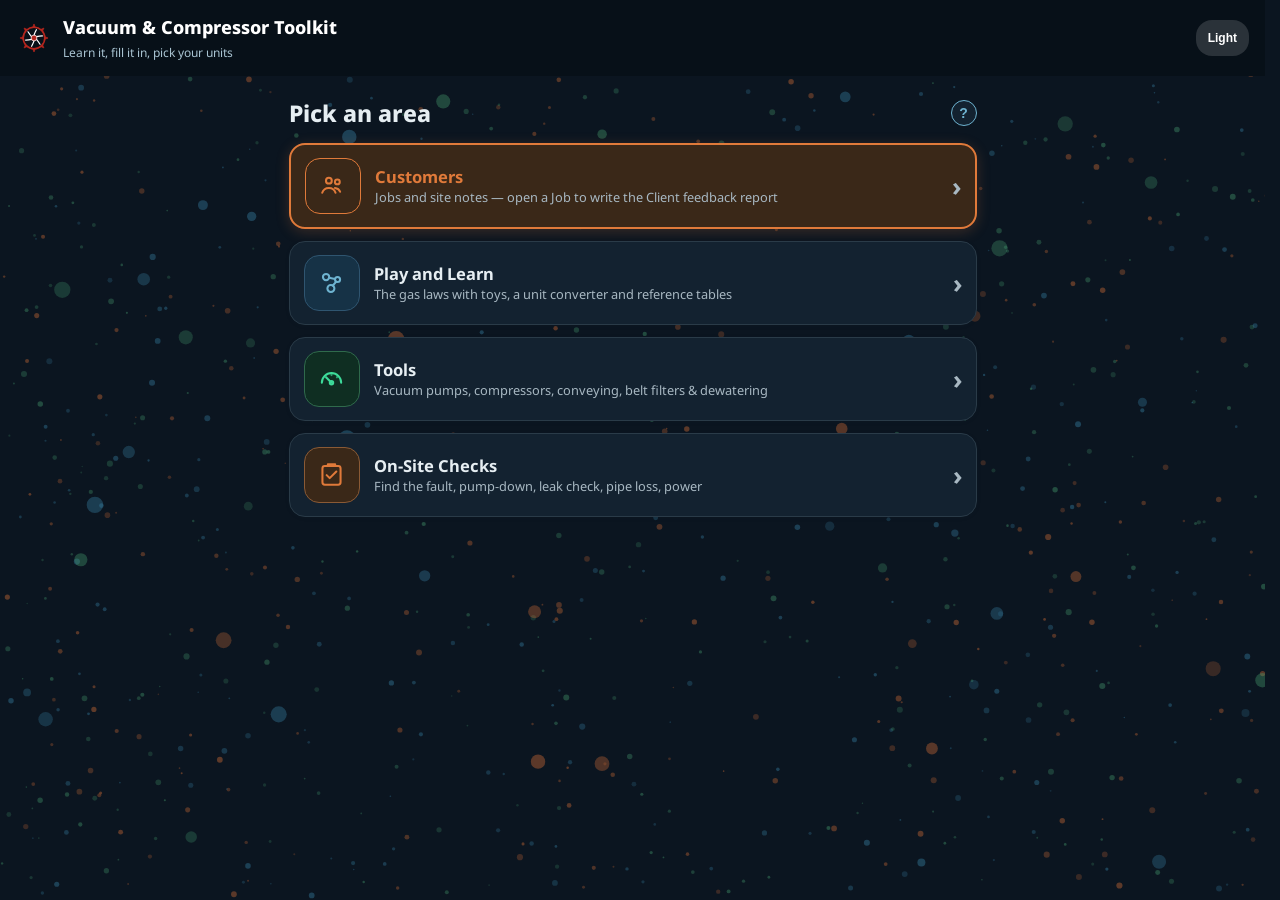
==== index.html @ 39c7e50c "Toolkit: customer/job collapse sections always start closed On every open of the customer and job sc" ====
<!DOCTYPE html><html lang="en"><head><meta charset="UTF-8">
<meta name="viewport" content="width=device-width, initial-scale=1.0, maximum-scale=5.0">
<meta name="apple-mobile-web-app-capable" content="yes"><meta name="theme-color" content="#0B1520">
<link rel="apple-touch-icon" href="[data-uri]">
<link rel="icon" href="favicon.ico" sizes="any"><link rel="icon" type="image/png" href="[data-uri]">
<title>Vacuum & Compressor Toolkit</title><link rel="preconnect" href="https://fonts.googleapis.com"><link rel="preconnect" href="https://fonts.gstatic.com" crossorigin><link href="https://fonts.googleapis.com/css2?family=Noto+Sans:wght@400..800&display=swap" rel="stylesheet"><link rel="manifest" href="manifest.json"><style>
:root{--paper:#0B1520;--ink:#E6EEF2;--soft:#A8B8C2;--line:#2A3B48;--teal:#6EB3D0;--teal-bg:#163246;--green:#3DDB9A;--green-bg:#0F2E22;--warn:#E8A070;--warn-bg:#3A2418;--hdr:#071018;--accent:#E07A3A;--accent-bg:#3A2818;--elev:#132230;--elev2:#182A3A;--sans:'Noto Sans', Arial, sans-serif;--mono:'Noto Sans', Arial, sans-serif;color-scheme:dark;}
*{box-sizing:border-box;-webkit-tap-highlight-color:transparent;}
html{overflow-x:hidden;overflow-x:clip;overflow-y:scroll;width:100%;overscroll-behavior-x:none;scrollbar-gutter:stable;}
body{margin:0;overflow-x:hidden;overflow-x:clip;width:100%;overscroll-behavior-x:none;background:var(--paper);color:var(--ink);font-family:var(--sans);line-height:1.5;font-size:16px;-webkit-font-smoothing:antialiased;}
main{overflow-x:clip;}
header{background:var(--hdr);color:#fff;padding:14px 16px;position:sticky;top:0;z-index:30;}
header h1{margin:0;font-size:18px;font-weight:800;}
header p{margin:3px 0 0;font-size:12px;color:#A9C4D2;}
.hrow{display:flex;align-items:center;}
#backbtn{display:none;flex:0 0 auto;background:rgba(255,255,255,.16);border:0;color:#fff;font-size:15px;font-weight:700;border-radius:20px;padding:8px 14px 8px 11px;cursor:pointer;margin-right:12px;}
body.inpage #backbtn{display:block;}
.sec-lab{font-size:12px;font-weight:800;letter-spacing:.07em;text-transform:uppercase;color:var(--soft);margin:20px 2px 4px;}
.bubs{display:grid;grid-template-columns:repeat(3,1fr);gap:16px 6px;margin:10px 0 4px;}
.bub{display:flex;flex-direction:column;align-items:center;gap:7px;background:none;border:0;cursor:pointer;padding:2px;font-family:var(--sans);}
.bub .ic{width:66px;height:66px;border-radius:18px;display:flex;align-items:center;justify-content:center;background:var(--elev);border:1px solid var(--line);box-shadow:0 2px 10px rgba(0,0,0,.35);transition:transform .1s;}
.bub .ic svg{width:32px;height:32px;}
.bub:active .ic{transform:scale(.9);}
.bub>span:last-child{font-size:12.5px;font-weight:600;color:var(--ink);text-align:center;line-height:1.25;}
.bub.c1 .ic{background:var(--teal-bg);border-color:#2F5570;color:var(--teal);}
.bub.c2 .ic{background:var(--green-bg);border-color:#2F6A4C;color:var(--green);}
.bub.c3 .ic{background:var(--accent-bg);border-color:#8A5A35;color:var(--accent);}
.custlist{display:flex;flex-direction:column;gap:10px;margin:10px 0 4px;}
.custrow{display:flex;align-items:center;gap:10px;background:var(--elev);border:1px solid var(--line);border-radius:16px;padding:8px 8px 8px 8px;box-shadow:0 2px 10px rgba(0,0,0,.32);}
.custrow .body{display:flex;align-items:center;gap:12px;flex:1;min-width:0;background:none;border:0;cursor:pointer;padding:5px 6px;font-family:var(--sans);text-align:left;}
.custrow .body .ic{width:48px;height:48px;border-radius:13px;flex:0 0 auto;display:flex;align-items:center;justify-content:center;background:#143832;border:1px solid #2F6B5E;color:#6EC4B4;overflow:hidden;}
.custrow .body .ic svg{width:24px;height:24px;}
.custrow .body .ic img{width:100%;height:100%;object-fit:contain;background:#fff;border-radius:12px;}
.custrow .body .tx{flex:1;min-width:0;}
.custrow .body b{font-size:15px;color:var(--ink);display:block;font-weight:700;}
.custrow .body small{color:var(--soft);font-size:12.5px;line-height:1.3;display:block;margin-top:1px;font-weight:400;}
.custrow .del{flex:0 0 auto;background:none;border:1px solid var(--line);color:var(--soft);border-radius:11px;width:38px;height:38px;cursor:pointer;display:flex;align-items:center;justify-content:center;}
.custrow .del svg{width:18px;height:18px;}
.custrow .del:active{opacity:.8;background:var(--warn-bg);color:var(--warn);border-color:var(--warn);}
.cv-head-logo{margin:2px 0 10px;}
.cv-head-logo img{max-height:52px;max-width:200px;object-fit:contain;background:#fff;border-radius:8px;padding:5px;display:block;}
.catrow{display:flex;align-items:center;gap:14px;width:100%;background:var(--elev);border:1px solid var(--line);border-radius:16px;padding:13px 14px;margin:12px 0;cursor:pointer;font-family:var(--sans);text-align:left;box-shadow:0 2px 10px rgba(0,0,0,.32);transition:transform .1s;}
.catrow:active{transform:scale(.98);}
.catrow .ic{width:56px;height:56px;border-radius:15px;flex:0 0 auto;display:flex;align-items:center;justify-content:center;border:1px solid var(--line);}
.catrow .ic svg{width:29px;height:29px;}
.catrow>div{flex:1;}
.catrow b{font-size:16.5px;color:var(--ink);display:block;}
.catrow small{color:var(--soft);font-size:12.8px;line-height:1.35;display:block;margin-top:1px;}
.catrow .chev{font-size:26px;color:var(--soft);flex:0 0 auto;font-weight:700;}
.catrow.c1 .ic{background:var(--teal-bg);border-color:#2F5570;color:var(--teal);}
.catrow.c2 .ic{background:var(--green-bg);border-color:#2F6A4C;color:var(--green);}
.catrow.c3 .ic{background:var(--accent-bg);border-color:#8A5A35;color:var(--accent);}
.catrow.c4 .ic,.bub.c4 .ic{background:#143832;border-color:#2F6B5E;color:#6EC4B4;}
#logo{flex:0 0 auto;margin-right:11px;display:block;}
body.inpage #logo{display:none;}
main{max-width:720px;margin:0 auto;padding:18px 16px 100px;}
.page{display:none;}.page.active{display:block;}
h2{font-size:23px;margin:2px 0 10px;font-weight:800;}
.sub{color:var(--soft);font-size:15px;margin:0 0 14px;}
.card{background:transparent;border:0;border-radius:0;padding:6px 2px;margin:18px 0;}
.card h3{margin:0 0 8px;font-size:17px;font-weight:800;color:var(--teal);text-transform:uppercase;letter-spacing:.04em;}
.about{background:var(--teal-bg);border:1px solid var(--line);border-radius:14px;padding:15px;margin:0 0 14px;}
.about .ar{margin:9px 0;font-size:14.5px;}
.about .ar>b:first-child{color:var(--teal);display:block;font-size:13px;text-transform:uppercase;letter-spacing:.03em;margin-bottom:1px;}
.tool-split{grid-column:1/-1;display:flex;align-items:center;gap:10px;margin:10px 0 2px;color:var(--soft);font-size:12px;font-weight:700;text-transform:uppercase;letter-spacing:.05em;}
.tool-split::before,.tool-split::after{content:"";flex:1;border-top:3px double var(--line);}
.about .law{display:inline-block;margin-top:6px;background:var(--elev);border:1px solid var(--teal);color:var(--teal);border-radius:20px;padding:3px 11px;font-size:12.5px;font-weight:700;}
.about{display:none;}
.about.open{display:block;}
.pgh{display:flex;align-items:center;justify-content:space-between;gap:8px;margin:2px 0 10px;}
.pgh h2{margin:0;}
.exbtn{background:var(--accent-bg);color:var(--accent);border:1px solid var(--accent);border-radius:10px;padding:9px 14px;font-size:14px;font-weight:700;cursor:pointer;margin-bottom:4px;}
.clrbtn{background:none;color:var(--soft);border:1px solid var(--line);border-radius:10px;padding:9px 12px;font-size:13px;cursor:pointer;margin-left:8px;}
.exbtn,.clrbtn,.exbtn2,.lri-sameprev,.lri-samelast,.vt-next-btn,.q{-webkit-tap-highlight-color:transparent;touch-action:manipulation;transition:transform .08s ease,opacity .08s ease,filter .08s ease;}
.exbtn:active,.clrbtn:active,.exbtn2:active,.lri-sameprev:active,.lri-samelast:active,.vt-next-btn:active:not(:disabled),.q:active{transform:scale(.97);opacity:.88;filter:brightness(1.1);}
.bub:active{opacity:.88;}
@media (hover:hover) and (pointer:fine){
.exbtn:hover{filter:brightness(1.06);}
.clrbtn:hover,.exbtn2:hover,.q:hover{filter:brightness(1.08);}
}
.cj-calc-row{display:flex;align-items:center;gap:8px;flex-wrap:wrap;padding:10px 0;border-bottom:1px solid var(--line);}
.cj-calc-row:last-child{border-bottom:0;}
.cj-calc-name{flex:1 1 140px;font-weight:700;font-size:14.5px;}
.cj-calc-row .exbtn,.cj-calc-row .clrbtn{margin:0;}
.cj-picker{position:fixed;inset:0;z-index:80;background:rgba(19,42,56,.45);display:flex;align-items:flex-end;justify-content:center;padding:12px;}
.cj-picker-panel{background:var(--paper);width:min(520px,100%);max-height:85vh;overflow:auto;border-radius:16px 16px 12px 12px;padding:14px 14px 18px;box-shadow:0 -8px 28px rgba(23,30,35,.25);}
.cj-picker-head{display:flex;align-items:center;justify-content:space-between;gap:10px;margin-bottom:6px;}
.cj-picker-head b{font-size:16px;}
.cj-picker-group{font-size:12px;font-weight:800;letter-spacing:.06em;text-transform:uppercase;color:var(--soft);margin:14px 2px 6px;}
.cj-picker-item{display:block;width:100%;text-align:left;background:var(--elev2);border:1px solid var(--line);border-radius:12px;padding:11px 12px;margin:6px 0;font-family:var(--sans);font-size:14.5px;font-weight:650;cursor:pointer;color:var(--ink);}
.cj-picker-item:active{transform:scale(.99);}
.cj-picker-item small{display:block;font-weight:500;color:var(--soft);font-size:12px;margin-top:2px;}

.fld{padding:12px 0;border-bottom:1px solid var(--line);}.fld:last-child{border-bottom:0;}
.fh{display:flex;align-items:center;justify-content:space-between;gap:8px;}
.fld label{font-weight:600;font-size:15px;}
.q{flex:0 0 auto;width:26px;height:26px;border-radius:50%;border:1px solid var(--teal);background:var(--elev);color:var(--teal);font-weight:700;font-size:14px;cursor:pointer;line-height:1;padding:0;}
.help{display:none;font-size:13.5px;color:var(--ink);background:var(--teal-bg);border-radius:8px;padding:9px 11px;margin:8px 0 2px;}
.help.open{display:block;}
.ctrl{display:flex;flex-wrap:wrap;gap:7px;margin-top:8px;align-items:center;}
.ctrl input[type=number]{flex:1 1 120px;min-width:90px;font-family:var(--mono);font-size:17px;padding:10px;border:1px solid var(--line);border-radius:10px;background:var(--elev);color:var(--ink);}
.ctrl input[type=number]:focus{outline:2px solid var(--teal);border-color:var(--teal);}
.ctrl select{flex:1 1 120px;min-width:0;font-size:16px;padding:9px;border:1px solid var(--line);border-radius:10px;background:var(--elev);color:var(--ink);}
.fu{font-size:12.5px;color:var(--soft);}
.res{padding:12px 0;border-bottom:1px dashed var(--line);}.res:last-child{border-bottom:0;}
.res-lab{font-size:14px;display:block;margin-bottom:6px;}
.res-v{font-family:var(--mono);font-size:20px;font-weight:700;}
.res.big{background:rgba(46,125,82,.10);border:1.5px solid var(--green);border-radius:12px;padding:13px;margin:8px 0;border-bottom:1.5px solid var(--green);}
.res.big .res-lab{color:var(--green);font-weight:700;font-size:15px;}
.res.big .res-v{font-size:25px;color:var(--green);}
.means{background:var(--elev);border:1px solid var(--line);border-left:4px solid var(--accent);border-radius:10px;padding:13px;margin:12px 0;font-size:14.5px;}
.means b{color:var(--accent);}
details{margin:12px 0;border:1px solid var(--line);border-radius:10px;background:var(--elev);}
summary{cursor:pointer;padding:12px 14px;font-weight:700;font-size:14px;color:var(--teal);list-style:none;}
summary::-webkit-details-marker{display:none;}
summary:before{content:"+ ";font-family:var(--mono);}
details[open]>summary:before{content:"\2013 ";}
.math{padding:0 14px 14px;font-size:13.5px;color:var(--soft);}
.math code{font-family:var(--mono);background:var(--paper);padding:1px 5px;border-radius:4px;}
table{width:100%;border-collapse:collapse;font-size:13px;margin:6px 0;}
th{background:var(--hdr);color:#fff;font-size:12px;padding:7px;}
td{border:1px solid var(--line);padding:6px;text-align:center;font-family:var(--mono);}
td:first-child{text-align:left;font-family:var(--sans);}
.note{font-size:13.5px;border-radius:10px;padding:13px;margin:12px 0;}
.note.warn{background:var(--warn-bg);color:var(--warn);border:1px solid var(--warn);}
.demo{background:var(--elev);border:1px solid var(--line);border-radius:12px;padding:14px;margin:12px 0;}
.demo-row{display:flex;align-items:center;gap:6px;font-size:14px;margin-bottom:14px;}
.demo-row input[type=range]{flex:1;accent-color:var(--accent);height:34px;-webkit-appearance:none;appearance:none;background:transparent;margin:0;min-width:50px;}
.demo-row input[type=range]::-webkit-slider-runnable-track{height:10px;border-radius:6px;background:var(--line);}
.demo-row input[type=range]::-webkit-slider-thumb{-webkit-appearance:none;appearance:none;width:32px;height:32px;border-radius:50%;background:var(--accent);border:3px solid var(--paper);box-shadow:0 1px 5px rgba(0,0,0,.45);margin-top:-11px;}
.demo-row input[type=range]::-moz-range-track{height:10px;border-radius:6px;background:var(--line);}
.demo-row input[type=range]::-moz-range-thumb{width:32px;height:32px;border-radius:50%;background:var(--accent);border:3px solid var(--paper);box-shadow:0 1px 5px rgba(0,0,0,.45);}
.lawcv{width:100%;height:170px;display:block;background:var(--paper);border-radius:8px;border:1px solid var(--line);}
.ex-card{background:var(--teal-bg);border:1px solid var(--line);border-radius:10px;padding:13px;margin-top:12px;}
.ex-card b{color:var(--teal);}
.ex-card .exmath{font-family:var(--mono);font-size:13.5px;background:var(--elev2);border-radius:8px;padding:9px 10px;margin:8px 0;white-space:pre-wrap;color:var(--ink);}
.ex-card .exsrc{font-size:11.5px;color:var(--soft);margin-top:8px;}
.exbtn2{background:none;border:1px solid var(--teal);color:var(--teal);border-radius:20px;padding:5px 12px;font-size:12.5px;font-weight:700;cursor:pointer;margin-top:8px;}
.exbtn2.lri-sec-saved{border-color:var(--green);color:var(--green);background:var(--green-bg);}
.animtog{display:block;margin:8px auto 0;}
.demo-out{font-size:14px;margin-top:10px;}.demo-out b{font-family:var(--mono);color:var(--accent);}
.glos{font-size:14.5px;margin:10px 0;}.glos b{color:var(--teal);}
.formula{background:var(--elev);border:1px solid var(--line);border-radius:10px;padding:12px 10px;text-align:center;font-family:var(--mono);font-size:19px;font-weight:700;color:var(--ink);margin:10px 0 8px;}
.formula sub{font-size:12px;}
.formula small{display:block;font-family:var(--sans);font-weight:400;font-size:12.5px;color:var(--soft);margin-top:6px;line-height:1.4;}
.plug{font-family:var(--mono);font-size:13.5px;text-align:center;color:var(--accent);font-weight:700;margin-top:10px;background:var(--accent-bg);border-radius:8px;padding:8px;}
.try{background:var(--green-bg);border:1px solid var(--green);border-radius:8px;padding:9px 11px;font-size:13.5px;color:var(--green);margin-top:10px;}
.kelv{background:var(--teal-bg);border-radius:8px;padding:9px 11px;font-size:13.5px;color:var(--ink);margin:8px 0;}

.tsopt{display:block;width:100%;text-align:left;background:var(--elev);border:1px solid var(--line);border-radius:10px;padding:11px 13px;margin:7px 0;font-size:14.5px;font-family:var(--sans);cursor:pointer;color:var(--ink);font-weight:600;}
.tsopt:active{background:var(--teal-bg);}
.ckbar{height:10px;border-radius:6px;background:rgba(110,179,208,.18);overflow:hidden;margin:2px 0 0;}
.ckbar div{height:100%;width:0%;background:linear-gradient(90deg,var(--teal),var(--green));border-radius:6px;transition:width .25s;}
.ckpct{font-size:12.5px;color:var(--soft);margin:5px 0 8px;font-weight:600;}
.ckh{font-size:14px;color:var(--teal);text-transform:uppercase;letter-spacing:.06em;font-weight:700;margin:16px 2px 6px;display:flex;justify-content:space-between;align-items:baseline;}
.ckh span:last-child{color:var(--soft);text-transform:none;letter-spacing:0;font-weight:600;font-size:12.5px;}
.ckitem{display:flex;align-items:flex-start;gap:11px;width:100%;text-align:left;background:var(--elev);border:1px solid var(--line);border-radius:10px;padding:11px 12px;margin:7px 0;font-size:14.5px;font-family:var(--sans);cursor:pointer;color:var(--ink);line-height:1.4;}
.ckitem .box{flex:0 0 auto;width:24px;height:24px;border-radius:50%;border:2px solid var(--teal);margin-top:1px;display:flex;align-items:center;justify-content:center;color:#fff;font-size:14px;font-weight:800;background:var(--elev2);transition:background .15s,border-color .15s;}
.ckitem.done{opacity:.6;}
.ckitem.done .box{background:var(--green);border-color:var(--green);}
.ckitem.done .txt{text-decoration:line-through;text-decoration-color:rgba(230,238,242,.35);}
.math .formula{font-size:16px;}.formula,.plug{overflow-x:auto;}
#bgbub{position:fixed;inset:0;width:100%;height:100%;z-index:-1;pointer-events:none;}
.ctrl input[type=text],.ctrl input[type=date],.ctrl input[type=search],.ctrl input[type=email]{flex:1 1 160px;min-width:120px;font-family:var(--sans);font-size:16px;padding:10px;border:1px solid var(--line);border-radius:10px;background:var(--elev);color:var(--ink);}
.ctrl input[type=text]:focus,.ctrl input[type=date]:focus,.ctrl input[type=search]:focus,.ctrl input[type=email]:focus{outline:2px solid var(--teal);border-color:var(--teal);}
.ctrl textarea{flex:1 1 100%;font-family:var(--sans);font-size:16px;padding:10px;border:1px solid var(--line);border-radius:10px;background:var(--elev);color:var(--ink);resize:vertical;min-height:70px;}
.ctrl textarea:focus{outline:2px solid var(--teal);border-color:var(--teal);}
.ctrl input.vt-filled,.ctrl select.vt-filled,.ctrl textarea.vt-filled{border-color:#3f7a5c;background:rgba(92,191,138,.08);}
.ctrl input.vt-empty,.ctrl select.vt-empty,.ctrl textarea.vt-empty{border-color:#6b5a3a;background:rgba(216,178,107,.05);}
.ctrl input.vt-filled:focus,.ctrl select.vt-filled:focus,.ctrl textarea.vt-filled:focus,.ctrl input.vt-empty:focus,.ctrl select.vt-empty:focus,.ctrl textarea.vt-empty:focus{outline:2px solid var(--teal);border-color:var(--teal);}
.tp-num{font-size:13px;font-weight:800;color:var(--teal);text-transform:uppercase;letter-spacing:.05em;margin:16px 0 4px;}
.tp-num.tp-link{cursor:pointer;text-decoration:underline;text-decoration-style:dotted;text-underline-offset:3px;}
.tp-num.tp-link .tp-go{float:right;font-weight:600;text-transform:none;letter-spacing:normal;font-size:12px;color:var(--accent);}
.tp-num:first-child{margin-top:0;}
.mgrid{display:grid;grid-template-columns:minmax(0,1fr) minmax(0,1fr);gap:2px 12px;margin-top:6px;}
.mgf{display:flex;flex-direction:column;min-width:0;}
.mgf .mlab{font-size:11.5px;font-weight:700;color:var(--soft);text-transform:uppercase;letter-spacing:.02em;margin-bottom:3px;}
.mgf .ctrl{margin-top:0;flex-wrap:nowrap;}
.mlab-select{font-size:11.5px;font-weight:700;color:var(--teal);text-transform:uppercase;letter-spacing:.02em;margin-bottom:3px;background:none;border:0;border-bottom:1px dotted var(--teal);padding:0 14px 2px 0;cursor:pointer;-webkit-appearance:none;appearance:none;background-image:url("data:image/svg+xml,%3Csvg xmlns='http://www.w3.org/2000/svg' viewBox='0 0 24 24' fill='none' stroke='%236EB3D0' stroke-width='2' stroke-linecap='round' stroke-linejoin='round'%3E%3Cpolyline points='6 9 12 15 18 9'%3E%3C/polyline%3E%3C/svg%3E");background-repeat:no-repeat;background-position:right center;background-size:12px;}
.mlab-select:focus{outline:none;border-bottom-color:var(--teal);}
.mgf .ctrl input[type=number]{flex:1 1 auto;min-width:0;}
.mgf .ctrl select{flex:1 1 auto;min-width:0;}
.mgf .ctrl .fu{flex:0 0 auto;}
.catrow.hero{border:2px solid var(--accent);background:var(--accent-bg);box-shadow:0 3px 14px rgba(224,122,58,.22);}
.catrow.hero .ic{border-color:var(--accent);color:var(--accent);}
.catrow.hero b{color:var(--accent);}
.print-sheet{display:none;}
.print-sheet h1{font-size:15px;text-align:center;margin:0 0 8px;}
.print-sheet table{width:100%;border-collapse:collapse;margin:0 0 8px;font-size:10px;}
.print-sheet th,.print-sheet td{border:1px solid #000;padding:2.5px 5px;text-align:left;vertical-align:top;font-family:'Noto Sans', Arial, sans-serif;font-weight:400;color:#000;line-height:1.3;}
.print-sheet th{background:#e8e8e8;font-size:9.5px;text-transform:uppercase;letter-spacing:.02em;}
.print-sheet td.lab{font-weight:700;background:#f4f4f4;width:26%;}
.print-sheet .psec{font-size:10.5px;font-weight:800;margin:9px 0 3px;text-transform:uppercase;letter-spacing:.03em;}
.print-sheet .pgen{border:1px solid #000;padding:6px;min-height:34px;white-space:pre-wrap;font-size:10px;margin-bottom:8px;}
.print-sheet .pOK{color:#166534;font-weight:700;}
.print-sheet .pMid{color:#b45309;font-weight:700;}
.print-sheet .pBad{color:#B3261E;font-weight:700;}
.print-sheet .rpt-pphoto{page-break-inside:avoid;margin:0 0 10px;}
.print-sheet .rpt-pphoto img{width:100%;max-width:420px;max-height:175mm;object-fit:contain;display:block;margin:0 auto 4px;border:1px solid #000;}
.print-sheet table,.print-sheet tr{page-break-inside:avoid;}
.print-sheet .psec{page-break-after:avoid;}
.print-sheet .pgen{page-break-inside:avoid;}
.rpt-ph{border:1px solid var(--line);border-radius:10px;padding:9px;margin:10px 0;background:var(--elev);}
.exitem{border:1px solid var(--line);border-radius:10px;padding:9px 12px;margin:8px 0;background:var(--elev);}
.exitem input.secname{width:100%;border:none;border-bottom:1px dashed var(--line);background:transparent;font-size:13px;font-weight:800;color:var(--teal);text-transform:uppercase;letter-spacing:.05em;padding:2px 0 6px;font-family:var(--sans);}
.exitem input.secname:focus{outline:none;border-bottom-color:var(--teal);}
.exitem input.secname::placeholder{color:var(--soft);text-transform:none;font-weight:600;letter-spacing:normal;}
.rpt-ph img{width:100%;max-height:220px;object-fit:contain;background:#0c121a;border-radius:8px;display:block;margin-bottom:8px;}
.ctrl label.chk{display:flex;align-items:center;gap:9px;font-size:14.5px;color:var(--ink);width:100%;}
.ctrl label.chk input{width:19px;height:19px;flex:0 0 auto;}
.ocin{width:100%;box-sizing:border-box;margin-top:6px;font-family:var(--sans);font-size:14px;padding:9px;border:1px dashed var(--accent);border-radius:9px;background:var(--elev);color:var(--ink);}
.ocin:focus{outline:2px solid var(--teal);border-style:solid;border-color:var(--teal);}
/* Inspection report: give each sub-section a clear divider and breathing room so the long pump block reads as separate cards, not one crowded list. */
#lri_rows .tp-num{margin-top:26px;padding-top:16px;border-top:2px solid var(--line);}
#lri_rows .card>.tp-num:first-of-type{margin-top:20px;}
.tqitem{border:1px solid var(--line);border-radius:10px;padding:9px 12px;margin:8px 0;background:var(--elev);}
#lri_rows .tqitem .tp-num,#lri_rows .exitem .tp-num{margin-top:0;padding-top:0;border-top:0;}
#lri_rows details.lrisec>summary.tp-num{margin-top:0;border-top:0;}
#lri_rows details.lrisec{margin:10px 0;}
#lri_rows details.lrisec.lri-sec-off{display:none;}
.lri-setup .lri-setup-grid{display:grid;grid-template-columns:1fr 1fr;gap:6px 12px;margin:8px 0 4px;}
@media(max-width:520px){.lri-setup .lri-setup-grid{grid-template-columns:1fr;}}
.lri-setup .lri-setup-grid label.chk{font-size:13.5px;display:flex;align-items:flex-start;gap:8px;margin:0;padding:6px 4px;border-radius:8px;}
.lri-setup .lri-setup-hint{font-size:13px;color:var(--soft);margin:0 0 8px;line-height:1.4;}
.lri-copyprev{margin:0 0 10px;}
.cj-lri-row{display:flex;flex-wrap:wrap;gap:8px;align-items:center;margin:0 0 12px;}
.cj-lri-row .cj-lri-note{font-size:13px;color:var(--soft);flex:1 1 180px;margin:0;line-height:1.35;}
.lri-job-card>summary.lri-job-sum{list-style:none;cursor:pointer;display:flex;flex-wrap:wrap;align-items:baseline;gap:6px 10px;min-height:44px;padding:4px 0;font-weight:800;color:var(--teal);}
.lri-job-card>summary.lri-job-sum::-webkit-details-marker{display:none;}
.lri-job-card>summary.lri-job-sum .lri-job-sum-title{font-size:15px;}
.lri-job-card>summary.lri-job-sum .lri-job-sum-bits{font-size:12.5px;font-weight:600;color:var(--soft);flex:1 1 160px;line-height:1.35;}
.lri-job-card.lri-from-job>summary.lri-job-sum .lri-job-sum-bits::before{content:"From this job — ";color:var(--teal);font-weight:700;}
.lri-from-job-hint{font-size:13px;color:var(--soft);margin:0 0 10px;line-height:1.4;}
#lri.lri-linked-from-job .lri-standalone-only{display:none!important;}
#lri.lri-linked-from-job .lri-from-job-only{display:block!important;}

.lri-job-card.lri-from-job .lri-job-fields input[readonly]{pointer-events:none;opacity:.72;background:var(--elev2);}
.lri-job-actions{display:flex;flex-wrap:wrap;gap:8px;margin:8px 0 0;}
#lri_edit_on_job{margin:0 0 10px;}

#lri_rows .tp-vaclink{cursor:pointer;text-decoration:underline;text-decoration-style:dotted;text-underline-offset:3px;font-size:13px;color:var(--teal);font-weight:700;margin:0 0 8px;}
#lri_rows .tp-vaclink .tp-go{float:right;font-weight:600;font-size:12px;color:var(--accent);text-decoration:none;}
@media print{
 @page{margin:0;}
 body>canvas,body>header,body>main{display:none !important;}
 .print-sheet{display:block !important;font-family:'Noto Sans', Arial, sans-serif;color:#000;padding:10mm 9mm;print-color-adjust:exact;-webkit-print-color-adjust:exact;}
 body{background:#fff;}
}
.dtbl-wrap{overflow-x:auto;margin:8px 0;-webkit-overflow-scrolling:touch;}
.dtbl{border-collapse:collapse;width:100%;min-width:660px;}
.dtbl th,.dtbl td{border:1px solid var(--line);padding:5px 4px;text-align:center;font-size:12.5px;}
.dtbl th{background:var(--hdr);color:#fff;font-size:11px;font-weight:600;white-space:nowrap;padding:7px 4px;}
.dtbl td:first-child{font-weight:700;color:var(--soft);width:28px;}
.dtbl input[type=number]{width:80px;font-family:var(--mono);font-size:16px;padding:6px 3px;border:1px solid var(--line);border-radius:6px;background:var(--elev);color:var(--ink);text-align:center;}
.dtbl input[type=number]:focus{outline:2px solid var(--teal);border-color:var(--teal);}
.dtbl .pct{font-family:var(--mono);font-weight:700;color:var(--teal);}
.barrow{display:flex;align-items:center;gap:9px;margin:9px 0;font-size:13px;}
.barlab{flex:0 0 100px;color:var(--ink);line-height:1.25;}
.barwrap{flex:1;background:var(--paper);border-radius:7px;height:22px;overflow:hidden;border:1px solid var(--line);}
.barfill{height:100%;width:0%;background:linear-gradient(90deg,var(--teal),var(--green));border-radius:7px;transition:width 1s cubic-bezier(.22,1,.36,1);}
.barval{flex:0 0 62px;text-align:right;font-family:var(--mono);font-weight:700;color:var(--ink);font-size:13px;}
.tline{display:flex;align-items:flex-start;gap:0;margin:14px 0 4px;overflow-x:auto;}
.tline .tstop{flex:1 1 0;min-width:74px;text-align:center;position:relative;padding-top:16px;}
.tline .tstop:before{content:"";position:absolute;top:5px;left:0;right:0;height:2px;background:var(--line);}
.tline .tstop:first-child:before{left:50%;}
.tline .tstop:last-child:before{right:50%;}
.tline .tdot{position:absolute;top:0;left:50%;transform:translateX(-50%) scale(0);width:12px;height:12px;border-radius:50%;background:var(--accent);border:2px solid var(--paper);box-shadow:0 0 0 2px var(--accent);transition:transform .4s cubic-bezier(.34,1.56,.64,1);}
.tline .tstop.on .tdot{transform:translateX(-50%) scale(1);}
.tline .twhen{font-size:11px;font-weight:700;color:var(--accent);margin-top:6px;}
.tline .twhat{font-size:11px;color:var(--soft);margin-top:2px;line-height:1.3;}

/* Full dark UI: form controls, options, elevated cards, compact visit strip */
html,body{color-scheme:dark;}
input,select,textarea,button{color-scheme:dark;}
.ctrl select option,.ctrl select optgroup{background:var(--elev2);color:var(--ink);}
input[type=file]{color:var(--soft);}
.card{background:var(--elev);border:1px solid var(--line);border-radius:14px;padding:12px 14px;margin:14px 0;box-shadow:0 2px 12px rgba(0,0,0,.28);}
.card h3{color:var(--teal);}
.cj-visit{padding:10px 12px;margin:10px 0 14px;}
.cj-visit h3{margin:0 0 4px;font-size:14px;}
.cj-visit .fld{padding:8px 0;}
.cj-visit .exbtn{margin-top:6px;margin-bottom:0;}
.note{background:var(--elev2);border:1px solid var(--line);color:var(--ink);}
.note.warn{background:var(--warn-bg);color:var(--warn);border:1px solid var(--warn);}
.clrbtn{background:var(--elev2);color:var(--soft);border:1px solid var(--line);}
.exbtn2{background:var(--elev);border:1px solid var(--teal);color:var(--teal);}
td{background:transparent;color:var(--ink);}
.res.big{background:rgba(92,191,138,.12);}
.barwrap{background:var(--elev2);}
.lawcv{background:var(--elev2);}
.math code{background:var(--elev2);color:var(--ink);}
.cj-picker{background:rgba(7,16,24,.72);}
.cj-picker-panel{background:var(--elev);border:1px solid var(--line);box-shadow:0 -8px 28px rgba(0,0,0,.5);}
#cj_fb_preview.cj-fb-preview-overlay{position:fixed;inset:0;z-index:9000;display:none;align-items:center;justify-content:center;padding:10px;background:rgba(4,10,16,.92);box-sizing:border-box;}
#cj_fb_preview.cj-fb-preview-overlay.open{display:flex !important;}
body.cj-fb-preview-open{overflow:hidden !important;}
.cj-fb-preview-panel{width:min(760px,100%);max-width:800px;min-height:90vh;max-height:96vh;height:96vh;display:flex;flex-direction:column;padding:0;overflow:hidden;border-radius:14px;background:var(--elev);border:1px solid var(--line);box-shadow:0 12px 40px rgba(0,0,0,.55);}
.cj-fb-preview-head{display:flex;align-items:flex-start;justify-content:space-between;gap:10px;padding:14px 16px 10px;border-bottom:1px solid var(--line);flex:0 0 auto;}
.cj-fb-preview-head b{font-size:17px;font-weight:800;color:#F2F6F9;letter-spacing:.01em;line-height:1.25;}
.cj-fb-preview-banner{margin:0 14px 0;padding:10px 12px;border-radius:10px;background:#1A3A2A;border:1px solid #2F6A4C;color:#A8E0C0;font-size:13.5px;font-weight:700;flex:0 0 auto;}
.cj-fb-preview-scroll{overflow:auto;padding:12px 14px 16px;flex:1;-webkit-overflow-scrolling:touch;background:#E8EEF2;}
.cj-fb-preview-actions{display:flex;flex-direction:column;gap:10px;padding:12px 14px 18px;border-top:1px solid var(--line);background:var(--elev);flex:0 0 auto;position:sticky;bottom:0;}
.cj-fb-preview-actions .exbtn,.cj-fb-preview-actions .clrbtn{min-height:52px;font-size:16.5px;font-weight:800;width:100%;margin:0;display:block;}
.cj-live-preview-panel{display:none;}
.cj-live-preview-head{display:flex;align-items:center;justify-content:space-between;margin-bottom:8px;gap:8px;}
.cj-live-preview-head b{font-size:12.5px;color:var(--teal);text-transform:uppercase;letter-spacing:.04em;}
.cj-live-preview-hint{font-size:11px;color:var(--soft);white-space:nowrap;}
.cj-live-preview-body{background:#fff;border-radius:8px;padding:8px;}
.cj-live-preview-body .cj-fb-letter{max-width:760px;margin:0 auto;}
.cj-live-scale-wrap{position:relative;overflow:hidden;}
.cj-live-scale-inner{width:760px;transform-origin:top left;}
.cj-live-preview-frame{flex:1 1 auto;width:100%;border:0;border-radius:8px;background:#fff;min-height:280px;}
.cj-live-make-pdf{margin:0 6px 0 auto;min-height:36px;padding:6px 12px;font-size:13px;white-space:nowrap;}.cj-live-preview-close{display:none;}
.cj-mobile-preview-backdrop{display:none;}
.cj-mobile-preview-fab{display:none;}
/* Job live preview layout — DESI_STICKY_PREVIEW_LOCK (2026-09-23):
   Wide (≥1000px): true 50/50 grid; TWO independent scroll tracks.
   Job shell height-capped to viewport; left form scrolls alone; right
   preview stays in pane (fixed-in-pane height) and scrolls inside.
   Never page-sticky (main/body overflow-x:clip breaks sticky → empty navy).
   Never fixed/absolute overlay over the form (old D1 fail).
   Phone: Preview FAB + peek drawer unchanged (max-width:999px).
   FAB/backdrop live OUTSIDE .cj-job-flex so they never steal grid cells. */
.cj-job-flex,.lri-live-flex{display:block;}
.cj-job-formcol,.lri-live-formcol{min-width:0;position:relative;z-index:1;}
.cj-live-preview-panel{display:none;position:relative;left:auto;right:auto;top:auto;bottom:auto;inset:auto;}
@media (min-width:1000px){
 /* Lock page scroll so only the two columns scroll */
 html:has(body.cj-live-open),body.cj-live-open{overflow:hidden;height:100%;height:100dvh;}
 body.cj-live-open main{
  max-width:none;width:100%;margin:0;
  padding:12px 16px;
  height:calc(100vh - 64px);height:calc(100dvh - 64px);
  max-height:calc(100vh - 64px);max-height:calc(100dvh - 64px);
  overflow:hidden;box-sizing:border-box;
 }
 body.cj-live-open main > .page.active{
  display:flex;flex-direction:column;
  height:100%;max-height:100%;min-height:0;overflow:hidden;
 }
 body.cj-live-open .cj-job-flex,
 body.cj-live-open .lri-live-flex{
  display:grid !important;
  grid-template-columns:minmax(0,1fr) minmax(0,1fr);
  gap:16px;
  align-items:stretch;
  flex:1 1 auto;
  min-height:0;height:100%;max-height:100%;
  overflow:hidden;
 }
 body.cj-live-open .cj-job-formcol,
 body.cj-live-open .lri-live-formcol{
  grid-column:1;min-width:0;max-width:none;
  align-self:stretch;min-height:0;height:100%;max-height:100%;
  overflow-x:hidden;overflow-y:auto;-webkit-overflow-scrolling:touch;
 }
 body.cj-live-open .cj-live-preview-panel.on{
  grid-column:2;
  display:flex !important;
  flex-direction:column;
  position:relative !important; /* fixed-in-pane via height fill — not sticky/fixed overlay */
  top:auto !important;left:auto !important;right:auto !important;bottom:auto !important;inset:auto !important;
  width:auto !important;max-width:none;
  align-self:stretch;min-height:0;height:100%;max-height:100%;
  overflow-x:hidden;overflow-y:auto;-webkit-overflow-scrolling:touch;
  background:var(--elev);border:1px solid var(--line);border-radius:14px;padding:16px;
  box-shadow:4px 4px 16px rgba(0,0,0,.28); /* shadow only to the right — no bleed over Visit */
  z-index:1; /* below form stacking; cannot cover Visit fields */
 }
 body.cj-live-open .cj-live-preview-panel.on .cj-live-preview-head{flex:0 0 auto;}
 /* The letter's white paper grows to the letter's full length (the panel
    scrolls); only the PDF viewer iframe fills the panel height. Letting the
    paper shrink to the panel made a long letter run off its white edge. */
 body.cj-live-open .cj-live-preview-panel.on .cj-live-preview-body{
  flex:0 0 auto;width:100%;
 }
 body.cj-live-open .cj-live-preview-panel.on .cj-live-preview-frame{
  flex:1 1 auto;min-height:0;width:100%;
 }
 body.cj-live-open .cj-live-preview-panel.on .cj-live-preview-frame{height:100%;}
 .cj-live-preview-phone-hint{display:none;}
 .cj-mobile-preview-fab,.cj-mobile-preview-backdrop{display:none !important;} /* never on wide */
}
@media (max-width:999px){
 .cj-mobile-preview-fab.on{display:block;position:fixed;bottom:calc(18px + env(safe-area-inset-bottom,0px));right:18px;z-index:41;background:var(--accent);color:#241505;border:0;border-radius:24px;padding:12px 20px;font-size:14px;font-weight:800;min-height:44px;min-width:44px;box-shadow:0 4px 16px rgba(0,0,0,.5);cursor:pointer;}
 /* Reserve space so Save + bar green lights never sit under the Preview FAB */
 body.cj-live-open .cj-job-formcol,
 body.cj-live-open .lri-live-formcol{
  padding-bottom:calc(108px + env(safe-area-inset-bottom,0px));
  padding-right:120px;
  box-sizing:border-box;
 }
 .cj-mobile-preview-backdrop.show{display:block;position:fixed;inset:0;background:rgba(0,0,0,.55);z-index:38;}
 .cj-live-preview-panel.peek{display:flex;flex-direction:column;position:fixed;top:0;right:0;bottom:0;left:0;width:100%;height:100vh;max-height:100vh;border-radius:0;overflow-y:auto;background:var(--elev);z-index:39;padding:14px;}
 .cj-live-preview-panel.peek .cj-live-preview-close{display:block;background:none;border:1px solid var(--line);color:var(--soft);border-radius:8px;padding:6px 12px;font-size:12.5px;}
 .cj-live-preview-phone-hint{display:block;}
}
/* Phone: keep Job/LRI first headings & "Checks for this visit" clear of sticky header */
@media (max-width:999px){
 header{position:sticky;top:0;z-index:30;}
 body.inpage #lri .pgh,body.inpage #cust_job .pgh{padding-top:6px;}
 body.inpage #lri_setup_card,body.inpage #lri .lri-setup,body.inpage #lri .card.lri-setup{padding-top:4px;scroll-margin-top:78px;}
 body.inpage #lri h3,body.inpage #cust_job h3{scroll-margin-top:78px;}
}

/* Phone: keep first checklist / job fields clear of sticky header */
@media (max-width:999px){
 body.inpage main{padding-top:12px;}
 #lri .pgh,#cust_job .pgh{padding-top:4px;}
 #lri_setup_card,#lri .lri-setup{scroll-margin-top:72px;}
 #cust_job .cj-visit,#cust_job .card:first-of-type{scroll-margin-top:72px;}
 .vt-sticky-pump{top:72px;}
}
.cj-fb-letter{font-size:9.5px;color:#333;line-height:1.35;background:#fff;border-radius:8px;padding:16px 16px 10px;border:1px solid #D0D5D8;font-family:'Noto Sans', Arial, sans-serif;container-type:inline-size;}
/* Letter text sizes come from --fb-pt-* (PDF points, set by custFbApplySizeVars).
   The letter's content width stands for the PDF's 180 mm text width, so
   1 pt = 0.35278 mm = 0.196% of it (0.196cqw) — the preview then wraps lines
   where the PDF does, whatever width the preview panel happens to be. */
/* Bold is 700, not 800: at 800 the browser draws a heavier face ~13% wider
   than the PDF's Helvetica-Bold, so headings wrapped on screen but not in print. */
.cj-fb-letter .fb-letter-title{font-size:calc(var(--fb-pt-title,15) * 0.196cqw) !important;letter-spacing:0 !important;font-weight:700 !important;}
.cj-fb-letter .fb-meta,.cj-fb-letter .fb-refs,.cj-fb-letter .fb-val{font-size:calc(var(--fb-pt-meta,10.5) * 0.196cqw) !important;}
.cj-fb-letter .fb-lab{font-size:calc((var(--fb-pt-meta,10.5) - 0.5) * 0.196cqw) !important;letter-spacing:0 !important;font-weight:700 !important;}
.cj-fb-letter .fb-body,.cj-fb-letter .fb-ol,.cj-fb-letter .fb-ul{font-size:calc(var(--fb-pt-body,8.5) * 0.196cqw) !important;line-height:1.27 !important;}
.cj-fb-letter .fb-sec-letter{font-size:calc(var(--fb-pt-head,13.5) * 0.196cqw) !important;letter-spacing:0 !important;line-height:1.18 !important;font-weight:700 !important;}
.cj-fb-sizes-box{border-top:1px solid var(--line);margin-top:12px;}
.cj-size-row{display:flex;align-items:center;justify-content:space-between;gap:10px;padding:5px 0;border-bottom:1px solid var(--line);font-size:13.5px;}
.cj-size-ctl{display:flex;align-items:center;gap:8px;flex:0 0 auto;}
.cj-size-ctl button{min-width:40px;min-height:36px;font-size:18px;font-weight:800;border-radius:8px;border:1px solid var(--line);background:var(--elev);color:var(--ink);cursor:pointer;}
.cj-size-ctl button:disabled{opacity:.35;cursor:default;}
.cj-size-val{min-width:74px;text-align:center;font-weight:800;}
.cj-size-val small{display:block;font-weight:500;font-size:10.5px;color:var(--soft);}
.cj-fb-letter.cj-fb-letter-word{background:#fff;}
.cj-fb-letter .fb-logos{display:flex;align-items:center;justify-content:space-between;gap:12px;margin:0 0 14px;}
.cj-fb-letter .fb-logo-cust{width:auto;height:auto;max-width:190px;max-height:76px;object-fit:contain;background:transparent;padding:0;border-radius:0;}
.cj-fb-letter .fb-logo-cust.fb-logo-on-plate{background:#0C121A;padding:4px;border-radius:5px;}
.cj-fb-letter .fb-logo-busch{width:220px;height:auto;max-width:220px;max-height:68px;object-fit:contain;}
.cj-fb-letter .fb-letter-title{margin:0 0 12px;font-size:16px;font-weight:800;color:#222;text-align:center;letter-spacing:.01em;}
.cj-fb-letter .fb-meta{display:grid;grid-template-columns:1.2fr 1fr;gap:4px 30px;margin:0 0 8px;font-size:13px;}
.cj-fb-letter .fb-meta-col{min-width:0;}
.cj-fb-letter .fb-meta-row{margin:0 0 3px;}
.cj-fb-letter .fb-lab{font-weight:800;text-transform:uppercase;letter-spacing:.03em;color:#333;font-size:12px;}
.cj-fb-letter .fb-val{color:#333;word-break:break-word;font-size:13px;font-weight:400;}
.cj-fb-letter .fb-meta-rule{border:none;border-top:1px solid #B8C0C6;margin:8px 0 10px;height:0;}
.cj-fb-letter .fb-refs{margin:0 0 14px;font-size:13px;}
.cj-fb-letter .fb-body{white-space:pre-wrap;color:#333;margin:0 0 10px;font-size:9.5px;line-height:1.35;}
.cj-fb-letter .fb-sec-letter{font-size:17px;font-weight:800;letter-spacing:.04em;text-transform:uppercase;color:#E85D04;margin:16px 0 6px;padding-bottom:3px;border-bottom:2px solid #E85D04;}
.cj-fb-letter .fb-pump-tag{font-size:12px;font-weight:800;color:#333;margin:14px 0 4px;}
.cj-fb-letter .fb-pump-sub{font-size:10.5px;font-weight:800;color:#E85D04;text-transform:uppercase;letter-spacing:.02em;margin:8px 0 2px;}
.cj-fb-letter .fb-pump-table{width:100%;border-collapse:separate;border-spacing:0;margin:3px 0 10px;border:1px solid #F0C29B;border-radius:9px;overflow:hidden;font-size:12px;box-shadow:0 1px 3px rgba(232,93,4,.08);}
.cj-fb-letter .fb-pump-table tr:nth-child(odd) td{background:#FFF7F0;}
.cj-fb-letter .fb-pump-table tr:nth-child(even) td{background:#fff;}
.cj-fb-letter .fb-pump-table td{padding:6px 11px;border-bottom:1px solid #F6DEC7;vertical-align:top;line-height:1.4;}
.cj-fb-letter .fb-pump-table tr:last-child td{border-bottom:none;}
.cj-fb-letter .fb-pt-lab{font-weight:700;color:#B5480A;width:38%;white-space:nowrap;}
.cj-fb-letter .fb-pt-val{color:#333;}
.cj-fb-letter .fb-photos-letter{display:grid;grid-template-columns:1fr 1fr;gap:10px;margin:0 0 12px;align-items:start;}
.cj-fb-letter .fb-ph-letter{border:none;border-radius:0;overflow:visible;background:transparent;display:flex;flex-direction:column;gap:6px;}
.cj-fb-letter .fb-ph-frame{border:1.5px solid #E85D04;border-radius:2px;background:#f4f4f4;overflow:hidden;line-height:0;display:inline-flex;align-self:center;max-width:100%;}
.cj-fb-letter .fb-ph-frame img{display:block;width:auto;height:auto;max-width:100%;max-height:180px;object-fit:contain;object-position:center;border:none;background:transparent;}
.cj-fb-letter .fb-ph-letter.full{grid-column:1 / -1;}
.cj-fb-letter .fb-ph-letter.full .fb-ph-frame{align-self:flex-start;}
.cj-fb-letter .fb-ph-letter.full .fb-ph-frame img{max-height:280px;}
.cj-fb-letter .fb-ph-letter .cap{padding:0 2px;font-size:10.5px;color:#333;border:none;background:transparent;margin:0;line-height:1.3;}
.cj-fb-letter .fb-note{font-size:10px;color:#667788;margin:0 0 10px;}
.cj-fb-letter .fb-ol,.cj-fb-letter .fb-ul{margin:0 0 10px;padding:0 0 0 1.25em;color:#333;font-size:9.5px;line-height:1.35;}
.cj-fb-letter .fb-ol li,.cj-fb-letter .fb-ul li{margin:0 0 4px;}
.cj-fb-letter .fb-signoff{display:grid;grid-template-columns:1fr 1fr;gap:16px;margin:18px 0 12px;font-size:9.5px;color:#333;}
.cj-fb-letter .fb-sign b{font-size:11px;}
.cj-fb-letter .fb-em{color:#0066AA;text-decoration:underline;}
.cj-fb-letter .fb-letter-footer{margin-top:18px;padding-top:10px;border-top:1px solid #D0D5D8;text-align:center;}
.cj-fb-letter .fb-letter-footer img{display:block;width:100%;height:auto;margin:0 0 8px;}
.cj-fb-letter .fb-foot-tag{font-size:10px;font-weight:800;color:#E85D04;margin:0 0 4px;}
.cj-fb-letter .fb-foot-web{font-size:10px;color:#0066AA;text-decoration:underline;}
.cj-fb-sec{border:1px solid var(--line);border-radius:12px;padding:10px 12px;margin:8px 0;background:var(--elev2);}
.cj-fb-sec > label.chk{display:flex;align-items:flex-start;gap:10px;font-weight:750;font-size:14.5px;margin:0;cursor:pointer;}
.cj-fb-sec > label.chk input{margin-top:3px;flex:0 0 auto;width:18px;height:18px;}
.cj-fb-sec .cj-fb-sec-body{margin-top:10px;}
.cj-fb-sec .cj-fb-sec-body[hidden]{display:none !important;}
.cj-fb-secs-hint{font-size:12.5px;color:var(--soft);margin:4px 0 10px;}
.cj-relwrap{margin-top:10px;}
.cj-ba-row{display:flex;align-items:center;gap:10px;margin:8px 0 6px;flex-wrap:wrap;}
.cj-photo-row{display:flex;align-items:center;gap:16px;margin:8px 0 6px;flex-wrap:wrap;}
.cj-header-order-list{display:flex;flex-direction:column;gap:4px;margin-top:4px;}
.cj-header-order-row{display:flex;align-items:center;justify-content:space-between;background:var(--elev2);border:1px solid var(--line);border-radius:8px;padding:5px 8px;font-size:13px;color:var(--ink);}
.cj-header-order-btns{display:flex;gap:4px;}
.cj-header-order-btns button{min-width:26px;padding:2px 6px;font-size:13px;border-radius:6px;border:1px solid var(--line);background:var(--elev);color:var(--ink);cursor:pointer;}
.cj-header-order-btns button:disabled{opacity:.35;cursor:default;}
.cj-ba-row label.chk{font-weight:650;font-size:13.5px;margin:0;display:flex;align-items:center;gap:8px;cursor:pointer;}
.cj-ba-row label.chk input{width:18px;height:18px;flex:0 0 auto;}
.cj-relblock{border:1px solid var(--line);border-radius:10px;padding:10px;margin:8px 0;background:var(--elev);}
.cj-relblock .cj-rel-head{display:flex;align-items:flex-start;gap:8px;margin:0 0 6px;}
.cj-relblock .cj-rel-head .ctrl{flex:1;min-width:0;}
.cj-relblock .cj-ba-sides{display:grid;grid-template-columns:1fr;gap:8px;margin-top:6px;}
@media(min-width:560px){.cj-relblock .cj-ba-sides{grid-template-columns:1fr 1fr;}}
.cj-ba-side{border:1px dashed var(--line);border-radius:8px;padding:8px;}
.cj-ba-side h5{margin:0 0 6px;font-size:12px;font-weight:800;letter-spacing:.04em;text-transform:uppercase;color:var(--soft);}
.cj-phblock-title{font-size:12.5px;font-weight:750;margin:0 0 4px;color:var(--ink);}
.cj-fb-letter .fb-aspect{font-size:11.5px;font-weight:800;color:#333;margin:10px 0 4px;}
.cj-fb-letter .fb-ba-side{font-size:10.5px;font-weight:800;color:#E85D04;text-transform:uppercase;letter-spacing:.03em;margin:8px 0 4px;}
.lri-relwrap{margin-top:8px;}

.cj-fb-letter-hdr{margin-top:14px;padding-top:12px;border-top:1px solid var(--line);}
.cj-fb-letter-hdr h4{margin:0 0 8px;font-size:13px;font-weight:800;letter-spacing:.04em;text-transform:uppercase;color:var(--soft);}


/* LRI polish — locked brief: Open/Mid/Done strip, next incomplete, sticky pump, saved chip */
.vt-status-strip{display:flex;flex-wrap:wrap;gap:8px;align-items:center;padding:8px 2px 10px;margin:4px 0 8px;position:sticky;top:58px;z-index:18;background:linear-gradient(180deg,var(--paper) 70%,rgba(11,21,32,0));}
.vt-chip{display:inline-flex;align-items:center;gap:6px;border-radius:999px;padding:7px 11px;font-size:12.5px;font-weight:700;border:1px solid var(--line);background:var(--elev2);color:var(--ink);cursor:pointer;font-family:var(--sans);line-height:1.2;min-height:34px;}
.vt-chip:active{transform:scale(.98);}
.vt-chip-open{border-color:#4A5A68;color:#C5D3DC;background:#152230;}
.vt-chip-mid{border-color:#8A6A35;color:#F0C988;background:#2A2214;}
.vt-chip-done{border-color:#2F6A4C;color:#8FDFB0;background:#16352A;}
.vt-chip.flash{outline:2px solid var(--teal);outline-offset:2px;}
.vt-next-btn{display:block;width:100%;min-height:52px;margin:0 0 14px;padding:14px 16px;border-radius:14px;border:1px solid var(--accent);background:var(--accent-bg);color:var(--accent);font-family:var(--sans);font-size:16.5px;font-weight:800;cursor:pointer;letter-spacing:.01em;}
.vt-next-btn:disabled,.vt-next-btn.is-done{opacity:.55;cursor:default;border-color:var(--line);background:var(--elev2);color:var(--soft);}
.vt-sticky-pump{position:sticky;top:72px;z-index:17;margin:0 0 10px;padding:8px 12px;border-radius:10px;border:1px solid var(--line);background:var(--elev);color:var(--ink);font-size:13px;font-weight:700;box-shadow:0 4px 14px rgba(0,0,0,.35);}
.vt-sticky-pump[hidden]{display:none !important;}
.vt-sticky-pump .st{font-weight:650;margin-left:4px;}
.vt-saved-chip{display:inline-flex;align-items:center;border-radius:999px;padding:4px 10px;font-size:11.5px;font-weight:650;color:var(--soft);background:var(--elev2);border:1px solid var(--line);white-space:nowrap;margin-left:auto;}
.vt-saved-chip.just{color:var(--green);border-color:var(--vt-live-on,#3DDB9A);}
.lri-sameprev{display:block;width:100%;margin:0 0 12px;min-height:44px;padding:11px 14px;border-radius:12px;border:1px solid var(--teal);background:var(--elev);color:var(--teal);font-family:var(--sans);font-size:14.5px;font-weight:750;cursor:pointer;text-align:left;}
.lri-sameprev small{display:block;font-weight:500;color:var(--soft);font-size:12px;margin-top:3px;line-height:1.3;}
.lri-samelast{flex:0 0 auto;margin:0;padding:6px 9px;min-height:32px;border-radius:8px;border:1px solid var(--line);background:var(--elev2);color:var(--soft);font-size:11.5px;font-weight:700;cursor:pointer;font-family:var(--sans);white-space:nowrap;}
.lri-samelast:active{color:var(--teal);border-color:var(--teal);}
.lri-checkrow{display:flex;align-items:flex-start;gap:8px;width:100%;}
.lri-checkrow>.ctrl{flex:1 1 auto;margin-top:0;}
#lri .pgh,#cust_job .pgh{flex-wrap:wrap;gap:8px 10px;}
#lri .exbtn,#lri .clrbtn,#cust .exbtn,#cust .clrbtn,#cust_view .exbtn,#cust_view .clrbtn,#cust_job .exbtn,#cust_job .clrbtn{min-height:44px;padding:11px 14px;}
#cust_view .cv-wall-hint{margin:0 0 10px;font-size:12.5px;line-height:1.35}
#cust_view .cv-help{margin:4px 0 0;font-size:12.5px;line-height:1.35;color:var(--soft)}
#cust_view .cv-logo-previews{display:flex;flex-wrap:wrap;gap:10px;margin:8px 0 4px;align-items:stretch}
#cust_view .cv-logo-mock{flex:1 1 140px;max-width:200px;border-radius:10px;border:1px solid var(--line);padding:10px;min-height:72px;display:flex;flex-direction:column;align-items:center;justify-content:center;gap:6px}
#cust_view .cv-logo-mock .lab{font-size:11px;font-weight:700;letter-spacing:.03em;text-transform:uppercase;color:var(--soft)}
#cust_view .cv-logo-mock img{max-width:150px;max-height:56px;object-fit:contain;display:block}
#cust_view .cv-logo-mock.paper{background:#fff;border-color:#D0D5D8}
#cust_view .cv-logo-mock.paper .lab{color:#667788}
#cust_view .cv-logo-mock.paper .ph{color:#8899AA;font-size:12px;text-align:center;line-height:1.3}

#lri_rows details.card>summary{min-height:44px;display:flex;align-items:center;gap:8px;padding:10px 4px;font-weight:800;}
#lri_rows details.card>summary .lri-sum-st{font-size:12px;font-weight:700;margin-left:auto;padding:3px 8px;border-radius:999px;border:1px solid var(--line);}
#lri_rows details.card>summary .lri-sum-st.open{color:#C5D3DC;border-color:#4A5A68;}
#lri_rows details.card>summary .lri-sum-st.mid{color:#F0C988;border-color:#8A6A35;}
#lri_rows details.card>summary .lri-sum-st.done{color:#8FDFB0;border-color:#2F6A4C;}
.cj-visit{padding:12px 12px;margin:10px 0 14px;}
.cj-visit .fld{padding:10px 0;}
#lri .sub,#cust_job .sub,#lri .lri-setup-hint,#cust_job .cj-lri-note{color:#B7C6CF;}
@media print{
 .vt-status-strip,.vt-next-btn,.vt-sticky-pump,.vt-saved-chip,.lri-sameprev,.lri-samelast{display:none !important;}
}

/* --- Collapse bars + live Preview light (Christoff 2026-09-26; bar layout fix) --- */
.vt-collapse-bar{display:flex;align-items:center;gap:4px;min-height:44px;padding:2px 4px 2px 0;margin:0 0 6px;border-radius:10px;user-select:none;cursor:pointer;}
.vt-collapsible.is-collapsed .vt-collapse-bar{display:grid;grid-template-columns:44px minmax(0,1fr) auto;grid-template-rows:auto auto;column-gap:4px;row-gap:2px;align-items:center;margin-bottom:0;padding:6px 8px;background:rgba(22,40,55,.55);}
html[data-theme="light"] .vt-collapsible.is-collapsed .vt-collapse-bar{background:var(--vt-bar-bg,#E8EEF2);}
.vt-collapse-arrow{flex:0 0 auto;width:44px;height:44px;min-width:44px;min-height:44px;margin:0;padding:0;border:0;border-radius:10px;background:transparent;color:var(--vt-arrow,#8BBFD4);font-size:18px;line-height:1;cursor:pointer;display:inline-flex;align-items:center;justify-content:center;-webkit-tap-highlight-color:transparent;}
.vt-collapse-arrow:active{opacity:.75;}
.vt-collapsible.is-collapsed .vt-collapse-arrow{grid-column:1;grid-row:1 / span 2;align-self:center;transform:rotate(-90deg);}
.vt-collapse-title{flex:1 1 auto;min-width:0;font-size:15px;font-weight:800;letter-spacing:.04em;text-transform:uppercase;color:var(--vt-title,#6EB3D0);line-height:1.25;padding:0 4px;}
/* Full words only — wrap at spaces/slash; NO ellipsis, NO letter-break, NO mid-glyph clip */
.vt-collapsible.is-collapsed .vt-collapse-title{grid-column:2;grid-row:1;flex:1 1 auto;max-width:none;min-width:0;overflow:visible;white-space:normal;overflow-wrap:normal;word-wrap:normal;word-break:normal;hyphens:none;-webkit-hyphens:none;-ms-hyphens:none;padding:0 2px;line-height:1.25;max-height:none;}
@media (max-width:999px){
 .vt-collapsible.is-collapsed .vt-collapse-title{font-size:13px;letter-spacing:.015em;}
}
.vt-live-btn{flex:0 0 auto;display:inline-flex;align-items:center;justify-content:flex-end;gap:6px;min-width:44px;min-height:44px;margin:0 0 0 8px;padding:6px 4px;border:0;border-radius:10px;background:transparent;cursor:pointer;color:var(--soft);-webkit-tap-highlight-color:transparent;}
.vt-collapsible.is-collapsed .vt-live-btn{grid-column:3;grid-row:1 / span 2;align-self:center;margin:0;justify-self:end;min-width:44px;width:44px;padding:0;justify-content:center;}
.vt-live-btn:active{opacity:.8;}
.vt-live-lab{font-size:11px;font-weight:600;letter-spacing:.01em;white-space:nowrap;color:var(--soft);text-align:right;line-height:1.15;}
.vt-live-lab:empty{display:none;}
.vt-live-dot{flex:0 0 auto;width:18px;height:18px;min-width:18px;border-radius:50%;box-sizing:border-box;border:2.5px solid var(--vt-live-off,#E85A6B);background:transparent;box-shadow:0 0 0 3px var(--vt-live-off-bg,#4A2028);}
.vt-live-btn.is-on .vt-live-dot{background:var(--vt-live-on,#3DDB9A);border-color:var(--vt-live-on,#3DDB9A);box-shadow:0 0 0 3px var(--vt-live-on-bg,#0F2E22);}
.vt-live-btn.is-on .vt-live-lab{color:var(--vt-live-on,#3DDB9A);}
.vt-live-btn:not(.is-on) .vt-live-lab{color:var(--vt-live-off,#E85A6B);opacity:.95;}
.vt-live-btn.vt-live-flash .vt-live-dot{animation:vtLiveFlash .55s ease;}
@keyframes vtLiveFlash{0%{transform:scale(1)}35%{transform:scale(1.28)}100%{transform:scale(1)}}
.vt-collapse-hint{display:none;flex:1 1 auto;min-width:0;font-size:12.5px;font-weight:600;letter-spacing:0;text-transform:none;color:var(--soft);line-height:1.25;padding:0 6px 0 2px;white-space:nowrap;overflow:hidden;}
.vt-collapsible.is-collapsed .vt-collapse-hint:not(:empty){display:block;grid-column:2;grid-row:2;flex:unset;max-width:100%;padding:0 2px 2px;min-width:0;}
/* Phone: fixed light column; hide hints so titles get the width; keep FAB float padding */
@media (max-width:999px){
 .vt-collapsible.is-collapsed .vt-collapse-bar{grid-template-columns:44px minmax(0,1fr) 44px;}
 .vt-collapsible.is-collapsed .vt-collapse-hint{display:none !important;}
 .vt-collapsible.is-collapsed .vt-live-lab{display:none !important;} /* icon-only on phone — never steals title space */
}
.vt-collapse-toolbar{display:flex;gap:8px;flex-wrap:wrap;margin:0 0 10px;}
.vt-collapse-toolbar button{flex:1 1 auto;min-height:40px;padding:8px 12px;border-radius:10px;border:1px solid var(--line);background:var(--elev2);color:var(--ink);font-size:13px;font-weight:700;cursor:pointer;}
.vt-collapse-toolbar button:active{opacity:.8;}
html[data-theme="light"] .vt-collapse-toolbar button{background:var(--elev);}
.note.vt-danger{background:var(--vt-danger-bg,#4A2028);color:var(--vt-danger,#E85A6B);border:1px solid var(--vt-danger,#E85A6B);}
.vt-collapsible.is-collapsed > .vt-collapse-body,
.vt-collapsible.is-collapsed > .cj-fb-sec-body,
.vt-collapsible.is-collapsed > .cj-fb-letter-hdr-fields,
.vt-collapsible.is-collapsed > .sub.cv-wall-hint,
.vt-collapsible.is-collapsed > p.sub,
.vt-collapsible.is-collapsed > .cj-fb-secs-hint{display:none !important;}
.vt-tick-hidden{position:absolute !important;width:1px !important;height:1px !important;opacity:0 !important;pointer-events:none !important;clip:rect(0,0,0,0) !important;}
.cj-fb-sec{position:relative;padding-top:2px;margin:10px 0 6px;border-top:1px solid var(--line);}
.cj-fb-sec .vt-collapse-bar{margin-top:4px;}
.cj-fb-sec-signoff .vt-collapse-title{text-transform:none;letter-spacing:0;}
.card.vt-collapsible{padding-top:2px;}
.card.vt-collapsible > h3.vt-legacy-h3{display:none;}
.vt-theme-btn{flex:0 0 auto;margin-left:auto;background:rgba(255,255,255,.14);border:0;color:#fff;font-size:12px;font-weight:700;border-radius:16px;padding:8px 12px;cursor:pointer;min-height:36px;}
body.inpage .vt-theme-btn{background:rgba(255,255,255,.16);}
html[data-theme="light"]{
  --paper:#F4F7F9;--ink:#1A2A33;--soft:#5A6B75;--line:#C5D0D8;--teal:#2A5F75;--teal-bg:#E0EAF0;--green:#1A9F68;--green-bg:#D5EBE1;--warn:#C46A2E;--warn-bg:#F3E4D6;--hdr:#1A3340;--accent:#D4652A;--accent-bg:#F5E6DC;--elev:#FFFFFF;--elev2:#EEF2F5;--vt-arrow:#5A6B75;--vt-title:#2A5F75;--vt-bar-bg:#E8EEF2;--vt-live-on:#1A9F68;--vt-live-on-bg:#D5EBE1;--vt-live-off:#C43B4E;--vt-live-off-bg:#E8C8CD;--vt-danger:#C43B4E;--vt-danger-bg:#E8C8CD;color-scheme:light;
}
html[data-theme="light"] body{background:var(--paper);color:var(--ink);}
html[data-theme="light"],html[data-theme="light"] body{color-scheme:light;}
html[data-theme="light"] input,html[data-theme="light"] select,html[data-theme="light"] textarea,html[data-theme="light"] button{color-scheme:light;}
html[data-theme="light"] header p{color:#B8CDD8;}
html[data-theme="light"] .custrow,.catrow{box-shadow:0 1px 4px rgba(20,40,55,.08);}
html[data-theme="light"] .ctrl input,html[data-theme="light"] .ctrl select,html[data-theme="light"] .ctrl textarea{background:var(--elev);border-color:var(--line);color:var(--ink);}
:root{--vt-arrow:#8BBFD4;--vt-title:#6EB3D0;--vt-bar-bg:transparent;--vt-live-on:#3DDB9A;--vt-live-on-bg:#0F2E22;--vt-live-off:#E85A6B;--vt-live-off-bg:#4A2028;--vt-danger:#E85A6B;--vt-danger-bg:#4A2028;}

</style></head>
<body><canvas id="bgbub" aria-hidden="true"></canvas><header><div class="hrow"><button id="backbtn" onclick="goBack()">&#8249; Back</button><svg id="logo" width="36" height="36" viewBox="0 0 100 100"><g fill="#B3261E" stroke="#B3261E" stroke-width="2"><path d="M46.34 20.22 L50.00 11.00 L53.66 20.22 Z"/><path d="M68.47 26.36 L77.58 22.42 L73.64 31.53 Z"/><path d="M79.78 46.34 L89.00 50.00 L79.78 53.66 Z"/><path d="M73.64 68.47 L77.58 77.58 L68.47 73.64 Z"/><path d="M53.66 79.78 L50.00 89.00 L46.34 79.78 Z"/><path d="M31.53 73.64 L22.42 77.58 L26.36 68.47 Z"/><path d="M20.22 53.66 L11.00 50.00 L20.22 46.34 Z"/><path d="M26.36 31.53 L22.42 22.42 L31.53 26.36 Z"/></g><circle cx="50" cy="50" r="30" fill="none" stroke="#B3261E" stroke-width="4.5"/><g fill="none" stroke="#fff" stroke-width="3.4" stroke-linecap="round"><path d="M50.00 42.00 Q52.67 34.22 56.62 26.93"/><path d="M56.93 46.00 Q65.00 44.42 73.29 44.19"/><path d="M56.93 54.00 Q62.33 60.20 66.67 67.26"/><path d="M50.00 58.00 Q47.33 65.78 43.38 73.07"/><path d="M43.07 54.00 Q35.00 55.58 26.71 55.81"/><path d="M43.07 46.00 Q37.67 39.80 33.33 32.74"/></g><circle cx="50" cy="50" r="8" fill="#B3261E" stroke="#fff" stroke-width="2"/></svg><div><h1 id="hdr_t">Vacuum &amp; Compressor Toolkit</h1><p id="hdr_s">Learn it, fill it in, pick your units</p></div><button type="button" class="vt-theme-btn" id="vt_theme_btn" onclick="vtToggleTheme()" title="Switch dark / light">Light</button></div></header>
<main><section class="page active" id="home">
<div class="pgh"><h2>Pick an area</h2><button class="q" onclick="hp('h_home')">?</button></div><div class="help" id="h_home">Pick an area below &mdash; each has its own tools inside. Every calculator starts empty: tap <b>Insert example</b> to watch one work, and the small <b>?</b> by any box if you are unsure. Tip: save this page to your phone's home screen and it works offline.<br><br>Good working estimates for checks and quoting &mdash; always confirm the final machine and motor size with the maker's selection software.</div>
<button class="catrow hero" onclick="show('cust')"><span class="ic"><svg viewBox="0 0 24 24" fill="none" stroke="currentColor" stroke-width="1.7" stroke-linecap="round" stroke-linejoin="round"><circle cx="9" cy="8" r="2.4"/><circle cx="16" cy="9" r="2"/><path d="M3.5 18c.8-2.6 2.8-4 5.5-4s4.7 1.4 5.5 4"/><path d="M14 14c2 .2 3.6 1.2 4.3 3.2"/></svg></span><div><b>Customers</b><small>Jobs and site notes — open a Job to write the Client feedback report</small></div><span class="chev">&#8250;</span></button>
<button class="catrow c1" onclick="show('cat_learn')"><span class="ic"><svg viewBox="0 0 24 24" fill="none" stroke="currentColor" stroke-width="1.7" stroke-linecap="round" stroke-linejoin="round"><circle cx="7.5" cy="7.5" r="2.6"/><circle cx="17" cy="9.5" r="2.1"/><circle cx="11.5" cy="17" r="2.9"/><path d="M10 8.1l4.9 1M15.9 11.3l-2.9 3.4"/></svg></span><div><b>Play and Learn</b><small>The gas laws with toys, a unit converter and reference tables</small></div><span class="chev">&#8250;</span></button>
<button class="catrow c2" onclick="show('cat_size')"><span class="ic"><svg viewBox="0 0 24 24" fill="none" stroke="currentColor" stroke-width="1.7" stroke-linecap="round" stroke-linejoin="round"><path d="M4 15.5a8 8 0 0 1 16 0"/><path d="M12 15.5 7.7 11.2"/><circle cx="12" cy="15.5" r="1.4"/><path d="M12 7.7v1.5M17.5 10l-1 1M6.5 10l1 1" opacity=".65"/></svg></span><div><b>Tools</b><small>Vacuum pumps, compressors, conveying, belt filters &amp; dewatering</small></div><span class="chev">&#8250;</span></button>
<button class="catrow c3" onclick="show('cat_site')"><span class="ic"><svg viewBox="0 0 24 24" fill="none" stroke="currentColor" stroke-width="1.7" stroke-linecap="round" stroke-linejoin="round"><rect x="4.5" y="5" width="15" height="15.5" rx="2"/><path d="M9 5V3.5h6V5"/><path d="M8 12.5l2.5 2.5L16 9.5"/></svg></span><div><b>On-Site Checks</b><small>Find the fault, pump-down, leak check, pipe loss, power</small></div><span class="chev">&#8250;</span></button>

</section><section class="page" id="cat_learn">
<h2>Play and Learn</h2>
<p class="sub">Tap a tool to open it.</p>
<div class="bubs">
<button class="bub c1" onclick="show('learn')"><span class="ic"><svg viewBox="0 0 24 24" fill="none" stroke="currentColor" stroke-width="1.7" stroke-linecap="round" stroke-linejoin="round"><circle cx="7.5" cy="7.5" r="2.6"/><circle cx="17" cy="9.5" r="2.1"/><circle cx="11.5" cy="17" r="2.9"/><path d="M10 8.1l4.9 1M15.9 11.3l-2.9 3.4"/></svg></span><span>Learn the Gas Laws</span></button>
<button class="bub c1" onclick="show('lr')"><span class="ic"><svg viewBox="0 0 24 24" fill="none" stroke="currentColor" stroke-width="1.7" stroke-linecap="round" stroke-linejoin="round"><circle cx="12" cy="12" r="8.5"/><circle cx="12" cy="10.2" r="2.1"/><path d="M12 10.2V4.6M12 10.2l-5 3.4M12 10.2l5 3.4"/><path d="M5.3 16.2c2.1 1.6 4.3 2.4 6.7 2.4s4.6-.8 6.7-2.4" opacity=".65"/></svg></span><span>Inside a Liquid Ring Pump</span></button>
<button class="bub c1" onclick="show('learn_fan')"><span class="ic"><svg viewBox="0 0 24 24" fill="none" stroke="currentColor" stroke-width="1.7" stroke-linecap="round" stroke-linejoin="round"><circle cx="12" cy="12" r="2"/><path d="M12 10c.5-3 1.6-5 3.5-6.2C14.6 6 14 7.8 13.4 10.6M14 12c2.8 1 4.6 2.4 5.2 4.5C16.8 15.4 15 14.6 13.4 13.4M10 13c-2.3 1.9-4.4 2.7-6.6 2.2C5.7 13.5 7.5 12.6 10.3 12.4"/></svg></span><span>Speed and the Fan Laws</span></button>
<button class="bub c1" onclick="show('learn_heat')"><span class="ic"><svg viewBox="0 0 24 24" fill="none" stroke="currentColor" stroke-width="1.7" stroke-linecap="round" stroke-linejoin="round"><path d="M10.2 4.2a1.8 1.8 0 0 1 3.6 0v8.4a4.2 4.2 0 1 1-3.6 0Z"/><circle cx="12" cy="16.4" r="1.7" fill="currentColor" stroke="none"/><path d="M12 14.2V9.5"/></svg></span><span>How Heat Load Works</span></button>
<button class="bub c1" onclick="show('learn_cav')"><span class="ic"><svg viewBox="0 0 24 24" fill="none" stroke="currentColor" stroke-width="1.7" stroke-linecap="round" stroke-linejoin="round"><circle cx="9" cy="13" r="3.2"/><circle cx="16" cy="9" r="2.2"/><circle cx="16.5" cy="15.5" r="1.6"/></svg></span><span>Why Seal Water Stays Cool</span></button>
<button class="bub c1" onclick="show('cv')"><span class="ic"><svg viewBox="0 0 24 24" fill="none" stroke="currentColor" stroke-width="1.7" stroke-linecap="round" stroke-linejoin="round"><path d="M4 8h13M14 4.5 17.5 8 14 11.5M20 16H7M10 12.5 6.5 16l3.5 3.5"/></svg></span><span>Unit Converter</span></button>
<button class="bub c1" onclick="show('ref')"><span class="ic"><svg viewBox="0 0 24 24" fill="none" stroke="currentColor" stroke-width="1.7" stroke-linecap="round" stroke-linejoin="round"><rect x="4" y="5" width="16" height="14" rx="2"/><path d="M4 10h16M10.5 10v9"/></svg></span><span>Reference Tables</span></button>
</div>
</section><section class="page" id="cat_size">
<h2>Tools</h2>
<p class="sub">Tap a tool to open it. Most used tools are at the top.</p>
<div class="bubs">
<button class="bub c2" onclick="show('vac')"><span class="ic"><svg viewBox="0 0 24 24" fill="none" stroke="currentColor" stroke-width="1.7" stroke-linecap="round" stroke-linejoin="round"><path d="M4 15.5a8 8 0 0 1 16 0"/><path d="M12 15.5 7.7 11.2"/><circle cx="12" cy="15.5" r="1.4"/><path d="M12 7.7v1.5M17.5 10l-1 1M6.5 10l1 1" opacity=".65"/></svg></span><span>Vacuum Pump Sizing</span></button>
<button class="bub c2" onclick="show('cmp')"><span class="ic"><svg viewBox="0 0 24 24" fill="none" stroke="currentColor" stroke-width="1.7" stroke-linecap="round" stroke-linejoin="round"><circle cx="12" cy="12" r="8.2"/><circle cx="12" cy="12" r="1.4"/><path d="M12.6 10.6c.3-2.6 1.5-4.3 3.4-5.5M13.2 12.9c2.4 1.1 3.7 2.7 4.2 5M10.3 12.4c-2.3 1.2-4.4 1.3-6.6.4"/></svg></span><span>Compressor Sizing</span></button>
<button class="bub c2" onclick="show('fc')"><span class="ic"><svg viewBox="0 0 24 24" fill="none" stroke="currentColor" stroke-width="1.7" stroke-linecap="round" stroke-linejoin="round"><path d="M3.5 9.5 13.5 6M3.5 14.5 13.5 18M3.5 9.5v5M13.5 6v12"/><path d="M16.5 12h4.5M18.8 9.8 21 12l-2.2 2.2"/></svg></span><span>Normal / Actual Flow</span></button>
<button class="bub c2" onclick="show('mp')"><span class="ic"><svg viewBox="0 0 24 24" fill="none" stroke="currentColor" stroke-width="1.7" stroke-linecap="round" stroke-linejoin="round"><rect x="9" y="3.5" width="6" height="5" rx="1.2"/><rect x="3.5" y="15.5" width="6" height="5" rx="1.2"/><rect x="14.5" y="15.5" width="6" height="5" rx="1.2"/><path d="M12 8.5v3M12 11.5H6.5v4M12 11.5h5.5v4"/></svg></span><span>Which Machine</span></button>
<button class="bub c2" onclick="show('bf')"><span class="ic"><svg viewBox="0 0 24 24" fill="none" stroke="currentColor" stroke-width="1.7" stroke-linecap="round" stroke-linejoin="round"><path d="M2.5 9.5h19M2.5 14.5h19"/><circle cx="4.5" cy="12" r="1.6"/><circle cx="19.5" cy="12" r="1.6"/><path d="M8 12h7" stroke-dasharray="2 2"/><path d="M11 20l-1.5-3.5M13 20l1.5-3.5"/></svg></span><span>Belt Filter Pump Sizing</span></button>
<button class="bub c2" onclick="show('pc')"><span class="ic"><svg viewBox="0 0 24 24" fill="none" stroke="currentColor" stroke-width="1.7" stroke-linecap="round" stroke-linejoin="round"><path d="M3 9h18M3 15h18"/><circle cx="7.5" cy="12.2" r="1" fill="currentColor" stroke="none"/><circle cx="12" cy="11.2" r="1" fill="currentColor" stroke="none"/><circle cx="16" cy="12.8" r="1" fill="currentColor" stroke="none"/></svg></span><span>Conveying Sizing</span></button>
<div class="tool-split">Extra Tools</div>
<button class="bub c2" onclick="show('cw')"><span class="ic"><svg viewBox="0 0 24 24" fill="none" stroke="currentColor" stroke-width="1.7" stroke-linecap="round" stroke-linejoin="round"><path d="M3.5 19.5H8v-4.5h4.5v-4.5H17V6h3.5"/><circle cx="5.5" cy="16.5" r=".9" fill="currentColor" stroke="none"/><circle cx="10" cy="12" r=".9" fill="currentColor" stroke="none"/><circle cx="14.5" cy="7.8" r=".9" fill="currentColor" stroke="none"/></svg></span><span>Conveying Step-by-Step</span></button>
<button class="bub c2" onclick="show('vap')"><span class="ic"><svg viewBox="0 0 24 24" fill="none" stroke="currentColor" stroke-width="1.7" stroke-linecap="round" stroke-linejoin="round"><path d="M12 4.3c3.1 3.9 5.1 6.8 5.1 9.2a5.1 5.1 0 0 1-10.2 0c0-2.4 2-5.3 5.1-9.2Z"/><path d="M9.6 14a2.6 2.6 0 0 0 2.6 2.6"/></svg></span><span>Vapour &amp; Wet Gas</span></button>
<button class="bub c2" onclick="show('mav')"><span class="ic"><svg viewBox="0 0 24 24" fill="none" stroke="currentColor" stroke-width="1.7" stroke-linecap="round" stroke-linejoin="round"><path d="M4 15.5a8 8 0 0 1 16 0"/><path d="M12 15.5 15.5 10"/><circle cx="12" cy="15.5" r="1.4"/><path d="M19.5 19.5 21 21M18 18l1 1" opacity=".6"/></svg></span><span>Deepest Vacuum You Can Pull</span></button>
<button class="bub c2" onclick="show('dl')"><span class="ic"><svg viewBox="0 0 24 24" fill="none" stroke="currentColor" stroke-width="1.7" stroke-linecap="round" stroke-linejoin="round"><rect x="6" y="3.5" width="12" height="5" rx="1.5"/><path d="M10 8.5v10.5M14 8.5v10.5"/><path d="M10 19h4M8 21h8" opacity=".6"/><path d="M12 11v5" stroke-dasharray="2 2"/></svg></span><span>Drop-Leg Height Check</span></button>
<button class="bub c2" onclick="tsJump('cy0')"><span class="ic"><svg viewBox="0 0 24 24" fill="none" stroke="currentColor" stroke-width="1.7" stroke-linecap="round" stroke-linejoin="round"><path d="M12 4.2 21 19.5H3Z"/><circle cx="8.5" cy="16" r="1.1" fill="currentColor" stroke="none"/><circle cx="12" cy="13.5" r="1.1" fill="currentColor" stroke="none"/><circle cx="15.5" cy="16.5" r="1.1" fill="currentColor" stroke="none"/></svg></span><span>Carryover Fault-Finder</span></button>
<button class="bub c2" onclick="show('vl')"><span class="ic"><svg viewBox="0 0 24 24" fill="none" stroke="currentColor" stroke-width="1.7" stroke-linecap="round" stroke-linejoin="round"><path d="M3 8.5h18M3 15.5h18"/><path d="M6 12h1M10 11.5h1M14 12.5h1M18 12h.5" opacity=".7"/><path d="M4.5 8.5 3 6M19.5 15.5 21 18" opacity=".5"/></svg></span><span>Vacuum Line Loss</span></button>
<button class="bub c2" onclick="show('dt')"><span class="ic"><svg viewBox="0 0 24 24" fill="none" stroke="currentColor" stroke-width="1.7" stroke-linecap="round" stroke-linejoin="round"><path d="M7.2 4.2a1.8 1.8 0 0 1 3.6 0v8.4a4.2 4.2 0 1 1-3.6 0Z"/><circle cx="9" cy="16.4" r="1.7" fill="currentColor" stroke="none"/><path d="M9 14.2V8.5"/><path d="M17 11.5v-6M14.8 7.7 17 5.5l2.2 2.2"/></svg></span><span>Discharge Temperature</span></button>
<button class="bub c2" onclick="show('af')"><span class="ic"><svg viewBox="0 0 24 24" fill="none" stroke="currentColor" stroke-width="1.7" stroke-linecap="round" stroke-linejoin="round"><circle cx="12" cy="12" r="2"/><path d="M12 10c.5-3 1.6-5 3.5-6.2C14.6 6 14 7.8 13.4 10.6M14 12c2.8 1 4.6 2.4 5.2 4.5C16.8 15.4 15 14.6 13.4 13.4M10 13c-2.3 1.9-4.4 2.7-6.6 2.2C5.7 13.5 7.5 12.6 10.3 12.4"/></svg></span><span>Speed Change Effect</span></button>
<button class="bub c2" onclick="show('orf')"><span class="ic"><svg viewBox="0 0 24 24" fill="none" stroke="currentColor" stroke-width="1.7" stroke-linecap="round" stroke-linejoin="round"><path d="M12 3.5V9M12 15v5.5"/><path d="M3.5 12h9M10.3 9.8 12.5 12l-2.2 2.2"/><path d="M15.5 12H21" stroke-dasharray="2 2.2"/></svg></span><span>Orifice Sizing</span></button>
<button class="bub c2" onclick="show('hl')"><span class="ic"><svg viewBox="0 0 24 24" fill="none" stroke="currentColor" stroke-width="1.7" stroke-linecap="round" stroke-linejoin="round"><path d="M10.2 4.2a1.8 1.8 0 0 1 3.6 0v8.4a4.2 4.2 0 1 1-3.6 0Z"/><circle cx="12" cy="16.4" r="1.7" fill="currentColor" stroke="none"/><path d="M12 14.2V9.5"/></svg></span><span>Heat Load, Water</span></button>
<button class="bub c2" onclick="show('mw')"><span class="ic"><svg viewBox="0 0 24 24" fill="none" stroke="currentColor" stroke-width="1.7" stroke-linecap="round" stroke-linejoin="round"><path d="M9 5h6c-1.2 2.6-1.2 4.8.2 7 1.5 2.3 1.6 5-.3 9H9.1c-1.9-4-1.8-6.7-.3-9C10.2 9.8 10.2 7.6 9 5Z"/><path d="M9 2.6c1 .7 2 .7 3 0s2-.7 3 0" opacity=".6"/></svg></span><span>Cooling Tower Make-up</span></button>
<button class="bub c2" onclick="show('ps')"><span class="ic"><svg viewBox="0 0 24 24" fill="none" stroke="currentColor" stroke-width="1.7" stroke-linecap="round" stroke-linejoin="round"><rect x="6.5" y="4" width="11" height="13" rx="2"/><path d="M12 7.6c1.3 1.6 2 2.7 2 3.6a2 2 0 1 1-4 0c0-.9.7-2 2-3.6Z"/><path d="M12 17v3.5M8.5 20.5h7"/></svg></span><span>Pre-separator Sizing</span></button>
</div>
</section><section class="page" id="cat_site">
<h2>On-Site Checks</h2>
<p class="sub">Tap a tool to open it.</p>
<div class="bubs">
<button class="bub c3" onclick="show('pd')"><span class="ic"><svg viewBox="0 0 24 24" fill="none" stroke="currentColor" stroke-width="1.7" stroke-linecap="round" stroke-linejoin="round"><circle cx="12" cy="13.5" r="7"/><path d="M12 9.7v3.8l2.9 1.7M9.8 3.5h4.4M12 3.5v3"/></svg></span><span>Pump-down Time</span></button>
<button class="bub c3" onclick="show('lk')"><span class="ic"><svg viewBox="0 0 24 24" fill="none" stroke="currentColor" stroke-width="1.7" stroke-linecap="round" stroke-linejoin="round"><circle cx="10.5" cy="10.5" r="5.8"/><path d="M14.7 14.7 20 20"/><path d="M10.5 7.9c1.2 1.5 1.9 2.6 1.9 3.5a1.9 1.9 0 1 1-3.8 0c0-.9.7-2 1.9-3.5Z"/></svg></span><span>Leak Check</span></button>
<button class="bub c3" onclick="show('pl')"><span class="ic"><svg viewBox="0 0 24 24" fill="none" stroke="currentColor" stroke-width="1.7" stroke-linecap="round" stroke-linejoin="round"><path d="M3 8.5h18M3 15.5h18"/><path d="M5.5 10.4 18.5 13.6" stroke-dasharray="2.6 2.4"/></svg></span><span>Pipe Loss</span></button>
<button class="bub c3" onclick="show('pw')"><span class="ic"><svg viewBox="0 0 24 24" fill="none" stroke="currentColor" stroke-width="1.7" stroke-linecap="round" stroke-linejoin="round"><rect x="3.5" y="7.5" width="13" height="10" rx="2"/><path d="M16.5 10h2.2l1.8 1.8v3.7h-4"/><path d="M10.8 9.3 8.6 12.7h2.8l-2.2 3.4"/></svg></span><span>Power &amp; Motor Current</span></button>
<button class="bub c3" onclick="show('ts')"><span class="ic"><svg viewBox="0 0 24 24" fill="none" stroke="currentColor" stroke-width="1.7" stroke-linecap="round" stroke-linejoin="round"><path d="M12 4.2 21 19.5H3Z"/><path d="M12 10.2v4M12 16.8v.4"/></svg></span><span>Find the Fault</span></button>
<button class="bub c3" onclick="show('bp')"><span class="ic"><svg viewBox="0 0 24 24" fill="none" stroke="currentColor" stroke-width="1.7" stroke-linecap="round" stroke-linejoin="round"><circle cx="6.5" cy="16.5" r="3.3"/><circle cx="17.5" cy="7.5" r="2.4"/><path d="M9.2 15 15.3 9.3" stroke-dasharray="2.4 2.2"/></svg></span><span>Belt &amp; Pulley Speed</span></button>
<button class="bub c3" onclick="show('ck')"><span class="ic"><svg viewBox="0 0 24 24" fill="none" stroke="currentColor" stroke-width="1.7" stroke-linecap="round" stroke-linejoin="round"><rect x="4.5" y="5" width="15" height="15.5" rx="2"/><path d="M9 5V3.5h6V5"/><path d="M8 10.5h.5M11 10.5h5M8 14h.5M11 14h5M8 17.5h.5M11 17.5h5"/></svg></span><span>Commissioning Checklist</span></button>
<button class="bub c3" onclick="show('pt')"><span class="ic"><svg viewBox="0 0 24 24" fill="none" stroke="currentColor" stroke-width="1.7" stroke-linecap="round" stroke-linejoin="round"><path d="M4 20V5.5M4 20h16"/><path d="M4 16.5 9 11l3.5 3 6-7"/></svg></span><span>Production Test vs Factory Curve</span></button>
<button class="bub c3" onclick="show('lft')"><span class="ic"><svg viewBox="0 0 24 24" fill="none" stroke="currentColor" stroke-width="1.7" stroke-linecap="round" stroke-linejoin="round"><rect x="3.5" y="4.5" width="17" height="15" rx="2"/><path d="M3.5 9.5h17M8.5 9.5v10M14 9.5v10"/></svg></span><span>Liquid Ring Pump Field Test Sheet</span></button>
<button class="bub c3" onclick="show('rpt')"><span class="ic"><svg viewBox="0 0 24 24" fill="none" stroke="currentColor" stroke-width="1.7" stroke-linecap="round" stroke-linejoin="round"><rect x="4.5" y="3.5" width="15" height="17" rx="2"/><circle cx="9.5" cy="8.5" r="1.6"/><path d="M6 15.5l3.5-3.5 2 2 3-3.5 3.5 4" stroke-linejoin="round"/></svg></span><span>Site Investigation Report</span></button>
</div>
</section><section class="page" id="learn">
<h2>Learn the Gas Laws</h2>
<p class="sub">Six simple rules sit under everything in this tool. Tap one to open its toy: drag the sliders and watch a box of gas particles obey the rule.</p>
<div class="bubs">
<button class="bub c1" onclick="show('learn_intro')"><span class="ic"><svg viewBox="0 0 24 24" fill="none" stroke="currentColor" stroke-width="1.7" stroke-linecap="round" stroke-linejoin="round"><circle cx="7.5" cy="7.5" r="2.6"/><circle cx="17" cy="9.5" r="2.1"/><circle cx="11.5" cy="17" r="2.9"/><path d="M10 8.1l4.9 1M15.9 11.3l-2.9 3.4"/></svg></span><span>Start Here: What a Gas Is</span></button>
<button class="bub c1" onclick="show('learn_boyle')"><span class="ic"><svg viewBox="0 0 24 24" fill="none" stroke="currentColor" stroke-width="1.7" stroke-linecap="round" stroke-linejoin="round"><path d="M3.5 12h5.5M20.5 12h-5.5"/><path d="M11.7 8.3 9 12l2.7 3.7M12.3 8.3 15 12l-2.7 3.7"/></svg></span><span>Boyle's Law</span></button>
<button class="bub c1" onclick="show('learn_charles')"><span class="ic"><svg viewBox="0 0 24 24" fill="none" stroke="currentColor" stroke-width="1.7" stroke-linecap="round" stroke-linejoin="round"><path d="M12 3.5c4 0 6.6 3.5 6.6 7.1a6.6 6.6 0 0 1-13.2 0c0-3.6 2.6-7.1 6.6-7.1Z"/><path d="M12 16.9v1.8M10.6 20.7h2.8l-1.4-2z"/></svg></span><span>Charles's Law</span></button>
<button class="bub c1" onclick="show('learn_gl')"><span class="ic"><svg viewBox="0 0 24 24" fill="none" stroke="currentColor" stroke-width="1.7" stroke-linecap="round" stroke-linejoin="round"><rect x="6" y="9.2" width="12" height="10.8" rx="1.5"/><circle cx="12" cy="8.3" r="3.1"/><path d="M12 8.3 14 6.6"/></svg></span><span>Gay-Lussac's Law</span></button>
<button class="bub c1" onclick="show('learn_combined')"><span class="ic"><svg viewBox="0 0 24 24" fill="none" stroke="currentColor" stroke-width="1.7" stroke-linecap="round" stroke-linejoin="round"><path d="M12 4.6a7.5 7.5 0 1 1-6.9 4.6"/><path d="M4.5 5.4 5.3 8.5 8.4 7.7"/><circle cx="12" cy="4.6" r="1.1" fill="currentColor" stroke="none"/><circle cx="18" cy="10.3" r="1.1" fill="currentColor" stroke="none"/><circle cx="12" cy="16" r="1.1" fill="currentColor" stroke="none"/></svg></span><span>The Combined Gas Law</span></button>
<button class="bub c1" onclick="show('learn_ideal')"><span class="ic"><svg viewBox="0 0 24 24" fill="none" stroke="currentColor" stroke-width="1.7" stroke-linecap="round" stroke-linejoin="round"><circle cx="12" cy="12" r="1.7" fill="currentColor" stroke="none"/><ellipse cx="12" cy="12" rx="8.2" ry="3.3"/><ellipse cx="12" cy="12" rx="8.2" ry="3.3" transform="rotate(60 12 12)"/><ellipse cx="12" cy="12" rx="8.2" ry="3.3" transform="rotate(120 12 12)"/></svg></span><span>The Ideal Gas Law</span></button>
<button class="bub c1" onclick="show('learn_dalton')"><span class="ic"><svg viewBox="0 0 24 24" fill="none" stroke="currentColor" stroke-width="1.7" stroke-linecap="round" stroke-linejoin="round"><circle cx="9.3" cy="12" r="6"/><circle cx="14.7" cy="12" r="6"/></svg></span><span>Dalton's Law</span></button>
</div>
</section>
<section class="page" id="learn_intro">
<h2>What a Gas Really Is</h2>
<div class="card">
<div class="kelv"><b>The true definition:</b> The kinetic theory of gases states that a gas is a huge number of tiny particles in constant, random motion, colliding with each other and with the walls of their container. Pressure, temperature and volume are simply the measurable, large-scale result of all those countless tiny collisions.</div>
<p style="font-size:14.5px"><b>In plain English:</b> A gas is a huge crowd of tiny balls, far too small to see, flying around and bouncing off the walls. Three words to learn:</p>
<p class="glos"><b>Pressure</b> is the drumming of the balls on the walls. More hits, or harder hits, means more push.</p>
<p class="glos"><b>Temperature</b> is how fast the balls fly. Hot means fast, cold means slow.</p>
<p class="glos"><b>Volume</b> is the size of the room they bounce in.</p>
<div class="demo">
<div class="demo-row"><span style="flex:0 0 130px">How hot (ball speed)</span><input type="range" id="in_t" min="1" max="10" value="4" step="0.1"></div>
<div class="demo-row"><span style="flex:0 0 130px">Size of the room</span><input type="range" id="in_v" min="3" max="10" value="10" step="0.1"></div>
<canvas id="in_cv" class="lawcv"></canvas><button class="exbtn2 animtog" id="in_cv_tog" onclick="toggleAnim('intro')">&#9208; Pause</button>
<div class="demo-out">Push on the walls: <b id="in_p">40</b> (a score, not a unit)</div>
</div>
<div class="try">Try this: speed the balls up, or squeeze the room smaller. Either way they hammer the walls more, and the push score climbs. Every law below is just this toy with one thing pinned still.</div></div>
</section>
<section class="page" id="learn_boyle">
<h2>Boyle's Law</h2>
<p class="sub">Squeeze it, the push rises.</p>
<div class="card">
<div class="kelv"><b>The true definition:</b> Boyle's Law states that, for a fixed amount of gas held at a constant temperature, pressure and volume are inversely proportional: as volume decreases, pressure increases by the same factor, so P&#8321;V&#8321; = P&#8322;V&#8322;. First described by Robert Boyle in 1662.</div>
<p style="font-size:14.5px"><b>In plain English:</b> Keep the balls at the same speed but shrink their room. They cross it quicker, so they hit the walls more often. Half the room, double the push. A bike pump with your thumb over the end is exactly this. The rule:</p>
<div class="formula">P<sub>1</sub> &times; V<sub>1</sub> = P<sub>2</sub> &times; V<sub>2</sub><small>push before &times; room before = push after &times; room after. The answer never changes.</small></div>
<div class="demo">
<div class="demo-row"><span style="flex:0 0 130px">Room for the gas</span><input type="range" id="by_v" min="1" max="10" value="7" step="0.1"></div>
<canvas id="by_cv" class="lawcv"></canvas><button class="exbtn2 animtog" id="by_cv_tog" onclick="toggleAnim('boyle')">&#9208; Pause</button>
<div class="demo-out">Started: <b>100</b> kPa of push in <b>10</b> litres of room. Now: <b id="by_vv">7.0</b> litres, <b id="by_pp">143</b> kPa</div>
<div class="plug" id="by_plug">100 &times; 10 = 143 &times; 7.0 = 1,000 always</div>
</div>
<div class="try">Try this: drag the room down to 5.0 litres, exactly half of where it started. Watch the piston wall glow warmer as the room shrinks, and the push lands on exactly 200 kPa, exactly double. That is the law working.</div>
<p style="font-size:13.5px;color:var(--soft)">At work: a vacuum pump does the opposite, it gives the gas a bigger room so the push falls. The vacuum, compressor and pump-down tabs all lean on this.</p>
<div class="ex-card" id="ex_boyle"></div></div>
</section>
<section class="page" id="learn_charles">
<h2>Charles's Law</h2>
<p class="sub">Heat it, it grows.</p>
<div class="card">
<div class="kelv"><b>The true definition:</b> Charles's Law states that, for a fixed amount of gas held at constant pressure, volume is directly proportional to absolute (Kelvin) temperature: as temperature rises, volume rises by the same factor, so V&#8321;/T&#8321; = V&#8322;/T&#8322;. First described by Jacques Charles around 1787.</div>
<p style="font-size:14.5px"><b>In plain English:</b> Speed the balls up but let the room stretch, like a balloon. Faster balls need more space to keep the same push, so the gas grows. A balloon left in a hot car puffs up. The rule:</p>
<div class="formula">V<sub>1</sub> / T<sub>1</sub> = V<sub>2</sub> / T<sub>2</sub><small>room divided by temperature stays the same. Temperature must be in Kelvin.</small></div>
<div class="kelv"><b>Why Kelvin?</b> Zero degrees Celsius is not zero heat, the balls are still flying. Kelvin counts from truly stone cold, minus 273 degrees Celsius, where the balls stop. Just add 273 to Celsius. Only in Kelvin does doubling the number mean truly doubling the heat, which is why the formula insists on it.</div>
<div class="demo">
<div class="demo-row"><span style="flex:0 0 130px">Temperature</span><input type="range" id="ch_t" min="0" max="273" value="100" step="1"></div>
<canvas id="ch_cv" class="lawcv"></canvas><button class="exbtn2 animtog" id="ch_cv_tog" onclick="toggleAnim('charles')">&#9208; Pause</button>
<div class="demo-out">Started: <b>5.0</b> litres at <b>0</b> &deg;C (273 K). Now: <b id="ch_tt">100</b> &deg;C (<b id="ch_tk">373</b> K), room <b id="ch_vv">6.8</b> litres</div>
<div class="plug" id="ch_plug">5.0 / 273 = 6.8 / 373 = 0.018 always</div>
</div>
<div class="try">Try this: drag all the way to 273 &deg;C. That is 546 K, double the Kelvin it started at, and the room lands on 10.0 litres, exactly double, while the balls visibly speed up too. Notice it does not double at 273 &deg;C on the Celsius side alone, only the Kelvin doubling counts.</div>
<p style="font-size:13.5px;color:var(--soft)">At work: warm gas at a pump inlet takes up more room than the cool reference on a datasheet. The flow converter corrects for exactly this.</p>
<div class="ex-card" id="ex_charles"></div></div>
</section>
<section class="page" id="learn_gl">
<h2>Gay-Lussac's Law</h2>
<p class="sub">Heat a sealed gas, the push rises.</p>
<div class="card">
<div class="kelv"><b>The true definition:</b> Gay-Lussac's Law states that, for a fixed amount of gas held at constant volume, pressure is directly proportional to absolute temperature: as temperature rises, pressure rises by the same factor, so P&#8321;/T&#8321; = P&#8322;/T&#8322;. Published by Joseph Louis Gay-Lussac in 1802.</div>
<p style="font-size:14.5px"><b>In plain English:</b> Now weld the room shut so it cannot grow, and speed the balls up. They hit the walls faster and harder, so the push climbs instead. This is why an aerosol can warns you not to heat it. The rule:</p>
<div class="formula">P<sub>1</sub> / T<sub>1</sub> = P<sub>2</sub> / T<sub>2</sub><small>push divided by temperature stays the same. Temperature in Kelvin again.</small></div>
<div class="demo">
<div class="demo-row"><span style="flex:0 0 130px">Temperature</span><input type="range" id="gl_t" min="0" max="273" value="100" step="1"></div>
<canvas id="gl_cv" class="lawcv"></canvas><button class="exbtn2 animtog" id="gl_cv_tog" onclick="toggleAnim('gl')">&#9208; Pause</button>
<div class="demo-out">Started: <b>100</b> kPa at <b>0</b> &deg;C (273 K). Now: <b id="gl_tt">100</b> &deg;C (<b id="gl_tk">373</b> K), push <b id="gl_pp">137</b> kPa</div>
<div class="plug" id="gl_plug">100 / 273 = 137 / 373 = 0.37 always</div>
</div>
<div class="try">Try this: drag to 273 &deg;C, double the Kelvin. The sealed canister cannot grow, so watch the gauge needle swing round and the walls glow warmer instead, and the push lands on exactly 200 kPa, double. Same shape of rule as Charles, just with push growing instead of room.</div>
<p style="font-size:13.5px;color:var(--soft)">At work: it is why discharge gas comes out warmer than it went in, and why sealed-up gas and heat together are a safety matter.</p>
<div class="ex-card" id="ex_gl"></div></div>
</section>
<section class="page" id="learn_combined">
<h2>The Combined Gas Law</h2>
<p class="sub">All three at once.</p>
<div class="card">
<div class="kelv"><b>The true definition:</b> The Combined Gas Law merges Boyle's, Charles's and Gay-Lussac's laws into one relationship: for a fixed amount of gas, pressure times volume divided by absolute temperature stays constant, P&#8321;V&#8321;/T&#8321; = P&#8322;V&#8322;/T&#8322;, whichever of the three properties changes.</div>
<p style="font-size:14.5px"><b>In plain English:</b> Real jobs change room and temperature at the same time, so Boyle, Charles and Gay-Lussac get rolled into one rule. This is the exact rule the flow converter, vacuum and compressor tabs use to turn a datasheet's reference flow into the real flow at the inlet. The rule:</p>
<div class="formula">P<sub>1</sub> V<sub>1</sub> / T<sub>1</sub> = P<sub>2</sub> V<sub>2</sub> / T<sub>2</sub><small>push &times; room, divided by temperature, stays the same. Kelvin as always.</small></div>
<div class="demo">
<div class="demo-row"><span style="flex:0 0 130px">Room for the gas</span><input type="range" id="cb_v" min="1" max="10" value="10" step="0.1"></div>
<div class="demo-row"><span style="flex:0 0 130px">Temperature</span><input type="range" id="cb_t" min="0" max="200" value="0" step="1"></div>
<canvas id="cb_cv" class="lawcv"></canvas><button class="exbtn2 animtog" id="cb_cv_tog" onclick="toggleAnim('combined')">&#9208; Pause</button>
<div class="demo-out">Started: <b>100</b> kPa, <b>10</b> litres, <b>0</b> &deg;C. Now: room <b id="cb_vv">10.0</b> L, temperature <b id="cb_tt">0</b> &deg;C, push <b id="cb_pp">100</b> kPa</div>
<div class="plug" id="cb_plug">100 &times; 10 / 273 = 100 &times; 10.0 / 273 = 3.66 always</div>
</div>
<div class="try">Try this: shrink the room to 5.0 litres and heat to 100 &deg;C at the same time. Squeezing doubles the push, heating adds more again, and it lands on about 273 kPa. One rule handled both changes at once.</div>
<div class="ex-card" id="ex_combined"></div></div>
</section>
<section class="page" id="learn_ideal">
<h2>The Ideal Gas Law</h2>
<p class="sub">The full picture.</p>
<div class="card">
<div class="kelv"><b>The true definition:</b> The Ideal Gas Law is the equation of state for a hypothetical "ideal" gas, relating pressure, volume, the amount of gas and temperature in one equation: PV = nRT. It is the parent law that Boyle's, Charles's and Gay-Lussac's laws all fall out of once the amount of gas is held fixed.</div>
<p style="font-size:14.5px"><b>In plain English:</b> The parent of everything above. It adds the one thing the others left out: how much gas is actually in the room, the size of the crowd. The rule:</p>
<div class="formula">P V = n R T<small>push &times; room = amount of gas &times; a fixed number &times; temperature</small></div>
<p class="glos"><b>P</b> the push (pressure)</p>
<p class="glos"><b>V</b> the room (volume)</p>
<p class="glos"><b>n</b> how many balls are in the crowd (the amount of gas, counted in moles)</p>
<p class="glos"><b>R</b> a fixed number, 8.314, that just makes the units agree. Never changes.</p>
<p class="glos"><b>T</b> the temperature, in Kelvin</p>
<div class="demo">
<div class="demo-row"><span style="flex:0 0 130px">Size of the crowd (n)</span><input type="range" id="ig_n" min="4" max="40" value="16" step="1"></div>
<canvas id="ig_cv" class="lawcv"></canvas><button class="exbtn2 animtog" id="ig_cv_tog" onclick="toggleAnim('ideal')">&#9208; Pause</button>
<div class="demo-out">Balls in the room: <b id="ig_nn">16</b>. Push on the walls: <b id="ig_p">100</b> (a score, not a unit)</div>
</div>
<div class="try">Try this: drag the crowd up to 40 balls, room and speed both left alone. More balls means more hits on the walls every second, so the push score climbs on its own, no squeezing or heating needed. Pin the amount of gas still and this collapses into the combined law above, which is why you rarely calculate with it directly here.</div>
<div class="ex-card" id="ex_ideal"></div></div>
</section>
<section class="page" id="learn_dalton">
<h2>Dalton's Law</h2>
<p class="sub">Shares of a damp gas.</p>
<div class="card">
<div class="kelv"><b>The true definition:</b> Dalton's Law of Partial Pressures states that the total pressure of a mixture of gases that do not react with each other equals the sum of the pressures each gas would exert on its own, in the same space, at the same temperature: P<sub>total</sub> = P&#8321; + P&#8322; + &hellip;. Described by John Dalton in 1801.</div>
<p style="font-size:14.5px"><b>In plain English:</b> Mix two gases in one room, say air balls and water balls, and each crowd does its own drumming on the walls as if the other were not there. The total push is simply the two pushes added up. And here is the useful bit: warmer water pushes harder, so hot damp gas carries a bigger share of water. The rule:</p>
<div class="formula">P<sub>total</sub> = P<sub>dry</sub> + P<sub>water</sub><small>each gas pushes its own share, and the shares add up to the total</small></div>
<div class="demo">
<div class="demo-row"><span style="flex:0 0 130px">Temperature</span><input type="range" id="da_t" min="5" max="60" value="40" step="1"></div>
<canvas id="da_cv" class="lawcv"></canvas><button class="exbtn2 animtog" id="da_cv_tog" onclick="toggleAnim('dalton')">&#9208; Pause</button>
<div style="display:flex;height:34px;border-radius:8px;overflow:hidden;border:1px solid var(--line);margin-top:10px"><div id="da_dbar" style="background:#1D5A78;width:92.7%"></div><div id="da_wbar" style="background:#BF4E10;width:7.3%"></div></div>
<div class="demo-out">At <b id="da_tt">40</b> &deg;C: dry gas pushes <b id="da_d">93.9</b> kPa (teal balls), water pushes <b id="da_w">7.4</b> kPa (orange balls), together 101.3. Water's share: <b id="da_sh">7.3</b> percent</div>
</div>
<div class="try">Try this: slide up to 60 &deg;C and watch orange water balls join the crowd as their share climbs to nearly a fifth of the whole gas. That is why hot saturated gas needs a noticeably bigger pump than the dry figure suggests.</div>
<p style="font-size:13.5px;color:var(--soft)">At work: this is exactly how the vapour and wet gas tab splits a saturated flow into dry gas and water.</p>
<div class="ex-card" id="ex_dalton"></div></div>
</section><section class="page" id="fc"><div class="pgh"><h2>Normal / Actual Flow</h2><button class="q" onclick="hp('ab_fc')">?</button></div><div class="about" id="ab_fc"><div class="ar">Also called Standard to actual, or Nm3/h to m3/h. This is the calculator that turns the Normal cubes on a datasheet into real cubes.</div><div class="ar"><b>What it is</b>Gas is squishy. The same amount of it takes up more or less room depending on how warm it is and how much pressure it is under.</div><div class="ar"><b>Why it matters</b>A datasheet describes a gas flow at one agreed set of conditions, called Normal or Standard. A pump deals with the gas as it really is at the inlet, where it may be warmer or under vacuum and take up a different amount of room. A pump curve is drawn in the real amount of room, so you convert first or you size the wrong pump.</div><div class="ar"><b>Where you would use it</b>A customer asks for 1000 cubic metres an hour at the Normal reference, but the gas is at 40 degrees and under a little vacuum. Before you pick a pump you turn that into the real room it takes up, which might be 1300. You size on the 1300.</div><span class="law">Uses: Combined gas law</span></div><div class="card"><h3>Fill these in</h3><button class="exbtn" onclick="ex('fc')">Insert example</button><button class="clrbtn" onclick="clr('fc')">Clear</button><div class="fld"><div class="fh"><label>Reference temperature</label><button class="q" onclick="hp('h_fc_ref')">?</button></div><div class="help" id="h_fc_ref">The agreed conditions the datasheet figure is quoted at. Normal is 0 degrees, Standard is 15 degrees.</div><div class="ctrl"><select id="fc_ref" style="flex:1 1 100%"><option value="0">Normal = 0 &deg;C</option><option value="15">Standard = 15 &deg;C</option></select></div></div><div class="fld"><div class="fh"><label>Flow value</label><button class="q" onclick="hp('h_fc_flow')">?</button></div><div class="help" id="h_fc_flow">The Normal flow figure from the datasheet, usually Nm3/h.</div><div class="ctrl"><input type="number" id="fc_flow_n" placeholder="number"><select id="fc_flow_u" data-g="flowIn" data-du="0"></select></div></div><div class="fld"><div class="fh"><label>Gas pressure at the inlet</label><button class="q" onclick="hp('h_fc_p')">?</button></div><div class="help" id="h_fc_p">The pressure where the gas enters the pump. Pick what your reading is: Gauge (above air), Absolute (from full vacuum), or Vacuum (below air). Always type a plain positive number, the menu tells the tool which way it counts. The tool sorts out the rest using the air pressure you set.</div><div class="ctrl"><input type="number" id="fc_p_n" placeholder="number"><select id="fc_p_u" data-g="pressure" data-du="0"></select><select id="fc_p_r" data-ref="g"></select></div></div><div class="fld"><div class="fh"><label>Gas temperature at the inlet</label><button class="q" onclick="hp('h_fc_t')">?</button></div><div class="help" id="h_fc_t">How hot the gas is as it enters. Warmer gas takes more room.</div><div class="ctrl"><input type="number" id="fc_t_n" placeholder="number"><select id="fc_t_u" data-g="temp" data-du="0"></select></div></div><div class="fld"><div class="fh"><label>Air pressure where you are</label><button class="q" onclick="hp('h_fc_air')">?</button></div><div class="help" id="h_fc_air">The air pressure where you are. About 101 kilopascals at sea level, near 95 at 500 metres up, near 90 at 1000 metres. The tool uses it to switch between gauge and absolute.</div><div class="ctrl"><input type="number" id="fc_air_n" placeholder="number"><select id="fc_air_u" data-g="pressure" data-du="0"></select></div></div><div class="fld"><div class="fh"><label>Pressure lost in the inlet pipe</label><button class="q" onclick="hp('h_fc_loss')">?</button></div><div class="help" id="h_fc_loss">An allowance for pressure dropped before the pump. Leave blank for none.</div><div class="ctrl"><input type="number" id="fc_loss_n" placeholder="number"><select id="fc_loss_u" data-g="pressure" data-du="0"></select></div></div></div><div class="card"><h3>Answer</h3><div class="res"><div class="fh"><span class="res-lab" style="margin:0">Absolute inlet pressure (from full vacuum)</span></div><div class="ctrl"><span class="res-v" id="fc_pabs_v">&mdash;</span><select id="fc_pabs_u2" data-g="pressure" data-du="0"></select><select id="fc_pabs_r2" data-ref="a"></select></div></div><div class="res big"><div class="fh"><span class="res-lab" style="margin:0" id="fc_out_lab">Actual flow at the inlet (m3/h)</span><button class="q" onclick="hp('hy_fc_out')">?</button></div><div class="help" id="hy_fc_out">Actual flow (m3/h) is what a pump curve is drawn in, so it is the number you size on, not the datasheet's Normal figure. Switch the unit menu to Normal cubic metres per hour to see it back as the datasheet figure.</div><div class="ctrl"><span class="res-v" id="fc_out_v" data-g="flowN">&mdash;</span><select id="fc_out_u2" data-g="flowN" data-du="0"></select></div></div></div><div class="means" id="fc_m">Fill in the boxes and this explains your answer.</div><details><summary>Show the math</summary><div class="math"><div class="formula">Actual = Normal &times; (101.325 / P<sub>in</sub>) &times; (T<sub>in</sub> / T<sub>ref</sub>)<small>P<sub>in</sub> in kPa absolute, after pipe loss &middot; temperatures in Kelvin</small></div><div class="plug" id="mx_fc">Your numbers appear here when the boxes are filled in.</div><p style="font-size:12.5px;color:var(--soft)">Source: combined gas law, DIN 1343 reference conditions, Busch technical manual.</p></div></details></section><section class="page" id="vac"><div class="pgh"><h2>Vacuum Pump Sizing</h2><button class="q" onclick="hp('ab_vac')">?</button></div><div class="about" id="ab_vac"><div class="ar"><b>What it is</b>Works out the real amount of gas a vacuum pump must move, from a flow figure on a datasheet.</div><div class="ar"><b>Why it matters</b>The deeper the vacuum, the more the gas swells, so the bigger the real flow the pump has to shift. Same idea as the flow converter, set up for a vacuum job, with room to allow for pressure lost in the inlet pipe.</div><div class="ar"><b>Where you would use it</b>A datasheet says move 1000 reference units at a 40 kilopascal vacuum. The real flow the pump sees is larger, and that larger number is what you size the pump on.</div><span class="law">Uses: Boyle's law and the combined gas law</span></div><div class="card"><h3>Fill these in</h3><button class="exbtn" onclick="ex('vac')">Insert example</button><button class="clrbtn" onclick="clr('vac')">Clear</button><div class="fld"><div class="fh"><label>Flow needed</label><button class="q" onclick="hp('h_vac_flow')">?</button></div><div class="help" id="h_vac_flow">The Normal flow (the datasheet's reference figure), usually Nm3/h.</div><div class="ctrl"><input type="number" id="vac_flow_n" placeholder="number"><select id="vac_flow_u" data-g="flowIn" data-du="0"></select></div></div><div class="fld"><div class="fh"><label>Vacuum level</label><button class="q" onclick="hp('h_vac_vac')">?</button></div><div class="help" id="h_vac_vac">How far below the surrounding air you are pulling, typed as a plain positive number. Switch the menu if your reading is gauge or absolute instead.</div><div class="ctrl"><input type="number" id="vac_vac_n" placeholder="number"><select id="vac_vac_u" data-g="pressure" data-du="0"></select><select id="vac_vac_r" data-ref="v"></select></div></div><div class="fld"><div class="fh"><label>Pressure lost in the inlet pipe</label><button class="q" onclick="hp('h_vac_loss')">?</button></div><div class="help" id="h_vac_loss">An allowance for inlet pipe loss. Leave blank for none.</div><div class="ctrl"><input type="number" id="vac_loss_n" placeholder="number"><select id="vac_loss_u" data-g="pressure" data-du="0"></select></div></div><div class="fld"><div class="fh"><label>Gas temperature</label><button class="q" onclick="hp('h_vac_t')">?</button></div><div class="help" id="h_vac_t">How hot the gas is as it enters.</div><div class="ctrl"><input type="number" id="vac_t_n" placeholder="number"><select id="vac_t_u" data-g="temp" data-du="0"></select></div></div><div class="fld"><div class="fh"><label>Air pressure where you are</label><button class="q" onclick="hp('h_vac_air')">?</button></div><div class="help" id="h_vac_air">The air pressure where you are. About 101 kilopascals at sea level, near 95 at 500 metres up, near 90 at 1000 metres. The tool uses it to switch between gauge and absolute.</div><div class="ctrl"><input type="number" id="vac_air_n" placeholder="number"><select id="vac_air_u" data-g="pressure" data-du="0"></select></div></div><div class="fld"><div class="fh"><label>Reference temperature</label></div><div class="ctrl"><select id="vac_ref" style="flex:1 1 100%"><option value="0">Normal = 0 &deg;C</option><option value="15">Standard = 15 &deg;C</option></select></div></div></div><div class="card"><h3>Answer</h3><div class="res"><div class="fh"><span class="res-lab" style="margin:0">Absolute inlet pressure (from full vacuum)</span></div><div class="ctrl"><span class="res-v" id="vac_pabs_v">&mdash;</span><select id="vac_pabs_u2" data-g="pressure" data-du="0"></select><select id="vac_pabs_r2" data-ref="a"></select></div></div><div class="res big"><div class="fh"><span class="res-lab" style="margin:0">Actual flow the pump must move (m3/h)</span><button class="q" onclick="hp('hy_vac_out')">?</button></div><div class="help" id="hy_vac_out">The Actual flow (m3/h) the pump must move &mdash; under vacuum the gas swells, so this is usually bigger than the datasheet's Normal figure. Size the pump on this. Switch the unit menu to Normal cubic metres per hour to see it back as the datasheet figure.</div><div class="ctrl"><span class="res-v" id="vac_out_v" data-g="flowN">&mdash;</span><select id="vac_out_u2" data-g="flowN" data-du="0"></select></div></div><div class="fh" style="margin-top:14px"><span class="res-lab" style="margin:0">Your duty point, find it on the maker's curve</span><button class="q" onclick="hp('hy_vac_duty')">?</button></div><div class="help" id="hy_vac_duty">A vacuum pump curve plots flow up the side against absolute inlet pressure along the bottom. This is your point on those axes: pick a model whose curve passes above it.</div><svg id="vac_duty" viewBox="0 0 360 225" style="width:100%;height:auto;display:block;margin-top:4px"></svg></div><div class="means" id="vac_m">Fill in the boxes and this explains your answer.</div><details><summary>Show the math</summary><div class="math"><div class="formula">Actual = Normal &times; (101.325 / P<sub>in</sub>) &times; (T<sub>in</sub> / T<sub>ref</sub>)<small>P<sub>in</sub> = air &minus; vacuum &minus; pipe loss, kPa absolute &middot; temperatures in Kelvin</small></div><div class="plug" id="mx_vac">Your numbers appear here when the boxes are filled in.</div><p style="font-size:12.5px;color:var(--soft)">Source: combined gas law, DIN 1343 reference conditions, Busch technical manual.</p></div></details></section><section class="page" id="cmp"><div class="pgh"><h2>Compressor Sizing</h2><button class="q" onclick="hp('ab_cmp')">?</button></div><div class="about" id="ab_cmp"><div class="ar"><b>What it is</b>Gives the two numbers a compressor curve needs: how much gas each machine draws in, and how hard it has to squeeze it.</div><div class="ar"><b>Why it matters</b>A compressor curve is read by flow up the side and discharge pressure along the bottom. This works both out, including an extra allowance for carbon dioxide, which a liquid ring machine handles less of.</div><div class="ar"><b>Where you would use it</b>A job needs gas pushed from a slight vacuum up to a higher pressure. You work out the squeeze and the real inlet flow, then find a model on the curve that covers the point.</div><span class="law">Uses: Boyle's law and the combined gas law</span></div><div class="card"><h3>Fill these in</h3><button class="exbtn" onclick="ex('cmp')">Insert example</button><button class="clrbtn" onclick="clr('cmp')">Clear</button><div class="fld"><div class="fh"><label>Flow per machine</label><button class="q" onclick="hp('h_cmp_flow')">?</button></div><div class="help" id="h_cmp_flow">How much gas each machine handles, from the datasheet, usually Nm3/h.</div><div class="ctrl"><input type="number" id="cmp_flow_n" placeholder="number"><select id="cmp_flow_u" data-g="flowIn" data-du="0"></select></div></div><div class="fld"><div class="fh"><label>Number of machines</label><button class="q" onclick="hp('h_cmp_n')">?</button></div><div class="help" id="h_cmp_n">How many run at the same time. Used only to add up the total.</div><div class="ctrl"><input type="number" id="cmp_n_n" placeholder="number"><span class="fu">count</span></div></div><div class="fld"><div class="fh"><label>Inlet pressure</label><button class="q" onclick="hp('h_cmp_p')">?</button></div><div class="help" id="h_cmp_p">Pressure where the gas enters. Pick what your reading is: Gauge (above air), Absolute (from full vacuum), or Vacuum (below air). Always type a plain positive number, the menu tells the tool which way it counts. The tool sorts out the rest using the air pressure you set.</div><div class="ctrl"><input type="number" id="cmp_p_n" placeholder="number"><select id="cmp_p_u" data-g="pressure" data-du="0"></select><select id="cmp_p_r" data-ref="g"></select></div></div><div class="fld"><div class="fh"><label>Inlet temperature</label><button class="q" onclick="hp('h_cmp_t')">?</button></div><div class="help" id="h_cmp_t">How hot the gas is as it enters.</div><div class="ctrl"><input type="number" id="cmp_t_n" placeholder="number"><select id="cmp_t_u" data-g="temp" data-du="0"></select></div></div><div class="fld"><div class="fh"><label>Discharge pressure</label><button class="q" onclick="hp('h_cmp_dp')">?</button></div><div class="help" id="h_cmp_dp">The pressure the machine must push out against. Pick what your reading is: Gauge (above air), Absolute (from full vacuum), or Vacuum (below air). Always type a plain positive number, the menu tells the tool which way it counts. The tool sorts out the rest using the air pressure you set.</div><div class="ctrl"><input type="number" id="cmp_dp_n" placeholder="number"><select id="cmp_dp_u" data-g="pressure" data-du="0"></select><select id="cmp_dp_r" data-ref="g"></select></div></div><div class="fld"><div class="fh"><label>Air pressure where you are</label><button class="q" onclick="hp('h_cmp_air')">?</button></div><div class="help" id="h_cmp_air">The air pressure where you are. About 101 kilopascals at sea level, near 95 at 500 metres up, near 90 at 1000 metres. The tool uses it to switch between gauge and absolute.</div><div class="ctrl"><input type="number" id="cmp_air_n" placeholder="number"><select id="cmp_air_u" data-g="pressure" data-du="0"></select></div></div><div class="fld"><div class="fh"><label>Pressure lost in the inlet pipe</label><button class="q" onclick="hp('h_cmp_loss')">?</button></div><div class="help" id="h_cmp_loss">Usually leave blank.</div><div class="ctrl"><input type="number" id="cmp_loss_n" placeholder="number"><select id="cmp_loss_u" data-g="pressure" data-du="0"></select></div></div><div class="fld"><div class="fh"><label>Reference temperature</label></div><div class="ctrl"><select id="cmp_ref" style="flex:1 1 100%"><option value="0">Normal = 0 &deg;C</option><option value="15">Standard = 15 &deg;C</option></select></div></div><div class="fld"><div class="fh"><label>Carbon dioxide allowance</label><button class="q" onclick="hp('h_cmp_co')">?</button></div><div class="help" id="h_cmp_co">Set to about 1.15 only when the gas is carbon dioxide. Otherwise leave at 1.</div><div class="ctrl"><input type="number" id="cmp_co_n" placeholder="number"><span class="fu">multiplier</span></div></div></div><div class="card"><h3>Answer</h3><div class="res big"><div class="fh"><span class="res-lab" style="margin:0">Compression ratio</span><button class="q" onclick="hp('hy_cmp_ratio')">?</button></div><div class="help" id="hy_cmp_ratio">How hard the machine squeezes the gas, the outlet pressure divided by the inlet pressure, both measured from a full vacuum. Why you care: a higher number means more power drawn, more heat in the discharge, and it pushes you toward a bigger machine or even a two stage one. It is the first thing that tells you whether a single machine can do the job at all. You use it to pick the right band on a compressor curve and to sanity check the motor size.</div><div class="ctrl"><span class="res-v" id="cmp_ratio">&mdash;</span><span class="fu">to 1</span></div></div><div class="res"><div class="fh"><span class="res-lab" style="margin:0">Absolute discharge pressure (from full vacuum)</span></div><div class="ctrl"><span class="res-v" id="cmp_dabs_v">&mdash;</span><select id="cmp_dabs_u2" data-g="pressure" data-du="0"></select><select id="cmp_dabs_r2" data-ref="a"></select></div></div><div class="res"><div class="fh"><span class="res-lab" style="margin:0">Actual flow per machine at the inlet (m3/h)</span><button class="q" onclick="hp('hy_cmp_act')">?</button></div><div class="help" id="hy_cmp_act">The Actual flow (the room the gas really takes up at the inlet), before the carbon dioxide allowance. Switch the unit menu to Normal cubic metres per hour to see it back as the datasheet figure.</div><div class="ctrl"><span class="res-v" id="cmp_act_v" data-g="flowN">&mdash;</span><select id="cmp_act_u2" data-g="flowN" data-du="0"></select></div></div><div class="res big"><div class="fh"><span class="res-lab" style="margin:0">Flow to read on the curve</span><button class="q" onclick="hp('hy_cmp_curve')">?</button></div><div class="help" id="hy_cmp_curve">The flow you find up the side of a compressor curve. Read across to the discharge pressure along the bottom, and whichever model line sits above that point can handle the duty. Switch the unit menu to Normal cubic metres per hour to see it as the datasheet figure.</div><div class="ctrl"><span class="res-v" id="cmp_curve_v" data-g="flowN">&mdash;</span><select id="cmp_curve_u2" data-g="flowN" data-du="0"></select></div></div><div class="res"><div class="fh"><span class="res-lab" style="margin:0">Total for all machines together</span></div><div class="ctrl"><span class="res-v" id="cmp_total_v" data-g="flowN">&mdash;</span><select id="cmp_total_u2" data-g="flowN" data-du="0"></select></div></div><div class="fh" style="margin-top:14px"><span class="res-lab" style="margin:0">Your duty point, find it on the maker's curve</span><button class="q" onclick="hp('hy_cmp_duty')">?</button></div><div class="help" id="hy_cmp_duty">A compressor curve plots flow up the side against discharge pressure along the bottom. This is your point on those axes: any model whose curve passes above it can do the job.</div><svg id="cmp_duty" viewBox="0 0 360 225" style="width:100%;height:auto;display:block;margin-top:4px"></svg></div><div class="means" id="cmp_m">Fill in the boxes and this explains your answer.</div><details><summary>Show the math</summary><div class="math"><div class="formula">Ratio = P<sub>out</sub> / P<sub>in</sub><small>both in kPa absolute</small></div><div class="plug" id="mx_cmp1">Your numbers appear here when the boxes are filled in.</div><div class="formula">Curve flow = Normal &times; (101.325 / P<sub>in</sub>) &times; (T<sub>in</sub> / T<sub>ref</sub>) &times; CO&#8322;<small>temperatures in Kelvin</small></div><div class="plug" id="mx_cmp2">Your numbers appear here when the boxes are filled in.</div><p style="font-size:12.5px;color:var(--soft)">Source: combined gas law (DIN 1343, Busch technical manual); compression ratio per Giampaolo, Compressor Handbook.</p></div></details></section><section class="page" id="pc"><div class="pgh"><h2>Conveying Sizing</h2><button class="q" onclick="hp('ab_pc')">?</button></div>
<div class="about" id="ab_pc">
<div class="ar">Moving powder or granules down a pipe on a stream of air. Answers the three quoting questions in one go: how much air, how hard to pull or push, and which machine family.</div>
<div class="ar"><b>What it is</b>Pneumatic conveying floats product along a pipe in fast-moving air, like leaves in a strong gust. You can suck it along with a vacuum pump, or blow it along with a blower. This tab covers dilute phase, the common style where the product flies in the air stream.</div>
<div class="ar"><b>Why it matters</b>Get the air speed right and the product sails clean down the line. Too slow and it drops out and blocks the pipe. Ask for more pull or push than the machine family can give and it never makes the rate. Pipe size, air, pressure and machine all hang together, so they must be worked out together.</div>
<div class="ar"><b>Where you would use it</b>A customer tips bulk bags of powder into a hopper and wants it on top of a silo 30 metres of pipe away. You need a budget answer today: which pump, what pipe, roughly what motor.</div>
<span class="law">Uses: Combined gas law + conveying rules of thumb</span></div>
<div class="card"><h3>Fill these in</h3>
<button class="exbtn" onclick="exPC()">Insert example (PAC to a silo)</button><button class="clrbtn" onclick="clrPC()">Clear</button>
<div class="fld"><div class="fh"><label>Product</label><button class="q" onclick="hp('h_pc_mat')">?</button></div>
<div class="help" id="h_pc_mat">Picking a product fills in a sensible loose weight and air speed below. Both stay yours to change, so if the datasheet says different, type over them.</div>
<div class="ctrl"><select id="pc_mat" onchange="matSet()" style="flex:1 1 100%"><option value="0">Pick a product&hellip;</option><option value="1">Activated carbon powder (PAC)</option><option value="2">Alumina</option><option value="3">Bentonite</option><option value="4">Cement</option><option value="5">Flour, wheat</option><option value="6">Lime, hydrated</option><option value="7">Milk powder</option><option value="8">Plastic pellets</option><option value="9">Salt, fine</option><option value="10">Sand, dry fine</option><option value="11">Soda ash, light</option><option value="12">Starch</option><option value="13">Sugar, granulated</option><option value="14">Wood flour or sawdust</option><option value="15">Something else, I will type my own numbers</option></select></div></div>
<div class="fld"><div class="fh"><label>Loose weight of the product</label><button class="q" onclick="hp('h_pc_den')">?</button></div>
<div class="help" id="h_pc_den">How much a settled cubic metre of the product weighs, in tonnes. Datasheets call it bulk or apparent density. Handy: 0.4 g/cc and 400 kg/m3 are both the same as 0.4 t/m3. Yours to change per job.</div>
<div class="ctrl"><input type="number" id="pc_den_n" placeholder="number" step="0.05"><span class="fu">tonnes per cubic metre</span></div></div>
<div class="fld"><div class="fh"><label>Amount to move</label><button class="q" onclick="hp('h_pc_amt')">?</button></div>
<div class="help" id="h_pc_amt">The amount the customer wants shifted. If they gave you cubic metres, the loose weight above turns it into tonnes for you.</div>
<div class="ctrl"><input type="number" id="pc_amt_n" placeholder="number"><select id="pc_amt_u"><option value="m3d">cubic metres each day</option><option value="td">tonnes each day</option><option value="th">tonnes each hour</option></select></div></div>
<div class="fld"><div class="fh"><label>Hours available to move it each day</label><button class="q" onclick="hp('h_pc_hrs')">?</button></div>
<div class="help" id="h_pc_hrs">Batch jobs usually get a window, say 2 to 4 hours. Fewer hours means a faster rate and a bigger machine, so this number matters. Ignored if you typed tonnes each hour above.</div>
<div class="ctrl"><input type="number" id="pc_hrs_n" placeholder="number"><span class="fu">hours</span></div></div>
<div class="fld"><div class="fh"><label>Pipe run: along the ground</label><button class="q" onclick="hp('h_pc_h')">?</button></div>
<div class="help" id="h_pc_h">All the roughly level pipe, in metres, from where the product is picked up to where it lands.</div>
<div class="ctrl"><input type="number" id="pc_h_n" placeholder="number"><span class="fu">metres</span></div></div>
<div class="fld"><div class="fh"><label>Pipe run: straight up</label><button class="q" onclick="hp('h_pc_v')">?</button></div>
<div class="help" id="h_pc_v">The total climb, in metres. Lifting costs extra pressure because the air is carrying the product's weight up the riser.</div>
<div class="ctrl"><input type="number" id="pc_v_n" placeholder="number"><span class="fu">metres</span></div></div>
<div class="fld"><div class="fh"><label>Number of bends</label><button class="q" onclick="hp('h_pc_b')">?</button></div>
<div class="help" id="h_pc_b">Count every 90 degree bend in the run. Each one costs about the same as 8 extra metres of straight pipe. Use long, sweeping bends on the real job, tight elbows wear out and smash fragile product.</div>
<div class="ctrl"><input type="number" id="pc_b_n" placeholder="number" step="1"><span class="fu">bends</span></div></div>
<div class="fld"><div class="fh"><label>Suck it or blow it</label><button class="q" onclick="hp('h_pc_sys')">?</button></div>
<div class="help" id="h_pc_sys">Sucking (vacuum) keeps every leak pointing inwards, so no dust escapes, and picking up from bag tip stations is easy. But the pull maxes out around half an atmosphere, so it suits shorter runs and modest rates. Blowing (pressure) can push much harder, so it wins on long runs and big rates. Leave it on the first choice and the tool decides.</div>
<div class="ctrl"><select id="pc_sys" style="flex:1 1 100%"><option value="auto">Let the tool choose</option><option value="v">Suck it (vacuum system)</option><option value="p">Blow it (pressure system)</option></select></div></div>
<div class="fld"><div class="fh"><label>Air speed where the product enters</label><button class="q" onclick="hp('h_pc_vel')">?</button></div>
<div class="help" id="h_pc_vel">The slowest air anywhere in the line is right at the pickup point, and it must still be fast enough to lift the product. Fine light powders need around 15 to 18 metres a second, granules around 20, heavy gritty stuff 25. Filled in by the product choice, yours to change.</div>
<div class="ctrl"><input type="number" id="pc_vel_n" placeholder="number" step="0.5"><span class="fu">metres per second</span></div></div>
<div class="fld"><div class="fh"><label>Product-to-air ratio</label><button class="q" onclick="hp('h_pc_mu')">?</button></div>
<div class="help" id="h_pc_mu">Kilograms of product carried per kilogram of air. Higher means less air but more pressure. Dilute phase runs roughly 2 to 8 on vacuum and up to about 10 on pressure, and longer lines can only manage lower numbers. Blank lets the tool pick a sensible one for your line length. Type your own to override it.</div>
<div class="ctrl"><input type="number" id="pc_mu_n" placeholder="blank = automatic" step="0.5"><span class="fu">kg product / kg air</span></div></div>
</div>
<div class="card"><h3>Answer</h3>
<div class="res big"><div class="fh"><span class="res-lab" style="margin:0">The system to quote</span><button class="q" onclick="hp('hy_pc_mode')">?</button></div>
<div class="help" id="hy_pc_mode">The style of system and the machine family that fits the pressure this job needs. Confirm the exact model in the Busch selection tools.</div>
<div class="ctrl"><span class="res-v" id="pc_mode_v">&mdash;</span></div>
<div style="font-size:14px;margin-top:4px" id="pc_pump_v">&mdash;</div></div>
<div class="res"><span class="res-lab">Air the machine must move, at its own inlet</span><div class="ctrl"><span class="res-v" id="pc_air_v" data-g="flow">&mdash;</span><select id="pc_air_u2" data-g="flow" data-du="0"></select></div></div>
<div class="res"><span class="res-lab">Same air, measured as free air at the pickup end</span><div class="ctrl"><span class="res-v" id="pc_free_v" data-g="flow">&mdash;</span><select id="pc_free_u2" data-g="flow" data-du="0"></select></div></div>
<div class="res"><span class="res-lab">How hard it must pull or push (with 20% margin)</span><div class="ctrl"><span class="res-v" id="pc_dp_v" data-g="pressure">&mdash;</span><select id="pc_dp_u2" data-g="pressure" data-du="1"></select></div></div>
<div class="res"><span class="res-lab">Pipe size</span><span class="res-v" id="pc_pipe_v">&mdash;</span></div>
<div class="res"><span class="res-lab">Air speed, start of line to end of line</span><span class="res-v" id="pc_vel_v" style="font-size:17px">&mdash;</span></div>
<div class="res"><span class="res-lab">Conveying rate and product-to-air ratio used</span><span class="res-v" id="pc_rate_v" style="font-size:17px">&mdash;</span></div>
<div class="res"><span class="res-lab">Very rough motor size</span><span class="res-v" id="pc_kw_v">&mdash;</span></div>
</div>
<div class="note warn" id="pc_warn" style="display:none"></div>
<div class="means" id="pc_m">Fill in the boxes and this explains your answer.</div>
<details><summary>Show the math</summary><div class="math">
<p>Rate = amount each day / hours available (cubic metres become tonnes using the loose weight).</p>
<p>Working length = level pipe + climb + <code>8 m per bend</code>.</p>
<p>Air needed = rate / product-to-air ratio, then checked against the pipe: the pipe is rounded up to a standard size and the air topped up so the pickup speed is never below your minimum. The final ratio shown is worked back from the real air.</p>
<p>Pressure = pipe friction for air <code>&times; (1 + 0.7 &times; ratio)</code> for the product's share, + the weight of product in the riser, + getting it up to speed, + a filter allowance, all + 20% margin. Solved a few times over because pressure and air speed feed each other.</p>
<p>Sucked air swells as pressure falls, so the machine sees more cubic metres than free air: <code>free air &times; 101.3 / (101.3 &minus; pull)</code>, + 10% margin. A blower breathes free air and is sized on that + 10%.</p>
<p>Motor is a ballpark from isothermal power at 50% overall efficiency, rounded up to the next standard frame.</p>
<p>Source: dilute phase rules of thumb (pickup speeds, product-to-air ratios, bend allowance) per Mills, Pneumatic Conveying Design Guide.</p>
</div></details>
<div class="note warn">Budget numbers for dilute phase quoting only &mdash; the final selection always goes through the Busch sizing tools and application questionnaire.</div>
</section><section class="page" id="mp"><div class="pgh"><h2>Which Machine</h2><button class="q" onclick="hp('ab_mp')">?</button></div>
<div class="about" id="ab_mp">
<div class="ar">Describe the job and this ranks the machine technologies that suit it, with reasons, plus a very rough motor size. Technology first, brand catalogues later.</div>
<div class="ar"><b>What it is</b>Every pump and blower technology has a sweet spot: how deep or hard it can work, and what sort of gas it can stomach. Side channel and lobe blowers like shallow work and big flows. Claws love dusty conveying. Oiled vanes go deep on clean gas. Liquid rings shrug off wet, filthy and flammable gas. Dry screws go deepest of all, oil free, at a price.</div>
<div class="ar"><b>Why it matters</b>Most bad selections come from technology mismatch, not sizing: an oiled vane pump drowning in vapour, a blower asked to pull deeper than it can, a dry pump eating corrosive gas. Pick the right family first and the sizing is the easy part.</div>
<div class="ar"><b>Where you would use it</b>A customer describes a job on the phone. Before opening any catalogue, punch in the pressure, the flow and what is in the gas, and you know which technologies to talk about and which to steer away from.</div>
<span class="law">Uses: operating windows + gas compatibility + isothermal power</span></div>
<div class="card"><h3>Fill these in</h3>
<button class="exbtn" onclick="exMP()">Insert example (wet CO2 recovery)</button><button class="clrbtn" onclick="clrMP()">Clear</button>
<div class="fld"><div class="fh"><label>Application</label><button class="q" onclick="hp('h_mp_job')">?</button></div>
<div class="help" id="h_mp_job">Vacuum means pulling gas out of something, working below atmosphere. Compression means pushing gas somewhere, working above it.</div>
<div class="ctrl"><select id="mp_job" style="flex:1 1 100%"><option value="v">Vacuum: pulling gas out</option><option value="p">Compression: pushing gas in or along</option></select></div></div>
<div class="fld"><div class="fh"><label>Working pressure</label><button class="q" onclick="hp('h_mp_p')">?</button></div>
<div class="help" id="h_mp_p">For a vacuum job: the absolute pressure the process must reach, where 1013 mbar is atmosphere and 0 is perfect vacuum, so smaller means deeper. For a compression job: how much above atmosphere it must push, so 500 mbar here means half a bar of boost. Same box, two meanings, the job type above decides which.</div>
<div class="ctrl"><input type="number" id="mp_p_n" placeholder="number"><select id="mp_p_u" data-g="pressure" data-du="1"></select></div></div>
<div class="fld"><div class="fh"><label>Flow at that pressure</label><button class="q" onclick="hp('h_mp_q')">?</button></div>
<div class="help" id="h_mp_q">How much gas must be moved, measured at the working pressure. If you only know free air, the Flow tab converts it.</div>
<div class="ctrl"><input type="number" id="mp_q_n" placeholder="number"><select id="mp_q_u" data-g="flow" data-du="0"></select></div></div>
<div class="fld"><div class="fh"><label>Gas type</label><button class="q" onclick="hp('h_mp_gas')">?</button></div>
<div class="help" id="h_mp_gas">The single biggest decider. Wet means water vapour, steam or condensing liquids coming through with the gas. Solvents and flammables means anything that burns or explodes. Corrosive means acid gases and the like. If several apply, pick the nastiest one.</div>
<div class="ctrl"><select id="mp_gas" style="flex:1 1 100%"><option value="clean">Clean dry gas or air</option><option value="dust">Dusty, powder or particles carried along</option><option value="wet">Wet: vapour, steam or liquid carryover</option><option value="solv">Solvents or flammable gas</option><option value="corr">Corrosive gas</option></select></div></div>
<div class="fld"><div class="fh"><label>Oil mist in the exhaust</label><button class="q" onclick="hp('h_mp_oil')">?</button></div>
<div class="help" id="h_mp_oil">Oil lubricated machines breathe a fine oil mist out the exhaust. Fine for a workshop, not fine for food, pharma, clean rooms or anywhere the exhaust touches product. If in doubt, say it must be oil free.</div>
<div class="ctrl"><select id="mp_oil" style="flex:1 1 100%"><option value="y">Oil mist is fine</option><option value="n">Must be completely oil free</option></select></div></div>
<div class="fld"><div class="fh"><label>Duty cycle</label><button class="q" onclick="hp('h_mp_duty')">?</button></div>
<div class="help" id="h_mp_duty">Continuous means running for hours on end. Stop-start means short bursts with rests. Most technologies handle both, but it sharpens the reasoning.</div>
<div class="ctrl"><select id="mp_duty" style="flex:1 1 100%"><option value="c">Continuous, hours at a time</option><option value="b">Stop-start batches</option></select></div></div>
</div>
<div class="card"><h3>Answer</h3>
<div class="res big"><div class="fh"><span class="res-lab" style="margin:0">Best technology for this job</span><button class="q" onclick="hp('hy_mp_1')">?</button></div>
<div class="help" id="hy_mp_1">The family that fits the pressure, the flow and the gas best. The runner up below is the one to compare it against on price and footprint.</div>
<div class="ctrl"><span class="res-v" id="mp_1_v">&mdash;</span></div>
<div style="font-size:14px;margin-top:4px" id="mp_1r_v">&mdash;</div></div>
<div class="res"><span class="res-lab">Worth comparing against</span><span class="res-v" id="mp_2_v" style="font-size:17px">&mdash;</span>
<div style="font-size:13px;margin-top:3px" id="mp_2r_v"></div></div>
<div class="res"><span class="res-lab">Steer away from</span><span class="res-v" id="mp_x_v" style="font-size:15px">&mdash;</span></div>
<div class="res"><span class="res-lab">Very rough motor size</span><span class="res-v" id="mp_kw_v">&mdash;</span></div>
</div>
<div class="note warn" id="mp_warn" style="display:none"></div>
<div class="means" id="mp_m">Fill in the boxes and this explains your answer.</div>
<details><summary>Show the math</summary><div class="math">
<p>Each technology carries an operating window (how deep or hard it can sensibly work) and a stomach rating for each gas type. Anything outside its window or with a zero stomach for your gas is dropped. Survivors are ranked by how well they suit the gas, then by simplicity and cost.</p>
<p>Motor: isothermal power <code>working pressure &times; flow at that pressure &times; ln(pressure ratio) / efficiency</code> at about 45 to 50% overall efficiency, per Giampaolo, Compressor Handbook. Treat it as a conversation number only.</p>
</div></details>
<div class="note warn">A shortlist, not a selection &mdash; the final machine always comes out of the manufacturer's sizing tools.</div>
</section><section class="page" id="vap"><div class="pgh"><h2>Vapour Pressure &amp; Wet Gas</h2><button class="q" onclick="hp('ab_vap')">?</button></div><div class="about" id="ab_vap"><div class="ar"><b>What it is</b>Tells you how much of a damp gas is actually water vapour, and how heavy the mixture is.</div><div class="ar"><b>Why it matters</b>Warm gas carries water vapour up to a limit that climbs with temperature. Knowing the water share matters for sizing and for reading a datasheet that says saturated or wet.</div><div class="ar"><b>Where you would use it</b>A datasheet says the gas is saturated with water at 40 degrees. This tells you what share is water, and the mixture weight tells you whether the flow figure already includes it.</div><span class="law">Uses: Dalton's law of partial pressures</span></div><div class="card"><h3>Fill these in</h3><button class="exbtn" onclick="ex('vap')">Insert example</button><button class="clrbtn" onclick="clr('vap')">Clear</button><div class="fld"><div class="fh"><label>Gas temperature</label><button class="q" onclick="hp('h_vap_t')">?</button></div><div class="help" id="h_vap_t">How hot the gas is. Warmer gas holds more water.</div><div class="ctrl"><input type="number" id="vap_t_n" placeholder="number"><select id="vap_t_u" data-g="temp" data-du="0"></select></div></div><div class="fld"><div class="fh"><label>Total gas pressure</label><button class="q" onclick="hp('h_vap_p')">?</button></div><div class="help" id="h_vap_p">The total pressure of the gas. Pick what your reading is: Gauge (above air), Absolute (from full vacuum), or Vacuum (below air). Always type a plain positive number, the menu tells the tool which way it counts. The tool sorts out the rest using the air pressure you set.</div><div class="ctrl"><input type="number" id="vap_p_n" placeholder="number"><select id="vap_p_u" data-g="pressure" data-du="0"></select><select id="vap_p_r" data-ref="a"></select></div></div><div class="fld"><div class="fh"><label>Air pressure where you are</label><button class="q" onclick="hp('h_vap_air')">?</button></div><div class="help" id="h_vap_air">The air pressure where you are. About 101 kilopascals at sea level, near 95 at 500 metres up, near 90 at 1000 metres. The tool uses it to switch between gauge and absolute.</div><div class="ctrl"><input type="number" id="vap_air_n" placeholder="number"><select id="vap_air_u" data-g="pressure" data-du="0"></select></div></div><div class="fld"><div class="fh"><label>Total gas flow</label><button class="q" onclick="hp('h_vap_f')">?</button></div><div class="help" id="h_vap_f">The total flow, so it can split into dry gas and water. Optional.</div><div class="ctrl"><input type="number" id="vap_f_n" placeholder="number"><select id="vap_f_u" data-g="flow" data-du="0"></select></div></div><div class="fld"><div class="fh"><label>Weight of the dry gas</label><button class="q" onclick="hp('h_vap_mw')">?</button></div><div class="help" id="h_vap_mw">The molecular weight of the dry gas. Air about 29, carbon dioxide about 44, water about 18.</div><div class="ctrl"><input type="number" id="vap_mw_n" placeholder="number"><span class="fu">grams per mole</span></div></div></div><div class="card"><h3>Answer</h3><div class="res big"><div class="fh"><span class="res-lab" style="margin:0">Most water vapour the gas can hold</span></div><div class="ctrl"><span class="res-v" id="vap_psat_v">&mdash;</span><select id="vap_psat_u2" data-g="pressure" data-du="0"></select><select id="vap_psat_r2" data-ref="a"></select></div></div><div class="res big"><div class="fh"><span class="res-lab" style="margin:0">Share of the gas that is water vapour</span></div><div class="ctrl"><span class="res-v" id="vap_pct">&mdash;</span><span class="fu">percent</span></div></div><div class="res"><div class="fh"><span class="res-lab" style="margin:0">Dry gas flow</span></div><div class="ctrl"><span class="res-v" id="vap_dry_v" data-g="flow">&mdash;</span><select id="vap_dry_u2" data-g="flow" data-du="0"></select></div></div><div class="res"><div class="fh"><span class="res-lab" style="margin:0">Water vapour flow</span></div><div class="ctrl"><span class="res-v" id="vap_wat_v" data-g="flow">&mdash;</span><select id="vap_wat_u2" data-g="flow" data-du="0"></select></div></div><div class="res"><div class="fh"><span class="res-lab" style="margin:0">Weight of the damp mixture</span></div><div class="ctrl"><span class="res-v" id="vap_mix">&mdash;</span><span class="fu">grams per mole</span></div></div></div><div class="means" id="vap_m">Fill in the boxes and this explains your answer.</div><details><summary>Show the math</summary><div class="math"><div class="formula">Water share = P<sub>water</sub> / P<sub>total</sub><small>P<sub>water</sub> from the Magnus formula at your temperature, in kPa</small></div><div class="plug" id="mx_vap">Your numbers appear here when the boxes are filled in.</div><p style="font-size:12.5px;color:var(--soft)">Source: Magnus formula (Sonntag 1990); Dalton&apos;s law of partial pressures.</p></div></details></section><section class="page" id="pd"><div class="pgh"><h2>Pump-down Time</h2><button class="q" onclick="hp('ab_pd')">?</button></div><div class="about" id="ab_pd"><div class="ar"><b>What it is</b>How long a vacuum pump takes to empty a sealed vessel down to a target vacuum.</div><div class="ar"><b>Why it matters</b>The classic question a customer asks. The pressure falls fast at first then slows right down near the end, which the math captures.</div><div class="ar"><b>Where you would use it</b>A customer has a 10 cubic metre tank and wants to know how long their pump takes to reach a working vacuum. This gives a realistic time.</div><span class="law">Uses: Boyle's law</span></div><div class="card"><h3>Fill these in</h3><button class="exbtn" onclick="ex('pd')">Insert example</button><button class="clrbtn" onclick="clr('pd')">Clear</button><div class="fld"><div class="fh"><label>Vessel size</label><button class="q" onclick="hp('h_pd_v')">?</button></div><div class="help" id="h_pd_v">How big the space being emptied is.</div><div class="ctrl"><input type="number" id="pd_v_n" placeholder="number"><select id="pd_v_u" data-g="vol" data-du="0"></select></div></div><div class="fld"><div class="fh"><label>Pump speed</label><button class="q" onclick="hp('h_pd_s')">?</button></div><div class="help" id="h_pd_s">How much the pump moves per hour at the working pressure.</div><div class="ctrl"><input type="number" id="pd_s_n" placeholder="number"><select id="pd_s_u" data-g="flow" data-du="0"></select></div></div><div class="fld"><div class="fh"><label>Starting pressure</label><button class="q" onclick="hp('h_pd_p1')">?</button></div><div class="help" id="h_pd_p1">Where you start. Normal air is about 1013 millibar from a full vacuum. Pick what your reading is: Gauge (above air), Absolute (from full vacuum), or Vacuum (below air). Always type a plain positive number, the menu tells the tool which way it counts. The tool sorts out the rest using the air pressure you set.</div><div class="ctrl"><input type="number" id="pd_p1_n" placeholder="number"><select id="pd_p1_u" data-g="pressure" data-du="1"></select><select id="pd_p1_r" data-ref="a"></select></div></div><div class="fld"><div class="fh"><label>Target pressure</label><button class="q" onclick="hp('h_pd_p2')">?</button></div><div class="help" id="h_pd_p2">The vacuum you want to reach, on the same scale.</div><div class="ctrl"><input type="number" id="pd_p2_n" placeholder="number"><select id="pd_p2_u" data-g="pressure" data-du="1"></select><select id="pd_p2_r" data-ref="a"></select></div></div><div class="fld"><div class="fh"><label>Air pressure where you are</label><button class="q" onclick="hp('h_pd_air')">?</button></div><div class="help" id="h_pd_air">The air pressure where you are. About 101 kilopascals at sea level, near 95 at 500 metres up, near 90 at 1000 metres. The tool uses it to switch between gauge and absolute.</div><div class="ctrl"><input type="number" id="pd_air_n" placeholder="number"><select id="pd_air_u" data-g="pressure" data-du="0"></select></div></div><div class="fld"><div class="fh"><label>Correction factor</label><button class="q" onclick="hp('h_pd_f')">?</button></div><div class="help" id="h_pd_f">Real systems are slower than the ideal because of leaks and pipe restriction. Use 1.5 to 3, or 1 for the ideal.</div><div class="ctrl"><input type="number" id="pd_f_n" placeholder="number"><span class="fu">multiplier</span></div></div></div><div class="card"><h3>Answer</h3><div class="res big"><div class="fh"><span class="res-lab" style="margin:0">Time to pump down</span></div><div class="ctrl"><span class="res-v" id="pd_out_v" data-g="time">&mdash;</span><select id="pd_out_u2" data-g="time" data-du="0"></select></div></div><div class="fh" style="margin-top:14px"><span class="res-lab" style="margin:0">How the pressure falls</span><button class="q" onclick="hp('hy_pd_curve')">?</button></div><div class="help" id="hy_pd_curve">Fast at first, then slower and slower: each minute removes the same share of what is left, so the last stretch to the target takes the longest. If the real pump seems stuck near the end, run the Leak Check tab before blaming it.</div><svg id="pd_curve" viewBox="0 0 360 225" style="width:100%;height:auto;display:block;margin-top:4px"></svg></div><div class="means" id="pd_m">Fill in the boxes and this explains your answer.</div><div class="note warn">A liquid ring pump cannot pull below the boiling point of its seal water &mdash; about 4 kilopascals absolute at 30 degrees, 7 at 40, 12 at 50 &mdash; so cool the seal water if the target is near that.</div><details><summary>Show the math</summary><div class="math"><div class="formula">t = F &times; (V / S) &times; ln(P&#8321; / P&#8322;)<small>pressures absolute &middot; V/S gives hours, times 60 for minutes</small></div><div class="plug" id="mx_pd">Your numbers appear here when the boxes are filled in.</div><p style="font-size:12.5px;color:var(--soft)">Source: the standard evacuation equation, Busch technical manual and Leybold.</p></div></details></section><section class="page" id="lk"><div class="pgh"><h2>Leak Check</h2><button class="q" onclick="hp('ab_lk')">?</button></div><div class="about" id="ab_lk"><div class="ar"><b>What it is</b>How leaky a sealed system is, from how fast the pressure creeps back up with the pump off.</div><div class="ar"><b>Why it matters</b>Lets you prove a system is tight before anyone blames the pump.</div><div class="ar"><b>Where you would use it</b>A pump 'cannot hold vacuum'. You shut it off, watch the pressure climb over a set time, and this tells you whether the real problem is a leak.</div><span class="law">Uses: Boyle's law</span></div><div class="card"><h3>Fill these in</h3><button class="exbtn" onclick="ex('lk')">Insert example</button><button class="clrbtn" onclick="clr('lk')">Clear</button><div class="fld"><div class="fh"><label>Sealed volume</label><button class="q" onclick="hp('h_lk_v')">?</button></div><div class="help" id="h_lk_v">The size of the closed-off space you are watching.</div><div class="ctrl"><input type="number" id="lk_v_n" placeholder="number"><select id="lk_v_u" data-g="vol" data-du="0"></select></div></div><div class="fld"><div class="fh"><label>Pressure rise</label><button class="q" onclick="hp('h_lk_dp')">?</button></div><div class="help" id="h_lk_dp">How much the pressure climbed while you watched.</div><div class="ctrl"><input type="number" id="lk_dp_n" placeholder="number"><select id="lk_dp_u" data-g="pressure" data-du="1"></select></div></div><div class="fld"><div class="fh"><label>Duration</label><button class="q" onclick="hp('h_lk_dt')">?</button></div><div class="help" id="h_lk_dt">The time you watched the pressure climb.</div><div class="ctrl"><input type="number" id="lk_dt_n" placeholder="number"><select id="lk_dt_u" data-g="time" data-du="0"></select></div></div></div><div class="card"><h3>Answer</h3><div class="res big"><div class="fh"><span class="res-lab" style="margin:0">Leak rate</span></div><div class="ctrl"><span class="res-v" id="lk_out_v" data-g="leak">&mdash;</span><select id="lk_out_u2" data-g="leak" data-du="0"></select></div></div></div><div class="means" id="lk_m">Fill in the boxes and this explains your answer.</div><details><summary>Show the math</summary><div class="math"><div class="formula">Q = V &times; &Delta;P / t<small>litres &times; millibar / seconds</small></div><div class="plug" id="mx_lk">Your numbers appear here when the boxes are filled in.</div><p style="font-size:12.5px;color:var(--soft)">Source: the pressure-rise leak test, per Leybold.</p></div></details></section><section class="page" id="pl"><div class="pgh"><h2>Pipe Pressure Loss</h2><button class="q" onclick="hp('ab_pl')">?</button></div><div class="about" id="ab_pl"><div class="ar"><b>What it is</b>How much pressure a liquid loses flowing along a pipe.</div><div class="ar"><b>Why it matters</b>Useful on a site audit, for checking whether a water supply line is too small or too long for the job.</div><div class="ar"><b>Where you would use it</b>Seal water is not reaching a machine with enough pressure. You check how much the supply pipe is costing you, and whether a bigger pipe would fix it.</div><span class="law">Uses: Flow friction (not a gas law)</span></div><div class="card"><h3>Fill these in</h3><button class="exbtn" onclick="ex('pl')">Insert example</button><button class="clrbtn" onclick="clr('pl')">Clear</button><div class="fld"><div class="fh"><label>Flow of liquid</label><button class="q" onclick="hp('h_pl_q')">?</button></div><div class="help" id="h_pl_q">How much liquid passes per hour.</div><div class="ctrl"><input type="number" id="pl_q_n" placeholder="number"><select id="pl_q_u" data-g="flow" data-du="0"></select></div></div><div class="fld"><div class="fh"><label>Pipe inside width</label><button class="q" onclick="hp('h_pl_d')">?</button></div><div class="help" id="h_pl_d">The real inside width of the pipe, not the nominal size. See the Reference tab.</div><div class="ctrl"><input type="number" id="pl_d_n" placeholder="number"><select id="pl_d_u" data-g="length" data-du="0"></select></div></div><div class="fld"><div class="fh"><label>Pipe length</label><button class="q" onclick="hp('h_pl_l')">?</button></div><div class="help" id="h_pl_l">The straight run length.</div><div class="ctrl"><input type="number" id="pl_l_n" placeholder="number"><select id="pl_l_u" data-g="length" data-du="2"></select></div></div><div class="fld"><div class="fh"><label>Pipe wall roughness</label><button class="q" onclick="hp('h_pl_e')">?</button></div><div class="help" id="h_pl_e">How rough the wall is. Steel about 0.045, stainless 0.015, plastic 0.0015. See Reference tab.</div><div class="ctrl"><input type="number" id="pl_e_n" placeholder="number"><span class="fu">millimetres</span></div></div><div class="fld"><div class="fh"><label>Liquid weight</label><button class="q" onclick="hp('h_pl_rho')">?</button></div><div class="help" id="h_pl_rho">How heavy the liquid is per cubic metre. Water about 1000.</div><div class="ctrl"><input type="number" id="pl_rho_n" placeholder="number"><span class="fu">kilograms per cubic metre</span></div></div><div class="fld"><div class="fh"><label>Liquid thickness</label><button class="q" onclick="hp('h_pl_mu')">?</button></div><div class="help" id="h_pl_mu">How thick the liquid is. Water about 0.001. See Reference tab.</div><div class="ctrl"><input type="number" id="pl_mu_n" placeholder="number"><span class="fu">pascal seconds</span></div></div><div class="fld"><div class="fh"><label>Allowance for bends and valves</label><button class="q" onclick="hp('h_pl_k')">?</button></div><div class="help" id="h_pl_k">Add the loss numbers from the Reference tab, or leave blank for straight pipe.</div><div class="ctrl"><input type="number" id="pl_k_n" placeholder="number"><span class="fu">total number</span></div></div></div><div class="card"><h3>Answer</h3><div class="res big"><div class="fh"><span class="res-lab" style="margin:0">Speed of the liquid</span></div><div class="ctrl"><span class="res-v" id="pl_v_v" data-g="velocity">&mdash;</span><select id="pl_v_u2" data-g="velocity" data-du="0"></select></div></div><div class="res big"><div class="fh"><span class="res-lab" style="margin:0">Pressure lost</span></div><div class="ctrl"><span class="res-v" id="pl_dp_v" data-g="pressure">&mdash;</span><select id="pl_dp_u2" data-g="pressure" data-du="0"></select></div></div><div class="res"><div class="fh"><span class="res-lab" style="margin:0">Same loss as a height of liquid</span></div><div class="ctrl"><span class="res-v" id="pl_head_v" data-g="length">&mdash;</span><select id="pl_head_u2" data-g="length" data-du="2"></select></div></div></div><div class="means" id="pl_m">Fill in the boxes and this explains your answer.</div><details><summary>Show the math</summary><div class="math"><div class="formula">&Delta;P = (f &times; L/D + K) &times; &rho;v&sup2; / 2<small>f from Swamee-Jain at your Reynolds number &middot; answer converted to kPa</small></div><div class="plug" id="mx_pl">Your numbers appear here when the boxes are filled in.</div><p style="font-size:12.5px;color:var(--soft)">Source: Darcy-Weisbach with the Swamee-Jain friction factor; fittings per Crane TP-410.</p></div></details></section><section class="page" id="pw"><div class="pgh"><h2>Power &amp; Motor Current</h2><button class="q" onclick="hp('ab_pw')">?</button></div><div class="about" id="ab_pw"><div class="ar"><b>What it is</b>A rough check on the motor size a duty needs, and the current that motor draws.</div><div class="ar"><b>Why it matters</b>Good for sanity checking a quote and for sizing cable and a starter. It is an estimate, not a guarantee. You can check it against the Absorbed power line on a maker's curve.</div><div class="ar"><b>Where you would use it</b>You want a quick feel for whether a duty needs a 50 or a 150 kilowatt motor before the official selection comes back.</div><span class="law">Uses: The work done compressing a gas</span></div><div class="card"><h3>Motor power</h3><button class="exbtn" onclick="ex('pw')">Insert example</button><button class="clrbtn" onclick="clr('pw')">Clear</button><div class="fld"><div class="fh"><label>Actual flow at the inlet</label><button class="q" onclick="hp('h_pw_q')">?</button></div><div class="help" id="h_pw_q">The Actual flow in m3/h (the room the gas really takes up), from the flow converter or vacuum tab.</div><div class="ctrl"><input type="number" id="pw_q_n" placeholder="number"><select id="pw_q_u" data-g="flow" data-du="0"></select></div></div><div class="fld"><div class="fh"><label>Inlet pressure</label><button class="q" onclick="hp('h_pw_p1')">?</button></div><div class="help" id="h_pw_p1">Where the gas enters. Pick what your reading is: Gauge (above air), Absolute (from full vacuum), or Vacuum (below air). Always type a plain positive number, the menu tells the tool which way it counts. The tool sorts out the rest using the air pressure you set.</div><div class="ctrl"><input type="number" id="pw_p1_n" placeholder="number"><select id="pw_p1_u" data-g="pressure" data-du="0"></select><select id="pw_p1_r" data-ref="a"></select></div></div><div class="fld"><div class="fh"><label>Discharge pressure</label><button class="q" onclick="hp('h_pw_p2')">?</button></div><div class="help" id="h_pw_p2">Where it pushes out to. Pick what your reading is: Gauge (above air), Absolute (from full vacuum), or Vacuum (below air). Always type a plain positive number, the menu tells the tool which way it counts. The tool sorts out the rest using the air pressure you set.</div><div class="ctrl"><input type="number" id="pw_p2_n" placeholder="number"><select id="pw_p2_u" data-g="pressure" data-du="0"></select><select id="pw_p2_r" data-ref="a"></select></div></div><div class="fld"><div class="fh"><label>Air pressure where you are</label><button class="q" onclick="hp('h_pw_air')">?</button></div><div class="help" id="h_pw_air">The air pressure where you are. About 101 kilopascals at sea level, near 95 at 500 metres up, near 90 at 1000 metres. The tool uses it to switch between gauge and absolute.</div><div class="ctrl"><input type="number" id="pw_air_n" placeholder="number"><select id="pw_air_u" data-g="pressure" data-du="0"></select></div></div><div class="fld"><div class="fh"><label>Machine efficiency</label><button class="q" onclick="hp('h_pw_e')">?</button></div><div class="help" id="h_pw_e">How efficient the machine is. Liquid ring is low, around 0.4 to 0.5.</div><div class="ctrl"><input type="number" id="pw_e_n" placeholder="number"><span class="fu">0 to 1</span></div></div><div class="fld"><div class="fh"><label>Spare headroom on the motor</label><button class="q" onclick="hp('h_pw_m')">?</button></div><div class="help" id="h_pw_m">Extra on the motor above what is needed. 1.15 is fifteen percent spare.</div><div class="ctrl"><input type="number" id="pw_m_n" placeholder="number"><span class="fu">multiplier</span></div></div></div><div class="card"><h3>Answer</h3><div class="res"><div class="fh"><span class="res-lab" style="margin:0">How hard it squeezes</span></div><div class="ctrl"><span class="res-v" id="pw_ratio">&mdash;</span><span class="fu">to 1</span></div></div><div class="res big"><div class="fh"><span class="res-lab" style="margin:0">Estimated motor size</span><button class="q" onclick="hp('hy_pw_motor')">?</button></div><div class="help" id="hy_pw_motor">A rough motor size for a sanity check and for sizing cable and a starter. Always confirm it against the Absorbed power line on the maker's curve. It is an estimate, not a guarantee.</div><div class="ctrl"><span class="res-v" id="pw_motor_v" data-g="power">&mdash;</span><select id="pw_motor_u2" data-g="power" data-du="0"></select></div></div></div><div class="card"><h3>Motor current</h3><div class="fld"><div class="fh"><label>Motor size</label><button class="q" onclick="hp('h_pw_mkw')">?</button></div><div class="help" id="h_pw_mkw">The motor power in kilowatts.</div><div class="ctrl"><input type="number" id="pw_mkw_n" placeholder="number"><span class="fu">kilowatts</span></div></div><div class="fld"><div class="fh"><label>Supply voltage</label><button class="q" onclick="hp('h_pw_v')">?</button></div><div class="help" id="h_pw_v">The voltage feeding the motor.</div><div class="ctrl"><input type="number" id="pw_v_n" placeholder="number"><span class="fu">volts</span></div></div><div class="fld"><div class="fh"><label>Power factor</label><button class="q" onclick="hp('h_pw_pf')">?</button></div><div class="help" id="h_pw_pf">From the motor nameplate, usually around 0.85.</div><div class="ctrl"><input type="number" id="pw_pf_n" placeholder="number"><span class="fu">0 to 1</span></div></div><div class="fld"><div class="fh"><label>Motor efficiency</label><button class="q" onclick="hp('h_pw_eff')">?</button></div><div class="help" id="h_pw_eff">How efficient the motor is, usually around 0.9.</div><div class="ctrl"><input type="number" id="pw_eff_n" placeholder="number"><span class="fu">0 to 1</span></div></div><div class="res big"><div class="fh"><span class="res-lab" style="margin:0">Current at full load</span></div><div class="ctrl"><span class="res-v" id="pw_amps">&mdash;</span><span class="fu">amps</span></div></div></div><div class="means" id="pw_m">Fill in the boxes and this explains your answer.</div><details><summary>Show the math</summary><div class="math"><div class="formula">Motor = P<sub>in</sub> &times; Q &times; ln(P<sub>out</sub> / P<sub>in</sub>) / &eta; &times; margin<small>kPa &times; m&sup3;/s gives kilowatts</small></div><div class="plug" id="mx_pw1">Your numbers appear here when the boxes are filled in.</div><div class="formula">Amps = W / (1.732 &times; V &times; pf &times; &eta;)<small>three phase full load current</small></div><div class="plug" id="mx_pw2">Your numbers appear here when the boxes are filled in.</div><p style="font-size:12.5px;color:var(--soft)">Source: isothermal compression power per Giampaolo, Compressor Handbook; standard three-phase current formula.</p></div></details></section><section class="page" id="bp"><div class="pgh"><h2>Belt &amp; Pulley Speed</h2><button class="q" onclick="hp('ab_bp')">?</button></div>
<div class="about" id="ab_bp">
<div class="ar"><b>What it is</b>Works out the pump speed a motor and pulley pair actually delivers, and checks a measured speed against it.</div>
<div class="ar"><b>Why it matters</b>Capacity follows speed directly: a pump running slow moves less gas and pulls less vacuum than the curve promises, and slipping belts or the wrong pulley are the most common reasons a machine falls short on site. The Find-the-fault tree sends you here whenever the pump seems to be running slow.</div>
<div class="ar"><b>Where you would use it</b>A pump is short on vacuum. Clock the motor pulley and the pump pulley with a tape measure, read the motor's nameplate speed, and this tells you what speed the pump should be turning at. Measure the real speed with a tachometer and compare.</div>
<span class="law">Uses: Belt drive speed ratio, N &times; D = constant</span></div>
<div class="card"><h3>Fill these in</h3><button class="exbtn" onclick="ex('bp')">Insert example</button><button class="clrbtn" onclick="clr('bp')">Clear</button>
<div class="fld"><div class="fh"><label>Motor nameplate speed</label><button class="q" onclick="hp('h_bp_mrpm')">?</button></div><div class="help" id="h_bp_mrpm">The rpm figure off the motor nameplate. A standard 4 pole motor runs close to 1450 rpm at 50 Hz or 1750 at 60 Hz.</div><div class="ctrl"><input type="number" id="bp_mrpm_n" placeholder="number"><span class="fu">rpm</span></div></div>
<div class="fld"><div class="fh"><label>Motor pulley diameter</label><button class="q" onclick="hp('h_bp_md')">?</button></div><div class="help" id="h_bp_md">The pulley (sheave) on the motor shaft. Measure outside diameter with a tape; close enough for this check.</div><div class="ctrl"><input type="number" id="bp_md_n" placeholder="number"><select id="bp_md_u" data-g="length" data-du="0"></select></div></div>
<div class="fld"><div class="fh"><label>Pump pulley diameter</label><button class="q" onclick="hp('h_bp_pd')">?</button></div><div class="help" id="h_bp_pd">The pulley on the pump shaft.</div><div class="ctrl"><input type="number" id="bp_pd_n" placeholder="number"><select id="bp_pd_u" data-g="length" data-du="0"></select></div></div>
<div class="fld"><div class="fh"><label>Measured pump speed</label><button class="q" onclick="hp('h_bp_meas')">?</button></div><div class="help" id="h_bp_meas">Optional. Clock the pump shaft with a tachometer and type it here to check it against the design speed. Leave blank to just work out the design speed.</div><div class="ctrl"><input type="number" id="bp_meas_n" placeholder="optional"><span class="fu">rpm</span></div></div>
</div>
<div class="card"><h3>Answer</h3>
<div class="res"><div class="fh"><span class="res-lab" style="margin:0">Drive ratio</span></div><div class="ctrl"><span class="res-v" id="bp_ratio">&mdash;</span><span class="fu">to 1</span></div></div>
<div class="res big"><div class="fh"><span class="res-lab" style="margin:0">Design pump speed</span><button class="q" onclick="hp('hy_bp_out')">?</button></div><div class="help" id="hy_bp_out">What the pump should be turning at with this motor and pulley pair, no belt slip. Compare it with the maker's curve or nameplate speed.</div><div class="ctrl"><span class="res-v" id="bp_prpm">&mdash;</span><span class="fu">rpm</span></div></div>
<div class="res"><div class="fh"><span class="res-lab" style="margin:0">Belt speed</span></div><div class="ctrl"><span class="res-v" id="bp_belt_v" data-g="velocity">&mdash;</span><select id="bp_belt_u2" data-g="velocity" data-du="0"></select></div></div>
<canvas id="bp_cv" class="lawcv" style="height:170px;margin-top:10px"></canvas><button class="exbtn2 animtog" id="bp_cv_tog" onclick="toggleAnim('bp')">&#9208; Pause</button>
</div>
<div class="means" id="bp_m">Fill in the boxes and this explains your answer.</div>
<details><summary>Show the math</summary><div class="math"><div class="formula">N<sub>pump</sub> = N<sub>motor</sub> &times; D<sub>motor</sub> / D<sub>pump</sub><small>no belt slip assumed &middot; belt speed v = &pi; &times; D<sub>motor</sub> &times; N<sub>motor</sub></small></div><div class="plug" id="mx_bp">Your numbers appear here when the boxes are filled in.</div><p style="font-size:12.5px;color:var(--soft)">Source: standard V-belt drive speed ratio, N &times; D = constant, per SKF and Gates belt drive design guides.</p></div></details>
</section><section class="page" id="cv"><div class="pgh"><h2>Unit Converter</h2><button class="q" onclick="hp('ab_cv')">?</button></div><div class="help" id="ab_cv">Type a value, pick what it is, and read it any other way. For pressure you can also flip between gauge, absolute and vacuum.</div><div class="card"><div class="fh"><h3 style="margin:0">Pressure</h3><button class="q" onclick="hp('h_cv_pnote')">?</button></div><div class="help" id="h_cv_pnote">Change the unit or the gauge/absolute/vacuum menu on the result below, and the number updates to show the same pressure that way.</div><div class="fld"><div class="fh"><label>Value</label><button class="q" onclick="hp('h_cv_p')">?</button></div><div class="help" id="h_cv_p">Type a pressure, pick its unit, and say what the reading is. Pick what your reading is: Gauge (above air), Absolute (from full vacuum), or Vacuum (below air). Always type a plain positive number, the menu tells the tool which way it counts. The tool sorts out the rest using the air pressure you set.</div><div class="ctrl"><input type="number" id="cv_p_n" placeholder="number"><select id="cv_p_u" data-g="pressure" data-du="0"></select><select id="cv_p_r" data-ref="g"></select></div></div><div class="fld"><div class="fh"><label>Air pressure where you are</label><button class="q" onclick="hp('h_cv_air')">?</button></div><div class="help" id="h_cv_air">The air pressure where you are. About 101 kilopascals at sea level, near 95 at 500 metres up, near 90 at 1000 metres. The tool uses it to switch between gauge and absolute.</div><div class="ctrl"><input type="number" id="cv_air_n" placeholder="number"><select id="cv_air_u" data-g="pressure" data-du="0"></select></div></div><div class="res big"><div class="fh"><span class="res-lab" style="margin:0">Shown as</span></div><div class="ctrl"><span class="res-v" id="cv_pout_v">&mdash;</span><select id="cv_pout_u2" data-g="pressure" data-du="0"></select><select id="cv_pout_r2" data-ref="a"></select></div></div></div><div class="card"><h3>Flow</h3><div class="fld"><div class="fh"><label>Value</label><button class="q" onclick="hp('h_cv_f')">?</button></div><div class="help" id="h_cv_f">Type a flow and pick its unit.</div><div class="ctrl"><input type="number" id="cv_f_n" placeholder="number"><select id="cv_f_u" data-g="flow" data-du="0"></select></div></div><div class="res"><div class="fh"><span class="res-lab" style="margin:0">Shown as</span></div><div class="ctrl"><span class="res-v" id="cv_fout_v" data-g="flow">&mdash;</span><select id="cv_fout_u2" data-g="flow" data-du="1"></select></div></div></div><div class="card"><h3>Temperature</h3><div class="fld"><div class="fh"><label>Value</label><button class="q" onclick="hp('h_cv_t')">?</button></div><div class="help" id="h_cv_t">Type a temperature and pick its unit.</div><div class="ctrl"><input type="number" id="cv_t_n" placeholder="number"><select id="cv_t_u" data-g="temp" data-du="0"></select></div></div><div class="res"><div class="fh"><span class="res-lab" style="margin:0">Shown as</span></div><div class="ctrl"><span class="res-v" id="cv_tout_v" data-g="temp">&mdash;</span><select id="cv_tout_u2" data-g="temp" data-du="1"></select></div></div></div><div class="card"><h3>Length</h3><div class="fld"><div class="fh"><label>Value</label><button class="q" onclick="hp('h_cv_l')">?</button></div><div class="help" id="h_cv_l">Type a length and pick its unit.</div><div class="ctrl"><input type="number" id="cv_l_n" placeholder="number"><select id="cv_l_u" data-g="length" data-du="0"></select></div></div><div class="res"><div class="fh"><span class="res-lab" style="margin:0">Shown as</span></div><div class="ctrl"><span class="res-v" id="cv_lout_v" data-g="length">&mdash;</span><select id="cv_lout_u2" data-g="length" data-du="2"></select></div></div></div></section><section class="page" id="orf"><div class="pgh"><h2>Orifice Sizing</h2><button class="q" onclick="hp('ab_orf')">?</button></div><div class="about" id="ab_orf"><div class="ar"><b>What it is</b>Works out the hole size that passes a wanted liquid flow at a given upstream pressure, for example the seal water feed into a liquid ring pump.</div><div class="ar"><b>Why it matters</b>One drilled orifice sets the flow without a control valve. Too big floods the machine and wastes water, too small starves it.</div><span class="law">Uses: Bernoulli's orifice equation</span></div><div class="card"><h3>Fill these in</h3><button class="exbtn" onclick="ex('orf')">Insert example</button><button class="clrbtn" onclick="clr('orf')">Clear</button><div class="fld"><div class="fh"><label>Liquid flow wanted</label></div><div class="ctrl"><input type="number" id="orf_q_n" placeholder="number"><select id="orf_q_u" data-g="flow" data-du="3"></select></div></div><div class="fld"><div class="fh"><label>Upstream pressure at the orifice</label><button class="q" onclick="hp('h_orf_p')">?</button></div><div class="help" id="h_orf_p">The pressure pushing the liquid through the hole, measured above what is on the far side.</div><div class="ctrl"><input type="number" id="orf_p_n" placeholder="number"><select id="orf_p_u" data-g="pressure" data-du="0"></select></div></div><div class="fld"><div class="fh"><label>Orifice edge type</label><button class="q" onclick="hp('h_orf_c')">?</button></div><div class="help" id="h_orf_c">The shape of the hole's edge sets how cleanly the jet passes through, the discharge coefficient C.</div><div class="ctrl"><select id="orf_c" style="flex:1 1 100%"><option value="0.52">Re-entrant tube, up to 1 inch (C = 0.52)</option><option value="0.61">Sharp edged (C = 0.61)</option><option value="0.61">Square edged, stream clears sides (C = 0.61)</option><option value="0.73">Re-entrant tube, up to 2.5 inch (C = 0.73)</option><option value="0.82">Square edged, full bore (C = 0.82)</option><option value="0.98">Well rounded (C = 0.98)</option></select></div></div><div class="fld"><div class="fh"><label>Liquid weight</label></div><div class="ctrl"><input type="number" id="orf_rho_n" placeholder="1000 for water"><span class="fu">kilograms per cubic metre</span></div></div></div><div class="card"><h3>Answer</h3><div class="res big"><div class="fh"><span class="res-lab" style="margin:0">Orifice diameter to drill</span></div><div class="ctrl"><span class="res-v" id="orf_d_v" data-g="length">&mdash;</span><select id="orf_d_u2" data-g="length" data-du="0"></select></div></div><div class="res"><div class="fh"><span class="res-lab" style="margin:0">Jet speed through the hole</span></div><div class="ctrl"><span class="res-v" id="orf_v_v" data-g="velocity">&mdash;</span><select id="orf_v_u2" data-g="velocity" data-du="0"></select></div></div></div><div class="means" id="orf_m">Fill in the boxes and this explains your answer.</div><details><summary>Show the math</summary><div class="math"><div class="formula">v = &radic;(2 &times; &Delta;P / &rho;)<small>pressure in pascals, jet speed in m/s</small></div><div class="plug" id="mx_orf1">Your numbers appear here when the boxes are filled in.</div><div class="formula">d = &radic;(4Q / (&pi; &times; C &times; v)) &times; 1000<small>Q in m&sup3;/s, answer in millimetres</small></div><div class="plug" id="mx_orf2">Your numbers appear here when the boxes are filled in.</div><p style="font-size:12.5px;color:var(--soft)">Source: Bernoulli / Torricelli orifice equation, Cameron Hydraulic Data.</p></div></details></section><section class="page" id="hl"><div class="pgh"><h2>Heat Load, Water</h2><button class="q" onclick="hp('ab_hl')">?</button></div><div class="about" id="ab_hl"><div class="ar"><b>What it is</b>How much heat a water stream carries away (or soaks up) as its temperature changes.</div><div class="ar"><b>Why it matters</b>Sizes the cooling duty: how much heat the seal water of a liquid ring pump removes, or what a heat exchanger must handle.</div><span class="law">Uses: Sensible heat (m c dT)</span></div><div class="card"><h3>Fill these in</h3><button class="exbtn" onclick="ex('hl')">Insert example</button><button class="clrbtn" onclick="clr('hl')">Clear</button><div class="fld"><div class="fh"><label>Water flow</label></div><div class="ctrl"><input type="number" id="hl_q_n" placeholder="number"><select id="hl_q_u" data-g="flow" data-du="3"></select></div></div><div class="fld"><div class="fh"><label>Incoming water temperature</label></div><div class="ctrl"><input type="number" id="hl_t1_n" placeholder="number"><select id="hl_t1_u" data-g="temp" data-du="0"></select></div></div><div class="fld"><div class="fh"><label>Outgoing water temperature</label></div><div class="ctrl"><input type="number" id="hl_t2_n" placeholder="number"><select id="hl_t2_u" data-g="temp" data-du="0"></select></div></div></div><div class="card"><h3>Answer</h3><div class="res big"><div class="fh"><span class="res-lab" style="margin:0">Heat load</span></div><div class="ctrl"><span class="res-v" id="hl_kw_v" data-g="power">&mdash;</span><select id="hl_kw_u2" data-g="power" data-du="0"></select></div></div></div><div class="means" id="hl_m">Fill in the boxes and this explains your answer.</div><details><summary>Show the math</summary><div class="math"><div class="formula">Heat = m&#775; &times; 4.186 &times; &Delta;T<small>kilograms of water per second, kilowatts out</small></div><div class="plug" id="mx_hl">Your numbers appear here when the boxes are filled in.</div><p style="font-size:12.5px;color:var(--soft)">Source: the sensible heat equation, Q = m c &Delta;T.</p></div></details></section><section class="page" id="mw"><div class="pgh"><h2>Cooling Tower Make-up</h2><button class="q" onclick="hp('ab_mw')">?</button></div><div class="about" id="ab_mw"><div class="ar"><b>What it is</b>How much fresh water a cooling tower needs to keep topping itself up.</div><div class="ar"><b>Why it matters</b>A tower loses water three ways: evaporation (the cooling itself), drift (droplets carried out with the air), and blowdown (water bled off so salts do not build up). The make-up supply must cover all three.</div><span class="law">Uses: Cooling tower water balance</span></div><div class="card"><h3>Fill these in</h3><button class="exbtn" onclick="ex('mw')">Insert example</button><button class="clrbtn" onclick="clr('mw')">Clear</button><div class="fld"><div class="fh"><label>Circulation flow</label><button class="q" onclick="hp('h_mw_q')">?</button></div><div class="help" id="h_mw_q">The water flow going round and round through the tower.</div><div class="ctrl"><input type="number" id="mw_q_n" placeholder="number"><select id="mw_q_u" data-g="flow" data-du="0"></select></div></div><div class="fld"><div class="fh"><label>Water in, hot</label></div><div class="ctrl"><input type="number" id="mw_t1_n" placeholder="number"><select id="mw_t1_u" data-g="temp" data-du="0"></select></div></div><div class="fld"><div class="fh"><label>Water out, cooled</label></div><div class="ctrl"><input type="number" id="mw_t2_n" placeholder="number"><select id="mw_t2_u" data-g="temp" data-du="0"></select></div></div><div class="fld"><div class="fh"><label>Cycles of concentration</label><button class="q" onclick="hp('h_mw_cy')">?</button></div><div class="help" id="h_mw_cy">How concentrated the circulating water may get before it is bled off, typically 3 to 6. Higher cycles waste less water but scale up sooner.</div><div class="ctrl"><input type="number" id="mw_cy_n" placeholder="number"><span class="fu">cycles</span></div></div><div class="fld"><div class="fh"><label>Climate correction</label><button class="q" onclick="hp('h_mw_f')">?</button></div><div class="help" id="h_mw_f">0.85 suits most climates. Humid air evaporates less, down to 0.65. Very dry air, up to 1.2. Leave blank for 0.85.</div><div class="ctrl"><input type="number" id="mw_f_n" placeholder="0.85"><span class="fu">factor</span></div></div><div class="fld"><div class="fh"><label>Drift loss</label><button class="q" onclick="hp('h_mw_dr')">?</button></div><div class="help" id="h_mw_dr">Water carried out of the tower as droplets, 0.1 to 0.2 percent of circulation, as low as 0.01 with drift eliminators. Leave blank for 0.2.</div><div class="ctrl"><input type="number" id="mw_dr_n" placeholder="0.2"><span class="fu">percent of circulation</span></div></div></div><div class="card"><h3>Answer</h3><div class="res"><div class="fh"><span class="res-lab" style="margin:0">Evaporation loss</span></div><div class="ctrl"><span class="res-v" id="mw_ev_v" data-g="flow">&mdash;</span><select id="mw_ev_u2" data-g="flow" data-du="0"></select></div></div><div class="res"><div class="fh"><span class="res-lab" style="margin:0">Drift loss</span></div><div class="ctrl"><span class="res-v" id="mw_dl_v" data-g="flow">&mdash;</span><select id="mw_dl_u2" data-g="flow" data-du="0"></select></div></div><div class="res"><div class="fh"><span class="res-lab" style="margin:0">Blowdown</span></div><div class="ctrl"><span class="res-v" id="mw_bd_v" data-g="flow">&mdash;</span><select id="mw_bd_u2" data-g="flow" data-du="0"></select></div></div><div class="res big"><div class="fh"><span class="res-lab" style="margin:0">Make-up water needed</span></div><div class="ctrl"><span class="res-v" id="mw_mk_v" data-g="flow">&mdash;</span><select id="mw_mk_u2" data-g="flow" data-du="0"></select></div></div></div><div class="means" id="mw_m">Fill in the boxes and this explains your answer.</div><details><summary>Show the math</summary><div class="math"><div class="formula">Make-up = Evaporation + Drift + Blowdown<small>the lines below are all in m&sup3;/h; the answer menus convert</small></div><div class="plug" id="mx_mw">Your numbers appear here when the boxes are filled in.</div><p style="font-size:12.5px;color:var(--soft)">Source: cooling tower water balance (Perry&apos;s Chemical Engineers&apos; Handbook; CheCalc).</p></div></details></section><section class="page" id="cw"><div class="pgh"><h2>Conveying Step-by-Step</h2><button class="q" onclick="hp('ab_cw')">?</button></div><div class="about" id="ab_cw"><div class="ar"><b>What it is</b>The classic five-step workbook method for a dilute phase conveying line: air flow, air speed, pipe bore, fitting allowances, then the pressure loss.</div><div class="ar"><b>Why it matters</b>If the loss comes out above about 200 millibar the machine cannot give it: lower the material-to-air ratio or fatten the pipe and run it again. The Conveying Sizing tab does a similar job with rules of thumb; this one follows the workbook exactly.</div><span class="law">Uses: Dilute phase workbook method</span></div><div class="card"><h3>Fill these in</h3><button class="exbtn" onclick="ex('cw')">Insert example</button><button class="clrbtn" onclick="clr('cw')">Clear</button><div class="fld"><div class="fh"><label>Material to convey per hour</label></div><div class="ctrl"><input type="number" id="cw_m_n" placeholder="number"><span class="fu">kilograms per hour</span></div></div><div class="fld"><div class="fh"><label>Material-to-air ratio</label><button class="q" onclick="hp('h_cw_mu')">?</button></div><div class="help" id="h_cw_mu">Kilograms of material per kilogram of air, normally start at 5. If the pressure loss comes out above 200 millibar, lower this and recalculate.</div><div class="ctrl"><input type="number" id="cw_mu_n" placeholder="normally 5"><span class="fu">ratio</span></div></div><div class="fld"><div class="fh"><label>Material grain size</label><button class="q" onclick="hp('h_cw_dk')">?</button></div><div class="help" id="h_cw_dk">The typical grain diameter of the material, in millimetres. Fine powder is well under 1.</div><div class="ctrl"><input type="number" id="cw_dk_n" placeholder="number"><span class="fu">millimetres</span></div></div><div class="fld"><div class="fh"><label>Material bulk density</label></div><div class="ctrl"><input type="number" id="cw_dm_n" placeholder="number"><span class="fu">kilograms per cubic metre</span></div></div><div class="fld"><div class="fh"><label>Coarse or fine</label><button class="q" onclick="hp('h_cw_x')">?</button></div><div class="help" id="h_cw_x">A safety factor on the air speed: coarse material needs 5, fine material 3.</div><div class="ctrl"><select id="cw_x" style="flex:1 1 100%"><option value="5">Coarse material (factor 5)</option><option value="3">Fine material (factor 3)</option></select></div></div><div class="fld"><div class="fh"><label>Straight pipe length</label></div><div class="ctrl"><input type="number" id="cw_l_n" placeholder="number"><span class="fu">metres</span></div></div><div class="fld"><div class="fh"><label>90 degree elbows</label><button class="q" onclick="hp('h_cw_e')">?</button></div><div class="help" id="h_cw_e">How many 90 degree bends, and how tight they are: the bend radius divided by the pipe bore.</div><div class="ctrl"><input type="number" id="cw_e_n" placeholder="how many"><select id="cw_eb"><option value="t">Tight bend (radius about 2 bores)</option><option value="m">Medium bend (about 10 bores)</option><option value="l">Long sweep (about 20 bores)</option></select></div></div><div class="fld"><div class="fh"><label>T-pieces</label></div><div class="ctrl"><input type="number" id="cw_t_n" placeholder="how many"><span class="fu">count</span></div></div><div class="fld"><div class="fh"><label>Free flow valves</label></div><div class="ctrl"><input type="number" id="cw_fv_n" placeholder="how many"><span class="fu">count</span></div></div><div class="fld"><div class="fh"><label>Straightway valves</label></div><div class="ctrl"><input type="number" id="cw_sv_n" placeholder="how many"><span class="fu">count</span></div></div><div class="fld"><div class="fh"><label>Shutoff dampers</label></div><div class="ctrl"><input type="number" id="cw_sd_n" placeholder="how many"><span class="fu">count</span></div></div><div class="fld"><div class="fh"><label>Other fittings</label><button class="q" onclick="hp('h_cw_o')">?</button></div><div class="help" id="h_cw_o">Extra equivalent metres for Y-pieces, adapters and other odd fittings. Leave blank for none.</div><div class="ctrl"><input type="number" id="cw_o_n" placeholder="number"><span class="fu">metres</span></div></div></div><div class="card"><h3>Answer</h3><div class="res"><div class="fh"><span class="res-lab" style="margin:0">Step 1: Air flow needed</span></div><div class="ctrl"><span class="res-v" id="cw_v">&mdash;</span><span class="fu">m3/h</span></div></div><div class="res"><div class="fh"><span class="res-lab" style="margin:0">Step 2: Air speed in the pipe</span></div><div class="ctrl"><span class="res-v" id="cw_u">&mdash;</span><span class="fu">m/s</span></div></div><div class="res"><div class="fh"><span class="res-lab" style="margin:0">Step 3: Pipe bore</span></div><div class="ctrl"><span class="res-v" id="cw_d">&mdash;</span><span class="fu">mm</span></div></div><div class="res"><div class="fh"><span class="res-lab" style="margin:0">Step 4: Length counting the fittings</span></div><div class="ctrl"><span class="res-v" id="cw_lt">&mdash;</span><span class="fu">metres</span></div></div><div class="res big"><div class="fh"><span class="res-lab" style="margin:0">Step 5: Pressure loss</span><button class="q" onclick="hp('hy_cw_dp')">?</button></div><div class="help" id="hy_cw_dp">Keep this under about 200 millibar, what a typical blower or vacuum pump can give. Above that, lower the material-to-air ratio or pick a bigger pipe and run it again.</div><div class="ctrl"><span class="res-v" id="cw_dp">&mdash;</span><span class="fu">millibar</span></div></div></div><div class="means" id="cw_m">Fill in the boxes and this explains your answer.</div><details><summary>Show the math</summary><div class="math"><div class="formula">&Delta;p = 0.01 (1 + 0.35&mu;) &times; 0.02 &times; &rho; &times; V&#775;&sup2; &times; L / 2d<small>the five steps, each with your numbers in place</small></div><div class="plug" id="mx_cw">Your numbers appear here when the boxes are filled in.</div><p style="font-size:12.5px;color:var(--soft)">Source: dilute phase workbook method, plant constant k = 0.35, resistance coefficient 0.02.</p></div></details></section><section class="page" id="ts"><div class="pgh"><h2>Find the Fault</h2><button class="q" onclick="hp('ab_ts')">?</button></div><div class="about" id="ab_ts"><div class="ar"><b>What it is</b>A guided troubleshooter for liquid ring vacuum pumps. Pick what you see, answer the prompts, and it narrows down to the likely cause and what to do about it.</div><div class="ar"><b>Before you start, observe</b>Is it the real problem or just a symptom? How long has it been going on? Constant or does it come and go? Did anything change just before it started? Any odd noise, vibration, leaks or heat, and is the pump turning the right way?</div><span class="law">Based on: Nash and SIHI liquid ring troubleshooting guides</span></div><div class="card"><div id="ts_box"></div></div></section><section class="page" id="ps"><div class="pgh"><h2>Pre-separator Sizing</h2><button class="q" onclick="hp('ab_ps')">?</button></div><div class="about" id="ab_ps"><div class="ar"><b>What it is</b>A budget size for the knock-out vessel ahead of a liquid ring pump, and how long its barometric drop-leg must be.</div><div class="ar"><b>Why it matters</b>The separator keeps slugs, grit and corrosives out of the pump and keeps the seal water clean. Too small and it carries liquid straight over; too short a drop-leg and it sucks its own drain water back up.</div><span class="law">Based on: the NASH pre-separator sizing sheet, 500 ft/min face speed</span></div><div class="card"><h3>Fill these in</h3><button class="exbtn" onclick="ex('ps')">Insert example</button><button class="clrbtn" onclick="clr('ps')">Clear</button><div class="fld"><div class="fh"><label>Airflow at the pump inlet</label><button class="q" onclick="hp('h_ps_q')">?</button></div><div class="help" id="h_ps_q">The Actual flow from the pump curve at your working vacuum, not the datasheet Normal figure.</div><div class="ctrl"><input type="number" id="ps_q_n" placeholder="number"><select id="ps_q_u" data-g="flow" data-du="1"></select></div></div><div class="fld"><div class="fh"><label>Working vacuum</label><button class="q" onclick="hp('h_ps_v')">?</button></div><div class="help" id="h_ps_v">The deepest vacuum the system will pull, below the surrounding air. Sets the drop-leg length. Leave blank to skip it.</div><div class="ctrl"><input type="number" id="ps_v_n" placeholder="number"><select id="ps_v_u" data-g="pressure" data-du="0"></select></div></div></div><div class="card"><h3>Answer</h3><div class="res big"><div class="fh"><span class="res-lab" style="margin:0">Vessel inside diameter</span></div><div class="ctrl"><span class="res-v" id="ps_d">&mdash;</span><span class="fu">mm</span></div></div><div class="res"><div class="fh"><span class="res-lab" style="margin:0">Straight side height (2.5 diameters)</span></div><div class="ctrl"><span class="res-v" id="ps_h">&mdash;</span><span class="fu">mm</span></div></div><div class="res"><div class="fh"><span class="res-lab" style="margin:0">Barometric drop-leg, minimum fall</span><button class="q" onclick="hp('hy_ps_leg')">?</button></div><div class="help" id="hy_ps_leg">The drain pipe must fall at least this far from the separator to the seal pit, stay vertical (45 degree bends only, two at most), and end at least 150 mm off the pit floor. Make the pit hold at least twice the volume of all the drop-legs emptying into it.</div><div class="ctrl"><span class="res-v" id="ps_leg">&mdash;</span><span class="fu">metres</span></div></div></div><div class="means" id="ps_m">Fill in the boxes and this explains your answer.</div><details><summary>Show the math</summary><div class="math"><div class="formula">D = &radic;(4 &times; (CFM / 500) / &pi;)<small>face speed 500 ft/min &middot; height = 2.5 D &middot; drop-leg = 1.13 &times; inHg + 3 ft</small></div><div class="plug" id="mx_ps">Your numbers appear here when the boxes are filled in.</div><p style="font-size:12.5px;color:var(--soft)">Source: NASH pre-separator sizing sheet; barometric leg rule per the Nash troubleshooting guide.</p></div></details></section><section class="page" id="ref">
<h2>Reference &amp; Words</h2>
<div class="card"><div class="pgh" style="margin:0 0 4px"><h3 style="margin:0">Plain words</h3><button class="q" onclick="hp('ab_glos')">?</button></div><div class="about" id="ab_glos">
<p class="glos"><b>Gauge pressure:</b> measured against the air around you. Zero means the same as the air. In this app it is for readings above the air, typed as a plus.</p>
<p class="glos"><b>Absolute pressure:</b> measured from a full vacuum, from nothing at all. Always a plus. The math uses this inside.</p>
<p class="glos"><b>Vacuum:</b> below the surrounding air. Entered here as a minus Gauge number, for example -20.</p>
<p class="glos"><b>Normal or Standard flow (Nm3/h):</b> a fixed set of conditions used to describe an amount of gas so it can be compared, no matter the real conditions. Usually zero degrees and normal air pressure.</p>
<p class="glos"><b>Actual flow (m3/h):</b> the room the gas truly takes up at the inlet, warm or under vacuum.</p>
<p class="glos"><b>Compression ratio:</b> how many times tighter the gas is squeezed, outlet pressure divided by inlet pressure.</p></div></div>
<div class="card"><h3>Water vapour limit by temperature</h3>
<p style="font-size:13.5px;color:var(--soft);margin:0 0 8px">The most water vapour air can hold before it starts condensing back to liquid. Warmer air holds far more &mdash; this is why hot, damp gas needs a bigger pump than the dry number alone suggests.</p>
<div class="demo">
<div class="demo-row"><span style="flex:0 0 100px">Temperature</span><input type="range" id="ref_vap_t" min="0" max="60" value="25" step="1"></div>
<svg id="ref_vap_cv" viewBox="0 0 360 225" style="width:100%;height:auto;display:block;margin-top:4px"></svg>
<div class="demo-out">At <b id="ref_vap_tt">25</b> &deg;C, air can hold up to <b id="ref_vap_p" style="color:var(--accent)">3.17</b> kPa of water vapour before it starts to condense.</div>
</div>
<details><summary>Show the table</summary><table><tr><th>Temperature C</th><th>Limit kPa</th></tr><tr><td>0</td><td>0.611</td></tr><tr><td>10</td><td>1.228</td></tr><tr><td>20</td><td>2.339</td></tr><tr><td>30</td><td>4.246</td></tr><tr><td>40</td><td>7.384</td></tr><tr><td>50</td><td>12.349</td></tr></table></details>
<p style="font-size:12px;color:var(--soft);margin:8px 2px 0">Used by the <b>Vapour &amp; Wet Gas</b> calculator, and the same curve as Dalton's Law's toy on the Learn pages.</p>
</div>
<div class="card"><h3>Water weight and thickness</h3>
<p style="font-size:13.5px;color:var(--soft);margin:0 0 8px">Water barely changes weight as it warms, but it thins out a lot &mdash; almost half as thick at 50&deg;C as it was at 10&deg;C. That is why warm seal water flows more freely through the same orifice.</p>
<div class="demo">
<div class="demo-row"><span style="flex:0 0 100px">Temperature</span><input type="range" id="ref_wat_t" min="10" max="50" value="25" step="1"></div>
<svg id="ref_wat_cv" viewBox="0 0 360 225" style="width:100%;height:auto;display:block;margin-top:4px"></svg>
<div class="demo-out">At <b id="ref_wat_tt">25</b> &deg;C: weight <b id="ref_wat_dens" style="color:var(--teal)">997.0</b> kg/m&sup3;, thickness <b id="ref_wat_visc" style="color:var(--accent)">0.890</b> mPa&middot;s</div>
</div>
<details><summary>Show the table</summary><table><tr><th>Temp C</th><th>Weight kg/m3</th><th>Thickness Pa.s</th></tr><tr><td>10</td><td>999.7</td><td>0.001307</td></tr><tr><td>20</td><td>998.2</td><td>0.001002</td></tr><tr><td>30</td><td>995.6</td><td>0.000798</td></tr><tr><td>40</td><td>992.2</td><td>0.000653</td></tr><tr><td>50</td><td>988.0</td><td>0.000547</td></tr></table></details>
<p style="font-size:12px;color:var(--soft);margin:8px 2px 0">Feeds the <b>Orifice Sizing</b> calculator's liquid weight box, and the <b>Pipe Loss</b> calculator for water lines.</p>
</div>
<div class="card"><h3>Air pressure by height</h3>
<p style="font-size:13.5px;color:var(--soft);margin:0 0 8px">The air around you gets thinner, and pushes less, the higher up you go. Every calculator's "Air pressure where you are" box uses a number off this curve.</p>
<div class="demo">
<div class="demo-row"><span style="flex:0 0 100px">Height</span><input type="range" id="ref_alt_h" min="0" max="3000" value="500" step="50"></div>
<svg id="ref_alt_cv" viewBox="0 0 360 225" style="width:100%;height:auto;display:block;margin-top:4px"></svg>
<div class="demo-out">At <b id="ref_alt_hh">500</b> m above sea level, the air pushes at about <b id="ref_alt_p" style="color:var(--accent)">95.5</b> kPa.</div>
</div>
<details><summary>Show the table</summary><table><tr><th>Height m</th><th>Air kPa</th></tr><tr><td>0</td><td>101.3</td></tr><tr><td>200</td><td>98.9</td></tr><tr><td>500</td><td>95.5</td></tr><tr><td>1000</td><td>89.9</td></tr></table></details>
</div>
<div class="card"><h3>Gas weights</h3>
<p style="font-size:13.5px;color:var(--soft);margin:0 0 8px">How much a mole of each gas weighs. Heavier gas is denser at the same conditions, which changes how a leak behaves and how hard a machine works to move it.</p>
<div id="bar_gas"></div>
</div>
<div class="card"><h3>Pipe wall roughness</h3>
<p style="font-size:13.5px;color:var(--soft);margin:0 0 8px">A rougher pipe wall drags more on the gas moving past it. Feeds the friction factor in the <b>Pipe Loss</b> calculator &mdash; pick the row that matches your pipe. Plastic's bar looks tiny next to the others because it really is that much smoother.</p>
<div id="bar_rough"></div>
</div>
<div class="card"><h3>Pipe inside width (Schedule 40)</h3>
<p style="font-size:13.5px;color:var(--soft);margin:0 0 8px">The real bore of a pipe is smaller than its nominal size once you allow for wall thickness. Use these, not the nominal size, in the <b>Pipe Loss</b> calculator.</p>
<div id="bar_width"></div>
</div>
<div class="card"><h3>Loss numbers for bends and valves</h3>
<p style="font-size:13.5px;color:var(--soft);margin:0 0 8px">Every bend or valve in a line adds drag on top of the straight pipe. The <b>Pipe Loss</b> calculator turns each one into an equivalent length of extra straight pipe using these numbers &mdash; see how much more a globe valve costs you than a gate valve.</p>
<div id="bar_loss"></div>
</div>
<div class="card"><h3>Liquid ring pump: running limits</h3><table><tr><th>Check</th><th>Shut down if</th></tr><tr><td>Casing temperature</td><td>14 &deg;C or more above the seal water</td></tr><tr><td>Bearing housing</td><td>17 &deg;C or more above the casing</td></tr><tr><td>Noise or vibration</td><td>Suddenly rough: stop, find the cause</td></tr><tr><td>Packing drip</td><td>Aim 45 to 60 drops a minute, no hotter</td></tr></table><p style="font-size:12px;color:var(--soft);margin:6px 2px 0">A liquid ring pump normally runs a little above its seal water. A sharp rise means too little or too warm water, carryover, or running dry. See where casing and bearings sit on the pump in <b>Inside a Liquid Ring Pump</b>.</p></div>
<div class="card"><h3>Seal water: quick rules</h3>
<p style="font-size:13.5px;color:var(--soft);margin:0 0 8px">Most liquid ring pump faults trace back to one of these. If something's off on site, start with the <b>Find the Fault</b> troubleshooter.</p>
<table><tr><th>Point</th><th>Guide</th></tr><tr><td>Supply pressure</td><td>At least 0.7 bar at the pump</td></tr><tr><td>Each control valve upstream</td><td>Add 0.7 to 1.0 bar</td></tr><tr><td>Low-pressure alarm</td><td>About 0.35 bar</td></tr><tr><td>Temperature</td><td>Coolest available; cooler = deeper vacuum</td></tr><tr><td>Flow order</td><td>Water on before the motor, always</td></tr><tr><td>Too much flow</td><td>Wastes power and erodes the pump</td></tr></table></div>
<div class="card"><h3>Routine maintenance</h3>
<p style="font-size:13.5px;color:var(--soft);margin:0 0 8px">A timeline of the checks that keep a liquid ring pump from becoming a Find the Fault visit.</p>
<div class="tline" id="tl_maint"></div>
<details><summary>Show the table</summary><table><tr><th>When</th><th>Do</th></tr><tr><td>Every 6 months</td><td>Lubricate pump and motor bearings; oil or grease the coupling; clean the seal water strainer</td></tr><tr><td>Every 12 months</td><td>Inspect bearings; replace the stuffing box packing; check any mechanical seals for leaks and cool running</td></tr><tr><td>First 3 to 4 weeks</td><td>Clean and then remove the temporary inlet screen once the line is clear</td></tr><tr><td>V-belts</td><td>Check tension in the first 24 to 48 hours, then periodically; typical life around 24,000 hours</td></tr></table></details>
<p style="font-size:12px;color:var(--soft);margin:6px 2px 0">A guide only. Follow the maker's manual and your own conditions; dirty or hot duty needs shorter intervals.</p></div>
</section><section class="page" id="lr">
<h2>Inside a Liquid Ring Pump</h2>
<p class="sub">Watch the water ring do the pumping.</p>
<div class="card">
<p style="font-size:14.5px">A bladed wheel spins inside a round casing, mounted off centre. Water gets slung out to the wall and forms a spinning ring, and because the wheel sits off centre, the pockets of gas trapped between the blades and the water grow on one side and shrink on the other. Growing pockets suck gas in. Shrinking pockets squeeze it out. The water is the piston, and it never wears out.</p>
<div class="demo">
<div class="demo-row"><span style="flex:0 0 130px">Speed</span><input type="range" id="lr_s" min="0" max="3" value="1.2" step="0.05"></div>
<canvas id="lr_cv" class="lawcv" style="height:250px"></canvas><button class="exbtn2 animtog" id="lr_cv_tog" onclick="toggleAnim('lr')">&#9208; Pause</button>
<div class="demo-out"><b style="color:var(--green)">Green port</b>: pockets growing, gas pulled in. <b style="color:var(--accent)">Orange port</b>: pockets pinched shut, gas pushed out, with the blade tips dipping back into the ring to seal each pocket.</div>
</div>
<div class="try">Try this: slow the slider right down and follow one pocket of teal gas all the way round. It fills out on the green side, gets pinched smaller and smaller as it comes past the top, and empties out on the orange side. That single lap is the whole pump.</div>
<p style="font-size:13.5px;color:var(--soft)">At work: the ring happily swallows the vapour, dirt and flammable gas that kills dry machines, which is why the Which Machine tab reaches for a liquid ring whenever the gas is nasty. The price is the seal water system, and most of the Find-the-fault tree is really about keeping that water right.</p>
</div>
</section><section class="page" id="learn_fan">
<h2>Speed and the Fan Laws</h2>
<p class="sub">Why a small speed change is a big deal.</p>
<div class="card">
<div class="kelv"><b>The true definition:</b> The Fan Laws (also called the Affinity Laws) state that, for a given fan, blower or pump running in a fixed system, flow varies directly with speed, pressure (or head) varies with the square of speed, and absorbed power varies with the cube of speed.</div>
<p style="font-size:14.5px"><b>In plain English:</b> Spin a blower or pump faster and three things go up, but not by the same amount. This is the picture behind the <b>Speed Change Effect</b> calculator. Drag the speed and watch the three bars race apart:</p>
<div class="demo">
<div class="demo-row"><span style="flex:0 0 130px">Speed</span><input type="range" id="fan_s" min="50" max="150" value="100" step="1"></div>
<canvas id="fan_cv" class="lawcv" style="height:210px"></canvas><button class="exbtn2 animtog" id="fan_cv_tog" onclick="toggleAnim('fan')">&#9208; Pause</button>
<div class="demo-out">At <b id="fan_pct">100</b>% of the old speed: flow <b id="fan_q" style="color:#1D5A78">1.00&times;</b>, pressure <b id="fan_p" style="color:#2E7D52">1.00&times;</b>, power <b id="fan_w" style="color:#BF4E10">1.00&times;</b></div>
</div>
<div class="try">Try this: nudge the speed to 120%. Flow just follows along at 1.2 times, but pressure jumps to 1.44 and the power the motor must give leaps to 1.73. That is why a small speed rise can trip a motor, and a small speed drop saves a surprising amount of energy.</div>
<div class="means" style="border-left-color:var(--teal)"><b style="color:var(--teal)">The rule:</b> flow follows speed, pressure follows speed <b>squared</b>, power follows speed <b>cubed</b>. Same idea whether you change a pulley, a gearbox or a variable-speed drive.</div>
<p style="font-size:13.5px;color:var(--soft)">Put real numbers to it in the <b>Speed Change Effect</b> tab under Tools, and change a pulley pair in the <b>Belt &amp; Pulley Speed</b> tab.</p>
</div>
</section><section class="page" id="learn_heat">
<h2>How Heat Load Works</h2>
<p class="sub">Water carrying heat away.</p>
<div class="card">
<div class="kelv"><b>The true definition:</b> The sensible heat equation states that the rate of heat carried by a flowing liquid equals its mass flow rate, multiplied by its specific heat capacity, multiplied by the temperature rise it undergoes: Q = m&#775; &times; c &times; &Delta;T.</div>
<p style="font-size:14.5px"><b>In plain English:</b> A liquid ring pump makes heat, and the seal water carries it off. How much heat a water stream can carry comes down to two things: how much water flows, and how many degrees it warms up. Watch the water pick up heat as it passes:</p>
<div class="demo">
<div class="demo-row"><span style="flex:0 0 130px">Water flow</span><input type="range" id="heat_q" min="1" max="10" value="5" step="0.5"></div>
<div class="demo-row"><span style="flex:0 0 130px">Warm-up</span><input type="range" id="heat_dt" min="1" max="15" value="5" step="0.5"></div>
<canvas id="heat_cv" class="lawcv" style="height:180px"></canvas><button class="exbtn2 animtog" id="heat_cv_tog" onclick="toggleAnim('heat')">&#9208; Pause</button>
<div class="demo-out">Water in cool, out warm by <b id="heat_dtv">5</b> &deg;C. Heat carried away: <b id="heat_kw" style="color:var(--accent)">—</b></div>
</div>
<div class="try">Try this: double the flow, then instead double the warm-up. Either one doubles the heat carried. That is the whole rule: heat = flow &times; how much it warms (&times; water's heat capacity).</div>
<div class="means" style="border-left-color:var(--teal)"><b style="color:var(--teal)">The rule:</b> Heat (kW) = litres per second &times; 4.19 &times; degrees of warm-up. Cool water, or more of it, carries more heat.</div>
<p style="font-size:13.5px;color:var(--soft)">Put real numbers to it in the <b>Heat Load, Water</b> tab under Tools.</p>
</div>
</section><section class="page" id="learn_cav">
<h2>Why Seal Water Must Stay Cool</h2>
<p class="sub">Cavitation, and how to dodge it.</p>
<div class="card">
<div class="kelv"><b>The true definition:</b> Cavitation is the formation and violent collapse of vapour bubbles in a liquid when its local pressure drops below the liquid's vapour pressure at that temperature &mdash; the liquid boils from lost pressure, not added heat &mdash; and the collapsing bubbles release sharp, localised shockwaves that erode nearby metal.</div>
<p style="font-size:14.5px"><b>In plain English:</b> Pull a hard enough vacuum and water starts to boil at room temperature. In a liquid ring pump those boiling bubbles collapse violently against the metal, sounding like marbles and slowly chewing the blades away. Warmer water boils more easily, so it cavitates sooner. Drag both sliders and watch:</p>
<div class="demo">
<div class="demo-row"><span style="flex:0 0 130px">Vacuum depth</span><input type="range" id="cav_v" min="0" max="98" value="60" step="1"></div>
<div class="demo-row"><span style="flex:0 0 130px">Water temp</span><input type="range" id="cav_t" min="10" max="80" value="30" step="1"></div>
<canvas id="cav_cv" class="lawcv" style="height:190px"></canvas><button class="exbtn2 animtog" id="cav_cv_tog" onclick="toggleAnim('cav')">&#9208; Pause</button>
<div class="demo-out" id="cav_out">—</div>
</div>
<div class="try">Try this: set a deep vacuum, then slide the water temperature up. At some point the water starts to boil and the marbles rattle. Now cool the water back down and it settles. That is why the fix for cavitation is nearly always colder seal water.</div>
<p style="font-size:13.5px;color:var(--soft)">At work: this is the noise the Find-the-fault tree calls cavitation, and why the pump-down and pre-separator tabs warn about seal water temperature.</p>
</div>
</section><section class="page" id="dt"><div class="pgh"><h2>Discharge Temperature</h2><button class="q" onclick="hp('ab_dt')">?</button></div>
<div class="about" id="ab_dt">
<div class="ar"><b>What it is</b>How hot the gas comes out after being squeezed, if nothing carries the heat away.</div>
<div class="ar"><b>Why it matters</b>Squeezing a gas warms it, and the harder the squeeze the hotter it leaves. A dry machine runs close to this figure, so it decides whether the job needs an aftercooler, and whether the downstream pipe, hoses and filters can take the heat. A liquid ring machine runs far cooler, because the ring soaks the heat up as it compresses.</div>
<div class="ar"><b>Where you would use it</b>A blower is quoted at half a bar of boost. This tells you roughly how hot the delivery air arrives, before the customer finds out from a melted filter sock.</div>
<span class="law">Uses: Adiabatic compression</span></div>
<div class="card"><h3>Fill these in</h3><button class="exbtn" onclick="ex('dt')">Insert example</button><button class="clrbtn" onclick="clr('dt')">Clear</button>
<div class="fld"><div class="fh"><label>Gas temperature at the inlet</label><button class="q" onclick="hp('h_dt_t')">?</button></div><div class="help" id="h_dt_t">How hot the gas is as it enters the machine.</div><div class="ctrl"><input type="number" id="dt_t_n" placeholder="number"><select id="dt_t_u" data-g="temp" data-du="0"></select></div></div>
<div class="fld"><div class="fh"><label>Inlet pressure</label><button class="q" onclick="hp('h_dt_p1')">?</button></div><div class="help" id="h_dt_p1">Where the gas enters. Pick what your reading is: Gauge (above air), Absolute (from full vacuum), or Vacuum (below air). Always type a plain positive number, the menu tells the tool which way it counts. The tool sorts out the rest using the air pressure you set.</div><div class="ctrl"><input type="number" id="dt_p1_n" placeholder="number"><select id="dt_p1_u" data-g="pressure" data-du="0"></select><select id="dt_p1_r" data-ref="g"></select></div></div>
<div class="fld"><div class="fh"><label>Discharge pressure</label><button class="q" onclick="hp('h_dt_p2')">?</button></div><div class="help" id="h_dt_p2">Where it pushes out to, on the same choices as above.</div><div class="ctrl"><input type="number" id="dt_p2_n" placeholder="number"><select id="dt_p2_u" data-g="pressure" data-du="0"></select><select id="dt_p2_r" data-ref="g"></select></div></div>
<div class="fld"><div class="fh"><label>Air pressure where you are</label><button class="q" onclick="hp('h_dt_air')">?</button></div><div class="help" id="h_dt_air">The air pressure where you are. About 101 kilopascals at sea level, near 95 at 500 metres up, near 90 at 1000 metres. The tool uses it to switch between gauge and absolute.</div><div class="ctrl"><input type="number" id="dt_air_n" placeholder="number"><select id="dt_air_u" data-g="pressure" data-du="0"></select></div></div>
<div class="fld"><div class="fh"><label>Gas</label><button class="q" onclick="hp('h_dt_k')">?</button></div><div class="help" id="h_dt_k">Each gas warms a different amount for the same squeeze, set by its heat capacity ratio k. Air and nitrogen are 1.40; carbon dioxide warms less at 1.29.</div><div class="ctrl"><select id="dt_k" style="flex:1 1 100%"><option value="1.40">Air or nitrogen (k = 1.40)</option><option value="1.29">Carbon dioxide (k = 1.29)</option><option value="1.31">Methane (k = 1.31)</option><option value="1.33">Water vapour (k = 1.33)</option><option value="1.66">Helium or argon (k = 1.66)</option></select></div></div>
</div>
<div class="card"><h3>Answer</h3>
<div class="res"><div class="fh"><span class="res-lab" style="margin:0">Compression ratio</span></div><div class="ctrl"><span class="res-v" id="dt_ratio">&mdash;</span><span class="fu">to 1</span></div></div>
<div class="res big"><div class="fh"><span class="res-lab" style="margin:0">Discharge temperature, no cooling</span><button class="q" onclick="hp('hy_dt_out')">?</button></div><div class="help" id="hy_dt_out">The worst case, with none of the heat carried away. A dry blower or claw lands near this; real machines with cooling land below it; a liquid ring far below it.</div><div class="ctrl"><span class="res-v" id="dt_out_v" data-g="temp">&mdash;</span><select id="dt_out_u2" data-g="temp" data-du="0"></select></div></div>
<div class="res"><div class="fh"><span class="res-lab" style="margin:0">Temperature rise</span></div><div class="ctrl"><span class="res-v" id="dt_rise">&mdash;</span><span class="fu">degrees Celsius hotter</span></div></div>
</div>
<div class="means" id="dt_m">Fill in the boxes and this explains your answer.</div>
<details><summary>Show the math</summary><div class="math"><div class="formula">T<sub>out</sub> = T<sub>in</sub> &times; r<sup>(k&minus;1)/k</sup><small>temperatures in Kelvin &middot; r = discharge / inlet pressure, both absolute</small></div><div class="plug" id="mx_dt">Your numbers appear here when the boxes are filled in.</div><p style="font-size:12.5px;color:var(--soft)">Source: adiabatic (isentropic) compression temperature rise, per Giampaolo, Compressor Handbook.</p></div></details>
</section><section class="page" id="af"><div class="pgh"><h2>Speed Change Effect</h2><button class="q" onclick="hp('ab_af')">?</button></div>
<div class="about" id="ab_af">
<div class="ar"><b>What it is</b>What happens to flow, pressure and power when you run a blower or pump faster or slower. New to it? The <b>Speed and the Fan Laws</b> toy under Play and Learn shows it moving.</div>
<div class="ar"><b>Why it matters</b>Speed is a strong lever. Flow follows speed straight, but pressure follows the square and power follows the cube, so a small speed rise can push the motor well past its limit, and a small speed drop saves a surprising amount of power. Change a pulley (see the Belt &amp; pulley tab) or a drive setting and this shows what it does to the duty.</div>
<div class="ar"><b>Where you would use it</b>A blower makes 1000 m3/h at 1450 rpm and you are thinking of speeding it to 1750. This shows the new flow, the new pressure, and the new power the motor must give.</div>
<span class="law">Uses: The fan (affinity) laws</span></div>
<div class="card"><h3>Fill these in</h3><button class="exbtn" onclick="ex('af')">Insert example</button><button class="clrbtn" onclick="clr('af')">Clear</button>
<div class="fld"><div class="fh"><label>Speed now</label><button class="q" onclick="hp('h_af_n1')">?</button></div><div class="help" id="h_af_n1">The speed you have today, in rpm. It can be pump rpm or motor rpm, as long as the new speed below is the same kind.</div><div class="ctrl"><input type="number" id="af_n1_n" placeholder="number"><span class="fu">rpm</span></div></div>
<div class="fld"><div class="fh"><label>New speed</label><button class="q" onclick="hp('h_af_n2')">?</button></div><div class="help" id="h_af_n2">The speed you are moving to, in rpm.</div><div class="ctrl"><input type="number" id="af_n2_n" placeholder="number"><span class="fu">rpm</span></div></div>
<div class="fld"><div class="fh"><label>Flow now</label><button class="q" onclick="hp('h_af_q')">?</button></div><div class="help" id="h_af_q">The flow at the speed you have now. Any flow unit is fine, the answer comes back in the same one.</div><div class="ctrl"><input type="number" id="af_q_n" placeholder="number"><select id="af_q_u" data-g="flow" data-du="0"></select></div></div>
<div class="fld"><div class="fh"><label>Pressure now</label><button class="q" onclick="hp('h_af_p')">?</button></div><div class="help" id="h_af_p">The vacuum or the boost the machine makes now. Optional. Type a plain number; the answer comes back in the same unit.</div><div class="ctrl"><input type="number" id="af_p_n" placeholder="optional"><select id="af_p_u" data-g="pressure" data-du="1"></select></div></div>
<div class="fld"><div class="fh"><label>Power now</label><button class="q" onclick="hp('h_af_kw')">?</button></div><div class="help" id="h_af_kw">The motor power the machine draws now, in kilowatts. Optional.</div><div class="ctrl"><input type="number" id="af_kw_n" placeholder="optional"><span class="fu">kilowatts</span></div></div>
</div>
<div class="card"><h3>Answer</h3>
<div class="res"><div class="fh"><span class="res-lab" style="margin:0">Speed change</span></div><div class="ctrl"><span class="res-v" id="af_ratio">&mdash;</span><span class="fu">times</span></div></div>
<div class="res big"><div class="fh"><span class="res-lab" style="margin:0">New flow</span><button class="q" onclick="hp('hy_af_q')">?</button></div><div class="help" id="hy_af_q">Flow follows speed one for one: 20 percent faster is 20 percent more flow.</div><div class="ctrl"><span class="res-v" id="af_q2_v" data-g="flow">&mdash;</span><select id="af_q2_u2" data-g="flow" data-du="0"></select></div></div>
<div class="res big"><div class="fh"><span class="res-lab" style="margin:0">New pressure</span><button class="q" onclick="hp('hy_af_p')">?</button></div><div class="help" id="hy_af_p">Pressure follows the square of the speed, so it climbs faster than the flow.</div><div class="ctrl"><span class="res-v" id="af_p2_v" data-g="pressure">&mdash;</span><select id="af_p2_u2" data-g="pressure" data-du="1"></select></div></div>
<div class="res big"><div class="fh"><span class="res-lab" style="margin:0">New power</span><button class="q" onclick="hp('hy_af_kw')">?</button></div><div class="help" id="hy_af_kw">Power follows the cube of the speed, so it climbs fastest of all. This is the number that catches people out: a little more speed can overload the motor.</div><div class="ctrl"><span class="res-v" id="af_kw2_v" data-g="power">&mdash;</span><select id="af_kw2_u2" data-g="power" data-du="0"></select></div></div>
</div>
<div class="means" id="af_m">Fill in the boxes and this explains your answer.</div>
<details><summary>Show the math</summary><div class="math"><div class="formula">Q&#8322; = Q&#8321; &times; (N&#8322;/N&#8321;)&nbsp;&middot;&nbsp;P&#8322; = P&#8321; &times; (N&#8322;/N&#8321;)&sup2;&nbsp;&middot;&nbsp;W&#8322; = W&#8321; &times; (N&#8322;/N&#8321;)&sup3;<small>flow with speed, pressure with speed squared, power with speed cubed</small></div><div class="plug" id="mx_af">Your numbers appear here when the boxes are filled in.</div><p style="font-size:12.5px;color:var(--soft)">Source: the fan (affinity) laws, National Energy Management Institute air-flow formulas. A rule of thumb for a fixed machine: real gains taper off near a machine's limits.</p></div></details>
<div class="note warn">A good guide for modest speed changes on the same machine. Big changes, or anything near the machine's limit, need the maker's curve to confirm.</div>
</section><section class="page" id="ck"><div class="pgh"><h2>Commissioning Checklist</h2><button class="q" onclick="hp('ab_ck')">?</button></div>
<div class="about" id="ab_ck">
<div class="ar"><b>What it is</b>The walk-round for starting a liquid ring vacuum pump: before power, then the seal water, then the first run. Tap each item as you clear it.</div>
<div class="ar"><b>Why it matters</b>Nearly every early failure in the Find-the-fault tree &mdash; flooding, running dry, wrong rotation, cavitation &mdash; would have been caught by one of these checks before it cost a rotor.</div>
<div class="ar">Ticks are saved on this phone, so the list survives closing the app. Reset it for the next machine.</div>
<span class="law">Based on: Nash and SIHI installation and troubleshooting guidance</span></div>
<div class="ckbar"><div id="ck_fill"></div></div><div class="ckpct" id="ck_pct"></div>
<div id="ck_box"></div>
<button class="clrbtn" onclick="ckReset()" style="margin:6px 0 0;margin-left:0">Reset the list</button>
</section><section class="page" id="pt"><div class="pgh"><h2>Production Test vs Factory Curve</h2><button class="q" onclick="hp('ab_pt')">?</button></div>
<div class="about" id="ab_pt">
<div class="ar"><b>What it is</b>Turns the test readings on the Liquid Ring Pump Field Test Sheet into a flow-vs-vacuum curve, and compares it against as many points as you need from the pump’s factory performance curve — add or remove points to match the OEM curve.</div>
<div class="ar"><b>Why it matters</b>A pump’s capacity falls off with wear, blade erosion or scale long before it fails outright. Plotting a fresh site test against the original factory curve turns that into a number you can put in a report.</div>
<div class="ar"><b>How the test flow is worked out</b>Each row of the field test sheet is one test point: the CFM you measured, and the vacuum at the idle and drive ends. This page turns that CFM reading into actual flow and pairs it with the vacuum reading — averaging the idle and drive end where both are filled in, and resolving it against the sheet's barometer reading — so it can be plotted against the factory curve at the same vacuum.</div>
<div class="ar">Fill in the Liquid Ring Pump Field Test Sheet first — this page reads its test readings automatically. It will not overwrite anything on that sheet.</div>
<span class="law">Uses: the field test sheet's own CFM and vacuum readings</span></div>
<div class="card"><h3>Test points &mdash; read only, filled in for you</h3>
<div class="note" style="background:var(--teal-bg);border:1px solid #B9CEDC;color:#1D5A78">Nothing to type here. These come from the Liquid Ring Pump Field Test Sheet. <button class="exbtn2" onclick="show('lft')" style="margin-top:6px">Go fill in the sheet &#8250;</button></div>
<div class="tblwrap" style="overflow-x:auto"><table><thead><tr><th>Point</th><th>Flow, actual</th><th>Vacuum</th></tr></thead><tbody id="pt_tp_rows"></tbody></table></div>
<p style="font-size:12px;color:var(--soft);margin:8px 2px 0">Flow in m&sup3;/h actual, converted from the CFM tested reading. Vacuum in bar below local air pressure, from the idle/drive end readings and the barometer on the Liquid Ring Pump Field Test Sheet.</p>
</div>
<div class="card"><h3>Factory performance curve</h3><button class="exbtn" onclick="ptInsertExample()">Insert example</button><button class="clrbtn" onclick="ptClear()">Clear</button>
<div id="pt_fc_blocks"></div>
<button class="clrbtn" onclick="ptFcAdd()" style="margin-left:0">Add point</button><button class="clrbtn" onclick="ptFcRemove()">Remove last point</button>
</div>
<div class="card"><h3>Comparison</h3>
<svg id="pt_chart" viewBox="0 0 360 225" style="width:100%;height:auto;display:block;margin-top:4px"></svg>
<div class="ex-card" style="margin-top:10px;padding:9px 13px"><span style="display:inline-flex;align-items:center;gap:6px;font-size:12.5px;font-weight:700;color:var(--teal)"><span style="width:22px;height:3px;background:var(--teal);display:inline-block;border-radius:2px"></span>Factory curve</span><span style="display:inline-flex;align-items:center;gap:6px;font-size:12.5px;font-weight:700;color:var(--accent);margin-left:16px"><span style="width:22px;height:3px;background:var(--accent);display:inline-block;border-radius:2px"></span>Test curve</span></div>
<div class="tblwrap" style="overflow-x:auto;margin-top:10px"><table><thead><tr><th>Test vacuum</th><th>Test flow</th><th>Factory flow, same vacuum</th><th>Shortfall</th></tr></thead><tbody id="pt_cmp_rows"></tbody></table></div>
<div class="res big"><div class="fh"><span class="res-lab" style="margin:0">Average flow shortfall vs the factory curve</span><button class="q" onclick="hp('hy_pt_avg')">?</button></div><div class="help" id="hy_pt_avg">The average, over the test points that fall inside the factory curve’s vacuum range, of how much flow the pump is short of the factory figure at the same vacuum. A rough read on how much capacity the pump has lost since it was new.</div><div class="ctrl"><span class="res-v" id="pt_avg">&mdash;</span><span class="fu">%</span></div></div>
<button class="exbtn" onclick="ptExportPDF()" style="margin:10px 0 0">Export PDF</button>
</div>
<div class="means" id="pt_m">Fill in the Liquid Ring Pump Field Test Sheet’s test readings and the factory curve points above, and this explains your answer.</div>
<details><summary>Show the math</summary><div class="math"><div class="formula">Q (m&sup3;/h) = CFM tested &times; 1.69901<small>flow read straight off the field test sheet, converted from cubic feet per minute to cubic metres per hour</small></div><div class="formula">Vacuum (bar) = (Barometer &minus; average of idle/drive end absolute pressure) / 100</div><div class="plug" id="mx_pt1">Your numbers appear here when the boxes are filled in.</div><div class="formula">Shortfall % = (Q<sub>factory</sub> &minus; Q<sub>test</sub>) / Q<sub>factory</sub> &times; 100<small>Q<sub>factory</sub> read off the factory curve by straight-line interpolation at the test point’s vacuum</small></div><div class="plug" id="mx_pt2">Your numbers appear here when the boxes are filled in.</div><p style="font-size:12.5px;color:var(--soft)">Source: shortfall against factory curve by straight-line interpolation, same method as a factory acceptance test comparison. 1 CFM = 1.69901 m&sup3;/h exactly.</p></div></details>
</section><section class="page" id="lft"><div class="pgh"><h2>Liquid Ring Pump Field Test Sheet</h2><button class="q" onclick="hp('ab_lft')">?</button></div>
<div class="about" id="ab_lft">
<div class="ar"><b>What it is</b>A field test log for a liquid ring vacuum pump: one row per test reading (vacuum, flow tested vs the flow a new pump would give, amps), plus bearing temperature, water quality and vibration.</div>
<div class="ar"><b>Why it matters</b>Comparing what a pump actually pulls against what it pulled when new, at each vacuum step, is the fastest way to see how much capacity it has lost.</div>
<div class="ar"><b>Where you would use it</b>On a factory or site acceptance test, working down through vacuum steps and logging each one as a row.</div>
<div class="ar">Add rows as you go. What you type is saved on this phone, so the sheet survives closing the app.</div>
<span class="law">Based on: liquid ring vacuum pump field test sheet layout in common industry use</span></div>
<div class="card"><h3>Job &amp; pump details</h3><button class="exbtn" onclick="ex('lft')">Insert example</button><button class="exbtn" onclick="lftExportPDF()">Export PDF</button><button class="clrbtn" onclick="lftClear()">Clear this sheet</button>
<div class="fld"><div class="fh"><label>Company / process plant</label></div><div class="ctrl"><input type="text" id="lft_company"></div></div>
<div class="fld"><div class="fh"><label>Pump equip No.</label></div><div class="ctrl"><input type="text" id="lft_equipno"></div></div>
<div class="fld"><div class="fh"><label>Pump model &amp; size</label></div><div class="ctrl"><input type="text" id="lft_model"></div></div>
<div class="fld"><div class="fh"><label>Pump serial No.</label></div><div class="ctrl"><input type="text" id="lft_serial"></div></div>
<div class="fld"><div class="fh"><label>Pump speed</label></div><div class="ctrl"><input type="number" id="lft_speed" placeholder="number"><span class="fu">rpm</span></div></div>
<div class="fld"><div class="fh"><label>Seal water temp</label></div><div class="ctrl"><input type="number" id="lft_sealtemp" placeholder="number"><span class="fu">&deg;C</span></div></div>
<div class="fld"><div class="fh"><label>Ambient temp</label></div><div class="ctrl"><input type="number" id="lft_ambtemp" placeholder="number"><span class="fu">&deg;C</span></div></div>
<div class="tp-num">Motor data</div><div class="mgrid">
<div class="mgf"><span class="mlab">Speed</span><div class="ctrl"><input type="number" id="lft_motorspeed" placeholder="number"><span class="fu">rpm</span></div></div>
<div class="mgf"><span class="mlab">Power</span><div class="ctrl"><input type="number" id="lft_motorpower" placeholder="number"><span class="fu">kW</span></div></div>
<div class="mgf"><span class="mlab">Full load amps</span><div class="ctrl"><input type="number" id="lft_motoramps" placeholder="number"><span class="fu">A</span></div></div>
</div>
<div class="fld"><div class="fh"><label>Orifice dia</label></div><div class="ctrl"><input type="number" id="lft_orifdia_n" placeholder="number"><select id="lft_orifdia_u" data-g="length" data-du="0"></select></div></div>
<div class="fld"><div class="fh"><label>Barometer</label></div><div class="ctrl"><input type="number" id="lft_barometer_n" placeholder="number"><select id="lft_barometer_u" data-g="pressure" data-du="0"></select></div></div>
<div class="fld"><div class="fh"><label>Date of test</label></div><div class="ctrl"><input type="date" id="lft_date"></div></div>
<div class="fld"><div class="fh"><label>Performed by</label></div><div class="ctrl"><input type="text" id="lft_by"></div></div>
</div>
<div class="card"><h3>Test readings</h3>
<div class="fld"><div class="fh"><label>Vacuum readings, in</label><button class="q" onclick="hp('h_lft_vu')">?</button></div><div class="help" id="h_lft_vu">The idle end and drive end vacuum readings below are absolute pressure. Pick whatever unit your gauge reads in — the whole column switches with it.</div><div class="ctrl"><select id="lft_vacunit" data-g="pressure" data-du="1"></select></div></div>
<div class="dtbl-wrap"><table class="dtbl"><thead><tr><th>No.</th><th id="lft_th_ie">Vacuum<br>Idle end</th><th id="lft_th_de">Vacuum<br>Drive end</th><th>Total CFM<br>tested</th><th>CFM<br>new pump</th><th>% CFM<br>of new</th><th>Amps<br>tested</th></tr></thead><tbody id="lft_rows"></tbody></table></div>
<button class="clrbtn" onclick="lftAddRow()" style="margin-left:0">Add row</button>
</div>
<div class="card"><h3>Bearing temperature &amp; observations</h3>
<div class="mgrid">
<div class="mgf"><span class="mlab">DE</span><div class="ctrl"><input type="number" id="lft_bt_de" placeholder="number"><span class="fu">&deg;C</span></div></div>
<div class="mgf"><span class="mlab">NDE</span><div class="ctrl"><input type="number" id="lft_bt_nde" placeholder="number"><span class="fu">&deg;C</span></div></div>
</div>
<div class="fld"><div class="fh"><label>Other observations</label></div><div class="ctrl"><textarea id="lft_obs" rows="4"></textarea></div></div>
</div>
<div class="card"><h3>Water quality</h3>
<div class="fld"><div class="fh"><label>Temperature</label></div><div class="ctrl"><input type="number" id="lft_wq_temp" placeholder="number"><span class="fu">&deg;C</span></div></div>
<div class="fld"><div class="fh"><label>Conductivity</label></div><div class="ctrl"><input type="number" id="lft_wq_cond" placeholder="number"><span class="fu">&micro;S</span></div></div>
<div class="fld"><div class="fh"><label>Dissolved solids</label></div><div class="ctrl"><input type="number" id="lft_wq_ds" placeholder="number"><span class="fu">PPM</span></div></div>
<div class="fld"><div class="fh"><label>Salinity</label></div><div class="ctrl"><input type="number" id="lft_wq_sal" placeholder="number"><span class="fu">PPM</span></div></div>
<div class="fld"><div class="fh"><label>Potential of hydrogen</label></div><div class="ctrl"><input type="number" id="lft_wq_ph" placeholder="number"><span class="fu">pH</span></div></div>
</div>
<div class="card"><h3>Vibration (mm/s)</h3>
<div class="tp-num">Drive end (DE)</div><div class="mgrid">
<div class="mgf"><span class="mlab">Axial</span><div class="ctrl"><input type="number" id="lft_v_de_ax" placeholder="number"></div></div>
<div class="mgf"><span class="mlab">Horizontal</span><div class="ctrl"><input type="number" id="lft_v_de_h" placeholder="number"></div></div>
<div class="mgf"><span class="mlab">Vertical</span><div class="ctrl"><input type="number" id="lft_v_de_v" placeholder="number"></div></div>
</div>
<div class="tp-num">Non-drive end (NDE)</div><div class="mgrid">
<div class="mgf"><span class="mlab">Axial</span><div class="ctrl"><input type="number" id="lft_v_nde_ax" placeholder="number"></div></div>
<div class="mgf"><span class="mlab">Horizontal</span><div class="ctrl"><input type="number" id="lft_v_nde_h" placeholder="number"></div></div>
<div class="mgf"><span class="mlab">Vertical</span><div class="ctrl"><input type="number" id="lft_v_nde_v" placeholder="number"></div></div>
</div>
</div>
<button class="exbtn" onclick="lftExportPDF()" style="margin:6px 0 0">Export PDF</button><button class="clrbtn" onclick="lftClear()" style="margin:6px 0 0">Clear this sheet</button>
</section><section class="page" id="bf"><div class="pgh"><h2>Belt Filter Pump Sizing</h2><button class="q" onclick="hp('ab_bf')">?</button></div>
<div class="about" id="ab_bf">
<div class="ar"><b>What it is</b>Works out how big a vacuum pump a horizontal belt filter needs, from the filter area and how much air it pulls through the cake.</div>
<div class="ar"><b>Why it matters</b>On a belt filter you don't size the pump on the filtrate &mdash; you size it on the <b>air</b> that gets pulled through the cake and cloth once the cake dewaters and cracks. Get that number right and the cake comes off dry; get it wrong and either the cake is wet or you've oversold the pump.</div>
<div class="ar"><b>Where you would use it</b>A mine wants a belt filter for concentrate or tailings. You know the filter area (or you've sized it from the tonnage) and the vacuum they want to run. This gives the air the pump must handle, at the right suction pressure, and warns you if the altitude and seal-water temperature won't let you reach that vacuum in the first place.</div>
<div class="ar"><b>Watch this feedback loop</b>A scaled, eroded or too-long line between the receiver and the pump costs vacuum, so the pump has to pull deeper than the filter needs just to overcome it. That eats into the margin Drop-Leg Height Check needs, and pushes the pump closer to its seal-water limit &mdash; both of which make carryover more likely, which is what wore or scaled the line in the first place. A line that keeps getting worse is a sign to check the whole system, not just re-quote a bigger pump.</div>
<span class="law">Uses: specific air demand &times; area, with the seal-water vacuum limit</span></div>
<div class="card"><h3>Fill these in</h3>
<button class="exbtn" onclick="ex('bf')">Insert example</button><button class="clrbtn" onclick="clr('bf')">Clear</button>
<div class="fld"><div class="fh"><label>Filter area</label><button class="q" onclick="hp('h_bf_area')">?</button></div><div class="help" id="h_bf_area">The active filtration area of the belt (belt width &times; the length under vacuum). If you only know the tonnage, size the area first from the filtration rate, then come back here.</div><div class="ctrl"><input type="number" id="bf_area_n" placeholder="number"><select id="bf_area_u" data-g="area" data-du="0"></select></div></div>
<div class="fld"><div class="fh"><label>Air pulled through, per m&sup2;</label><button class="q" onclick="hp('h_bf_q')">?</button></div><div class="help" id="h_bf_q">The specific air demand: how much air the pump draws through each square metre of cake at the operating vacuum, in m&sup3;/h per m&sup2;. Typical starting figures &mdash; coarse coal or minerals 75&ndash;120, base-metal concentrate 45&ndash;75, fine flotation concentrate 30&ndash;50, fine tailings or clay 25&ndash;40. (Divide by 60 for m&sup3;/min per m&sup2;.) Always confirm with a filtration or pilot test &mdash; this is the number that moves the pump size the most.</div><div class="ctrl"><input type="number" id="bf_q_n" placeholder="number"><span class="fu">m&sup3;/h·m&sup2;</span></div></div>
<div class="fld"><div class="fh"><label>Leakage &amp; safety margin</label><button class="q" onclick="hp('h_bf_margin')">?</button></div><div class="help" id="h_bf_margin">Extra capacity for air leaking in at the belt seals, cloth edges and vacuum-box wear, plus a safety allowance. 15&ndash;30% is usual. Leave blank for none.</div><div class="ctrl"><input type="number" id="bf_margin_n" placeholder="number"><span class="fu">%</span></div></div>
<div class="fld"><div class="fh"><label>Operating vacuum</label><button class="q" onclick="hp('h_bf_vac')">?</button></div><div class="help" id="h_bf_vac">The vacuum you want to run the filter at, typed as a plain positive number below the surrounding air. Deeper vacuum means a drier cake, up to the limit your seal water allows.</div><div class="ctrl"><input type="number" id="bf_vac_n" placeholder="number"><select id="bf_vac_u" data-g="pressure" data-du="0"></select><select id="bf_vac_r" data-ref="v"></select></div></div>
<div class="fld"><div class="fh"><label>Pressure lost between the receiver and the pump</label><button class="q" onclick="hp('h_bf_loss')">?</button></div><div class="help" id="h_bf_loss">An allowance for the vacuum line between the pre-separator/receiver and the pump: bends, a long run, a partly scaled or eroded pipe. The pump has to pull this much deeper than the vacuum at the filter to deliver it. Leave blank for none. This isn't the seal-water Pipe Loss tool &mdash; that one is sized for liquid lines, not this air line &mdash; so use a maker's duct-loss figure or a measured reading if you have one.</div><div class="ctrl"><input type="number" id="bf_loss_n" placeholder="number"><select id="bf_loss_u" data-g="pressure" data-du="0"></select></div></div>
<div class="fld"><div class="fh"><label>Air pressure where you are</label><button class="q" onclick="hp('h_bf_air')">?</button></div><div class="help" id="h_bf_air">The air pressure at the site. About 101 kilopascals at sea level, near 95 at 500 metres up, near 90 at 1000 metres, near 84 at 1600 metres (highveld). At altitude you simply cannot pull as deep a vacuum &mdash; that is why this matters.</div><div class="ctrl"><input type="number" id="bf_air_n" placeholder="number"><select id="bf_air_u" data-g="pressure" data-du="0"></select></div></div>
<div class="fld"><div class="fh"><label>Seal water temperature</label><button class="q" onclick="hp('h_bf_swt')">?</button></div><div class="help" id="h_bf_swt">How warm the seal water is. Warmer water boils at a lower vacuum, so it sets the deepest vacuum a liquid ring pump can reach. Cold water lets you pull deeper.</div><div class="ctrl"><input type="number" id="bf_swt_n" placeholder="number"><span class="fu">&deg;C</span></div></div>
</div>
<div class="card"><h3>Answer</h3>
<div class="res big"><div class="fh"><span class="res-lab" style="margin:0">Air the pump must handle, at this vacuum</span><button class="q" onclick="hp('hy_bf_load')">?</button></div><div class="help" id="hy_bf_load">The actual air volume the vacuum pump has to move at the operating vacuum. This is the flow you take to the liquid ring pump curve. Switch the unit menu for CFM.</div><div class="ctrl"><span class="res-v" id="bf_load_v" data-g="flow">&mdash;</span><select id="bf_load_u2" data-g="flow" data-du="0"></select></div></div>
<div class="res"><div class="fh"><span class="res-lab" style="margin:0">Absolute pressure the pump itself must reach</span><button class="q" onclick="hp('hy_bf_pabs')">?</button></div><div class="help" id="hy_bf_pabs">The vacuum at the filter, plus any line loss to the pump. This, not the filter's own vacuum, is what to compare against the pump curve and against how deep the seal water lets the pump go.</div><div class="ctrl"><span class="res-v" id="bf_pabs_v">&mdash;</span><select id="bf_pabs_u2" data-g="pressure" data-du="0"></select><select id="bf_pabs_r2" data-ref="a"></select></div></div>
<div class="res"><div class="fh"><span class="res-lab" style="margin:0">Deepest vacuum this seal water can pull</span><button class="q" onclick="hp('hy_bf_deep')">?</button></div><div class="help" id="hy_bf_deep">The deepest vacuum a liquid ring pump can reach with seal water this warm, at this altitude. If your operating vacuum is close to or past this, the cake will suffer and the pump will start to cavitate &mdash; use colder seal water.</div><div class="ctrl"><span class="res-v" id="bf_deep_v">&mdash;</span><select id="bf_deep_u2" data-g="pressure" data-du="0"></select><select id="bf_deep_r2" data-ref="v"></select></div></div>
<div class="fh" style="margin-top:14px"><span class="res-lab" style="margin:0">Your duty point, find it on the maker's curve</span><button class="q" onclick="hp('hy_bf_duty')">?</button></div><div class="help" id="hy_bf_duty">A vacuum pump curve plots flow up the side against absolute inlet pressure along the bottom. This is your point: pick a model whose curve passes above it.</div><svg id="bf_duty" viewBox="0 0 360 225" style="width:100%;height:auto;display:block;margin-top:4px"></svg></div>
<div class="means" id="bf_m">Fill in the boxes and this explains your answer.</div>
<details><summary>Show the math</summary><div class="math"><div class="formula">Air load = Area &times; air per m&sup2; &times; (1 + margin)<small>at the operating vacuum, actual m&sup3;/h</small></div><div class="plug" id="mx_bf1">Your numbers appear here when the boxes are filled in.</div><div class="formula">Pressure at the pump = Pressure at the filter &minus; line loss<small>the pump must reach a lower absolute pressure than the filter by whatever the line between them costs</small></div><div class="plug" id="mx_bf3">Your numbers appear here when the boxes are filled in.</div><div class="formula">Deepest vacuum = Air pressure &minus; P<sub>vapour</sub>(seal water)<small>P<sub>vapour</sub> = 6.112 &times; e^(17.62 T / (243.12 + T)) / 10, kPa &middot; T in &deg;C</small></div><div class="plug" id="mx_bf2">Your numbers appear here when the boxes are filled in.</div><p style="font-size:12.5px;color:var(--soft)">Source: specific-air-demand sizing per standard vacuum-filtration practice (Perry's Chemical Engineers' Handbook, filtration section); seal-water vapour limit from the Magnus&ndash;Tetens saturation vapour pressure of water. Air demand figures are typical ranges &mdash; confirm the final pump against the maker's curve and a filtration test.</p></div></details>
</section><section class="page" id="mav"><div class="pgh"><h2>Deepest Vacuum You Can Pull</h2><button class="q" onclick="hp('ab_mav')">?</button></div>
<div class="about" id="ab_mav">
<div class="ar"><b>What it is</b>The deepest vacuum a liquid ring pump can realistically reach, set by your seal water temperature and your altitude.</div>
<div class="ar"><b>Why it matters</b>A liquid ring pump cannot pull below the point where its own seal water starts to boil. Warm water and high altitude both rob you of vacuum &mdash; this is the number one reason for the "the pump won't pull any more" complaint on site, and it is not a fault.</div>
<div class="ar"><b>Where you would use it</b>Standing at a belt filter that won't reach the vacuum on the datasheet. Check the seal water temperature and the site altitude here, and you'll see straight away whether the pump is actually maxed out or whether there's a real problem to chase.</div>
<span class="law">Uses: saturation vapour pressure of the seal water</span></div>
<div class="card"><h3>Fill these in</h3>
<button class="exbtn" onclick="ex('mav')">Insert example</button><button class="clrbtn" onclick="clr('mav')">Clear</button>
<div class="fld"><div class="fh"><label>Seal water temperature</label><button class="q" onclick="hp('h_mav_swt')">?</button></div><div class="help" id="h_mav_swt">The temperature of the water sealing the pump, measured at the pump. This is usually a few degrees above the supply water because the pump adds heat. Cooler is always better for vacuum.</div><div class="ctrl"><input type="number" id="mav_swt_n" placeholder="number"><span class="fu">&deg;C</span></div></div>
<div class="fld"><div class="fh"><label>Air pressure where you are</label><button class="q" onclick="hp('h_mav_air')">?</button></div><div class="help" id="h_mav_air">The air pressure at the site. About 101 kilopascals at sea level, near 95 at 500 metres up, near 90 at 1000 metres, near 84 at 1600 metres (highveld). Higher up, there is less air pressure to work against, so the vacuum reading you can reach is smaller.</div><div class="ctrl"><input type="number" id="mav_air_n" placeholder="number"><select id="mav_air_u" data-g="pressure" data-du="0"></select></div></div>
</div>
<div class="card"><h3>Answer</h3>
<div class="res big"><div class="fh"><span class="res-lab" style="margin:0">Deepest vacuum you can pull</span><button class="q" onclick="hp('hy_mav_deep')">?</button></div><div class="help" id="hy_mav_deep">The best vacuum reading a liquid ring pump can reach with seal water this warm, at this altitude. Real pumps land a little short of this because the water heats up as it works.</div><div class="ctrl"><span class="res-v" id="mav_deep_v">&mdash;</span><select id="mav_deep_u2" data-g="pressure" data-du="0"></select><select id="mav_deep_r2" data-ref="v"></select></div></div>
<div class="res"><div class="fh"><span class="res-lab" style="margin:0">How close that is to a perfect vacuum</span><button class="q" onclick="hp('hy_mav_pct')">?</button></div><div class="help" id="hy_mav_pct">The deepest vacuum you can pull, as a share of a perfect vacuum for your altitude (a perfect vacuum being the full local air pressure). Handy for a quick feel of how much you're leaving on the table.</div><div class="ctrl"><span class="res-v" id="mav_pct">&mdash;</span><span class="fu">%</span></div></div>
<div class="res"><div class="fh"><span class="res-lab" style="margin:0">Seal water starts to boil at (its vapour pressure)</span><button class="q" onclick="hp('hy_mav_psat')">?</button></div><div class="help" id="hy_mav_psat">The vapour pressure of the seal water at its temperature. The pump cannot pull the absolute pressure below this, because the water itself boils and fills the space with vapour.</div><div class="ctrl"><span class="res-v" id="mav_psat_v" data-g="pressure">&mdash;</span><select id="mav_psat_u2" data-g="pressure" data-du="0"></select></div></div>
</div>
<div class="means" id="mav_m">Fill in the boxes and this explains your answer.</div>
<details><summary>Show the math</summary><div class="math"><div class="formula">P<sub>vapour</sub> = 6.112 &times; e^(17.62 T / (243.12 + T)) / 10<small>kPa absolute &middot; T = seal water temperature in &deg;C</small></div><div class="plug" id="mx_mav1">Your numbers appear here when the boxes are filled in.</div><div class="formula">Deepest vacuum = Air pressure &minus; P<sub>vapour</sub></div><div class="plug" id="mx_mav2">Your numbers appear here when the boxes are filled in.</div><p style="font-size:12.5px;color:var(--soft)">Source: Magnus&ndash;Tetens saturation vapour pressure of water. A liquid ring pump's ultimate suction pressure is its seal water's vapour pressure; makers quote a small practical margin above this because the water warms as it circulates.</p></div></details>
</section><section class="page" id="dl"><div class="pgh"><h2>Drop-Leg Height Check</h2><button class="q" onclick="hp('ab_dl')">?</button></div>
<div class="about" id="ab_dl">
<div class="ar"><b>What it is</b>Checks whether the filtrate drop leg (barometric leg) under a vacuum receiver is tall enough to drain against the vacuum &mdash; or whether the vacuum can pull the water column, and the fines in it, up into the receiver and on into the vacuum pump.</div>
<div class="ar"><b>Why it matters</b>A drop leg is a column of liquid held up by the vacuum, like a barometer. As long as the bottom forms a water seal, the vacuum <b>can</b> lift the liquid to the full barometric height &mdash; about 10.3 m of water at a near-full vacuum. If the leg is shorter than that height, the receiver floods and slugs carryover (fine and coarse minerals) into the vacuum pump and the filtrate pump, wearing them out.</div>
<div class="ar"><b>The trap on belt filters</b>While running normally, a belt filter pulls only a modest vacuum &mdash; air bleeds through the open cake &mdash; so a short leg looks fine. But when the cake blinds, a wet patch seals the cloth, or the feed drops, the air bleed collapses and the vacuum spikes toward the pump's deepest pull. That is when a leg sized for the running vacuum gets overwhelmed. <b>Size the leg for the deepest vacuum the pump can pull, not the everyday running vacuum.</b></div>
<div class="ar">Not sure of the deepest vacuum? Work it out first in <button class="exbtn2" onclick="show('mav')" style="margin-top:4px">Deepest Vacuum You Can Pull &#8250;</button></div>
<span class="law">Uses: barometric (hydrostatic) liquid column, h = &Delta;P / (&rho; g)</span></div>
<div class="card"><h3>Fill these in</h3>
<button class="exbtn" onclick="ex('dl')">Insert example</button><button class="clrbtn" onclick="clr('dl')">Clear</button>
<div class="fld"><div class="fh"><label>Vacuum to check against</label><button class="q" onclick="hp('h_dl_vac')">?</button></div><div class="help" id="h_dl_vac">Type the vacuum as a plain positive number below the surrounding air. Use the <b>deepest</b> vacuum the pump can pull, not the everyday running vacuum &mdash; carryover happens during upsets when the vacuum spikes. Switch the menu if your reading is gauge or absolute.</div><div class="ctrl"><input type="number" id="dl_vac_n" placeholder="number"><select id="dl_vac_u" data-g="pressure" data-du="0"></select><select id="dl_vac_r" data-ref="v"></select></div></div>
<div class="fld"><div class="fh"><label>Filtrate density</label><button class="q" onclick="hp('h_dl_rho')">?</button></div><div class="help" id="h_dl_rho">How heavy the filtrate is. Clean water is 1000. Filtrate carrying fine solids is heavier, maybe 1050&ndash;1200. Heavier liquid needs a little less height, but it is the solids in it that wreck the pump.</div><div class="ctrl"><input type="number" id="dl_rho_n" placeholder="number"><span class="fu">kg/m&sup3;</span></div></div>
<div class="fld"><div class="fh"><label>Installed leg height</label><button class="q" onclick="hp('h_dl_h')">?</button></div><div class="help" id="h_dl_h">How tall the drop leg actually is: the vertical drop from the receiver outlet down to the seal tank or launder.</div><div class="ctrl"><input type="number" id="dl_h_n" placeholder="number"><select id="dl_h_u" data-g="length" data-du="2"></select></div></div>
<div class="fld"><div class="fh"><label>Air pressure where you are</label><button class="q" onclick="hp('h_dl_air')">?</button></div><div class="help" id="h_dl_air">The air pressure at the site, used to resolve gauge/absolute/vacuum. About 101 kPa at sea level, near 84 at 1600 metres (highveld).</div><div class="ctrl"><input type="number" id="dl_air_n" placeholder="number"><select id="dl_air_u" data-g="pressure" data-du="0"></select></div></div>
</div>
<div class="card"><h3>Answer</h3>
<div class="res big"><div class="fh"><span class="res-lab" style="margin:0">Leg height this vacuum needs</span><button class="q" onclick="hp('hy_dl_req')">?</button></div><div class="help" id="hy_dl_req">The height of liquid this vacuum can hold up. The leg must be at least this tall (plus a margin) or the vacuum pulls the column, and its solids, up into the receiver.</div><div class="ctrl"><span class="res-v" id="dl_req_v" data-g="length">&mdash;</span><select id="dl_req_u2" data-g="length" data-du="2"></select></div></div>
<div class="res"><div class="fh"><span class="res-lab" style="margin:0">Most vacuum your leg can hold</span><button class="q" onclick="hp('hy_dl_hold')">?</button></div><div class="help" id="hy_dl_hold">The deepest vacuum your installed leg can drain against. If the vacuum ever climbs past this, the leg floods and carries over.</div><div class="ctrl"><span class="res-v" id="dl_hold_v" data-g="pressure">&mdash;</span><select id="dl_hold_u2" data-g="pressure" data-du="0"></select></div></div>
<svg id="dl_pic" viewBox="0 0 360 225" style="width:100%;height:auto;display:block;margin-top:8px"></svg></div>
<div class="means" id="dl_m">Fill in the boxes and this explains your answer.</div>
<details><summary>Show the math</summary><div class="math"><div class="formula">Leg height needed = &Delta;P / (&rho; g)<small>&Delta;P = the vacuum (Pa) &middot; &rho; = filtrate density (kg/m&sup3;) &middot; g = 9.81 m/s&sup2;</small></div><div class="plug" id="mx_dl1">Your numbers appear here when the boxes are filled in.</div><div class="formula">Most vacuum the leg holds = &rho; g L<small>L = installed leg height (m)</small></div><div class="plug" id="mx_dl2">Your numbers appear here when the boxes are filled in.</div><p style="font-size:12.5px;color:var(--soft)">Source: hydrostatic (barometric) liquid column, the same balance that gives a 10.33 m water column at one atmosphere (Perry's Chemical Engineers' Handbook; standard vacuum-filtration barometric-leg practice). A full drop leg for water is usually built to about 10.5 m so it drains at any vacuum; less is only safe if the vacuum is truly capped below what the leg can hold. Carryover can also come from too high a gas velocity in an undersized receiver &mdash; check the Pre-separator Sizing tool for that.</p></div></details>
</section><section class="page" id="vl"><div class="pgh"><h2>Vacuum Line Loss</h2><button class="q" onclick="hp('ab_vl')">?</button></div>
<div class="about" id="ab_vl">
<div class="ar"><b>What it is</b>How much vacuum a gas line loses to friction &mdash; the suction pipe from a receiver or pre-separator to the pump, or any duct carrying gas under vacuum.</div>
<div class="ar"><b>Why it matters</b>This is the air-line partner to the Pipe Loss tool, which is for liquid lines. Gas under vacuum is thin, so for the same duty it moves fast, and a long, narrow, scaled or eroded line can quietly cost real vacuum &mdash; the pump then has to pull that much deeper than the process needs.</div>
<div class="ar"><b>Where you would use it</b>Checking whether the line between a belt-filter receiver and the pump is robbing vacuum, then feeding the answer into the line-loss box on Belt Filter Pump Sizing.</div>
<div class="ar">Straight-pipe estimate. It holds well while the loss stays under about a tenth of the line pressure; above that the gas expands enough along the pipe that a full compressible-flow calculation reads a little higher, and the tool says so.</div>
<span class="law">Uses: Darcy&ndash;Weisbach with gas density from the ideal gas law</span></div>
<div class="card"><h3>Fill these in</h3>
<button class="exbtn" onclick="ex('vl')">Insert example</button><button class="clrbtn" onclick="clr('vl')">Clear</button>
<div class="fld"><div class="fh"><label>Gas flow in the line</label><button class="q" onclick="hp('h_vl_q')">?</button></div><div class="help" id="h_vl_q">The actual gas flow the line carries, at the line's own vacuum &mdash; the same figure Belt Filter Pump Sizing gives as the air the pump must handle.</div><div class="ctrl"><input type="number" id="vl_q_n" placeholder="number"><select id="vl_q_u" data-g="flow" data-du="0"></select></div></div>
<div class="fld"><div class="fh"><label>Pipe inside width</label><button class="q" onclick="hp('h_vl_d')">?</button></div><div class="help" id="h_vl_d">The real inside width of the pipe, not the nominal size. See the Reference tab.</div><div class="ctrl"><input type="number" id="vl_d_n" placeholder="number"><select id="vl_d_u" data-g="length" data-du="0"></select></div></div>
<div class="fld"><div class="fh"><label>Pipe length</label><button class="q" onclick="hp('h_vl_l')">?</button></div><div class="help" id="h_vl_l">The straight run length. Add for bends and valves in the box below.</div><div class="ctrl"><input type="number" id="vl_l_n" placeholder="number"><select id="vl_l_u" data-g="length" data-du="2"></select></div></div>
<div class="fld"><div class="fh"><label>Pipe wall roughness</label><button class="q" onclick="hp('h_vl_e')">?</button></div><div class="help" id="h_vl_e">How rough the wall is. Steel about 0.045, stainless 0.015, plastic 0.0015. A scaled or eroded line is rougher and loses more. See Reference tab.</div><div class="ctrl"><input type="number" id="vl_e_n" placeholder="number"><span class="fu">millimetres</span></div></div>
<div class="fld"><div class="fh"><label>Vacuum in the line</label><button class="q" onclick="hp('h_vl_vac')">?</button></div><div class="help" id="h_vl_vac">The vacuum the line runs at, typed as a plain positive number below the surrounding air. This sets how thin (and how fast) the gas is. Switch the menu if your reading is gauge or absolute.</div><div class="ctrl"><input type="number" id="vl_vac_n" placeholder="number"><select id="vl_vac_u" data-g="pressure" data-du="0"></select><select id="vl_vac_r" data-ref="v"></select></div></div>
<div class="fld"><div class="fh"><label>Air pressure where you are</label><button class="q" onclick="hp('h_vl_air')">?</button></div><div class="help" id="h_vl_air">The air pressure at the site, used to resolve gauge/absolute/vacuum. About 101 kPa at sea level, near 84 at 1600 metres (highveld).</div><div class="ctrl"><input type="number" id="vl_air_n" placeholder="number"><select id="vl_air_u" data-g="pressure" data-du="0"></select></div></div>
<div class="fld"><div class="fh"><label>Gas temperature</label><button class="q" onclick="hp('h_vl_t')">?</button></div><div class="help" id="h_vl_t">How warm the gas is. Warmer gas is thinner, which slightly lowers the loss.</div><div class="ctrl"><input type="number" id="vl_t_n" placeholder="number"><span class="fu">&deg;C</span></div></div>
<div class="fld"><div class="fh"><label>Gas weight</label><button class="q" onclick="hp('h_vl_mw')">?</button></div><div class="help" id="h_vl_mw">The molecular weight of the gas. Air about 29, carbon dioxide 44, water vapour 18. Leave at 29 for ordinary damp air.</div><div class="ctrl"><input type="number" id="vl_mw_n" placeholder="number"><span class="fu">grams per mole</span></div></div>
<div class="fld"><div class="fh"><label>Allowance for bends and valves</label><button class="q" onclick="hp('h_vl_k')">?</button></div><div class="help" id="h_vl_k">Add the loss numbers from the Reference tab, or leave blank for straight pipe.</div><div class="ctrl"><input type="number" id="vl_k_n" placeholder="number"><span class="fu">total number</span></div></div>
</div>
<div class="card"><h3>Answer</h3>
<div class="res big"><div class="fh"><span class="res-lab" style="margin:0">Vacuum lost along the line</span><button class="q" onclick="hp('hy_vl_dp')">?</button></div><div class="help" id="hy_vl_dp">How much vacuum this line costs. Put this figure into the "pressure lost between the receiver and the pump" box on Belt Filter Pump Sizing.</div><div class="ctrl"><span class="res-v" id="vl_dp_v" data-g="pressure">&mdash;</span><select id="vl_dp_u2" data-g="pressure" data-du="0"></select></div></div>
<div class="res"><div class="fh"><span class="res-lab" style="margin:0">Speed of the gas</span><button class="q" onclick="hp('hy_vl_v')">?</button></div><div class="help" id="hy_vl_v">How fast the gas travels. Vacuum lines are usually kept under about 20 m/s; much faster and the loss climbs steeply, so a bigger pipe pays off.</div><div class="ctrl"><span class="res-v" id="vl_v_v" data-g="velocity">&mdash;</span><select id="vl_v_u2" data-g="velocity" data-du="0"></select></div></div>
<div class="res"><div class="fh"><span class="res-lab" style="margin:0">How thin the gas is (density)</span></div><div class="ctrl"><span class="res-v" id="vl_rho">&mdash;</span><span class="fu">kg/m&sup3;</span></div></div>
</div>
<div class="means" id="vl_m">Fill in the boxes and this explains your answer.</div>
<details><summary>Show the math</summary><div class="math"><div class="formula">&rho; = P / (R T)<small>P absolute (Pa) &middot; R = 8314 / gas weight &middot; T in Kelvin</small></div><div class="plug" id="mx_vl1">Your numbers appear here when the boxes are filled in.</div><div class="formula">&Delta;P = (f L/D + K) &times; &rho; v&sup2; / 2<small>f from Swamee-Jain at the Reynolds number &middot; v = flow / pipe area</small></div><div class="plug" id="mx_vl2">Your numbers appear here when the boxes are filled in.</div><p style="font-size:12.5px;color:var(--soft)">Source: Darcy-Weisbach with the Swamee-Jain friction factor and gas density from the ideal gas law; the incompressible form is valid while the loss stays under about 10% of the line pressure, per Crane TP-410. Gas viscosity taken as that of air; fittings per Crane TP-410.</p></div></details>
</section><section class="page" id="rpt"><div class="pgh"><h2>Site Investigation Report</h2><button class="q" onclick="hp('ab_rpt')">?</button></div>
<div class="about" id="ab_rpt">
<div class="ar"><b>What it is</b>Pulls a site visit into one PDF for the client: job details, your findings and recommendations, photos with captions, and, if you want, the live numbers currently sitting in Drop-Leg Height Check, Deepest Vacuum You Can Pull, or Belt Filter Pump Sizing.</div>
<div class="ar"><b>Why it matters</b>A finding is easy to lose by the time you're back at your desk. Build the report on site, photo by photo, while it's in front of you, and it's ready to send before you leave the gate.</div>
<div class="ar"><b>More than one of something on the line?</b> (two pre-separators, two pumps) Run the relevant calculator once per item and photograph each &mdash; the checkboxes below pull in one live reading each, not a list. Caption each photo with its own numbers, the way you'd write it up by hand.</div>
<div class="ar">Photos and text are saved on this phone as you go. Export PDF opens your device's print screen with everything laid out &mdash; choose Save as PDF (or Share) there to send it on.</div>
</div>
<div class="card"><h3>Job details</h3><button class="exbtn" onclick="rptExportPDF()">Export PDF</button><button class="clrbtn" onclick="rptClear()">Clear this report</button>
<div class="fld"><div class="fh"><label>Client</label></div><div class="ctrl"><input type="text" id="rpt_client"></div></div>
<div class="fld"><div class="fh"><label>Site / mine</label></div><div class="ctrl"><input type="text" id="rpt_site"></div></div>
<div class="fld"><div class="fh"><label>Location / area on site</label></div><div class="ctrl"><input type="text" id="rpt_area"></div></div>
<div class="fld"><div class="fh"><label>Equipment / tag reference</label></div><div class="ctrl"><input type="text" id="rpt_ref"></div></div>
<div class="fld"><div class="fh"><label>Date</label></div><div class="ctrl"><input type="date" id="rpt_date"></div></div>
<div class="fld"><div class="fh"><label>Prepared by</label></div><div class="ctrl"><input type="text" id="rpt_by"></div></div>
</div>
<div class="card"><h3>Findings &amp; recommendations</h3>
<div class="fld"><div class="fh"><label>What you found, and what you recommend</label></div><div class="ctrl"><textarea id="rpt_findings" rows="8" placeholder="e.g. Pre-separator A (8 m installed) is undersized for the pump's deepest vacuum of 85 kPa, which needs 8.66 m of leg -- see Drop-Leg Height Check. Foam observed at the pump discharge; seal water is recirculated, so the loop is likely contaminated with frother..."></textarea></div></div>
</div>
<div class="card"><h3>Photos</h3>
<div class="fld"><div class="fh"><label>Add photos</label></div><div class="ctrl"><input type="file" id="rpt_photo_input" accept="image/*" multiple></div></div>
<div class="note warn" id="rpt_warn" style="display:none">This phone is low on storage for photos. Export the PDF now to keep what you have, then remove a photo or two and try adding more.</div>
<div id="rpt_photos"></div>
</div>
<div class="card"><h3>Attach current calculator readings (optional)</h3>
<div class="fld"><div class="ctrl"><label class="chk"><input type="checkbox" id="rpt_inc_dl"> Drop-Leg Height Check</label></div></div>
<div class="fld"><div class="ctrl"><label class="chk"><input type="checkbox" id="rpt_inc_mav"> Deepest Vacuum You Can Pull</label></div></div>
<div class="fld"><div class="ctrl"><label class="chk"><input type="checkbox" id="rpt_inc_bf"> Belt Filter Pump Sizing</label></div></div>
<div class="fld"><div class="ctrl"><label class="chk"><input type="checkbox" id="rpt_inc_vl"> Vacuum Line Loss</label></div></div>
<p style="font-size:12px;color:var(--soft);margin:4px 2px 0">Pulls whatever is currently filled in on that tool's page right now, in this session.</p>
</div>
<button class="exbtn" onclick="rptExportPDF()" style="margin:6px 0 0">Export PDF</button><button class="clrbtn" onclick="rptClear()" style="margin:6px 0 0">Clear this report</button>
</section><section class="page" id="lri"><div class="lri-live-flex"><div class="lri-live-formcol"><div class="pgh"><h2>Liquid Ring Pump Inspection Report</h2><span id="lri_saved_chip" class="vt-saved-chip">Saved on this device</span><button class="q" onclick="hp('ab_lri')">?</button></div>
<div class="about" id="ab_lri">
<div class="ar"><b>What it is</b>A structured inspection sheet for a liquid ring vacuum pump service call: seals, bearings and a borescope check of the casing (the standard basic inspection scope), plus the coupling, seal-water-cooler and separator-tank bolting/lining checks called up by most O&amp;M preventative maintenance schedules. One pump per block &mdash; add as many as are on the job.</div>
<div class="ar"><b>Why it matters</b>A client's basic inspection quote usually names three things: seals, bearings, and a borescope of the casing for corrosion or cavitation. This sheet captures exactly that, in the order the quote lists it, so nothing gets left out of the report &mdash; and everything you write here drops straight into a client-ready PDF.</div>
<div class="ar"><b>Beyond the client's scope</b>Extra checks are included below &mdash; gland packing detail (drip rate against the healthy 45&ndash;60 drops a minute, sleeve condition), general walk-up checks (rotation, hold-down bolts, guards, strainer, hoses), torque settings (name each bolt group, log the value you used and add a comment), the drive (coupling or V-belts, with a belt tension rule of thumb), a temperature survey around the pump and up and down stream, measured vacuum against rated duty, motor current against nameplate FLA, seal water flow and temperature rise, and a full vibration survey (pump and motor, both ends, three directions) &mdash; because they cost almost nothing to take while you're there and often explain why a pump has lost performance even when the seals and bearings look fine.</div>
<div class="ar"><b>Choose checks once</b>Use <b>Checks for this visit</b> at the top to tick which sections apply today. Every pump then shows the same set, so you are not flipping back to pump 1 to remember what was selected.</div>
<div class="ar"><b>Blank means left out</b>Only the sections you actually fill in appear on the exported PDF, so a quick seals-and-bearings job prints as a tight report and a full survey prints as the works. Skip anything that wasn't part of the job.</div>
<div class="ar"><b>Something not on the list?</b>Every pump has an "Add your own section" box near the bottom. Give it a name &mdash; base plate, oil level, whatever comes up on the day &mdash; and it prints on the PDF as its own section, exactly like Seals or Bearings above. Add as many as you like; a blank one simply won't appear.</div>
<div class="ar"><b>No nameplate duty figure handy?</b>The "Extra: vacuum performance" heading in each pump block is a link &mdash; tap it to jump straight to the "Deepest Vacuum You Can Pull" calculator, fill in today's seal water temperature and site altitude, then tap the &lsquo;&#8249; Back&rsquo; button at the top to come straight back to this report. Tap "Pull from vacuum calculator" to drop that number into Rated duty vacuum as your comparison point.</div>
<div class="ar">Everything typed here, including photos, is saved on this phone as you go, so the sheet survives closing the app. Export PDF builds the finished PDF file directly and downloads it &mdash; there's no print screen to fight with, and no browser web-address or date stamped on the page.</div>
</div>
<div class="lri-job-actions"><button class="exbtn" onclick="lriSaveNow()">Save on this device</button><button class="exbtn" onclick="lriInsertExample()">Insert example</button><button class="exbtn lri-standalone-only" onclick="lriExportPDF()">Export PDF</button><button class="clrbtn lri-standalone-only" onclick="lriClear()">Clear this report</button></div>
<details class="card lri-job-card" id="lri_job_card" open data-lri-from-job="0">
<summary class="lri-job-sum"><span class="lri-job-sum-title">Job details</span><span class="lri-job-sum-bits" id="lri_job_sum_bits">Client · site · date</span></summary>
<p class="lri-from-job-hint" id="lri_from_job_hint" hidden>From this job. Back returns to the report.</p>
<button type="button" class="clrbtn" id="lri_edit_on_job" hidden onclick="lriEditHeaderOnJob()">Back to Job</button>
<div class="lri-job-fields" id="lri_job_fields">
<div class="fld"><div class="fh"><label>Your company (shown on the report header)</label></div><div class="ctrl"><input type="text" id="lri_company"></div></div>
<div class="fld"><div class="ctrl"><label class="chk"><input type="checkbox" id="lri_letterhead"> Print on the Busch letterhead (logo header and company footer, instead of the plain company line)</label></div></div>
<div class="fld"><div class="fh"><label>Client</label></div><div class="ctrl"><input type="text" id="lri_client"></div></div>
<div class="fld"><div class="fh"><label>Site</label></div><div class="ctrl"><input type="text" id="lri_site"></div></div>
<div class="mgrid"><div class="mgf"><span class="mlab">Site contact</span><div class="ctrl"><input type="text" id="lri_contact"></div></div><div class="mgf"><span class="mlab">Contact phone</span><div class="ctrl"><input type="text" id="lri_contact_ph"></div></div></div>
<div class="fld"><div class="fh"><label>Contact email</label></div><div class="ctrl"><input type="email" id="lri_contact_em" autocomplete="email"></div></div>
<div class="mgrid"><div class="mgf"><span class="mlab">Quote / job reference</span><div class="ctrl"><input type="text" id="lri_ref"></div></div><div class="mgf"><span class="mlab">Customer order / PO No.</span><div class="ctrl"><input type="text" id="lri_po"></div></div></div>
<div class="fld"><div class="fh"><label>Scope of service</label></div><div class="ctrl"><select id="lri_scope"><option value=""></option><option value="basic">Basic inspection (seals, bearings, borescope)</option><option value="basic_om">Basic inspection + O&amp;M preventative maintenance checks</option><option value="overhaul">Full overhaul (off-site)</option></select></div></div>
<div class="fld"><div class="fh"><label>Inspection date</label></div><div class="ctrl"><input type="date" id="lri_date"></div></div>
<div class="fld"><div class="fh"><label>Technician(s)</label></div><div class="ctrl"><input type="text" id="lri_by"></div></div>
</div>
</details>
<div class="card lri-setup" id="lri_setup_card"><h3>Checks for this visit</h3>
<p class="lri-setup-hint">Tick the sections you will do today. Every pump on this report then shows the same set &mdash; you only choose once.</p>
<div class="lri-setup-grid" id="lri_setup_grid"></div>
<p class="lri-setup-hint" style="margin-top:8px">Tip: a basic client quote is usually seals, bearings, and borescope. Tick extras only if you need them.</p>
<button type="button" class="clrbtn" onclick="lriSetupBasic()" style="margin-left:0">Use basic set</button>
<button type="button" class="clrbtn" onclick="lriSetupAll()">Tick all</button>
</div>
<div id="lri_pump_status" class="vt-status-strip" aria-label="Pump status"></div>
<button type="button" id="lri_next_incomplete" class="vt-next-btn" onclick="lriNextIncomplete()">Next incomplete</button>
<div id="lri_sticky_pump" class="vt-sticky-pump" hidden aria-live="polite"></div>
<div id="lri_rows"></div>
<button class="clrbtn" onclick="lriAddRow()" style="margin-left:0">Add another pump</button> <button class="clrbtn" onclick="lriRemoveRow()">Remove last pump</button>
<div class="card"><h3>Overall findings &amp; recommendations</h3>
<div class="fld"><div class="fh"><label>Summary across all pumps on this job</label></div><div class="ctrl"><textarea id="lri_findings" rows="6" placeholder="e.g. Both hogging vacuum pumps inspected per quote WA26-0123. Pump A is in good order; Pump B needs a mechanical seal replacement and a seal water cooler clean at the next planned shutdown..."></textarea></div></div>
<div class="mgrid"><div class="mgf"><span class="mlab">Follow-up required</span><div class="ctrl"><input type="text" id="lri_followup" placeholder="e.g. Quote mechanical seal replacement, Pump B"></div></div><div class="mgf"><span class="mlab">Next inspection due</span><div class="ctrl"><input type="date" id="lri_nextdate"></div></div></div>
</div>
<div class="card"><h3>Photos</h3>
<div class="fld"><div class="fh"><label>Add photos</label></div><div class="ctrl"><input type="file" id="lri_photo_input" accept="image/*" multiple></div></div>
<div class="note warn" id="lri_warn" style="display:none">This phone is low on storage for photos. Export the PDF now to keep what you have, then remove a photo or two and try adding more.</div>
<div id="lri_photos"></div>
</div>
<button class="exbtn" style="display:block;width:100%;margin:12px 0 8px" onclick="lriSaveNow()">Save on this device</button>
<p class="sub" style="margin:0 0 12px;font-size:12.5px">Auto-saves as you type too — this is a checkpoint so you know it's kept.</p>
<button class="exbtn lri-standalone-only" onclick="lriExportPDF()" style="margin:6px 0 0">Export PDF</button><button class="clrbtn lri-standalone-only" onclick="lriClear()" style="margin:6px 0 0">Clear this report</button>
<p class="sub lri-from-job-only" hidden style="margin:8px 2px 12px;font-size:12.5px">Pump checks here feed the Client feedback letter. Use <b>Back</b> to return to the report, then Make PDF.</p>
</div><!-- /.lri-live-formcol -->
<div class="cj-live-preview-panel" id="lri_live_preview_panel">
<div class="cj-live-preview-head"><b id="lri_live_preview_label">Live preview</b><span class="cj-live-preview-hint">Updates as you type</span><button type="button" class="cj-live-preview-close" onclick="lriToggleMobilePreview()">Close</button></div>
<p class="sub cj-live-preview-phone-hint" style="margin:0;padding:0 12px 8px;font-size:12px;color:var(--soft)">Preview (on screen) — does not download. Make PDF when ready.</p>
<div class="cj-live-preview-body" id="lri_live_preview_body" style="display:none"></div>
<iframe id="lri_live_preview_frame" class="cj-live-preview-frame" title="Inspection report live preview"></iframe>
</div>
</div><!-- /.lri-live-flex -->
<div class="cj-mobile-preview-backdrop" id="lri_mobile_preview_backdrop" onclick="lriToggleMobilePreview()"></div>
<button type="button" class="cj-mobile-preview-fab" id="lri_mobile_preview_fab" onclick="lriToggleMobilePreview()" title="Preview (on screen) — does not download. Make PDF when ready.">Preview</button>
</section>
<section class="page" id="cust">
<div class="pgh"><h2>Customers</h2><button class="q" onclick="hp('h_cust')">?</button></div>
<div class="help" id="h_cust"><b>Save</b> keeps customers and jobs on <b>this device</b> (this phone or laptop). <b>Export backup</b> downloads a JSON file you can copy elsewhere or Import on another machine. Open a site, start a job, add photos, then make the client feedback letter PDF.</div>
<p class="sub">Saved on this device &mdash; Export backup on this list copies to a file.</p>
<div class="fld"><div class="fh"><label>Search</label></div><div class="ctrl"><input type="search" id="cust_search" placeholder="Name or site" oninput="custRenderList()"></div></div>
<div id="cust_list" class="custlist"></div>
<div class="card"><h3>Backup</h3>
<p style="font-size:13px;color:var(--soft);margin:0 0 10px"><b>Export backup</b> downloads a <b>JSON file</b> of customers, jobs and logos (usually to Downloads). That is separate from Save, which only writes on this device. Import the file on your Mac or work PC to pick up where you left off.</p>
<button class="exbtn" onclick="custExportBackup()">Export backup (all customers → file)</button>
<button class="exbtn" onclick="document.getElementById('cust_import').click()">Import backup</button>
<input type="file" id="cust_import" accept="application/json,.json" style="display:none">
</div>
<button class="clrbtn" onclick="custAddCustomer()" style="margin:8px 0 16px">Add customer</button>
</section>
<section class="page" id="cust_view">
<div class="pgh"><h2 id="cust_view_title">Customer</h2><span id="cv_saved_chip" class="vt-saved-chip">Saved on this device</span></div>
<p class="sub" id="cust_view_sub"></p>
<div id="cv_head_logo" class="cv-head-logo"></div>
<div class="means" id="cust_view_means">Saved on this device &mdash; Export backup on the Customers list copies to a file.</div>
<div class="vt-collapse-toolbar" id="cv_collapse_toolbar"><button type="button" onclick="vtCollapseAllIn('cust_view')">Collapse all</button><button type="button" onclick="vtExpandAllIn('cust_view')">Expand all</button></div>
<div class="note warn vt-danger" id="cv_warn" style="display:none">Could not save — phone storage may be full. Export a backup or remove photos.</div>
<div class="card vt-collapsible" id="cv_sec_details" data-vt-collapse="cv_details">
<div class="vt-collapse-bar"><button type="button" class="vt-collapse-arrow" aria-label="Expand or collapse Details" onclick="vtCollapseToggle('cv_sec_details')">▾</button><span class="vt-collapse-title">Details</span><span class="vt-collapse-hint" id="cv_hint_details" aria-hidden="true"></span></div>
<div class="vt-collapse-body">
<div class="fld"><div class="fh"><label>Customer name</label></div><div class="ctrl"><input type="text" id="cv_name" placeholder="e.g. Hancock Iron Ore / Roy Hill"></div><p class="sub cv-help">Company on the Client feedback letter.</p></div>
<div class="fld"><div class="fh"><label>Site label</label></div><div class="ctrl"><input type="text" id="cv_site" placeholder="e.g. Wet plant / desands — belt filters"></div><p class="sub cv-help">Which site this is (for you). Does not print on the letter unless you type it into the job letter fields.</p></div>
<button class="exbtn" onclick="custSaveView('details')">Save details</button>
</div></div>
<div class="card cv-wall vt-collapsible" id="cv_sec_letter" data-vt-collapse="cv_letter" data-vt-live="letter">
<div class="vt-collapse-bar"><button type="button" class="vt-collapse-arrow" aria-label="Expand or collapse For the letter" onclick="vtCollapseToggle('cv_sec_letter')">▾</button><span class="vt-collapse-title">For the letter</span><span class="vt-collapse-hint" id="cv_hint_letter" aria-hidden="true"></span><button type="button" class="vt-live-btn is-on" id="cv_letter_live" aria-label="Live on Preview" onclick="vtLetterLiveToggle(event)"><span class="vt-live-lab">on Preview</span><span class="vt-live-dot" aria-hidden="true"></span></button></div>
<div class="vt-collapse-body">
<p class="sub cv-wall-hint">These show on the Client feedback letter Preview and PDF.</p>
<div class="fld"><div class="fh"><label>Customer logo</label></div><div class="ctrl"><input type="file" id="cv_logo" accept="image/*"></div><p class="sub cv-help">Prints next to Busch on white paper. Must read clearly on white.</p></div>
<div class="cv-logo-previews" id="cv_logo_prev"></div>
<div id="cv_logo_missing" class="note warn" style="display:none;margin:6px 0">No logo — letter shows Busch only.</div>
<div class="fld"><div class="fh"><label>Recipient email</label></div><div class="ctrl"><input type="text" id="cv_letter_email" placeholder="e.g. rh.operations.processing@royhill.com.au"></div><p class="sub cv-help">TO address on the Client feedback letter header.</p></div>
<div class="fld"><div class="fh"><label>Contact name</label></div><div class="ctrl"><input type="text" id="cv_contact_name" placeholder="e.g. Site contact"></div><p class="sub cv-help">Who you&rsquo;re writing to on the letter.</p></div>
<div class="fld"><div class="fh"><label>Phone</label></div><div class="ctrl"><input type="text" id="cv_contact_phone" placeholder="e.g. +61 …"></div><p class="sub cv-help">Prints on the letter if filled.</p></div>
<div class="fld"><div class="fh"><label>Email</label></div><div class="ctrl"><input type="text" id="cv_contact_email" placeholder="e.g. name@customer.com.au"></div><p class="sub cv-help">Extra contact email (site / person). Recipient email above is the letter TO.</p></div>
<button class="exbtn" onclick="custSaveView('letter')">Save letter fields</button>
<button class="clrbtn" onclick="custClearLogo()">Remove logo</button>
</div></div>
<div class="card vt-collapsible" id="cv_sec_jobs" data-vt-collapse="cv_jobs">
<div class="vt-collapse-bar"><button type="button" class="vt-collapse-arrow" aria-label="Expand or collapse Jobs" onclick="vtCollapseToggle('cv_sec_jobs')">▾</button><span class="vt-collapse-title">Jobs / visits</span><span class="vt-collapse-hint" id="cv_hint_jobs" aria-hidden="true"></span></div>
<div class="vt-collapse-body">
<p class="sub cv-wall-hint">Open a visit to write the Client feedback letter and make the PDF.</p>
<button class="exbtn" onclick="custNewJob()">New job / visit</button>
<div id="cv_jobs" class="custlist" style="margin-top:10px"></div>
</div></div>
<button class="clrbtn" style="display:block;width:100%;margin-left:0;margin:12px 0 16px" onclick="custDeleteCustomer(CUST_CUR)">Delete customer</button>
</section>
<section class="page" id="cust_job"><div class="cj-job-flex"><div class="cj-job-formcol">
<div class="pgh"><h2 id="cj_title">Job</h2><span id="cj_saved_chip" class="vt-saved-chip">Saved on this device</span></div>
<p class="sub" id="cj_sub"></p>
<div class="vt-collapse-toolbar" id="cj_collapse_toolbar"><button type="button" onclick="vtCollapseAllIn('cust_job')">Collapse all</button><button type="button" onclick="vtExpandAllIn('cust_job')">Expand all</button></div>
<div class="card cj-visit vt-collapsible" id="cj_sec_visit" data-vt-collapse="cj_visit">
<div class="vt-collapse-bar"><button type="button" class="vt-collapse-arrow" aria-label="Expand or collapse Visit" onclick="vtCollapseToggle('cj_sec_visit')">▾</button><span class="vt-collapse-title">Visit</span><span class="vt-collapse-hint" id="cj_hint_visit" aria-hidden="true"></span></div>
<div class="vt-collapse-body">
<div class="fld"><div class="fh"><label>Job name <span style="font-weight:500;color:var(--soft);text-transform:none;letter-spacing:0">(optional — blank uses the date and visit type)</span></label></div><div class="ctrl"><input type="text" id="cj_name" placeholder="e.g. FLT151 gland service"></div></div>
<div class="fld"><div class="fh"><label>Start date</label></div><div class="ctrl"><input type="date" id="cj_date"></div></div>
<div class="fld"><div class="fh"><label>End date <span style="font-weight:500;color:var(--soft);text-transform:none;letter-spacing:0">(optional — blank = same day)</span></label></div><div class="ctrl"><input type="date" id="cj_date_end"></div></div>
<div class="fld"><div class="fh"><label>Visit type</label></div><div class="ctrl"><input type="text" id="cj_type" list="cj_type_list" placeholder="e.g. Belt-filter vac pumps"><datalist id="cj_type_list"><option value="Belt-filter vac pumps"></option><option value="Inspection"></option><option value="Site investigation"></option></datalist></div><p class="sub cv-help">Type anything — pick a suggestion or write your own.</p></div>
<div class="fld"><div class="fh"><label>Status</label></div><div class="ctrl"><select id="cj_status"><option value="draft">Draft</option><option value="done">Done</option></select></div></div>
<div class="fld"><div class="fh"><label>PO / quote ref (optional)</label></div><div class="ctrl"><input type="text" id="cj_po" placeholder="PO or quote number"></div></div>
<p class="sub" style="margin:4px 0 0;font-size:12.5px">Auto-saves on <b>this device</b> as you edit.</p>
</div></div>
<div class="card vt-collapsible" id="cj_sec_fb" data-vt-collapse="cj_fb">
<div class="vt-collapse-bar"><button type="button" class="vt-collapse-arrow" aria-label="Expand or collapse Client feedback report" onclick="vtCollapseToggle('cj_sec_fb')">▾</button><span class="vt-collapse-title">Client feedback report</span><span class="vt-collapse-hint" id="cj_hint_fb" aria-hidden="true"></span></div>
<div class="vt-collapse-body">
<p style="font-size:13px;color:var(--soft);margin:0 0 10px">Client feedback report — edit here. Preview updates as you type.</p>
<p style="font-size:12.5px;color:var(--soft);margin:0 0 10px">Green light = live on Preview / PDF. Tag photos below with a Letter section so they land in the right place. Auto-saves on this device.</p>
<div class="cj-fb-letter-hdr cj-fb-letter-hdr-top vt-collapsible" id="cj_sec_letter_hdr" data-vt-collapse="cj_letter_hdr">
<div class="vt-collapse-bar"><button type="button" class="vt-collapse-arrow" aria-label="Expand or collapse Letter header" onclick="vtCollapseToggle('cj_sec_letter_hdr')">▾</button><span class="vt-collapse-title">Letter header</span><span class="vt-collapse-hint" id="cj_hint_letter_hdr" aria-hidden="true"></span></div>
<div class="vt-collapse-body cj-fb-letter-hdr-fields">
<p class="sub" style="margin:0 0 8px;font-size:12.5px">Recipient email and Contact name live under Customer → For the letter. Company and phone also come from the Customer.</p>
<div class="mgrid"><div class="mgf"><span class="mlab">From</span><div class="ctrl"><input type="text" id="cj_fb_from"></div></div><div class="mgf"><span class="mlab">Date</span><div class="ctrl"><input type="date" id="cj_fb_date"></div></div></div>
<div class="mgrid"><div class="mgf"><span class="mlab">CC name</span><div class="ctrl"><input type="text" id="cj_fb_cc_name"></div></div><div class="mgf"><span class="mlab">CC email</span><div class="ctrl"><input type="text" id="cj_fb_cc_email"></div></div></div>
<p class="sub" style="margin:10px 0 2px;font-size:12.5px">Order these print top-to-bottom in each column — use the arrows to rearrange.</p>
<div class="mgrid" id="cj_fb_header_order"></div>
<div class="fld"><div class="fh"><label>Subject</label></div><div class="ctrl"><input type="text" id="cj_fb_subject" placeholder="e.g. Liquid ring vacuum pump chemical flush feedback report"></div></div>
<div class="mgrid"><div class="mgf"><span class="mlab">Busch ref</span><div class="ctrl"><input type="text" id="cj_fb_busch_ref" placeholder="e.g. 26NBQ146"></div></div><div class="mgf"><span class="mlab">Your ref</span><div class="ctrl"><input type="text" id="cj_fb_your_ref" placeholder="e.g. DESANDS MODULE VACUUM PUMP FLT 151"></div></div></div>
</div></div>
<div class="cj-fb-sizes-box">
<h4 style="margin:14px 0 2px;font-size:14px;font-weight:800;color:var(--teal)">Letter text sizes</h4>
<p class="sub" style="margin:0 0 6px;font-size:12.5px">Applies to all your letters. The preview and the PDF change together.</p>
<div id="cj_fb_sizes"></div>
<button type="button" class="clrbtn" style="margin:6px 0 0" onclick="custFbSizeReset()">Reset to standard sizes</button>
</div>
<h4 style="margin:14px 0 4px;font-size:14px;font-weight:800;color:var(--teal)">Sections in this report</h4>
<p class="cj-fb-secs-hint">Green light = live on Preview + PDF. Arrow folds the section on this phone.</p>
<div id="cj_fb_sections">
<div class="cj-fb-sec vt-collapsible" data-tick="exec" id="cj_sec_fb_exec" data-vt-collapse="fb_exec" data-vt-live="exec"><div class="vt-collapse-bar"><button type="button" class="vt-collapse-arrow" aria-label="Expand or collapse Executive summary" onclick="vtCollapseToggle('cj_sec_fb_exec')">▾</button><span class="vt-collapse-title">Executive summary</span><span class="vt-collapse-hint" id="cj_hint_fb_exec" aria-hidden="true"></span><button type="button" class="vt-live-btn" id="cj_fb_live_exec" aria-label="Live on Preview" onclick="vtFbLiveToggle('exec',event)"><span class="vt-live-lab">on Preview</span><span class="vt-live-dot" aria-hidden="true"></span></button></div><input type="checkbox" class="vt-tick-hidden" id="cj_fb_tick_exec" onchange="custFbTickChanged(this)" tabindex="-1" aria-hidden="true"><div class="cj-fb-sec-body vt-collapse-body" id="cj_fb_body_exec"><div class="fld" style="padding-top:0"><div class="ctrl"><textarea id="cj_fb_greeting" rows="4" placeholder="Executive summary / greeting"></textarea></div></div></div></div>
<div class="cj-fb-sec vt-collapsible" data-tick="method" id="cj_sec_fb_method" data-vt-collapse="fb_method" data-vt-live="method"><div class="vt-collapse-bar"><button type="button" class="vt-collapse-arrow" aria-label="Expand or collapse Method" onclick="vtCollapseToggle('cj_sec_fb_method')">▾</button><span class="vt-collapse-title">Method</span><span class="vt-collapse-hint" id="cj_hint_fb_method" aria-hidden="true"></span><button type="button" class="vt-live-btn" id="cj_fb_live_method" aria-label="Live on Preview" onclick="vtFbLiveToggle('method',event)"><span class="vt-live-lab">on Preview</span><span class="vt-live-dot" aria-hidden="true"></span></button></div><input type="checkbox" class="vt-tick-hidden" id="cj_fb_tick_method" onchange="custFbTickChanged(this)" tabindex="-1" aria-hidden="true"><div class="cj-fb-sec-body vt-collapse-body" id="cj_fb_body_method"><div class="fld" style="padding-top:0"><div class="fh"><label>Service type(s)</label></div><div class="ctrl" id="cj_fb_method_types" style="display:flex;flex-direction:column;gap:2px"><label class="chk" style="font-weight:500"><input type="checkbox" class="cj-fb-method-cb" value="flush" onchange="custFbMethodChanged()"> Chemical flush</label><label class="chk" style="font-weight:500"><input type="checkbox" class="cj-fb-method-cb" value="perf" onchange="custFbMethodChanged()"> Performance / efficiency testing</label><label class="chk" style="font-weight:500"><input type="checkbox" class="cj-fb-method-cb" value="internal" onchange="custFbMethodChanged()"> Internal inspection (fiberscope)</label><label class="chk" style="font-weight:500"><input type="checkbox" class="cj-fb-method-cb" value="bearing" onchange="custFbMethodChanged()"> Bearing replacement</label><label class="chk" style="font-weight:500"><input type="checkbox" class="cj-fb-method-cb" value="gland" onchange="custFbMethodChanged()"> Gland packing replacement</label><label class="chk" style="font-weight:500"><input type="checkbox" class="cj-fb-method-cb" value="valve" onchange="custFbMethodChanged()"> Valve &amp; intercepting plate replacement</label><label class="chk" style="font-weight:500"><input type="checkbox" class="cj-fb-method-cb" value="belt" onchange="custFbMethodChanged()"> Drive pulley / V-belt replacement</label><label class="chk" style="font-weight:500"><input type="checkbox" class="cj-fb-method-cb" value="rotable" onchange="custFbMethodChanged()"> Rotable spare pump preservation</label><label class="chk" style="font-weight:500"><input type="checkbox" class="cj-fb-method-cb" value="diag" onchange="custFbMethodChanged()"> Site inspection / diagnostics</label></div><p class="sub" style="margin:4px 0 0;font-size:12.5px">Tick all that apply — fills Heading &amp; Details below from the Busch capability statement. Edit freely after; re-ticking rebuilds Heading &amp; Details from scratch.</p><button type="button" class="clrbtn" style="margin-top:6px" onclick="custFbMethodClearAll()">Clear all / write my own</button></div><div class="fld"><div class="fh"><label>Heading</label></div><div class="ctrl"><input type="text" id="cj_fb_intro_head"></div></div><div class="fld"><div class="fh"><label>Details</label></div><div class="ctrl"><textarea id="cj_fb_intro_body" rows="5"></textarea></div></div><div id="cj_phhost_method" class="cj-phhost" data-phkey="method"></div></div></div>
<div class="cj-fb-sec vt-collapsible" data-tick="scope" id="cj_sec_fb_scope" data-vt-collapse="fb_scope" data-vt-live="scope"><div class="vt-collapse-bar"><button type="button" class="vt-collapse-arrow" aria-label="Expand or collapse Scope" onclick="vtCollapseToggle('cj_sec_fb_scope')">▾</button><span class="vt-collapse-title">Scope</span><span class="vt-collapse-hint" id="cj_hint_fb_scope" aria-hidden="true"></span><button type="button" class="vt-live-btn" id="cj_fb_live_scope" aria-label="Live on Preview" onclick="vtFbLiveToggle('scope',event)"><span class="vt-live-lab">on Preview</span><span class="vt-live-dot" aria-hidden="true"></span></button></div><input type="checkbox" class="vt-tick-hidden" id="cj_fb_tick_scope" onchange="custFbTickChanged(this)" tabindex="-1" aria-hidden="true"><div class="cj-fb-sec-body vt-collapse-body" id="cj_fb_body_scope"><div class="fld" style="padding-top:0"><div class="ctrl"><textarea id="cj_fb_scope" rows="3" placeholder="What was requested / scope"></textarea></div></div><div id="cj_phhost_scope" class="cj-phhost" data-phkey="scope"></div></div></div>
<div class="cj-fb-sec vt-collapsible" data-tick="equipment" id="cj_sec_fb_equipment" data-vt-collapse="fb_equipment" data-vt-live="equipment"><div class="vt-collapse-bar"><button type="button" class="vt-collapse-arrow" aria-label="Expand or collapse Equipment" onclick="vtCollapseToggle('cj_sec_fb_equipment')">▾</button><span class="vt-collapse-title">Equipment</span><span class="vt-collapse-hint" id="cj_hint_fb_equipment" aria-hidden="true"></span><button type="button" class="vt-live-btn" id="cj_fb_live_equipment" aria-label="Live on Preview" onclick="vtFbLiveToggle('equipment',event)"><span class="vt-live-lab">on Preview</span><span class="vt-live-dot" aria-hidden="true"></span></button></div><input type="checkbox" class="vt-tick-hidden" id="cj_fb_tick_equipment" onchange="custFbTickChanged(this)" tabindex="-1" aria-hidden="true"><div class="cj-fb-sec-body vt-collapse-body" id="cj_fb_body_equipment"><div class="fld" style="padding-top:0"><div class="ctrl"><textarea id="cj_fb_equipment" rows="3" placeholder="Pump tag, system, location"></textarea></div></div><div id="cj_phhost_equipment" class="cj-phhost" data-phkey="equipment"></div></div></div>
<div class="cj-fb-sec vt-collapsible" data-tick="findings" id="cj_sec_fb_findings" data-vt-collapse="fb_findings" data-vt-live="findings"><div class="vt-collapse-bar"><button type="button" class="vt-collapse-arrow" aria-label="Expand or collapse Findings" onclick="vtCollapseToggle('cj_sec_fb_findings')">▾</button><span class="vt-collapse-title">Findings</span><span class="vt-collapse-hint" id="cj_hint_fb_findings" aria-hidden="true"></span><button type="button" class="vt-live-btn" id="cj_fb_live_findings" aria-label="Live on Preview" onclick="vtFbLiveToggle('findings',event)"><span class="vt-live-lab">on Preview</span><span class="vt-live-dot" aria-hidden="true"></span></button></div><input type="checkbox" class="vt-tick-hidden" id="cj_fb_tick_findings" onchange="custFbTickChanged(this)" tabindex="-1" aria-hidden="true"><div class="cj-fb-sec-body vt-collapse-body" id="cj_fb_body_findings"><div class="fld" style="padding-top:0"><div class="ctrl"><textarea id="cj_fb_findings" rows="3" placeholder="As-found condition"></textarea></div></div><div id="cj_phhost_findings" class="cj-phhost" data-phkey="findings"></div></div></div>
<div class="cj-fb-sec vt-collapsible" data-tick="pumpInspection" id="cj_sec_fb_pumpInspection" data-vt-collapse="fb_pumpInspection" data-vt-live="pumpInspection"><div class="vt-collapse-bar"><button type="button" class="vt-collapse-arrow" aria-label="Expand or collapse Pump inspection details" onclick="vtCollapseToggle('cj_sec_fb_pumpInspection')">▾</button><span class="vt-collapse-title">Pump inspection details</span><span class="vt-collapse-hint" id="cj_hint_fb_pumpInspection" aria-hidden="true"></span><button type="button" class="vt-live-btn" id="cj_fb_live_pumpInspection" aria-label="Live on Preview" onclick="vtFbLiveToggle('pumpInspection',event)"><span class="vt-live-lab">on Preview</span><span class="vt-live-dot" aria-hidden="true"></span></button></div><input type="checkbox" class="vt-tick-hidden" id="cj_fb_tick_pumpInspection" onchange="custFbTickChanged(this)" tabindex="-1" aria-hidden="true"><div class="cj-fb-sec-body vt-collapse-body" id="cj_fb_body_pumpInspection"><p class="sub" style="margin:0;font-size:12.5px" id="cj_fb_pump_status">Part of this report — checks and photos go in the letter when this section is ticked. Not a separate report.</p>
<button type="button" class="exbtn" style="margin-top:8px" onclick="custStartOrOpenLri()">Edit pumps in this report</button></div></div>
<div class="cj-fb-sec vt-collapsible" data-tick="results" id="cj_sec_fb_results" data-vt-collapse="fb_results" data-vt-live="results"><div class="vt-collapse-bar"><button type="button" class="vt-collapse-arrow" aria-label="Expand or collapse Results" onclick="vtCollapseToggle('cj_sec_fb_results')">▾</button><span class="vt-collapse-title">Results</span><span class="vt-collapse-hint" id="cj_hint_fb_results" aria-hidden="true"></span><button type="button" class="vt-live-btn" id="cj_fb_live_results" aria-label="Live on Preview" onclick="vtFbLiveToggle('results',event)"><span class="vt-live-lab">on Preview</span><span class="vt-live-dot" aria-hidden="true"></span></button></div><input type="checkbox" class="vt-tick-hidden" id="cj_fb_tick_results" onchange="custFbTickChanged(this)" tabindex="-1" aria-hidden="true"><div class="cj-fb-sec-body vt-collapse-body" id="cj_fb_body_results"><div class="fld" style="padding-top:0"><div class="ctrl"><textarea id="cj_fb_results" rows="3" placeholder="As-left / outcome"></textarea></div></div><div id="cj_phhost_results" class="cj-phhost" data-phkey="results"></div></div></div>
<div class="cj-fb-sec vt-collapsible" data-tick="work" id="cj_sec_fb_work" data-vt-collapse="fb_work" data-vt-live="work"><div class="vt-collapse-bar"><button type="button" class="vt-collapse-arrow" aria-label="Expand or collapse Work performed" onclick="vtCollapseToggle('cj_sec_fb_work')">▾</button><span class="vt-collapse-title">Work performed</span><span class="vt-collapse-hint" id="cj_hint_fb_work" aria-hidden="true"></span><button type="button" class="vt-live-btn" id="cj_fb_live_work" aria-label="Live on Preview" onclick="vtFbLiveToggle('work',event)"><span class="vt-live-lab">on Preview</span><span class="vt-live-dot" aria-hidden="true"></span></button></div><input type="checkbox" class="vt-tick-hidden" id="cj_fb_tick_work" onchange="custFbTickChanged(this)" tabindex="-1" aria-hidden="true"><div class="cj-fb-sec-body vt-collapse-body" id="cj_fb_body_work"><div class="fld" style="padding-top:0"><div class="ctrl"><textarea id="cj_fb_additional" rows="3" placeholder="One item per line, e.g. Gland packing changes (DE and NDE)"></textarea></div></div><div id="cj_phhost_additional" class="cj-phhost" data-phkey="additional"></div></div></div>
<div class="cj-fb-sec vt-collapsible" data-tick="recommendations" id="cj_sec_fb_recommendations" data-vt-collapse="fb_recommendations" data-vt-live="recommendations"><div class="vt-collapse-bar"><button type="button" class="vt-collapse-arrow" aria-label="Expand or collapse Recommendations" onclick="vtCollapseToggle('cj_sec_fb_recommendations')">▾</button><span class="vt-collapse-title">Recommendations</span><span class="vt-collapse-hint" id="cj_hint_fb_recommendations" aria-hidden="true"></span><button type="button" class="vt-live-btn" id="cj_fb_live_recommendations" aria-label="Live on Preview" onclick="vtFbLiveToggle('recommendations',event)"><span class="vt-live-lab">on Preview</span><span class="vt-live-dot" aria-hidden="true"></span></button></div><input type="checkbox" class="vt-tick-hidden" id="cj_fb_tick_recommendations" onchange="custFbTickChanged(this)" tabindex="-1" aria-hidden="true"><div class="cj-fb-sec-body vt-collapse-body" id="cj_fb_body_recommendations"><div class="fld" style="padding-top:0"><div class="ctrl"><textarea id="cj_fb_recommendations" rows="4" placeholder="One recommendation per line (numbered in Preview / PDF)"></textarea></div></div><div id="cj_phhost_recommendations" class="cj-phhost" data-phkey="recommendations"></div></div></div>
<div class="cj-fb-sec vt-collapsible" data-tick="safety" id="cj_sec_fb_safety" data-vt-collapse="fb_safety" data-vt-live="safety"><div class="vt-collapse-bar"><button type="button" class="vt-collapse-arrow" aria-label="Expand or collapse Safety" onclick="vtCollapseToggle('cj_sec_fb_safety')">▾</button><span class="vt-collapse-title">Safety</span><span class="vt-collapse-hint" id="cj_hint_fb_safety" aria-hidden="true"></span><button type="button" class="vt-live-btn" id="cj_fb_live_safety" aria-label="Live on Preview" onclick="vtFbLiveToggle('safety',event)"><span class="vt-live-lab">on Preview</span><span class="vt-live-dot" aria-hidden="true"></span></button></div><input type="checkbox" class="vt-tick-hidden" id="cj_fb_tick_safety" onchange="custFbTickChanged(this)" tabindex="-1" aria-hidden="true"><div class="cj-fb-sec-body vt-collapse-body" id="cj_fb_body_safety" hidden><div class="fld" style="padding-top:0"><div class="ctrl"><textarea id="cj_fb_safety" rows="2" placeholder="Safety notes"></textarea></div></div><div id="cj_phhost_safety" class="cj-phhost" data-phkey="safety"></div></div></div>
<div class="cj-fb-sec vt-collapsible" data-tick="parts" id="cj_sec_fb_parts" data-vt-collapse="fb_parts" data-vt-live="parts"><div class="vt-collapse-bar"><button type="button" class="vt-collapse-arrow" aria-label="Expand or collapse Parts/materials" onclick="vtCollapseToggle('cj_sec_fb_parts')">▾</button><span class="vt-collapse-title">Parts/materials</span><span class="vt-collapse-hint" id="cj_hint_fb_parts" aria-hidden="true"></span><button type="button" class="vt-live-btn" id="cj_fb_live_parts" aria-label="Live on Preview" onclick="vtFbLiveToggle('parts',event)"><span class="vt-live-lab">on Preview</span><span class="vt-live-dot" aria-hidden="true"></span></button></div><input type="checkbox" class="vt-tick-hidden" id="cj_fb_tick_parts" onchange="custFbTickChanged(this)" tabindex="-1" aria-hidden="true"><div class="cj-fb-sec-body vt-collapse-body" id="cj_fb_body_parts" hidden><div class="fld" style="padding-top:0"><div class="ctrl"><textarea id="cj_fb_parts" rows="2" placeholder="Parts or materials used"></textarea></div></div><div id="cj_phhost_parts" class="cj-phhost" data-phkey="parts"></div></div></div>
<div class="cj-fb-sec vt-collapsible" data-tick="outstanding" id="cj_sec_fb_outstanding" data-vt-collapse="fb_outstanding" data-vt-live="outstanding"><div class="vt-collapse-bar"><button type="button" class="vt-collapse-arrow" aria-label="Expand or collapse Outstanding" onclick="vtCollapseToggle('cj_sec_fb_outstanding')">▾</button><span class="vt-collapse-title">Outstanding</span><span class="vt-collapse-hint" id="cj_hint_fb_outstanding" aria-hidden="true"></span><button type="button" class="vt-live-btn" id="cj_fb_live_outstanding" aria-label="Live on Preview" onclick="vtFbLiveToggle('outstanding',event)"><span class="vt-live-lab">on Preview</span><span class="vt-live-dot" aria-hidden="true"></span></button></div><input type="checkbox" class="vt-tick-hidden" id="cj_fb_tick_outstanding" onchange="custFbTickChanged(this)" tabindex="-1" aria-hidden="true"><div class="cj-fb-sec-body vt-collapse-body" id="cj_fb_body_outstanding" hidden><div class="fld" style="padding-top:0"><div class="ctrl"><textarea id="cj_fb_outstanding" rows="2" placeholder="Open items"></textarea></div></div><div id="cj_phhost_outstanding" class="cj-phhost" data-phkey="outstanding"></div></div></div>
<div class="cj-fb-sec vt-collapsible" data-tick="nextVisit" id="cj_sec_fb_nextVisit" data-vt-collapse="fb_nextVisit" data-vt-live="nextVisit"><div class="vt-collapse-bar"><button type="button" class="vt-collapse-arrow" aria-label="Expand or collapse Next visit" onclick="vtCollapseToggle('cj_sec_fb_nextVisit')">▾</button><span class="vt-collapse-title">Next visit</span><span class="vt-collapse-hint" id="cj_hint_fb_nextVisit" aria-hidden="true"></span><button type="button" class="vt-live-btn" id="cj_fb_live_nextVisit" aria-label="Live on Preview" onclick="vtFbLiveToggle('nextVisit',event)"><span class="vt-live-lab">on Preview</span><span class="vt-live-dot" aria-hidden="true"></span></button></div><input type="checkbox" class="vt-tick-hidden" id="cj_fb_tick_nextVisit" onchange="custFbTickChanged(this)" tabindex="-1" aria-hidden="true"><div class="cj-fb-sec-body vt-collapse-body" id="cj_fb_body_nextVisit" hidden><div class="fld" style="padding-top:0"><div class="ctrl"><textarea id="cj_fb_next_visit" rows="2" placeholder="Suggested next visit / follow-up"></textarea></div></div><div id="cj_phhost_nextVisit" class="cj-phhost" data-phkey="nextVisit"></div></div></div>
<div class="cj-fb-sec vt-collapsible" data-tick="closing" id="cj_sec_fb_closing" data-vt-collapse="fb_closing" data-vt-live="closing"><div class="vt-collapse-bar"><button type="button" class="vt-collapse-arrow" aria-label="Expand or collapse Closing" onclick="vtCollapseToggle('cj_sec_fb_closing')">▾</button><span class="vt-collapse-title">Closing</span><span class="vt-collapse-hint" id="cj_hint_fb_closing" aria-hidden="true"></span><button type="button" class="vt-live-btn" id="cj_fb_live_closing" aria-label="Live on Preview" onclick="vtFbLiveToggle('closing',event)"><span class="vt-live-lab">on Preview</span><span class="vt-live-dot" aria-hidden="true"></span></button></div><input type="checkbox" class="vt-tick-hidden" id="cj_fb_tick_closing" onchange="custFbTickChanged(this)" tabindex="-1" aria-hidden="true"><div class="cj-fb-sec-body vt-collapse-body" id="cj_fb_body_closing"><div class="fld" style="padding-top:0"><div class="ctrl"><textarea id="cj_fb_closing" rows="3"></textarea></div></div></div></div>
<div class="cj-fb-sec cj-fb-sec-signoff vt-collapsible" id="cj_sec_fb_signoff" data-vt-collapse="fb_signoff"><div class="vt-collapse-bar"><button type="button" class="vt-collapse-arrow" aria-label="Expand or collapse Sign-off" onclick="vtCollapseToggle('cj_sec_fb_signoff')">▾</button><span class="vt-collapse-title">Sign-off <span style="font-weight:500;color:var(--soft);text-transform:none;letter-spacing:0">(always last)</span></span><span class="vt-collapse-hint" id="cj_hint_fb_signoff" aria-hidden="true"></span></div><div class="cj-fb-sec-body vt-collapse-body">
<div class="fld"><label class="chk"><input type="checkbox" id="cj_fb_sign_chris" checked onchange="custSaveJob('auto')"> Include Chris de Wet sign-off</label></div>
<div class="fld" style="margin-top:4px"><label class="chk"><input type="checkbox" id="cj_fb_sign_andre" checked onchange="custSaveJob('auto')"> Include André de Wet sign-off</label></div>
<div class="fld" style="margin-top:4px"><div class="fh"><label>If both are included, who goes first</label></div><div class="ctrl"><select id="cj_fb_sign_order" onchange="custSaveJob('auto')"><option value="andre">André, then Chris</option><option value="chris">Chris, then André</option></select></div></div>
</div></div>
</div>
</div></div>
<div class="card vt-collapsible" id="cj_sec_calcs" data-vt-collapse="cj_calcs"><div class="vt-collapse-bar"><button type="button" class="vt-collapse-arrow" aria-label="Expand or collapse Calculations" onclick="vtCollapseToggle('cj_sec_calcs')">▾</button><span class="vt-collapse-title">Calculations for this job</span><span class="vt-collapse-hint" id="cj_hint_calcs" aria-hidden="true"></span></div><div class="vt-collapse-body">
<p style="font-size:13px;color:var(--soft);margin:0 0 10px"><b>Site procedure (not on letter).</b> Attach Tools or On-Site Checks used on this visit. Open jumps to that calculator; Back returns here.</p>
<div id="cj_calcs"></div>
<button class="exbtn" type="button" onclick="custOpenCalcPicker()">Add a calculation</button>
</div></div>
<div id="cj_calc_picker" class="cj-picker" style="display:none" aria-hidden="true">
<div class="cj-picker-panel">
<div class="cj-picker-head"><b>Add a calculation</b><button type="button" class="clrbtn" onclick="custCloseCalcPicker()" style="margin:0">Close</button></div>
<p class="sub" style="margin:0 0 4px">Tools and On-Site Checks</p>
<div id="cj_calc_picker_list"></div>
</div>
</div>
<div class="card cj-pdfs vt-collapsible" id="cj_sec_pdfs" data-vt-collapse="cj_pdfs"><div class="vt-collapse-bar"><button type="button" class="vt-collapse-arrow" aria-label="Expand or collapse letter actions" onclick="vtCollapseToggle('cj_sec_pdfs')">▾</button><span class="vt-collapse-title">Client feedback letter</span><span class="vt-collapse-hint" id="cj_hint_pdfs" aria-hidden="true"></span></div><div class="vt-collapse-body">
<button class="exbtn" style="display:block;width:100%;margin-left:0" onclick="custPreviewFeedbackLetter()">Preview</button>
<p class="sub" style="margin:4px 0 12px;font-size:12.5px">Preview (on screen) — does not download. Make PDF when ready.</p>
</div></div>
<button class="exbtn" style="display:block;width:100%;margin:12px 0 8px" onclick="custSaveJob()">Save on this device</button>
<p class="sub" style="margin:0 0 12px;font-size:12.5px">Stays on this phone/laptop. <b>Export backup</b> on the Customers list copies to a file.</p>
<button class="clrbtn" style="display:block;width:100%;margin-left:0;margin-bottom:16px" onclick="custDeleteJob()">Delete job</button>
<div id="cj_fb_preview" class="cj-fb-preview-overlay" aria-hidden="true">
<div class="cj-fb-preview-panel" role="dialog" aria-labelledby="cj_fb_preview_title">
<div class="cj-fb-preview-head"><b id="cj_fb_preview_title">Preview — Client feedback letter</b><button type="button" class="clrbtn" onclick="custCloseFeedbackPreview()" style="margin:0;min-height:40px">Close</button></div>
<div class="cj-fb-preview-banner">Preview (on screen) — does not download. Make PDF when ready.</div>
<div class="cj-fb-preview-scroll" id="cj_fb_preview_body"></div>
<div class="cj-fb-preview-actions">
<button type="button" class="exbtn" onclick="custConfirmFeedbackPDF()">Make PDF</button>
<button type="button" class="clrbtn" onclick="custCloseFeedbackPreview()">Close</button>
</div>
</div>
</div>
</div><!-- /.cj-job-formcol -->
<div class="cj-live-preview-panel" id="cj_live_preview_panel">
<div class="cj-live-preview-head"><b>Live preview</b><span class="cj-live-preview-hint">Updates as you type</span><button type="button" class="exbtn cj-live-make-pdf" onclick="custConfirmFeedbackPDF()" title="Make PDF from this letterhead">Make PDF</button><button type="button" class="cj-live-preview-close" id="cj_live_preview_close" onclick="cjToggleMobilePreview()">Close</button></div>
<p class="sub cj-live-preview-phone-hint" style="margin:0;padding:0 12px 8px;font-size:12px;color:var(--soft)">Preview (on screen) — does not download. Make PDF when ready.</p>
<div class="cj-live-preview-body" id="cj_live_preview_body"></div>
</div>
</div><!-- /.cj-job-flex -->
<div class="cj-mobile-preview-backdrop" id="cj_mobile_preview_backdrop" onclick="cjToggleMobilePreview()"></div>
<button type="button" class="cj-mobile-preview-fab" id="cj_mobile_preview_fab" onclick="cjToggleMobilePreview()" title="Preview (on screen) — does not download. Make PDF when ready.">Preview</button>
</section>
<section class="page" id="cust_royhill">
<div class="pgh"><h2>Roy Hill</h2></div>
<p class="sub">Opening Roy Hill&hellip;</p>
</section>
<section class="page" id="hio"><div class="pgh"><h2>HIO Checklist</h2><button class="q" onclick="hp('ab_hio')">?</button></div>
<p class="sub" style="margin:0 12px 10px;font-size:13px;color:var(--soft)"><b>Site procedure (not on letter).</b> Site paperwork for this visit — it does not print on the Client feedback letter.</p>
<div class="about" id="ab_hio">
<div class="ar"><b>What it is</b>Hancock Iron Ore's own paperwork for a belt-filter vacuum pump job (FLT151&ndash;FLT551 class): the SAP Preventative Maintenance Instruction (impeller clearance, scale buildup, seal/bearing condition, drip rate, vacuum pressure) plus the gland service &amp; commissioning work instruction OP-WIN-15873, on one sheet.</div>
<div class="ar"><b>Why it matters</b>The paper version has two hold points &mdash; barricading inspected at Step 8, drip rate confirmed sustainable at Step 11 &mdash; before which work must stop for a HIO supervisor. This keeps both readings and both sign-offs together.</div>
<div class="ar">This is attached from a job under Customers, same as any other calculator &mdash; photos for the visit go on the job itself. Specific to Hancock Iron Ore's current procedure as photographed on site; if HIO revises it, this needs updating to match.</div>
</div>
<div class="card"><h3>Job details</h3><button class="exbtn" onclick="ex('hio')">Insert example</button><button class="clrbtn" onclick="hioClear()">Clear this checklist</button>
<div class="mgrid"><div class="mgf"><span class="mlab">Work Order No.</span><div class="ctrl"><input type="text" id="hio_wo" placeholder="e.g. 120993895"></div></div><div class="mgf"><span class="mlab">Pump tag</span><div class="ctrl"><input type="text" id="hio_pump" placeholder="e.g. FLT151"></div></div></div>
<div class="mgrid"><div class="mgf"><span class="mlab">FLOC</span><div class="ctrl"><input type="text" id="hio_floc" placeholder="e.g. 1071-30-20-01-FLT151-PMP1-PMP001"></div></div><div class="mgf"><span class="mlab">FLOC Description</span><div class="ctrl"><input type="text" id="hio_floc_desc" placeholder="e.g. Vacuum Pump FLT151"></div></div></div>
</div>
<div class="card"><h3>Safety</h3>
<div class="note warn">Critical risks flagged on the work instruction for this job: <b>Dropped objects</b>, <b>Entanglement and crushing</b>, <b>Uncontrolled release of stored energy</b>. Complete a Take-5 (and a JHA if it prompts one) before starting, with permits/clearances and PPE per HIO's requirements (ear, eye, head protection, gloves) &mdash; this sheet doesn't replace that.</div>
</div>
<div class="card"><h3>Procedure &mdash; Gland Service &amp; Commissioning (OP-WIN-15873)</h3>
<div class="fld"><div class="ctrl"><label class="chk"><input type="checkbox" id="hio_step1"> 1. Read and understand this work instruction &mdash; if in doubt, ask.</label></div></div>
<div class="fld"><div class="ctrl"><label class="chk"><input type="checkbox" id="hio_step2"> 2. Complete a JHA, including any hold points, signed by a HIO approved supervisor.</label></div></div>
<div class="fld"><div class="ctrl"><label class="chk"><input type="checkbox" id="hio_step3"> 3. Perform a Take-5 before starting. If a new risk is identified or conditions have changed, advise the supervisor.</label></div></div>
<div class="fld"><div class="ctrl"><label class="chk"><input type="checkbox" id="hio_step4"> 4. Prepare equipment and tooling: ratchet spanner M24 (gland followers), ratchet with 10 mm socket (gland guards).</label></div></div>
<div class="fld"><div class="ctrl"><label class="chk"><input type="checkbox" id="hio_step5"> 5. Inspect tools and equipment &mdash; fit for purpose and in good condition. Tag damaged items 'Out of Service'.</label></div></div>
<div class="fld"><div class="ctrl"><label class="chk"><input type="checkbox" id="hio_step6"> 6. Identify the nearest muster point and safety showers.</label></div></div>
<div class="fld"><div class="ctrl"><label class="chk"><input type="checkbox" id="hio_step7"> 7. Prepare necessary work permits and clearances.</label></div></div>
<div class="note warn"><b>HOLD POINT &mdash; Step 8.</b> Barricade set up (per OP-PRO-00993), all entrances covered. A HIO Mechanical Supervisor must inspect the barricading and work area before you continue.</div>
<div class="fld"><div class="ctrl"><label class="chk"><input type="checkbox" id="hio_step8"> 8. Barricade set up and inspected.</label></div></div>
<div class="mgrid"><div class="mgf"><span class="mlab">Supervisor (Step 8)</span><div class="ctrl"><input type="text" id="hio_step8_sup" placeholder="HIO Supervisor"></div></div><div class="mgf"></div></div>
<div class="fld"><div class="ctrl"><label class="chk"><input type="checkbox" id="hio_step9"> 9. Notify other work groups in the immediate area.</label></div></div>
<div class="fld"><div class="ctrl"><label class="chk"><input type="checkbox" id="hio_step10"> 10. Remove gland guards (10 mm socket + ratchet; gloves &amp; glasses; ear plugs for noise; good comms with Ops; skilled labour for dropped-tools risk near rotating parts).</label></div></div>
<div class="note warn"><b>HOLD POINT &mdash; Step 11.</b> Tighten gland followers while the pump is running: gloves off and sleeves rolled up; 24 mm ratchet spanner x2, one on each side for uniform load; tighten one flat at a time at 5&ndash;10 minute intervals. Ensure the drip rate is sustainable for 10&ndash;20 minutes (45&ndash;60 drops/min, per OEM) before fitting the guards back on. If that flow rate can't be achieved, check the vacuum pressure doesn't exceed &minus;68 kPa &mdash; if it does, that can point to worn gland packing letting atmosphere leak past the gland.</div>
<div class="fld"><div class="ctrl"><label class="chk"><input type="checkbox" id="hio_step11"> 11. Gland followers tightened, drip rate sustained, confirmed before refitting guards.</label></div></div>
<div class="mgrid"><div class="mgf"><span class="mlab">Supervisor (Step 11)</span><div class="ctrl"><input type="text" id="hio_step11_sup" placeholder="HIO Supervisor"></div></div><div class="mgf"></div></div>
<div class="fld"><div class="ctrl"><label class="chk"><input type="checkbox" id="hio_step12"> 12. Reinstall gland guards (same PPE, tooling and comms cautions as Step 10).</label></div></div>
<div class="fld"><div class="ctrl"><label class="chk"><input type="checkbox" id="hio_step13"> 13. Remove barricading and clean up the work area.</label></div></div>
</div>
<div class="card"><h3>Inspection readings</h3>
<div class="mgrid"><div class="mgf"><span class="mlab">Impeller clearance to casing, DE</span><div class="ctrl"><input type="number" id="hio_imp_de" placeholder="number"><span class="fu">mm</span></div></div><div class="mgf"><span class="mlab">Impeller clearance to casing, NDE</span><div class="ctrl"><input type="number" id="hio_imp_nde" placeholder="number"><span class="fu">mm</span></div></div></div>
<p id="hio_imp_note" style="font-size:12.5px;color:var(--soft);margin:2px 0 6px">Acceptable limit is under 4 mm each side &mdash; 4 mm or over needs a SAP notification.</p>
<div class="mgrid"><div class="mgf"><span class="mlab">Scale buildup on impeller</span><div class="ctrl"><input type="number" id="hio_scale_imp" placeholder="number"><span class="fu">mm</span></div></div><div class="mgf"><span class="mlab">Scale buildup on port plates</span><div class="ctrl"><input type="number" id="hio_scale_port" placeholder="number"><span class="fu">mm</span></div></div></div>
<p id="hio_scale_note" style="font-size:12.5px;color:var(--soft);margin:2px 0 6px">Acceptable limit is under 5 mm each &mdash; 5 mm or over needs a SAP notification.</p>
<div class="mgrid"><div class="mgf"><span class="mlab">NDE seals</span><div class="ctrl"><select id="hio_seal_nde"><option value=""></option><option value="seated">Correctly seated</option><option value="damaged">Damaged / dislodged</option></select></div></div><div class="mgf"><span class="mlab">DE seals</span><div class="ctrl"><select id="hio_seal_de"><option value=""></option><option value="seated">Correctly seated</option><option value="damaged">Damaged / dislodged</option></select></div></div></div>
<div class="mgrid"><div class="mgf"><span class="mlab">NDE bearing condition</span><div class="ctrl"><select id="hio_brg_nde"><option value=""></option><option value="clean">Clean grease present</option><option value="contam">Contamination present</option></select></div></div><div class="mgf"><span class="mlab">DE bearing condition</span><div class="ctrl"><select id="hio_brg_de"><option value=""></option><option value="clean">Clean grease present</option><option value="contam">Contamination present</option></select></div></div></div>
<div class="mgrid"><div class="mgf"><span class="mlab">Drip rate, Drive End</span><div class="ctrl"><input type="text" id="hio_drip_de" placeholder="e.g. 50, or 'pouring', 'dry'"><span class="fu">drops/min</span></div></div><div class="mgf"><span class="mlab">Drip rate, Non-Drive End</span><div class="ctrl"><input type="text" id="hio_drip_nde" placeholder="e.g. 50, or 'pouring', 'dry'"><span class="fu">drops/min</span></div></div></div>
<p id="hio_drip_note" style="font-size:12.5px;color:var(--soft);margin:2px 0 6px">Acceptable limit is 45 to 60 drops/min per gland, per OEM.</p>
<div class="mgrid"><div class="mgf"><span class="mlab">Vacuum pressure</span><div class="ctrl"><input type="number" id="hio_vac" placeholder="e.g. -50"><span class="fu">kPa</span></div></div><div class="mgf"></div></div>
<p id="hio_vac_note" style="font-size:12.5px;color:var(--soft);margin:2px 0 6px">If drip rate can't be reached, check this doesn't exceed &minus;68 kPa &mdash; if it does, that can mean worn gland packing letting atmosphere leak past the gland.</p>
<div class="mgrid"><div class="mgf"><label class="chk"><input type="checkbox" id="hio_iso_start"> Isolation and Lockout completed</label></div><div class="mgf"><label class="chk"><input type="checkbox" id="hio_iso_end"> De-Isolate and Lockout completed</label></div></div>
</div>
<div class="card"><h3>Defects / SAP notifications &amp; sign-off</h3>
<div class="fld"><div class="fh"><label>Defects / work required</label></div><div class="ctrl"><textarea id="hio_defects" rows="3" placeholder="e.g. DE bearing contaminated with grease — SAP Noti 12345678"></textarea></div></div>
<div class="mgrid"><div class="mgf"><span class="mlab">Supervisor sign-off</span><div class="ctrl"><input type="text" id="hio_sup_name"></div></div><div class="mgf"><span class="mlab">Date</span><div class="ctrl"><input type="date" id="hio_sup_date"></div></div></div>
</div>
<button class="clrbtn" onclick="hioClear()" style="margin:6px 0 0">Clear this checklist</button>
</section>
</main><div id="lft_print" class="print-sheet"></div><div id="pt_print" class="print-sheet"></div><div id="rpt_print" class="print-sheet"></div><script>/** @license
 *
 * jsPDF - PDF Document creation from JavaScript
 * Version 4.2.1 Built on 2026-03-17T11:11:27.056Z
 *                      CommitID 00000000
 *
 * Copyright (c) 2010-2025 James Hall <james@parall.ax>, https://github.com/MrRio/jsPDF
 *               2015-2025 yWorks GmbH, http://www.yworks.com
 *               2015-2025 Lukas Holländer <lukas.hollaender@yworks.com>, https://github.com/HackbrettXXX
 *               2016-2018 Aras Abbasi <aras.abbasi@gmail.com>
 *               2010 Aaron Spike, https://github.com/acspike
 *               2012 Willow Systems Corporation, https://github.com/willowsystems
 *               2012 Pablo Hess, https://github.com/pablohess
 *               2012 Florian Jenett, https://github.com/fjenett
 *               2013 Warren Weckesser, https://github.com/warrenweckesser
 *               2013 Youssef Beddad, https://github.com/lifof
 *               2013 Lee Driscoll, https://github.com/lsdriscoll
 *               2013 Stefan Slonevskiy, https://github.com/stefslon
 *               2013 Jeremy Morel, https://github.com/jmorel
 *               2013 Christoph Hartmann, https://github.com/chris-rock
 *               2014 Juan Pablo Gaviria, https://github.com/juanpgaviria
 *               2014 James Makes, https://github.com/dollaruw
 *               2014 Diego Casorran, https://github.com/diegocr
 *               2014 Steven Spungin, https://github.com/Flamenco
 *               2014 Kenneth Glassey, https://github.com/Gavvers
 *
 * Permission is hereby granted, free of charge, to any person obtaining
 * a copy of this software and associated documentation files (the
 * "Software"), to deal in the Software without restriction, including
 * without limitation the rights to use, copy, modify, merge, publish,
 * distribute, sublicense, and/or sell copies of the Software, and to
 * permit persons to whom the Software is furnished to do so, subject to
 * the following conditions:
 *
 * The above copyright notice and this permission notice shall be
 * included in all copies or substantial portions of the Software.
 *
 * THE SOFTWARE IS PROVIDED "AS IS", WITHOUT WARRANTY OF ANY KIND,
 * EXPRESS OR IMPLIED, INCLUDING BUT NOT LIMITED TO THE WARRANTIES OF
 * MERCHANTABILITY, FITNESS FOR A PARTICULAR PURPOSE AND
 * NONINFRINGEMENT. IN NO EVENT SHALL THE AUTHORS OR COPYRIGHT HOLDERS BE
 * LIABLE FOR ANY CLAIM, DAMAGES OR OTHER LIABILITY, WHETHER IN AN ACTION
 * OF CONTRACT, TORT OR OTHERWISE, ARISING FROM, OUT OF OR IN CONNECTION
 * WITH THE SOFTWARE OR THE USE OR OTHER DEALINGS IN THE SOFTWARE.
 *
 * Contributor(s):
 *    siefkenj, ahwolf, rickygu, Midnith, saintclair, eaparango,
 *    kim3er, mfo, alnorth, Flamenco
 */

!function(t,e){"object"==typeof exports&&"undefined"!=typeof module?e(exports):"function"==typeof define&&define.amd?define(["exports"],e):e((t="undefined"!=typeof globalThis?globalThis:t||self).jspdf={})}(this,function(t){function e(t,e){(null==e||e>t.length)&&(e=t.length);for(var n=0,r=Array(e);n<e;n++)r[n]=t[n];return r}function n(t,n){return function(t){if(Array.isArray(t))return t}(t)||function(t,e){var n=null==t?null:"undefined"!=typeof Symbol&&t[Symbol.iterator]||t["@@iterator"];if(null!=n){var r,i,a,s,o=[],h=!0,l=!1;try{if(a=(n=n.call(t)).next,0===e){if(Object(n)!==n)return;h=!1}else for(;!(h=(r=a.call(n)).done)&&(o.push(r.value),o.length!==e);h=!0);}catch(t){l=!0,i=t}finally{try{if(!h&&null!=n.return&&(s=n.return(),Object(s)!==s))return}finally{if(l)throw i}}return o}}(t,n)||function(t,n){if(t){if("string"==typeof t)return e(t,n);var r={}.toString.call(t).slice(8,-1);return"Object"===r&&t.constructor&&(r=t.constructor.name),"Map"===r||"Set"===r?Array.from(t):"Arguments"===r||/^(?:Ui|I)nt(?:8|16|32)(?:Clamped)?Array$/.test(r)?e(t,n):void 0}}(t,n)||function(){throw new TypeError("Invalid attempt to destructure non-iterable instance.\nIn order to be iterable, non-array objects must have a [Symbol.iterator]() method.")}()}function r(t){return r="function"==typeof Symbol&&"symbol"==typeof Symbol.iterator?function(t){return typeof t}:function(t){return t&&"function"==typeof Symbol&&t.constructor===Symbol&&t!==Symbol.prototype?"symbol":typeof t},r(t)}var i=function(){return"undefined"!=typeof window?window:"undefined"!=typeof global?global:"undefined"!=typeof self?self:this}();function a(){i.console&&"function"==typeof i.console.log&&i.console.log.apply(i.console,arguments)}var s={log:a,warn:function(t){i.console&&("function"==typeof i.console.warn?i.console.warn.apply(i.console,arguments):a.call(null,arguments))},error:function(t){i.console&&("function"==typeof i.console.error?i.console.error.apply(i.console,arguments):a(t))}};function o(t,e,n){var r=new XMLHttpRequest;r.open("GET",t),r.responseType="blob",r.onload=function(){c(r.response,e,n)},r.onerror=function(){s.error("could not download file")},r.send()}function h(t){var e=new XMLHttpRequest;e.open("HEAD",t,!1);try{e.send()}catch(n){}return e.status>=200&&e.status<=299}function l(t){try{t.dispatchEvent(new MouseEvent("click"))}catch(n){var e=document.createEvent("MouseEvents");e.initMouseEvent("click",!0,!0,window,0,0,0,80,20,!1,!1,!1,!1,0,null),t.dispatchEvent(e)}}var c=i.saveAs||("object"!==("undefined"==typeof window?"undefined":r(window))||window!==i?function(){}:"undefined"!=typeof HTMLAnchorElement&&"download"in HTMLAnchorElement.prototype?function(t,e,n){var r=i.URL||i.webkitURL,a=document.createElement("a");e=e||t.name||"download",a.download=e,a.rel="noopener","string"==typeof t?(a.href=t,a.origin!==location.origin?h(a.href)?o(t,e,n):l(a,a.target="_blank"):l(a)):(a.href=r.createObjectURL(t),setTimeout(function(){r.revokeObjectURL(a.href)},4e4),setTimeout(function(){l(a)},0))}:"msSaveOrOpenBlob"in navigator?function(t,e,n){if(e=e||t.name||"download","string"==typeof t)if(h(t))o(t,e,n);else{var i=document.createElement("a");i.href=t,i.target="_blank",setTimeout(function(){l(i)})}else navigator.msSaveOrOpenBlob(function(t,e){return void 0===e?e={autoBom:!1}:"object"!==r(e)&&(s.warn("Deprecated: Expected third argument to be a object"),e={autoBom:!e}),e.autoBom&&/^\s*(?:text\/\S*|application\/xml|\S*\/\S*\+xml)\s*;.*charset\s*=\s*utf-8/i.test(t.type)?new Blob([String.fromCharCode(65279),t],{type:t.type}):t}(t,n),e)}:function(t,e,n,a){if((a=a||open("","_blank"))&&(a.document.title=a.document.body.innerText="downloading..."),"string"==typeof t)return o(t,e,n);var s="application/octet-stream"===t.type,h=/constructor/i.test(i.HTMLElement)||i.safari,l=/CriOS\/[\d]+/.test(navigator.userAgent);if((l||s&&h)&&"object"===("undefined"==typeof FileReader?"undefined":r(FileReader))){var c=new FileReader;c.onloadend=function(){var t=c.result;t=l?t:t.replace(/^data:[^;]*;/,"data:attachment/file;"),a?a.location.href=t:location=t,a=null},c.readAsDataURL(t)}else{var u=i.URL||i.webkitURL,f=u.createObjectURL(t);a?a.location=f:location.href=f,a=null,setTimeout(function(){u.revokeObjectURL(f)},4e4)}});
/**
   * A class to parse color values
   * @author Stoyan Stefanov <sstoo@gmail.com>
   * {@link   http://www.phpied.com/rgb-color-parser-in-javascript/}
   * @license Use it if you like it
   */function u(t){var e;t=t||"",this.ok=!1,"#"==t.charAt(0)&&(t=t.substr(1,6)),t={aliceblue:"f0f8ff",antiquewhite:"faebd7",aqua:"00ffff",aquamarine:"7fffd4",azure:"f0ffff",beige:"f5f5dc",bisque:"ffe4c4",black:"000000",blanchedalmond:"ffebcd",blue:"0000ff",blueviolet:"8a2be2",brown:"a52a2a",burlywood:"deb887",cadetblue:"5f9ea0",chartreuse:"7fff00",chocolate:"d2691e",coral:"ff7f50",cornflowerblue:"6495ed",cornsilk:"fff8dc",crimson:"dc143c",cyan:"00ffff",darkblue:"00008b",darkcyan:"008b8b",darkgoldenrod:"b8860b",darkgray:"a9a9a9",darkgreen:"006400",darkkhaki:"bdb76b",darkmagenta:"8b008b",darkolivegreen:"556b2f",darkorange:"ff8c00",darkorchid:"9932cc",darkred:"8b0000",darksalmon:"e9967a",darkseagreen:"8fbc8f",darkslateblue:"483d8b",darkslategray:"2f4f4f",darkturquoise:"00ced1",darkviolet:"9400d3",deeppink:"ff1493",deepskyblue:"00bfff",dimgray:"696969",dodgerblue:"1e90ff",feldspar:"d19275",firebrick:"b22222",floralwhite:"fffaf0",forestgreen:"228b22",fuchsia:"ff00ff",gainsboro:"dcdcdc",ghostwhite:"f8f8ff",gold:"ffd700",goldenrod:"daa520",gray:"808080",green:"008000",greenyellow:"adff2f",honeydew:"f0fff0",hotpink:"ff69b4",indianred:"cd5c5c",indigo:"4b0082",ivory:"fffff0",khaki:"f0e68c",lavender:"e6e6fa",lavenderblush:"fff0f5",lawngreen:"7cfc00",lemonchiffon:"fffacd",lightblue:"add8e6",lightcoral:"f08080",lightcyan:"e0ffff",lightgoldenrodyellow:"fafad2",lightgrey:"d3d3d3",lightgreen:"90ee90",lightpink:"ffb6c1",lightsalmon:"ffa07a",lightseagreen:"20b2aa",lightskyblue:"87cefa",lightslateblue:"8470ff",lightslategray:"778899",lightsteelblue:"b0c4de",lightyellow:"ffffe0",lime:"00ff00",limegreen:"32cd32",linen:"faf0e6",magenta:"ff00ff",maroon:"800000",mediumaquamarine:"66cdaa",mediumblue:"0000cd",mediumorchid:"ba55d3",mediumpurple:"9370d8",mediumseagreen:"3cb371",mediumslateblue:"7b68ee",mediumspringgreen:"00fa9a",mediumturquoise:"48d1cc",mediumvioletred:"c71585",midnightblue:"191970",mintcream:"f5fffa",mistyrose:"ffe4e1",moccasin:"ffe4b5",navajowhite:"ffdead",navy:"000080",oldlace:"fdf5e6",olive:"808000",olivedrab:"6b8e23",orange:"ffa500",orangered:"ff4500",orchid:"da70d6",palegoldenrod:"eee8aa",palegreen:"98fb98",paleturquoise:"afeeee",palevioletred:"d87093",papayawhip:"ffefd5",peachpuff:"ffdab9",peru:"cd853f",pink:"ffc0cb",plum:"dda0dd",powderblue:"b0e0e6",purple:"800080",red:"ff0000",rosybrown:"bc8f8f",royalblue:"4169e1",saddlebrown:"8b4513",salmon:"fa8072",sandybrown:"f4a460",seagreen:"2e8b57",seashell:"fff5ee",sienna:"a0522d",silver:"c0c0c0",skyblue:"87ceeb",slateblue:"6a5acd",slategray:"708090",snow:"fffafa",springgreen:"00ff7f",steelblue:"4682b4",tan:"d2b48c",teal:"008080",thistle:"d8bfd8",tomato:"ff6347",turquoise:"40e0d0",violet:"ee82ee",violetred:"d02090",wheat:"f5deb3",white:"ffffff",whitesmoke:"f5f5f5",yellow:"ffff00",yellowgreen:"9acd32"}[t=(t=t.replace(/ /g,"")).toLowerCase()]||t;for(var n=[{re:/^rgb\((\d{1,3}),\s*(\d{1,3}),\s*(\d{1,3})\)$/,example:["rgb(123, 234, 45)","rgb(255,234,245)"],process:function(t){return[parseInt(t[1]),parseInt(t[2]),parseInt(t[3])]}},{re:/^(\w{2})(\w{2})(\w{2})$/,example:["#00ff00","336699"],process:function(t){return[parseInt(t[1],16),parseInt(t[2],16),parseInt(t[3],16)]}},{re:/^(\w{1})(\w{1})(\w{1})$/,example:["#fb0","f0f"],process:function(t){return[parseInt(t[1]+t[1],16),parseInt(t[2]+t[2],16),parseInt(t[3]+t[3],16)]}}],r=0;r<n.length;r++){var i=n[r].re,a=n[r].process,s=i.exec(t);s&&(e=a(s),this.r=e[0],this.g=e[1],this.b=e[2],this.ok=!0)}this.r=this.r<0||isNaN(this.r)?0:this.r>255?255:this.r,this.g=this.g<0||isNaN(this.g)?0:this.g>255?255:this.g,this.b=this.b<0||isNaN(this.b)?0:this.b>255?255:this.b,this.toRGB=function(){return"rgb("+this.r+", "+this.g+", "+this.b+")"},this.toHex=function(){var t=this.r.toString(16),e=this.g.toString(16),n=this.b.toString(16);return 1==t.length&&(t="0"+t),1==e.length&&(e="0"+e),1==n.length&&(n="0"+n),"#"+t+e+n}}var f=i.atob.bind(i),d=i.btoa.bind(i);
/**
   * @license
   * Joseph Myers does not specify a particular license for his work.
   *
   * Author: Joseph Myers
   * Accessed from: http://www.myersdaily.org/joseph/javascript/md5.js
   *
   * Modified by: Owen Leong
   */
function p(t,e){var n=t[0],r=t[1],i=t[2],a=t[3];n=m(n,r,i,a,e[0],7,-680876936),a=m(a,n,r,i,e[1],12,-389564586),i=m(i,a,n,r,e[2],17,606105819),r=m(r,i,a,n,e[3],22,-1044525330),n=m(n,r,i,a,e[4],7,-176418897),a=m(a,n,r,i,e[5],12,1200080426),i=m(i,a,n,r,e[6],17,-1473231341),r=m(r,i,a,n,e[7],22,-45705983),n=m(n,r,i,a,e[8],7,1770035416),a=m(a,n,r,i,e[9],12,-1958414417),i=m(i,a,n,r,e[10],17,-42063),r=m(r,i,a,n,e[11],22,-1990404162),n=m(n,r,i,a,e[12],7,1804603682),a=m(a,n,r,i,e[13],12,-40341101),i=m(i,a,n,r,e[14],17,-1502002290),n=b(n,r=m(r,i,a,n,e[15],22,1236535329),i,a,e[1],5,-165796510),a=b(a,n,r,i,e[6],9,-1069501632),i=b(i,a,n,r,e[11],14,643717713),r=b(r,i,a,n,e[0],20,-373897302),n=b(n,r,i,a,e[5],5,-701558691),a=b(a,n,r,i,e[10],9,38016083),i=b(i,a,n,r,e[15],14,-660478335),r=b(r,i,a,n,e[4],20,-405537848),n=b(n,r,i,a,e[9],5,568446438),a=b(a,n,r,i,e[14],9,-1019803690),i=b(i,a,n,r,e[3],14,-187363961),r=b(r,i,a,n,e[8],20,1163531501),n=b(n,r,i,a,e[13],5,-1444681467),a=b(a,n,r,i,e[2],9,-51403784),i=b(i,a,n,r,e[7],14,1735328473),n=v(n,r=b(r,i,a,n,e[12],20,-1926607734),i,a,e[5],4,-378558),a=v(a,n,r,i,e[8],11,-2022574463),i=v(i,a,n,r,e[11],16,1839030562),r=v(r,i,a,n,e[14],23,-35309556),n=v(n,r,i,a,e[1],4,-1530992060),a=v(a,n,r,i,e[4],11,1272893353),i=v(i,a,n,r,e[7],16,-155497632),r=v(r,i,a,n,e[10],23,-1094730640),n=v(n,r,i,a,e[13],4,681279174),a=v(a,n,r,i,e[0],11,-358537222),i=v(i,a,n,r,e[3],16,-722521979),r=v(r,i,a,n,e[6],23,76029189),n=v(n,r,i,a,e[9],4,-640364487),a=v(a,n,r,i,e[12],11,-421815835),i=v(i,a,n,r,e[15],16,530742520),n=w(n,r=v(r,i,a,n,e[2],23,-995338651),i,a,e[0],6,-198630844),a=w(a,n,r,i,e[7],10,1126891415),i=w(i,a,n,r,e[14],15,-1416354905),r=w(r,i,a,n,e[5],21,-57434055),n=w(n,r,i,a,e[12],6,1700485571),a=w(a,n,r,i,e[3],10,-1894986606),i=w(i,a,n,r,e[10],15,-1051523),r=w(r,i,a,n,e[1],21,-2054922799),n=w(n,r,i,a,e[8],6,1873313359),a=w(a,n,r,i,e[15],10,-30611744),i=w(i,a,n,r,e[6],15,-1560198380),r=w(r,i,a,n,e[13],21,1309151649),n=w(n,r,i,a,e[4],6,-145523070),a=w(a,n,r,i,e[11],10,-1120210379),i=w(i,a,n,r,e[2],15,718787259),r=w(r,i,a,n,e[9],21,-343485551),t[0]=k(n,t[0]),t[1]=k(r,t[1]),t[2]=k(i,t[2]),t[3]=k(a,t[3])}function g(t,e,n,r,i,a){return e=k(k(e,t),k(r,a)),k(e<<i|e>>>32-i,n)}function m(t,e,n,r,i,a,s){return g(e&n|~e&r,t,e,i,a,s)}function b(t,e,n,r,i,a,s){return g(e&r|n&~r,t,e,i,a,s)}function v(t,e,n,r,i,a,s){return g(e^n^r,t,e,i,a,s)}function w(t,e,n,r,i,a,s){return g(n^(e|~r),t,e,i,a,s)}function y(t){var e,n=t.length,r=[1732584193,-271733879,-1732584194,271733878];for(e=64;e<=t.length;e+=64)p(r,_(t.substring(e-64,e)));t=t.substring(e-64);var i=[0,0,0,0,0,0,0,0,0,0,0,0,0,0,0,0];for(e=0;e<t.length;e++)i[e>>2]|=t.charCodeAt(e)<<(e%4<<3);if(i[e>>2]|=128<<(e%4<<3),e>55)for(p(r,i),e=0;e<16;e++)i[e]=0;return i[14]=8*n,p(r,i),r}function _(t){var e,n=[];for(e=0;e<64;e+=4)n[e>>2]=t.charCodeAt(e)+(t.charCodeAt(e+1)<<8)+(t.charCodeAt(e+2)<<16)+(t.charCodeAt(e+3)<<24);return n}var x="0123456789abcdef".split("");function A(t){for(var e="",n=0;n<4;n++)e+=x[t>>8*n+4&15]+x[t>>8*n&15];return e}function L(t){return String.fromCharCode(255&t,(65280&t)>>8,(16711680&t)>>16,(4278190080&t)>>24)}function N(t){return function(t){return t.map(L).join("")}(y(t))}var S="5d41402abc4b2a76b9719d911017c592"!=function(t){for(var e=0;e<t.length;e++)t[e]=A(t[e]);return t.join("")}(y("hello"));function k(t,e){if(S){var n=(65535&t)+(65535&e);return(t>>16)+(e>>16)+(n>>16)<<16|65535&n}return t+e&4294967295}
/**
   * @license
   * FPDF is released under a permissive license: there is no usage restriction.
   * You may embed it freely in your application (commercial or not), with or
   * without modifications.
   *
   * Reference: http://www.fpdf.org/en/script/script37.php
   */function P(t,e){var n,r,i,a;if(t!==n){for(var s=(i=t,a=1+(256/t.length|0),new Array(a+1).join(i)),o=[],h=0;h<256;h++)o[h]=h;var l=0;for(h=0;h<256;h++){var c=o[h];l=(l+c+s.charCodeAt(h))%256,o[h]=o[l],o[l]=c}n=t,r=o}else o=r;var u=e.length,f=0,d=0,p="";for(h=0;h<u;h++)d=(d+(c=o[f=(f+1)%256]))%256,o[f]=o[d],o[d]=c,s=o[(o[f]+o[d])%256],p+=String.fromCharCode(e.charCodeAt(h)^s);return p}
/**
   * @license
   * Licensed under the MIT License.
   * http://opensource.org/licenses/mit-license
   * Author: Owen Leong (@owenl131)
   * Date: 15 Oct 2020
   * References:
   * https://www.cs.cmu.edu/~dst/Adobe/Gallery/anon21jul01-pdf-encryption.txt
   * https://github.com/foliojs/pdfkit/blob/master/lib/security.js
   * http://www.fpdf.org/en/script/script37.php
   */var F={print:4,modify:8,copy:16,"annot-forms":32};function I(t,e,n,r){this.v=1,this.r=2;var i=192;t.forEach(function(t){if(void 0!==F.perm)throw new Error("Invalid permission: "+t);i+=F[t]}),this.padding="(¿N^NuAd\0NVÿú\b..\0¶Ðh>/\f©þdSiz";var a=(e+this.padding).substr(0,32),s=(n+this.padding).substr(0,32);this.O=this.processOwnerPassword(a,s),this.P=-(1+(255^i)),this.encryptionKey=N(a+this.O+this.lsbFirstWord(this.P)+this.hexToBytes(r)).substr(0,5),this.U=P(this.encryptionKey,this.padding)}function C(t){if(/[^\u0000-\u00ff]/.test(t))throw new Error("Invalid PDF Name Object: "+t+", Only accept ASCII characters.");for(var e="",n=t.length,r=0;r<n;r++){var i=t.charCodeAt(r);e+=i<33||35===i||37===i||40===i||41===i||47===i||60===i||62===i||91===i||93===i||123===i||125===i||i>126?"#"+("0"+i.toString(16)).slice(-2):t[r]}return e}function j(t){if("object"!==r(t))throw new Error("Invalid Context passed to initialize PubSub (jsPDF-module)");var e={};this.subscribe=function(t,n,r){if(r=r||!1,"string"!=typeof t||"function"!=typeof n||"boolean"!=typeof r)throw new Error("Invalid arguments passed to PubSub.subscribe (jsPDF-module)");e.hasOwnProperty(t)||(e[t]={});var i=Math.random().toString(35);return e[t][i]=[n,!!r],i},this.unsubscribe=function(t){for(var n in e)if(e[n][t])return delete e[n][t],0===Object.keys(e[n]).length&&delete e[n],!0;return!1},this.publish=function(n){if(e.hasOwnProperty(n)){var r=Array.prototype.slice.call(arguments,1),a=[];for(var o in e[n]){var h=e[n][o];try{h[0].apply(t,r)}catch(l){i.console&&s.error("jsPDF PubSub Error",l.message,l)}h[1]&&a.push(o)}a.length&&a.forEach(this.unsubscribe)}},this.getTopics=function(){return e}}function E(t){if(!(this instanceof E))return new E(t);var e="opacity,stroke-opacity".split(",");for(var n in t)t.hasOwnProperty(n)&&e.indexOf(n)>=0&&(this[n]=t[n]);this.id="",this.objectNumber=-1}function O(t,e){this.gState=t,this.matrix=e,this.id="",this.objectNumber=-1}function B(t,e,n,r,i){if(!(this instanceof B))return new B(t,e,n,r,i);this.type="axial"===t?2:3,this.coords=e,this.colors=n,O.call(this,r,i)}function M(t,e,n,r,i){if(!(this instanceof M))return new M(t,e,n,r,i);this.boundingBox=t,this.xStep=e,this.yStep=n,this.stream="",this.cloneIndex=0,O.call(this,r,i)}function R(t){var e,n="string"==typeof arguments[0]?arguments[0]:"p",a=arguments[1],o=arguments[2],h=arguments[3],l=[],f=1,p=16,g="S",m=null;"object"===r(t=t||{})&&(n=t.orientation,a=t.unit||a,o=t.format||o,h=t.compress||t.compressPdf||h,null!==(m=t.encryption||null)&&(m.userPassword=m.userPassword||"",m.ownerPassword=m.ownerPassword||"",m.userPermissions=m.userPermissions||[]),f="number"==typeof t.userUnit?Math.abs(t.userUnit):1,void 0!==t.precision&&(e=t.precision),void 0!==t.floatPrecision&&(p=t.floatPrecision),g=t.defaultPathOperation||"S"),l=t.filters||(!0===h?["FlateEncode"]:l),a=a||"mm",n=(""+(n||"P")).toLowerCase();var b=t.putOnlyUsedFonts||!1,v={},w={internal:{},__private__:{}};w.__private__.PubSub=j;var y="1.3",_=w.__private__.getPdfVersion=function(){return y};w.__private__.setPdfVersion=function(t){y=t};var x={a0:[2383.94,3370.39],a1:[1683.78,2383.94],a2:[1190.55,1683.78],a3:[841.89,1190.55],a4:[595.28,841.89],a5:[419.53,595.28],a6:[297.64,419.53],a7:[209.76,297.64],a8:[147.4,209.76],a9:[104.88,147.4],a10:[73.7,104.88],b0:[2834.65,4008.19],b1:[2004.09,2834.65],b2:[1417.32,2004.09],b3:[1000.63,1417.32],b4:[708.66,1000.63],b5:[498.9,708.66],b6:[354.33,498.9],b7:[249.45,354.33],b8:[175.75,249.45],b9:[124.72,175.75],b10:[87.87,124.72],c0:[2599.37,3676.54],c1:[1836.85,2599.37],c2:[1298.27,1836.85],c3:[918.43,1298.27],c4:[649.13,918.43],c5:[459.21,649.13],c6:[323.15,459.21],c7:[229.61,323.15],c8:[161.57,229.61],c9:[113.39,161.57],c10:[79.37,113.39],dl:[311.81,623.62],letter:[612,792],"government-letter":[576,756],legal:[612,1008],"junior-legal":[576,360],ledger:[1224,792],tabloid:[792,1224],"credit-card":[153,243]};w.__private__.getPageFormats=function(){return x};var A=w.__private__.getPageFormat=function(t){return x[t]};o=o||"a4";var L="compat",N="advanced",S=L;function k(){this.saveGraphicsState(),ct(new Wt(Nt,0,0,-Nt,0,Pn()*Nt).toString()+" cm"),this.setFontSize(this.getFontSize()/Nt),g="n",S=N}function P(){this.restoreGraphicsState(),g="S",S=L}var F=w.__private__.combineFontStyleAndFontWeight=function(t,e){if("bold"==t&&"normal"==e||"bold"==t&&400==e||"normal"==t&&"italic"==e||"bold"==t&&"italic"==e)throw new Error("Invalid Combination of fontweight and fontstyle");return e&&(t=400==e||"normal"===e?"italic"===t?"italic":"normal":700!=e&&"bold"!==e||"normal"!==t?(700==e?"bold":e)+""+t:"bold"),t};w.advancedAPI=function(t){var e=S===L;return e&&k.call(this),"function"!=typeof t||(t(this),e&&P.call(this)),this},w.compatAPI=function(t){var e=S===N;return e&&P.call(this),"function"!=typeof t||(t(this),e&&k.call(this)),this},w.isAdvancedAPI=function(){return S===N};var O,T=function(t){if(S!==N)throw new Error(t+" is only available in 'advanced' API mode. You need to call advancedAPI() first.")},D=w.roundToPrecision=w.__private__.roundToPrecision=function(t,n){var r=e||n;if(isNaN(t)||isNaN(r))throw new Error("Invalid argument passed to jsPDF.roundToPrecision");return t.toFixed(r).replace(/0+$/,"")};O=w.hpf=w.__private__.hpf="number"==typeof p?function(t){if(isNaN(t))throw new Error("Invalid argument passed to jsPDF.hpf");return D(t,p)}:"smart"===p?function(t){if(isNaN(t))throw new Error("Invalid argument passed to jsPDF.hpf");return D(t,t>-1&&t<1?16:5)}:function(t){if(isNaN(t))throw new Error("Invalid argument passed to jsPDF.hpf");return D(t,16)};var q=w.f2=w.__private__.f2=function(t){if(isNaN(t))throw new Error("Invalid argument passed to jsPDF.f2");return D(t,2)},z=w.__private__.f3=function(t){if(isNaN(t))throw new Error("Invalid argument passed to jsPDF.f3");return D(t,3)},U=w.scale=w.__private__.scale=function(t){if(isNaN(t))throw new Error("Invalid argument passed to jsPDF.scale");return S===L?t*Nt:S===N?t:void 0},H=function(t){return U(function(t){return S===L?Pn()-t:S===N?t:void 0}(t))};w.__private__.setPrecision=w.setPrecision=function(t){"number"==typeof parseInt(t,10)&&(e=parseInt(t,10))};var W,V="00000000000000000000000000000000",G=w.__private__.getFileId=function(){return V},Y=w.__private__.setFileId=function(t){return V=void 0!==t&&/^[a-fA-F0-9]{32}$/.test(t)?t.toUpperCase():V.split("").map(function(){return"ABCDEF0123456789".charAt(Math.floor(16*Math.random()))}).join(""),null!==m&&(Ee=new I(m.userPermissions,m.userPassword,m.ownerPassword,V)),V};w.setFileId=function(t){return Y(t),this},w.getFileId=function(){return G()};var Z=w.__private__.convertDateToPDFDate=function(t){var e=t.getTimezoneOffset(),n=e<0?"+":"-",r=Math.floor(Math.abs(e/60)),i=Math.abs(e%60),a=[n,Q(r),"'",Q(i),"'"].join("");return["D:",t.getFullYear(),Q(t.getMonth()+1),Q(t.getDate()),Q(t.getHours()),Q(t.getMinutes()),Q(t.getSeconds()),a].join("")},J=w.__private__.convertPDFDateToDate=function(t){var e=parseInt(t.substr(2,4),10),n=parseInt(t.substr(6,2),10)-1,r=parseInt(t.substr(8,2),10),i=parseInt(t.substr(10,2),10),a=parseInt(t.substr(12,2),10),s=parseInt(t.substr(14,2),10);return new Date(e,n,r,i,a,s,0)},X=w.__private__.setCreationDate=function(t){var e;if(void 0===t&&(t=new Date),t instanceof Date)e=Z(t);else{if(!/^D:(20[0-2][0-9]|203[0-7]|19[7-9][0-9])(0[0-9]|1[0-2])([0-2][0-9]|3[0-1])(0[0-9]|1[0-9]|2[0-3])(0[0-9]|[1-5][0-9])(0[0-9]|[1-5][0-9])(\+0[0-9]|\+1[0-4]|-0[0-9]|-1[0-1])'(0[0-9]|[1-5][0-9])'?$/.test(t))throw new Error("Invalid argument passed to jsPDF.setCreationDate");e=t}return W=e},K=w.__private__.getCreationDate=function(t){var e=W;return"jsDate"===t&&(e=J(W)),e};w.setCreationDate=function(t){return X(t),this},w.getCreationDate=function(t){return K(t)};var $,Q=w.__private__.padd2=function(t){return("0"+parseInt(t)).slice(-2)},tt=w.__private__.padd2Hex=function(t){return("00"+(t=t.toString())).substr(t.length)},et=0,nt=[],rt=[],it=0,at=[],st=[],ot=!1,ht=rt;w.__private__.setCustomOutputDestination=function(t){ot=!0,ht=t};var lt=function(t){ot||(ht=t)};w.__private__.resetCustomOutputDestination=function(){ot=!1,ht=rt};var ct=w.__private__.out=function(t){return t=t.toString(),it+=t.length+1,ht.push(t),ht},ut=w.__private__.write=function(t){return ct(1===arguments.length?t.toString():Array.prototype.join.call(arguments," "))},ft=w.__private__.getArrayBuffer=function(t){for(var e=t.length,n=new ArrayBuffer(e),r=new Uint8Array(n);e--;)r[e]=t.charCodeAt(e);return n},dt=[["Helvetica","helvetica","normal","WinAnsiEncoding"],["Helvetica-Bold","helvetica","bold","WinAnsiEncoding"],["Helvetica-Oblique","helvetica","italic","WinAnsiEncoding"],["Helvetica-BoldOblique","helvetica","bolditalic","WinAnsiEncoding"],["Courier","courier","normal","WinAnsiEncoding"],["Courier-Bold","courier","bold","WinAnsiEncoding"],["Courier-Oblique","courier","italic","WinAnsiEncoding"],["Courier-BoldOblique","courier","bolditalic","WinAnsiEncoding"],["Times-Roman","times","normal","WinAnsiEncoding"],["Times-Bold","times","bold","WinAnsiEncoding"],["Times-Italic","times","italic","WinAnsiEncoding"],["Times-BoldItalic","times","bolditalic","WinAnsiEncoding"],["ZapfDingbats","zapfdingbats","normal",null],["Symbol","symbol","normal",null]];w.__private__.getStandardFonts=function(){return dt};var pt=t.fontSize||16;w.__private__.setFontSize=w.setFontSize=function(t){return pt=S===N?t/Nt:t,this};var gt,mt=w.__private__.getFontSize=w.getFontSize=function(){return S===L?pt:pt*Nt},bt=t.R2L||!1;w.__private__.setR2L=w.setR2L=function(t){return bt=t,this},w.__private__.getR2L=w.getR2L=function(){return bt};var vt,wt=w.__private__.setZoomMode=function(t){if(/^(?:\d+\.\d*|\d*\.\d+|\d+)%$/.test(t))gt=t;else if(isNaN(t)){if(-1===[void 0,null,"fullwidth","fullheight","fullpage","original"].indexOf(t))throw new Error('zoom must be Integer (e.g. 2), a percentage Value (e.g. 300%) or fullwidth, fullheight, fullpage, original. "'+t+'" is not recognized.');gt=t}else gt=parseInt(t,10)};w.__private__.getZoomMode=function(){return gt};var yt,_t=w.__private__.setPageMode=function(t){if(-1==[void 0,null,"UseNone","UseOutlines","UseThumbs","FullScreen"].indexOf(t))throw new Error('Page mode must be one of UseNone, UseOutlines, UseThumbs, or FullScreen. "'+t+'" is not recognized.');vt=t};w.__private__.getPageMode=function(){return vt};var xt=w.__private__.setLayoutMode=function(t){if(-1==[void 0,null,"continuous","single","twoleft","tworight","two"].indexOf(t))throw new Error('Layout mode must be one of continuous, single, twoleft, tworight. "'+t+'" is not recognized.');yt=t};w.__private__.getLayoutMode=function(){return yt},w.__private__.setDisplayMode=w.setDisplayMode=function(t,e,n){return wt(t),xt(e),_t(n),this};var At={title:"",subject:"",author:"",keywords:"",creator:""};w.__private__.getDocumentProperty=function(t){if(-1===Object.keys(At).indexOf(t))throw new Error("Invalid argument passed to jsPDF.getDocumentProperty");return At[t]},w.__private__.getDocumentProperties=function(){return At},w.__private__.setDocumentProperties=w.setProperties=w.setDocumentProperties=function(t){for(var e in At)At.hasOwnProperty(e)&&t[e]&&(At[e]=t[e]);return this},w.__private__.setDocumentProperty=function(t,e){if(-1===Object.keys(At).indexOf(t))throw new Error("Invalid arguments passed to jsPDF.setDocumentProperty");return At[t]=e};var Lt,Nt,St,kt,Pt,Ft={},It={},Ct=[],jt={},Et={},Ot={},Bt={},Mt=null,Rt=0,Tt=[],Dt=new j(w),qt=t.hotfixes||[],zt={},Ut={},Ht=[],Wt=function t(e,n,r,i,a,s){if(!(this instanceof t))return new t(e,n,r,i,a,s);isNaN(e)&&(e=1),isNaN(n)&&(n=0),isNaN(r)&&(r=0),isNaN(i)&&(i=1),isNaN(a)&&(a=0),isNaN(s)&&(s=0),this._matrix=[e,n,r,i,a,s]};Object.defineProperty(Wt.prototype,"sx",{get:function(){return this._matrix[0]},set:function(t){this._matrix[0]=t}}),Object.defineProperty(Wt.prototype,"shy",{get:function(){return this._matrix[1]},set:function(t){this._matrix[1]=t}}),Object.defineProperty(Wt.prototype,"shx",{get:function(){return this._matrix[2]},set:function(t){this._matrix[2]=t}}),Object.defineProperty(Wt.prototype,"sy",{get:function(){return this._matrix[3]},set:function(t){this._matrix[3]=t}}),Object.defineProperty(Wt.prototype,"tx",{get:function(){return this._matrix[4]},set:function(t){this._matrix[4]=t}}),Object.defineProperty(Wt.prototype,"ty",{get:function(){return this._matrix[5]},set:function(t){this._matrix[5]=t}}),Object.defineProperty(Wt.prototype,"a",{get:function(){return this._matrix[0]},set:function(t){this._matrix[0]=t}}),Object.defineProperty(Wt.prototype,"b",{get:function(){return this._matrix[1]},set:function(t){this._matrix[1]=t}}),Object.defineProperty(Wt.prototype,"c",{get:function(){return this._matrix[2]},set:function(t){this._matrix[2]=t}}),Object.defineProperty(Wt.prototype,"d",{get:function(){return this._matrix[3]},set:function(t){this._matrix[3]=t}}),Object.defineProperty(Wt.prototype,"e",{get:function(){return this._matrix[4]},set:function(t){this._matrix[4]=t}}),Object.defineProperty(Wt.prototype,"f",{get:function(){return this._matrix[5]},set:function(t){this._matrix[5]=t}}),Object.defineProperty(Wt.prototype,"rotation",{get:function(){return Math.atan2(this.shx,this.sx)}}),Object.defineProperty(Wt.prototype,"scaleX",{get:function(){return this.decompose().scale.sx}}),Object.defineProperty(Wt.prototype,"scaleY",{get:function(){return this.decompose().scale.sy}}),Object.defineProperty(Wt.prototype,"isIdentity",{get:function(){return 1===this.sx&&0===this.shy&&0===this.shx&&1===this.sy&&0===this.tx&&0===this.ty}}),Wt.prototype.join=function(t){return[this.sx,this.shy,this.shx,this.sy,this.tx,this.ty].map(O).join(t)},Wt.prototype.multiply=function(t){var e=t.sx*this.sx+t.shy*this.shx,n=t.sx*this.shy+t.shy*this.sy,r=t.shx*this.sx+t.sy*this.shx,i=t.shx*this.shy+t.sy*this.sy,a=t.tx*this.sx+t.ty*this.shx+this.tx,s=t.tx*this.shy+t.ty*this.sy+this.ty;return new Wt(e,n,r,i,a,s)},Wt.prototype.decompose=function(){var t=this.sx,e=this.shy,n=this.shx,r=this.sy,i=this.tx,a=this.ty,s=Math.sqrt(t*t+e*e),o=(t/=s)*n+(e/=s)*r;n-=t*o,r-=e*o;var h=Math.sqrt(n*n+r*r);return o/=h,t*(r/=h)<e*(n/=h)&&(t=-t,e=-e,o=-o,s=-s),{scale:new Wt(s,0,0,h,0,0),translate:new Wt(1,0,0,1,i,a),rotate:new Wt(t,e,-e,t,0,0),skew:new Wt(1,0,o,1,0,0)}},Wt.prototype.toString=function(t){return this.join(" ")},Wt.prototype.inversed=function(){var t=this.sx,e=this.shy,n=this.shx,r=this.sy,i=this.tx,a=this.ty,s=1/(t*r-e*n),o=r*s,h=-e*s,l=-n*s,c=t*s;return new Wt(o,h,l,c,-o*i-l*a,-h*i-c*a)},Wt.prototype.applyToPoint=function(t){var e=t.x*this.sx+t.y*this.shx+this.tx,n=t.x*this.shy+t.y*this.sy+this.ty;return new bn(e,n)},Wt.prototype.applyToRectangle=function(t){var e=this.applyToPoint(t),n=this.applyToPoint(new bn(t.x+t.w,t.y+t.h));return new vn(e.x,e.y,n.x-e.x,n.y-e.y)},Wt.prototype.clone=function(){var t=this.sx,e=this.shy,n=this.shx,r=this.sy,i=this.tx,a=this.ty;return new Wt(t,e,n,r,i,a)},w.Matrix=Wt;var Vt=w.matrixMult=function(t,e){return e.multiply(t)},Gt=new Wt(1,0,0,1,0,0);w.unitMatrix=w.identityMatrix=Gt;var Yt=function(t,e){if(!Et[t]){var n=(e instanceof B?"Sh":"P")+(Object.keys(jt).length+1).toString(10);e.id=n,Et[t]=n,jt[n]=e,Dt.publish("addPattern",e)}};w.ShadingPattern=B,w.TilingPattern=M,w.addShadingPattern=function(t,e){return T("addShadingPattern()"),Yt(t,e),this},w.beginTilingPattern=function(t){T("beginTilingPattern()"),yn(t.boundingBox[0],t.boundingBox[1],t.boundingBox[2]-t.boundingBox[0],t.boundingBox[3]-t.boundingBox[1],t.matrix)},w.endTilingPattern=function(t,e){T("endTilingPattern()"),e.stream=st[$].join("\n"),Yt(t,e),Dt.publish("endTilingPattern",e),Ht.pop().restore()};var Zt,Jt=w.__private__.newObject=function(){var t=Xt();return Kt(t,!0),t},Xt=w.__private__.newObjectDeferred=function(){return et++,nt[et]=function(){return it},et},Kt=function(t,e){return e="boolean"==typeof e&&e,nt[t]=it,e&&ct(t+" 0 obj"),t},$t=w.__private__.newAdditionalObject=function(){var t={objId:Xt(),content:""};return at.push(t),t},Qt=Xt(),te=Xt(),ee=w.__private__.decodeColorString=function(t){var e=t.split(" ");if(2!==e.length||"g"!==e[1]&&"G"!==e[1])5!==e.length||"k"!==e[4]&&"K"!==e[4]||(e=[(1-e[0])*(1-e[3]),(1-e[1])*(1-e[3]),(1-e[2])*(1-e[3]),"r"]);else{var n=parseFloat(e[0]);e=[n,n,n,"r"]}for(var r="#",i=0;i<3;i++)r+=("0"+Math.floor(255*parseFloat(e[i])).toString(16)).slice(-2);return r},ne=w.__private__.encodeColorString=function(t){var e;"string"==typeof t&&(t={ch1:t});var n=t.ch1,i=t.ch2,a=t.ch3,s=t.ch4,o="draw"===t.pdfColorType?["G","RG","K"]:["g","rg","k"];if("string"==typeof n&&"#"!==n.charAt(0)){var h=new u(n);if(h.ok)n=h.toHex();else if(!/^\d*\.?\d*$/.test(n))throw new Error('Invalid color "'+n+'" passed to jsPDF.encodeColorString.')}if("string"==typeof n&&/^#[0-9A-Fa-f]{3}$/.test(n)&&(n="#"+n[1]+n[1]+n[2]+n[2]+n[3]+n[3]),"string"==typeof n&&/^#[0-9A-Fa-f]{6}$/.test(n)){var l=parseInt(n.substr(1),16);n=l>>16&255,i=l>>8&255,a=255&l}if(void 0===i||void 0===s&&n===i&&i===a)e="string"==typeof n?n+" "+o[0]:2===t.precision?q(n/255)+" "+o[0]:z(n/255)+" "+o[0];else if(void 0===s||"object"===r(s)){if(s&&!isNaN(s.a)&&0===s.a)return["1.","1.","1.",o[1]].join(" ");e="string"==typeof n?[n,i,a,o[1]].join(" "):2===t.precision?[q(n/255),q(i/255),q(a/255),o[1]].join(" "):[z(n/255),z(i/255),z(a/255),o[1]].join(" ")}else e="string"==typeof n?[n,i,a,s,o[2]].join(" "):2===t.precision?[q(n),q(i),q(a),q(s),o[2]].join(" "):[z(n),z(i),z(a),z(s),o[2]].join(" ");return e},re=w.__private__.getFilters=function(){return l},ie=w.__private__.putStream=function(t){var e=(t=t||{}).data||"",n=t.filters||re(),r=t.alreadyAppliedFilters||[],i=t.addLength1||!1,a=e.length,s=t.objectId,o=function(t){return t};if(null!==m&&void 0===s)throw new Error("ObjectId must be passed to putStream for file encryption");null!==m&&(o=Ee.encryptor(s,0));var h={};!0===n&&(n=["FlateEncode"]);var l=t.additionalKeyValues||[],c=(h=void 0!==R.API.processDataByFilters?R.API.processDataByFilters(e,n):{data:e,reverseChain:[]}).reverseChain+(Array.isArray(r)?r.join(" "):r.toString());if(0!==h.data.length&&(l.push({key:"Length",value:h.data.length}),!0===i&&l.push({key:"Length1",value:a})),0!=c.length)if(c.split("/").length-1==1)l.push({key:"Filter",value:c});else{l.push({key:"Filter",value:"["+c+"]"});for(var u=0;u<l.length;u+=1)if("DecodeParms"===l[u].key){for(var f=[],d=0;d<h.reverseChain.split("/").length-1;d+=1)f.push("null");f.push(l[u].value),l[u].value="["+f.join(" ")+"]"}}ct("<<");for(var p=0;p<l.length;p++)ct("/"+l[p].key+" "+l[p].value);ct(">>"),0!==h.data.length&&(ct("stream"),ct(o(h.data)),ct("endstream"))},ae=w.__private__.putPage=function(t){var e=t.number,n=t.data,r=t.objId,i=t.contentsObjId;Kt(r,!0),ct("<</Type /Page"),ct("/Parent "+t.rootDictionaryObjId+" 0 R"),ct("/Resources "+t.resourceDictionaryObjId+" 0 R"),ct("/MediaBox ["+parseFloat(O(t.mediaBox.bottomLeftX))+" "+parseFloat(O(t.mediaBox.bottomLeftY))+" "+O(t.mediaBox.topRightX)+" "+O(t.mediaBox.topRightY)+"]"),null!==t.cropBox&&ct("/CropBox ["+O(t.cropBox.bottomLeftX)+" "+O(t.cropBox.bottomLeftY)+" "+O(t.cropBox.topRightX)+" "+O(t.cropBox.topRightY)+"]"),null!==t.bleedBox&&ct("/BleedBox ["+O(t.bleedBox.bottomLeftX)+" "+O(t.bleedBox.bottomLeftY)+" "+O(t.bleedBox.topRightX)+" "+O(t.bleedBox.topRightY)+"]"),null!==t.trimBox&&ct("/TrimBox ["+O(t.trimBox.bottomLeftX)+" "+O(t.trimBox.bottomLeftY)+" "+O(t.trimBox.topRightX)+" "+O(t.trimBox.topRightY)+"]"),null!==t.artBox&&ct("/ArtBox ["+O(t.artBox.bottomLeftX)+" "+O(t.artBox.bottomLeftY)+" "+O(t.artBox.topRightX)+" "+O(t.artBox.topRightY)+"]"),"number"==typeof t.userUnit&&1!==t.userUnit&&ct("/UserUnit "+t.userUnit),Dt.publish("putPage",{objId:r,pageContext:Tt[e],pageNumber:e,page:n}),ct("/Contents "+i+" 0 R"),ct(">>"),ct("endobj");var a=n.join("\n");return S===N&&(a+="\nQ"),Kt(i,!0),ie({data:a,filters:re(),objectId:i}),ct("endobj"),r},se=w.__private__.putPages=function(){var t,e,n=[];for(t=1;t<=Rt;t++)Tt[t].objId=Xt(),Tt[t].contentsObjId=Xt();for(t=1;t<=Rt;t++)n.push(ae({number:t,data:st[t],objId:Tt[t].objId,contentsObjId:Tt[t].contentsObjId,mediaBox:Tt[t].mediaBox,cropBox:Tt[t].cropBox,bleedBox:Tt[t].bleedBox,trimBox:Tt[t].trimBox,artBox:Tt[t].artBox,userUnit:Tt[t].userUnit,rootDictionaryObjId:Qt,resourceDictionaryObjId:te}));Kt(Qt,!0),ct("<</Type /Pages");var r="/Kids [";for(e=0;e<Rt;e++)r+=n[e]+" 0 R ";ct(r+"]"),ct("/Count "+Rt),ct(">>"),ct("endobj"),Dt.publish("postPutPages")},oe=function(t){Dt.publish("putFont",{font:t,out:ct,newObject:Jt,putStream:ie}),!0!==t.isAlreadyPutted&&(t.objectNumber=Jt(),ct("<<"),ct("/Type /Font"),ct("/BaseFont /"+C(t.postScriptName)),ct("/Subtype /Type1"),"string"==typeof t.encoding&&ct("/Encoding /"+t.encoding),ct("/FirstChar 32"),ct("/LastChar 255"),ct(">>"),ct("endobj"))},he=function(t){t.objectNumber=Jt();var e=[];e.push({key:"Type",value:"/XObject"}),e.push({key:"Subtype",value:"/Form"}),e.push({key:"BBox",value:"["+[O(t.x),O(t.y),O(t.x+t.width),O(t.y+t.height)].join(" ")+"]"}),e.push({key:"Matrix",value:"["+t.matrix.toString()+"]"});var n=t.pages[1].join("\n");ie({data:n,additionalKeyValues:e,objectId:t.objectNumber}),ct("endobj")},le=function(t,e){e||(e=21);var n=Jt(),r=function(t,e){var n,r=[],i=1/(e-1);for(n=0;n<1;n+=i)r.push(n);if(r.push(1),0!=t[0].offset){var a={offset:0,color:t[0].color};t.unshift(a)}if(1!=t[t.length-1].offset){var s={offset:1,color:t[t.length-1].color};t.push(s)}for(var o="",h=0,l=0;l<r.length;l++){for(n=r[l];n>t[h+1].offset;)h++;var c=t[h].offset,u=(n-c)/(t[h+1].offset-c),f=t[h].color,d=t[h+1].color;o+=tt(Math.round((1-u)*f[0]+u*d[0]).toString(16))+tt(Math.round((1-u)*f[1]+u*d[1]).toString(16))+tt(Math.round((1-u)*f[2]+u*d[2]).toString(16))}return o.trim()}(t.colors,e),i=[];i.push({key:"FunctionType",value:"0"}),i.push({key:"Domain",value:"[0.0 1.0]"}),i.push({key:"Size",value:"["+e+"]"}),i.push({key:"BitsPerSample",value:"8"}),i.push({key:"Range",value:"[0.0 1.0 0.0 1.0 0.0 1.0]"}),i.push({key:"Decode",value:"[0.0 1.0 0.0 1.0 0.0 1.0]"}),ie({data:r,additionalKeyValues:i,alreadyAppliedFilters:["/ASCIIHexDecode"],objectId:n}),ct("endobj"),t.objectNumber=Jt(),ct("<< /ShadingType "+t.type),ct("/ColorSpace /DeviceRGB");var a="/Coords ["+O(parseFloat(t.coords[0]))+" "+O(parseFloat(t.coords[1]))+" ";2===t.type?a+=O(parseFloat(t.coords[2]))+" "+O(parseFloat(t.coords[3])):a+=O(parseFloat(t.coords[2]))+" "+O(parseFloat(t.coords[3]))+" "+O(parseFloat(t.coords[4]))+" "+O(parseFloat(t.coords[5])),ct(a+="]"),t.matrix&&ct("/Matrix ["+t.matrix.toString()+"]"),ct("/Function "+n+" 0 R"),ct("/Extend [true true]"),ct(">>"),ct("endobj")},ce=function(t,e){var n=Xt(),r=Jt();e.push({resourcesOid:n,objectOid:r}),t.objectNumber=r;var i=[];i.push({key:"Type",value:"/Pattern"}),i.push({key:"PatternType",value:"1"}),i.push({key:"PaintType",value:"1"}),i.push({key:"TilingType",value:"1"}),i.push({key:"BBox",value:"["+t.boundingBox.map(O).join(" ")+"]"}),i.push({key:"XStep",value:O(t.xStep)}),i.push({key:"YStep",value:O(t.yStep)}),i.push({key:"Resources",value:n+" 0 R"}),t.matrix&&i.push({key:"Matrix",value:"["+t.matrix.toString()+"]"}),ie({data:t.stream,additionalKeyValues:i,objectId:t.objectNumber}),ct("endobj")},ue=function(t){for(var e in t.objectNumber=Jt(),ct("<<"),t)switch(e){case"opacity":ct("/ca "+q(t[e]));break;case"stroke-opacity":ct("/CA "+q(t[e]))}ct(">>"),ct("endobj")},fe=function(t){Kt(t.resourcesOid,!0),ct("<<"),ct("/ProcSet [/PDF /Text /ImageB /ImageC /ImageI]"),function(){for(var t in ct("/Font <<"),Ft)Ft.hasOwnProperty(t)&&(!1===b||!0===b&&v.hasOwnProperty(t))&&ct("/"+t+" "+Ft[t].objectNumber+" 0 R");ct(">>")}(),function(){if(Object.keys(jt).length>0){for(var t in ct("/Shading <<"),jt)jt.hasOwnProperty(t)&&jt[t]instanceof B&&jt[t].objectNumber>=0&&ct("/"+t+" "+jt[t].objectNumber+" 0 R");Dt.publish("putShadingPatternDict"),ct(">>")}}(),function(t){if(Object.keys(jt).length>0){for(var e in ct("/Pattern <<"),jt)jt.hasOwnProperty(e)&&jt[e]instanceof w.TilingPattern&&jt[e].objectNumber>=0&&jt[e].objectNumber<t&&ct("/"+e+" "+jt[e].objectNumber+" 0 R");Dt.publish("putTilingPatternDict"),ct(">>")}}(t.objectOid),function(){if(Object.keys(Ot).length>0){var t;for(t in ct("/ExtGState <<"),Ot)Ot.hasOwnProperty(t)&&Ot[t].objectNumber>=0&&ct("/"+t+" "+Ot[t].objectNumber+" 0 R");Dt.publish("putGStateDict"),ct(">>")}}(),function(){for(var t in ct("/XObject <<"),zt)zt.hasOwnProperty(t)&&zt[t].objectNumber>=0&&ct("/"+t+" "+zt[t].objectNumber+" 0 R");Dt.publish("putXobjectDict"),ct(">>")}(),ct(">>"),ct("endobj")},de=function(t){It[t.fontName]=It[t.fontName]||{},It[t.fontName][t.fontStyle]=t.id},pe=function(t,e,n,r,i){var a={id:"F"+(Object.keys(Ft).length+1).toString(10),postScriptName:t,fontName:e,fontStyle:n,encoding:r,isStandardFont:i||!1,metadata:{}};return Dt.publish("addFont",{font:a,instance:this}),Ft[a.id]=a,de(a),a.id},ge=w.__private__.pdfEscape=w.pdfEscape=function(t,e){return function(t,e){var n,r,i,a,s,o,h,l,c;if(i=(e=e||{}).sourceEncoding||"Unicode",s=e.outputEncoding,(e.autoencode||s)&&Ft[Lt].metadata&&Ft[Lt].metadata[i]&&Ft[Lt].metadata[i].encoding&&(a=Ft[Lt].metadata[i].encoding,!s&&Ft[Lt].encoding&&(s=Ft[Lt].encoding),!s&&a.codePages&&(s=a.codePages[0]),"string"==typeof s&&(s=a[s]),s)){for(h=!1,o=[],n=0,r=t.length;n<r;n++)(l=s[t.charCodeAt(n)])?o.push(String.fromCharCode(l)):o.push(t[n]),o[n].charCodeAt(0)>>8&&(h=!0);t=o.join("")}for(n=t.length;void 0===h&&0!==n;)t.charCodeAt(n-1)>>8&&(h=!0),n--;if(!h)return t;for(o=e.noBOM?[]:[254,255],n=0,r=t.length;n<r;n++){if((c=(l=t.charCodeAt(n))>>8)>>8)throw new Error("Character at position "+n+" of string '"+t+"' exceeds 16bits. Cannot be encoded into UCS-2 BE");o.push(c),o.push(l-(c<<8))}return String.fromCharCode.apply(void 0,o)}(t,e).replace(/\\/g,"\\\\").replace(/\(/g,"\\(").replace(/\)/g,"\\)")},me=w.__private__.beginPage=function(t){st[++Rt]=[],Tt[Rt]={objId:0,contentsObjId:0,userUnit:Number(f),artBox:null,bleedBox:null,cropBox:null,trimBox:null,mediaBox:{bottomLeftX:0,bottomLeftY:0,topRightX:Number(t[0]),topRightY:Number(t[1])}},we(Rt),lt(st[$])},be=function(t,e){var r,i,a;switch(n=e||n,"string"==typeof t&&(r=A(t.toLowerCase()),Array.isArray(r)&&(i=r[0],a=r[1])),Array.isArray(t)&&(i=t[0]*Nt,a=t[1]*Nt),isNaN(i)&&(i=o[0],a=o[1]),(i>14400||a>14400)&&(s.warn("A page in a PDF can not be wider or taller than 14400 userUnit. jsPDF limits the width/height to 14400"),i=Math.min(14400,i),a=Math.min(14400,a)),o=[i,a],n.substr(0,1)){case"l":a>i&&(o=[a,i]);break;case"p":i>a&&(o=[a,i])}me(o),Qe(Ke),ct(hn),0!==pn&&ct(pn+" J"),0!==gn&&ct(gn+" j"),Dt.publish("addPage",{pageNumber:Rt})},ve=function(t){t>0&&t<=Rt&&(st.splice(t,1),Tt.splice(t,1),Rt--,$>Rt&&($=Rt),this.setPage($))},we=function(t){t>0&&t<=Rt&&($=t)},ye=w.__private__.getNumberOfPages=w.getNumberOfPages=function(){return st.length-1},_e=function(t,e,n){var r,i=void 0;return n=n||{},t=void 0!==t?t:Ft[Lt].fontName,e=void 0!==e?e:Ft[Lt].fontStyle,r=t.toLowerCase(),void 0!==It[r]&&void 0!==It[r][e]?i=It[r][e]:void 0!==It[t]&&void 0!==It[t][e]?i=It[t][e]:!1===n.disableWarning&&s.warn("Unable to look up font label for font '"+t+"', '"+e+"'. Refer to getFontList() for available fonts."),i||n.noFallback||null==(i=It.times[e])&&(i=It.times.normal),i},xe=w.__private__.putInfo=function(){var t=Jt(),e=function(t){return t};for(var n in null!==m&&(e=Ee.encryptor(t,0)),ct("<<"),ct("/Producer ("+ge(e("jsPDF "+R.version))+")"),At)At.hasOwnProperty(n)&&At[n]&&ct("/"+n.substr(0,1).toUpperCase()+n.substr(1)+" ("+ge(e(At[n]))+")");ct("/CreationDate ("+ge(e(W))+")"),ct(">>"),ct("endobj")},Ae=w.__private__.putCatalog=function(t){var e=(t=t||{}).rootDictionaryObjId||Qt;switch(Jt(),ct("<<"),ct("/Type /Catalog"),ct("/Pages "+e+" 0 R"),gt||(gt="fullwidth"),gt){case"fullwidth":ct("/OpenAction [3 0 R /FitH null]");break;case"fullheight":ct("/OpenAction [3 0 R /FitV null]");break;case"fullpage":ct("/OpenAction [3 0 R /Fit]");break;case"original":ct("/OpenAction [3 0 R /XYZ null null 1]");break;default:var n=""+gt;"%"===n.substr(n.length-1)&&(gt=parseInt(gt)/100),"number"==typeof gt&&ct("/OpenAction [3 0 R /XYZ null null "+q(gt)+"]")}switch(yt||(yt="continuous"),yt){case"continuous":ct("/PageLayout /OneColumn");break;case"single":ct("/PageLayout /SinglePage");break;case"two":case"twoleft":ct("/PageLayout /TwoColumnLeft");break;case"tworight":ct("/PageLayout /TwoColumnRight")}vt&&ct("/PageMode /"+vt),Dt.publish("putCatalog"),ct(">>"),ct("endobj")},Le=w.__private__.putTrailer=function(){ct("trailer"),ct("<<"),ct("/Size "+(et+1)),ct("/Root "+et+" 0 R"),ct("/Info "+(et-1)+" 0 R"),null!==m&&ct("/Encrypt "+Ee.oid+" 0 R"),ct("/ID [ <"+V+"> <"+V+"> ]"),ct(">>")},Ne=w.__private__.putHeader=function(){ct("%PDF-"+y),ct("%ºß¬à")},Se=w.__private__.putXRef=function(){var t="0000000000";ct("xref"),ct("0 "+(et+1)),ct("0000000000 65535 f ");for(var e=1;e<=et;e++)"function"==typeof nt[e]?ct((t+nt[e]()).slice(-10)+" 00000 n "):void 0!==nt[e]?ct((t+nt[e]).slice(-10)+" 00000 n "):ct("0000000000 00000 n ")},ke=w.__private__.buildDocument=function(){var t;et=0,it=0,rt=[],nt=[],at=[],Qt=Xt(),te=Xt(),lt(rt),Dt.publish("buildDocument"),Ne(),se(),function(){Dt.publish("putAdditionalObjects");for(var t=0;t<at.length;t++){var e=at[t];Kt(e.objId,!0),ct(e.content),ct("endobj")}Dt.publish("postPutAdditionalObjects")}(),t=[],function(){for(var t in Ft)Ft.hasOwnProperty(t)&&(!1===b||!0===b&&v.hasOwnProperty(t))&&oe(Ft[t])}(),function(){var t;for(t in Ot)Ot.hasOwnProperty(t)&&ue(Ot[t])}(),function(){for(var t in zt)zt.hasOwnProperty(t)&&he(zt[t])}(),function(t){var e;for(e in jt)jt.hasOwnProperty(e)&&(jt[e]instanceof B?le(jt[e]):jt[e]instanceof M&&ce(jt[e],t))}(t),Dt.publish("putResources"),t.forEach(fe),fe({resourcesOid:te,objectOid:Number.MAX_SAFE_INTEGER}),Dt.publish("postPutResources"),null!==m&&(Ee.oid=Jt(),ct("<<"),ct("/Filter /Standard"),ct("/V "+Ee.v),ct("/R "+Ee.r),ct("/U <"+Ee.toHexString(Ee.U)+">"),ct("/O <"+Ee.toHexString(Ee.O)+">"),ct("/P "+Ee.P),ct(">>"),ct("endobj")),xe(),Ae();var e=it;return Se(),Le(),ct("startxref"),ct(""+e),ct("%%EOF"),lt(st[$]),rt.join("\n")},Pe=w.__private__.getBlob=function(t){return new Blob([ft(t)],{type:"application/pdf"})},Fe=function(t){for(;t.firstChild;)t.removeChild(t.firstChild)},Ie=function(t){var e,n=t.document,r=n.documentElement,i=n.head,a=n.body;return i||(i=n.createElement("head"),r.appendChild(i)),a||(a=n.createElement("body"),r.appendChild(a)),Fe(i),Fe(a),(e=n.createElement("style")).appendChild(n.createTextNode("html, body { padding: 0; margin: 0; } iframe { width: 100%; height: 100%; border: 0;}")),i.appendChild(e),{document:n,body:a}},Ce=w.output=w.__private__.output=(Zt=function(t,e){switch("string"==typeof(e=e||{})?e={filename:e}:e.filename=e.filename||"generated.pdf",t){case void 0:return ke();case"save":w.save(e.filename);break;case"arraybuffer":return ft(ke());case"blob":return Pe(ke());case"bloburi":case"bloburl":if(void 0!==i.URL&&"function"==typeof i.URL.createObjectURL)return i.URL&&i.URL.createObjectURL(Pe(ke()))||void 0;s.warn("bloburl is not supported by your system, because URL.createObjectURL is not supported by your browser.");break;case"datauristring":case"dataurlstring":var n="",r=ke();try{n=d(r)}catch(x){n=d(unescape(encodeURIComponent(r)))}return"data:application/pdf;filename="+encodeURIComponent(e.filename)+";base64,"+n;case"pdfobjectnewwindow":if("[object Window]"===Object.prototype.toString.call(i)){var a="https://cdnjs.cloudflare.com/ajax/libs/pdfobject/2.1.1/pdfobject.min.js",o=!e.pdfObjectUrl;o||(a=e.pdfObjectUrl);var h=i.open();if(null!==h){var l=Ie(h),c=l.document.createElement("script"),u=this;c.src=a,o&&(c.integrity="sha512-4ze/a9/4jqu+tX9dfOqJYSvyYd5M6qum/3HpCLr+/Jqf0whc37VUbkpNGHR7/8pSnCFw47T1fmIpwBV7UySh3g==",c.crossOrigin="anonymous"),c.onload=function(){h.PDFObject.embed(u.output("dataurlstring"),e)},l.body.appendChild(c)}return h}throw new Error("The option pdfobjectnewwindow just works in a browser-environment.");case"pdfjsnewwindow":if("[object Window]"===Object.prototype.toString.call(i)){var f=e.pdfJsUrl||"examples/PDF.js/web/viewer.html",p=i.open();if(null!==p){var g=Ie(p),m=g.document.createElement("iframe"),b=-1===f.indexOf("?")?"?":"&";u=this,m.id="pdfViewer",m.width="500px",m.height="400px",m.src=f+b+"file=&downloadName="+encodeURIComponent(e.filename),m.onload=function(){p.document.title=e.filename,m.contentWindow.PDFViewerApplication.open(u.output("bloburl"))},g.body.appendChild(m)}return p}throw new Error("The option pdfjsnewwindow just works in a browser-environment.");case"dataurlnewwindow":if("[object Window]"!==Object.prototype.toString.call(i))throw new Error("The option dataurlnewwindow just works in a browser-environment.");var v=i.open();if(null!==v){var y=Ie(v),_=y.document.createElement("iframe");_.src=this.output("datauristring",e),y.body.appendChild(_),v.document.title=e.filename}if(v||"undefined"==typeof safari)return v;break;case"datauri":case"dataurl":return i.document.location.href=this.output("datauristring",e);default:return null}},Zt.foo=function(){try{return Zt.apply(this,arguments)}catch(n){var t=n.stack||"";~t.indexOf(" at ")&&(t=t.split(" at ")[1]);var e="Error in function "+t.split("\n")[0].split("<")[0]+": "+n.message;if(!i.console)throw new Error(e);i.console.error(e,n),i.alert&&alert(e)}},Zt.foo.bar=Zt,Zt.foo),je=function(t){return!0===Array.isArray(qt)&&qt.indexOf(t)>-1};switch(a){case"pt":Nt=1;break;case"mm":Nt=72/25.4;break;case"cm":Nt=72/2.54;break;case"in":Nt=72;break;case"px":Nt=1==je("px_scaling")?.75:96/72;break;case"pc":case"em":Nt=12;break;case"ex":Nt=6;break;default:if("number"!=typeof a)throw new Error("Invalid unit: "+a);Nt=a}var Ee=null;X(),Y();var Oe=w.__private__.getPageInfo=w.getPageInfo=function(t){if(isNaN(t)||t%1!=0)throw new Error("Invalid argument passed to jsPDF.getPageInfo");return{objId:Tt[t].objId,pageNumber:t,pageContext:Tt[t]}},Be=w.__private__.getPageInfoByObjId=function(t){if(isNaN(t)||t%1!=0)throw new Error("Invalid argument passed to jsPDF.getPageInfoByObjId");for(var e in Tt)if(Tt[e].objId===t)break;return Oe(e)},Me=w.__private__.getCurrentPageInfo=w.getCurrentPageInfo=function(){return{objId:Tt[$].objId,pageNumber:$,pageContext:Tt[$]}};w.addPage=function(){return be.apply(this,arguments),this},w.setPage=function(){return we.apply(this,arguments),lt.call(this,st[$]),this},w.insertPage=function(t){return this.addPage(),this.movePage($,t),this},w.movePage=function(t,e){var n,r;if(t>e){n=st[t],r=Tt[t];for(var i=t;i>e;i--)st[i]=st[i-1],Tt[i]=Tt[i-1];st[e]=n,Tt[e]=r,this.setPage(e)}else if(t<e){n=st[t],r=Tt[t];for(var a=t;a<e;a++)st[a]=st[a+1],Tt[a]=Tt[a+1];st[e]=n,Tt[e]=r,this.setPage(e)}return this},w.deletePage=function(){return ve.apply(this,arguments),this},w.__private__.text=w.text=function(t,e,n,i,a){var s,o,h,l,c,u,f,d,p,g=(i=i||{}).scope||this;if("number"==typeof t&&"number"==typeof e&&("string"==typeof n||Array.isArray(n))){var m=n;n=e,e=t,t=m}if(arguments[3]instanceof Wt==0?(h=arguments[4],l=arguments[5],"object"===r(f=arguments[3])&&null!==f||("string"==typeof h&&(l=h,h=null),"string"==typeof f&&(l=f,f=null),"number"==typeof f&&(h=f,f=null),i={flags:f,angle:h,align:l})):(T("The transform parameter of text() with a Matrix value"),p=a),isNaN(e)||isNaN(n)||null==t)throw new Error("Invalid arguments passed to jsPDF.text");if(0===t.length)return g;var b,w="",y="number"==typeof i.lineHeightFactor?i.lineHeightFactor:Xe,_=g.internal.scaleFactor;function x(t){return t=t.split("\t").join(Array(i.TabLen||9).join(" ")),ge(t,f)}function A(t){for(var e,n=t.concat(),r=[],i=n.length;i--;)"string"==typeof(e=n.shift())?r.push(e):Array.isArray(t)&&(1===e.length||void 0===e[1]&&void 0===e[2])?r.push(e[0]):r.push([e[0],e[1],e[2]]);return r}function L(t,e){var n;if("string"==typeof t)n=e(t)[0];else if(Array.isArray(t)){for(var r,i,a=t.concat(),s=[],o=a.length;o--;)"string"==typeof(r=a.shift())?s.push(e(r)[0]):Array.isArray(r)&&"string"==typeof r[0]&&(i=e(r[0],r[1],r[2]),s.push([i[0],i[1],i[2]]));n=s}return n}var k=!1,P=!0;if("string"==typeof t)k=!0;else if(Array.isArray(t)){var F=t.concat();o=[];for(var I,C=F.length;C--;)("string"!=typeof(I=F.shift())||Array.isArray(I)&&"string"!=typeof I[0])&&(P=!1);k=P}if(!1===k)throw new Error('Type of text must be string or Array. "'+t+'" is not recognized.');"string"==typeof t&&(t=t.match(/[\r?\n]/)?t.split(/\r\n|\r|\n/g):[t]);var j=pt/g.internal.scaleFactor,E=j*(y-1);switch(i.baseline){case"bottom":n-=E;break;case"top":n+=j-E;break;case"hanging":n+=j-2*E;break;case"middle":n+=j/2-E}if((u=i.maxWidth||0)>0&&("string"==typeof t?t=g.splitTextToSize(t,u):"[object Array]"===Object.prototype.toString.call(t)&&(t=t.reduce(function(t,e){return t.concat(g.splitTextToSize(e,u))},[]))),s={text:t,x:e,y:n,options:i,mutex:{pdfEscape:ge,activeFontKey:Lt,fonts:Ft,activeFontSize:pt}},Dt.publish("preProcessText",s),t=s.text,h=(i=s.options).angle,p instanceof Wt==0&&h&&"number"==typeof h){h*=Math.PI/180,0===i.rotationDirection&&(h=-h),S===N&&(h=-h);var B=Math.cos(h),M=Math.sin(h);p=new Wt(B,M,-M,B,0,0)}else h&&h instanceof Wt&&(p=h);S!==N||p||(p=Gt),void 0!==(c=i.charSpace||fn)&&(w+=O(U(c))+" Tc\n",this.setCharSpace(this.getCharSpace()||0)),void 0!==(d=i.horizontalScale)&&(w+=O(100*d)+" Tz\n"),i.lang;var R=-1,D=void 0!==i.renderingMode?i.renderingMode:i.stroke,q=g.internal.getCurrentPageInfo().pageContext;switch(D){case 0:case!1:case"fill":R=0;break;case 1:case!0:case"stroke":R=1;break;case 2:case"fillThenStroke":R=2;break;case 3:case"invisible":R=3;break;case 4:case"fillAndAddForClipping":R=4;break;case 5:case"strokeAndAddPathForClipping":R=5;break;case 6:case"fillThenStrokeAndAddToPathForClipping":R=6;break;case 7:case"addToPathForClipping":R=7}var z=void 0!==q.usedRenderingMode?q.usedRenderingMode:-1;-1!==R?w+=R+" Tr\n":-1!==z&&(w+="0 Tr\n"),-1!==R&&(q.usedRenderingMode=R),l=i.align||"left";var H,W=pt*y,V=g.internal.pageSize.getWidth(),G=Ft[Lt];c=i.charSpace||fn,u=i.maxWidth||0,f=Object.assign({autoencode:!0,noBOM:!0},i.flags);var Y=[],Z=function(t){return g.getStringUnitWidth(t,{font:G,charSpace:c,fontSize:pt,doKerning:!1})*pt/_};if("[object Array]"===Object.prototype.toString.call(t)){var J;o=A(t),"left"!==l&&(H=o.map(Z));var X,K=0;if("right"===l){e-=H[0],t=[],C=o.length;for(var $=0;$<C;$++)0===$?(X=rn(e),J=an(n)):(X=U(K-H[$]),J=-W),t.push([o[$],X,J]),K=H[$]}else if("center"===l){e-=H[0]/2,t=[],C=o.length;for(var Q=0;Q<C;Q++)0===Q?(X=rn(e),J=an(n)):(X=U((K-H[Q])/2),J=-W),t.push([o[Q],X,J]),K=H[Q]}else if("left"===l){t=[],C=o.length;for(var tt=0;tt<C;tt++)t.push(o[tt])}else if("justify"===l&&"Identity-H"===G.encoding){t=[],C=o.length,u=0!==u?u:V;for(var et=0,nt=0;nt<C;nt++)if(J=0===nt?an(n):-W,X=0===nt?rn(e):et,nt<C-1){var rt=U((u-H[nt])/(o[nt].split(" ").length-1)),it=o[nt].split(" ");t.push([it[0]+" ",X,J]),et=0;for(var at=1;at<it.length;at++){var st=(Z(it[at-1]+" "+it[at])-Z(it[at]))*_+rt;at==it.length-1?t.push([it[at],st,0]):t.push([it[at]+" ",st,0]),et-=st}}else t.push([o[nt],X,J]);t.push(["",et,0])}else{if("justify"!==l)throw new Error('Unrecognized alignment option, use "left", "center", "right" or "justify".');for(t=[],C=o.length,u=0!==u?u:V,nt=0;nt<C;nt++){J=0===nt?an(n):-W,X=0===nt?rn(e):0;var ot=o[nt].split(" ").length-1,ht=ot>0?(u-H[nt])/ot:0;nt<C-1?Y.push(O(U(ht))):Y.push(0),t.push([o[nt],X,J])}}}!0===("boolean"==typeof i.R2L?i.R2L:bt)&&(t=L(t,function(t,e,n){return[t.split("").reverse().join(""),e,n]})),s={text:t,x:e,y:n,options:i,mutex:{pdfEscape:ge,activeFontKey:Lt,fonts:Ft,activeFontSize:pt}},Dt.publish("postProcessText",s),t=s.text,b=s.mutex.isHex||!1;var lt=Ft[Lt].encoding;"WinAnsiEncoding"!==lt&&"StandardEncoding"!==lt||(t=L(t,function(t,e,n){return[x(t),e,n]})),o=A(t),t=[];for(var ut,ft,dt,gt=Array.isArray(o[0])?1:0,mt="",vt=function(t,e,n){var r="";return n instanceof Wt?(n="number"==typeof i.angle?Vt(n,new Wt(1,0,0,1,t,e)):Vt(new Wt(1,0,0,1,t,e),n),S===N&&(n=Vt(new Wt(1,0,0,-1,0,0),n)),r=n.join(" ")+" Tm\n"):r=O(t)+" "+O(e)+" Td\n",r},wt=0;wt<o.length;wt++){switch(mt="",gt){case 1:dt=(b?"<":"(")+o[wt][0]+(b?">":")"),ut=parseFloat(o[wt][1]),ft=parseFloat(o[wt][2]);break;case 0:dt=(b?"<":"(")+o[wt]+(b?">":")"),ut=rn(e),ft=an(n)}void 0!==Y&&void 0!==Y[wt]&&(mt=Y[wt]+" Tw\n"),0===wt?t.push(mt+vt(ut,ft,p)+dt):0===gt?t.push(mt+dt):1===gt&&t.push(mt+vt(ut,ft,p)+dt)}t=0===gt?t.join(" Tj\nT* "):t.join(" Tj\n"),t+=" Tj\n";var yt="BT\n/";return yt+=Lt+" "+pt+" Tf\n",yt+=O(pt*y)+" TL\n",yt+=cn+"\n",yt+=w,yt+=t,ct(yt+="ET"),v[Lt]=!0,g};var Re=w.__private__.clip=w.clip=function(t){return ct("evenodd"===t?"W*":"W"),this};w.clipEvenOdd=function(){return Re("evenodd")},w.__private__.discardPath=w.discardPath=function(){return ct("n"),this};var Te=w.__private__.isValidStyle=function(t){var e=!1;return-1!==[void 0,null,"S","D","F","DF","FD","f","f*","B","B*","n"].indexOf(t)&&(e=!0),e};w.__private__.setDefaultPathOperation=w.setDefaultPathOperation=function(t){return Te(t)&&(g=t),this};var De=w.__private__.getStyle=w.getStyle=function(t){var e=g;switch(t){case"D":case"S":e="S";break;case"F":e="f";break;case"FD":case"DF":e="B";break;case"f":case"f*":case"B":case"B*":e=t}return e},qe=w.close=function(){return ct("h"),this};w.stroke=function(){return ct("S"),this},w.fill=function(t){return ze("f",t),this},w.fillEvenOdd=function(t){return ze("f*",t),this},w.fillStroke=function(t){return ze("B",t),this},w.fillStrokeEvenOdd=function(t){return ze("B*",t),this};var ze=function(t,e){"object"===r(e)?We(e,t):ct(t)},Ue=function(t){null===t||S===N&&void 0===t||(t=De(t),ct(t))};function He(t,e,n,r,i){var a=new M(e||this.boundingBox,n||this.xStep,r||this.yStep,this.gState,i||this.matrix);a.stream=this.stream;var s=t+"$$"+this.cloneIndex+++"$$";return Yt(s,a),a}var We=function(t,e){var n=Et[t.key],r=jt[n];if(r instanceof B)ct("q"),ct(Ve(e)),r.gState&&w.setGState(r.gState),ct(t.matrix.toString()+" cm"),ct("/"+n+" sh"),ct("Q");else if(r instanceof M){var i=new Wt(1,0,0,-1,0,Pn());t.matrix&&(i=i.multiply(t.matrix||Gt),n=He.call(r,t.key,t.boundingBox,t.xStep,t.yStep,i).id),ct("q"),ct("/Pattern cs"),ct("/"+n+" scn"),r.gState&&w.setGState(r.gState),ct(e),ct("Q")}},Ve=function(t){switch(t){case"f":case"F":case"n":return"W n";case"f*":return"W* n";case"B":case"S":return"W S";case"B*":return"W* S"}},Ge=w.moveTo=function(t,e){return ct(O(U(t))+" "+O(H(e))+" m"),this},Ye=w.lineTo=function(t,e){return ct(O(U(t))+" "+O(H(e))+" l"),this},Ze=w.curveTo=function(t,e,n,r,i,a){return ct([O(U(t)),O(H(e)),O(U(n)),O(H(r)),O(U(i)),O(H(a)),"c"].join(" ")),this};w.__private__.line=w.line=function(t,e,n,r,i){if(isNaN(t)||isNaN(e)||isNaN(n)||isNaN(r)||!Te(i))throw new Error("Invalid arguments passed to jsPDF.line");return S===L?this.lines([[n-t,r-e]],t,e,[1,1],i||"S"):this.lines([[n-t,r-e]],t,e,[1,1]).stroke()},w.__private__.lines=w.lines=function(t,e,n,r,i,a){var s,o,h,l,c,u,f,d,p,g,m,b;if("number"==typeof t&&(b=n,n=e,e=t,t=b),r=r||[1,1],a=a||!1,isNaN(e)||isNaN(n)||!Array.isArray(t)||!Array.isArray(r)||!Te(i)||"boolean"!=typeof a)throw new Error("Invalid arguments passed to jsPDF.lines");for(Ge(e,n),s=r[0],o=r[1],l=t.length,g=e,m=n,h=0;h<l;h++)2===(c=t[h]).length?(g=c[0]*s+g,m=c[1]*o+m,Ye(g,m)):(u=c[0]*s+g,f=c[1]*o+m,d=c[2]*s+g,p=c[3]*o+m,g=c[4]*s+g,m=c[5]*o+m,Ze(u,f,d,p,g,m));return a&&qe(),Ue(i),this},w.path=function(t){for(var e=0;e<t.length;e++){var n=t[e],r=n.c;switch(n.op){case"m":Ge(r[0],r[1]);break;case"l":Ye(r[0],r[1]);break;case"c":Ze.apply(this,r);break;case"h":qe()}}return this},w.__private__.rect=w.rect=function(t,e,n,r,i){if(isNaN(t)||isNaN(e)||isNaN(n)||isNaN(r)||!Te(i))throw new Error("Invalid arguments passed to jsPDF.rect");return S===L&&(r=-r),ct([O(U(t)),O(H(e)),O(U(n)),O(U(r)),"re"].join(" ")),Ue(i),this},w.__private__.triangle=w.triangle=function(t,e,n,r,i,a,s){if(isNaN(t)||isNaN(e)||isNaN(n)||isNaN(r)||isNaN(i)||isNaN(a)||!Te(s))throw new Error("Invalid arguments passed to jsPDF.triangle");return this.lines([[n-t,r-e],[i-n,a-r],[t-i,e-a]],t,e,[1,1],s,!0),this},w.__private__.roundedRect=w.roundedRect=function(t,e,n,r,i,a,s){if(isNaN(t)||isNaN(e)||isNaN(n)||isNaN(r)||isNaN(i)||isNaN(a)||!Te(s))throw new Error("Invalid arguments passed to jsPDF.roundedRect");var o=4/3*(Math.SQRT2-1);return i=Math.min(i,.5*n),a=Math.min(a,.5*r),this.lines([[n-2*i,0],[i*o,0,i,a-a*o,i,a],[0,r-2*a],[0,a*o,-i*o,a,-i,a],[2*i-n,0],[-i*o,0,-i,-a*o,-i,-a],[0,2*a-r],[0,-a*o,i*o,-a,i,-a]],t+i,e,[1,1],s,!0),this},w.__private__.ellipse=w.ellipse=function(t,e,n,r,i){if(isNaN(t)||isNaN(e)||isNaN(n)||isNaN(r)||!Te(i))throw new Error("Invalid arguments passed to jsPDF.ellipse");var a=4/3*(Math.SQRT2-1)*n,s=4/3*(Math.SQRT2-1)*r;return Ge(t+n,e),Ze(t+n,e-s,t+a,e-r,t,e-r),Ze(t-a,e-r,t-n,e-s,t-n,e),Ze(t-n,e+s,t-a,e+r,t,e+r),Ze(t+a,e+r,t+n,e+s,t+n,e),Ue(i),this},w.__private__.circle=w.circle=function(t,e,n,r){if(isNaN(t)||isNaN(e)||isNaN(n)||!Te(r))throw new Error("Invalid arguments passed to jsPDF.circle");return this.ellipse(t,e,n,n,r)},w.setFont=function(t,e,n){return n&&(e=F(e,n)),Lt=_e(t,e,{disableWarning:!1}),this};var Je=w.__private__.getFont=w.getFont=function(){return Ft[_e.apply(w,arguments)]};w.__private__.getFontList=w.getFontList=function(){var t,e,n={};for(t in It)if(It.hasOwnProperty(t))for(e in n[t]=[],It[t])It[t].hasOwnProperty(e)&&n[t].push(e);return n},w.addFont=function(t,e,n,r,i){var a=["StandardEncoding","MacRomanEncoding","Identity-H","WinAnsiEncoding"];return arguments[3]&&-1!==a.indexOf(arguments[3])?i=arguments[3]:arguments[3]&&-1==a.indexOf(arguments[3])&&(n=F(n,r)),pe.call(this,t,e,n,i=i||"Identity-H")};var Xe,Ke=t.lineWidth||.200025,$e=w.__private__.getLineWidth=w.getLineWidth=function(){return Ke},Qe=w.__private__.setLineWidth=w.setLineWidth=function(t){return Ke=t,ct(O(U(t))+" w"),this};w.__private__.setLineDash=R.API.setLineDash=R.API.setLineDashPattern=function(t,e){if(t=t||[],e=e||0,isNaN(e)||!Array.isArray(t))throw new Error("Invalid arguments passed to jsPDF.setLineDash");return t=t.map(function(t){return O(U(t))}).join(" "),e=O(U(e)),ct("["+t+"] "+e+" d"),this};var tn=w.__private__.getLineHeight=w.getLineHeight=function(){return pt*Xe};w.__private__.getLineHeight=w.getLineHeight=function(){return pt*Xe};var en=w.__private__.setLineHeightFactor=w.setLineHeightFactor=function(t){return"number"==typeof(t=t||1.15)&&(Xe=t),this},nn=w.__private__.getLineHeightFactor=w.getLineHeightFactor=function(){return Xe};en(t.lineHeight);var rn=w.__private__.getHorizontalCoordinate=function(t){return U(t)},an=w.__private__.getVerticalCoordinate=function(t){return S===N?t:Tt[$].mediaBox.topRightY-Tt[$].mediaBox.bottomLeftY-U(t)},sn=w.__private__.getHorizontalCoordinateString=w.getHorizontalCoordinateString=function(t){return O(rn(t))},on=w.__private__.getVerticalCoordinateString=w.getVerticalCoordinateString=function(t){return O(an(t))},hn=t.strokeColor||"0 G";w.__private__.getStrokeColor=w.getDrawColor=function(){return ee(hn)},w.__private__.setStrokeColor=w.setDrawColor=function(t,e,n,r){return hn=ne({ch1:t,ch2:e,ch3:n,ch4:r,pdfColorType:"draw",precision:2}),ct(hn),this};var ln=t.fillColor||"0 g";w.__private__.getFillColor=w.getFillColor=function(){return ee(ln)},w.__private__.setFillColor=w.setFillColor=function(t,e,n,r){return ln=ne({ch1:t,ch2:e,ch3:n,ch4:r,pdfColorType:"fill",precision:2}),ct(ln),this};var cn=t.textColor||"0 g",un=w.__private__.getTextColor=w.getTextColor=function(){return ee(cn)};w.__private__.setTextColor=w.setTextColor=function(t,e,n,r){return cn=ne({ch1:t,ch2:e,ch3:n,ch4:r,pdfColorType:"text",precision:3}),this};var fn=t.charSpace,dn=w.__private__.getCharSpace=w.getCharSpace=function(){return parseFloat(fn||0)};w.__private__.setCharSpace=w.setCharSpace=function(t){if(isNaN(t))throw new Error("Invalid argument passed to jsPDF.setCharSpace");return fn=t,this};var pn=0;w.CapJoinStyles={0:0,butt:0,but:0,miter:0,1:1,round:1,rounded:1,circle:1,2:2,projecting:2,project:2,square:2,bevel:2},w.__private__.setLineCap=w.setLineCap=function(t){var e=w.CapJoinStyles[t];if(void 0===e)throw new Error("Line cap style of '"+t+"' is not recognized. See or extend .CapJoinStyles property for valid styles");return pn=e,ct(e+" J"),this};var gn=0;w.__private__.setLineJoin=w.setLineJoin=function(t){var e=w.CapJoinStyles[t];if(void 0===e)throw new Error("Line join style of '"+t+"' is not recognized. See or extend .CapJoinStyles property for valid styles");return gn=e,ct(e+" j"),this},w.__private__.setLineMiterLimit=w.__private__.setMiterLimit=w.setLineMiterLimit=w.setMiterLimit=function(t){if(t=t||0,isNaN(t))throw new Error("Invalid argument passed to jsPDF.setLineMiterLimit");return ct(O(U(t))+" M"),this},w.GState=E,w.setGState=function(t){(t="string"==typeof t?Ot[Bt[t]]:mn(null,t)).equals(Mt)||(ct("/"+t.id+" gs"),Mt=t)};var mn=function(t,e){if(!t||!Bt[t]){var n=!1;for(var r in Ot)if(Ot.hasOwnProperty(r)&&Ot[r].equals(e)){n=!0;break}if(n)e=Ot[r];else{var i="GS"+(Object.keys(Ot).length+1).toString(10);Ot[i]=e,e.id=i}return t&&(Bt[t]=e.id),Dt.publish("addGState",e),e}};w.addGState=function(t,e){return mn(t,e),this},w.saveGraphicsState=function(){return ct("q"),Ct.push({key:Lt,size:pt,color:cn}),this},w.restoreGraphicsState=function(){ct("Q");var t=Ct.pop();return Lt=t.key,pt=t.size,cn=t.color,Mt=null,this},w.setCurrentTransformationMatrix=function(t){return ct(t.toString()+" cm"),this},w.comment=function(t){return ct("#"+t),this};var bn=function(t,e){var n=t||0;Object.defineProperty(this,"x",{enumerable:!0,get:function(){return n},set:function(t){isNaN(t)||(n=parseFloat(t))}});var r=e||0;Object.defineProperty(this,"y",{enumerable:!0,get:function(){return r},set:function(t){isNaN(t)||(r=parseFloat(t))}});var i="pt";return Object.defineProperty(this,"type",{enumerable:!0,get:function(){return i},set:function(t){i=t.toString()}}),this},vn=function(t,e,n,r){bn.call(this,t,e),this.type="rect";var i=n||0;Object.defineProperty(this,"w",{enumerable:!0,get:function(){return i},set:function(t){isNaN(t)||(i=parseFloat(t))}});var a=r||0;return Object.defineProperty(this,"h",{enumerable:!0,get:function(){return a},set:function(t){isNaN(t)||(a=parseFloat(t))}}),this},wn=function(){this.page=Rt,this.currentPage=$,this.pages=st.slice(0),this.pagesContext=Tt.slice(0),this.x=St,this.y=kt,this.matrix=Pt,this.width=xn($),this.height=Ln($),this.outputDestination=ht,this.id="",this.objectNumber=-1};wn.prototype.restore=function(){Rt=this.page,$=this.currentPage,Tt=this.pagesContext,st=this.pages,St=this.x,kt=this.y,Pt=this.matrix,An($,this.width),Nn($,this.height),ht=this.outputDestination};var yn=function(t,e,n,r,i){Ht.push(new wn),Rt=$=0,st=[],St=t,kt=e,Pt=i,me([n,r])};for(var _n in w.beginFormObject=function(t,e,n,r,i){return yn(t,e,n,r,i),this},w.endFormObject=function(t){return function(t){if(Ut[t])Ht.pop().restore();else{var e=new wn,n="Xo"+(Object.keys(zt).length+1).toString(10);e.id=n,Ut[t]=n,zt[n]=e,Dt.publish("addFormObject",e),Ht.pop().restore()}}(t),this},w.doFormObject=function(t,e){var n=zt[Ut[t]];return ct("q"),ct(e.toString()+" cm"),ct("/"+n.id+" Do"),ct("Q"),this},w.getFormObject=function(t){var e=zt[Ut[t]];return{x:e.x,y:e.y,width:e.width,height:e.height,matrix:e.matrix}},w.save=function(t,e){return t=t||"generated.pdf",(e=e||{}).returnPromise=e.returnPromise||!1,!1===e.returnPromise?(c(Pe(ke()),t),"function"==typeof c.unload&&i.setTimeout&&setTimeout(c.unload,911),this):new Promise(function(e,n){try{var r=c(Pe(ke()),t);"function"==typeof c.unload&&i.setTimeout&&setTimeout(c.unload,911),e(r)}catch(a){n(a.message)}})},R.API)R.API.hasOwnProperty(_n)&&("events"===_n&&R.API.events.length?function(t,e){var n,r,i;for(i=e.length-1;-1!==i;i--)n=e[i][0],r=e[i][1],t.subscribe.apply(t,[n].concat("function"==typeof r?[r]:r))}(Dt,R.API.events):w[_n]=R.API[_n]);function xn(t){return Tt[t].mediaBox.topRightX-Tt[t].mediaBox.bottomLeftX}function An(t,e){Tt[t].mediaBox.topRightX=e+Tt[t].mediaBox.bottomLeftX}function Ln(t){return Tt[t].mediaBox.topRightY-Tt[t].mediaBox.bottomLeftY}function Nn(t,e){Tt[t].mediaBox.topRightY=e+Tt[t].mediaBox.bottomLeftY}var Sn=w.getPageWidth=function(t){return xn(t=t||$)/Nt},kn=w.setPageWidth=function(t,e){An(t,e*Nt)},Pn=w.getPageHeight=function(t){return Ln(t=t||$)/Nt},Fn=w.setPageHeight=function(t,e){Nn(t,e*Nt)};return w.internal={pdfEscape:ge,getStyle:De,getFont:Je,getFontSize:mt,getCharSpace:dn,getTextColor:un,getLineHeight:tn,getLineHeightFactor:nn,getLineWidth:$e,write:ut,getHorizontalCoordinate:rn,getVerticalCoordinate:an,getCoordinateString:sn,getVerticalCoordinateString:on,collections:{},newObject:Jt,newAdditionalObject:$t,newObjectDeferred:Xt,newObjectDeferredBegin:Kt,getFilters:re,putStream:ie,events:Dt,scaleFactor:Nt,pageSize:{getWidth:function(){return Sn($)},setWidth:function(t){kn($,t)},getHeight:function(){return Pn($)},setHeight:function(t){Fn($,t)}},encryptionOptions:m,encryption:Ee,getEncryptor:function(t){return null!==m?Ee.encryptor(t,0):function(t){return t}},output:Ce,getNumberOfPages:ye,get pages(){return st},out:ct,f2:q,f3:z,getPageInfo:Oe,getPageInfoByObjId:Be,getCurrentPageInfo:Me,getPDFVersion:_,Point:bn,Rectangle:vn,Matrix:Wt,hasHotfix:je},Object.defineProperty(w.internal.pageSize,"width",{get:function(){return Sn($)},set:function(t){kn($,t)},enumerable:!0,configurable:!0}),Object.defineProperty(w.internal.pageSize,"height",{get:function(){return Pn($)},set:function(t){Fn($,t)},enumerable:!0,configurable:!0}),function(t){for(var e=0,n=dt.length;e<n;e++){var r=pe.call(this,t[e][0],t[e][1],t[e][2],dt[e][3],!0);!1===b&&(v[r]=!0);var i=t[e][0].split("-");de({id:r,fontName:i[0],fontStyle:i[1]||""})}Dt.publish("addFonts",{fonts:Ft,dictionary:It})}.call(w,dt),Lt="F1",be(o,n),Dt.publish("initialized"),w}I.prototype.lsbFirstWord=function(t){return String.fromCharCode(255&t,t>>8&255,t>>16&255,t>>24&255)},I.prototype.toHexString=function(t){return t.split("").map(function(t){return("0"+(255&t.charCodeAt(0)).toString(16)).slice(-2)}).join("")},I.prototype.hexToBytes=function(t){for(var e=[],n=0;n<t.length;n+=2)e.push(String.fromCharCode(parseInt(t.substr(n,2),16)));return e.join("")},I.prototype.processOwnerPassword=function(t,e){return P(N(e).substr(0,5),t)},I.prototype.encryptor=function(t,e){var n=N(this.encryptionKey+String.fromCharCode(255&t,t>>8&255,t>>16&255,255&e,e>>8&255)).substr(0,10);return function(t){return P(n,t)}},E.prototype.equals=function(t){var e,n="id,objectNumber,equals";if(!t||r(t)!==r(this))return!1;var i=0;for(e in this)if(!(n.indexOf(e)>=0)){if(this.hasOwnProperty(e)&&!t.hasOwnProperty(e))return!1;if(this[e]!==t[e])return!1;i++}for(e in t)t.hasOwnProperty(e)&&n.indexOf(e)<0&&i--;return 0===i},R.API={events:[]},R.version="4.2.1";var T=R.API,D=1,q=function(t){return t.replace(/\\/g,"\\\\").replace(/\(/g,"\\(").replace(/\)/g,"\\)")},z=function(t){return t.replace(/\\\\/g,"\\").replace(/\\\(/g,"(").replace(/\\\)/g,")")},U=function(t){return t.toString().replace(/#/g,"#23").replace(/[\s\n\r()<>[\]{}\/%]/g,function(t){var e=t.charCodeAt(0).toString(16).toUpperCase();return"#"+(1===e.length?"0"+e:e)})},H=function(t){return t.toFixed(2)},W=function(t){return t.toFixed(5)};T.__acroform__={};var V=function(t,e){t.prototype=Object.create(e.prototype),t.prototype.constructor=t},G=function(t){return t*D},Y=function(t){var e=new ct,n=Lt.internal.getHeight(t)||0,r=Lt.internal.getWidth(t)||0;return e.BBox=[0,0,Number(H(r)),Number(H(n))],e},Z=T.__acroform__.setBit=function(t,e){if(t=t||0,e=e||0,isNaN(t)||isNaN(e))throw new Error("Invalid arguments passed to jsPDF.API.__acroform__.setBit");return t|1<<e},J=T.__acroform__.clearBit=function(t,e){if(t=t||0,e=e||0,isNaN(t)||isNaN(e))throw new Error("Invalid arguments passed to jsPDF.API.__acroform__.clearBit");return t&~(1<<e)},X=T.__acroform__.getBit=function(t,e){if(isNaN(t)||isNaN(e))throw new Error("Invalid arguments passed to jsPDF.API.__acroform__.getBit");return t&1<<e?1:0},K=T.__acroform__.getBitForPdf=function(t,e){if(isNaN(t)||isNaN(e))throw new Error("Invalid arguments passed to jsPDF.API.__acroform__.getBitForPdf");return X(t,e-1)},$=T.__acroform__.setBitForPdf=function(t,e){if(isNaN(t)||isNaN(e))throw new Error("Invalid arguments passed to jsPDF.API.__acroform__.setBitForPdf");return Z(t,e-1)},Q=T.__acroform__.clearBitForPdf=function(t,e){if(isNaN(t)||isNaN(e))throw new Error("Invalid arguments passed to jsPDF.API.__acroform__.clearBitForPdf");return J(t,e-1)},tt=T.__acroform__.calculateCoordinates=function(t,e){var n=e.internal.getHorizontalCoordinate,r=e.internal.getVerticalCoordinate,i=t[0],a=t[1],s=t[2],o=t[3],h={};return h.lowerLeft_X=n(i)||0,h.lowerLeft_Y=r(a+o)||0,h.upperRight_X=n(i+s)||0,h.upperRight_Y=r(a)||0,[Number(H(h.lowerLeft_X)),Number(H(h.lowerLeft_Y)),Number(H(h.upperRight_X)),Number(H(h.upperRight_Y))]},et=function(t){if(t.appearanceStreamContent)return t.appearanceStreamContent;if(t.V||t.DV){var e=[],n=t._V||t.DV,r=nt(t,n),i=t.scope.internal.getFont(t.fontName,t.fontStyle).id;e.push("/Tx BMC"),e.push("q"),e.push("BT"),e.push(t.scope.__private__.encodeColorString(t.color)),e.push("/"+i+" "+H(r.fontSize)+" Tf"),e.push("1 0 0 1 0 0 Tm"),e.push(r.text),e.push("ET"),e.push("Q"),e.push("EMC");var a=Y(t);return a.scope=t.scope,a.stream=e.join("\n"),a}},nt=function(t,e){var n=0===t.fontSize?t.maxFontSize:t.fontSize,r={text:"",fontSize:""},i=(e=")"==(e="("==e.substr(0,1)?e.substr(1):e).substr(e.length-1)?e.substr(0,e.length-1):e).split(" ");i=t.multiline?i.map(function(t){return t.split("\n")}):i.map(function(t){return[t]});var a=n,s=Lt.internal.getHeight(t)||0;s=s<0?-s:s;var o=Lt.internal.getWidth(t)||0;o=o<0?-o:o;var h=function(e,n,r){if(e+1<i.length){var a=n+" "+i[e+1][0];return rt(a,t,r).width<=o-4}return!1};a++;t:for(;a>0;){e="",a--;var l,c,u=rt("3",t,a).height,f=t.multiline?s-a:(s-u)/2,d=f+=2,p=0,g=0,m=0;if(a<=0){e="(...) Tj\n",e+="% Width of Text: "+rt(e,t,a=12).width+", FieldWidth:"+o+"\n";break}for(var b="",v=0,w=0;w<i.length;w++)if(i.hasOwnProperty(w)){var y=!1;if(1!==i[w].length&&m!==i[w].length-1){if((u+2)*(v+2)+2>s)continue t;b+=i[w][m],y=!0,g=w,w--}else{b=" "==(b+=i[w][m]+" ").substr(b.length-1)?b.substr(0,b.length-1):b;var _=parseInt(w),x=h(_,b,a),A=w>=i.length-1;if(x&&!A){b+=" ",m=0;continue}if(x||A){if(A)g=_;else if(t.multiline&&(u+2)*(v+2)+2>s)continue t}else{if(!t.multiline)continue t;if((u+2)*(v+2)+2>s)continue t;g=_}}for(var L="",N=p;N<=g;N++){var S=i[N];if(t.multiline){if(N===g){L+=S[m]+" ",m=(m+1)%S.length;continue}if(N===p){L+=S[S.length-1]+" ";continue}}L+=S[0]+" "}switch(L=" "==L.substr(L.length-1)?L.substr(0,L.length-1):L,c=rt(L,t,a).width,t.textAlign){case"right":l=o-c-2;break;case"center":l=(o-c)/2;break;default:l=2}e+=H(l)+" "+H(d)+" Td\n",e+="("+q(L)+") Tj\n",e+=-H(l)+" 0 Td\n",d=-(a+2),c=0,p=y?g:g+1,v++,b=""}break}return r.text=e,r.fontSize=a,r},rt=function(t,e,n){var r=e.scope.internal.getFont(e.fontName,e.fontStyle),i=e.scope.getStringUnitWidth(t,{font:r,fontSize:parseFloat(n),charSpace:0})*parseFloat(n);return{height:e.scope.getStringUnitWidth("3",{font:r,fontSize:parseFloat(n),charSpace:0})*parseFloat(n)*1.5,width:i}},it={fields:[],xForms:[],acroFormDictionaryRoot:null,printedOut:!1,internal:null,isInitialized:!1},at=function(t,e){var n={type:"reference",object:t};void 0===e.internal.getPageInfo(t.page).pageContext.annotations.find(function(t){return t.type===n.type&&t.object===n.object})&&e.internal.getPageInfo(t.page).pageContext.annotations.push(n)},st=function(t,e){if(e.scope=t,void 0!==t.internal&&(void 0===t.internal.acroformPlugin||!1===t.internal.acroformPlugin.isInitialized)){if(ft.FieldNum=0,t.internal.acroformPlugin=JSON.parse(JSON.stringify(it)),t.internal.acroformPlugin.acroFormDictionaryRoot)throw new Error("Exception while creating AcroformDictionary");D=t.internal.scaleFactor,t.internal.acroformPlugin.acroFormDictionaryRoot=new ut,t.internal.acroformPlugin.acroFormDictionaryRoot.scope=t,t.internal.acroformPlugin.acroFormDictionaryRoot._eventID=t.internal.events.subscribe("postPutResources",function(){!function(t){t.internal.events.unsubscribe(t.internal.acroformPlugin.acroFormDictionaryRoot._eventID),delete t.internal.acroformPlugin.acroFormDictionaryRoot._eventID,t.internal.acroformPlugin.printedOut=!0}(t)}),t.internal.events.subscribe("buildDocument",function(){!function(t){t.internal.acroformPlugin.acroFormDictionaryRoot.objId=void 0;var e=t.internal.acroformPlugin.acroFormDictionaryRoot.Fields;for(var n in e)if(e.hasOwnProperty(n)){var r=e[n];r.objId=void 0,r.hasAnnotation&&at(r,t)}}(t)}),t.internal.events.subscribe("putCatalog",function(){!function(t){if(void 0===t.internal.acroformPlugin.acroFormDictionaryRoot)throw new Error("putCatalogCallback: Root missing.");t.internal.write("/AcroForm "+t.internal.acroformPlugin.acroFormDictionaryRoot.objId+" 0 R")}(t)}),t.internal.events.subscribe("postPutPages",function(e){!function(t,e){var n=!t;for(var i in t||(e.internal.newObjectDeferredBegin(e.internal.acroformPlugin.acroFormDictionaryRoot.objId,!0),e.internal.acroformPlugin.acroFormDictionaryRoot.putStream()),t=t||e.internal.acroformPlugin.acroFormDictionaryRoot.Kids)if(t.hasOwnProperty(i)){var a=t[i],s=[],o=a.Rect;if(a.Rect&&(a.Rect=tt(a.Rect,e)),e.internal.newObjectDeferredBegin(a.objId,!0),a.DA=Lt.createDefaultAppearanceStream(a),"object"===r(a)&&"function"==typeof a.getKeyValueListForStream&&(s=a.getKeyValueListForStream()),a.Rect=o,a.hasAppearanceStream&&!a.appearanceStreamContent){var h=et(a);s.push({key:"AP",value:"<</N "+h+">>"}),e.internal.acroformPlugin.xForms.push(h)}if(a.appearanceStreamContent){var l="";for(var c in a.appearanceStreamContent)if(a.appearanceStreamContent.hasOwnProperty(c)){var u=a.appearanceStreamContent[c];if(l+="/"+c+" ",l+="<<",Object.keys(u).length>=1||Array.isArray(u)){for(var i in u)if(u.hasOwnProperty(i)){var f=u[i];"function"==typeof f&&(f=f.call(e,a)),l+="/"+i+" "+f+" ",e.internal.acroformPlugin.xForms.indexOf(f)>=0||e.internal.acroformPlugin.xForms.push(f)}}else"function"==typeof(f=u)&&(f=f.call(e,a)),l+="/"+i+" "+f,e.internal.acroformPlugin.xForms.indexOf(f)>=0||e.internal.acroformPlugin.xForms.push(f);l+=">>"}s.push({key:"AP",value:"<<\n"+l+">>"})}e.internal.putStream({additionalKeyValues:s,objectId:a.objId}),e.internal.out("endobj")}n&&function(t,e){for(var n in t)if(t.hasOwnProperty(n)){var i=n,a=t[n];e.internal.newObjectDeferredBegin(a.objId,!0),"object"===r(a)&&"function"==typeof a.putStream&&a.putStream(),delete t[i]}}(e.internal.acroformPlugin.xForms,e)}(e,t)}),t.internal.acroformPlugin.isInitialized=!0}},ot=T.__acroform__.arrayToPdfArray=function(t,e,n){var i=function(t){return t};if(Array.isArray(t)){for(var a="[",s=0;s<t.length;s++)switch(0!==s&&(a+=" "),r(t[s])){case"boolean":case"number":case"object":a+=t[s].toString();break;case"string":"/"===t[s].substr(0,1)?a+="/"+U(t[s].substr(1)):(void 0!==e&&n&&(i=n.internal.getEncryptor(e)),a+="("+q(i(t[s].toString()))+")")}return a+"]"}throw new Error("Invalid argument passed to jsPDF.__acroform__.arrayToPdfArray")},ht=function(t,e,n){var r=function(t){return t};return void 0!==e&&n&&(r=n.internal.getEncryptor(e)),(t=t||"").toString(),"("+q(r(t))+")"},lt=function(){this._objId=void 0,this._scope=void 0,Object.defineProperty(this,"objId",{get:function(){if(void 0===this._objId){if(void 0===this.scope)return;this._objId=this.scope.internal.newObjectDeferred()}return this._objId},set:function(t){this._objId=t}}),Object.defineProperty(this,"scope",{value:this._scope,writable:!0})};lt.prototype.toString=function(){return this.objId+" 0 R"},lt.prototype.putStream=function(){var t=this.getKeyValueListForStream();this.scope.internal.putStream({data:this.stream,additionalKeyValues:t,objectId:this.objId}),this.scope.internal.out("endobj")},lt.prototype.getKeyValueListForStream=function(){var t=[],e=Object.getOwnPropertyNames(this).filter(function(t){return"content"!=t&&"appearanceStreamContent"!=t&&"scope"!=t&&"objId"!=t&&"_"!=t.substring(0,1)});for(var n in e)if(!1===Object.getOwnPropertyDescriptor(this,e[n]).configurable){var r=e[n],i=this[r];i&&(Array.isArray(i)?t.push({key:r,value:ot(i,this.objId,this.scope)}):i instanceof lt?(i.scope=this.scope,t.push({key:r,value:i.objId+" 0 R"})):"function"!=typeof i&&t.push({key:r,value:i}))}return t};var ct=function(){lt.call(this),Object.defineProperty(this,"Type",{value:"/XObject",configurable:!1,writable:!0}),Object.defineProperty(this,"Subtype",{value:"/Form",configurable:!1,writable:!0}),Object.defineProperty(this,"FormType",{value:1,configurable:!1,writable:!0});var t,e=[];Object.defineProperty(this,"BBox",{configurable:!1,get:function(){return e},set:function(t){e=t}}),Object.defineProperty(this,"Resources",{value:"2 0 R",configurable:!1,writable:!0}),Object.defineProperty(this,"stream",{enumerable:!1,configurable:!0,set:function(e){t=e.trim()},get:function(){return t||null}})};V(ct,lt);var ut=function(){lt.call(this);var t,e=[];Object.defineProperty(this,"Kids",{enumerable:!1,configurable:!0,get:function(){return e.length>0?e:void 0}}),Object.defineProperty(this,"Fields",{enumerable:!1,configurable:!1,get:function(){return e}}),Object.defineProperty(this,"DA",{enumerable:!1,configurable:!1,get:function(){if(t){var e=function(t){return t};return this.scope&&(e=this.scope.internal.getEncryptor(this.objId)),"("+q(e(t))+")"}},set:function(e){t=e}})};V(ut,lt);var ft=function t(){lt.call(this);var e=4;Object.defineProperty(this,"F",{enumerable:!1,configurable:!1,get:function(){return e},set:function(t){if(isNaN(t))throw new Error('Invalid value "'+t+'" for attribute F supplied.');e=t}}),Object.defineProperty(this,"showWhenPrinted",{enumerable:!0,configurable:!0,get:function(){return Boolean(K(e,3))},set:function(t){!0===Boolean(t)?this.F=$(e,3):this.F=Q(e,3)}});var n=0;Object.defineProperty(this,"Ff",{enumerable:!1,configurable:!1,get:function(){return n},set:function(t){if(isNaN(t))throw new Error('Invalid value "'+t+'" for attribute Ff supplied.');n=t}});var r=[];Object.defineProperty(this,"Rect",{enumerable:!1,configurable:!1,get:function(){if(0!==r.length)return r},set:function(t){r=void 0!==t?t:[]}}),Object.defineProperty(this,"x",{enumerable:!0,configurable:!0,get:function(){return!r||isNaN(r[0])?0:r[0]},set:function(t){r[0]=t}}),Object.defineProperty(this,"y",{enumerable:!0,configurable:!0,get:function(){return!r||isNaN(r[1])?0:r[1]},set:function(t){r[1]=t}}),Object.defineProperty(this,"width",{enumerable:!0,configurable:!0,get:function(){return!r||isNaN(r[2])?0:r[2]},set:function(t){r[2]=t}}),Object.defineProperty(this,"height",{enumerable:!0,configurable:!0,get:function(){return!r||isNaN(r[3])?0:r[3]},set:function(t){r[3]=t}});var i="";Object.defineProperty(this,"FT",{enumerable:!0,configurable:!1,get:function(){return i},set:function(t){switch(t){case"/Btn":case"/Tx":case"/Ch":case"/Sig":i=t;break;default:throw new Error('Invalid value "'+t+'" for attribute FT supplied.')}}});var a=null;Object.defineProperty(this,"T",{enumerable:!0,configurable:!1,get:function(){if(!a||a.length<1){if(this instanceof yt)return;a="FieldObject"+t.FieldNum++}var e=function(t){return t};return this.scope&&(e=this.scope.internal.getEncryptor(this.objId)),"("+q(e(a))+")"},set:function(t){a=t.toString()}}),Object.defineProperty(this,"fieldName",{configurable:!0,enumerable:!0,get:function(){return a},set:function(t){a=t}});var s="helvetica";Object.defineProperty(this,"fontName",{enumerable:!0,configurable:!0,get:function(){return s},set:function(t){s=t}});var o="normal";Object.defineProperty(this,"fontStyle",{enumerable:!0,configurable:!0,get:function(){return o},set:function(t){o=t}});var h=0;Object.defineProperty(this,"fontSize",{enumerable:!0,configurable:!0,get:function(){return h},set:function(t){h=t}});var l=void 0;Object.defineProperty(this,"maxFontSize",{enumerable:!0,configurable:!0,get:function(){return void 0===l?50/D:l},set:function(t){l=t}});var c="black";Object.defineProperty(this,"color",{enumerable:!0,configurable:!0,get:function(){return c},set:function(t){c=t}});var u="/F1 0 Tf 0 g";Object.defineProperty(this,"DA",{enumerable:!0,configurable:!1,get:function(){if(!(!u||this instanceof yt||this instanceof xt))return ht(u,this.objId,this.scope)},set:function(t){t=t.toString(),u=t}});var f=null;Object.defineProperty(this,"DV",{enumerable:!1,configurable:!1,get:function(){if(f)return this instanceof bt==0?ht(f,this.objId,this.scope):f},set:function(t){t=t.toString(),f=this instanceof bt==0?"("===t.substr(0,1)?z(t.substr(1,t.length-2)):z(t):t}}),Object.defineProperty(this,"defaultValue",{enumerable:!0,configurable:!0,get:function(){return this instanceof bt==1?z(f.substr(1,f.length-1)):f},set:function(t){t=t.toString(),f=this instanceof bt==1?"/"+U(t):t}});var d=null;Object.defineProperty(this,"_V",{enumerable:!1,configurable:!1,get:function(){if(d)return d},set:function(t){this.V=t}}),Object.defineProperty(this,"V",{enumerable:!1,configurable:!1,get:function(){if(d)return this instanceof bt==0?ht(d,this.objId,this.scope):d},set:function(t){t=t.toString(),d=this instanceof bt==0?"("===t.substr(0,1)?z(t.substr(1,t.length-2)):z(t):t}}),Object.defineProperty(this,"value",{enumerable:!0,configurable:!0,get:function(){return this instanceof bt==1?z(d.substr(1,d.length-1)):d},set:function(t){t=t.toString(),d=this instanceof bt==1?"/"+U(t):t}}),Object.defineProperty(this,"hasAnnotation",{enumerable:!0,configurable:!0,get:function(){return this.Rect}}),Object.defineProperty(this,"Type",{enumerable:!0,configurable:!1,get:function(){return this.hasAnnotation?"/Annot":null}}),Object.defineProperty(this,"Subtype",{enumerable:!0,configurable:!1,get:function(){return this.hasAnnotation?"/Widget":null}});var p,g=!1;Object.defineProperty(this,"hasAppearanceStream",{enumerable:!0,configurable:!0,get:function(){return g},set:function(t){t=Boolean(t),g=t}}),Object.defineProperty(this,"page",{enumerable:!0,configurable:!0,get:function(){if(p)return p},set:function(t){p=t}}),Object.defineProperty(this,"readOnly",{enumerable:!0,configurable:!0,get:function(){return Boolean(K(this.Ff,1))},set:function(t){!0===Boolean(t)?this.Ff=$(this.Ff,1):this.Ff=Q(this.Ff,1)}}),Object.defineProperty(this,"required",{enumerable:!0,configurable:!0,get:function(){return Boolean(K(this.Ff,2))},set:function(t){!0===Boolean(t)?this.Ff=$(this.Ff,2):this.Ff=Q(this.Ff,2)}}),Object.defineProperty(this,"noExport",{enumerable:!0,configurable:!0,get:function(){return Boolean(K(this.Ff,3))},set:function(t){!0===Boolean(t)?this.Ff=$(this.Ff,3):this.Ff=Q(this.Ff,3)}});var m=null;Object.defineProperty(this,"Q",{enumerable:!0,configurable:!1,get:function(){if(null!==m)return m},set:function(t){if(-1===[0,1,2].indexOf(t))throw new Error('Invalid value "'+t+'" for attribute Q supplied.');m=t}}),Object.defineProperty(this,"textAlign",{get:function(){var t;switch(m){case 0:default:t="left";break;case 1:t="center";break;case 2:t="right"}return t},configurable:!0,enumerable:!0,set:function(t){switch(t){case"right":case 2:m=2;break;case"center":case 1:m=1;break;default:m=0}}})};V(ft,lt);var dt=function(){ft.call(this),this.FT="/Ch",this.V="()",this.fontName="zapfdingbats";var t=0;Object.defineProperty(this,"TI",{enumerable:!0,configurable:!1,get:function(){return t},set:function(e){t=e}}),Object.defineProperty(this,"topIndex",{enumerable:!0,configurable:!0,get:function(){return t},set:function(e){t=e}});var e=[];Object.defineProperty(this,"Opt",{enumerable:!0,configurable:!1,get:function(){return ot(e,this.objId,this.scope)},set:function(t){var n,r;r=[],"string"==typeof(n=t)&&(r=function(t,e,n){n||(n=1);for(var r,i=[];r=e.exec(t);)i.push(r[n]);return i}(n,/\((.*?)\)/g)),e=r}}),this.getOptions=function(){return e},this.setOptions=function(t){e=t,this.sort&&e.sort()},this.addOption=function(t){t=(t=t||"").toString(),e.push(t),this.sort&&e.sort()},this.removeOption=function(t,n){for(n=n||!1,t=(t=t||"").toString();-1!==e.indexOf(t)&&(e.splice(e.indexOf(t),1),!1!==n););},Object.defineProperty(this,"combo",{enumerable:!0,configurable:!0,get:function(){return Boolean(K(this.Ff,18))},set:function(t){!0===Boolean(t)?this.Ff=$(this.Ff,18):this.Ff=Q(this.Ff,18)}}),Object.defineProperty(this,"edit",{enumerable:!0,configurable:!0,get:function(){return Boolean(K(this.Ff,19))},set:function(t){!0===this.combo&&(!0===Boolean(t)?this.Ff=$(this.Ff,19):this.Ff=Q(this.Ff,19))}}),Object.defineProperty(this,"sort",{enumerable:!0,configurable:!0,get:function(){return Boolean(K(this.Ff,20))},set:function(t){!0===Boolean(t)?(this.Ff=$(this.Ff,20),e.sort()):this.Ff=Q(this.Ff,20)}}),Object.defineProperty(this,"multiSelect",{enumerable:!0,configurable:!0,get:function(){return Boolean(K(this.Ff,22))},set:function(t){!0===Boolean(t)?this.Ff=$(this.Ff,22):this.Ff=Q(this.Ff,22)}}),Object.defineProperty(this,"doNotSpellCheck",{enumerable:!0,configurable:!0,get:function(){return Boolean(K(this.Ff,23))},set:function(t){!0===Boolean(t)?this.Ff=$(this.Ff,23):this.Ff=Q(this.Ff,23)}}),Object.defineProperty(this,"commitOnSelChange",{enumerable:!0,configurable:!0,get:function(){return Boolean(K(this.Ff,27))},set:function(t){!0===Boolean(t)?this.Ff=$(this.Ff,27):this.Ff=Q(this.Ff,27)}}),this.hasAppearanceStream=!1};V(dt,ft);var pt=function(){dt.call(this),this.fontName="helvetica",this.combo=!1};V(pt,dt);var gt=function(){pt.call(this),this.combo=!0};V(gt,pt);var mt=function(){gt.call(this),this.edit=!0};V(mt,gt);var bt=function(){ft.call(this),this.FT="/Btn",Object.defineProperty(this,"noToggleToOff",{enumerable:!0,configurable:!0,get:function(){return Boolean(K(this.Ff,15))},set:function(t){!0===Boolean(t)?this.Ff=$(this.Ff,15):this.Ff=Q(this.Ff,15)}}),Object.defineProperty(this,"radio",{enumerable:!0,configurable:!0,get:function(){return Boolean(K(this.Ff,16))},set:function(t){!0===Boolean(t)?this.Ff=$(this.Ff,16):this.Ff=Q(this.Ff,16)}}),Object.defineProperty(this,"pushButton",{enumerable:!0,configurable:!0,get:function(){return Boolean(K(this.Ff,17))},set:function(t){!0===Boolean(t)?this.Ff=$(this.Ff,17):this.Ff=Q(this.Ff,17)}}),Object.defineProperty(this,"radioIsUnison",{enumerable:!0,configurable:!0,get:function(){return Boolean(K(this.Ff,26))},set:function(t){!0===Boolean(t)?this.Ff=$(this.Ff,26):this.Ff=Q(this.Ff,26)}});var t,e={};Object.defineProperty(this,"MK",{enumerable:!1,configurable:!1,get:function(){var t=function(t){return t};if(this.scope&&(t=this.scope.internal.getEncryptor(this.objId)),0!==Object.keys(e).length){var n,r=[];for(n in r.push("<<"),e)r.push("/"+n+" ("+q(t(e[n]))+")");return r.push(">>"),r.join("\n")}},set:function(t){"object"===r(t)&&(e=t)}}),Object.defineProperty(this,"caption",{enumerable:!0,configurable:!0,get:function(){return e.CA||""},set:function(t){"string"==typeof t&&(e.CA=t)}}),Object.defineProperty(this,"AS",{enumerable:!1,configurable:!1,get:function(){return t},set:function(e){var n=null==e?"":e.toString();"/"===n.substr(0,1)&&(n=n.substr(1)),t="/"+U(n)}}),Object.defineProperty(this,"appearanceState",{enumerable:!0,configurable:!0,get:function(){return t.substr(1,t.length-1)},set:function(e){t="/"+U(e)}})};V(bt,ft);var vt=function(){bt.call(this),this.pushButton=!0};V(vt,bt);var wt=function(){bt.call(this),this.radio=!0,this.pushButton=!1;var t=[];Object.defineProperty(this,"Kids",{enumerable:!0,configurable:!1,get:function(){return t},set:function(e){t=void 0!==e?e:[]}})};V(wt,bt);var yt=function(){var t,e;ft.call(this),Object.defineProperty(this,"Parent",{enumerable:!1,configurable:!1,get:function(){return t},set:function(e){t=e}}),Object.defineProperty(this,"optionName",{enumerable:!1,configurable:!0,get:function(){return e},set:function(t){e=t}});var n,i={};Object.defineProperty(this,"MK",{enumerable:!1,configurable:!1,get:function(){var t=function(t){return t};this.scope&&(t=this.scope.internal.getEncryptor(this.objId));var e,n=[];for(e in n.push("<<"),i)n.push("/"+e+" ("+q(t(i[e]))+")");return n.push(">>"),n.join("\n")},set:function(t){"object"===r(t)&&(i=t)}}),Object.defineProperty(this,"caption",{enumerable:!0,configurable:!0,get:function(){return i.CA||""},set:function(t){"string"==typeof t&&(i.CA=t)}}),Object.defineProperty(this,"AS",{enumerable:!1,configurable:!1,get:function(){return n},set:function(t){var e=null==t?"":t.toString();"/"===e.substr(0,1)&&(e=e.substr(1)),n="/"+U(e)}}),Object.defineProperty(this,"appearanceState",{enumerable:!0,configurable:!0,get:function(){return n.substr(1,n.length-1)},set:function(t){var e=null==t?"":t.toString();"/"===e.substr(0,1)&&(e=e.substr(1)),n="/"+U(e)}}),this.caption="l",this.appearanceState="Off",this._AppearanceType=Lt.RadioButton.Circle,this.appearanceStreamContent=this._AppearanceType.createAppearanceStream(this.optionName)};V(yt,ft),wt.prototype.setAppearance=function(t){if(!("createAppearanceStream"in t)||!("getCA"in t))throw new Error("Couldn't assign Appearance to RadioButton. Appearance was Invalid!");for(var e in this.Kids)if(this.Kids.hasOwnProperty(e)){var n=this.Kids[e];n.appearanceStreamContent=t.createAppearanceStream(n.optionName),n.caption=t.getCA()}},wt.prototype.createOption=function(t){var e=new yt;return e.Parent=this,e.optionName=t,this.Kids.push(e),Nt.call(this.scope,e),e};var _t=function(){bt.call(this),this.fontName="zapfdingbats",this.caption="3",this.appearanceState="On",this.value="On",this.textAlign="center",this.appearanceStreamContent=Lt.CheckBox.createAppearanceStream()};V(_t,bt);var xt=function(){ft.call(this),this.FT="/Tx",Object.defineProperty(this,"multiline",{enumerable:!0,configurable:!0,get:function(){return Boolean(K(this.Ff,13))},set:function(t){!0===Boolean(t)?this.Ff=$(this.Ff,13):this.Ff=Q(this.Ff,13)}}),Object.defineProperty(this,"fileSelect",{enumerable:!0,configurable:!0,get:function(){return Boolean(K(this.Ff,21))},set:function(t){!0===Boolean(t)?this.Ff=$(this.Ff,21):this.Ff=Q(this.Ff,21)}}),Object.defineProperty(this,"doNotSpellCheck",{enumerable:!0,configurable:!0,get:function(){return Boolean(K(this.Ff,23))},set:function(t){!0===Boolean(t)?this.Ff=$(this.Ff,23):this.Ff=Q(this.Ff,23)}}),Object.defineProperty(this,"doNotScroll",{enumerable:!0,configurable:!0,get:function(){return Boolean(K(this.Ff,24))},set:function(t){!0===Boolean(t)?this.Ff=$(this.Ff,24):this.Ff=Q(this.Ff,24)}}),Object.defineProperty(this,"comb",{enumerable:!0,configurable:!0,get:function(){return Boolean(K(this.Ff,25))},set:function(t){!0===Boolean(t)?this.Ff=$(this.Ff,25):this.Ff=Q(this.Ff,25)}}),Object.defineProperty(this,"richText",{enumerable:!0,configurable:!0,get:function(){return Boolean(K(this.Ff,26))},set:function(t){!0===Boolean(t)?this.Ff=$(this.Ff,26):this.Ff=Q(this.Ff,26)}});var t=null;Object.defineProperty(this,"MaxLen",{enumerable:!0,configurable:!1,get:function(){return t},set:function(e){t=e}}),Object.defineProperty(this,"maxLength",{enumerable:!0,configurable:!0,get:function(){return t},set:function(e){Number.isInteger(e)&&(t=e)}}),Object.defineProperty(this,"hasAppearanceStream",{enumerable:!0,configurable:!0,get:function(){return this.V||this.DV}})};V(xt,ft);var At=function(){xt.call(this),Object.defineProperty(this,"password",{enumerable:!0,configurable:!0,get:function(){return Boolean(K(this.Ff,14))},set:function(t){!0===Boolean(t)?this.Ff=$(this.Ff,14):this.Ff=Q(this.Ff,14)}}),this.password=!0};V(At,xt);var Lt={CheckBox:{createAppearanceStream:function(){return{N:{On:Lt.CheckBox.YesNormal},D:{On:Lt.CheckBox.YesPushDown,Off:Lt.CheckBox.OffPushDown}}},YesPushDown:function(t){var e=Y(t);e.scope=t.scope;var n=[],r=t.scope.internal.getFont(t.fontName,t.fontStyle).id,i=t.scope.__private__.encodeColorString(t.color),a=nt(t,t.caption);return n.push("0.749023 g"),n.push("0 0 "+H(Lt.internal.getWidth(t))+" "+H(Lt.internal.getHeight(t))+" re"),n.push("f"),n.push("BMC"),n.push("q"),n.push("0 0 1 rg"),n.push("/"+r+" "+H(a.fontSize)+" Tf "+i),n.push("BT"),n.push(a.text),n.push("ET"),n.push("Q"),n.push("EMC"),e.stream=n.join("\n"),e},YesNormal:function(t){var e=Y(t);e.scope=t.scope;var n=t.scope.internal.getFont(t.fontName,t.fontStyle).id,r=t.scope.__private__.encodeColorString(t.color),i=[],a=Lt.internal.getHeight(t),s=Lt.internal.getWidth(t),o=nt(t,t.caption);return i.push("1 g"),i.push("0 0 "+H(s)+" "+H(a)+" re"),i.push("f"),i.push("q"),i.push("0 0 1 rg"),i.push("0 0 "+H(s-1)+" "+H(a-1)+" re"),i.push("W"),i.push("n"),i.push("0 g"),i.push("BT"),i.push("/"+n+" "+H(o.fontSize)+" Tf "+r),i.push(o.text),i.push("ET"),i.push("Q"),e.stream=i.join("\n"),e},OffPushDown:function(t){var e=Y(t);e.scope=t.scope;var n=[];return n.push("0.749023 g"),n.push("0 0 "+H(Lt.internal.getWidth(t))+" "+H(Lt.internal.getHeight(t))+" re"),n.push("f"),e.stream=n.join("\n"),e}},RadioButton:{Circle:{createAppearanceStream:function(t){var e={D:{Off:Lt.RadioButton.Circle.OffPushDown},N:{}};return e.N[t]=Lt.RadioButton.Circle.YesNormal,e.D[t]=Lt.RadioButton.Circle.YesPushDown,e},getCA:function(){return"l"},YesNormal:function(t){var e=Y(t);e.scope=t.scope;var n=[],r=Lt.internal.getWidth(t)<=Lt.internal.getHeight(t)?Lt.internal.getWidth(t)/4:Lt.internal.getHeight(t)/4;r=Number((.9*r).toFixed(5));var i=Lt.internal.Bezier_C,a=Number((r*i).toFixed(5));return n.push("q"),n.push("1 0 0 1 "+W(Lt.internal.getWidth(t)/2)+" "+W(Lt.internal.getHeight(t)/2)+" cm"),n.push(r+" 0 m"),n.push(r+" "+a+" "+a+" "+r+" 0 "+r+" c"),n.push("-"+a+" "+r+" -"+r+" "+a+" -"+r+" 0 c"),n.push("-"+r+" -"+a+" -"+a+" -"+r+" 0 -"+r+" c"),n.push(a+" -"+r+" "+r+" -"+a+" "+r+" 0 c"),n.push("f"),n.push("Q"),e.stream=n.join("\n"),e},YesPushDown:function(t){var e=Y(t);e.scope=t.scope;var n=[],r=Lt.internal.getWidth(t)<=Lt.internal.getHeight(t)?Lt.internal.getWidth(t)/4:Lt.internal.getHeight(t)/4;r=Number((.9*r).toFixed(5));var i=Number((2*r).toFixed(5)),a=Number((i*Lt.internal.Bezier_C).toFixed(5)),s=Number((r*Lt.internal.Bezier_C).toFixed(5));return n.push("0.749023 g"),n.push("q"),n.push("1 0 0 1 "+W(Lt.internal.getWidth(t)/2)+" "+W(Lt.internal.getHeight(t)/2)+" cm"),n.push(i+" 0 m"),n.push(i+" "+a+" "+a+" "+i+" 0 "+i+" c"),n.push("-"+a+" "+i+" -"+i+" "+a+" -"+i+" 0 c"),n.push("-"+i+" -"+a+" -"+a+" -"+i+" 0 -"+i+" c"),n.push(a+" -"+i+" "+i+" -"+a+" "+i+" 0 c"),n.push("f"),n.push("Q"),n.push("0 g"),n.push("q"),n.push("1 0 0 1 "+W(Lt.internal.getWidth(t)/2)+" "+W(Lt.internal.getHeight(t)/2)+" cm"),n.push(r+" 0 m"),n.push(r+" "+s+" "+s+" "+r+" 0 "+r+" c"),n.push("-"+s+" "+r+" -"+r+" "+s+" -"+r+" 0 c"),n.push("-"+r+" -"+s+" -"+s+" -"+r+" 0 -"+r+" c"),n.push(s+" -"+r+" "+r+" -"+s+" "+r+" 0 c"),n.push("f"),n.push("Q"),e.stream=n.join("\n"),e},OffPushDown:function(t){var e=Y(t);e.scope=t.scope;var n=[],r=Lt.internal.getWidth(t)<=Lt.internal.getHeight(t)?Lt.internal.getWidth(t)/4:Lt.internal.getHeight(t)/4;r=Number((.9*r).toFixed(5));var i=Number((2*r).toFixed(5)),a=Number((i*Lt.internal.Bezier_C).toFixed(5));return n.push("0.749023 g"),n.push("q"),n.push("1 0 0 1 "+W(Lt.internal.getWidth(t)/2)+" "+W(Lt.internal.getHeight(t)/2)+" cm"),n.push(i+" 0 m"),n.push(i+" "+a+" "+a+" "+i+" 0 "+i+" c"),n.push("-"+a+" "+i+" -"+i+" "+a+" -"+i+" 0 c"),n.push("-"+i+" -"+a+" -"+a+" -"+i+" 0 -"+i+" c"),n.push(a+" -"+i+" "+i+" -"+a+" "+i+" 0 c"),n.push("f"),n.push("Q"),e.stream=n.join("\n"),e}},Cross:{createAppearanceStream:function(t){var e={D:{Off:Lt.RadioButton.Cross.OffPushDown},N:{}};return e.N[t]=Lt.RadioButton.Cross.YesNormal,e.D[t]=Lt.RadioButton.Cross.YesPushDown,e},getCA:function(){return"8"},YesNormal:function(t){var e=Y(t);e.scope=t.scope;var n=[],r=Lt.internal.calculateCross(t);return n.push("q"),n.push("1 1 "+H(Lt.internal.getWidth(t)-2)+" "+H(Lt.internal.getHeight(t)-2)+" re"),n.push("W"),n.push("n"),n.push(H(r.x1.x)+" "+H(r.x1.y)+" m"),n.push(H(r.x2.x)+" "+H(r.x2.y)+" l"),n.push(H(r.x4.x)+" "+H(r.x4.y)+" m"),n.push(H(r.x3.x)+" "+H(r.x3.y)+" l"),n.push("s"),n.push("Q"),e.stream=n.join("\n"),e},YesPushDown:function(t){var e=Y(t);e.scope=t.scope;var n=Lt.internal.calculateCross(t),r=[];return r.push("0.749023 g"),r.push("0 0 "+H(Lt.internal.getWidth(t))+" "+H(Lt.internal.getHeight(t))+" re"),r.push("f"),r.push("q"),r.push("1 1 "+H(Lt.internal.getWidth(t)-2)+" "+H(Lt.internal.getHeight(t)-2)+" re"),r.push("W"),r.push("n"),r.push(H(n.x1.x)+" "+H(n.x1.y)+" m"),r.push(H(n.x2.x)+" "+H(n.x2.y)+" l"),r.push(H(n.x4.x)+" "+H(n.x4.y)+" m"),r.push(H(n.x3.x)+" "+H(n.x3.y)+" l"),r.push("s"),r.push("Q"),e.stream=r.join("\n"),e},OffPushDown:function(t){var e=Y(t);e.scope=t.scope;var n=[];return n.push("0.749023 g"),n.push("0 0 "+H(Lt.internal.getWidth(t))+" "+H(Lt.internal.getHeight(t))+" re"),n.push("f"),e.stream=n.join("\n"),e}}},createDefaultAppearanceStream:function(t){var e=t.scope.internal.getFont(t.fontName,t.fontStyle).id,n=t.scope.__private__.encodeColorString(t.color);return"/"+e+" "+t.fontSize+" Tf "+n}};Lt.internal={Bezier_C:.551915024494,calculateCross:function(t){var e=Lt.internal.getWidth(t),n=Lt.internal.getHeight(t),r=Math.min(e,n);return{x1:{x:(e-r)/2,y:(n-r)/2+r},x2:{x:(e-r)/2+r,y:(n-r)/2},x3:{x:(e-r)/2,y:(n-r)/2},x4:{x:(e-r)/2+r,y:(n-r)/2+r}}}},Lt.internal.getWidth=function(t){var e=0;return"object"===r(t)&&(e=G(t.Rect[2])),e},Lt.internal.getHeight=function(t){var e=0;return"object"===r(t)&&(e=G(t.Rect[3])),e};var Nt=T.addField=function(t){if(st(this,t),!(t instanceof ft))throw new Error("Invalid argument passed to jsPDF.addField.");var e;return(e=t).scope.internal.acroformPlugin.printedOut&&(e.scope.internal.acroformPlugin.printedOut=!1,e.scope.internal.acroformPlugin.acroFormDictionaryRoot=null),e.scope.internal.acroformPlugin.acroFormDictionaryRoot.Fields.push(e),t.page=t.scope.internal.getCurrentPageInfo().pageNumber,this};T.AcroFormChoiceField=dt,T.AcroFormListBox=pt,T.AcroFormComboBox=gt,T.AcroFormEditBox=mt,T.AcroFormButton=bt,T.AcroFormPushButton=vt,T.AcroFormRadioButton=wt,T.AcroFormCheckBox=_t,T.AcroFormTextField=xt,T.AcroFormPasswordField=At,T.AcroFormAppearance=Lt,T.AcroForm={ChoiceField:dt,ListBox:pt,ComboBox:gt,EditBox:mt,Button:bt,PushButton:vt,RadioButton:wt,CheckBox:_t,TextField:xt,PasswordField:At,Appearance:Lt},R.AcroForm={ChoiceField:dt,ListBox:pt,ComboBox:gt,EditBox:mt,Button:bt,PushButton:vt,RadioButton:wt,CheckBox:_t,TextField:xt,PasswordField:At,Appearance:Lt};var St=R.AcroForm;function kt(t){return t.reduce(function(t,e,n){return t[e]=n,t},{})}!function(t){var e="addImage_";t.__addimage__={};var n="UNKNOWN",i={PNG:[[137,80,78,71]],TIFF:[[77,77,0,42],[73,73,42,0]],JPEG:[[255,216,255,224,void 0,void 0,74,70,73,70,0],[255,216,255,225,void 0,void 0,69,120,105,102,0,0],[255,216,255,219],[255,216,255,238]],JPEG2000:[[0,0,0,12,106,80,32,32]],GIF87a:[[71,73,70,56,55,97]],GIF89a:[[71,73,70,56,57,97]],WEBP:[[82,73,70,70,void 0,void 0,void 0,void 0,87,69,66,80]],BMP:[[66,77],[66,65],[67,73],[67,80],[73,67],[80,84]]},a=t.__addimage__.getImageFileTypeByImageData=function(t,e){var r,a,s,o,h,l=n;if("RGBA"===(e=e||n)||void 0!==t.data&&t.data instanceof Uint8ClampedArray&&"height"in t&&"width"in t)return"RGBA";if(L(t))for(h in i)for(s=i[h],r=0;r<s.length;r+=1){for(o=!0,a=0;a<s[r].length;a+=1)if(void 0!==s[r][a]&&s[r][a]!==t[a]){o=!1;break}if(!0===o){l=h;break}}else for(h in i)for(s=i[h],r=0;r<s.length;r+=1){for(o=!0,a=0;a<s[r].length;a+=1)if(void 0!==s[r][a]&&s[r][a]!==t.charCodeAt(a)){o=!1;break}if(!0===o){l=h;break}}return l===n&&e!==n&&(l=e),l},s=function t(e){for(var n=this.internal.write,r=this.internal.putStream,i=(0,this.internal.getFilters)();-1!==i.indexOf("FlateEncode");)i.splice(i.indexOf("FlateEncode"),1);e.objectId=this.internal.newObject();var a=[];if(a.push({key:"Type",value:"/XObject"}),a.push({key:"Subtype",value:"/Image"}),a.push({key:"Width",value:e.width}),a.push({key:"Height",value:e.height}),e.colorSpace===w.INDEXED?a.push({key:"ColorSpace",value:"[/Indexed /DeviceRGB "+(e.palette.length/3-1)+" "+("sMask"in e&&void 0!==e.sMask?e.objectId+2:e.objectId+1)+" 0 R]"}):(a.push({key:"ColorSpace",value:"/"+e.colorSpace}),e.colorSpace===w.DEVICE_CMYK&&a.push({key:"Decode",value:"[1 0 1 0 1 0 1 0]"})),a.push({key:"BitsPerComponent",value:e.bitsPerComponent}),"decodeParameters"in e&&void 0!==e.decodeParameters&&a.push({key:"DecodeParms",value:"<<"+e.decodeParameters+">>"}),"transparency"in e&&Array.isArray(e.transparency)&&e.transparency.length>0){for(var s="",o=0,h=e.transparency.length;o<h;o++)s+=e.transparency[o]+" "+e.transparency[o]+" ";a.push({key:"Mask",value:"["+s+"]"})}void 0!==e.sMask&&a.push({key:"SMask",value:e.objectId+1+" 0 R"});var l=void 0!==e.filter?["/"+e.filter]:void 0;if(r({data:e.data,additionalKeyValues:a,alreadyAppliedFilters:l,objectId:e.objectId}),n("endobj"),"sMask"in e&&void 0!==e.sMask){var c,u=null!==(c=e.sMaskBitsPerComponent)&&void 0!==c?c:e.bitsPerComponent,f={width:e.width,height:e.height,colorSpace:"DeviceGray",bitsPerComponent:u,data:e.sMask};"filter"in e&&(f.decodeParameters="/Predictor ".concat(e.predictor," /Colors 1 /BitsPerComponent ").concat(u," /Columns ").concat(e.width),f.filter=e.filter),t.call(this,f)}if(e.colorSpace===w.INDEXED){var d=this.internal.newObject();r({data:S(new Uint8Array(e.palette)),objectId:d}),n("endobj")}},o=function(){var t=this.internal.collections[e+"images"];for(var n in t)s.call(this,t[n])},h=function(){var t,n=this.internal.collections[e+"images"],r=this.internal.write;for(var i in n)r("/I"+(t=n[i]).index,t.objectId,"0","R")},l=function(){this.internal.collections[e+"images"]||(this.internal.collections[e+"images"]={},this.internal.events.subscribe("putResources",o),this.internal.events.subscribe("putXobjectDict",h))},c=function(){var t=this.internal.collections[e+"images"];return l.call(this),t},u=function(){return Object.keys(this.internal.collections[e+"images"]).length},d=function(e){return"function"==typeof t["process"+e.toUpperCase()]},p=function(t){return"object"===r(t)&&1===t.nodeType},g=function(e,n){if("IMG"===e.nodeName&&e.hasAttribute("src")){var r=""+e.getAttribute("src");if(0===r.indexOf("data:image/"))return f(unescape(r).split("base64,").pop());var i=t.loadFile(r,!0);if(void 0!==i)return i}if("CANVAS"===e.nodeName){if(0===e.width||0===e.height)throw new Error("Given canvas must have data. Canvas width: "+e.width+", height: "+e.height);var a;switch(n){case"PNG":a="image/png";break;case"WEBP":a="image/webp";break;default:a="image/jpeg"}return f(e.toDataURL(a,1).split("base64,").pop())}},m=function(t){var n=this.internal.collections[e+"images"];if(n)for(var r in n)if(t===n[r].alias)return n[r]},b=function(t,e,n){return t||e||(t=-96,e=-96),t<0&&(t=-1*n.width*72/t/this.internal.scaleFactor),e<0&&(e=-1*n.height*72/e/this.internal.scaleFactor),0===t&&(t=e*n.width/n.height),0===e&&(e=t*n.height/n.width),[t,e]},v=function(t,e,n,r,i,a){var s=b.call(this,n,r,i),o=this.internal.getCoordinateString,h=this.internal.getVerticalCoordinateString,l=c.call(this);if(n=s[0],r=s[1],l[i.index]=i,a){a*=Math.PI/180;var u=Math.cos(a),f=Math.sin(a),d=function(t){return t.toFixed(4)},p=[d(u),d(f),d(-1*f),d(u),0,0,"cm"]}this.internal.write("q"),a?(this.internal.write([1,"0","0",1,o(t),h(e+r),"cm"].join(" ")),this.internal.write(p.join(" ")),this.internal.write([o(n),"0","0",o(r),"0","0","cm"].join(" "))):this.internal.write([o(n),"0","0",o(r),o(t),h(e+r),"cm"].join(" ")),this.isAdvancedAPI()&&this.internal.write([1,0,0,-1,0,0,"cm"].join(" ")),this.internal.write("/I"+i.index+" Do"),this.internal.write("Q")},w=t.color_spaces={DEVICE_RGB:"DeviceRGB",DEVICE_GRAY:"DeviceGray",DEVICE_CMYK:"DeviceCMYK",CAL_GREY:"CalGray",CAL_RGB:"CalRGB",LAB:"Lab",ICC_BASED:"ICCBased",INDEXED:"Indexed",PATTERN:"Pattern",SEPARATION:"Separation",DEVICE_N:"DeviceN"};t.decode={DCT_DECODE:"DCTDecode",FLATE_DECODE:"FlateDecode",LZW_DECODE:"LZWDecode",JPX_DECODE:"JPXDecode",JBIG2_DECODE:"JBIG2Decode",ASCII85_DECODE:"ASCII85Decode",ASCII_HEX_DECODE:"ASCIIHexDecode",RUN_LENGTH_DECODE:"RunLengthDecode",CCITT_FAX_DECODE:"CCITTFaxDecode"};var y=t.image_compression={NONE:"NONE",FAST:"FAST",MEDIUM:"MEDIUM",SLOW:"SLOW"},_=t.__addimage__.sHashCode=function(t){var e,n,r=0;if("string"==typeof t)for(n=t.length,e=0;e<n;e++)r=(r<<5)-r+t.charCodeAt(e),r|=0;else if(L(t))for(n=t.byteLength/2,e=0;e<n;e++)r=(r<<5)-r+t[e],r|=0;return r},x=t.__addimage__.validateStringAsBase64=function(t){(t=t||"").toString().trim();var e=!0;return 0===t.length&&(e=!1),t.length%4!=0&&(e=!1),!1===/^[A-Za-z0-9+/]+$/.test(t.substr(0,t.length-2))&&(e=!1),!1===/^[A-Za-z0-9/][A-Za-z0-9+/]|[A-Za-z0-9+/]=|==$/.test(t.substr(-2))&&(e=!1),e},A=t.__addimage__.extractImageFromDataUrl=function(t){if(null==t)return null;if(!(t=t.trim()).startsWith("data:"))return null;var e=t.indexOf(",");return e<0?null:t.substring(0,e).trim().endsWith("base64")?t.substring(e+1):null};t.__addimage__.isArrayBuffer=function(t){return t instanceof ArrayBuffer};var L=t.__addimage__.isArrayBufferView=function(t){return t instanceof Int8Array||t instanceof Uint8Array||t instanceof Uint8ClampedArray||t instanceof Int16Array||t instanceof Uint16Array||t instanceof Int32Array||t instanceof Uint32Array||t instanceof Float32Array||t instanceof Float64Array},N=t.__addimage__.binaryStringToUint8Array=function(t){for(var e=t.length,n=new Uint8Array(e),r=0;r<e;r++)n[r]=t.charCodeAt(r);return n},S=t.__addimage__.arrayBufferToBinaryString=function(t){for(var e="",n=L(t)?t:new Uint8Array(t),r=0;r<n.length;r+=8192)e+=String.fromCharCode.apply(null,n.subarray(r,r+8192));return e};t.addImage=function(){var t,e,i,a,s,o,h,c,u;if("number"==typeof arguments[1]?(e=n,i=arguments[1],a=arguments[2],s=arguments[3],o=arguments[4],h=arguments[5],c=arguments[6],u=arguments[7]):(e=arguments[1],i=arguments[2],a=arguments[3],s=arguments[4],o=arguments[5],h=arguments[6],c=arguments[7],u=arguments[8]),"object"===r(t=arguments[0])&&!p(t)&&"imageData"in t){var f=t;t=f.imageData,e=f.format||e||n,i=f.x||i||0,a=f.y||a||0,s=f.w||f.width||s,o=f.h||f.height||o,h=f.alias||h,c=f.compression||c,u=f.rotation||f.angle||u}var d=this.internal.getFilters();if(void 0===c&&-1!==d.indexOf("FlateEncode")&&(c="SLOW"),isNaN(i)||isNaN(a))throw new Error("Invalid coordinates passed to jsPDF.addImage");l.call(this);var g=k.call(this,t,e,h,c);return v.call(this,i,a,s,o,g,u),this};var k=function(e,r,i,s){var o,h,l;if("string"==typeof e&&a(e)===n){e=unescape(e);var c=P(e,!1);(""!==c||void 0!==(c=t.loadFile(e,!0)))&&(e=c)}if(p(e)&&(e=g(e,r)),r=a(e,r),!d(r))throw new Error("addImage does not support files of type '"+r+"', please ensure that a plugin for '"+r+"' support is added.");if((null==(l=i)||0===l.length)&&(i=function(t){return"string"==typeof t||L(t)?_(t):L(t.data)?_(t.data):null}(e)),(o=m.call(this,i))||(e instanceof Uint8Array||"RGBA"===r||(h=e,e=N(e)),o=this["process"+r.toUpperCase()](e,u.call(this),i,function(e){return e&&"string"==typeof e&&(e=e.toUpperCase()),e in t.image_compression?e:y.NONE}(s),h)),!o)throw new Error("An unknown error occurred whilst processing the image.");return o},P=t.__addimage__.convertBase64ToBinaryString=function(t,e){e="boolean"!=typeof e||e;var n,r="";if("string"==typeof t){var i;n=null!==(i=A(t))&&void 0!==i?i:t;try{r=f(n)}catch(a){if(e)throw x(n)?new Error("atob-Error in jsPDF.convertBase64ToBinaryString "+a.message):new Error("Supplied Data is not a valid base64-String jsPDF.convertBase64ToBinaryString ")}}return r};t.getImageProperties=function(e){var r,i,s="";if(p(e)&&(e=g(e)),"string"==typeof e&&a(e)===n&&(""===(s=P(e,!1))&&(s=t.loadFile(e)||""),e=s),i=a(e),!d(i))throw new Error("addImage does not support files of type '"+i+"', please ensure that a plugin for '"+i+"' support is added.");if(e instanceof Uint8Array||(e=N(e)),!(r=this["process"+i.toUpperCase()](e)))throw new Error("An unknown error occurred whilst processing the image");return r.fileType=i,r}}(R.API),
/**
   * @license
   * Copyright (c) 2014 Steven Spungin (TwelveTone LLC)  steven@twelvetone.tv
   *
   * Licensed under the MIT License.
   * http://opensource.org/licenses/mit-license
   */
function(t){var e=function(t){if(void 0!==t&&""!=t)return!0};R.API.events.push(["addPage",function(t){this.internal.getPageInfo(t.pageNumber).pageContext.annotations=[]}]),t.events.push(["putPage",function(t){for(var n,r,i,a=this.internal.getCoordinateString,s=this.internal.getVerticalCoordinateString,o=this.internal.getPageInfoByObjId(t.objId),h=t.pageContext.annotations,l=!1,c=0;c<h.length&&!l;c++)switch((n=h[c]).type){case"link":(e(n.options.url)||e(n.options.pageNumber))&&(l=!0);break;case"reference":case"text":case"freetext":l=!0}if(0!=l){this.internal.write("/Annots [");for(var u=0;u<h.length;u++){n=h[u];var f=this.internal.pdfEscape,d=this.internal.getEncryptor(t.objId);switch(n.type){case"reference":this.internal.write(" "+n.object.objId+" 0 R ");break;case"text":var p=this.internal.newAdditionalObject(),g=this.internal.newAdditionalObject(),m=this.internal.getEncryptor(p.objId),b=n.title||"Note";i="<</Type /Annot /Subtype /Text "+(r="/Rect ["+a(n.bounds.x)+" "+s(n.bounds.y+n.bounds.h)+" "+a(n.bounds.x+n.bounds.w)+" "+s(n.bounds.y)+"] ")+"/Contents ("+f(m(n.contents))+")",i+=" /Popup "+g.objId+" 0 R",i+=" /P "+o.objId+" 0 R",i+=" /T ("+f(m(b))+") >>",p.content=i;var v=p.objId+" 0 R";i="<</Type /Annot /Subtype /Popup "+(r="/Rect ["+a(n.bounds.x+30)+" "+s(n.bounds.y+n.bounds.h)+" "+a(n.bounds.x+n.bounds.w+30)+" "+s(n.bounds.y)+"] ")+" /Parent "+v,n.open&&(i+=" /Open true"),i+=" >>",g.content=i,this.internal.write(p.objId,"0 R",g.objId,"0 R");break;case"freetext":r="/Rect ["+a(n.bounds.x)+" "+s(n.bounds.y)+" "+a(n.bounds.x+n.bounds.w)+" "+s(n.bounds.y+n.bounds.h)+"] ";var w="font: Helvetica,sans-serif 12.0pt; text-align:left; color:#"+(n.color||"#000000");i="<</Type /Annot /Subtype /FreeText "+r+"/Contents ("+f(d(n.contents))+")",i+=" /DS("+f(d(w))+")",i+=" /Border [0 0 0]",i+=" >>",this.internal.write(i);break;case"link":if(n.options.name){var y=this.annotations._nameMap[n.options.name];n.options.pageNumber=y.page,n.options.top=y.y}else n.options.top||(n.options.top=0);if(r="/Rect ["+n.finalBounds.x+" "+n.finalBounds.y+" "+n.finalBounds.w+" "+n.finalBounds.h+"] ",i="",n.options.url)i="<</Type /Annot /Subtype /Link "+r+"/Border [0 0 0] /A <</S /URI /URI ("+f(d(n.options.url))+") >>";else if(n.options.pageNumber)switch(i="<</Type /Annot /Subtype /Link "+r+"/Border [0 0 0] /Dest ["+this.internal.getPageInfo(n.options.pageNumber).objId+" 0 R",n.options.magFactor=n.options.magFactor||"XYZ",n.options.magFactor){case"Fit":i+=" /Fit]";break;case"FitH":i+=" /FitH "+n.options.top+"]";break;case"FitV":n.options.left=n.options.left||0,i+=" /FitV "+n.options.left+"]";break;default:var _=s(n.options.top);n.options.left=n.options.left||0,void 0===n.options.zoom&&(n.options.zoom=0),i+=" /XYZ "+n.options.left+" "+_+" "+n.options.zoom+"]"}""!=i&&(i+=" >>",this.internal.write(i))}}this.internal.write("]")}}]),t.createAnnotation=function(t){var e=this.internal.getCurrentPageInfo();switch(t.type){case"link":this.link(t.bounds.x,t.bounds.y,t.bounds.w,t.bounds.h,t);break;case"text":case"freetext":e.pageContext.annotations.push(t)}},t.link=function(t,e,n,r,i){var a=this.internal.getCurrentPageInfo(),s=this.internal.getCoordinateString,o=this.internal.getVerticalCoordinateString;a.pageContext.annotations.push({finalBounds:{x:s(t),y:o(e),w:s(t+n),h:o(e+r)},options:i,type:"link"})},t.textWithLink=function(t,e,n,r){var i,a,s=this.getTextWidth(t),o=this.internal.getLineHeight()/this.internal.scaleFactor;if(void 0!==r.maxWidth){a=r.maxWidth;var h=this.splitTextToSize(t,a).length;i=Math.ceil(o*h)}else a=s,i=o;return this.text(t,e,n,r),n+=.2*o,"center"===r.align&&(e-=s/2),"right"===r.align&&(e-=s),this.link(e,n-o,a,i,r),s},t.getTextWidth=function(t){var e=this.internal.getFontSize();return this.getStringUnitWidth(t)*e/this.internal.scaleFactor}}(R.API),
/**
   * @license
   * Copyright (c) 2017 Aras Abbasi
   *
   * Licensed under the MIT License.
   * http://opensource.org/licenses/mit-license
   */
function(t){var e={1569:[65152],1570:[65153,65154],1571:[65155,65156],1572:[65157,65158],1573:[65159,65160],1574:[65161,65162,65163,65164],1575:[65165,65166],1576:[65167,65168,65169,65170],1577:[65171,65172],1578:[65173,65174,65175,65176],1579:[65177,65178,65179,65180],1580:[65181,65182,65183,65184],1581:[65185,65186,65187,65188],1582:[65189,65190,65191,65192],1583:[65193,65194],1584:[65195,65196],1585:[65197,65198],1586:[65199,65200],1587:[65201,65202,65203,65204],1588:[65205,65206,65207,65208],1589:[65209,65210,65211,65212],1590:[65213,65214,65215,65216],1591:[65217,65218,65219,65220],1592:[65221,65222,65223,65224],1593:[65225,65226,65227,65228],1594:[65229,65230,65231,65232],1601:[65233,65234,65235,65236],1602:[65237,65238,65239,65240],1603:[65241,65242,65243,65244],1604:[65245,65246,65247,65248],1605:[65249,65250,65251,65252],1606:[65253,65254,65255,65256],1607:[65257,65258,65259,65260],1608:[65261,65262],1609:[65263,65264,64488,64489],1610:[65265,65266,65267,65268],1649:[64336,64337],1655:[64477],1657:[64358,64359,64360,64361],1658:[64350,64351,64352,64353],1659:[64338,64339,64340,64341],1662:[64342,64343,64344,64345],1663:[64354,64355,64356,64357],1664:[64346,64347,64348,64349],1667:[64374,64375,64376,64377],1668:[64370,64371,64372,64373],1670:[64378,64379,64380,64381],1671:[64382,64383,64384,64385],1672:[64392,64393],1676:[64388,64389],1677:[64386,64387],1678:[64390,64391],1681:[64396,64397],1688:[64394,64395],1700:[64362,64363,64364,64365],1702:[64366,64367,64368,64369],1705:[64398,64399,64400,64401],1709:[64467,64468,64469,64470],1711:[64402,64403,64404,64405],1713:[64410,64411,64412,64413],1715:[64406,64407,64408,64409],1722:[64414,64415],1723:[64416,64417,64418,64419],1726:[64426,64427,64428,64429],1728:[64420,64421],1729:[64422,64423,64424,64425],1733:[64480,64481],1734:[64473,64474],1735:[64471,64472],1736:[64475,64476],1737:[64482,64483],1739:[64478,64479],1740:[64508,64509,64510,64511],1744:[64484,64485,64486,64487],1746:[64430,64431],1747:[64432,64433]},n={65247:{65154:65269,65156:65271,65160:65273,65166:65275},65248:{65154:65270,65156:65272,65160:65274,65166:65276},65165:{65247:{65248:{65258:65010}}},1617:{1612:64606,1613:64607,1614:64608,1615:64609,1616:64610}},r={1612:64606,1613:64607,1614:64608,1615:64609,1616:64610},i=[1570,1571,1573,1575];t.__arabicParser__={};var a=t.__arabicParser__.isInArabicSubstitutionA=function(t){return void 0!==e[t.charCodeAt(0)]},s=t.__arabicParser__.isArabicLetter=function(t){return"string"==typeof t&&/^[\u0600-\u06FF\u0750-\u077F\u08A0-\u08FF\uFB50-\uFDFF\uFE70-\uFEFF]+$/.test(t)},o=t.__arabicParser__.isArabicEndLetter=function(t){return s(t)&&a(t)&&e[t.charCodeAt(0)].length<=2},h=t.__arabicParser__.isArabicAlfLetter=function(t){return s(t)&&i.indexOf(t.charCodeAt(0))>=0};t.__arabicParser__.arabicLetterHasIsolatedForm=function(t){return s(t)&&a(t)&&e[t.charCodeAt(0)].length>=1};var l=t.__arabicParser__.arabicLetterHasFinalForm=function(t){return s(t)&&a(t)&&e[t.charCodeAt(0)].length>=2};t.__arabicParser__.arabicLetterHasInitialForm=function(t){return s(t)&&a(t)&&e[t.charCodeAt(0)].length>=3};var c=t.__arabicParser__.arabicLetterHasMedialForm=function(t){return s(t)&&a(t)&&4==e[t.charCodeAt(0)].length},u=t.__arabicParser__.resolveLigatures=function(t){var e=0,r=n,i="",a=0;for(e=0;e<t.length;e+=1)void 0!==r[t.charCodeAt(e)]?(a++,"number"==typeof(r=r[t.charCodeAt(e)])&&(i+=String.fromCharCode(r),r=n,a=0),e===t.length-1&&(r=n,i+=t.charAt(e-(a-1)),e-=a-1,a=0)):(r=n,i+=t.charAt(e-a),e-=a,a=0);return i};t.__arabicParser__.isArabicDiacritic=function(t){return void 0!==t&&void 0!==r[t.charCodeAt(0)]};var f=t.__arabicParser__.getCorrectForm=function(t,e,n){return s(t)?!1===a(t)?-1:!l(t)||!s(e)&&!s(n)||!s(n)&&o(e)||o(t)&&!s(e)||o(t)&&h(e)||o(t)&&o(e)?0:c(t)&&s(e)&&!o(e)&&s(n)&&l(n)?3:o(t)||!s(n)?1:2:-1},d=function(t){var n=0,r=0,i=0,a="",o="",h="",l=(t=t||"").split("\\s+"),c=[];for(n=0;n<l.length;n+=1){for(c.push(""),r=0;r<l[n].length;r+=1)a=l[n][r],o=l[n][r-1],h=l[n][r+1],s(a)?(i=f(a,o,h),c[n]+=-1!==i?String.fromCharCode(e[a.charCodeAt(0)][i]):a):c[n]+=a;c[n]=u(c[n])}return c.join(" ")},p=t.__arabicParser__.processArabic=t.processArabic=function(){var t,e="string"==typeof arguments[0]?arguments[0]:arguments[0].text,n=[];if(Array.isArray(e)){var r=0;for(n=[],r=0;r<e.length;r+=1)Array.isArray(e[r])?n.push([d(e[r][0]),e[r][1],e[r][2]]):n.push([d(e[r])]);t=n}else t=d(e);return"string"==typeof arguments[0]?t:(arguments[0].text=t,arguments[0])};t.events.push(["preProcessText",p])}(R.API),
/** @license
   * jsPDF Autoprint Plugin
   *
   * Licensed under the MIT License.
   * http://opensource.org/licenses/mit-license
   */
function(t){t.autoPrint=function(t){var e;return(t=t||{}).variant=t.variant||"non-conform","javascript"===t.variant?this.addJS("print({});"):(this.internal.events.subscribe("postPutResources",function(){e=this.internal.newObject(),this.internal.out("<<"),this.internal.out("/S /Named"),this.internal.out("/Type /Action"),this.internal.out("/N /Print"),this.internal.out(">>"),this.internal.out("endobj")}),this.internal.events.subscribe("putCatalog",function(){this.internal.out("/OpenAction "+e+" 0 R")})),this}}(R.API),
/**
   * @license
   * Copyright (c) 2014 Steven Spungin (TwelveTone LLC)  steven@twelvetone.tv
   *
   * Licensed under the MIT License.
   * http://opensource.org/licenses/mit-license
   */
function(t){var e=function(){var t=void 0;Object.defineProperty(this,"pdf",{get:function(){return t},set:function(e){t=e}});var e=150;Object.defineProperty(this,"width",{get:function(){return e},set:function(t){e=isNaN(t)||!1===Number.isInteger(t)||t<0?150:t,this.getContext("2d").pageWrapXEnabled&&(this.getContext("2d").pageWrapX=e+1)}});var n=300;Object.defineProperty(this,"height",{get:function(){return n},set:function(t){n=isNaN(t)||!1===Number.isInteger(t)||t<0?300:t,this.getContext("2d").pageWrapYEnabled&&(this.getContext("2d").pageWrapY=n+1)}});var r=[];Object.defineProperty(this,"childNodes",{get:function(){return r},set:function(t){r=t}});var i={};Object.defineProperty(this,"style",{get:function(){return i},set:function(t){i=t}}),Object.defineProperty(this,"parentNode",{})};e.prototype.getContext=function(t,e){var n;if("2d"!==(t=t||"2d"))return null;for(n in e)this.pdf.context2d.hasOwnProperty(n)&&(this.pdf.context2d[n]=e[n]);return this.pdf.context2d._canvas=this,this.pdf.context2d},e.prototype.toDataURL=function(){throw new Error("toDataURL is not implemented.")},t.events.push(["initialized",function(){this.canvas=new e,this.canvas.pdf=this}])}(R.API),function(t){var e={left:0,top:0,bottom:0,right:0},n=!1,i=function(){void 0===this.internal.__cell__&&(this.internal.__cell__={},this.internal.__cell__.padding=3,this.internal.__cell__.headerFunction=void 0,this.internal.__cell__.margins=Object.assign({},e),this.internal.__cell__.margins.width=this.getPageWidth(),a.call(this))},a=function(){this.internal.__cell__.lastCell=new s,this.internal.__cell__.pages=1},s=function(){var t=arguments[0];Object.defineProperty(this,"x",{enumerable:!0,get:function(){return t},set:function(e){t=e}});var e=arguments[1];Object.defineProperty(this,"y",{enumerable:!0,get:function(){return e},set:function(t){e=t}});var n=arguments[2];Object.defineProperty(this,"width",{enumerable:!0,get:function(){return n},set:function(t){n=t}});var r=arguments[3];Object.defineProperty(this,"height",{enumerable:!0,get:function(){return r},set:function(t){r=t}});var i=arguments[4];Object.defineProperty(this,"text",{enumerable:!0,get:function(){return i},set:function(t){i=t}});var a=arguments[5];Object.defineProperty(this,"lineNumber",{enumerable:!0,get:function(){return a},set:function(t){a=t}});var s=arguments[6];return Object.defineProperty(this,"align",{enumerable:!0,get:function(){return s},set:function(t){s=t}}),this};s.prototype.clone=function(){return new s(this.x,this.y,this.width,this.height,this.text,this.lineNumber,this.align)},s.prototype.toArray=function(){return[this.x,this.y,this.width,this.height,this.text,this.lineNumber,this.align]},t.setHeaderFunction=function(t){return i.call(this),this.internal.__cell__.headerFunction="function"==typeof t?t:void 0,this},t.getTextDimensions=function(t,e){i.call(this);var n=(e=e||{}).fontSize||this.getFontSize(),r=e.font||this.getFont(),a=e.scaleFactor||this.internal.scaleFactor,s=0,o=0,h=0,l=this;if(!Array.isArray(t)&&"string"!=typeof t){if("number"!=typeof t)throw new Error("getTextDimensions expects text-parameter to be of type String or type Number or an Array of Strings.");t=String(t)}var c=e.maxWidth;c>0?"string"==typeof t?t=this.splitTextToSize(t,c):"[object Array]"===Object.prototype.toString.call(t)&&(t=t.reduce(function(t,e){return t.concat(l.splitTextToSize(e,c))},[])):t=Array.isArray(t)?t:[t];for(var u=0;u<t.length;u++)s<(h=this.getStringUnitWidth(t[u],{font:r})*n)&&(s=h);return 0!==s&&(o=t.length),{w:s/=a,h:Math.max((o*n*this.getLineHeightFactor()-n*(this.getLineHeightFactor()-1))/a,0)}},t.cellAddPage=function(){i.call(this),this.addPage();var t=this.internal.__cell__.margins||e;return this.internal.__cell__.lastCell=new s(t.left,t.top,void 0,void 0),this.internal.__cell__.pages+=1,this};var o=t.cell=function(){var t;t=arguments[0]instanceof s?arguments[0]:new s(arguments[0],arguments[1],arguments[2],arguments[3],arguments[4],arguments[5],arguments[6]),i.call(this);var r=this.internal.__cell__.lastCell,a=this.internal.__cell__.padding,o=this.internal.__cell__.margins||e,h=this.internal.__cell__.tableHeaderRow,l=this.internal.__cell__.printHeaders;return void 0!==r.lineNumber&&(r.lineNumber===t.lineNumber?(t.x=(r.x||0)+(r.width||0),t.y=r.y||0):r.y+r.height+t.height+o.bottom>this.getPageHeight()?(this.cellAddPage(),t.y=o.top,l&&h&&(this.printHeaderRow(t.lineNumber,!0),t.y+=h[0].height)):t.y=r.y+r.height||t.y),void 0!==t.text[0]&&(this.rect(t.x,t.y,t.width,t.height,!0===n?"FD":void 0),"right"===t.align?this.text(t.text,t.x+t.width-a,t.y+a,{align:"right",baseline:"top"}):"center"===t.align?this.text(t.text,t.x+t.width/2,t.y+a,{align:"center",baseline:"top",maxWidth:t.width-a-a}):this.text(t.text,t.x+a,t.y+a,{align:"left",baseline:"top",maxWidth:t.width-a-a})),this.internal.__cell__.lastCell=t,this};t.table=function(t,n,l,c,u){if(i.call(this),!l)throw new Error("No data for PDF table.");var f,d,p,g,m=[],b=[],v=[],w={},y={},_=[],x=[],A=(u=u||{}).autoSize||!1,L=!1!==u.printHeaders,N=u.css&&void 0!==u.css["font-size"]?16*u.css["font-size"]:u.fontSize||12,S=u.margins||Object.assign({width:this.getPageWidth()},e),k="number"==typeof u.padding?u.padding:3,P=u.headerBackgroundColor||"#c8c8c8",F=u.headerTextColor||"#000";if(a.call(this),this.internal.__cell__.printHeaders=L,this.internal.__cell__.margins=S,this.internal.__cell__.table_font_size=N,this.internal.__cell__.padding=k,this.internal.__cell__.headerBackgroundColor=P,this.internal.__cell__.headerTextColor=F,this.setFontSize(N),null==c)b=m=Object.keys(l[0]),v=m.map(function(){return"left"});else if(Array.isArray(c)&&"object"===r(c[0]))for(m=c.map(function(t){return t.name}),b=c.map(function(t){return t.prompt||t.name||""}),v=c.map(function(t){return t.align||"left"}),f=0;f<c.length;f+=1)y[c[f].name]=.7499990551181103*c[f].width;else Array.isArray(c)&&"string"==typeof c[0]&&(b=m=c,v=m.map(function(){return"left"}));if(A||Array.isArray(c)&&"string"==typeof c[0])for(f=0;f<m.length;f+=1){for(w[g=m[f]]=l.map(function(t){return t[g]}),this.setFont(void 0,"bold"),_.push(this.getTextDimensions(b[f],{fontSize:this.internal.__cell__.table_font_size,scaleFactor:this.internal.scaleFactor}).w),d=w[g],this.setFont(void 0,"normal"),p=0;p<d.length;p+=1)_.push(this.getTextDimensions(d[p],{fontSize:this.internal.__cell__.table_font_size,scaleFactor:this.internal.scaleFactor}).w);y[g]=Math.max.apply(null,_)+k+k,_=[]}if(L){var I={};for(f=0;f<m.length;f+=1)I[m[f]]={},I[m[f]].text=b[f],I[m[f]].align=v[f];var C=h.call(this,I,y);x=m.map(function(e){return new s(t,n,y[e],C,I[e].text,void 0,I[e].align)}),this.setTableHeaderRow(x),this.printHeaderRow(1,!1)}var j=c.reduce(function(t,e){return t[e.name]=e.align,t},{});for(f=0;f<l.length;f+=1){"rowStart"in u&&u.rowStart instanceof Function&&u.rowStart({row:f,data:l[f]},this);var E=h.call(this,l[f],y);for(p=0;p<m.length;p+=1){var O=l[f][m[p]];"cellStart"in u&&u.cellStart instanceof Function&&u.cellStart({row:f,col:p,data:O},this),o.call(this,new s(t,n,y[m[p]],E,O,f+2,j[m[p]]))}}return this.internal.__cell__.table_x=t,this.internal.__cell__.table_y=n,this};var h=function(t,e){var n=this.internal.__cell__.padding,r=this.internal.__cell__.table_font_size,i=this.internal.scaleFactor;return Object.keys(t).map(function(r){var i=t[r];return this.splitTextToSize(i.hasOwnProperty("text")?i.text:i,e[r]-n-n)},this).map(function(t){return this.getLineHeightFactor()*t.length*r/i+n+n},this).reduce(function(t,e){return Math.max(t,e)},0)};t.setTableHeaderRow=function(t){i.call(this),this.internal.__cell__.tableHeaderRow=t},t.printHeaderRow=function(t,e){if(i.call(this),!this.internal.__cell__.tableHeaderRow)throw new Error("Property tableHeaderRow does not exist.");var r;if(n=!0,"function"==typeof this.internal.__cell__.headerFunction){var a=this.internal.__cell__.headerFunction(this,this.internal.__cell__.pages);this.internal.__cell__.lastCell=new s(a[0],a[1],a[2],a[3],void 0,-1)}this.setFont(void 0,"bold");for(var h=[],l=0;l<this.internal.__cell__.tableHeaderRow.length;l+=1){r=this.internal.__cell__.tableHeaderRow[l].clone(),e&&(r.y=this.internal.__cell__.margins.top||0,h.push(r)),r.lineNumber=t;var c=this.getTextColor();this.setTextColor(this.internal.__cell__.headerTextColor),this.setFillColor(this.internal.__cell__.headerBackgroundColor),o.call(this,r),this.setTextColor(c)}h.length>0&&this.setTableHeaderRow(h),this.setFont(void 0,"normal"),n=!1}}(R.API);var Pt={italic:["italic","oblique","normal"],oblique:["oblique","italic","normal"],normal:["normal","oblique","italic"]},Ft=["ultra-condensed","extra-condensed","condensed","semi-condensed","normal","semi-expanded","expanded","extra-expanded","ultra-expanded"],It=kt(Ft),Ct=[100,200,300,400,500,600,700,800,900],jt=kt(Ct);function Et(t){var e=t.family.replace(/"|'/g,"").toLowerCase(),n=function(t){return Pt[t=t||"normal"]?t:"normal"}(t.style),r=function(t){return t?"number"==typeof t?t>=100&&t<=900&&t%100==0?t:400:/^\d00$/.test(t)?parseInt(t):"bold"===t?700:400:400}(t.weight),i=function(t){return"number"==typeof It[t=t||"normal"]?t:"normal"}(t.stretch);return{family:e,style:n,weight:r,stretch:i,src:t.src||[],ref:t.ref||{name:e,style:[i,n,r].join(" ")}}}function Ot(t,e,n,r){var i;for(i=n;i>=0&&i<e.length;i+=r)if(t[e[i]])return t[e[i]];for(i=n;i>=0&&i<e.length;i-=r)if(t[e[i]])return t[e[i]]}var Bt={"sans-serif":"helvetica",fixed:"courier",monospace:"courier",terminal:"courier",cursive:"times",fantasy:"times",serif:"times"},Mt={caption:"times",icon:"times",menu:"times","message-box":"times","small-caption":"times","status-bar":"times"};function Rt(t){return[t.stretch,t.style,t.weight,t.family].join(" ")}function Tt(t){return t.trimLeft()}function Dt(t,e){for(var n=0;n<t.length;){if(t.charAt(n)===e)return[t.substring(0,n),t.substring(n+1)];n+=1}return null}function qt(t){var e=t.match(/^(-[a-z_]|[a-z_])[a-z0-9_-]*/i);return null===e?null:[e[0],t.substring(e[0].length)]}var zt=["times"];!function(t){var e,n,i,a,o,h,l,c,f,d=function(t){return t=t||{},this.isStrokeTransparent=t.isStrokeTransparent||!1,this.strokeOpacity=t.strokeOpacity||1,this.strokeStyle=t.strokeStyle||"#000000",this.fillStyle=t.fillStyle||"#000000",this.isFillTransparent=t.isFillTransparent||!1,this.fillOpacity=t.fillOpacity||1,this.font=t.font||"10px sans-serif",this.textBaseline=t.textBaseline||"alphabetic",this.textAlign=t.textAlign||"left",this.lineWidth=t.lineWidth||1,this.lineJoin=t.lineJoin||"miter",this.lineCap=t.lineCap||"butt",this.path=t.path||[],this.transform=void 0!==t.transform?t.transform.clone():new c,this.globalCompositeOperation=t.globalCompositeOperation||"normal",this.globalAlpha=t.globalAlpha||1,this.clip_path=t.clip_path||[],this.currentPoint=t.currentPoint||new h,this.miterLimit=t.miterLimit||10,this.lastPoint=t.lastPoint||new h,this.lineDashOffset=t.lineDashOffset||0,this.lineDash=t.lineDash||[],this.margin=t.margin||[0,0,0,0],this.prevPageLastElemOffset=t.prevPageLastElemOffset||0,this.ignoreClearRect="boolean"!=typeof t.ignoreClearRect||t.ignoreClearRect,this};t.events.push(["initialized",function(){this.context2d=new p(this),e=this.internal.f2,n=this.internal.getCoordinateString,i=this.internal.getVerticalCoordinateString,a=this.internal.getHorizontalCoordinate,o=this.internal.getVerticalCoordinate,h=this.internal.Point,l=this.internal.Rectangle,c=this.internal.Matrix,f=new d}]);var p=function(t){Object.defineProperty(this,"canvas",{get:function(){return{parentNode:!1,style:!1}}});var e=t;Object.defineProperty(this,"pdf",{get:function(){return e}});var n=!1;Object.defineProperty(this,"pageWrapXEnabled",{get:function(){return n},set:function(t){n=Boolean(t)}});var r=!1;Object.defineProperty(this,"pageWrapYEnabled",{get:function(){return r},set:function(t){r=Boolean(t)}});var i=0;Object.defineProperty(this,"posX",{get:function(){return i},set:function(t){isNaN(t)||(i=t)}});var a=0;Object.defineProperty(this,"posY",{get:function(){return a},set:function(t){isNaN(t)||(a=t)}}),Object.defineProperty(this,"margin",{get:function(){return f.margin},set:function(t){var e;"number"==typeof t?e=[t,t,t,t]:((e=new Array(4))[0]=t[0],e[1]=t.length>=2?t[1]:e[0],e[2]=t.length>=3?t[2]:e[0],e[3]=t.length>=4?t[3]:e[1]),f.margin=e}});var s=!1;Object.defineProperty(this,"autoPaging",{get:function(){return s},set:function(t){s=t}});var o=0;Object.defineProperty(this,"lastBreak",{get:function(){return o},set:function(t){o=t}});var h=[];Object.defineProperty(this,"pageBreaks",{get:function(){return h},set:function(t){h=t}}),Object.defineProperty(this,"ctx",{get:function(){return f},set:function(t){t instanceof d&&(f=t)}}),Object.defineProperty(this,"path",{get:function(){return f.path},set:function(t){f.path=t}});var l=[];Object.defineProperty(this,"ctxStack",{get:function(){return l},set:function(t){l=t}}),Object.defineProperty(this,"fillStyle",{get:function(){return this.ctx.fillStyle},set:function(t){var e;e=g(t),this.ctx.fillStyle=e.style,this.ctx.isFillTransparent=0===e.a,this.ctx.fillOpacity=e.a,this.pdf.setFillColor(e.r,e.g,e.b,{a:e.a}),this.pdf.setTextColor(e.r,e.g,e.b,{a:e.a})}}),Object.defineProperty(this,"strokeStyle",{get:function(){return this.ctx.strokeStyle},set:function(t){var e=g(t);this.ctx.strokeStyle=e.style,this.ctx.isStrokeTransparent=0===e.a,this.ctx.strokeOpacity=e.a,0===e.a?this.pdf.setDrawColor(255,255,255):(e.a,this.pdf.setDrawColor(e.r,e.g,e.b))}}),Object.defineProperty(this,"lineCap",{get:function(){return this.ctx.lineCap},set:function(t){-1!==["butt","round","square"].indexOf(t)&&(this.ctx.lineCap=t,this.pdf.setLineCap(t))}}),Object.defineProperty(this,"lineWidth",{get:function(){return this.ctx.lineWidth},set:function(t){isNaN(t)||(this.ctx.lineWidth=t,this.pdf.setLineWidth(t))}}),Object.defineProperty(this,"lineJoin",{get:function(){return this.ctx.lineJoin},set:function(t){-1!==["bevel","round","miter"].indexOf(t)&&(this.ctx.lineJoin=t,this.pdf.setLineJoin(t))}}),Object.defineProperty(this,"miterLimit",{get:function(){return this.ctx.miterLimit},set:function(t){isNaN(t)||(this.ctx.miterLimit=t,this.pdf.setMiterLimit(t))}}),Object.defineProperty(this,"textBaseline",{get:function(){return this.ctx.textBaseline},set:function(t){this.ctx.textBaseline=t}}),Object.defineProperty(this,"textAlign",{get:function(){return this.ctx.textAlign},set:function(t){-1!==["right","end","center","left","start"].indexOf(t)&&(this.ctx.textAlign=t)}});var c=null,u=null;var p=null;Object.defineProperty(this,"fontFaces",{get:function(){return p},set:function(t){c=null,u=null,p=t}}),Object.defineProperty(this,"font",{get:function(){return this.ctx.font},set:function(t){var e;if(this.ctx.font=t,null!==(e=/^\s*(?=(?:(?:[-a-z]+\s*){0,2}(italic|oblique))?)(?=(?:(?:[-a-z]+\s*){0,2}(small-caps))?)(?=(?:(?:[-a-z]+\s*){0,2}(bold(?:er)?|lighter|[1-9]00))?)(?:(?:normal|\1|\2|\3)\s*){0,3}((?:xx?-)?(?:small|large)|medium|smaller|larger|[.\d]+(?:\%|in|[cem]m|ex|p[ctx]))(?:\s*\/\s*(normal|[.\d]+(?:\%|in|[cem]m|ex|p[ctx])))?\s*([-_,\"\'\sa-z0-9]+?)\s*$/i.exec(t))){var n=e[1];e[2];var r=e[3],i=e[4];e[5];var a=e[6],s=/^([.\d]+)((?:%|in|[cem]m|ex|p[ctx]))$/i.exec(i)[2];i="px"===s?Math.floor(parseFloat(i)*this.pdf.internal.scaleFactor):"em"===s?Math.floor(parseFloat(i)*this.pdf.getFontSize()):Math.floor(parseFloat(i)*this.pdf.internal.scaleFactor),this.pdf.setFontSize(i);var o=function(t){var e,n,r=[],i=t.trim();if(""===i)return zt;if(i in Mt)return[Mt[i]];for(;""!==i;){switch(n=null,e=(i=Tt(i)).charAt(0)){case'"':case"'":n=Dt(i.substring(1),e);break;default:n=qt(i)}if(null===n)return zt;if(r.push(n[0]),""!==(i=Tt(n[1]))&&","!==i.charAt(0))return zt;i=i.replace(/^,/,"")}return r}(a);if(this.fontFaces){var h=function(t,e){var n=t.getFontList(),r=JSON.stringify(n);if(null===c||u!==r){var i=function(t){var e=[];return Object.keys(t).forEach(function(n){t[n].forEach(function(t){var r=null;switch(t){case"bold":r={family:n,weight:"bold"};break;case"italic":r={family:n,style:"italic"};break;case"bolditalic":r={family:n,weight:"bold",style:"italic"};break;case"":case"normal":r={family:n}}null!==r&&(r.ref={name:n,style:t},e.push(r))})}),e}(n);c=function(t){for(var e={},n=0;n<t.length;++n){var r=Et(t[n]),i=r.family,a=r.stretch,s=r.style,o=r.weight;e[i]=e[i]||{},e[i][a]=e[i][a]||{},e[i][a][s]=e[i][a][s]||{},e[i][a][s][o]=r}return e}(i.concat(e)),u=r}return c}(this.pdf,this.fontFaces),l=o.map(function(t){return{family:t,stretch:"normal",weight:r,style:n}}),f=function(t,e,n){for(var r=(n=n||{}).defaultFontFamily||"times",i=Object.assign({},Bt,n.genericFontFamilies||{}),a=null,s=null,o=0;o<e.length;++o)if(i[(a=Et(e[o])).family]&&(a.family=i[a.family]),t.hasOwnProperty(a.family)){s=t[a.family];break}if(!(s=s||t[r]))throw new Error("Could not find a font-family for the rule '"+Rt(a)+"' and default family '"+r+"'.");if(s=function(t,e){if(e[t])return e[t];var n=It[t],r=n<=It.normal?-1:1,i=Ot(e,Ft,n,r);if(!i)throw new Error("Could not find a matching font-stretch value for "+t);return i}(a.stretch,s),s=function(t,e){if(e[t])return e[t];for(var n=Pt[t],r=0;r<n.length;++r)if(e[n[r]])return e[n[r]];throw new Error("Could not find a matching font-style for "+t)}(a.style,s),!(s=function(t,e){if(e[t])return e[t];if(400===t&&e[500])return e[500];if(500===t&&e[400])return e[400];var n=jt[t],r=Ot(e,Ct,n,t<400?-1:1);if(!r)throw new Error("Could not find a matching font-weight for value "+t);return r}(a.weight,s)))throw new Error("Failed to resolve a font for the rule '"+Rt(a)+"'.");return s}(h,l);this.pdf.setFont(f.ref.name,f.ref.style)}else{var d="";("bold"===r||parseInt(r,10)>=700||"bold"===n)&&(d="bold"),"italic"===n&&(d+="italic"),0===d.length&&(d="normal");for(var p="",g={arial:"Helvetica",Arial:"Helvetica",verdana:"Helvetica",Verdana:"Helvetica",helvetica:"Helvetica",Helvetica:"Helvetica","sans-serif":"Helvetica",fixed:"Courier",monospace:"Courier",terminal:"Courier",cursive:"Times",fantasy:"Times",serif:"Times"},m=0;m<o.length;m++){if(void 0!==this.pdf.internal.getFont(o[m],d,{noFallback:!0,disableWarning:!0})){p=o[m];break}if("bolditalic"===d&&void 0!==this.pdf.internal.getFont(o[m],"bold",{noFallback:!0,disableWarning:!0}))p=o[m],d="bold";else if(void 0!==this.pdf.internal.getFont(o[m],"normal",{noFallback:!0,disableWarning:!0})){p=o[m],d="normal";break}}if(""===p)for(var b=0;b<o.length;b++)if(g[o[b]]){p=g[o[b]];break}p=""===p?"Times":p,this.pdf.setFont(p,d)}}}}),Object.defineProperty(this,"globalCompositeOperation",{get:function(){return this.ctx.globalCompositeOperation},set:function(t){this.ctx.globalCompositeOperation=t}}),Object.defineProperty(this,"globalAlpha",{get:function(){return this.ctx.globalAlpha},set:function(t){this.ctx.globalAlpha=t}}),Object.defineProperty(this,"lineDashOffset",{get:function(){return this.ctx.lineDashOffset},set:function(t){this.ctx.lineDashOffset=t,q.call(this)}}),Object.defineProperty(this,"lineDash",{get:function(){return this.ctx.lineDash},set:function(t){this.ctx.lineDash=t,q.call(this)}}),Object.defineProperty(this,"ignoreClearRect",{get:function(){return this.ctx.ignoreClearRect},set:function(t){this.ctx.ignoreClearRect=Boolean(t)}})};p.prototype.setLineDash=function(t){this.lineDash=t},p.prototype.getLineDash=function(){return this.lineDash.length%2?this.lineDash.concat(this.lineDash):this.lineDash.slice()},p.prototype.fill=function(){A.call(this,"fill",!1)},p.prototype.stroke=function(){A.call(this,"stroke",!1)},p.prototype.beginPath=function(){this.path=[{type:"begin"}]},p.prototype.moveTo=function(t,e){if(isNaN(t)||isNaN(e))throw s.error("jsPDF.context2d.moveTo: Invalid arguments",arguments),new Error("Invalid arguments passed to jsPDF.context2d.moveTo");var n=this.ctx.transform.applyToPoint(new h(t,e));this.path.push({type:"mt",x:n.x,y:n.y}),this.ctx.lastPoint=new h(t,e)},p.prototype.closePath=function(){var t=new h(0,0),e=0;for(e=this.path.length-1;-1!==e;e--)if("begin"===this.path[e].type&&"object"===r(this.path[e+1])&&"number"==typeof this.path[e+1].x){t=new h(this.path[e+1].x,this.path[e+1].y);break}this.path.push({type:"close"}),this.ctx.lastPoint=new h(t.x,t.y)},p.prototype.lineTo=function(t,e){if(isNaN(t)||isNaN(e))throw s.error("jsPDF.context2d.lineTo: Invalid arguments",arguments),new Error("Invalid arguments passed to jsPDF.context2d.lineTo");var n=this.ctx.transform.applyToPoint(new h(t,e));this.path.push({type:"lt",x:n.x,y:n.y}),this.ctx.lastPoint=new h(n.x,n.y)},p.prototype.clip=function(){this.ctx.clip_path=JSON.parse(JSON.stringify(this.path)),A.call(this,null,!0)},p.prototype.quadraticCurveTo=function(t,e,n,r){if(isNaN(n)||isNaN(r)||isNaN(t)||isNaN(e))throw s.error("jsPDF.context2d.quadraticCurveTo: Invalid arguments",arguments),new Error("Invalid arguments passed to jsPDF.context2d.quadraticCurveTo");var i=this.ctx.transform.applyToPoint(new h(n,r)),a=this.ctx.transform.applyToPoint(new h(t,e));this.path.push({type:"qct",x1:a.x,y1:a.y,x:i.x,y:i.y}),this.ctx.lastPoint=new h(i.x,i.y)},p.prototype.bezierCurveTo=function(t,e,n,r,i,a){if(isNaN(i)||isNaN(a)||isNaN(t)||isNaN(e)||isNaN(n)||isNaN(r))throw s.error("jsPDF.context2d.bezierCurveTo: Invalid arguments",arguments),new Error("Invalid arguments passed to jsPDF.context2d.bezierCurveTo");var o=this.ctx.transform.applyToPoint(new h(i,a)),l=this.ctx.transform.applyToPoint(new h(t,e)),c=this.ctx.transform.applyToPoint(new h(n,r));this.path.push({type:"bct",x1:l.x,y1:l.y,x2:c.x,y2:c.y,x:o.x,y:o.y}),this.ctx.lastPoint=new h(o.x,o.y)},p.prototype.arc=function(t,e,n,r,i,a){if(isNaN(t)||isNaN(e)||isNaN(n)||isNaN(r)||isNaN(i))throw s.error("jsPDF.context2d.arc: Invalid arguments",arguments),new Error("Invalid arguments passed to jsPDF.context2d.arc");if(a=Boolean(a),!this.ctx.transform.isIdentity){var o=this.ctx.transform.applyToPoint(new h(t,e));t=o.x,e=o.y;var l=this.ctx.transform.applyToPoint(new h(0,n)),c=this.ctx.transform.applyToPoint(new h(0,0));n=Math.sqrt(Math.pow(l.x-c.x,2)+Math.pow(l.y-c.y,2))}Math.abs(i-r)>=2*Math.PI&&(r=0,i=2*Math.PI),this.path.push({type:"arc",x:t,y:e,radius:n,startAngle:r,endAngle:i,counterclockwise:a})},p.prototype.arcTo=function(t,e,n,r,i){throw new Error("arcTo not implemented.")},p.prototype.rect=function(t,e,n,r){if(isNaN(t)||isNaN(e)||isNaN(n)||isNaN(r))throw s.error("jsPDF.context2d.rect: Invalid arguments",arguments),new Error("Invalid arguments passed to jsPDF.context2d.rect");this.moveTo(t,e),this.lineTo(t+n,e),this.lineTo(t+n,e+r),this.lineTo(t,e+r),this.lineTo(t,e),this.lineTo(t+n,e),this.lineTo(t,e)},p.prototype.fillRect=function(t,e,n,r){if(isNaN(t)||isNaN(e)||isNaN(n)||isNaN(r))throw s.error("jsPDF.context2d.fillRect: Invalid arguments",arguments),new Error("Invalid arguments passed to jsPDF.context2d.fillRect");if(!m.call(this)){var i={};"butt"!==this.lineCap&&(i.lineCap=this.lineCap,this.lineCap="butt"),"miter"!==this.lineJoin&&(i.lineJoin=this.lineJoin,this.lineJoin="miter"),this.beginPath(),this.rect(t,e,n,r),this.fill(),i.hasOwnProperty("lineCap")&&(this.lineCap=i.lineCap),i.hasOwnProperty("lineJoin")&&(this.lineJoin=i.lineJoin)}},p.prototype.strokeRect=function(t,e,n,r){if(isNaN(t)||isNaN(e)||isNaN(n)||isNaN(r))throw s.error("jsPDF.context2d.strokeRect: Invalid arguments",arguments),new Error("Invalid arguments passed to jsPDF.context2d.strokeRect");b.call(this)||(this.beginPath(),this.rect(t,e,n,r),this.stroke())},p.prototype.clearRect=function(t,e,n,r){if(isNaN(t)||isNaN(e)||isNaN(n)||isNaN(r))throw s.error("jsPDF.context2d.clearRect: Invalid arguments",arguments),new Error("Invalid arguments passed to jsPDF.context2d.clearRect");this.ignoreClearRect||(this.fillStyle="#ffffff",this.fillRect(t,e,n,r))},p.prototype.save=function(t){t="boolean"!=typeof t||t;for(var e=this.pdf.internal.getCurrentPageInfo().pageNumber,n=0;n<this.pdf.internal.getNumberOfPages();n++)this.pdf.setPage(n+1),this.pdf.internal.out("q");if(this.pdf.setPage(e),t){this.ctx.fontSize=this.pdf.internal.getFontSize();var r=new d(this.ctx);this.ctxStack.push(this.ctx),this.ctx=r}},p.prototype.restore=function(t){t="boolean"!=typeof t||t;for(var e=this.pdf.internal.getCurrentPageInfo().pageNumber,n=0;n<this.pdf.internal.getNumberOfPages();n++)this.pdf.setPage(n+1),this.pdf.internal.out("Q");this.pdf.setPage(e),t&&0!==this.ctxStack.length&&(this.ctx=this.ctxStack.pop(),this.fillStyle=this.ctx.fillStyle,this.strokeStyle=this.ctx.strokeStyle,this.font=this.ctx.font,this.lineCap=this.ctx.lineCap,this.lineWidth=this.ctx.lineWidth,this.lineJoin=this.ctx.lineJoin,this.lineDash=this.ctx.lineDash,this.lineDashOffset=this.ctx.lineDashOffset)},p.prototype.toDataURL=function(){throw new Error("toDataUrl not implemented.")};var g=function(t){var e,n,r,i;if(!0===t.isCanvasGradient&&(t=t.getColor()),!t)return{r:0,g:0,b:0,a:0,style:t};if(/transparent|rgba\s*\(\s*(\d+)\s*,\s*(\d+)\s*,\s*(\d+)\s*,\s*0+\s*\)/.test(t))e=0,n=0,r=0,i=0;else{var a=/rgb\s*\(\s*(\d+)\s*,\s*(\d+)\s*,\s*(\d+)\s*\)/.exec(t);if(null!==a)e=parseInt(a[1]),n=parseInt(a[2]),r=parseInt(a[3]),i=1;else if(null!==(a=/rgba\s*\(\s*(\d+)\s*,\s*(\d+)\s*,\s*(\d+)\s*,\s*([\d.]+)\s*\)/.exec(t)))e=parseInt(a[1]),n=parseInt(a[2]),r=parseInt(a[3]),i=parseFloat(a[4]);else{if(i=1,"string"==typeof t&&"#"!==t.charAt(0)){var s=new u(t);t=s.ok?s.toHex():"#000000"}4===t.length?(e=t.substring(1,2),e+=e,n=t.substring(2,3),n+=n,r=t.substring(3,4),r+=r):(e=t.substring(1,3),n=t.substring(3,5),r=t.substring(5,7)),e=parseInt(e,16),n=parseInt(n,16),r=parseInt(r,16)}}return{r:e,g:n,b:r,a:i,style:t}},m=function(){return this.ctx.isFillTransparent||0==this.globalAlpha},b=function(){return Boolean(this.ctx.isStrokeTransparent||0==this.globalAlpha)};p.prototype.fillText=function(t,e,n,r){if(isNaN(e)||isNaN(n)||"string"!=typeof t)throw s.error("jsPDF.context2d.fillText: Invalid arguments",arguments),new Error("Invalid arguments passed to jsPDF.context2d.fillText");if(r=isNaN(r)?void 0:r,!m.call(this)){var i=R(this.ctx.transform.rotation),a=this.ctx.transform.scaleX;C.call(this,{text:t,x:e,y:n,scale:a,angle:i,align:this.textAlign,maxWidth:r})}},p.prototype.strokeText=function(t,e,n,r){if(isNaN(e)||isNaN(n)||"string"!=typeof t)throw s.error("jsPDF.context2d.strokeText: Invalid arguments",arguments),new Error("Invalid arguments passed to jsPDF.context2d.strokeText");if(!b.call(this)){r=isNaN(r)?void 0:r;var i=R(this.ctx.transform.rotation),a=this.ctx.transform.scaleX;C.call(this,{text:t,x:e,y:n,scale:a,renderingMode:"stroke",angle:i,align:this.textAlign,maxWidth:r})}},p.prototype.measureText=function(t){if("string"!=typeof t)throw s.error("jsPDF.context2d.measureText: Invalid arguments",arguments),new Error("Invalid arguments passed to jsPDF.context2d.measureText");var e=this.pdf,n=this.pdf.internal.scaleFactor,r=e.internal.getFontSize(),i=e.getStringUnitWidth(t)*r/e.internal.scaleFactor;return new function(t){var e=(t=t||{}).width||0;return Object.defineProperty(this,"width",{get:function(){return e}}),this}({width:i*=Math.round(96*n/72*1e4)/1e4})},p.prototype.scale=function(t,e){if(isNaN(t)||isNaN(e))throw s.error("jsPDF.context2d.scale: Invalid arguments",arguments),new Error("Invalid arguments passed to jsPDF.context2d.scale");var n=new c(t,0,0,e,0,0);this.ctx.transform=this.ctx.transform.multiply(n)},p.prototype.rotate=function(t){if(isNaN(t))throw s.error("jsPDF.context2d.rotate: Invalid arguments",arguments),new Error("Invalid arguments passed to jsPDF.context2d.rotate");var e=new c(Math.cos(t),Math.sin(t),-Math.sin(t),Math.cos(t),0,0);this.ctx.transform=this.ctx.transform.multiply(e)},p.prototype.translate=function(t,e){if(isNaN(t)||isNaN(e))throw s.error("jsPDF.context2d.translate: Invalid arguments",arguments),new Error("Invalid arguments passed to jsPDF.context2d.translate");var n=new c(1,0,0,1,t,e);this.ctx.transform=this.ctx.transform.multiply(n)},p.prototype.transform=function(t,e,n,r,i,a){if(isNaN(t)||isNaN(e)||isNaN(n)||isNaN(r)||isNaN(i)||isNaN(a))throw s.error("jsPDF.context2d.transform: Invalid arguments",arguments),new Error("Invalid arguments passed to jsPDF.context2d.transform");var o=new c(t,e,n,r,i,a);this.ctx.transform=this.ctx.transform.multiply(o)},p.prototype.setTransform=function(t,e,n,r,i,a){t=isNaN(t)?1:t,e=isNaN(e)?0:e,n=isNaN(n)?0:n,r=isNaN(r)?1:r,i=isNaN(i)?0:i,a=isNaN(a)?0:a,this.ctx.transform=new c(t,e,n,r,i,a)};var v=function(){return this.margin[0]>0||this.margin[1]>0||this.margin[2]>0||this.margin[3]>0};p.prototype.drawImage=function(t,e,n,r,i,a,s,o,h){var u=this.pdf.getImageProperties(t),f=1,d=1,p=1,g=1;void 0!==r&&void 0!==o&&(p=o/r,g=h/i,f=u.width/r*o/r,d=u.height/i*h/i),void 0===a&&(a=e,s=n,e=0,n=0),void 0!==r&&void 0===o&&(o=r,h=i),void 0===r&&void 0===o&&(o=u.width,h=u.height);var m=this.ctx.transform.decompose(),b=R(m.rotate.shx),y=new c,A=(y=(y=(y=y.multiply(m.translate)).multiply(m.skew)).multiply(m.scale)).applyToRectangle(new l(a-e*p,s-n*g,r*f,i*d));if(this.autoPaging){for(var N,S=w.call(this,A),k=[],P=0;P<S.length;P+=1)-1===k.indexOf(S[P])&&k.push(S[P]);x(k);for(var F=k[0],I=k[k.length-1],C=F;C<I+1;C++){this.pdf.setPage(C);var j=this.pdf.internal.pageSize.width-this.margin[3]-this.margin[1],E=1===C?this.posY+this.margin[0]:this.margin[0],O=this.pdf.internal.pageSize.height-this.posY-this.margin[0]-this.margin[2],B=this.pdf.internal.pageSize.height-this.margin[0]-this.margin[2],M=1===C?0:O+(C-2)*B;if(0!==this.ctx.clip_path.length){var T=this.path;N=JSON.parse(JSON.stringify(this.ctx.clip_path)),this.path=_(N,this.posX+this.margin[3],-M+E+this.ctx.prevPageLastElemOffset),L.call(this,"fill",!0),this.path=T}var D=JSON.parse(JSON.stringify(A));D=_([D],this.posX+this.margin[3],-M+E+this.ctx.prevPageLastElemOffset)[0];var q=(C>F||C<I)&&v.call(this);q&&(this.pdf.saveGraphicsState(),this.pdf.rect(this.margin[3],this.margin[0],j,B,null).clip().discardPath()),this.pdf.addImage(t,"JPEG",D.x,D.y,D.w,D.h,null,null,b),q&&this.pdf.restoreGraphicsState()}}else this.pdf.addImage(t,"JPEG",A.x,A.y,A.w,A.h,null,null,b)};var w=function(t,e,n){var r=[];e=e||this.pdf.internal.pageSize.width,n=n||this.pdf.internal.pageSize.height-this.margin[0]-this.margin[2];var i=this.posY+this.ctx.prevPageLastElemOffset;switch(t.type){default:case"mt":case"lt":r.push(Math.floor((t.y+i)/n)+1);break;case"arc":r.push(Math.floor((t.y+i-t.radius)/n)+1),r.push(Math.floor((t.y+i+t.radius)/n)+1);break;case"qct":var a=T(this.ctx.lastPoint.x,this.ctx.lastPoint.y,t.x1,t.y1,t.x,t.y);r.push(Math.floor((a.y+i)/n)+1),r.push(Math.floor((a.y+a.h+i)/n)+1);break;case"bct":var s=D(this.ctx.lastPoint.x,this.ctx.lastPoint.y,t.x1,t.y1,t.x2,t.y2,t.x,t.y);r.push(Math.floor((s.y+i)/n)+1),r.push(Math.floor((s.y+s.h+i)/n)+1);break;case"rect":r.push(Math.floor((t.y+i)/n)+1),r.push(Math.floor((t.y+t.h+i)/n)+1)}for(var o=0;o<r.length;o+=1)for(;this.pdf.internal.getNumberOfPages()<r[o];)y.call(this);return r},y=function(){var t=this.fillStyle,e=this.strokeStyle,n=this.font,r=this.lineCap,i=this.lineWidth,a=this.lineJoin;this.pdf.addPage(),this.fillStyle=t,this.strokeStyle=e,this.font=n,this.lineCap=r,this.lineWidth=i,this.lineJoin=a},_=function(t,e,n){for(var r=0;r<t.length;r++)switch(t[r].type){case"bct":t[r].x2+=e,t[r].y2+=n;case"qct":t[r].x1+=e,t[r].y1+=n;default:t[r].x+=e,t[r].y+=n}return t},x=function(t){return t.sort(function(t,e){return t-e})},A=function(t,e){var n=this.fillStyle,r=this.strokeStyle,i=this.lineCap,a=this.lineWidth,s=Math.abs(a*this.ctx.transform.scaleX),o=this.lineJoin;if(this.autoPaging){for(var h,l,c=JSON.parse(JSON.stringify(this.path)),u=JSON.parse(JSON.stringify(this.path)),f=[],d=0;d<u.length;d++)if(void 0!==u[d].x)for(var p=w.call(this,u[d]),g=0;g<p.length;g+=1)-1===f.indexOf(p[g])&&f.push(p[g]);for(var m=0;m<f.length;m++)for(;this.pdf.internal.getNumberOfPages()<f[m];)y.call(this);x(f);for(var b=f[0],A=f[f.length-1],N=b;N<A+1;N++){this.pdf.setPage(N),this.fillStyle=n,this.strokeStyle=r,this.lineCap=i,this.lineWidth=s,this.lineJoin=o;var S=this.pdf.internal.pageSize.width-this.margin[3]-this.margin[1],k=1===N?this.posY+this.margin[0]:this.margin[0],P=this.pdf.internal.pageSize.height-this.posY-this.margin[0]-this.margin[2],F=this.pdf.internal.pageSize.height-this.margin[0]-this.margin[2],I=1===N?0:P+(N-2)*F;if(0!==this.ctx.clip_path.length){var C=this.path;h=JSON.parse(JSON.stringify(this.ctx.clip_path)),this.path=_(h,this.posX+this.margin[3],-I+k+this.ctx.prevPageLastElemOffset),L.call(this,t,!0),this.path=C}if(l=JSON.parse(JSON.stringify(c)),this.path=_(l,this.posX+this.margin[3],-I+k+this.ctx.prevPageLastElemOffset),!1===e||0===N){var j=(N>b||N<A)&&v.call(this);j&&(this.pdf.saveGraphicsState(),this.pdf.rect(this.margin[3],this.margin[0],S,F,null).clip().discardPath()),L.call(this,t,e),j&&this.pdf.restoreGraphicsState()}this.lineWidth=a}this.path=c}else this.lineWidth=s,L.call(this,t,e),this.lineWidth=a},L=function(t,e){if(("stroke"!==t||e||!b.call(this))&&("stroke"===t||e||!m.call(this))){for(var n,r,i=[],a=this.path,s=0;s<a.length;s++){var o=a[s];switch(o.type){case"begin":i.push({begin:!0});break;case"close":i.push({close:!0});break;case"mt":i.push({start:o,deltas:[],abs:[]});break;case"lt":var h=i.length;if(a[s-1]&&!isNaN(a[s-1].x)&&(n=[o.x-a[s-1].x,o.y-a[s-1].y],h>0))for(;h>=0;h--)if(!0!==i[h-1].close&&!0!==i[h-1].begin){i[h-1].deltas.push(n),i[h-1].abs.push(o);break}break;case"bct":n=[o.x1-a[s-1].x,o.y1-a[s-1].y,o.x2-a[s-1].x,o.y2-a[s-1].y,o.x-a[s-1].x,o.y-a[s-1].y],i[i.length-1].deltas.push(n);break;case"qct":var l=a[s-1].x+2/3*(o.x1-a[s-1].x),c=a[s-1].y+2/3*(o.y1-a[s-1].y),u=o.x+2/3*(o.x1-o.x),f=o.y+2/3*(o.y1-o.y),d=o.x,p=o.y;n=[l-a[s-1].x,c-a[s-1].y,u-a[s-1].x,f-a[s-1].y,d-a[s-1].x,p-a[s-1].y],i[i.length-1].deltas.push(n);break;case"arc":i.push({deltas:[],abs:[],arc:!0}),Array.isArray(i[i.length-1].abs)&&i[i.length-1].abs.push(o)}}r=e?null:"stroke"===t?"stroke":"fill";for(var g=!1,v=0;v<i.length;v++)if(i[v].arc)for(var w=i[v].abs,y=0;y<w.length;y++){var _=w[y];"arc"===_.type?k.call(this,_.x,_.y,_.radius,_.startAngle,_.endAngle,_.counterclockwise,void 0,e,!g):j.call(this,_.x,_.y),g=!0}else if(!0===i[v].close)this.pdf.internal.out("h"),g=!1;else if(!0!==i[v].begin){var x=i[v].start.x,A=i[v].start.y;E.call(this,i[v].deltas,x,A),g=!0}r&&P.call(this,r),e&&F.call(this)}},N=function(t){var e=this.pdf.internal.getFontSize()/this.pdf.internal.scaleFactor,n=e*(this.pdf.internal.getLineHeightFactor()-1);switch(this.ctx.textBaseline){case"bottom":return t-n;case"top":return t+e-n;case"hanging":return t+e-2*n;case"middle":return t+e/2-n;default:return t}},S=function(t){return t+this.pdf.internal.getFontSize()/this.pdf.internal.scaleFactor*(this.pdf.internal.getLineHeightFactor()-1)};p.prototype.createLinearGradient=function(){var t=function(){};return t.colorStops=[],t.addColorStop=function(t,e){this.colorStops.push([t,e])},t.getColor=function(){return 0===this.colorStops.length?"#000000":this.colorStops[0][1]},t.isCanvasGradient=!0,t},p.prototype.createPattern=function(){return this.createLinearGradient()},p.prototype.createRadialGradient=function(){return this.createLinearGradient()};var k=function(t,e,n,r,i,a,s,o,h){for(var l=B.call(this,n,r,i,a),c=0;c<l.length;c++){var u=l[c];0===c&&(h?I.call(this,u.x1+t,u.y1+e):j.call(this,u.x1+t,u.y1+e)),O.call(this,t,e,u.x2,u.y2,u.x3,u.y3,u.x4,u.y4)}o?F.call(this):P.call(this,s)},P=function(t){switch(t){case"stroke":this.pdf.internal.out("S");break;case"fill":this.pdf.internal.out("f")}},F=function(){this.pdf.clip(),this.pdf.discardPath()},I=function(t,e){this.pdf.internal.out(n(t)+" "+i(e)+" m")},C=function(t){var e;switch(t.align){case"right":case"end":e="right";break;case"center":e="center";break;default:e="left"}var n,r,i,a=this.pdf.getTextDimensions(t.text),s=N.call(this,t.y),o=S.call(this,s)-a.h,u=this.ctx.transform.applyToPoint(new h(t.x,s));if(this.autoPaging){var f=this.ctx.transform.decompose(),d=new c;d=(d=(d=d.multiply(f.translate)).multiply(f.skew)).multiply(f.scale);for(var p=this.ctx.transform.applyToRectangle(new l(t.x,s,a.w,a.h)),g=d.applyToRectangle(new l(t.x,o,a.w,a.h)),m=w.call(this,g),b=[],y=0;y<m.length;y+=1)-1===b.indexOf(m[y])&&b.push(m[y]);x(b);for(var A=b[0],k=b[b.length-1],P=A;P<k+1;P++){this.pdf.setPage(P);var F=1===P?this.posY+this.margin[0]:this.margin[0],I=this.pdf.internal.pageSize.height-this.posY-this.margin[0]-this.margin[2],C=this.pdf.internal.pageSize.height-this.margin[2],j=C-this.margin[0],E=this.pdf.internal.pageSize.width-this.margin[1],O=E-this.margin[3],B=1===P?0:I+(P-2)*j;if(0!==this.ctx.clip_path.length){var M=this.path;n=JSON.parse(JSON.stringify(this.ctx.clip_path)),this.path=_(n,this.posX+this.margin[3],-1*B+F),L.call(this,"fill",!0),this.path=M}var R=_([JSON.parse(JSON.stringify(g))],this.posX+this.margin[3],-B+F+this.ctx.prevPageLastElemOffset)[0];t.scale>=.01&&(r=this.pdf.internal.getFontSize(),this.pdf.setFontSize(r*t.scale),i=this.lineWidth,this.lineWidth=i*t.scale);var T="text"!==this.autoPaging;if(T||R.y+R.h<=C){if(T||R.y>=F&&R.x<=E){var D=T?t.text:this.pdf.splitTextToSize(t.text,t.maxWidth||E-R.x)[0],q=_([JSON.parse(JSON.stringify(p))],this.posX+this.margin[3],-B+F+this.ctx.prevPageLastElemOffset)[0],z=T&&(P>A||P<k)&&v.call(this);z&&(this.pdf.saveGraphicsState(),this.pdf.rect(this.margin[3],this.margin[0],O,j,null).clip().discardPath()),this.pdf.text(D,q.x,q.y,{angle:t.angle,align:e,renderingMode:t.renderingMode}),z&&this.pdf.restoreGraphicsState()}}else R.y<C&&(this.ctx.prevPageLastElemOffset+=C-R.y);t.scale>=.01&&(this.pdf.setFontSize(r),this.lineWidth=i)}}else t.scale>=.01&&(r=this.pdf.internal.getFontSize(),this.pdf.setFontSize(r*t.scale),i=this.lineWidth,this.lineWidth=i*t.scale),this.pdf.text(t.text,u.x+this.posX,u.y+this.posY,{angle:t.angle,align:e,renderingMode:t.renderingMode,maxWidth:t.maxWidth}),t.scale>=.01&&(this.pdf.setFontSize(r),this.lineWidth=i)},j=function(t,e,r,a){r=r||0,a=a||0,this.pdf.internal.out(n(t+r)+" "+i(e+a)+" l")},E=function(t,e,n){return this.pdf.lines(t,e,n,null,null)},O=function(t,n,r,i,s,h,l,c){this.pdf.internal.out([e(a(r+t)),e(o(i+n)),e(a(s+t)),e(o(h+n)),e(a(l+t)),e(o(c+n)),"c"].join(" "))},B=function(t,e,n,r){for(var i=2*Math.PI,a=Math.PI/2;e>n;)e-=i;var s=Math.abs(n-e);s<i&&r&&(s=i-s);for(var o=[],h=r?-1:1,l=e;s>1e-5;){var c=l+h*Math.min(s,a);o.push(M.call(this,t,l,c)),s-=Math.abs(c-l),l=c}return o},M=function(t,e,n){var r=(n-e)/2,i=t*Math.cos(r),a=t*Math.sin(r),s=i,o=-a,h=s*s+o*o,l=h+s*i+o*a,c=4/3*(Math.sqrt(2*h*l)-l)/(s*a-o*i),u=s-c*o,f=o+c*s,d=u,p=-f,g=r+e,m=Math.cos(g),b=Math.sin(g);return{x1:t*Math.cos(e),y1:t*Math.sin(e),x2:u*m-f*b,y2:u*b+f*m,x3:d*m-p*b,y3:d*b+p*m,x4:t*Math.cos(n),y4:t*Math.sin(n)}},R=function(t){return 180*t/Math.PI},T=function(t,e,n,r,i,a){var s=t+.5*(n-t),o=e+.5*(r-e),h=i+.5*(n-i),c=a+.5*(r-a),u=Math.min(t,i,s,h),f=Math.max(t,i,s,h),d=Math.min(e,a,o,c),p=Math.max(e,a,o,c);return new l(u,d,f-u,p-d)},D=function(t,e,n,r,i,a,s,o){var h,c,u,f,d,p,g,m,b,v,w,y,_,x,A=n-t,L=r-e,N=i-n,S=a-r,k=s-i,P=o-a;for(c=0;c<41;c++)b=(g=(u=t+(h=c/40)*A)+h*((d=n+h*N)-u))+h*(d+h*(i+h*k-d)-g),v=(m=(f=e+h*L)+h*((p=r+h*S)-f))+h*(p+h*(a+h*P-p)-m),0==c?(w=b,y=v,_=b,x=v):(w=Math.min(w,b),y=Math.min(y,v),_=Math.max(_,b),x=Math.max(x,v));return new l(Math.round(w),Math.round(y),Math.round(_-w),Math.round(x-y))},q=function(){if(this.prevLineDash||this.ctx.lineDash.length||this.ctx.lineDashOffset){var t,e,n=(t=this.ctx.lineDash,e=this.ctx.lineDashOffset,JSON.stringify({lineDash:t,lineDashOffset:e}));this.prevLineDash!==n&&(this.pdf.setLineDash(this.ctx.lineDash,this.ctx.lineDashOffset),this.prevLineDash=n)}}}(R.API);var Ut=Uint8Array,Ht=Uint16Array,Wt=Int32Array,Vt=new Ut([0,0,0,0,0,0,0,0,1,1,1,1,2,2,2,2,3,3,3,3,4,4,4,4,5,5,5,5,0,0,0,0]),Gt=new Ut([0,0,0,0,1,1,2,2,3,3,4,4,5,5,6,6,7,7,8,8,9,9,10,10,11,11,12,12,13,13,0,0]),Yt=new Ut([16,17,18,0,8,7,9,6,10,5,11,4,12,3,13,2,14,1,15]),Zt=function(t,e){for(var n=new Ht(31),r=0;r<31;++r)n[r]=e+=1<<t[r-1];var i=new Wt(n[30]);for(r=1;r<30;++r)for(var a=n[r];a<n[r+1];++a)i[a]=a-n[r]<<5|r;return{b:n,r:i}},Jt=Zt(Vt,2),Xt=Jt.b,Kt=Jt.r;Xt[28]=258,Kt[258]=28;for(var $t=Zt(Gt,0).r,Qt=new Ht(32768),te=0;te<32768;++te){var ee=(43690&te)>>1|(21845&te)<<1;ee=(61680&(ee=(52428&ee)>>2|(13107&ee)<<2))>>4|(3855&ee)<<4,Qt[te]=((65280&ee)>>8|(255&ee)<<8)>>1}var ne=function(t,e,n){for(var r=t.length,i=0,a=new Ht(e);i<r;++i)t[i]&&++a[t[i]-1];var s,o=new Ht(e);for(i=1;i<e;++i)o[i]=o[i-1]+a[i-1]<<1;if(n){s=new Ht(1<<e);var h=15-e;for(i=0;i<r;++i)if(t[i])for(var l=i<<4|t[i],c=e-t[i],u=o[t[i]-1]++<<c,f=u|(1<<c)-1;u<=f;++u)s[Qt[u]>>h]=l}else for(s=new Ht(r),i=0;i<r;++i)t[i]&&(s[i]=Qt[o[t[i]-1]++]>>15-t[i]);return s},re=new Ut(288);for(te=0;te<144;++te)re[te]=8;for(te=144;te<256;++te)re[te]=9;for(te=256;te<280;++te)re[te]=7;for(te=280;te<288;++te)re[te]=8;var ie=new Ut(32);for(te=0;te<32;++te)ie[te]=5;var ae=ne(re,9,0),se=ne(ie,5,0),oe=function(t){return(t+7)/8|0},he=function(t,e,n){n<<=7&e;var r=e/8|0;t[r]|=n,t[r+1]|=n>>8},le=function(t,e,n){n<<=7&e;var r=e/8|0;t[r]|=n,t[r+1]|=n>>8,t[r+2]|=n>>16},ce=function(t,e){for(var n=[],r=0;r<t.length;++r)t[r]&&n.push({s:r,f:t[r]});var i=n.length,a=n.slice();if(!i)return{t:be,l:0};if(1==i){var s=new Ut(n[0].s+1);return s[n[0].s]=1,{t:s,l:1}}n.sort(function(t,e){return t.f-e.f}),n.push({s:-1,f:25001});var o=n[0],h=n[1],l=0,c=1,u=2;for(n[0]={s:-1,f:o.f+h.f,l:o,r:h};c!=i-1;)o=n[n[l].f<n[u].f?l++:u++],h=n[l!=c&&n[l].f<n[u].f?l++:u++],n[c++]={s:-1,f:o.f+h.f,l:o,r:h};var f=a[0].s;for(r=1;r<i;++r)a[r].s>f&&(f=a[r].s);var d=new Ht(f+1),p=ue(n[c-1],d,0);if(p>e){r=0;var g=0,m=p-e,b=1<<m;for(a.sort(function(t,e){return d[e.s]-d[t.s]||t.f-e.f});r<i;++r){var v=a[r].s;if(!(d[v]>e))break;g+=b-(1<<p-d[v]),d[v]=e}for(g>>=m;g>0;){var w=a[r].s;d[w]<e?g-=1<<e-d[w]++-1:++r}for(;r>=0&&g;--r){var y=a[r].s;d[y]==e&&(--d[y],++g)}p=e}return{t:new Ut(d),l:p}},ue=function(t,e,n){return-1==t.s?Math.max(ue(t.l,e,n+1),ue(t.r,e,n+1)):e[t.s]=n},fe=function(t){for(var e=t.length;e&&!t[--e];);for(var n=new Ht(++e),r=0,i=t[0],a=1,s=function(t){n[r++]=t},o=1;o<=e;++o)if(t[o]==i&&o!=e)++a;else{if(!i&&a>2){for(;a>138;a-=138)s(32754);a>2&&(s(a>10?a-11<<5|28690:a-3<<5|12305),a=0)}else if(a>3){for(s(i),--a;a>6;a-=6)s(8304);a>2&&(s(a-3<<5|8208),a=0)}for(;a--;)s(i);a=1,i=t[o]}return{c:n.subarray(0,r),n:e}},de=function(t,e){for(var n=0,r=0;r<e.length;++r)n+=t[r]*e[r];return n},pe=function(t,e,n){var r=n.length,i=oe(e+2);t[i]=255&r,t[i+1]=r>>8,t[i+2]=255^t[i],t[i+3]=255^t[i+1];for(var a=0;a<r;++a)t[i+a+4]=n[a];return 8*(i+4+r)},ge=function(t,e,n,r,i,a,s,o,h,l,c){he(e,c++,n),++i[256];for(var u=ce(i,15),f=u.t,d=u.l,p=ce(a,15),g=p.t,m=p.l,b=fe(f),v=b.c,w=b.n,y=fe(g),_=y.c,x=y.n,A=new Ht(19),L=0;L<v.length;++L)++A[31&v[L]];for(L=0;L<_.length;++L)++A[31&_[L]];for(var N=ce(A,7),S=N.t,k=N.l,P=19;P>4&&!S[Yt[P-1]];--P);var F,I,C,j,E=l+5<<3,O=de(i,re)+de(a,ie)+s,B=de(i,f)+de(a,g)+s+14+3*P+de(A,S)+2*A[16]+3*A[17]+7*A[18];if(h>=0&&E<=O&&E<=B)return pe(e,c,t.subarray(h,h+l));if(he(e,c,1+(B<O)),c+=2,B<O){F=ne(f,d,0),I=f,C=ne(g,m,0),j=g;var M=ne(S,k,0);for(he(e,c,w-257),he(e,c+5,x-1),he(e,c+10,P-4),c+=14,L=0;L<P;++L)he(e,c+3*L,S[Yt[L]]);c+=3*P;for(var R=[v,_],T=0;T<2;++T){var D=R[T];for(L=0;L<D.length;++L){var q=31&D[L];he(e,c,M[q]),c+=S[q],q>15&&(he(e,c,D[L]>>5&127),c+=D[L]>>12)}}}else F=ae,I=re,C=se,j=ie;for(L=0;L<o;++L){var z=r[L];if(z>255){le(e,c,F[257+(q=z>>18&31)]),c+=I[q+257],q>7&&(he(e,c,z>>23&31),c+=Vt[q]);var U=31&z;le(e,c,C[U]),c+=j[U],U>3&&(le(e,c,z>>5&8191),c+=Gt[U])}else le(e,c,F[z]),c+=I[z]}return le(e,c,F[256]),c+I[256]},me=new Wt([65540,131080,131088,131104,262176,1048704,1048832,2114560,2117632]),be=new Ut(0),ve=function(){var t=1,e=0;return{p:function(n){for(var r=t,i=e,a=0|n.length,s=0;s!=a;){for(var o=Math.min(s+2655,a);s<o;++s)i+=r+=n[s];r=(65535&r)+15*(r>>16),i=(65535&i)+15*(i>>16)}t=r,e=i},d:function(){return(255&(t%=65521))<<24|(65280&t)<<8|(255&(e%=65521))<<8|e>>8}}},we=function(t,e,n){for(;n;++e)t[e]=n,n>>>=8};function ye(t,e){e||(e={});var n=ve();n.p(t);var r=function(t,e,n,r,i){if(!i&&(i={l:1},e.dictionary)){var a=e.dictionary.subarray(-32768),s=new Ut(a.length+t.length);s.set(a),s.set(t,a.length),t=s,i.w=a.length}return function(t,e,n,r,i,a){var s=a.z||t.length,o=new Ut(r+s+5*(1+Math.ceil(s/7e3))+i),h=o.subarray(r,o.length-i),l=a.l,c=7&(a.r||0);if(e){c&&(h[0]=a.r>>3);for(var u=me[e-1],f=u>>13,d=8191&u,p=(1<<n)-1,g=a.p||new Ht(32768),m=a.h||new Ht(p+1),b=Math.ceil(n/3),v=2*b,w=function(e){return(t[e]^t[e+1]<<b^t[e+2]<<v)&p},y=new Wt(25e3),_=new Ht(288),x=new Ht(32),A=0,L=0,N=a.i||0,S=0,k=a.w||0,P=0;N+2<s;++N){var F=w(N),I=32767&N,C=m[F];if(g[I]=C,m[F]=I,k<=N){var j=s-N;if((A>7e3||S>24576)&&(j>423||!l)){c=ge(t,h,0,y,_,x,L,S,P,N-P,c),S=A=L=0,P=N;for(var E=0;E<286;++E)_[E]=0;for(E=0;E<30;++E)x[E]=0}var O=2,B=0,M=d,R=I-C&32767;if(j>2&&F==w(N-R))for(var T=Math.min(f,j)-1,D=Math.min(32767,N),q=Math.min(258,j);R<=D&&--M&&I!=C;){if(t[N+O]==t[N+O-R]){for(var z=0;z<q&&t[N+z]==t[N+z-R];++z);if(z>O){if(O=z,B=R,z>T)break;var U=Math.min(R,z-2),H=0;for(E=0;E<U;++E){var W=N-R+E&32767,V=W-g[W]&32767;V>H&&(H=V,C=W)}}}R+=(I=C)-(C=g[I])&32767}if(B){y[S++]=268435456|Kt[O]<<18|$t[B];var G=31&Kt[O],Y=31&$t[B];L+=Vt[G]+Gt[Y],++_[257+G],++x[Y],k=N+O,++A}else y[S++]=t[N],++_[t[N]]}}for(N=Math.max(N,k);N<s;++N)y[S++]=t[N],++_[t[N]];c=ge(t,h,l,y,_,x,L,S,P,N-P,c),l||(a.r=7&c|h[c/8|0]<<3,c-=7,a.h=m,a.p=g,a.i=N,a.w=k)}else{for(N=a.w||0;N<s+l;N+=65535){var Z=N+65535;Z>=s&&(h[c/8|0]=l,Z=s),c=pe(h,c+1,t.subarray(N,Z))}a.i=s}return function(t,e,n){return(null==e||e<0)&&(e=0),(null==n||n>t.length)&&(n=t.length),new Ut(t.subarray(e,n))}(o,0,r+oe(c)+i)}(t,null==e.level?6:e.level,null==e.mem?Math.ceil(1.5*Math.max(8,Math.min(13,Math.log(t.length)))):12+e.mem,n,4,i)}(t,e,e.dictionary?6:2);return function(t,e){var n=e.level,r=0==n?0:n<6?1:9==n?3:2;if(t[0]=120,t[1]=r<<6|(e.dictionary&&32),t[1]|=31-(t[0]<<8|t[1])%31,e.dictionary){var i=ve();i.p(e.dictionary),we(t,2,i.d())}}(r,e),we(r,r.length-4,n.d()),r}var _e="undefined"!=typeof TextDecoder&&new TextDecoder;try{_e.decode(be,{stream:!0})}catch(is){}
/**
   * @license
   * jsPDF filters PlugIn
   * Copyright (c) 2014 Aras Abbasi
   *
   * Licensed under the MIT License.
   * http://opensource.org/licenses/mit-license
   */function xe(t,e="utf8"){return new TextDecoder(e).decode(t)}!function(t){var e=function(t){var e,n,r,i,a,s,o,h,l,c;for(/[^\x00-\xFF]/.test(t),n=[],r=0,i=(t+=e="\0\0\0\0".slice(t.length%4||4)).length;i>r;r+=4)0!==(a=(t.charCodeAt(r)<<24)+(t.charCodeAt(r+1)<<16)+(t.charCodeAt(r+2)<<8)+t.charCodeAt(r+3))?(s=(a=((a=((a=((a=(a-(c=a%85))/85)-(l=a%85))/85)-(h=a%85))/85)-(o=a%85))/85)%85,n.push(s+33,o+33,h+33,l+33,c+33)):n.push(122);return function(t,e){for(var n=e;n>0;n--)t.pop()}(n,e.length),String.fromCharCode.apply(String,n)+"~>"},n=function(t){var e,n,r,i,a,s=String,o="length",h=255,l="charCodeAt",c="slice",u="replace";for(t[c](-2),t=t[c](0,-2)[u](/\s/g,"")[u]("z","!!!!!"),r=[],i=0,a=(t+=e="uuuuu"[c](t[o]%5||5))[o];a>i;i+=5)n=52200625*(t[l](i)-33)+614125*(t[l](i+1)-33)+7225*(t[l](i+2)-33)+85*(t[l](i+3)-33)+(t[l](i+4)-33),r.push(h&n>>24,h&n>>16,h&n>>8,h&n);return function(t,e){for(var n=e;n>0;n--)t.pop()}(r,e[o]),s.fromCharCode.apply(s,r)},r=function(t){return t.split("").map(function(t){return("0"+t.charCodeAt().toString(16)).slice(-2)}).join("")+">"},i=function(t){var e=new RegExp(/^([0-9A-Fa-f]{2})+$/);if(-1!==(t=t.replace(/\s/g,"")).indexOf(">")&&(t=t.substr(0,t.indexOf(">"))),t.length%2&&(t+="0"),!1===e.test(t))return"";for(var n="",r=0;r<t.length;r+=2)n+=String.fromCharCode("0x"+(t[r]+t[r+1]));return n},a=function(t){for(var e=new Uint8Array(t.length),n=t.length;n--;)e[n]=t.charCodeAt(n);return(e=ye(e)).reduce(function(t,e){return t+String.fromCharCode(e)},"")};t.processDataByFilters=function(t,s){var o=0,h=t||"",l=[];for("string"==typeof(s=s||[])&&(s=[s]),o=0;o<s.length;o+=1)switch(s[o]){case"ASCII85Decode":case"/ASCII85Decode":h=n(h),l.push("/ASCII85Encode");break;case"ASCII85Encode":case"/ASCII85Encode":h=e(h),l.push("/ASCII85Decode");break;case"ASCIIHexDecode":case"/ASCIIHexDecode":h=i(h),l.push("/ASCIIHexEncode");break;case"ASCIIHexEncode":case"/ASCIIHexEncode":h=r(h),l.push("/ASCIIHexDecode");break;case"FlateEncode":case"/FlateEncode":h=a(h),l.push("/FlateDecode");break;default:throw new Error('The filter: "'+s[o]+'" is not implemented')}return{data:h,reverseChain:l.reverse().join(" ")}}}(R.API),
/**
   * @license
   * jsPDF fileloading PlugIn
   * Copyright (c) 2018 Aras Abbasi (aras.abbasi@gmail.com)
   *
   * Licensed under the MIT License.
   * http://opensource.org/licenses/mit-license
   */
function(t){t.loadFile=function(t,e,n){return function(t,e,n){e=!1!==e,n="function"==typeof n?n:function(){};var r=void 0;try{r=function(t,e,n){var r=new XMLHttpRequest,i=0,a=function(t){var e=t.length,n=[],r=String.fromCharCode;for(i=0;i<e;i+=1)n.push(r(255&t.charCodeAt(i)));return n.join("")};if(r.open("GET",t,!e),r.overrideMimeType("text/plain; charset=x-user-defined"),!1===e&&(r.onload=function(){200===r.status?n(a(this.responseText)):n(void 0)}),r.send(null),e&&200===r.status)return a(r.responseText)}(t,e,n)}catch(is){}return r}(t,e,n)},t.allowFsRead=void 0,t.loadImageFile=t.loadFile}(R.API),function(e){function n(){return(i.html2canvas?Promise.resolve(i.html2canvas):"object"===(void 0===t?"undefined":r(t))&&"undefined"!=typeof module?new Promise(function(t,e){try{t(require("html2canvas"))}catch(is){e(is)}}):"function"==typeof define&&define.amd?new Promise(function(t,e){try{require(["html2canvas"],t)}catch(is){e(is)}}):Promise.reject(new Error("Could not load html2canvas"))).catch(function(t){return Promise.reject(new Error("Could not load html2canvas: "+t))}).then(function(t){return t.default?t.default:t})}function a(){return(i.DOMPurify?Promise.resolve(i.DOMPurify):"object"===(void 0===t?"undefined":r(t))&&"undefined"!=typeof module?new Promise(function(t,e){try{t(require("dompurify"))}catch(is){e(is)}}):"function"==typeof define&&define.amd?new Promise(function(t,e){try{require(["dompurify"],t)}catch(is){e(is)}}):Promise.reject(new Error("Could not load dompurify"))).catch(function(t){return Promise.reject(new Error("Could not load dompurify: "+t))}).then(function(t){return t.default?t.default:t})}var s=function(t){var e=r(t);return"undefined"===e?"undefined":"string"===e||t instanceof String?"string":"number"===e||t instanceof Number?"number":"function"===e||t instanceof Function?"function":t&&t.constructor===Array?"array":t&&1===t.nodeType?"element":"object"===e?"object":"unknown"},o=function(t,e){var n=document.createElement(t);for(var r in e.className&&(n.className=e.className),e.innerHTML&&e.dompurify&&(n.innerHTML=e.dompurify.sanitize(e.innerHTML)),e.style)n.style[r]=e.style[r];return n},h=function t(e,n){for(var r=3===e.nodeType?document.createTextNode(e.nodeValue):e.cloneNode(!1),i=e.firstChild;i;i=i.nextSibling)!0!==n&&1===i.nodeType&&"SCRIPT"===i.nodeName||r.appendChild(t(i,n));return 1===e.nodeType&&("CANVAS"===e.nodeName?(r.width=e.width,r.height=e.height,r.getContext("2d").drawImage(e,0,0)):"TEXTAREA"!==e.nodeName&&"SELECT"!==e.nodeName||(r.value=e.value),r.addEventListener("load",function(){r.scrollTop=e.scrollTop,r.scrollLeft=e.scrollLeft},!0)),r},l=function t(e){var n=Object.assign(t.convert(Promise.resolve()),JSON.parse(JSON.stringify(t.template))),r=t.convert(Promise.resolve(),n);return(r=r.setProgress(1,t,1,[t])).set(e)};(l.prototype=Object.create(Promise.prototype)).constructor=l,l.convert=function(t,e){return t.__proto__=e||l.prototype,t},l.template={prop:{src:null,container:null,overlay:null,canvas:null,img:null,pdf:null,pageSize:null,callback:function(){}},progress:{val:0,state:null,n:0,stack:[]},opt:{filename:"file.pdf",margin:[0,0,0,0],enableLinks:!0,x:0,y:0,html2canvas:{},jsPDF:{},backgroundColor:"transparent"}},l.prototype.from=function(t,e){return this.then(function(){switch(e=e||function(t){switch(s(t)){case"string":return"string";case"element":return"canvas"===t.nodeName.toLowerCase()?"canvas":"element";default:return"unknown"}}(t),e){case"string":return this.then(a).then(function(e){return this.set({src:o("div",{innerHTML:t,dompurify:e})})});case"element":return this.set({src:t});case"canvas":return this.set({canvas:t});case"img":return this.set({img:t});default:return this.error("Unknown source type.")}})},l.prototype.to=function(t){switch(t){case"container":return this.toContainer();case"canvas":return this.toCanvas();case"img":return this.toImg();case"pdf":return this.toPdf();default:return this.error("Invalid target.")}},l.prototype.toContainer=function(){return this.thenList([function(){return this.prop.src||this.error("Cannot duplicate - no source HTML.")},function(){return this.prop.pageSize||this.setPageSize()}]).then(function(){var t={position:"relative",display:"inline-block",width:("number"!=typeof this.opt.width||isNaN(this.opt.width)||"number"!=typeof this.opt.windowWidth||isNaN(this.opt.windowWidth)?Math.max(this.prop.src.clientWidth,this.prop.src.scrollWidth,this.prop.src.offsetWidth):this.opt.windowWidth)+"px",left:0,right:0,top:0,margin:"auto",backgroundColor:this.opt.backgroundColor},e=h(this.prop.src,this.opt.html2canvas.javascriptEnabled);"BODY"===e.tagName&&(t.height=Math.max(document.body.scrollHeight,document.body.offsetHeight,document.documentElement.clientHeight,document.documentElement.scrollHeight,document.documentElement.offsetHeight)+"px"),this.prop.overlay=o("div",{className:"html2pdf__overlay",style:{position:"fixed",overflow:"hidden",zIndex:1e3,left:"-100000px",right:0,bottom:0,top:0}}),this.prop.container=o("div",{className:"html2pdf__container",style:t}),this.prop.container.appendChild(e),this.prop.container.firstChild.appendChild(o("div",{style:{clear:"both",border:"0 none transparent",margin:0,padding:0,height:0}})),this.prop.container.style.float="none",this.prop.overlay.appendChild(this.prop.container),document.body.appendChild(this.prop.overlay),this.prop.container.firstChild.style.position="relative",this.prop.container.height=Math.max(this.prop.container.firstChild.clientHeight,this.prop.container.firstChild.scrollHeight,this.prop.container.firstChild.offsetHeight)+"px"})},l.prototype.toCanvas=function(){var t=[function(){return document.body.contains(this.prop.container)||this.toContainer()}];return this.thenList(t).then(n).then(function(t){var e=Object.assign({},this.opt.html2canvas);return delete e.onrendered,t(this.prop.container,e)}).then(function(t){(this.opt.html2canvas.onrendered||function(){})(t),this.prop.canvas=t,document.body.removeChild(this.prop.overlay)})},l.prototype.toContext2d=function(){var t=[function(){return document.body.contains(this.prop.container)||this.toContainer()}];return this.thenList(t).then(n).then(function(t){var e=this.opt.jsPDF,n=this.opt.fontFaces,r="number"!=typeof this.opt.width||isNaN(this.opt.width)||"number"!=typeof this.opt.windowWidth||isNaN(this.opt.windowWidth)?1:this.opt.width/this.opt.windowWidth,i=Object.assign({async:!0,allowTaint:!0,scale:r,scrollX:this.opt.scrollX||0,scrollY:this.opt.scrollY||0,backgroundColor:"#ffffff",imageTimeout:15e3,logging:!0,proxy:null,removeContainer:!0,foreignObjectRendering:!1,useCORS:!1},this.opt.html2canvas);if(delete i.onrendered,e.context2d.autoPaging=void 0===this.opt.autoPaging||this.opt.autoPaging,e.context2d.posX=this.opt.x,e.context2d.posY=this.opt.y,e.context2d.margin=this.opt.margin,e.context2d.fontFaces=n,n)for(var a=0;a<n.length;++a){var s=n[a],o=s.src.find(function(t){return"truetype"===t.format});o&&e.addFont(o.url,s.ref.name,s.ref.style)}return i.windowHeight=i.windowHeight||0,i.windowHeight=0==i.windowHeight?Math.max(this.prop.container.clientHeight,this.prop.container.scrollHeight,this.prop.container.offsetHeight):i.windowHeight,e.context2d.save(!0),t(this.prop.container,i)}).then(function(t){this.opt.jsPDF.context2d.restore(!0),(this.opt.html2canvas.onrendered||function(){})(t),this.prop.canvas=t,document.body.removeChild(this.prop.overlay)})},l.prototype.toImg=function(){return this.thenList([function(){return this.prop.canvas||this.toCanvas()}]).then(function(){var t=this.prop.canvas.toDataURL("image/"+this.opt.image.type,this.opt.image.quality);this.prop.img=document.createElement("img"),this.prop.img.src=t})},l.prototype.toPdf=function(){return this.thenList([function(){return this.toContext2d()}]).then(function(){this.prop.pdf=this.prop.pdf||this.opt.jsPDF})},l.prototype.output=function(t,e,n){return"img"===(n=n||"pdf").toLowerCase()||"image"===n.toLowerCase()?this.outputImg(t,e):this.outputPdf(t,e)},l.prototype.outputPdf=function(t,e){return this.thenList([function(){return this.prop.pdf||this.toPdf()}]).then(function(){return this.prop.pdf.output(t,e)})},l.prototype.outputImg=function(t){return this.thenList([function(){return this.prop.img||this.toImg()}]).then(function(){switch(t){case void 0:case"img":return this.prop.img;case"datauristring":case"dataurlstring":return this.prop.img.src;case"datauri":case"dataurl":return document.location.href=this.prop.img.src;default:throw'Image output type "'+t+'" is not supported.'}})},l.prototype.save=function(t){return this.thenList([function(){return this.prop.pdf||this.toPdf()}]).set(t?{filename:t}:null).then(function(){this.prop.pdf.save(this.opt.filename)})},l.prototype.doCallback=function(){return this.thenList([function(){return this.prop.pdf||this.toPdf()}]).then(function(){this.prop.callback(this.prop.pdf)})},l.prototype.set=function(t){if("object"!==s(t))return this;var e=Object.keys(t||{}).map(function(e){if(e in l.template.prop)return function(){this.prop[e]=t[e]};switch(e){case"margin":return this.setMargin.bind(this,t.margin);case"jsPDF":return function(){return this.opt.jsPDF=t.jsPDF,this.setPageSize()};case"pageSize":return this.setPageSize.bind(this,t.pageSize);default:return function(){this.opt[e]=t[e]}}},this);return this.then(function(){return this.thenList(e)})},l.prototype.get=function(t,e){return this.then(function(){var n=t in l.template.prop?this.prop[t]:this.opt[t];return e?e(n):n})},l.prototype.setMargin=function(t){return this.then(function(){switch(s(t)){case"number":t=[t,t,t,t];case"array":if(2===t.length&&(t=[t[0],t[1],t[0],t[1]]),4===t.length)break;default:return this.error("Invalid margin array.")}this.opt.margin=t}).then(this.setPageSize)},l.prototype.setPageSize=function(t){function e(t,e){return Math.floor(t*e/72*96)}return this.then(function(){(t=t||R.getPageSize(this.opt.jsPDF)).hasOwnProperty("inner")||(t.inner={width:t.width-this.opt.margin[1]-this.opt.margin[3],height:t.height-this.opt.margin[0]-this.opt.margin[2]},t.inner.px={width:e(t.inner.width,t.k),height:e(t.inner.height,t.k)},t.inner.ratio=t.inner.height/t.inner.width),this.prop.pageSize=t})},l.prototype.setProgress=function(t,e,n,r){return null!=t&&(this.progress.val=t),null!=e&&(this.progress.state=e),null!=n&&(this.progress.n=n),null!=r&&(this.progress.stack=r),this.progress.ratio=this.progress.val/this.progress.state,this},l.prototype.updateProgress=function(t,e,n,r){return this.setProgress(t?this.progress.val+t:null,e||null,n?this.progress.n+n:null,r?this.progress.stack.concat(r):null)},l.prototype.then=function(t,e){var n=this;return this.thenCore(t,e,function(t,e){return n.updateProgress(null,null,1,[t]),Promise.prototype.then.call(this,function(e){return n.updateProgress(null,t),e}).then(t,e).then(function(t){return n.updateProgress(1),t})})},l.prototype.thenCore=function(t,e,n){n=n||Promise.prototype.then;var r=this;t&&(t=t.bind(r)),e&&(e=e.bind(r));var i=-1!==Promise.toString().indexOf("[native code]")&&"Promise"===Promise.name?r:l.convert(Object.assign({},r),Promise.prototype),a=n.call(i,t,e);return l.convert(a,r.__proto__)},l.prototype.thenExternal=function(t,e){return Promise.prototype.then.call(this,t,e)},l.prototype.thenList=function(t){var e=this;return t.forEach(function(t){e=e.thenCore(t)}),e},l.prototype.catch=function(t){t&&(t=t.bind(this));var e=Promise.prototype.catch.call(this,t);return l.convert(e,this)},l.prototype.catchExternal=function(t){return Promise.prototype.catch.call(this,t)},l.prototype.error=function(t){return this.then(function(){throw new Error(t)})},l.prototype.using=l.prototype.set,l.prototype.saveAs=l.prototype.save,l.prototype.export=l.prototype.output,l.prototype.run=l.prototype.then,R.getPageSize=function(t,e,n){if("object"===r(t)){var i=t;t=i.orientation,e=i.unit||e,n=i.format||n}e=e||"mm",n=n||"a4",t=(""+(t||"P")).toLowerCase();var a,s=(""+n).toLowerCase(),o={a0:[2383.94,3370.39],a1:[1683.78,2383.94],a2:[1190.55,1683.78],a3:[841.89,1190.55],a4:[595.28,841.89],a5:[419.53,595.28],a6:[297.64,419.53],a7:[209.76,297.64],a8:[147.4,209.76],a9:[104.88,147.4],a10:[73.7,104.88],b0:[2834.65,4008.19],b1:[2004.09,2834.65],b2:[1417.32,2004.09],b3:[1000.63,1417.32],b4:[708.66,1000.63],b5:[498.9,708.66],b6:[354.33,498.9],b7:[249.45,354.33],b8:[175.75,249.45],b9:[124.72,175.75],b10:[87.87,124.72],c0:[2599.37,3676.54],c1:[1836.85,2599.37],c2:[1298.27,1836.85],c3:[918.43,1298.27],c4:[649.13,918.43],c5:[459.21,649.13],c6:[323.15,459.21],c7:[229.61,323.15],c8:[161.57,229.61],c9:[113.39,161.57],c10:[79.37,113.39],dl:[311.81,623.62],letter:[612,792],"government-letter":[576,756],legal:[612,1008],"junior-legal":[576,360],ledger:[1224,792],tabloid:[792,1224],"credit-card":[153,243]};switch(e){case"pt":a=1;break;case"mm":a=72/25.4;break;case"cm":a=72/2.54;break;case"in":a=72;break;case"px":a=.75;break;case"pc":case"em":a=12;break;case"ex":a=6;break;default:throw"Invalid unit: "+e}var h,l=0,c=0;if(o.hasOwnProperty(s))l=o[s][1]/a,c=o[s][0]/a;else try{l=n[1],c=n[0]}catch(qn){throw new Error("Invalid format: "+n)}if("p"===t||"portrait"===t)t="p",c>l&&(h=c,c=l,l=h);else{if("l"!==t&&"landscape"!==t)throw"Invalid orientation: "+t;t="l",l>c&&(h=c,c=l,l=h)}return{width:c,height:l,unit:e,k:a,orientation:t}},e.html=function(t,e){(e=e||{}).callback=e.callback||function(){},e.html2canvas=e.html2canvas||{},e.html2canvas.canvas=e.html2canvas.canvas||this.canvas,e.jsPDF=e.jsPDF||this,e.fontFaces=e.fontFaces?e.fontFaces.map(Et):null;var n=new l(e);return e.worker?n:n.from(t).doCallback()}}(R.API),
/**
   * @license
   * ====================================================================
   * Copyright (c) 2013 Youssef Beddad, youssef.beddad@gmail.com
   *
   * Permission is hereby granted, free of charge, to any person obtaining
   * a copy of this software and associated documentation files (the
   * "Software"), to deal in the Software without restriction, including
   * without limitation the rights to use, copy, modify, merge, publish,
   * distribute, sublicense, and/or sell copies of the Software, and to
   * permit persons to whom the Software is furnished to do so, subject to
   * the following conditions:
   *
   * The above copyright notice and this permission notice shall be
   * included in all copies or substantial portions of the Software.
   *
   * THE SOFTWARE IS PROVIDED "AS IS", WITHOUT WARRANTY OF ANY KIND,
   * EXPRESS OR IMPLIED, INCLUDING BUT NOT LIMITED TO THE WARRANTIES OF
   * MERCHANTABILITY, FITNESS FOR A PARTICULAR PURPOSE AND
   * NONINFRINGEMENT. IN NO EVENT SHALL THE AUTHORS OR COPYRIGHT HOLDERS BE
   * LIABLE FOR ANY CLAIM, DAMAGES OR OTHER LIABILITY, WHETHER IN AN ACTION
   * OF CONTRACT, TORT OR OTHERWISE, ARISING FROM, OUT OF OR IN CONNECTION
   * WITH THE SOFTWARE OR THE USE OR OTHER DEALINGS IN THE SOFTWARE.
   * ====================================================================
   */
function(t){t.addJS=function(t){var e,n,r=function(t){for(var e="",n=0;n<t.length;n++){var r=t[n];if("("===r||")"===r){for(var i=0,a=n-1;a>=0&&"\\"===t[a];a--)i++;e+=i%2==0?"\\"+r:r}else e+=r}return e}(t);return this.internal.events.subscribe("postPutResources",function(){e=this.internal.newObject(),this.internal.out("<<"),this.internal.out("/Names [(EmbeddedJS) "+(e+1)+" 0 R]"),this.internal.out(">>"),this.internal.out("endobj"),n=this.internal.newObject(),this.internal.out("<<"),this.internal.out("/S /JavaScript"),this.internal.out("/JS ("+r+")"),this.internal.out(">>"),this.internal.out("endobj")}),this.internal.events.subscribe("putCatalog",function(){void 0!==e&&void 0!==n&&this.internal.out("/Names <</JavaScript "+e+" 0 R>>")}),this}}(R.API),
/**
   * @license
   * Copyright (c) 2014 Steven Spungin (TwelveTone LLC)  steven@twelvetone.tv
   *
   * Licensed under the MIT License.
   * http://opensource.org/licenses/mit-license
   */
function(t){var e;t.events.push(["postPutResources",function(){var t=this,n=/^(\d+) 0 obj$/;if(this.outline.root.children.length>0)for(var r=t.outline.render().split(/\r\n/),i=0;i<r.length;i++){var a=r[i],s=n.exec(a);if(null!=s){var o=s[1];t.internal.newObjectDeferredBegin(o,!1)}t.internal.write(a)}if(this.outline.createNamedDestinations){var h=this.internal.pages.length,l=[];for(i=0;i<h;i++){var c=t.internal.newObject();l.push(c);var u=t.internal.getPageInfo(i+1);t.internal.write("<< /D["+u.objId+" 0 R /XYZ null null null]>> endobj")}var f=t.internal.newObject();for(t.internal.write("<< /Names [ "),i=0;i<l.length;i++)t.internal.write("(page_"+(i+1)+")"+l[i]+" 0 R");t.internal.write(" ] >>","endobj"),e=t.internal.newObject(),t.internal.write("<< /Dests "+f+" 0 R"),t.internal.write(">>","endobj")}}]),t.events.push(["putCatalog",function(){var t=this;t.outline.root.children.length>0&&(t.internal.write("/Outlines",this.outline.makeRef(this.outline.root)),this.outline.createNamedDestinations&&t.internal.write("/Names "+e+" 0 R"))}]),t.events.push(["initialized",function(){var t=this;t.outline={createNamedDestinations:!1,root:{children:[]}},t.outline.add=function(t,e,n){var r={title:e,options:n,children:[]};return null==t&&(t=this.root),t.children.push(r),r},t.outline.render=function(){return this.ctx={},this.ctx.val="",this.ctx.pdf=t,this.genIds_r(this.root),this.renderRoot(this.root),this.renderItems(this.root),this.ctx.val},t.outline.genIds_r=function(e){e.id=t.internal.newObjectDeferred();for(var n=0;n<e.children.length;n++)this.genIds_r(e.children[n])},t.outline.renderRoot=function(t){this.objStart(t),this.line("/Type /Outlines"),t.children.length>0&&(this.line("/First "+this.makeRef(t.children[0])),this.line("/Last "+this.makeRef(t.children[t.children.length-1]))),this.line("/Count "+this.count_r({count:0},t)),this.objEnd()},t.outline.renderItems=function(e){for(var n=this.ctx.pdf.internal.getVerticalCoordinateString,r=0;r<e.children.length;r++){var i=e.children[r];this.objStart(i),this.line("/Title "+this.makeString(i.title)),this.line("/Parent "+this.makeRef(e)),r>0&&this.line("/Prev "+this.makeRef(e.children[r-1])),r<e.children.length-1&&this.line("/Next "+this.makeRef(e.children[r+1])),i.children.length>0&&(this.line("/First "+this.makeRef(i.children[0])),this.line("/Last "+this.makeRef(i.children[i.children.length-1])));var a=this.count=this.count_r({count:0},i);if(a>0&&this.line("/Count "+a),i.options&&i.options.pageNumber){var s=t.internal.getPageInfo(i.options.pageNumber);this.line("/Dest ["+s.objId+" 0 R /XYZ 0 "+n(0)+" 0]")}this.objEnd()}for(var o=0;o<e.children.length;o++)this.renderItems(e.children[o])},t.outline.line=function(t){this.ctx.val+=t+"\r\n"},t.outline.makeRef=function(t){return t.id+" 0 R"},t.outline.makeString=function(e){return"("+t.internal.pdfEscape(e)+")"},t.outline.objStart=function(t){this.ctx.val+="\r\n"+t.id+" 0 obj\r\n<<\r\n"},t.outline.objEnd=function(){this.ctx.val+=">> \r\nendobj\r\n"},t.outline.count_r=function(t,e){for(var n=0;n<e.children.length;n++)t.count++,this.count_r(t,e.children[n]);return t.count}}])}(R.API),
/**
   * @license
   *
   * Licensed under the MIT License.
   * http://opensource.org/licenses/mit-license
   */
function(t){var e=[192,193,194,195,196,197,198,199];t.processJPEG=function(t,n,r,i,a,s){var o,h=this.decode.DCT_DECODE,l=null;if("string"==typeof t||this.__addimage__.isArrayBuffer(t)||this.__addimage__.isArrayBufferView(t)){switch(t=a||t,t=this.__addimage__.isArrayBuffer(t)?new Uint8Array(t):t,o=function(t){for(var n,r=256*t.charCodeAt(4)+t.charCodeAt(5),i=t.length,a={width:0,height:0,numcomponents:1},s=4;s<i;s+=2){if(s+=r,-1!==e.indexOf(t.charCodeAt(s+1))){n=256*t.charCodeAt(s+5)+t.charCodeAt(s+6),a={width:256*t.charCodeAt(s+7)+t.charCodeAt(s+8),height:n,numcomponents:t.charCodeAt(s+9)};break}r=256*t.charCodeAt(s+2)+t.charCodeAt(s+3)}return a}(t=this.__addimage__.isArrayBufferView(t)?this.__addimage__.arrayBufferToBinaryString(t):t),o.numcomponents){case 1:s=this.color_spaces.DEVICE_GRAY;break;case 4:s=this.color_spaces.DEVICE_CMYK;break;case 3:s=this.color_spaces.DEVICE_RGB}l={data:t,width:o.width,height:o.height,colorSpace:s,bitsPerComponent:8,filter:h,index:n,alias:r}}return l}}(R.API);const Ae=new TextEncoder,Le=(()=>{const t=new Uint8Array(4);return!((new Uint32Array(t.buffer)[0]=1)&t[0])})(),Ne={int8:globalThis.Int8Array,uint8:globalThis.Uint8Array,int16:globalThis.Int16Array,uint16:globalThis.Uint16Array,int32:globalThis.Int32Array,uint32:globalThis.Uint32Array,uint64:globalThis.BigUint64Array,int64:globalThis.BigInt64Array,float32:globalThis.Float32Array,float64:globalThis.Float64Array};class Se{buffer;byteLength;byteOffset;length;offset;lastWrittenByte;littleEndian;_data;_mark;_marks;constructor(t=8192,e={}){let n=!1;"number"==typeof t?t=new ArrayBuffer(t):(n=!0,this.lastWrittenByte=t.byteLength);const r=e.offset?e.offset>>>0:0,i=t.byteLength-r;let a=r;(ArrayBuffer.isView(t)||t instanceof Se)&&(t.byteLength!==t.buffer.byteLength&&(a=t.byteOffset+r),t=t.buffer),this.lastWrittenByte=n?i:0,this.buffer=t,this.length=i,this.byteLength=i,this.byteOffset=a,this.offset=0,this.littleEndian=!0,this._data=new DataView(this.buffer,a,i),this._mark=0,this._marks=[]}available(t=1){return this.offset+t<=this.length}isLittleEndian(){return this.littleEndian}setLittleEndian(){return this.littleEndian=!0,this}isBigEndian(){return!this.littleEndian}setBigEndian(){return this.littleEndian=!1,this}skip(t=1){return this.offset+=t,this}back(t=1){return this.offset-=t,this}seek(t){return this.offset=t,this}mark(){return this._mark=this.offset,this}reset(){return this.offset=this._mark,this}pushMark(){return this._marks.push(this.offset),this}popMark(){const t=this._marks.pop();if(void 0===t)throw new Error("Mark stack empty");return this.seek(t),this}rewind(){return this.offset=0,this}ensureAvailable(t=1){if(!this.available(t)){const e=2*(this.offset+t),n=new Uint8Array(e);n.set(new Uint8Array(this.buffer)),this.buffer=n.buffer,this.length=e,this.byteLength=e,this._data=new DataView(this.buffer)}return this}readBoolean(){return 0!==this.readUint8()}readInt8(){return this._data.getInt8(this.offset++)}readUint8(){return this._data.getUint8(this.offset++)}readByte(){return this.readUint8()}readBytes(t=1){return this.readArray(t,"uint8")}readArray(t,e){const n=Ne[e].BYTES_PER_ELEMENT*t,r=this.byteOffset+this.offset,i=this.buffer.slice(r,r+n);if(this.littleEndian===Le&&"uint8"!==e&&"int8"!==e){const t=new Uint8Array(this.buffer.slice(r,r+n));t.reverse();const i=new Ne[e](t.buffer);return this.offset+=n,i.reverse(),i}const a=new Ne[e](i);return this.offset+=n,a}readInt16(){const t=this._data.getInt16(this.offset,this.littleEndian);return this.offset+=2,t}readUint16(){const t=this._data.getUint16(this.offset,this.littleEndian);return this.offset+=2,t}readInt32(){const t=this._data.getInt32(this.offset,this.littleEndian);return this.offset+=4,t}readUint32(){const t=this._data.getUint32(this.offset,this.littleEndian);return this.offset+=4,t}readFloat32(){const t=this._data.getFloat32(this.offset,this.littleEndian);return this.offset+=4,t}readFloat64(){const t=this._data.getFloat64(this.offset,this.littleEndian);return this.offset+=8,t}readBigInt64(){const t=this._data.getBigInt64(this.offset,this.littleEndian);return this.offset+=8,t}readBigUint64(){const t=this._data.getBigUint64(this.offset,this.littleEndian);return this.offset+=8,t}readChar(){return String.fromCharCode(this.readInt8())}readChars(t=1){let e="";for(let n=0;n<t;n++)e+=this.readChar();return e}readUtf8(t=1){return xe(this.readBytes(t))}decodeText(t=1,e="utf8"){return xe(this.readBytes(t),e)}writeBoolean(t){return this.writeUint8(t?255:0),this}writeInt8(t){return this.ensureAvailable(1),this._data.setInt8(this.offset++,t),this._updateLastWrittenByte(),this}writeUint8(t){return this.ensureAvailable(1),this._data.setUint8(this.offset++,t),this._updateLastWrittenByte(),this}writeByte(t){return this.writeUint8(t)}writeBytes(t){this.ensureAvailable(t.length);for(let e=0;e<t.length;e++)this._data.setUint8(this.offset++,t[e]);return this._updateLastWrittenByte(),this}writeInt16(t){return this.ensureAvailable(2),this._data.setInt16(this.offset,t,this.littleEndian),this.offset+=2,this._updateLastWrittenByte(),this}writeUint16(t){return this.ensureAvailable(2),this._data.setUint16(this.offset,t,this.littleEndian),this.offset+=2,this._updateLastWrittenByte(),this}writeInt32(t){return this.ensureAvailable(4),this._data.setInt32(this.offset,t,this.littleEndian),this.offset+=4,this._updateLastWrittenByte(),this}writeUint32(t){return this.ensureAvailable(4),this._data.setUint32(this.offset,t,this.littleEndian),this.offset+=4,this._updateLastWrittenByte(),this}writeFloat32(t){return this.ensureAvailable(4),this._data.setFloat32(this.offset,t,this.littleEndian),this.offset+=4,this._updateLastWrittenByte(),this}writeFloat64(t){return this.ensureAvailable(8),this._data.setFloat64(this.offset,t,this.littleEndian),this.offset+=8,this._updateLastWrittenByte(),this}writeBigInt64(t){return this.ensureAvailable(8),this._data.setBigInt64(this.offset,t,this.littleEndian),this.offset+=8,this._updateLastWrittenByte(),this}writeBigUint64(t){return this.ensureAvailable(8),this._data.setBigUint64(this.offset,t,this.littleEndian),this.offset+=8,this._updateLastWrittenByte(),this}writeChar(t){return this.writeUint8(t.charCodeAt(0))}writeChars(t){for(let e=0;e<t.length;e++)this.writeUint8(t.charCodeAt(e));return this}writeUtf8(t){return this.writeBytes(function(t){return Ae.encode(t)}(t))}toArray(){return new Uint8Array(this.buffer,this.byteOffset,this.lastWrittenByte)}getWrittenByteLength(){return this.lastWrittenByte-this.byteOffset}_updateLastWrittenByte(){this.offset>this.lastWrittenByte&&(this.lastWrittenByte=this.offset)}}
/*! pako 2.1.0 https://github.com/nodeca/pako @license (MIT AND Zlib) */function ke(t){let e=t.length;for(;--e>=0;)t[e]=0}const Pe=new Uint8Array([0,0,0,0,0,0,0,0,1,1,1,1,2,2,2,2,3,3,3,3,4,4,4,4,5,5,5,5,0]),Fe=new Uint8Array([0,0,0,0,1,1,2,2,3,3,4,4,5,5,6,6,7,7,8,8,9,9,10,10,11,11,12,12,13,13]),Ie=new Uint8Array([0,0,0,0,0,0,0,0,0,0,0,0,0,0,0,0,2,3,7]),Ce=new Uint8Array([16,17,18,0,8,7,9,6,10,5,11,4,12,3,13,2,14,1,15]),je=new Array(576);ke(je);const Ee=new Array(60);ke(Ee);const Oe=new Array(512);ke(Oe);const Be=new Array(256);ke(Be);const Me=new Array(29);ke(Me);const Re=new Array(30);function Te(t,e,n,r,i){this.static_tree=t,this.extra_bits=e,this.extra_base=n,this.elems=r,this.max_length=i,this.has_stree=t&&t.length}let De,qe,ze;function Ue(t,e){this.dyn_tree=t,this.max_code=0,this.stat_desc=e}ke(Re);const He=t=>t<256?Oe[t]:Oe[256+(t>>>7)],We=(t,e)=>{t.pending_buf[t.pending++]=255&e,t.pending_buf[t.pending++]=e>>>8&255},Ve=(t,e,n)=>{t.bi_valid>16-n?(t.bi_buf|=e<<t.bi_valid&65535,We(t,t.bi_buf),t.bi_buf=e>>16-t.bi_valid,t.bi_valid+=n-16):(t.bi_buf|=e<<t.bi_valid&65535,t.bi_valid+=n)},Ge=(t,e,n)=>{Ve(t,n[2*e],n[2*e+1])},Ye=(t,e)=>{let n=0;do{n|=1&t,t>>>=1,n<<=1}while(--e>0);return n>>>1},Ze=(t,e,n)=>{const r=new Array(16);let i,a,s=0;for(i=1;i<=15;i++)s=s+n[i-1]<<1,r[i]=s;for(a=0;a<=e;a++){let e=t[2*a+1];0!==e&&(t[2*a]=Ye(r[e]++,e))}},Je=t=>{let e;for(e=0;e<286;e++)t.dyn_ltree[2*e]=0;for(e=0;e<30;e++)t.dyn_dtree[2*e]=0;for(e=0;e<19;e++)t.bl_tree[2*e]=0;t.dyn_ltree[512]=1,t.opt_len=t.static_len=0,t.sym_next=t.matches=0},Xe=t=>{t.bi_valid>8?We(t,t.bi_buf):t.bi_valid>0&&(t.pending_buf[t.pending++]=t.bi_buf),t.bi_buf=0,t.bi_valid=0},Ke=(t,e,n,r)=>{const i=2*e,a=2*n;return t[i]<t[a]||t[i]===t[a]&&r[e]<=r[n]},$e=(t,e,n)=>{const r=t.heap[n];let i=n<<1;for(;i<=t.heap_len&&(i<t.heap_len&&Ke(e,t.heap[i+1],t.heap[i],t.depth)&&i++,!Ke(e,r,t.heap[i],t.depth));)t.heap[n]=t.heap[i],n=i,i<<=1;t.heap[n]=r},Qe=(t,e,n)=>{let r,i,a,s,o=0;if(0!==t.sym_next)do{r=255&t.pending_buf[t.sym_buf+o++],r+=(255&t.pending_buf[t.sym_buf+o++])<<8,i=t.pending_buf[t.sym_buf+o++],0===r?Ge(t,i,e):(a=Be[i],Ge(t,a+256+1,e),s=Pe[a],0!==s&&(i-=Me[a],Ve(t,i,s)),r--,a=He(r),Ge(t,a,n),s=Fe[a],0!==s&&(r-=Re[a],Ve(t,r,s)))}while(o<t.sym_next);Ge(t,256,e)},tn=(t,e)=>{const n=e.dyn_tree,r=e.stat_desc.static_tree,i=e.stat_desc.has_stree,a=e.stat_desc.elems;let s,o,h,l=-1;for(t.heap_len=0,t.heap_max=573,s=0;s<a;s++)0!==n[2*s]?(t.heap[++t.heap_len]=l=s,t.depth[s]=0):n[2*s+1]=0;for(;t.heap_len<2;)h=t.heap[++t.heap_len]=l<2?++l:0,n[2*h]=1,t.depth[h]=0,t.opt_len--,i&&(t.static_len-=r[2*h+1]);for(e.max_code=l,s=t.heap_len>>1;s>=1;s--)$e(t,n,s);h=a;do{s=t.heap[1],t.heap[1]=t.heap[t.heap_len--],$e(t,n,1),o=t.heap[1],t.heap[--t.heap_max]=s,t.heap[--t.heap_max]=o,n[2*h]=n[2*s]+n[2*o],t.depth[h]=(t.depth[s]>=t.depth[o]?t.depth[s]:t.depth[o])+1,n[2*s+1]=n[2*o+1]=h,t.heap[1]=h++,$e(t,n,1)}while(t.heap_len>=2);t.heap[--t.heap_max]=t.heap[1],((t,e)=>{const n=e.dyn_tree,r=e.max_code,i=e.stat_desc.static_tree,a=e.stat_desc.has_stree,s=e.stat_desc.extra_bits,o=e.stat_desc.extra_base,h=e.stat_desc.max_length;let l,c,u,f,d,p,g=0;for(f=0;f<=15;f++)t.bl_count[f]=0;for(n[2*t.heap[t.heap_max]+1]=0,l=t.heap_max+1;l<573;l++)c=t.heap[l],f=n[2*n[2*c+1]+1]+1,f>h&&(f=h,g++),n[2*c+1]=f,c>r||(t.bl_count[f]++,d=0,c>=o&&(d=s[c-o]),p=n[2*c],t.opt_len+=p*(f+d),a&&(t.static_len+=p*(i[2*c+1]+d)));if(0!==g){do{for(f=h-1;0===t.bl_count[f];)f--;t.bl_count[f]--,t.bl_count[f+1]+=2,t.bl_count[h]--,g-=2}while(g>0);for(f=h;0!==f;f--)for(c=t.bl_count[f];0!==c;)u=t.heap[--l],u>r||(n[2*u+1]!==f&&(t.opt_len+=(f-n[2*u+1])*n[2*u],n[2*u+1]=f),c--)}})(t,e),Ze(n,l,t.bl_count)},en=(t,e,n)=>{let r,i,a=-1,s=e[1],o=0,h=7,l=4;for(0===s&&(h=138,l=3),e[2*(n+1)+1]=65535,r=0;r<=n;r++)i=s,s=e[2*(r+1)+1],++o<h&&i===s||(o<l?t.bl_tree[2*i]+=o:0!==i?(i!==a&&t.bl_tree[2*i]++,t.bl_tree[32]++):o<=10?t.bl_tree[34]++:t.bl_tree[36]++,o=0,a=i,0===s?(h=138,l=3):i===s?(h=6,l=3):(h=7,l=4))},nn=(t,e,n)=>{let r,i,a=-1,s=e[1],o=0,h=7,l=4;for(0===s&&(h=138,l=3),r=0;r<=n;r++)if(i=s,s=e[2*(r+1)+1],!(++o<h&&i===s)){if(o<l)do{Ge(t,i,t.bl_tree)}while(0!==--o);else 0!==i?(i!==a&&(Ge(t,i,t.bl_tree),o--),Ge(t,16,t.bl_tree),Ve(t,o-3,2)):o<=10?(Ge(t,17,t.bl_tree),Ve(t,o-3,3)):(Ge(t,18,t.bl_tree),Ve(t,o-11,7));o=0,a=i,0===s?(h=138,l=3):i===s?(h=6,l=3):(h=7,l=4)}};let rn=!1;const an=(t,e,n,r)=>{Ve(t,0+(r?1:0),3),Xe(t),We(t,n),We(t,~n),n&&t.pending_buf.set(t.window.subarray(e,e+n),t.pending),t.pending+=n};var sn={_tr_init:t=>{rn||((()=>{let t,e,n,r,i;const a=new Array(16);for(n=0,r=0;r<28;r++)for(Me[r]=n,t=0;t<1<<Pe[r];t++)Be[n++]=r;for(Be[n-1]=r,i=0,r=0;r<16;r++)for(Re[r]=i,t=0;t<1<<Fe[r];t++)Oe[i++]=r;for(i>>=7;r<30;r++)for(Re[r]=i<<7,t=0;t<1<<Fe[r]-7;t++)Oe[256+i++]=r;for(e=0;e<=15;e++)a[e]=0;for(t=0;t<=143;)je[2*t+1]=8,t++,a[8]++;for(;t<=255;)je[2*t+1]=9,t++,a[9]++;for(;t<=279;)je[2*t+1]=7,t++,a[7]++;for(;t<=287;)je[2*t+1]=8,t++,a[8]++;for(Ze(je,287,a),t=0;t<30;t++)Ee[2*t+1]=5,Ee[2*t]=Ye(t,5);De=new Te(je,Pe,257,286,15),qe=new Te(Ee,Fe,0,30,15),ze=new Te(new Array(0),Ie,0,19,7)})(),rn=!0),t.l_desc=new Ue(t.dyn_ltree,De),t.d_desc=new Ue(t.dyn_dtree,qe),t.bl_desc=new Ue(t.bl_tree,ze),t.bi_buf=0,t.bi_valid=0,Je(t)},_tr_stored_block:an,_tr_flush_block:(t,e,n,r)=>{let i,a,s=0;t.level>0?(2===t.strm.data_type&&(t.strm.data_type=(t=>{let e,n=4093624447;for(e=0;e<=31;e++,n>>>=1)if(1&n&&0!==t.dyn_ltree[2*e])return 0;if(0!==t.dyn_ltree[18]||0!==t.dyn_ltree[20]||0!==t.dyn_ltree[26])return 1;for(e=32;e<256;e++)if(0!==t.dyn_ltree[2*e])return 1;return 0})(t)),tn(t,t.l_desc),tn(t,t.d_desc),s=(t=>{let e;for(en(t,t.dyn_ltree,t.l_desc.max_code),en(t,t.dyn_dtree,t.d_desc.max_code),tn(t,t.bl_desc),e=18;e>=3&&0===t.bl_tree[2*Ce[e]+1];e--);return t.opt_len+=3*(e+1)+5+5+4,e})(t),i=t.opt_len+3+7>>>3,a=t.static_len+3+7>>>3,a<=i&&(i=a)):i=a=n+5,n+4<=i&&-1!==e?an(t,e,n,r):4===t.strategy||a===i?(Ve(t,2+(r?1:0),3),Qe(t,je,Ee)):(Ve(t,4+(r?1:0),3),((t,e,n,r)=>{let i;for(Ve(t,e-257,5),Ve(t,n-1,5),Ve(t,r-4,4),i=0;i<r;i++)Ve(t,t.bl_tree[2*Ce[i]+1],3);nn(t,t.dyn_ltree,e-1),nn(t,t.dyn_dtree,n-1)})(t,t.l_desc.max_code+1,t.d_desc.max_code+1,s+1),Qe(t,t.dyn_ltree,t.dyn_dtree)),Je(t),r&&Xe(t)},_tr_tally:(t,e,n)=>(t.pending_buf[t.sym_buf+t.sym_next++]=e,t.pending_buf[t.sym_buf+t.sym_next++]=e>>8,t.pending_buf[t.sym_buf+t.sym_next++]=n,0===e?t.dyn_ltree[2*n]++:(t.matches++,e--,t.dyn_ltree[2*(Be[n]+256+1)]++,t.dyn_dtree[2*He(e)]++),t.sym_next===t.sym_end),_tr_align:t=>{Ve(t,2,3),Ge(t,256,je),(t=>{16===t.bi_valid?(We(t,t.bi_buf),t.bi_buf=0,t.bi_valid=0):t.bi_valid>=8&&(t.pending_buf[t.pending++]=255&t.bi_buf,t.bi_buf>>=8,t.bi_valid-=8)})(t)}},on=(t,e,n,r)=>{let i=65535&t,a=t>>>16&65535,s=0;for(;0!==n;){s=n>2e3?2e3:n,n-=s;do{i=i+e[r++]|0,a=a+i|0}while(--s);i%=65521,a%=65521}return i|a<<16};const hn=new Uint32Array((()=>{let t,e=[];for(var n=0;n<256;n++){t=n;for(var r=0;r<8;r++)t=1&t?3988292384^t>>>1:t>>>1;e[n]=t}return e})());var ln=(t,e,n,r)=>{const i=hn,a=r+n;t^=-1;for(let s=r;s<a;s++)t=t>>>8^i[255&(t^e[s])];return-1^t},cn={2:"need dictionary",1:"stream end",0:"","-1":"file error","-2":"stream error","-3":"data error","-4":"insufficient memory","-5":"buffer error","-6":"incompatible version"},un={Z_NO_FLUSH:0,Z_PARTIAL_FLUSH:1,Z_SYNC_FLUSH:2,Z_FULL_FLUSH:3,Z_FINISH:4,Z_BLOCK:5,Z_TREES:6,Z_OK:0,Z_STREAM_END:1,Z_NEED_DICT:2,Z_ERRNO:-1,Z_STREAM_ERROR:-2,Z_DATA_ERROR:-3,Z_MEM_ERROR:-4,Z_BUF_ERROR:-5,Z_NO_COMPRESSION:0,Z_BEST_SPEED:1,Z_BEST_COMPRESSION:9,Z_DEFAULT_COMPRESSION:-1,Z_FILTERED:1,Z_HUFFMAN_ONLY:2,Z_RLE:3,Z_FIXED:4,Z_DEFAULT_STRATEGY:0,Z_BINARY:0,Z_TEXT:1,Z_UNKNOWN:2,Z_DEFLATED:8};const{_tr_init:fn,_tr_stored_block:dn,_tr_flush_block:pn,_tr_tally:gn,_tr_align:mn}=sn,{Z_NO_FLUSH:bn,Z_PARTIAL_FLUSH:vn,Z_FULL_FLUSH:wn,Z_FINISH:yn,Z_BLOCK:_n,Z_OK:xn,Z_STREAM_END:An,Z_STREAM_ERROR:Ln,Z_DATA_ERROR:Nn,Z_BUF_ERROR:Sn,Z_DEFAULT_COMPRESSION:kn,Z_FILTERED:Pn,Z_HUFFMAN_ONLY:Fn,Z_RLE:In,Z_FIXED:Cn,Z_DEFAULT_STRATEGY:jn,Z_UNKNOWN:En,Z_DEFLATED:On}=un,Bn=258,Mn=262,Rn=42,Tn=113,Dn=666,qn=(t,e)=>(t.msg=cn[e],e),zn=t=>2*t-(t>4?9:0),Un=t=>{let e=t.length;for(;--e>=0;)t[e]=0},Hn=t=>{let e,n,r,i=t.w_size;e=t.hash_size,r=e;do{n=t.head[--r],t.head[r]=n>=i?n-i:0}while(--e);e=i,r=e;do{n=t.prev[--r],t.prev[r]=n>=i?n-i:0}while(--e)};let Wn=(t,e,n)=>(e<<t.hash_shift^n)&t.hash_mask;const Vn=t=>{const e=t.state;let n=e.pending;n>t.avail_out&&(n=t.avail_out),0!==n&&(t.output.set(e.pending_buf.subarray(e.pending_out,e.pending_out+n),t.next_out),t.next_out+=n,e.pending_out+=n,t.total_out+=n,t.avail_out-=n,e.pending-=n,0===e.pending&&(e.pending_out=0))},Gn=(t,e)=>{pn(t,t.block_start>=0?t.block_start:-1,t.strstart-t.block_start,e),t.block_start=t.strstart,Vn(t.strm)},Yn=(t,e)=>{t.pending_buf[t.pending++]=e},Zn=(t,e)=>{t.pending_buf[t.pending++]=e>>>8&255,t.pending_buf[t.pending++]=255&e},Jn=(t,e,n,r)=>{let i=t.avail_in;return i>r&&(i=r),0===i?0:(t.avail_in-=i,e.set(t.input.subarray(t.next_in,t.next_in+i),n),1===t.state.wrap?t.adler=on(t.adler,e,i,n):2===t.state.wrap&&(t.adler=ln(t.adler,e,i,n)),t.next_in+=i,t.total_in+=i,i)},Xn=(t,e)=>{let n,r,i=t.max_chain_length,a=t.strstart,s=t.prev_length,o=t.nice_match;const h=t.strstart>t.w_size-Mn?t.strstart-(t.w_size-Mn):0,l=t.window,c=t.w_mask,u=t.prev,f=t.strstart+Bn;let d=l[a+s-1],p=l[a+s];t.prev_length>=t.good_match&&(i>>=2),o>t.lookahead&&(o=t.lookahead);do{if(n=e,l[n+s]===p&&l[n+s-1]===d&&l[n]===l[a]&&l[++n]===l[a+1]){a+=2,n++;do{}while(l[++a]===l[++n]&&l[++a]===l[++n]&&l[++a]===l[++n]&&l[++a]===l[++n]&&l[++a]===l[++n]&&l[++a]===l[++n]&&l[++a]===l[++n]&&l[++a]===l[++n]&&a<f);if(r=Bn-(f-a),a=f-Bn,r>s){if(t.match_start=e,s=r,r>=o)break;d=l[a+s-1],p=l[a+s]}}}while((e=u[e&c])>h&&0!==--i);return s<=t.lookahead?s:t.lookahead},Kn=t=>{const e=t.w_size;let n,r,i;do{if(r=t.window_size-t.lookahead-t.strstart,t.strstart>=e+(e-Mn)&&(t.window.set(t.window.subarray(e,e+e-r),0),t.match_start-=e,t.strstart-=e,t.block_start-=e,t.insert>t.strstart&&(t.insert=t.strstart),Hn(t),r+=e),0===t.strm.avail_in)break;if(n=Jn(t.strm,t.window,t.strstart+t.lookahead,r),t.lookahead+=n,t.lookahead+t.insert>=3)for(i=t.strstart-t.insert,t.ins_h=t.window[i],t.ins_h=Wn(t,t.ins_h,t.window[i+1]);t.insert&&(t.ins_h=Wn(t,t.ins_h,t.window[i+3-1]),t.prev[i&t.w_mask]=t.head[t.ins_h],t.head[t.ins_h]=i,i++,t.insert--,!(t.lookahead+t.insert<3)););}while(t.lookahead<Mn&&0!==t.strm.avail_in)},$n=(t,e)=>{let n,r,i,a=t.pending_buf_size-5>t.w_size?t.w_size:t.pending_buf_size-5,s=0,o=t.strm.avail_in;do{if(n=65535,i=t.bi_valid+42>>3,t.strm.avail_out<i)break;if(i=t.strm.avail_out-i,r=t.strstart-t.block_start,n>r+t.strm.avail_in&&(n=r+t.strm.avail_in),n>i&&(n=i),n<a&&(0===n&&e!==yn||e===bn||n!==r+t.strm.avail_in))break;s=e===yn&&n===r+t.strm.avail_in?1:0,dn(t,0,0,s),t.pending_buf[t.pending-4]=n,t.pending_buf[t.pending-3]=n>>8,t.pending_buf[t.pending-2]=~n,t.pending_buf[t.pending-1]=~n>>8,Vn(t.strm),r&&(r>n&&(r=n),t.strm.output.set(t.window.subarray(t.block_start,t.block_start+r),t.strm.next_out),t.strm.next_out+=r,t.strm.avail_out-=r,t.strm.total_out+=r,t.block_start+=r,n-=r),n&&(Jn(t.strm,t.strm.output,t.strm.next_out,n),t.strm.next_out+=n,t.strm.avail_out-=n,t.strm.total_out+=n)}while(0===s);return o-=t.strm.avail_in,o&&(o>=t.w_size?(t.matches=2,t.window.set(t.strm.input.subarray(t.strm.next_in-t.w_size,t.strm.next_in),0),t.strstart=t.w_size,t.insert=t.strstart):(t.window_size-t.strstart<=o&&(t.strstart-=t.w_size,t.window.set(t.window.subarray(t.w_size,t.w_size+t.strstart),0),t.matches<2&&t.matches++,t.insert>t.strstart&&(t.insert=t.strstart)),t.window.set(t.strm.input.subarray(t.strm.next_in-o,t.strm.next_in),t.strstart),t.strstart+=o,t.insert+=o>t.w_size-t.insert?t.w_size-t.insert:o),t.block_start=t.strstart),t.high_water<t.strstart&&(t.high_water=t.strstart),s?4:e!==bn&&e!==yn&&0===t.strm.avail_in&&t.strstart===t.block_start?2:(i=t.window_size-t.strstart,t.strm.avail_in>i&&t.block_start>=t.w_size&&(t.block_start-=t.w_size,t.strstart-=t.w_size,t.window.set(t.window.subarray(t.w_size,t.w_size+t.strstart),0),t.matches<2&&t.matches++,i+=t.w_size,t.insert>t.strstart&&(t.insert=t.strstart)),i>t.strm.avail_in&&(i=t.strm.avail_in),i&&(Jn(t.strm,t.window,t.strstart,i),t.strstart+=i,t.insert+=i>t.w_size-t.insert?t.w_size-t.insert:i),t.high_water<t.strstart&&(t.high_water=t.strstart),i=t.bi_valid+42>>3,i=t.pending_buf_size-i>65535?65535:t.pending_buf_size-i,a=i>t.w_size?t.w_size:i,r=t.strstart-t.block_start,(r>=a||(r||e===yn)&&e!==bn&&0===t.strm.avail_in&&r<=i)&&(n=r>i?i:r,s=e===yn&&0===t.strm.avail_in&&n===r?1:0,dn(t,t.block_start,n,s),t.block_start+=n,Vn(t.strm)),s?3:1)},Qn=(t,e)=>{let n,r;for(;;){if(t.lookahead<Mn){if(Kn(t),t.lookahead<Mn&&e===bn)return 1;if(0===t.lookahead)break}if(n=0,t.lookahead>=3&&(t.ins_h=Wn(t,t.ins_h,t.window[t.strstart+3-1]),n=t.prev[t.strstart&t.w_mask]=t.head[t.ins_h],t.head[t.ins_h]=t.strstart),0!==n&&t.strstart-n<=t.w_size-Mn&&(t.match_length=Xn(t,n)),t.match_length>=3)if(r=gn(t,t.strstart-t.match_start,t.match_length-3),t.lookahead-=t.match_length,t.match_length<=t.max_lazy_match&&t.lookahead>=3){t.match_length--;do{t.strstart++,t.ins_h=Wn(t,t.ins_h,t.window[t.strstart+3-1]),n=t.prev[t.strstart&t.w_mask]=t.head[t.ins_h],t.head[t.ins_h]=t.strstart}while(0!==--t.match_length);t.strstart++}else t.strstart+=t.match_length,t.match_length=0,t.ins_h=t.window[t.strstart],t.ins_h=Wn(t,t.ins_h,t.window[t.strstart+1]);else r=gn(t,0,t.window[t.strstart]),t.lookahead--,t.strstart++;if(r&&(Gn(t,!1),0===t.strm.avail_out))return 1}return t.insert=t.strstart<2?t.strstart:2,e===yn?(Gn(t,!0),0===t.strm.avail_out?3:4):t.sym_next&&(Gn(t,!1),0===t.strm.avail_out)?1:2},tr=(t,e)=>{let n,r,i;for(;;){if(t.lookahead<Mn){if(Kn(t),t.lookahead<Mn&&e===bn)return 1;if(0===t.lookahead)break}if(n=0,t.lookahead>=3&&(t.ins_h=Wn(t,t.ins_h,t.window[t.strstart+3-1]),n=t.prev[t.strstart&t.w_mask]=t.head[t.ins_h],t.head[t.ins_h]=t.strstart),t.prev_length=t.match_length,t.prev_match=t.match_start,t.match_length=2,0!==n&&t.prev_length<t.max_lazy_match&&t.strstart-n<=t.w_size-Mn&&(t.match_length=Xn(t,n),t.match_length<=5&&(t.strategy===Pn||3===t.match_length&&t.strstart-t.match_start>4096)&&(t.match_length=2)),t.prev_length>=3&&t.match_length<=t.prev_length){i=t.strstart+t.lookahead-3,r=gn(t,t.strstart-1-t.prev_match,t.prev_length-3),t.lookahead-=t.prev_length-1,t.prev_length-=2;do{++t.strstart<=i&&(t.ins_h=Wn(t,t.ins_h,t.window[t.strstart+3-1]),n=t.prev[t.strstart&t.w_mask]=t.head[t.ins_h],t.head[t.ins_h]=t.strstart)}while(0!==--t.prev_length);if(t.match_available=0,t.match_length=2,t.strstart++,r&&(Gn(t,!1),0===t.strm.avail_out))return 1}else if(t.match_available){if(r=gn(t,0,t.window[t.strstart-1]),r&&Gn(t,!1),t.strstart++,t.lookahead--,0===t.strm.avail_out)return 1}else t.match_available=1,t.strstart++,t.lookahead--}return t.match_available&&(r=gn(t,0,t.window[t.strstart-1]),t.match_available=0),t.insert=t.strstart<2?t.strstart:2,e===yn?(Gn(t,!0),0===t.strm.avail_out?3:4):t.sym_next&&(Gn(t,!1),0===t.strm.avail_out)?1:2};function er(t,e,n,r,i){this.good_length=t,this.max_lazy=e,this.nice_length=n,this.max_chain=r,this.func=i}const nr=[new er(0,0,0,0,$n),new er(4,4,8,4,Qn),new er(4,5,16,8,Qn),new er(4,6,32,32,Qn),new er(4,4,16,16,tr),new er(8,16,32,32,tr),new er(8,16,128,128,tr),new er(8,32,128,256,tr),new er(32,128,258,1024,tr),new er(32,258,258,4096,tr)];function rr(){this.strm=null,this.status=0,this.pending_buf=null,this.pending_buf_size=0,this.pending_out=0,this.pending=0,this.wrap=0,this.gzhead=null,this.gzindex=0,this.method=On,this.last_flush=-1,this.w_size=0,this.w_bits=0,this.w_mask=0,this.window=null,this.window_size=0,this.prev=null,this.head=null,this.ins_h=0,this.hash_size=0,this.hash_bits=0,this.hash_mask=0,this.hash_shift=0,this.block_start=0,this.match_length=0,this.prev_match=0,this.match_available=0,this.strstart=0,this.match_start=0,this.lookahead=0,this.prev_length=0,this.max_chain_length=0,this.max_lazy_match=0,this.level=0,this.strategy=0,this.good_match=0,this.nice_match=0,this.dyn_ltree=new Uint16Array(1146),this.dyn_dtree=new Uint16Array(122),this.bl_tree=new Uint16Array(78),Un(this.dyn_ltree),Un(this.dyn_dtree),Un(this.bl_tree),this.l_desc=null,this.d_desc=null,this.bl_desc=null,this.bl_count=new Uint16Array(16),this.heap=new Uint16Array(573),Un(this.heap),this.heap_len=0,this.heap_max=0,this.depth=new Uint16Array(573),Un(this.depth),this.sym_buf=0,this.lit_bufsize=0,this.sym_next=0,this.sym_end=0,this.opt_len=0,this.static_len=0,this.matches=0,this.insert=0,this.bi_buf=0,this.bi_valid=0}const ir=t=>{if(!t)return 1;const e=t.state;return!e||e.strm!==t||e.status!==Rn&&57!==e.status&&69!==e.status&&73!==e.status&&91!==e.status&&103!==e.status&&e.status!==Tn&&e.status!==Dn?1:0},ar=t=>{if(ir(t))return qn(t,Ln);t.total_in=t.total_out=0,t.data_type=En;const e=t.state;return e.pending=0,e.pending_out=0,e.wrap<0&&(e.wrap=-e.wrap),e.status=2===e.wrap?57:e.wrap?Rn:Tn,t.adler=2===e.wrap?0:1,e.last_flush=-2,fn(e),xn},sr=t=>{const e=ar(t);return e===xn&&((n=t.state).window_size=2*n.w_size,Un(n.head),n.max_lazy_match=nr[n.level].max_lazy,n.good_match=nr[n.level].good_length,n.nice_match=nr[n.level].nice_length,n.max_chain_length=nr[n.level].max_chain,n.strstart=0,n.block_start=0,n.lookahead=0,n.insert=0,n.match_length=n.prev_length=2,n.match_available=0,n.ins_h=0),e;var n},or=(t,e,n,r,i,a)=>{if(!t)return Ln;let s=1;if(e===kn&&(e=6),r<0?(s=0,r=-r):r>15&&(s=2,r-=16),i<1||i>9||n!==On||r<8||r>15||e<0||e>9||a<0||a>Cn||8===r&&1!==s)return qn(t,Ln);8===r&&(r=9);const o=new rr;return t.state=o,o.strm=t,o.status=Rn,o.wrap=s,o.gzhead=null,o.w_bits=r,o.w_size=1<<o.w_bits,o.w_mask=o.w_size-1,o.hash_bits=i+7,o.hash_size=1<<o.hash_bits,o.hash_mask=o.hash_size-1,o.hash_shift=~~((o.hash_bits+3-1)/3),o.window=new Uint8Array(2*o.w_size),o.head=new Uint16Array(o.hash_size),o.prev=new Uint16Array(o.w_size),o.lit_bufsize=1<<i+6,o.pending_buf_size=4*o.lit_bufsize,o.pending_buf=new Uint8Array(o.pending_buf_size),o.sym_buf=o.lit_bufsize,o.sym_end=3*(o.lit_bufsize-1),o.level=e,o.strategy=a,o.method=n,sr(t)};var hr=or,lr=(t,e)=>ir(t)||2!==t.state.wrap?Ln:(t.state.gzhead=e,xn),cr=(t,e)=>{if(ir(t)||e>_n||e<0)return t?qn(t,Ln):Ln;const n=t.state;if(!t.output||0!==t.avail_in&&!t.input||n.status===Dn&&e!==yn)return qn(t,0===t.avail_out?Sn:Ln);const r=n.last_flush;if(n.last_flush=e,0!==n.pending){if(Vn(t),0===t.avail_out)return n.last_flush=-1,xn}else if(0===t.avail_in&&zn(e)<=zn(r)&&e!==yn)return qn(t,Sn);if(n.status===Dn&&0!==t.avail_in)return qn(t,Sn);if(n.status===Rn&&0===n.wrap&&(n.status=Tn),n.status===Rn){let e=On+(n.w_bits-8<<4)<<8,r=-1;if(r=n.strategy>=Fn||n.level<2?0:n.level<6?1:6===n.level?2:3,e|=r<<6,0!==n.strstart&&(e|=32),e+=31-e%31,Zn(n,e),0!==n.strstart&&(Zn(n,t.adler>>>16),Zn(n,65535&t.adler)),t.adler=1,n.status=Tn,Vn(t),0!==n.pending)return n.last_flush=-1,xn}if(57===n.status)if(t.adler=0,Yn(n,31),Yn(n,139),Yn(n,8),n.gzhead)Yn(n,(n.gzhead.text?1:0)+(n.gzhead.hcrc?2:0)+(n.gzhead.extra?4:0)+(n.gzhead.name?8:0)+(n.gzhead.comment?16:0)),Yn(n,255&n.gzhead.time),Yn(n,n.gzhead.time>>8&255),Yn(n,n.gzhead.time>>16&255),Yn(n,n.gzhead.time>>24&255),Yn(n,9===n.level?2:n.strategy>=Fn||n.level<2?4:0),Yn(n,255&n.gzhead.os),n.gzhead.extra&&n.gzhead.extra.length&&(Yn(n,255&n.gzhead.extra.length),Yn(n,n.gzhead.extra.length>>8&255)),n.gzhead.hcrc&&(t.adler=ln(t.adler,n.pending_buf,n.pending,0)),n.gzindex=0,n.status=69;else if(Yn(n,0),Yn(n,0),Yn(n,0),Yn(n,0),Yn(n,0),Yn(n,9===n.level?2:n.strategy>=Fn||n.level<2?4:0),Yn(n,3),n.status=Tn,Vn(t),0!==n.pending)return n.last_flush=-1,xn;if(69===n.status){if(n.gzhead.extra){let e=n.pending,r=(65535&n.gzhead.extra.length)-n.gzindex;for(;n.pending+r>n.pending_buf_size;){let i=n.pending_buf_size-n.pending;if(n.pending_buf.set(n.gzhead.extra.subarray(n.gzindex,n.gzindex+i),n.pending),n.pending=n.pending_buf_size,n.gzhead.hcrc&&n.pending>e&&(t.adler=ln(t.adler,n.pending_buf,n.pending-e,e)),n.gzindex+=i,Vn(t),0!==n.pending)return n.last_flush=-1,xn;e=0,r-=i}let i=new Uint8Array(n.gzhead.extra);n.pending_buf.set(i.subarray(n.gzindex,n.gzindex+r),n.pending),n.pending+=r,n.gzhead.hcrc&&n.pending>e&&(t.adler=ln(t.adler,n.pending_buf,n.pending-e,e)),n.gzindex=0}n.status=73}if(73===n.status){if(n.gzhead.name){let e,r=n.pending;do{if(n.pending===n.pending_buf_size){if(n.gzhead.hcrc&&n.pending>r&&(t.adler=ln(t.adler,n.pending_buf,n.pending-r,r)),Vn(t),0!==n.pending)return n.last_flush=-1,xn;r=0}e=n.gzindex<n.gzhead.name.length?255&n.gzhead.name.charCodeAt(n.gzindex++):0,Yn(n,e)}while(0!==e);n.gzhead.hcrc&&n.pending>r&&(t.adler=ln(t.adler,n.pending_buf,n.pending-r,r)),n.gzindex=0}n.status=91}if(91===n.status){if(n.gzhead.comment){let e,r=n.pending;do{if(n.pending===n.pending_buf_size){if(n.gzhead.hcrc&&n.pending>r&&(t.adler=ln(t.adler,n.pending_buf,n.pending-r,r)),Vn(t),0!==n.pending)return n.last_flush=-1,xn;r=0}e=n.gzindex<n.gzhead.comment.length?255&n.gzhead.comment.charCodeAt(n.gzindex++):0,Yn(n,e)}while(0!==e);n.gzhead.hcrc&&n.pending>r&&(t.adler=ln(t.adler,n.pending_buf,n.pending-r,r))}n.status=103}if(103===n.status){if(n.gzhead.hcrc){if(n.pending+2>n.pending_buf_size&&(Vn(t),0!==n.pending))return n.last_flush=-1,xn;Yn(n,255&t.adler),Yn(n,t.adler>>8&255),t.adler=0}if(n.status=Tn,Vn(t),0!==n.pending)return n.last_flush=-1,xn}if(0!==t.avail_in||0!==n.lookahead||e!==bn&&n.status!==Dn){let r=0===n.level?$n(n,e):n.strategy===Fn?((t,e)=>{let n;for(;;){if(0===t.lookahead&&(Kn(t),0===t.lookahead)){if(e===bn)return 1;break}if(t.match_length=0,n=gn(t,0,t.window[t.strstart]),t.lookahead--,t.strstart++,n&&(Gn(t,!1),0===t.strm.avail_out))return 1}return t.insert=0,e===yn?(Gn(t,!0),0===t.strm.avail_out?3:4):t.sym_next&&(Gn(t,!1),0===t.strm.avail_out)?1:2})(n,e):n.strategy===In?((t,e)=>{let n,r,i,a;const s=t.window;for(;;){if(t.lookahead<=Bn){if(Kn(t),t.lookahead<=Bn&&e===bn)return 1;if(0===t.lookahead)break}if(t.match_length=0,t.lookahead>=3&&t.strstart>0&&(i=t.strstart-1,r=s[i],r===s[++i]&&r===s[++i]&&r===s[++i])){a=t.strstart+Bn;do{}while(r===s[++i]&&r===s[++i]&&r===s[++i]&&r===s[++i]&&r===s[++i]&&r===s[++i]&&r===s[++i]&&r===s[++i]&&i<a);t.match_length=Bn-(a-i),t.match_length>t.lookahead&&(t.match_length=t.lookahead)}if(t.match_length>=3?(n=gn(t,1,t.match_length-3),t.lookahead-=t.match_length,t.strstart+=t.match_length,t.match_length=0):(n=gn(t,0,t.window[t.strstart]),t.lookahead--,t.strstart++),n&&(Gn(t,!1),0===t.strm.avail_out))return 1}return t.insert=0,e===yn?(Gn(t,!0),0===t.strm.avail_out?3:4):t.sym_next&&(Gn(t,!1),0===t.strm.avail_out)?1:2})(n,e):nr[n.level].func(n,e);if(3!==r&&4!==r||(n.status=Dn),1===r||3===r)return 0===t.avail_out&&(n.last_flush=-1),xn;if(2===r&&(e===vn?mn(n):e!==_n&&(dn(n,0,0,!1),e===wn&&(Un(n.head),0===n.lookahead&&(n.strstart=0,n.block_start=0,n.insert=0))),Vn(t),0===t.avail_out))return n.last_flush=-1,xn}return e!==yn?xn:n.wrap<=0?An:(2===n.wrap?(Yn(n,255&t.adler),Yn(n,t.adler>>8&255),Yn(n,t.adler>>16&255),Yn(n,t.adler>>24&255),Yn(n,255&t.total_in),Yn(n,t.total_in>>8&255),Yn(n,t.total_in>>16&255),Yn(n,t.total_in>>24&255)):(Zn(n,t.adler>>>16),Zn(n,65535&t.adler)),Vn(t),n.wrap>0&&(n.wrap=-n.wrap),0!==n.pending?xn:An)},ur=t=>{if(ir(t))return Ln;const e=t.state.status;return t.state=null,e===Tn?qn(t,Nn):xn},fr=(t,e)=>{let n=e.length;if(ir(t))return Ln;const r=t.state,i=r.wrap;if(2===i||1===i&&r.status!==Rn||r.lookahead)return Ln;if(1===i&&(t.adler=on(t.adler,e,n,0)),r.wrap=0,n>=r.w_size){0===i&&(Un(r.head),r.strstart=0,r.block_start=0,r.insert=0);let t=new Uint8Array(r.w_size);t.set(e.subarray(n-r.w_size,n),0),e=t,n=r.w_size}const a=t.avail_in,s=t.next_in,o=t.input;for(t.avail_in=n,t.next_in=0,t.input=e,Kn(r);r.lookahead>=3;){let t=r.strstart,e=r.lookahead-2;do{r.ins_h=Wn(r,r.ins_h,r.window[t+3-1]),r.prev[t&r.w_mask]=r.head[r.ins_h],r.head[r.ins_h]=t,t++}while(--e);r.strstart=t,r.lookahead=2,Kn(r)}return r.strstart+=r.lookahead,r.block_start=r.strstart,r.insert=r.lookahead,r.lookahead=0,r.match_length=r.prev_length=2,r.match_available=0,t.next_in=s,t.input=o,t.avail_in=a,r.wrap=i,xn};const dr=(t,e)=>Object.prototype.hasOwnProperty.call(t,e);var pr=function(t){const e=Array.prototype.slice.call(arguments,1);for(;e.length;){const n=e.shift();if(n){if("object"!=typeof n)throw new TypeError(n+"must be non-object");for(const e in n)dr(n,e)&&(t[e]=n[e])}}return t},gr=t=>{let e=0;for(let r=0,i=t.length;r<i;r++)e+=t[r].length;const n=new Uint8Array(e);for(let r=0,i=0,a=t.length;r<a;r++){let e=t[r];n.set(e,i),i+=e.length}return n};let mr=!0;try{String.fromCharCode.apply(null,new Uint8Array(1))}catch(as){mr=!1}const br=new Uint8Array(256);for(let ss=0;ss<256;ss++)br[ss]=ss>=252?6:ss>=248?5:ss>=240?4:ss>=224?3:ss>=192?2:1;br[254]=br[254]=1;var vr=t=>{if("function"==typeof TextEncoder&&TextEncoder.prototype.encode)return(new TextEncoder).encode(t);let e,n,r,i,a,s=t.length,o=0;for(i=0;i<s;i++)n=t.charCodeAt(i),55296==(64512&n)&&i+1<s&&(r=t.charCodeAt(i+1),56320==(64512&r)&&(n=65536+(n-55296<<10)+(r-56320),i++)),o+=n<128?1:n<2048?2:n<65536?3:4;for(e=new Uint8Array(o),a=0,i=0;a<o;i++)n=t.charCodeAt(i),55296==(64512&n)&&i+1<s&&(r=t.charCodeAt(i+1),56320==(64512&r)&&(n=65536+(n-55296<<10)+(r-56320),i++)),n<128?e[a++]=n:n<2048?(e[a++]=192|n>>>6,e[a++]=128|63&n):n<65536?(e[a++]=224|n>>>12,e[a++]=128|n>>>6&63,e[a++]=128|63&n):(e[a++]=240|n>>>18,e[a++]=128|n>>>12&63,e[a++]=128|n>>>6&63,e[a++]=128|63&n);return e},wr=(t,e)=>{const n=e||t.length;if("function"==typeof TextDecoder&&TextDecoder.prototype.decode)return(new TextDecoder).decode(t.subarray(0,e));let r,i;const a=new Array(2*n);for(i=0,r=0;r<n;){let e=t[r++];if(e<128){a[i++]=e;continue}let s=br[e];if(s>4)a[i++]=65533,r+=s-1;else{for(e&=2===s?31:3===s?15:7;s>1&&r<n;)e=e<<6|63&t[r++],s--;s>1?a[i++]=65533:e<65536?a[i++]=e:(e-=65536,a[i++]=55296|e>>10&1023,a[i++]=56320|1023&e)}}return((t,e)=>{if(e<65534&&t.subarray&&mr)return String.fromCharCode.apply(null,t.length===e?t:t.subarray(0,e));let n="";for(let r=0;r<e;r++)n+=String.fromCharCode(t[r]);return n})(a,i)},yr=(t,e)=>{(e=e||t.length)>t.length&&(e=t.length);let n=e-1;for(;n>=0&&128==(192&t[n]);)n--;return n<0||0===n?e:n+br[t[n]]>e?n:e},_r=function(){this.input=null,this.next_in=0,this.avail_in=0,this.total_in=0,this.output=null,this.next_out=0,this.avail_out=0,this.total_out=0,this.msg="",this.state=null,this.data_type=2,this.adler=0};const xr=Object.prototype.toString,{Z_NO_FLUSH:Ar,Z_SYNC_FLUSH:Lr,Z_FULL_FLUSH:Nr,Z_FINISH:Sr,Z_OK:kr,Z_STREAM_END:Pr,Z_DEFAULT_COMPRESSION:Fr,Z_DEFAULT_STRATEGY:Ir,Z_DEFLATED:Cr}=un;function jr(t){this.options=pr({level:Fr,method:Cr,chunkSize:16384,windowBits:15,memLevel:8,strategy:Ir},t||{});let e=this.options;e.raw&&e.windowBits>0?e.windowBits=-e.windowBits:e.gzip&&e.windowBits>0&&e.windowBits<16&&(e.windowBits+=16),this.err=0,this.msg="",this.ended=!1,this.chunks=[],this.strm=new _r,this.strm.avail_out=0;let n=hr(this.strm,e.level,e.method,e.windowBits,e.memLevel,e.strategy);if(n!==kr)throw new Error(cn[n]);if(e.header&&lr(this.strm,e.header),e.dictionary){let t;if(t="string"==typeof e.dictionary?vr(e.dictionary):"[object ArrayBuffer]"===xr.call(e.dictionary)?new Uint8Array(e.dictionary):e.dictionary,n=fr(this.strm,t),n!==kr)throw new Error(cn[n]);this._dict_set=!0}}jr.prototype.push=function(t,e){const n=this.strm,r=this.options.chunkSize;let i,a;if(this.ended)return!1;for(a=e===~~e?e:!0===e?Sr:Ar,"string"==typeof t?n.input=vr(t):"[object ArrayBuffer]"===xr.call(t)?n.input=new Uint8Array(t):n.input=t,n.next_in=0,n.avail_in=n.input.length;;)if(0===n.avail_out&&(n.output=new Uint8Array(r),n.next_out=0,n.avail_out=r),(a===Lr||a===Nr)&&n.avail_out<=6)this.onData(n.output.subarray(0,n.next_out)),n.avail_out=0;else{if(i=cr(n,a),i===Pr)return n.next_out>0&&this.onData(n.output.subarray(0,n.next_out)),i=ur(this.strm),this.onEnd(i),this.ended=!0,i===kr;if(0!==n.avail_out){if(a>0&&n.next_out>0)this.onData(n.output.subarray(0,n.next_out)),n.avail_out=0;else if(0===n.avail_in)break}else this.onData(n.output)}return!0},jr.prototype.onData=function(t){this.chunks.push(t)},jr.prototype.onEnd=function(t){t===kr&&(this.result=gr(this.chunks)),this.chunks=[],this.err=t,this.msg=this.strm.msg};const Er=16209;var Or=function(t,e){let n,r,i,a,s,o,h,l,c,u,f,d,p,g,m,b,v,w,y,_,x,A,L,N;const S=t.state;n=t.next_in,L=t.input,r=n+(t.avail_in-5),i=t.next_out,N=t.output,a=i-(e-t.avail_out),s=i+(t.avail_out-257),o=S.dmax,h=S.wsize,l=S.whave,c=S.wnext,u=S.window,f=S.hold,d=S.bits,p=S.lencode,g=S.distcode,m=(1<<S.lenbits)-1,b=(1<<S.distbits)-1;t:do{d<15&&(f+=L[n++]<<d,d+=8,f+=L[n++]<<d,d+=8),v=p[f&m];e:for(;;){if(w=v>>>24,f>>>=w,d-=w,w=v>>>16&255,0===w)N[i++]=65535&v;else{if(!(16&w)){if(64&w){if(32&w){S.mode=16191;break t}t.msg="invalid literal/length code",S.mode=Er;break t}v=p[(65535&v)+(f&(1<<w)-1)];continue e}for(y=65535&v,w&=15,w&&(d<w&&(f+=L[n++]<<d,d+=8),y+=f&(1<<w)-1,f>>>=w,d-=w),d<15&&(f+=L[n++]<<d,d+=8,f+=L[n++]<<d,d+=8),v=g[f&b];;){if(w=v>>>24,f>>>=w,d-=w,w=v>>>16&255,16&w){if(_=65535&v,w&=15,d<w&&(f+=L[n++]<<d,d+=8,d<w&&(f+=L[n++]<<d,d+=8)),_+=f&(1<<w)-1,_>o){t.msg="invalid distance too far back",S.mode=Er;break t}if(f>>>=w,d-=w,w=i-a,_>w){if(w=_-w,w>l&&S.sane){t.msg="invalid distance too far back",S.mode=Er;break t}if(x=0,A=u,0===c){if(x+=h-w,w<y){y-=w;do{N[i++]=u[x++]}while(--w);x=i-_,A=N}}else if(c<w){if(x+=h+c-w,w-=c,w<y){y-=w;do{N[i++]=u[x++]}while(--w);if(x=0,c<y){w=c,y-=w;do{N[i++]=u[x++]}while(--w);x=i-_,A=N}}}else if(x+=c-w,w<y){y-=w;do{N[i++]=u[x++]}while(--w);x=i-_,A=N}for(;y>2;)N[i++]=A[x++],N[i++]=A[x++],N[i++]=A[x++],y-=3;y&&(N[i++]=A[x++],y>1&&(N[i++]=A[x++]))}else{x=i-_;do{N[i++]=N[x++],N[i++]=N[x++],N[i++]=N[x++],y-=3}while(y>2);y&&(N[i++]=N[x++],y>1&&(N[i++]=N[x++]))}break}if(64&w){t.msg="invalid distance code",S.mode=Er;break t}v=g[(65535&v)+(f&(1<<w)-1)]}}break}}while(n<r&&i<s);y=d>>3,n-=y,d-=y<<3,f&=(1<<d)-1,t.next_in=n,t.next_out=i,t.avail_in=n<r?r-n+5:5-(n-r),t.avail_out=i<s?s-i+257:257-(i-s),S.hold=f,S.bits=d};const Br=new Uint16Array([3,4,5,6,7,8,9,10,11,13,15,17,19,23,27,31,35,43,51,59,67,83,99,115,131,163,195,227,258,0,0]),Mr=new Uint8Array([16,16,16,16,16,16,16,16,17,17,17,17,18,18,18,18,19,19,19,19,20,20,20,20,21,21,21,21,16,72,78]),Rr=new Uint16Array([1,2,3,4,5,7,9,13,17,25,33,49,65,97,129,193,257,385,513,769,1025,1537,2049,3073,4097,6145,8193,12289,16385,24577,0,0]),Tr=new Uint8Array([16,16,16,16,17,17,18,18,19,19,20,20,21,21,22,22,23,23,24,24,25,25,26,26,27,27,28,28,29,29,64,64]);var Dr=(t,e,n,r,i,a,s,o)=>{const h=o.bits;let l,c,u,f,d,p,g=0,m=0,b=0,v=0,w=0,y=0,_=0,x=0,A=0,L=0,N=null;const S=new Uint16Array(16),k=new Uint16Array(16);let P,F,I,C=null;for(g=0;g<=15;g++)S[g]=0;for(m=0;m<r;m++)S[e[n+m]]++;for(w=h,v=15;v>=1&&0===S[v];v--);if(w>v&&(w=v),0===v)return i[a++]=20971520,i[a++]=20971520,o.bits=1,0;for(b=1;b<v&&0===S[b];b++);for(w<b&&(w=b),x=1,g=1;g<=15;g++)if(x<<=1,x-=S[g],x<0)return-1;if(x>0&&(0===t||1!==v))return-1;for(k[1]=0,g=1;g<15;g++)k[g+1]=k[g]+S[g];for(m=0;m<r;m++)0!==e[n+m]&&(s[k[e[n+m]]++]=m);if(0===t?(N=C=s,p=20):1===t?(N=Br,C=Mr,p=257):(N=Rr,C=Tr,p=0),L=0,m=0,g=b,d=a,y=w,_=0,u=-1,A=1<<w,f=A-1,1===t&&A>852||2===t&&A>592)return 1;for(;;){P=g-_,s[m]+1<p?(F=0,I=s[m]):s[m]>=p?(F=C[s[m]-p],I=N[s[m]-p]):(F=96,I=0),l=1<<g-_,c=1<<y,b=c;do{c-=l,i[d+(L>>_)+c]=P<<24|F<<16|I}while(0!==c);for(l=1<<g-1;L&l;)l>>=1;if(0!==l?(L&=l-1,L+=l):L=0,m++,0===--S[g]){if(g===v)break;g=e[n+s[m]]}if(g>w&&(L&f)!==u){for(0===_&&(_=w),d+=b,y=g-_,x=1<<y;y+_<v&&(x-=S[y+_],!(x<=0));)y++,x<<=1;if(A+=1<<y,1===t&&A>852||2===t&&A>592)return 1;u=L&f,i[u]=w<<24|y<<16|d-a}}return 0!==L&&(i[d+L]=g-_<<24|64<<16),o.bits=w,0};const{Z_FINISH:qr,Z_BLOCK:zr,Z_TREES:Ur,Z_OK:Hr,Z_STREAM_END:Wr,Z_NEED_DICT:Vr,Z_STREAM_ERROR:Gr,Z_DATA_ERROR:Yr,Z_MEM_ERROR:Zr,Z_BUF_ERROR:Jr,Z_DEFLATED:Xr}=un,Kr=16180,$r=16190,Qr=16191,ti=16192,ei=16194,ni=16199,ri=16200,ii=16206,ai=16209,si=t=>(t>>>24&255)+(t>>>8&65280)+((65280&t)<<8)+((255&t)<<24);function oi(){this.strm=null,this.mode=0,this.last=!1,this.wrap=0,this.havedict=!1,this.flags=0,this.dmax=0,this.check=0,this.total=0,this.head=null,this.wbits=0,this.wsize=0,this.whave=0,this.wnext=0,this.window=null,this.hold=0,this.bits=0,this.length=0,this.offset=0,this.extra=0,this.lencode=null,this.distcode=null,this.lenbits=0,this.distbits=0,this.ncode=0,this.nlen=0,this.ndist=0,this.have=0,this.next=null,this.lens=new Uint16Array(320),this.work=new Uint16Array(288),this.lendyn=null,this.distdyn=null,this.sane=0,this.back=0,this.was=0}const hi=t=>{if(!t)return 1;const e=t.state;return!e||e.strm!==t||e.mode<Kr||e.mode>16211?1:0},li=t=>{if(hi(t))return Gr;const e=t.state;return t.total_in=t.total_out=e.total=0,t.msg="",e.wrap&&(t.adler=1&e.wrap),e.mode=Kr,e.last=0,e.havedict=0,e.flags=-1,e.dmax=32768,e.head=null,e.hold=0,e.bits=0,e.lencode=e.lendyn=new Int32Array(852),e.distcode=e.distdyn=new Int32Array(592),e.sane=1,e.back=-1,Hr},ci=t=>{if(hi(t))return Gr;const e=t.state;return e.wsize=0,e.whave=0,e.wnext=0,li(t)},ui=(t,e)=>{let n;if(hi(t))return Gr;const r=t.state;return e<0?(n=0,e=-e):(n=5+(e>>4),e<48&&(e&=15)),e&&(e<8||e>15)?Gr:(null!==r.window&&r.wbits!==e&&(r.window=null),r.wrap=n,r.wbits=e,ci(t))},fi=(t,e)=>{if(!t)return Gr;const n=new oi;t.state=n,n.strm=t,n.window=null,n.mode=Kr;const r=ui(t,e);return r!==Hr&&(t.state=null),r};let di,pi,gi=!0;const mi=t=>{if(gi){di=new Int32Array(512),pi=new Int32Array(32);let e=0;for(;e<144;)t.lens[e++]=8;for(;e<256;)t.lens[e++]=9;for(;e<280;)t.lens[e++]=7;for(;e<288;)t.lens[e++]=8;for(Dr(1,t.lens,0,288,di,0,t.work,{bits:9}),e=0;e<32;)t.lens[e++]=5;Dr(2,t.lens,0,32,pi,0,t.work,{bits:5}),gi=!1}t.lencode=di,t.lenbits=9,t.distcode=pi,t.distbits=5},bi=(t,e,n,r)=>{let i;const a=t.state;return null===a.window&&(a.wsize=1<<a.wbits,a.wnext=0,a.whave=0,a.window=new Uint8Array(a.wsize)),r>=a.wsize?(a.window.set(e.subarray(n-a.wsize,n),0),a.wnext=0,a.whave=a.wsize):(i=a.wsize-a.wnext,i>r&&(i=r),a.window.set(e.subarray(n-r,n-r+i),a.wnext),(r-=i)?(a.window.set(e.subarray(n-r,n),0),a.wnext=r,a.whave=a.wsize):(a.wnext+=i,a.wnext===a.wsize&&(a.wnext=0),a.whave<a.wsize&&(a.whave+=i))),0};var vi=ci,wi=fi,yi=(t,e)=>{let n,r,i,a,s,o,h,l,c,u,f,d,p,g,m,b,v,w,y,_,x,A,L=0;const N=new Uint8Array(4);let S,k;const P=new Uint8Array([16,17,18,0,8,7,9,6,10,5,11,4,12,3,13,2,14,1,15]);if(hi(t)||!t.output||!t.input&&0!==t.avail_in)return Gr;n=t.state,n.mode===Qr&&(n.mode=ti),s=t.next_out,i=t.output,h=t.avail_out,a=t.next_in,r=t.input,o=t.avail_in,l=n.hold,c=n.bits,u=o,f=h,A=Hr;t:for(;;)switch(n.mode){case Kr:if(0===n.wrap){n.mode=ti;break}for(;c<16;){if(0===o)break t;o--,l+=r[a++]<<c,c+=8}if(2&n.wrap&&35615===l){0===n.wbits&&(n.wbits=15),n.check=0,N[0]=255&l,N[1]=l>>>8&255,n.check=ln(n.check,N,2,0),l=0,c=0,n.mode=16181;break}if(n.head&&(n.head.done=!1),!(1&n.wrap)||(((255&l)<<8)+(l>>8))%31){t.msg="incorrect header check",n.mode=ai;break}if((15&l)!==Xr){t.msg="unknown compression method",n.mode=ai;break}if(l>>>=4,c-=4,x=8+(15&l),0===n.wbits&&(n.wbits=x),x>15||x>n.wbits){t.msg="invalid window size",n.mode=ai;break}n.dmax=1<<n.wbits,n.flags=0,t.adler=n.check=1,n.mode=512&l?16189:Qr,l=0,c=0;break;case 16181:for(;c<16;){if(0===o)break t;o--,l+=r[a++]<<c,c+=8}if(n.flags=l,(255&n.flags)!==Xr){t.msg="unknown compression method",n.mode=ai;break}if(57344&n.flags){t.msg="unknown header flags set",n.mode=ai;break}n.head&&(n.head.text=l>>8&1),512&n.flags&&4&n.wrap&&(N[0]=255&l,N[1]=l>>>8&255,n.check=ln(n.check,N,2,0)),l=0,c=0,n.mode=16182;case 16182:for(;c<32;){if(0===o)break t;o--,l+=r[a++]<<c,c+=8}n.head&&(n.head.time=l),512&n.flags&&4&n.wrap&&(N[0]=255&l,N[1]=l>>>8&255,N[2]=l>>>16&255,N[3]=l>>>24&255,n.check=ln(n.check,N,4,0)),l=0,c=0,n.mode=16183;case 16183:for(;c<16;){if(0===o)break t;o--,l+=r[a++]<<c,c+=8}n.head&&(n.head.xflags=255&l,n.head.os=l>>8),512&n.flags&&4&n.wrap&&(N[0]=255&l,N[1]=l>>>8&255,n.check=ln(n.check,N,2,0)),l=0,c=0,n.mode=16184;case 16184:if(1024&n.flags){for(;c<16;){if(0===o)break t;o--,l+=r[a++]<<c,c+=8}n.length=l,n.head&&(n.head.extra_len=l),512&n.flags&&4&n.wrap&&(N[0]=255&l,N[1]=l>>>8&255,n.check=ln(n.check,N,2,0)),l=0,c=0}else n.head&&(n.head.extra=null);n.mode=16185;case 16185:if(1024&n.flags&&(d=n.length,d>o&&(d=o),d&&(n.head&&(x=n.head.extra_len-n.length,n.head.extra||(n.head.extra=new Uint8Array(n.head.extra_len)),n.head.extra.set(r.subarray(a,a+d),x)),512&n.flags&&4&n.wrap&&(n.check=ln(n.check,r,d,a)),o-=d,a+=d,n.length-=d),n.length))break t;n.length=0,n.mode=16186;case 16186:if(2048&n.flags){if(0===o)break t;d=0;do{x=r[a+d++],n.head&&x&&n.length<65536&&(n.head.name+=String.fromCharCode(x))}while(x&&d<o);if(512&n.flags&&4&n.wrap&&(n.check=ln(n.check,r,d,a)),o-=d,a+=d,x)break t}else n.head&&(n.head.name=null);n.length=0,n.mode=16187;case 16187:if(4096&n.flags){if(0===o)break t;d=0;do{x=r[a+d++],n.head&&x&&n.length<65536&&(n.head.comment+=String.fromCharCode(x))}while(x&&d<o);if(512&n.flags&&4&n.wrap&&(n.check=ln(n.check,r,d,a)),o-=d,a+=d,x)break t}else n.head&&(n.head.comment=null);n.mode=16188;case 16188:if(512&n.flags){for(;c<16;){if(0===o)break t;o--,l+=r[a++]<<c,c+=8}if(4&n.wrap&&l!==(65535&n.check)){t.msg="header crc mismatch",n.mode=ai;break}l=0,c=0}n.head&&(n.head.hcrc=n.flags>>9&1,n.head.done=!0),t.adler=n.check=0,n.mode=Qr;break;case 16189:for(;c<32;){if(0===o)break t;o--,l+=r[a++]<<c,c+=8}t.adler=n.check=si(l),l=0,c=0,n.mode=$r;case $r:if(0===n.havedict)return t.next_out=s,t.avail_out=h,t.next_in=a,t.avail_in=o,n.hold=l,n.bits=c,Vr;t.adler=n.check=1,n.mode=Qr;case Qr:if(e===zr||e===Ur)break t;case ti:if(n.last){l>>>=7&c,c-=7&c,n.mode=ii;break}for(;c<3;){if(0===o)break t;o--,l+=r[a++]<<c,c+=8}switch(n.last=1&l,l>>>=1,c-=1,3&l){case 0:n.mode=16193;break;case 1:if(mi(n),n.mode=ni,e===Ur){l>>>=2,c-=2;break t}break;case 2:n.mode=16196;break;case 3:t.msg="invalid block type",n.mode=ai}l>>>=2,c-=2;break;case 16193:for(l>>>=7&c,c-=7&c;c<32;){if(0===o)break t;o--,l+=r[a++]<<c,c+=8}if((65535&l)!=(l>>>16^65535)){t.msg="invalid stored block lengths",n.mode=ai;break}if(n.length=65535&l,l=0,c=0,n.mode=ei,e===Ur)break t;case ei:n.mode=16195;case 16195:if(d=n.length,d){if(d>o&&(d=o),d>h&&(d=h),0===d)break t;i.set(r.subarray(a,a+d),s),o-=d,a+=d,h-=d,s+=d,n.length-=d;break}n.mode=Qr;break;case 16196:for(;c<14;){if(0===o)break t;o--,l+=r[a++]<<c,c+=8}if(n.nlen=257+(31&l),l>>>=5,c-=5,n.ndist=1+(31&l),l>>>=5,c-=5,n.ncode=4+(15&l),l>>>=4,c-=4,n.nlen>286||n.ndist>30){t.msg="too many length or distance symbols",n.mode=ai;break}n.have=0,n.mode=16197;case 16197:for(;n.have<n.ncode;){for(;c<3;){if(0===o)break t;o--,l+=r[a++]<<c,c+=8}n.lens[P[n.have++]]=7&l,l>>>=3,c-=3}for(;n.have<19;)n.lens[P[n.have++]]=0;if(n.lencode=n.lendyn,n.lenbits=7,S={bits:n.lenbits},A=Dr(0,n.lens,0,19,n.lencode,0,n.work,S),n.lenbits=S.bits,A){t.msg="invalid code lengths set",n.mode=ai;break}n.have=0,n.mode=16198;case 16198:for(;n.have<n.nlen+n.ndist;){for(;L=n.lencode[l&(1<<n.lenbits)-1],m=L>>>24,b=L>>>16&255,v=65535&L,!(m<=c);){if(0===o)break t;o--,l+=r[a++]<<c,c+=8}if(v<16)l>>>=m,c-=m,n.lens[n.have++]=v;else{if(16===v){for(k=m+2;c<k;){if(0===o)break t;o--,l+=r[a++]<<c,c+=8}if(l>>>=m,c-=m,0===n.have){t.msg="invalid bit length repeat",n.mode=ai;break}x=n.lens[n.have-1],d=3+(3&l),l>>>=2,c-=2}else if(17===v){for(k=m+3;c<k;){if(0===o)break t;o--,l+=r[a++]<<c,c+=8}l>>>=m,c-=m,x=0,d=3+(7&l),l>>>=3,c-=3}else{for(k=m+7;c<k;){if(0===o)break t;o--,l+=r[a++]<<c,c+=8}l>>>=m,c-=m,x=0,d=11+(127&l),l>>>=7,c-=7}if(n.have+d>n.nlen+n.ndist){t.msg="invalid bit length repeat",n.mode=ai;break}for(;d--;)n.lens[n.have++]=x}}if(n.mode===ai)break;if(0===n.lens[256]){t.msg="invalid code -- missing end-of-block",n.mode=ai;break}if(n.lenbits=9,S={bits:n.lenbits},A=Dr(1,n.lens,0,n.nlen,n.lencode,0,n.work,S),n.lenbits=S.bits,A){t.msg="invalid literal/lengths set",n.mode=ai;break}if(n.distbits=6,n.distcode=n.distdyn,S={bits:n.distbits},A=Dr(2,n.lens,n.nlen,n.ndist,n.distcode,0,n.work,S),n.distbits=S.bits,A){t.msg="invalid distances set",n.mode=ai;break}if(n.mode=ni,e===Ur)break t;case ni:n.mode=ri;case ri:if(o>=6&&h>=258){t.next_out=s,t.avail_out=h,t.next_in=a,t.avail_in=o,n.hold=l,n.bits=c,Or(t,f),s=t.next_out,i=t.output,h=t.avail_out,a=t.next_in,r=t.input,o=t.avail_in,l=n.hold,c=n.bits,n.mode===Qr&&(n.back=-1);break}for(n.back=0;L=n.lencode[l&(1<<n.lenbits)-1],m=L>>>24,b=L>>>16&255,v=65535&L,!(m<=c);){if(0===o)break t;o--,l+=r[a++]<<c,c+=8}if(b&&!(240&b)){for(w=m,y=b,_=v;L=n.lencode[_+((l&(1<<w+y)-1)>>w)],m=L>>>24,b=L>>>16&255,v=65535&L,!(w+m<=c);){if(0===o)break t;o--,l+=r[a++]<<c,c+=8}l>>>=w,c-=w,n.back+=w}if(l>>>=m,c-=m,n.back+=m,n.length=v,0===b){n.mode=16205;break}if(32&b){n.back=-1,n.mode=Qr;break}if(64&b){t.msg="invalid literal/length code",n.mode=ai;break}n.extra=15&b,n.mode=16201;case 16201:if(n.extra){for(k=n.extra;c<k;){if(0===o)break t;o--,l+=r[a++]<<c,c+=8}n.length+=l&(1<<n.extra)-1,l>>>=n.extra,c-=n.extra,n.back+=n.extra}n.was=n.length,n.mode=16202;case 16202:for(;L=n.distcode[l&(1<<n.distbits)-1],m=L>>>24,b=L>>>16&255,v=65535&L,!(m<=c);){if(0===o)break t;o--,l+=r[a++]<<c,c+=8}if(!(240&b)){for(w=m,y=b,_=v;L=n.distcode[_+((l&(1<<w+y)-1)>>w)],m=L>>>24,b=L>>>16&255,v=65535&L,!(w+m<=c);){if(0===o)break t;o--,l+=r[a++]<<c,c+=8}l>>>=w,c-=w,n.back+=w}if(l>>>=m,c-=m,n.back+=m,64&b){t.msg="invalid distance code",n.mode=ai;break}n.offset=v,n.extra=15&b,n.mode=16203;case 16203:if(n.extra){for(k=n.extra;c<k;){if(0===o)break t;o--,l+=r[a++]<<c,c+=8}n.offset+=l&(1<<n.extra)-1,l>>>=n.extra,c-=n.extra,n.back+=n.extra}if(n.offset>n.dmax){t.msg="invalid distance too far back",n.mode=ai;break}n.mode=16204;case 16204:if(0===h)break t;if(d=f-h,n.offset>d){if(d=n.offset-d,d>n.whave&&n.sane){t.msg="invalid distance too far back",n.mode=ai;break}d>n.wnext?(d-=n.wnext,p=n.wsize-d):p=n.wnext-d,d>n.length&&(d=n.length),g=n.window}else g=i,p=s-n.offset,d=n.length;d>h&&(d=h),h-=d,n.length-=d;do{i[s++]=g[p++]}while(--d);0===n.length&&(n.mode=ri);break;case 16205:if(0===h)break t;i[s++]=n.length,h--,n.mode=ri;break;case ii:if(n.wrap){for(;c<32;){if(0===o)break t;o--,l|=r[a++]<<c,c+=8}if(f-=h,t.total_out+=f,n.total+=f,4&n.wrap&&f&&(t.adler=n.check=n.flags?ln(n.check,i,f,s-f):on(n.check,i,f,s-f)),f=h,4&n.wrap&&(n.flags?l:si(l))!==n.check){t.msg="incorrect data check",n.mode=ai;break}l=0,c=0}n.mode=16207;case 16207:if(n.wrap&&n.flags){for(;c<32;){if(0===o)break t;o--,l+=r[a++]<<c,c+=8}if(4&n.wrap&&l!==(4294967295&n.total)){t.msg="incorrect length check",n.mode=ai;break}l=0,c=0}n.mode=16208;case 16208:A=Wr;break t;case ai:A=Yr;break t;case 16210:return Zr;default:return Gr}return t.next_out=s,t.avail_out=h,t.next_in=a,t.avail_in=o,n.hold=l,n.bits=c,(n.wsize||f!==t.avail_out&&n.mode<ai&&(n.mode<ii||e!==qr))&&bi(t,t.output,t.next_out,f-t.avail_out),u-=t.avail_in,f-=t.avail_out,t.total_in+=u,t.total_out+=f,n.total+=f,4&n.wrap&&f&&(t.adler=n.check=n.flags?ln(n.check,i,f,t.next_out-f):on(n.check,i,f,t.next_out-f)),t.data_type=n.bits+(n.last?64:0)+(n.mode===Qr?128:0)+(n.mode===ni||n.mode===ei?256:0),(0===u&&0===f||e===qr)&&A===Hr&&(A=Jr),A},_i=t=>{if(hi(t))return Gr;let e=t.state;return e.window&&(e.window=null),t.state=null,Hr},xi=(t,e)=>{if(hi(t))return Gr;const n=t.state;return 2&n.wrap?(n.head=e,e.done=!1,Hr):Gr},Ai=(t,e)=>{const n=e.length;let r,i,a;return hi(t)?Gr:(r=t.state,0!==r.wrap&&r.mode!==$r?Gr:r.mode===$r&&(i=1,i=on(i,e,n,0),i!==r.check)?Yr:(a=bi(t,e,n,n),a?(r.mode=16210,Zr):(r.havedict=1,Hr)))},Li=function(){this.text=0,this.time=0,this.xflags=0,this.os=0,this.extra=null,this.extra_len=0,this.name="",this.comment="",this.hcrc=0,this.done=!1};const Ni=Object.prototype.toString,{Z_NO_FLUSH:Si,Z_FINISH:ki,Z_OK:Pi,Z_STREAM_END:Fi,Z_NEED_DICT:Ii,Z_STREAM_ERROR:Ci,Z_DATA_ERROR:ji,Z_MEM_ERROR:Ei}=un;function Oi(t){this.options=pr({chunkSize:65536,windowBits:15,to:""},t||{});const e=this.options;e.raw&&e.windowBits>=0&&e.windowBits<16&&(e.windowBits=-e.windowBits,0===e.windowBits&&(e.windowBits=-15)),!(e.windowBits>=0&&e.windowBits<16)||t&&t.windowBits||(e.windowBits+=32),e.windowBits>15&&e.windowBits<48&&(15&e.windowBits||(e.windowBits|=15)),this.err=0,this.msg="",this.ended=!1,this.chunks=[],this.strm=new _r,this.strm.avail_out=0;let n=wi(this.strm,e.windowBits);if(n!==Pi)throw new Error(cn[n]);if(this.header=new Li,xi(this.strm,this.header),e.dictionary&&("string"==typeof e.dictionary?e.dictionary=vr(e.dictionary):"[object ArrayBuffer]"===Ni.call(e.dictionary)&&(e.dictionary=new Uint8Array(e.dictionary)),e.raw&&(n=Ai(this.strm,e.dictionary),n!==Pi)))throw new Error(cn[n])}function Bi(t,e){const n=new Oi(e);if(n.push(t),n.err)throw n.msg||cn[n.err];return n.result}Oi.prototype.push=function(t,e){const n=this.strm,r=this.options.chunkSize,i=this.options.dictionary;let a,s,o;if(this.ended)return!1;for(s=e===~~e?e:!0===e?ki:Si,"[object ArrayBuffer]"===Ni.call(t)?n.input=new Uint8Array(t):n.input=t,n.next_in=0,n.avail_in=n.input.length;;){for(0===n.avail_out&&(n.output=new Uint8Array(r),n.next_out=0,n.avail_out=r),a=yi(n,s),a===Ii&&i&&(a=Ai(n,i),a===Pi?a=yi(n,s):a===ji&&(a=Ii));n.avail_in>0&&a===Fi&&n.state.wrap>0&&0!==t[n.next_in];)vi(n),a=yi(n,s);switch(a){case Ci:case ji:case Ii:case Ei:return this.onEnd(a),this.ended=!0,!1}if(o=n.avail_out,n.next_out&&(0===n.avail_out||a===Fi))if("string"===this.options.to){let t=yr(n.output,n.next_out),e=n.next_out-t,i=wr(n.output,t);n.next_out=e,n.avail_out=r-e,e&&n.output.set(n.output.subarray(t,t+e),0),this.onData(i)}else this.onData(n.output.length===n.next_out?n.output:n.output.subarray(0,n.next_out));if(a!==Pi||0!==o){if(a===Fi)return a=_i(this.strm),this.onEnd(a),this.ended=!0,!0;if(0===n.avail_in)break}}return!0},Oi.prototype.onData=function(t){this.chunks.push(t)},Oi.prototype.onEnd=function(t){t===Pi&&("string"===this.options.to?this.result=this.chunks.join(""):this.result=gr(this.chunks)),this.chunks=[],this.err=t,this.msg=this.strm.msg};var Mi={Inflate:Oi,inflate:Bi,inflateRaw:function(t,e){return(e=e||{}).raw=!0,Bi(t,e)},ungzip:Bi,constants:un};const{Inflate:Ri,inflate:Ti,inflateRaw:Di,ungzip:qi}=Mi;var zi=Ri,Ui=Ti;const Hi=[];for(let ss=0;ss<256;ss++){let t=ss;for(let e=0;e<8;e++)1&t?t=3988292384^t>>>1:t>>>=1;Hi[ss]=t}const Wi=4294967295;function Vi(t,e,n){const r=t.readUint32(),i=(a=new Uint8Array(t.buffer,t.byteOffset+t.offset-e-4,e),(function(t,e,n){let r=t;for(let i=0;i<n;i++)r=Hi[255&(r^e[i])]^r>>>8;return r}(Wi,a,e)^Wi)>>>0);var a;if(i!==r)throw new Error(`CRC mismatch for chunk ${n}. Expected ${r}, found ${i}`)}function Gi(t,e,n){for(let r=0;r<n;r++)e[r]=t[r]}function Yi(t,e,n,r){let i=0;for(;i<r;i++)e[i]=t[i];for(;i<n;i++)e[i]=t[i]+e[i-r]&255}function Zi(t,e,n,r){let i=0;if(0===n.length)for(;i<r;i++)e[i]=t[i];else for(;i<r;i++)e[i]=t[i]+n[i]&255}function Ji(t,e,n,r,i){let a=0;if(0===n.length){for(;a<i;a++)e[a]=t[a];for(;a<r;a++)e[a]=t[a]+(e[a-i]>>1)&255}else{for(;a<i;a++)e[a]=t[a]+(n[a]>>1)&255;for(;a<r;a++)e[a]=t[a]+(e[a-i]+n[a]>>1)&255}}function Xi(t,e,n,r,i){let a=0;if(0===n.length){for(;a<i;a++)e[a]=t[a];for(;a<r;a++)e[a]=t[a]+e[a-i]&255}else{for(;a<i;a++)e[a]=t[a]+n[a]&255;for(;a<r;a++)e[a]=t[a]+Ki(e[a-i],n[a],n[a-i])&255}}function Ki(t,e,n){const r=t+e-n,i=Math.abs(r-t),a=Math.abs(r-e),s=Math.abs(r-n);return i<=a&&i<=s?t:a<=s?e:n}function $i(t,e,n,r,i,a){switch(t){case 0:Gi(e,n,i);break;case 1:Yi(e,n,i,a);break;case 2:Zi(e,n,r,i);break;case 3:Ji(e,n,r,i,a);break;case 4:Xi(e,n,r,i,a);break;default:throw new Error(`Unsupported filter: ${t}`)}}const Qi=new Uint16Array([255]),ta=255===new Uint8Array(Qi.buffer)[0];function ea(t){return(255&t)<<8|t>>8&255}const na=new Uint16Array([255]),ra=255===new Uint8Array(na.buffer)[0],ia=new Uint8Array(0);function aa(t){const{data:e,width:n,height:r,channels:i,depth:a}=t,s=Math.ceil(a/8)*i,o=Math.ceil(a/8*i*n),h=new Uint8Array(r*o);let l,c,u=ia,f=0;for(let d=0;d<r;d++){switch(l=e.subarray(f+1,f+1+o),c=h.subarray(d*o,(d+1)*o),e[f]){case 0:Gi(l,c,o);break;case 1:Yi(l,c,o,s);break;case 2:Zi(l,c,u,o);break;case 3:Ji(l,c,u,o,s);break;case 4:Xi(l,c,u,o,s);break;default:throw new Error(`Unsupported filter: ${e[f]}`)}u=c,f+=o+1}if(16===a){const t=new Uint16Array(h.buffer);if(ra)for(let e=0;e<t.length;e++)t[e]=sa(t[e]);return t}return h}function sa(t){return(255&t)<<8|t>>8&255}const oa=Uint8Array.of(137,80,78,71,13,10,26,10);function ha(t){if(!function(t){if(t.length<oa.length)return!1;for(let e=0;e<oa.length;e++)if(t[e]!==oa[e])return!1;return!0}(t.readBytes(oa.length)))throw new Error("wrong PNG signature")}const la=new TextDecoder("latin1");const ca=/^[\u0000-\u00FF]*$/;function ua(t){for(t.mark();0!==t.readByte(););const e=t.offset;t.reset();const n=la.decode(t.readBytes(e-t.offset-1));return t.skip(1),function(t){if(function(t){if(!ca.test(t))throw new Error("invalid latin1 text")}(t),0===t.length||t.length>79)throw new Error("keyword length must be between 1 and 79")}(n),n}class fa extends Se{_checkCrc;_inflator;_png;_apng;_end;_hasPalette;_palette;_hasTransparency;_transparency;_compressionMethod;_filterMethod;_interlaceMethod;_colorType;_isAnimated;_numberOfFrames;_numberOfPlays;_frames;_writingDataChunks;constructor(t,e={}){super(t);const{checkCrc:n=!1}=e;this._checkCrc=n,this._inflator=new zi,this._png={width:-1,height:-1,channels:-1,data:new Uint8Array(0),depth:1,text:{}},this._apng={width:-1,height:-1,channels:-1,depth:1,numberOfFrames:1,numberOfPlays:0,text:{},frames:[]},this._end=!1,this._hasPalette=!1,this._palette=[],this._hasTransparency=!1,this._transparency=new Uint16Array(0),this._compressionMethod=-1,this._filterMethod=-1,this._interlaceMethod=-1,this._colorType=-1,this._isAnimated=!1,this._numberOfFrames=1,this._numberOfPlays=0,this._frames=[],this._writingDataChunks=!1,this.setBigEndian()}decode(){for(ha(this);!this._end;){const t=this.readUint32(),e=this.readChars(4);this.decodeChunk(t,e)}return this.decodeImage(),this._png}decodeApng(){for(ha(this);!this._end;){const t=this.readUint32(),e=this.readChars(4);this.decodeApngChunk(t,e)}return this.decodeApngImage(),this._apng}decodeChunk(t,e){const n=this.offset;switch(e){case"IHDR":this.decodeIHDR();break;case"PLTE":this.decodePLTE(t);break;case"IDAT":this.decodeIDAT(t);break;case"IEND":this._end=!0;break;case"tRNS":this.decodetRNS(t);break;case"iCCP":this.decodeiCCP(t);break;case"tEXt":!function(t,e,n){const r=ua(e);t[r]=function(t,e){return la.decode(t.readBytes(e))}(e,n-r.length-1)}(this._png.text,this,t);break;case"pHYs":this.decodepHYs();break;default:this.skip(t)}if(this.offset-n!==t)throw new Error(`Length mismatch while decoding chunk ${e}`);this._checkCrc?Vi(this,t+4,e):this.skip(4)}decodeApngChunk(t,e){const n=this.offset;switch("fdAT"!==e&&"IDAT"!==e&&this._writingDataChunks&&this.pushDataToFrame(),e){case"acTL":this.decodeACTL();break;case"fcTL":this.decodeFCTL();break;case"fdAT":this.decodeFDAT(t);break;default:this.decodeChunk(t,e),this.offset=n+t}if(this.offset-n!==t)throw new Error(`Length mismatch while decoding chunk ${e}`);this._checkCrc?Vi(this,t+4,e):this.skip(4)}decodeIHDR(){const t=this._png;t.width=this.readUint32(),t.height=this.readUint32(),t.depth=function(t){if(1!==t&&2!==t&&4!==t&&8!==t&&16!==t)throw new Error(`invalid bit depth: ${t}`);return t}(this.readUint8());const e=this.readUint8();let n;switch(this._colorType=e,e){case 0:case 3:n=1;break;case 2:n=3;break;case 4:n=2;break;case 6:n=4;break;default:throw new Error(`Unknown color type: ${e}`)}if(this._png.channels=n,this._compressionMethod=this.readUint8(),0!==this._compressionMethod)throw new Error(`Unsupported compression method: ${this._compressionMethod}`);this._filterMethod=this.readUint8(),this._interlaceMethod=this.readUint8()}decodeACTL(){this._numberOfFrames=this.readUint32(),this._numberOfPlays=this.readUint32(),this._isAnimated=!0}decodeFCTL(){const t={sequenceNumber:this.readUint32(),width:this.readUint32(),height:this.readUint32(),xOffset:this.readUint32(),yOffset:this.readUint32(),delayNumber:this.readUint16(),delayDenominator:this.readUint16(),disposeOp:this.readUint8(),blendOp:this.readUint8(),data:new Uint8Array(0)};this._frames.push(t)}decodePLTE(t){if(t%3!=0)throw new RangeError(`PLTE field length must be a multiple of 3. Got ${t}`);const e=t/3;this._hasPalette=!0;const n=[];this._palette=n;for(let r=0;r<e;r++)n.push([this.readUint8(),this.readUint8(),this.readUint8()])}decodeIDAT(t){this._writingDataChunks=!0;const e=t,n=this.offset+this.byteOffset;if(this._inflator.push(new Uint8Array(this.buffer,n,e)),this._inflator.err)throw new Error(`Error while decompressing the data: ${this._inflator.err}`);this.skip(t)}decodeFDAT(t){this._writingDataChunks=!0;let e=t,n=this.offset+this.byteOffset;if(n+=4,e-=4,this._inflator.push(new Uint8Array(this.buffer,n,e)),this._inflator.err)throw new Error(`Error while decompressing the data: ${this._inflator.err}`);this.skip(t)}decodetRNS(t){switch(this._colorType){case 0:case 2:if(t%2!=0)throw new RangeError(`tRNS chunk length must be a multiple of 2. Got ${t}`);if(t/2>this._png.width*this._png.height)throw new Error(`tRNS chunk contains more alpha values than there are pixels (${t/2} vs ${this._png.width*this._png.height})`);this._hasTransparency=!0,this._transparency=new Uint16Array(t/2);for(let e=0;e<t/2;e++)this._transparency[e]=this.readUint16();break;case 3:{if(t>this._palette.length)throw new Error(`tRNS chunk contains more alpha values than there are palette colors (${t} vs ${this._palette.length})`);let e=0;for(;e<t;e++){const t=this.readByte();this._palette[e].push(t)}for(;e<this._palette.length;e++)this._palette[e].push(255);break}default:throw new Error(`tRNS chunk is not supported for color type ${this._colorType}`)}}decodeiCCP(t){const e=ua(this),n=this.readUint8();if(0!==n)throw new Error(`Unsupported iCCP compression method: ${n}`);const r=this.readBytes(t-e.length-2);this._png.iccEmbeddedProfile={name:e,profile:Ui(r)}}decodepHYs(){const t=this.readUint32(),e=this.readUint32(),n=this.readByte();this._png.resolution={x:t,y:e,unit:n}}decodeApngImage(){this._apng.width=this._png.width,this._apng.height=this._png.height,this._apng.channels=this._png.channels,this._apng.depth=this._png.depth,this._apng.numberOfFrames=this._numberOfFrames,this._apng.numberOfPlays=this._numberOfPlays,this._apng.text=this._png.text,this._apng.resolution=this._png.resolution;for(let t=0;t<this._numberOfFrames;t++){const e={sequenceNumber:this._frames[t].sequenceNumber,delayNumber:this._frames[t].delayNumber,delayDenominator:this._frames[t].delayDenominator,data:8===this._apng.depth?new Uint8Array(this._apng.width*this._apng.height*this._apng.channels):new Uint16Array(this._apng.width*this._apng.height*this._apng.channels)},n=this._frames.at(t);if(n){if(n.data=aa({data:n.data,width:n.width,height:n.height,channels:this._apng.channels,depth:this._apng.depth}),this._hasPalette&&(this._apng.palette=this._palette),this._hasTransparency&&(this._apng.transparency=this._transparency),0===t||0===n.xOffset&&0===n.yOffset&&n.width===this._png.width&&n.height===this._png.height)e.data=n.data;else{const r=this._apng.frames.at(t-1);this.disposeFrame(n,r,e),this.addFrameDataToCanvas(e,n)}this._apng.frames.push(e)}}return this._apng}disposeFrame(t,e,n){switch(t.disposeOp){case 0:break;case 1:for(let e=0;e<this._png.height;e++)for(let r=0;r<this._png.width;r++){const i=(e*t.width+r)*this._png.channels;for(let t=0;t<this._png.channels;t++)n.data[i+t]=0}break;case 2:n.data.set(e.data);break;default:throw new Error("Unknown disposeOp")}}addFrameDataToCanvas(t,e){const n=1<<this._png.depth,r=(t,n)=>({index:((t+e.yOffset)*this._png.width+e.xOffset+n)*this._png.channels,frameIndex:(t*e.width+n)*this._png.channels});switch(e.blendOp){case 0:for(let n=0;n<e.height;n++)for(let i=0;i<e.width;i++){const{index:a,frameIndex:s}=r(n,i);for(let n=0;n<this._png.channels;n++)t.data[a+n]=e.data[s+n]}break;case 1:for(let i=0;i<e.height;i++)for(let a=0;a<e.width;a++){const{index:s,frameIndex:o}=r(i,a);for(let r=0;r<this._png.channels;r++){const i=e.data[o+this._png.channels-1]/n,a=r%(this._png.channels-1)==0?1:e.data[o+r],h=Math.floor(i*a+(1-i)*t.data[s+r]);t.data[s+r]+=h}}break;default:throw new Error("Unknown blendOp")}}decodeImage(){if(this._inflator.err)throw new Error(`Error while decompressing the data: ${this._inflator.err}`);const t=this._isAnimated?(this._frames?.at(0)).data:this._inflator.result;if(0!==this._filterMethod)throw new Error(`Filter method ${this._filterMethod} not supported`);if(0===this._interlaceMethod)this._png.data=aa({data:t,width:this._png.width,height:this._png.height,channels:this._png.channels,depth:this._png.depth});else{if(1!==this._interlaceMethod)throw new Error(`Interlace method ${this._interlaceMethod} not supported`);this._png.data=function(t){const{data:e,width:n,height:r,channels:i,depth:a}=t,s=[{x:0,y:0,xStep:8,yStep:8},{x:4,y:0,xStep:8,yStep:8},{x:0,y:4,xStep:4,yStep:8},{x:2,y:0,xStep:4,yStep:4},{x:0,y:2,xStep:2,yStep:4},{x:1,y:0,xStep:2,yStep:2},{x:0,y:1,xStep:1,yStep:2}],o=Math.ceil(a/8)*i,h=new Uint8Array(r*n*o);let l=0;for(let c=0;c<7;c++){const t=s[c],i=Math.ceil((n-t.x)/t.xStep),a=Math.ceil((r-t.y)/t.yStep);if(i<=0||a<=0)continue;const u=i*o,f=new Uint8Array(u);for(let s=0;s<a;s++){const a=e[l++],c=e.subarray(l,l+u);l+=u;const d=new Uint8Array(u);$i(a,c,d,f,u,o),f.set(d);for(let e=0;e<i;e++){const i=t.x+e*t.xStep,a=t.y+s*t.yStep;if(!(i>=n||a>=r))for(let t=0;t<o;t++)h[(a*n+i)*o+t]=d[e*o+t]}}}if(16===a){const t=new Uint16Array(h.buffer);if(ta)for(let e=0;e<t.length;e++)t[e]=ea(t[e]);return t}return h}({data:t,width:this._png.width,height:this._png.height,channels:this._png.channels,depth:this._png.depth})}this._hasPalette&&(this._png.palette=this._palette),this._hasTransparency&&(this._png.transparency=this._transparency)}pushDataToFrame(){const t=this._inflator.result,e=this._frames.at(-1);e?e.data=t:this._frames.push({sequenceNumber:0,width:this._png.width,height:this._png.height,xOffset:0,yOffset:0,delayNumber:0,delayDenominator:0,disposeOp:0,blendOp:0,data:t}),this._inflator=new zi,this._writingDataChunks=!1}}var da,pa,ga,ma,ba,va;function wa(t,e,n,r,i){var a=4,s=xa;switch(i){case R.API.image_compression.FAST:a=1,s=_a;break;case R.API.image_compression.MEDIUM:a=6,s=Aa;break;case R.API.image_compression.SLOW:a=9,s=La}t=function(t,e,n,r){for(var i,a=t.length/e,s=new Uint8Array(t.length+a),o=[ya,_a,xa,Aa,La],h=0;h<a;h+=1){var l=h*e,c=t.subarray(l,l+e);if(r)s.set(r(c,n,i),l+h);else{for(var u=o.length,f=[],d=0;d<u;d+=1)f[d]=o[d](c,n,i);var p=Sa(f.concat());s.set(f[p],l+h)}i=c}return s}(t,e,Math.ceil(n*r/8),s);var o=ye(t,{level:a});return R.API.__addimage__.arrayBufferToBinaryString(o)}function ya(t){var e=Array.apply([],t);return e.unshift(0),e}function _a(t,e){var n=t.length,r=[];r[0]=1;for(var i=0;i<n;i+=1){var a=t[i-e]||0;r[i+1]=t[i]-a+256&255}return r}function xa(t,e,n){var r=t.length,i=[];i[0]=2;for(var a=0;a<r;a+=1){var s=n&&n[a]||0;i[a+1]=t[a]-s+256&255}return i}function Aa(t,e,n){var r=t.length,i=[];i[0]=3;for(var a=0;a<r;a+=1){var s=t[a-e]||0,o=n&&n[a]||0;i[a+1]=t[a]+256-(s+o>>>1)&255}return i}function La(t,e,n){var r=t.length,i=[];i[0]=4;for(var a=0;a<r;a+=1){var s=Na(t[a-e]||0,n&&n[a]||0,n&&n[a-e]||0);i[a+1]=t[a]-s+256&255}return i}function Na(t,e,n){if(t===e&&e===n)return t;var r=Math.abs(e-n),i=Math.abs(t-n),a=Math.abs(t+e-n-n);return r<=i&&r<=a?t:i<=a?e:n}function Sa(t){var e=t.map(function(t){return t.reduce(function(t,e){return t+Math.abs(e)},0)});return e.indexOf(Math.min.apply(null,e))}function ka(t,e,n){var r=e*n,i=Math.floor(r/8),a=16-(r-8*i+n),s=(1<<n)-1;return Fa(t,i)>>a&s}function Pa(t,e,n,r){var i=n*r,a=Math.floor(i/8),s=16-(i-8*a+r),o=(1<<r)-1,h=(e&o)<<s;!function(t,e,n){if(e+1<t.byteLength)t.setUint16(e,n,!1);else{var r=n>>8&255;t.setUint8(e,r)}}
/**
   * @license
   * (c) Dean McNamee <dean@gmail.com>, 2013.
   *
   * https://github.com/deanm/omggif
   *
   * Permission is hereby granted, free of charge, to any person obtaining a copy
   * of this software and associated documentation files (the "Software"), to
   * deal in the Software without restriction, including without limitation the
   * rights to use, copy, modify, merge, publish, distribute, sublicense, and/or
   * sell copies of the Software, and to permit persons to whom the Software is
   * furnished to do so, subject to the following conditions:
   *
   * The above copyright notice and this permission notice shall be included in
   * all copies or substantial portions of the Software.
   *
   * THE SOFTWARE IS PROVIDED "AS IS", WITHOUT WARRANTY OF ANY KIND, EXPRESS OR
   * IMPLIED, INCLUDING BUT NOT LIMITED TO THE WARRANTIES OF MERCHANTABILITY,
   * FITNESS FOR A PARTICULAR PURPOSE AND NONINFRINGEMENT. IN NO EVENT SHALL THE
   * AUTHORS OR COPYRIGHT HOLDERS BE LIABLE FOR ANY CLAIM, DAMAGES OR OTHER
   * LIABILITY, WHETHER IN AN ACTION OF CONTRACT, TORT OR OTHERWISE, ARISING
   * FROM, OUT OF OR IN CONNECTION WITH THE SOFTWARE OR THE USE OR OTHER DEALINGS
   * IN THE SOFTWARE.
   *
   * omggif is a JavaScript implementation of a GIF 89a encoder and decoder,
   * including animation and compression.  It does not rely on any specific
   * underlying system, so should run in the browser, Node, or Plask.
   */(t,a,Fa(t,a)&~(o<<s)&65535|h)}function Fa(t,e){return e+1<t.byteLength?t.getUint16(e,!1):t.getUint8(e)<<8}function Ia(t){var e=0;if(71!==t[e++]||73!==t[e++]||70!==t[e++]||56!==t[e++]||56!=(t[e++]+1&253)||97!==t[e++])throw new Error("Invalid GIF 87a/89a header.");var n=t[e++]|t[e++]<<8,r=t[e++]|t[e++]<<8,i=t[e++],a=i>>7,s=1<<1+(7&i);t[e++],t[e++];var o=null,h=null;a&&(o=e,h=s,e+=3*s);var l=!0,c=[],u=0,f=null,d=0,p=null;for(this.width=n,this.height=r;l&&e<t.length;)switch(t[e++]){case 33:switch(t[e++]){case 255:if(11!==t[e]||78==t[e+1]&&69==t[e+2]&&84==t[e+3]&&83==t[e+4]&&67==t[e+5]&&65==t[e+6]&&80==t[e+7]&&69==t[e+8]&&50==t[e+9]&&46==t[e+10]&&48==t[e+11]&&3==t[e+12]&&1==t[e+13]&&0==t[e+16])e+=14,p=t[e++]|t[e++]<<8,e++;else for(e+=12;;){if(!((k=t[e++])>=0))throw Error("Invalid block size");if(0===k)break;e+=k}break;case 249:if(4!==t[e++]||0!==t[e+4])throw new Error("Invalid graphics extension block.");var g=t[e++];u=t[e++]|t[e++]<<8,f=t[e++],1&g||(f=null),d=g>>2&7,e++;break;case 254:for(;;){if(!((k=t[e++])>=0))throw Error("Invalid block size");if(0===k)break;e+=k}break;default:throw new Error("Unknown graphic control label: 0x"+t[e-1].toString(16))}break;case 44:var m=t[e++]|t[e++]<<8,b=t[e++]|t[e++]<<8,v=t[e++]|t[e++]<<8,w=t[e++]|t[e++]<<8,y=t[e++],_=y>>6&1,x=1<<1+(7&y),A=o,L=h,N=!1;y>>7&&(N=!0,A=e,L=x,e+=3*x);var S=e;for(e++;;){var k;if(!((k=t[e++])>=0))throw Error("Invalid block size");if(0===k)break;e+=k}c.push({x:m,y:b,width:v,height:w,has_local_palette:N,palette_offset:A,palette_size:L,data_offset:S,data_length:e-S,transparent_index:f,interlaced:!!_,delay:u,disposal:d});break;case 59:l=!1;break;default:throw new Error("Unknown gif block: 0x"+t[e-1].toString(16))}this.numFrames=function(){return c.length},this.loopCount=function(){return p},this.frameInfo=function(t){if(t<0||t>=c.length)throw new Error("Frame index out of range.");return c[t]},this.decodeAndBlitFrameBGRA=function(e,r){var i=this.frameInfo(e),a=i.width*i.height;if(a>536870912)throw new Error("Image dimensions exceed 512MB, which is too large.");var s=new Uint8Array(a);Ca(t,i.data_offset,s,a);var o=i.palette_offset,h=i.transparent_index;null===h&&(h=256);var l=i.width,c=n-l,u=l,f=4*(i.y*n+i.x),d=4*((i.y+i.height)*n+i.x),p=f,g=4*c;!0===i.interlaced&&(g+=4*n*7);for(var m=8,b=0,v=s.length;b<v;++b){var w=s[b];if(0===u&&(u=l,(p+=g)>=d&&(g=4*c+4*n*(m-1),p=f+(l+c)*(m<<1),m>>=1)),w===h)p+=4;else{var y=t[o+3*w],_=t[o+3*w+1],x=t[o+3*w+2];r[p++]=x,r[p++]=_,r[p++]=y,r[p++]=255}--u}},this.decodeAndBlitFrameRGBA=function(e,r){var i=this.frameInfo(e),a=i.width*i.height;if(a>536870912)throw new Error("Image dimensions exceed 512MB, which is too large.");var s=new Uint8Array(a);Ca(t,i.data_offset,s,a);var o=i.palette_offset,h=i.transparent_index;null===h&&(h=256);var l=i.width,c=n-l,u=l,f=4*(i.y*n+i.x),d=4*((i.y+i.height)*n+i.x),p=f,g=4*c;!0===i.interlaced&&(g+=4*n*7);for(var m=8,b=0,v=s.length;b<v;++b){var w=s[b];if(0===u&&(u=l,(p+=g)>=d&&(g=4*c+4*n*(m-1),p=f+(l+c)*(m<<1),m>>=1)),w===h)p+=4;else{var y=t[o+3*w],_=t[o+3*w+1],x=t[o+3*w+2];r[p++]=y,r[p++]=_,r[p++]=x,r[p++]=255}--u}}}function Ca(t,e,n,r){for(var i=t[e++],a=1<<i,o=a+1,h=o+1,l=i+1,c=(1<<l)-1,u=0,f=0,d=0,p=t[e++],g=new Int32Array(4096),m=null;;){for(;u<16&&0!==p;)f|=t[e++]<<u,u+=8,1===p?p=t[e++]:--p;if(u<l)break;var b=f&c;if(f>>=l,u-=l,b!==a){if(b===o)break;for(var v=b<h?b:m,w=0,y=v;y>a;)y=g[y]>>8,++w;var _=y;if(d+w+(v!==b?1:0)>r)return void s.log("Warning, gif stream longer than expected.");n[d++]=_;var x=d+=w;for(v!==b&&(n[d++]=_),y=v;w--;)y=g[y],n[--x]=255&y,y>>=8;null!==m&&h<4096&&(g[h++]=m<<8|_,h>=c+1&&l<12&&(++l,c=c<<1|1)),m=b}else h=o+1,c=(1<<(l=i+1))-1,m=null}return d!==r&&s.log("Warning, gif stream shorter than expected."),n}
/**
   * @license
    Copyright (c) 2008, Adobe Systems Incorporated
    All rights reserved.

    Redistribution and use in source and binary forms, with or without 
    modification, are permitted provided that the following conditions are
    met:

    * Redistributions of source code must retain the above copyright notice, 
      this list of conditions and the following disclaimer.
    
    * Redistributions in binary form must reproduce the above copyright
      notice, this list of conditions and the following disclaimer in the 
      documentation and/or other materials provided with the distribution.
    
    * Neither the name of Adobe Systems Incorporated nor the names of its 
      contributors may be used to endorse or promote products derived from 
      this software without specific prior written permission.

    THIS SOFTWARE IS PROVIDED BY THE COPYRIGHT HOLDERS AND CONTRIBUTORS "AS
    IS" AND ANY EXPRESS OR IMPLIED WARRANTIES, INCLUDING, BUT NOT LIMITED TO,
    THE IMPLIED WARRANTIES OF MERCHANTABILITY AND FITNESS FOR A PARTICULAR
    PURPOSE ARE DISCLAIMED. IN NO EVENT SHALL THE COPYRIGHT OWNER OR 
    CONTRIBUTORS BE LIABLE FOR ANY DIRECT, INDIRECT, INCIDENTAL, SPECIAL,
    EXEMPLARY, OR CONSEQUENTIAL DAMAGES (INCLUDING, BUT NOT LIMITED TO,
    PROCUREMENT OF SUBSTITUTE GOODS OR SERVICES; LOSS OF USE, DATA, OR
    PROFITS; OR BUSINESS INTERRUPTION) HOWEVER CAUSED AND ON ANY THEORY OF
    LIABILITY, WHETHER IN CONTRACT, STRICT LIABILITY, OR TORT (INCLUDING
    NEGLIGENCE OR OTHERWISE) ARISING IN ANY WAY OUT OF THE USE OF THIS
    SOFTWARE, EVEN IF ADVISED OF THE POSSIBILITY OF SUCH DAMAGE.
  */function ja(t){var e,n,r,i,a,s=Math.floor,o=new Array(64),h=new Array(64),l=new Array(64),c=new Array(64),u=new Array(65535),f=new Array(65535),d=new Array(64),p=new Array(64),g=[],m=0,b=7,v=new Array(64),w=new Array(64),y=new Array(64),_=new Array(256),x=new Array(2048),A=[0,1,5,6,14,15,27,28,2,4,7,13,16,26,29,42,3,8,12,17,25,30,41,43,9,11,18,24,31,40,44,53,10,19,23,32,39,45,52,54,20,22,33,38,46,51,55,60,21,34,37,47,50,56,59,61,35,36,48,49,57,58,62,63],L=[0,0,1,5,1,1,1,1,1,1,0,0,0,0,0,0,0],N=[0,1,2,3,4,5,6,7,8,9,10,11],S=[0,0,2,1,3,3,2,4,3,5,5,4,4,0,0,1,125],k=[1,2,3,0,4,17,5,18,33,49,65,6,19,81,97,7,34,113,20,50,129,145,161,8,35,66,177,193,21,82,209,240,36,51,98,114,130,9,10,22,23,24,25,26,37,38,39,40,41,42,52,53,54,55,56,57,58,67,68,69,70,71,72,73,74,83,84,85,86,87,88,89,90,99,100,101,102,103,104,105,106,115,116,117,118,119,120,121,122,131,132,133,134,135,136,137,138,146,147,148,149,150,151,152,153,154,162,163,164,165,166,167,168,169,170,178,179,180,181,182,183,184,185,186,194,195,196,197,198,199,200,201,202,210,211,212,213,214,215,216,217,218,225,226,227,228,229,230,231,232,233,234,241,242,243,244,245,246,247,248,249,250],P=[0,0,3,1,1,1,1,1,1,1,1,1,0,0,0,0,0],F=[0,1,2,3,4,5,6,7,8,9,10,11],I=[0,0,2,1,2,4,4,3,4,7,5,4,4,0,1,2,119],C=[0,1,2,3,17,4,5,33,49,6,18,65,81,7,97,113,19,34,50,129,8,20,66,145,161,177,193,9,35,51,82,240,21,98,114,209,10,22,36,52,225,37,241,23,24,25,26,38,39,40,41,42,53,54,55,56,57,58,67,68,69,70,71,72,73,74,83,84,85,86,87,88,89,90,99,100,101,102,103,104,105,106,115,116,117,118,119,120,121,122,130,131,132,133,134,135,136,137,138,146,147,148,149,150,151,152,153,154,162,163,164,165,166,167,168,169,170,178,179,180,181,182,183,184,185,186,194,195,196,197,198,199,200,201,202,210,211,212,213,214,215,216,217,218,226,227,228,229,230,231,232,233,234,242,243,244,245,246,247,248,249,250];function j(t,e){for(var n=0,r=0,i=new Array,a=1;a<=16;a++){for(var s=1;s<=t[a];s++)i[e[r]]=[],i[e[r]][0]=n,i[e[r]][1]=a,r++,n++;n*=2}return i}function E(t){for(var e=t[0],n=t[1]-1;n>=0;)e&1<<n&&(m|=1<<b),n--,--b<0&&(255==m?(O(255),O(0)):O(m),b=7,m=0)}function O(t){g.push(t)}function B(t){O(t>>8&255),O(255&t)}function M(t,e,n,r,i){for(var a,s=i[0],o=i[240],h=function(t,e){var n,r,i,a,s,o,h,l,c,u,f=0;for(c=0;c<8;++c){n=t[f],r=t[f+1],i=t[f+2],a=t[f+3],s=t[f+4],o=t[f+5],h=t[f+6];var p=n+(l=t[f+7]),g=n-l,m=r+h,b=r-h,v=i+o,w=i-o,y=a+s,_=a-s,x=p+y,A=p-y,L=m+v,N=m-v;t[f]=x+L,t[f+4]=x-L;var S=.707106781*(N+A);t[f+2]=A+S,t[f+6]=A-S;var k=.382683433*((x=_+w)-(N=b+g)),P=.5411961*x+k,F=1.306562965*N+k,I=.707106781*(L=w+b),C=g+I,j=g-I;t[f+5]=j+P,t[f+3]=j-P,t[f+1]=C+F,t[f+7]=C-F,f+=8}for(f=0,c=0;c<8;++c){n=t[f],r=t[f+8],i=t[f+16],a=t[f+24],s=t[f+32],o=t[f+40],h=t[f+48];var E=n+(l=t[f+56]),O=n-l,B=r+h,M=r-h,R=i+o,T=i-o,D=a+s,q=a-s,z=E+D,U=E-D,H=B+R,W=B-R;t[f]=z+H,t[f+32]=z-H;var V=.707106781*(W+U);t[f+16]=U+V,t[f+48]=U-V;var G=.382683433*((z=q+T)-(W=M+O)),Y=.5411961*z+G,Z=1.306562965*W+G,J=.707106781*(H=T+M),X=O+J,K=O-J;t[f+40]=K+Y,t[f+24]=K-Y,t[f+8]=X+Z,t[f+56]=X-Z,f++}for(c=0;c<64;++c)u=t[c]*e[c],d[c]=u>0?u+.5|0:u-.5|0;return d}(t,e),l=0;l<64;++l)p[A[l]]=h[l];var c=p[0]-n;n=p[0],0==c?E(r[0]):(E(r[f[a=32767+c]]),E(u[a]));for(var g=63;g>0&&0==p[g];)g--;if(0==g)return E(s),n;for(var m,b=1;b<=g;){for(var v=b;0==p[b]&&b<=g;)++b;var w=b-v;if(w>=16){m=w>>4;for(var y=1;y<=m;++y)E(o);w&=15}a=32767+p[b],E(i[(w<<4)+f[a]]),E(u[a]),b++}return 63!=g&&E(s),n}function R(t){t=Math.min(Math.max(t,1),100),a!=t&&(function(t){for(var e=[16,11,10,16,24,40,51,61,12,12,14,19,26,58,60,55,14,13,16,24,40,57,69,56,14,17,22,29,51,87,80,62,18,22,37,56,68,109,103,77,24,35,55,64,81,104,113,92,49,64,78,87,103,121,120,101,72,92,95,98,112,100,103,99],n=0;n<64;n++){var r=s((e[n]*t+50)/100);r=Math.min(Math.max(r,1),255),o[A[n]]=r}for(var i=[17,18,24,47,99,99,99,99,18,21,26,66,99,99,99,99,24,26,56,99,99,99,99,99,47,66,99,99,99,99,99,99,99,99,99,99,99,99,99,99,99,99,99,99,99,99,99,99,99,99,99,99,99,99,99,99,99,99,99,99,99,99,99,99],a=0;a<64;a++){var u=s((i[a]*t+50)/100);u=Math.min(Math.max(u,1),255),h[A[a]]=u}for(var f=[1,1.387039845,1.306562965,1.175875602,1,.785694958,.5411961,.275899379],d=0,p=0;p<8;p++)for(var g=0;g<8;g++)l[d]=1/(o[A[d]]*f[p]*f[g]*8),c[d]=1/(h[A[d]]*f[p]*f[g]*8),d++}(t<50?Math.floor(5e3/t):Math.floor(200-2*t)),a=t)}this.encode=function(t,a){a&&R(a),g=new Array,m=0,b=7,B(65496),B(65504),B(16),O(74),O(70),O(73),O(70),O(0),O(1),O(1),O(0),B(1),B(1),O(0),O(0),function(){B(65499),B(132),O(0);for(var t=0;t<64;t++)O(o[t]);O(1);for(var e=0;e<64;e++)O(h[e])}(),function(t,e){B(65472),B(17),O(8),B(e),B(t),O(3),O(1),O(17),O(0),O(2),O(17),O(1),O(3),O(17),O(1)}(t.width,t.height),function(){B(65476),B(418),O(0);for(var t=0;t<16;t++)O(L[t+1]);for(var e=0;e<=11;e++)O(N[e]);O(16);for(var n=0;n<16;n++)O(S[n+1]);for(var r=0;r<=161;r++)O(k[r]);O(1);for(var i=0;i<16;i++)O(P[i+1]);for(var a=0;a<=11;a++)O(F[a]);O(17);for(var s=0;s<16;s++)O(I[s+1]);for(var o=0;o<=161;o++)O(C[o])}(),B(65498),B(12),O(3),O(1),O(0),O(2),O(17),O(3),O(17),O(0),O(63),O(0);var s=0,u=0,f=0;m=0,b=7,this.encode.displayName="_encode_";for(var d,p,_,A,j,T,D,q,z,U=t.data,H=t.width,W=t.height,V=4*H,G=0;G<W;){for(d=0;d<V;){for(j=V*G+d,D=-1,q=0,z=0;z<64;z++)T=j+(q=z>>3)*V+(D=4*(7&z)),G+q>=W&&(T-=V*(G+1+q-W)),d+D>=V&&(T-=d+D-V+4),p=U[T++],_=U[T++],A=U[T++],v[z]=(x[p]+x[_+256|0]+x[A+512|0]>>16)-128,w[z]=(x[p+768|0]+x[_+1024|0]+x[A+1280|0]>>16)-128,y[z]=(x[p+1280|0]+x[_+1536|0]+x[A+1792|0]>>16)-128;s=M(v,l,s,e,r),u=M(w,c,u,n,i),f=M(y,c,f,n,i),d+=32}G+=8}if(b>=0){var Y=[];Y[1]=b+1,Y[0]=(1<<b+1)-1,E(Y)}return B(65497),new Uint8Array(g)},t=t||50,function(){for(var t=String.fromCharCode,e=0;e<256;e++)_[e]=t(e)}(),e=j(L,N),n=j(P,F),r=j(S,k),i=j(I,C),function(){for(var t=1,e=2,n=1;n<=15;n++){for(var r=t;r<e;r++)f[32767+r]=n,u[32767+r]=[],u[32767+r][1]=n,u[32767+r][0]=r;for(var i=-(e-1);i<=-t;i++)f[32767+i]=n,u[32767+i]=[],u[32767+i][1]=n,u[32767+i][0]=e-1+i;t<<=1,e<<=1}}(),function(){for(var t=0;t<256;t++)x[t]=19595*t,x[t+256|0]=38470*t,x[t+512|0]=7471*t+32768,x[t+768|0]=-11059*t,x[t+1024|0]=-21709*t,x[t+1280|0]=32768*t+8421375,x[t+1536|0]=-27439*t,x[t+1792|0]=-5329*t}(),R(t)}
/**
   * @license
   * Copyright (c) 2017 Aras Abbasi
   *
   * Licensed under the MIT License.
   * http://opensource.org/licenses/mit-license
   */function Ea(t,e){if(this.pos=0,this.buffer=t,this.datav=new DataView(t.buffer),this.is_with_alpha=!!e,this.bottom_up=!0,this.flag=String.fromCharCode(this.buffer[0])+String.fromCharCode(this.buffer[1]),this.pos+=2,-1===["BM","BA","CI","CP","IC","PT"].indexOf(this.flag))throw new Error("Invalid BMP File");this.parseHeader(),this.parseBGR()}function Oa(t){function e(t){if(!t)throw Error("assert :P")}function n(t,e,n){for(var r=0;4>r;r++)if(t[e+r]!=n.charCodeAt(r))return!0;return!1}function r(t,e,n,r,i){for(var a=0;a<i;a++)t[e+a]=n[r+a]}function i(t,e,n,r){for(var i=0;i<r;i++)t[e+i]=n}function a(t){return new Int32Array(t)}function s(t,e){for(var n=[],r=0;r<t;r++)n.push(new e);return n}function o(t,e){var n=[];return function t(n,r,i){for(var a=i[r],s=0;s<a&&(n.push(i.length>r+1?[]:new e),!(i.length<r+1));s++)t(n[s],r+1,i)}(n,0,t),n}var h=function(){var t=this;function h(t,e){for(var n=1<<e-1>>>0;t&n;)n>>>=1;return n?(t&n-1)+n:t}function l(t,n,r,i,a){e(!(i%r));do{t[n+(i-=r)]=a}while(0<i)}function c(t,n,r,i,s){if(e(2328>=s),512>=s)var o=a(512);else if(null==(o=a(s)))return 0;return function(t,n,r,i,s,o){var c,f,d=n,p=1<<r,g=a(16),m=a(16);for(e(0!=s),e(null!=i),e(null!=t),e(0<r),f=0;f<s;++f){if(15<i[f])return 0;++g[i[f]]}if(g[0]==s)return 0;for(m[1]=0,c=1;15>c;++c){if(g[c]>1<<c)return 0;m[c+1]=m[c]+g[c]}for(f=0;f<s;++f)c=i[f],0<i[f]&&(o[m[c]++]=f);if(1==m[15])return(i=new u).g=0,i.value=o[0],l(t,d,1,p,i),p;var b,v=-1,w=p-1,y=0,_=1,x=1,A=1<<r;for(f=0,c=1,s=2;c<=r;++c,s<<=1){if(_+=x<<=1,0>(x-=g[c]))return 0;for(;0<g[c];--g[c])(i=new u).g=c,i.value=o[f++],l(t,d+y,s,A,i),y=h(y,c)}for(c=r+1,s=2;15>=c;++c,s<<=1){if(_+=x<<=1,0>(x-=g[c]))return 0;for(;0<g[c];--g[c]){if(i=new u,(y&w)!=v){for(d+=A,b=1<<(v=c)-r;15>v&&!(0>=(b-=g[v]));)++v,b<<=1;p+=A=1<<(b=v-r),t[n+(v=y&w)].g=b+r,t[n+v].value=d-n-v}i.g=c-r,i.value=o[f++],l(t,d+(y>>r),s,A,i),y=h(y,c)}}return _!=2*m[15]-1?0:p}(t,n,r,i,s,o)}function u(){this.value=this.g=0}function f(){this.value=this.g=0}function d(){this.G=s(5,u),this.H=a(5),this.jc=this.Qb=this.qb=this.nd=0,this.pd=s(Tn,f)}function p(t,n,r,i){e(null!=t),e(null!=n),e(2147483648>i),t.Ca=254,t.I=0,t.b=-8,t.Ka=0,t.oa=n,t.pa=r,t.Jd=n,t.Yc=r+i,t.Zc=4<=i?r+i-4+1:r,S(t)}function g(t,e){for(var n=0;0<e--;)n|=P(t,128)<<e;return n}function m(t,e){var n=g(t,e);return k(t)?-n:n}function b(t,n,r,i){var a,s=0;for(e(null!=t),e(null!=n),e(4294967288>i),t.Sb=i,t.Ra=0,t.u=0,t.h=0,4<i&&(i=4),a=0;a<i;++a)s+=n[r+a]<<8*a;t.Ra=s,t.bb=i,t.oa=n,t.pa=r}function v(t){for(;8<=t.u&&t.bb<t.Sb;)t.Ra>>>=8,t.Ra+=t.oa[t.pa+t.bb]<<zn-8>>>0,++t.bb,t.u-=8;A(t)&&(t.h=1,t.u=0)}function w(t,n){if(e(0<=n),!t.h&&n<=qn){var r=x(t)&Dn[n];return t.u+=n,v(t),r}return t.h=1,t.u=0}function y(){this.b=this.Ca=this.I=0,this.oa=[],this.pa=0,this.Jd=[],this.Yc=0,this.Zc=[],this.Ka=0}function _(){this.Ra=0,this.oa=[],this.h=this.u=this.bb=this.Sb=this.pa=0}function x(t){return t.Ra>>>(t.u&zn-1)>>>0}function A(t){return e(t.bb<=t.Sb),t.h||t.bb==t.Sb&&t.u>zn}function L(t,e){t.u=e,t.h=A(t)}function N(t){t.u>=Un&&(e(t.u>=Un),v(t))}function S(t){e(null!=t&&null!=t.oa),t.pa<t.Zc?(t.I=(t.oa[t.pa++]|t.I<<8)>>>0,t.b+=8):(e(null!=t&&null!=t.oa),t.pa<t.Yc?(t.b+=8,t.I=t.oa[t.pa++]|t.I<<8):t.Ka?t.b=0:(t.I<<=8,t.b+=8,t.Ka=1))}function k(t){return g(t,1)}function P(t,e){var n=t.Ca;0>t.b&&S(t);var r=t.b,i=n*e>>>8,a=(t.I>>>r>i)+0;for(a?(n-=i,t.I-=i+1<<r>>>0):n=i+1,r=n,i=0;256<=r;)i+=8,r>>=8;return r=7^i+Hn[r],t.b-=r,t.Ca=(n<<r)-1,a}function F(t,e,n){t[e+0]=n>>24&255,t[e+1]=n>>16&255,t[e+2]=n>>8&255,t[e+3]=255&n}function I(t,e){return t[e+0]|t[e+1]<<8}function C(t,e){return I(t,e)|t[e+2]<<16}function j(t,e){return I(t,e)|I(t,e+2)<<16}function E(t,n){var r=1<<n;return e(null!=t),e(0<n),t.X=a(r),null==t.X?0:(t.Mb=32-n,t.Xa=n,1)}function O(t,n){e(null!=t),e(null!=n),e(t.Xa==n.Xa),r(n.X,0,t.X,0,1<<n.Xa)}function B(){this.X=[],this.Xa=this.Mb=0}function M(t,n,r,i){e(null!=r),e(null!=i);var a=r[0],s=i[0];return 0==a&&(a=(t*s+n/2)/n),0==s&&(s=(n*a+t/2)/t),0>=a||0>=s?0:(r[0]=a,i[0]=s,1)}function R(t,e){return t+(1<<e)-1>>>e}function T(t,e){return((4278255360&t)+(4278255360&e)>>>0&4278255360)+((16711935&t)+(16711935&e)>>>0&16711935)>>>0}function D(e,n){t[n]=function(n,r,i,a,s,o,h){var l;for(l=0;l<s;++l){var c=t[e](o[h+l-1],i,a+l);o[h+l]=T(n[r+l],c)}}}function q(){this.ud=this.hd=this.jd=0}function z(t,e){return((4278124286&(t^e))>>>1)+(t&e)>>>0}function U(t){return 0<=t&&256>t?t:0>t?0:255<t?255:void 0}function H(t,e){return U(t+(t-e+.5>>1))}function W(t,e,n){return Math.abs(e-n)-Math.abs(t-n)}function V(t,e,n,r,i,a,s){for(r=a[s-1],n=0;n<i;++n)a[s+n]=r=T(t[e+n],r)}function G(t,e,n,r,i){var a;for(a=0;a<n;++a){var s=t[e+a],o=s>>8&255,h=16711935&(h=(h=16711935&s)+((o<<16)+o));r[i+a]=(4278255360&s)+h>>>0}}function Y(t,e){e.jd=255&t,e.hd=t>>8&255,e.ud=t>>16&255}function Z(t,e,n,r,i,a){var s;for(s=0;s<r;++s){var o=e[n+s],h=o>>>8,l=o,c=255&(c=(c=o>>>16)+((t.jd<<24>>24)*(h<<24>>24)>>>5));l=255&(l=(l+=(t.hd<<24>>24)*(h<<24>>24)>>>5)+((t.ud<<24>>24)*(c<<24>>24)>>>5)),i[a+s]=(4278255360&o)+(c<<16)+l}}function J(e,n,r,i,a){t[n]=function(t,e,n,r,s,o,h,l,c){for(r=h;r<l;++r)for(h=0;h<c;++h)s[o++]=a(n[i(t[e++])])},t[e]=function(e,n,s,o,h,l,c){var u=8>>e.b,f=e.Ea,d=e.K[0],p=e.w;if(8>u)for(e=(1<<e.b)-1,p=(1<<u)-1;n<s;++n){var g,m=0;for(g=0;g<f;++g)g&e||(m=i(o[h++])),l[c++]=a(d[m&p]),m>>=u}else t["VP8LMapColor"+r](o,h,d,p,l,c,n,s,f)}}function X(t,e,n,r,i){for(n=e+n;e<n;){var a=t[e++];r[i++]=a>>16&255,r[i++]=a>>8&255,r[i++]=255&a}}function K(t,e,n,r,i){for(n=e+n;e<n;){var a=t[e++];r[i++]=a>>16&255,r[i++]=a>>8&255,r[i++]=255&a,r[i++]=a>>24&255}}function $(t,e,n,r,i){for(n=e+n;e<n;){var a=(s=t[e++])>>16&240|s>>12&15,s=240&s|s>>28&15;r[i++]=a,r[i++]=s}}function Q(t,e,n,r,i){for(n=e+n;e<n;){var a=(s=t[e++])>>16&248|s>>13&7,s=s>>5&224|s>>3&31;r[i++]=a,r[i++]=s}}function tt(t,e,n,r,i){for(n=e+n;e<n;){var a=t[e++];r[i++]=255&a,r[i++]=a>>8&255,r[i++]=a>>16&255}}function et(t,e,n,i,a,s){if(0==s)for(n=e+n;e<n;)F(i,((s=t[e++])[0]>>24|s[1]>>8&65280|s[2]<<8&16711680|s[3]<<24)>>>0),a+=32;else r(i,a,t,e,n)}function nt(e,n){t[n][0]=t[e+"0"],t[n][1]=t[e+"1"],t[n][2]=t[e+"2"],t[n][3]=t[e+"3"],t[n][4]=t[e+"4"],t[n][5]=t[e+"5"],t[n][6]=t[e+"6"],t[n][7]=t[e+"7"],t[n][8]=t[e+"8"],t[n][9]=t[e+"9"],t[n][10]=t[e+"10"],t[n][11]=t[e+"11"],t[n][12]=t[e+"12"],t[n][13]=t[e+"13"],t[n][14]=t[e+"0"],t[n][15]=t[e+"0"]}function rt(t){return t==Ur||t==Hr||t==Wr||t==Vr}function it(){this.eb=[],this.size=this.A=this.fb=0}function at(){this.y=[],this.f=[],this.ea=[],this.F=[],this.Tc=this.Ed=this.Cd=this.Fd=this.lb=this.Db=this.Ab=this.fa=this.J=this.W=this.N=this.O=0}function st(){this.Rd=this.height=this.width=this.S=0,this.f={},this.f.RGBA=new it,this.f.kb=new at,this.sd=null}function ot(){this.width=[0],this.height=[0],this.Pd=[0],this.Qd=[0],this.format=[0]}function ht(){this.Id=this.fd=this.Md=this.hb=this.ib=this.da=this.bd=this.cd=this.j=this.v=this.Da=this.Sd=this.ob=0}function lt(t){return alert("todo:WebPSamplerProcessPlane"),t.T}function ct(t,e){var n=t.T,i=e.ba.f.RGBA,a=i.eb,s=i.fb+t.ka*i.A,o=mi[e.ba.S],h=t.y,l=t.O,c=t.f,u=t.N,f=t.ea,d=t.W,p=e.cc,g=e.dc,m=e.Mc,b=e.Nc,v=t.ka,w=t.ka+t.T,y=t.U,_=y+1>>1;for(0==v?o(h,l,null,null,c,u,f,d,c,u,f,d,a,s,null,null,y):(o(e.ec,e.fc,h,l,p,g,m,b,c,u,f,d,a,s-i.A,a,s,y),++n);v+2<w;v+=2)p=c,g=u,m=f,b=d,u+=t.Rc,d+=t.Rc,s+=2*i.A,o(h,(l+=2*t.fa)-t.fa,h,l,p,g,m,b,c,u,f,d,a,s-i.A,a,s,y);return l+=t.fa,t.j+w<t.o?(r(e.ec,e.fc,h,l,y),r(e.cc,e.dc,c,u,_),r(e.Mc,e.Nc,f,d,_),n--):1&w||o(h,l,null,null,c,u,f,d,c,u,f,d,a,s+i.A,null,null,y),n}function ut(t,n,r){var i=t.F,a=[t.J];if(null!=i){var s=t.U,o=n.ba.S,h=o==Dr||o==Wr;n=n.ba.f.RGBA;var l=[0],c=t.ka;l[0]=t.T,t.Kb&&(0==c?--l[0]:(--c,a[0]-=t.width),t.j+t.ka+t.T==t.o&&(l[0]=t.o-t.j-c));var u=n.eb;c=n.fb+c*n.A,t=Lr(i,a[0],t.width,s,l,u,c+(h?0:3),n.A),e(r==l),t&&rt(o)&&xr(u,c,h,s,l,n.A)}return 0}function ft(t){var e=t.ma,n=e.ba.S,r=11>n,i=n==Mr||n==Tr||n==Dr||n==qr||12==n||rt(n);if(e.memory=null,e.Ib=null,e.Jb=null,e.Nd=null,!Bn(e.Oa,t,i?11:12))return 0;if(i&&rt(n)&&vn(),t.da)alert("todo:use_scaling");else{if(r){if(e.Ib=lt,t.Kb){if(n=t.U+1>>1,e.memory=a(t.U+2*n),null==e.memory)return 0;e.ec=e.memory,e.fc=0,e.cc=e.ec,e.dc=e.fc+t.U,e.Mc=e.cc,e.Nc=e.dc+n,e.Ib=ct,vn()}}else alert("todo:EmitYUV");i&&(e.Jb=ut,r&&mn())}if(r&&!Ii){for(t=0;256>t;++t)Ci[t]=89858*(t-128)+Ni>>Li,Oi[t]=-22014*(t-128)+Ni,Ei[t]=-45773*(t-128),ji[t]=113618*(t-128)+Ni>>Li;for(t=Si;t<ki;++t)e=76283*(t-16)+Ni>>Li,Bi[t-Si]=Vt(e,255),Mi[t-Si]=Vt(e+8>>4,15);Ii=1}return 1}function dt(t){var n=t.ma,r=t.U,i=t.T;return e(!(1&t.ka)),0>=r||0>=i?0:(r=n.Ib(t,n),null!=n.Jb&&n.Jb(t,n,r),n.Dc+=r,1)}function pt(t){t.ma.memory=null}function gt(t,e,n,r){return 47!=w(t,8)?0:(e[0]=w(t,14)+1,n[0]=w(t,14)+1,r[0]=w(t,1),0!=w(t,3)?0:!t.h)}function mt(t,e){if(4>t)return t+1;var n=t-2>>1;return(2+(1&t)<<n)+w(e,n)+1}function bt(t,e){return 120<e?e-120:1<=(n=((n=Kr[e-1])>>4)*t+(8-(15&n)))?n:1;var n}function vt(t,e,n){var r=x(n),i=t[e+=255&r].g-8;return 0<i&&(L(n,n.u+8),r=x(n),e+=t[e].value,e+=r&(1<<i)-1),L(n,n.u+t[e].g),t[e].value}function wt(t,n,r){return r.g+=t.g,r.value+=t.value<<n>>>0,e(8>=r.g),t.g}function yt(t,n,r){var i=t.xc;return e((n=0==i?0:t.vc[t.md*(r>>i)+(n>>i)])<t.Wb),t.Ya[n]}function _t(t,n,i,a){var s=t.ab,o=t.c*n,h=t.C;n=h+n;var l=i,c=a;for(a=t.Ta,i=t.Ua;0<s--;){var u=t.gc[s],f=h,d=n,p=l,g=c,m=(c=a,l=i,u.Ea);switch(e(f<d),e(d<=u.nc),u.hc){case 2:Gn(p,g,(d-f)*m,c,l);break;case 0:var b=f,v=d,w=c,y=l,_=(S=u).Ea;0==b&&(Wn(p,g,null,null,1,w,y),V(p,g+1,0,0,_-1,w,y+1),g+=_,y+=_,++b);for(var x=1<<S.b,A=x-1,L=R(_,S.b),N=S.K,S=S.w+(b>>S.b)*L;b<v;){var k=N,P=S,F=1;for(Vn(p,g,w,y-_,1,w,y);F<_;){var I=(F&~A)+x;I>_&&(I=_),(0,Kn[k[P++]>>8&15])(p,g+ +F,w,y+F-_,I-F,w,y+F),F=I}g+=_,y+=_,++b&A||(S+=L)}d!=u.nc&&r(c,l-m,c,l+(d-f-1)*m,m);break;case 1:for(m=p,v=g,_=(p=u.Ea)-(y=p&~(w=(g=1<<u.b)-1)),b=R(p,u.b),x=u.K,u=u.w+(f>>u.b)*b;f<d;){for(A=x,L=u,N=new q,S=v+y,k=v+p;v<S;)Y(A[L++],N),$n(N,m,v,g,c,l),v+=g,l+=g;v<k&&(Y(A[L++],N),$n(N,m,v,_,c,l),v+=_,l+=_),++f&w||(u+=b)}break;case 3:if(p==c&&g==l&&0<u.b){for(v=c,p=m=l+(d-f)*m-(y=(d-f)*R(u.Ea,u.b)),g=c,w=l,b=[],y=(_=y)-1;0<=y;--y)b[y]=g[w+y];for(y=_-1;0<=y;--y)v[p+y]=b[y];Yn(u,f,d,c,m,c,l)}else Yn(u,f,d,p,g,c,l)}l=a,c=i}c!=i&&r(a,i,l,c,o)}function xt(t,n){var r=t.V,i=t.Ba+t.c*t.C,a=n-t.C;if(e(n<=t.l.o),e(16>=a),0<a){var s=t.l,o=t.Ta,h=t.Ua,l=s.width;if(_t(t,a,r,i),a=h=[h],e((r=t.C)<(i=n)),e(s.v<s.va),i>s.o&&(i=s.o),r<s.j){var c=s.j-r;r=s.j,a[0]+=c*l}if(r>=i?r=0:(a[0]+=4*s.v,s.ka=r-s.j,s.U=s.va-s.v,s.T=i-r,r=1),r){if(h=h[0],11>(r=t.ca).S){var u=r.f.RGBA,f=(i=r.S,a=s.U,s=s.T,c=u.eb,u.A),d=s;for(u=u.fb+t.Ma*u.A;0<d--;){var p=o,g=h,m=a,b=c,v=u;switch(i){case Br:Qn(p,g,m,b,v);break;case Mr:tr(p,g,m,b,v);break;case Ur:tr(p,g,m,b,v),xr(b,v,0,m,1,0);break;case Rr:rr(p,g,m,b,v);break;case Tr:et(p,g,m,b,v,1);break;case Hr:et(p,g,m,b,v,1),xr(b,v,0,m,1,0);break;case Dr:et(p,g,m,b,v,0);break;case Wr:et(p,g,m,b,v,0),xr(b,v,1,m,1,0);break;case qr:er(p,g,m,b,v);break;case Vr:er(p,g,m,b,v),Ar(b,v,m,1,0);break;case zr:nr(p,g,m,b,v);break;default:e(0)}h+=l,u+=f}t.Ma+=s}else alert("todo:EmitRescaledRowsYUVA");e(t.Ma<=r.height)}}t.C=n,e(t.C<=t.i)}function At(t){var e;if(0<t.ua)return 0;for(e=0;e<t.Wb;++e){var n=t.Ya[e].G,r=t.Ya[e].H;if(0<n[1][r[1]+0].g||0<n[2][r[2]+0].g||0<n[3][r[3]+0].g)return 0}return 1}function Lt(t,n,r,i,a,s){if(0!=t.Z){var o=t.qd,h=t.rd;for(e(null!=gi[t.Z]);n<r;++n)gi[t.Z](o,h,i,a,i,a,s),o=i,h=a,a+=s;t.qd=o,t.rd=h}}function Nt(t,n){var r=t.l.ma,i=0==r.Z||1==r.Z?t.l.j:t.C;if(i=t.C<i?i:t.C,e(n<=t.l.o),n>i){var a=t.l.width,s=r.ca,o=r.tb+a*i,h=t.V,l=t.Ba+t.c*i,c=t.gc;e(1==t.ab),e(3==c[0].hc),Jn(c[0],i,n,h,l,s,o),Lt(r,i,n,s,o,a)}t.C=t.Ma=n}function St(t,n,r,i,a,s,o){var h=t.$/i,l=t.$%i,c=t.m,u=t.s,f=r+t.$,d=f;a=r+i*a;var p=r+i*s,g=280+u.ua,m=t.Pb?h:16777216,b=0<u.ua?u.Wa:null,v=u.wc,w=f<p?yt(u,l,h):null;e(t.C<s),e(p<=a);var y=!1;t:for(;;){for(;y||f<p;){var _=0;if(h>=m){var S=f-r;e((m=t).Pb),m.wd=m.m,m.xd=S,0<m.s.ua&&O(m.s.Wa,m.s.vb),m=h+Qr}if(l&v||(w=yt(u,l,h)),e(null!=w),w.Qb&&(n[f]=w.qb,y=!0),!y)if(N(c),w.jc){_=c,S=n;var k=f,P=w.pd[x(_)&Tn-1];e(w.jc),256>P.g?(L(_,_.u+P.g),S[k]=P.value,_=0):(L(_,_.u+P.g-256),e(256<=P.value),_=P.value),0==_&&(y=!0)}else _=vt(w.G[0],w.H[0],c);if(c.h)break;if(y||256>_){if(!y)if(w.nd)n[f]=(w.qb|_<<8)>>>0;else{if(N(c),y=vt(w.G[1],w.H[1],c),N(c),S=vt(w.G[2],w.H[2],c),k=vt(w.G[3],w.H[3],c),c.h)break;n[f]=(k<<24|y<<16|_<<8|S)>>>0}if(y=!1,++f,++l>=i&&(l=0,++h,null!=o&&h<=s&&!(h%16)&&o(t,h),null!=b))for(;d<f;)_=n[d++],b.X[(506832829*_&4294967295)>>>b.Mb]=_}else if(280>_){if(_=mt(_-256,c),S=vt(w.G[4],w.H[4],c),N(c),S=bt(i,S=mt(S,c)),c.h)break;if(f-r<S||a-f<_)break t;for(k=0;k<_;++k)n[f+k]=n[f+k-S];for(f+=_,l+=_;l>=i;)l-=i,++h,null!=o&&h<=s&&!(h%16)&&o(t,h);if(e(f<=a),l&v&&(w=yt(u,l,h)),null!=b)for(;d<f;)_=n[d++],b.X[(506832829*_&4294967295)>>>b.Mb]=_}else{if(!(_<g))break t;for(y=_-280,e(null!=b);d<f;)_=n[d++],b.X[(506832829*_&4294967295)>>>b.Mb]=_;_=f,e(!(y>>>(S=b).Xa)),n[_]=S.X[y],y=!0}y||e(c.h==A(c))}if(t.Pb&&c.h&&f<a)e(t.m.h),t.a=5,t.m=t.wd,t.$=t.xd,0<t.s.ua&&O(t.s.vb,t.s.Wa);else{if(c.h)break t;null!=o&&o(t,h>s?s:h),t.a=0,t.$=f-r}return 1}return t.a=3,0}function kt(t){e(null!=t),t.vc=null,t.yc=null,t.Ya=null;var n=t.Wa;null!=n&&(n.X=null),t.vb=null,e(null!=t)}function Pt(){var e=new sn;return null==e?null:(e.a=0,e.xb=pi,nt("Predictor","VP8LPredictors"),nt("Predictor","VP8LPredictors_C"),nt("PredictorAdd","VP8LPredictorsAdd"),nt("PredictorAdd","VP8LPredictorsAdd_C"),Gn=G,$n=Z,Qn=X,tr=K,er=$,nr=Q,rr=tt,t.VP8LMapColor32b=Zn,t.VP8LMapColor8b=Xn,e)}function Ft(t,n,r,o,h){var l=1,f=[t],p=[n],g=o.m,m=o.s,b=null,v=0;t:for(;;){if(r)for(;l&&w(g,1);){var y=f,_=p,A=o,S=1,k=A.m,P=A.gc[A.ab],F=w(k,2);if(A.Oc&1<<F)l=0;else{switch(A.Oc|=1<<F,P.hc=F,P.Ea=y[0],P.nc=_[0],P.K=[null],++A.ab,e(4>=A.ab),F){case 0:case 1:P.b=w(k,3)+2,S=Ft(R(P.Ea,P.b),R(P.nc,P.b),0,A,P.K),P.K=P.K[0];break;case 3:var I,C=w(k,8)+1,j=16<C?0:4<C?1:2<C?2:3;if(y[0]=R(P.Ea,j),P.b=j,I=S=Ft(C,1,0,A,P.K)){var O,B=C,M=P,D=1<<(8>>M.b),q=a(D);if(null==q)I=0;else{var z=M.K[0],U=M.w;for(q[0]=M.K[0][0],O=1;O<1*B;++O)q[O]=T(z[U+O],q[O-1]);for(;O<4*D;++O)q[O]=0;M.K[0]=null,M.K[0]=q,I=1}}S=I;break;case 2:break;default:e(0)}l=S}}if(f=f[0],p=p[0],l&&w(g,1)&&!(l=1<=(v=w(g,4))&&11>=v)){o.a=3;break t}var H;if(H=l)e:{var W,V,G,Y=o,Z=f,J=p,X=v,K=r,$=Y.m,Q=Y.s,tt=[null],et=1,nt=0,rt=$r[X];n:for(;;){if(K&&w($,1)){var it=w($,3)+2,at=R(Z,it),st=R(J,it),ot=at*st;if(!Ft(at,st,0,Y,tt))break n;for(tt=tt[0],Q.xc=it,W=0;W<ot;++W){var ht=tt[W]>>8&65535;tt[W]=ht,ht>=et&&(et=ht+1)}}if($.h)break n;for(V=0;5>V;++V){var lt=Zr[V];!V&&0<X&&(lt+=1<<X),nt<lt&&(nt=lt)}var ct=s(et*rt,u),ut=et,ft=s(ut,d);if(null==ft)var dt=null;else e(65536>=ut),dt=ft;var pt=a(nt);if(null==dt||null==pt||null==ct){Y.a=1;break n}var gt=ct;for(W=G=0;W<et;++W){var mt=dt[W],bt=mt.G,vt=mt.H,yt=0,_t=1,xt=0;for(V=0;5>V;++V){lt=Zr[V],bt[V]=gt,vt[V]=G,!V&&0<X&&(lt+=1<<X);r:{var At,Lt=lt,Nt=Y,Pt=pt,It=gt,Ct=G,jt=0,Et=Nt.m,Ot=w(Et,1);if(i(Pt,0,0,Lt),Ot){var Bt=w(Et,1)+1,Mt=w(Et,1),Rt=w(Et,0==Mt?1:8);Pt[Rt]=1,2==Bt&&(Pt[Rt=w(Et,8)]=1);var Tt=1}else{var Dt=a(19),qt=w(Et,4)+4;if(19<qt){Nt.a=3;var zt=0;break r}for(At=0;At<qt;++At)Dt[Xr[At]]=w(Et,3);var Ut=void 0,Ht=void 0,Wt=Nt,Vt=Dt,Gt=Lt,Yt=Pt,Zt=0,Jt=Wt.m,Xt=8,Kt=s(128,u);i:for(;c(Kt,0,7,Vt,19);){if(w(Jt,1)){var $t=2+2*w(Jt,3);if((Ut=2+w(Jt,$t))>Gt)break i}else Ut=Gt;for(Ht=0;Ht<Gt&&Ut--;){N(Jt);var Qt=Kt[0+(127&x(Jt))];L(Jt,Jt.u+Qt.g);var te=Qt.value;if(16>te)Yt[Ht++]=te,0!=te&&(Xt=te);else{var ee=16==te,ne=te-16,re=Yr[ne],ie=w(Jt,Gr[ne])+re;if(Ht+ie>Gt)break i;for(var ae=ee?Xt:0;0<ie--;)Yt[Ht++]=ae}}Zt=1;break i}Zt||(Wt.a=3),Tt=Zt}(Tt=Tt&&!Et.h)&&(jt=c(It,Ct,8,Pt,Lt)),Tt&&0!=jt?zt=jt:(Nt.a=3,zt=0)}if(0==zt)break n;if(_t&&1==Jr[V]&&(_t=0==gt[G].g),yt+=gt[G].g,G+=zt,3>=V){var se,oe=pt[0];for(se=1;se<lt;++se)pt[se]>oe&&(oe=pt[se]);xt+=oe}}if(mt.nd=_t,mt.Qb=0,_t&&(mt.qb=(bt[3][vt[3]+0].value<<24|bt[1][vt[1]+0].value<<16|bt[2][vt[2]+0].value)>>>0,0==yt&&256>bt[0][vt[0]+0].value&&(mt.Qb=1,mt.qb+=bt[0][vt[0]+0].value<<8)),mt.jc=!mt.Qb&&6>xt,mt.jc){var he,le=mt;for(he=0;he<Tn;++he){var ce=he,ue=le.pd[ce],fe=le.G[0][le.H[0]+ce];256<=fe.value?(ue.g=fe.g+256,ue.value=fe.value):(ue.g=0,ue.value=0,ce>>=wt(fe,8,ue),ce>>=wt(le.G[1][le.H[1]+ce],16,ue),ce>>=wt(le.G[2][le.H[2]+ce],0,ue),wt(le.G[3][le.H[3]+ce],24,ue))}}}Q.vc=tt,Q.Wb=et,Q.Ya=dt,Q.yc=ct,H=1;break e}H=0}if(!(l=H)){o.a=3;break t}if(0<v){if(m.ua=1<<v,!E(m.Wa,v)){o.a=1,l=0;break t}}else m.ua=0;var de=o,pe=f,ge=p,me=de.s,be=me.xc;if(de.c=pe,de.i=ge,me.md=R(pe,be),me.wc=0==be?-1:(1<<be)-1,r){o.xb=di;break t}if(null==(b=a(f*p))){o.a=1,l=0;break t}l=(l=St(o,b,0,f,p,p,null))&&!g.h;break t}return l?(null!=h?h[0]=b:(e(null==b),e(r)),o.$=0,r||kt(m)):kt(m),l}function It(t,n){var r=t.c*t.i,i=r+n+16*n;return e(t.c<=n),t.V=a(i),null==t.V?(t.Ta=null,t.Ua=0,t.a=1,0):(t.Ta=t.V,t.Ua=t.Ba+r+n,1)}function Ct(t,n){var r=t.C,i=n-r,a=t.V,s=t.Ba+t.c*r;for(e(n<=t.l.o);0<i;){var o=16<i?16:i,h=t.l.ma,l=t.l.width,c=l*o,u=h.ca,f=h.tb+l*r,d=t.Ta,p=t.Ua;_t(t,o,a,s),Nr(d,p,u,f,c),Lt(h,r,r+o,u,f,l),i-=o,a+=o*t.c,r+=o}e(r==n),t.C=t.Ma=n}function jt(){this.ub=this.yd=this.td=this.Rb=0}function Et(){this.Kd=this.Ld=this.Ud=this.Td=this.i=this.c=0}function Ot(){this.Fb=this.Bb=this.Cb=0,this.Zb=a(4),this.Lb=a(4)}function Bt(){this.Yb=function(){var t=[];return function t(e,n,r){for(var i=r[n],a=0;a<i&&(e.push(r.length>n+1?[]:0),!(r.length<n+1));a++)t(e[a],n+1,r)}(t,0,[3,11]),t}()}function Mt(){this.jb=a(3),this.Wc=o([4,8],Bt),this.Xc=o([4,17],Bt)}function Rt(){this.Pc=this.wb=this.Tb=this.zd=0,this.vd=new a(4),this.od=new a(4)}function Tt(){this.ld=this.La=this.dd=this.tc=0}function Dt(){this.Na=this.la=0}function qt(){this.Sc=[0,0],this.Eb=[0,0],this.Qc=[0,0],this.ia=this.lc=0}function zt(){this.ad=a(384),this.Za=0,this.Ob=a(16),this.$b=this.Ad=this.ia=this.Gc=this.Hc=this.Dd=0}function Ut(){this.uc=this.M=this.Nb=0,this.wa=Array(new Tt),this.Y=0,this.ya=Array(new zt),this.aa=0,this.l=new Gt}function Ht(){this.y=a(16),this.f=a(8),this.ea=a(8)}function Wt(){this.cb=this.a=0,this.sc="",this.m=new y,this.Od=new jt,this.Kc=new Et,this.ed=new Rt,this.Qa=new Ot,this.Ic=this.$c=this.Aa=0,this.D=new Ut,this.Xb=this.Va=this.Hb=this.zb=this.yb=this.Ub=this.za=0,this.Jc=s(8,y),this.ia=0,this.pb=s(4,qt),this.Pa=new Mt,this.Bd=this.kc=0,this.Ac=[],this.Bc=0,this.zc=[0,0,0,0],this.Gd=Array(new Ht),this.Hd=0,this.rb=Array(new Dt),this.sb=0,this.wa=Array(new Tt),this.Y=0,this.oc=[],this.pc=0,this.sa=[],this.ta=0,this.qa=[],this.ra=0,this.Ha=[],this.B=this.R=this.Ia=0,this.Ec=[],this.M=this.ja=this.Vb=this.Fc=0,this.ya=Array(new zt),this.L=this.aa=0,this.gd=o([4,2],Tt),this.ga=null,this.Fa=[],this.Cc=this.qc=this.P=0,this.Gb=[],this.Uc=0,this.mb=[],this.nb=0,this.rc=[],this.Ga=this.Vc=0}function Vt(t,e){return 0>t?0:t>e?e:t}function Gt(){this.T=this.U=this.ka=this.height=this.width=0,this.y=[],this.f=[],this.ea=[],this.Rc=this.fa=this.W=this.N=this.O=0,this.ma="void",this.put="VP8IoPutHook",this.ac="VP8IoSetupHook",this.bc="VP8IoTeardownHook",this.ha=this.Kb=0,this.data=[],this.hb=this.ib=this.da=this.o=this.j=this.va=this.v=this.Da=this.ob=this.w=0,this.F=[],this.J=0}function Yt(){var t=new Wt;return null!=t&&(t.a=0,t.sc="OK",t.cb=0,t.Xb=0,ni||(ni=Kt)),t}function Zt(t,e,n){return 0==t.a&&(t.a=e,t.sc=n,t.cb=0),0}function Jt(t,e,n){return 3<=n&&157==t[e+0]&&1==t[e+1]&&42==t[e+2]}function Xt(t,n){if(null==t)return 0;if(t.a=0,t.sc="OK",null==n)return Zt(t,2,"null VP8Io passed to VP8GetHeaders()");var r=n.data,a=n.w,s=n.ha;if(4>s)return Zt(t,7,"Truncated header.");var o=r[a+0]|r[a+1]<<8|r[a+2]<<16,h=t.Od;if(h.Rb=!(1&o),h.td=o>>1&7,h.yd=o>>4&1,h.ub=o>>5,3<h.td)return Zt(t,3,"Incorrect keyframe parameters.");if(!h.yd)return Zt(t,4,"Frame not displayable.");a+=3,s-=3;var l=t.Kc;if(h.Rb){if(7>s)return Zt(t,7,"cannot parse picture header");if(!Jt(r,a,s))return Zt(t,3,"Bad code word");l.c=16383&(r[a+4]<<8|r[a+3]),l.Td=r[a+4]>>6,l.i=16383&(r[a+6]<<8|r[a+5]),l.Ud=r[a+6]>>6,a+=7,s-=7,t.za=l.c+15>>4,t.Ub=l.i+15>>4,n.width=l.c,n.height=l.i,n.Da=0,n.j=0,n.v=0,n.va=n.width,n.o=n.height,n.da=0,n.ib=n.width,n.hb=n.height,n.U=n.width,n.T=n.height,i((o=t.Pa).jb,0,255,o.jb.length),e(null!=(o=t.Qa)),o.Cb=0,o.Bb=0,o.Fb=1,i(o.Zb,0,0,o.Zb.length),i(o.Lb,0,0,o.Lb)}if(h.ub>s)return Zt(t,7,"bad partition length");p(o=t.m,r,a,h.ub),a+=h.ub,s-=h.ub,h.Rb&&(l.Ld=k(o),l.Kd=k(o)),l=t.Qa;var c,u=t.Pa;if(e(null!=o),e(null!=l),l.Cb=k(o),l.Cb){if(l.Bb=k(o),k(o)){for(l.Fb=k(o),c=0;4>c;++c)l.Zb[c]=k(o)?m(o,7):0;for(c=0;4>c;++c)l.Lb[c]=k(o)?m(o,6):0}if(l.Bb)for(c=0;3>c;++c)u.jb[c]=k(o)?g(o,8):255}else l.Bb=0;if(o.Ka)return Zt(t,3,"cannot parse segment header");if((l=t.ed).zd=k(o),l.Tb=g(o,6),l.wb=g(o,3),l.Pc=k(o),l.Pc&&k(o)){for(u=0;4>u;++u)k(o)&&(l.vd[u]=m(o,6));for(u=0;4>u;++u)k(o)&&(l.od[u]=m(o,6))}if(t.L=0==l.Tb?0:l.zd?1:2,o.Ka)return Zt(t,3,"cannot parse filter header");var f=s;if(s=c=a,a=c+f,l=f,t.Xb=(1<<g(t.m,2))-1,f<3*(u=t.Xb))r=7;else{for(c+=3*u,l-=3*u,f=0;f<u;++f){var d=r[s+0]|r[s+1]<<8|r[s+2]<<16;d>l&&(d=l),p(t.Jc[+f],r,c,d),c+=d,l-=d,s+=3}p(t.Jc[+u],r,c,l),r=c<a?0:5}if(0!=r)return Zt(t,r,"cannot parse partitions");for(r=g(c=t.m,7),s=k(c)?m(c,4):0,a=k(c)?m(c,4):0,l=k(c)?m(c,4):0,u=k(c)?m(c,4):0,c=k(c)?m(c,4):0,f=t.Qa,d=0;4>d;++d){if(f.Cb){var b=f.Zb[d];f.Fb||(b+=r)}else{if(0<d){t.pb[d]=t.pb[0];continue}b=r}var v=t.pb[d];v.Sc[0]=ti[Vt(b+s,127)],v.Sc[1]=ei[Vt(b+0,127)],v.Eb[0]=2*ti[Vt(b+a,127)],v.Eb[1]=101581*ei[Vt(b+l,127)]>>16,8>v.Eb[1]&&(v.Eb[1]=8),v.Qc[0]=ti[Vt(b+u,117)],v.Qc[1]=ei[Vt(b+c,127)],v.lc=b+c}if(!h.Rb)return Zt(t,4,"Not a key frame.");for(k(o),h=t.Pa,r=0;4>r;++r){for(s=0;8>s;++s)for(a=0;3>a;++a)for(l=0;11>l;++l)u=P(o,hi[r][s][a][l])?g(o,8):si[r][s][a][l],h.Wc[r][s].Yb[a][l]=u;for(s=0;17>s;++s)h.Xc[r][s]=h.Wc[r][li[s]]}return t.kc=k(o),t.kc&&(t.Bd=g(o,8)),t.cb=1}function Kt(t,e,n,r,i,a,s){var o=e[i].Yb[n];for(n=0;16>i;++i){if(!P(t,o[n+0]))return i;for(;!P(t,o[n+1]);)if(o=e[++i].Yb[0],n=0,16==i)return 16;var h=e[i+1].Yb;if(P(t,o[n+2])){var l=t,c=0;if(P(l,(f=o)[(u=n)+3]))if(P(l,f[u+6])){for(o=0,u=2*(c=P(l,f[u+8]))+(f=P(l,f[u+9+c])),c=0,f=ri[u];f[o];++o)c+=c+P(l,f[o]);c+=3+(8<<u)}else P(l,f[u+7])?(c=7+2*P(l,165),c+=P(l,145)):c=5+P(l,159);else c=P(l,f[u+4])?3+P(l,f[u+5]):2;o=h[2]}else c=1,o=h[1];h=s+ii[i],0>(l=t).b&&S(l);var u,f=l.b,d=(u=l.Ca>>1)-(l.I>>f)>>31;--l.b,l.Ca+=d,l.Ca|=1,l.I-=(u+1&d)<<f,a[h]=((c^d)-d)*r[(0<i)+0]}return 16}function $t(t){var e=t.rb[t.sb-1];e.la=0,e.Na=0,i(t.zc,0,0,t.zc.length),t.ja=0}function Qt(t,e,n,r,i){i=t[e+n+32*r]+(i>>3),t[e+n+32*r]=-256&i?0>i?0:255:i}function te(t,e,n,r,i,a){Qt(t,e,0,n,r+i),Qt(t,e,1,n,r+a),Qt(t,e,2,n,r-a),Qt(t,e,3,n,r-i)}function ee(t){return(20091*t>>16)+t}function ne(t,e,n,r){var i,s=0,o=a(16);for(i=0;4>i;++i){var h=t[e+0]+t[e+8],l=t[e+0]-t[e+8],c=(35468*t[e+4]>>16)-ee(t[e+12]),u=ee(t[e+4])+(35468*t[e+12]>>16);o[s+0]=h+u,o[s+1]=l+c,o[s+2]=l-c,o[s+3]=h-u,s+=4,e++}for(i=s=0;4>i;++i)h=(t=o[s+0]+4)+o[s+8],l=t-o[s+8],c=(35468*o[s+4]>>16)-ee(o[s+12]),Qt(n,r,0,0,h+(u=ee(o[s+4])+(35468*o[s+12]>>16))),Qt(n,r,1,0,l+c),Qt(n,r,2,0,l-c),Qt(n,r,3,0,h-u),s++,r+=32}function re(t,e,n,r){var i=t[e+0]+4,a=35468*t[e+4]>>16,s=ee(t[e+4]),o=35468*t[e+1]>>16;te(n,r,0,i+s,t=ee(t[e+1]),o),te(n,r,1,i+a,t,o),te(n,r,2,i-a,t,o),te(n,r,3,i-s,t,o)}function ie(t,e,n,r,i){ne(t,e,n,r),i&&ne(t,e+16,n,r+4)}function ae(t,e,n,r){ar(t,e+0,n,r,1),ar(t,e+32,n,r+128,1)}function se(t,e,n,r){var i;for(t=t[e+0]+4,i=0;4>i;++i)for(e=0;4>e;++e)Qt(n,r,e,i,t)}function oe(t,e,n,r){t[e+0]&&hr(t,e+0,n,r),t[e+16]&&hr(t,e+16,n,r+4),t[e+32]&&hr(t,e+32,n,r+128),t[e+48]&&hr(t,e+48,n,r+128+4)}function he(t,e,n,r){var i,s=a(16);for(i=0;4>i;++i){var o=t[e+0+i]+t[e+12+i],h=t[e+4+i]+t[e+8+i],l=t[e+4+i]-t[e+8+i],c=t[e+0+i]-t[e+12+i];s[0+i]=o+h,s[8+i]=o-h,s[4+i]=c+l,s[12+i]=c-l}for(i=0;4>i;++i)o=(t=s[0+4*i]+3)+s[3+4*i],h=s[1+4*i]+s[2+4*i],l=s[1+4*i]-s[2+4*i],c=t-s[3+4*i],n[r+0]=o+h>>3,n[r+16]=c+l>>3,n[r+32]=o-h>>3,n[r+48]=c-l>>3,r+=64}function le(t,e,n){var r,i=e-32,a=Er,s=255-t[i-1];for(r=0;r<n;++r){var o,h=a,l=s+t[e-1];for(o=0;o<n;++o)t[e+o]=h[l+t[i+o]];e+=32}}function ce(t,e){le(t,e,4)}function ue(t,e){le(t,e,8)}function fe(t,e){le(t,e,16)}function de(t,e){var n;for(n=0;16>n;++n)r(t,e+32*n,t,e-32,16)}function pe(t,e){var n;for(n=16;0<n;--n)i(t,e,t[e-1],16),e+=32}function ge(t,e,n){var r;for(r=0;16>r;++r)i(e,n+32*r,t,16)}function me(t,e){var n,r=16;for(n=0;16>n;++n)r+=t[e-1+32*n]+t[e+n-32];ge(r>>5,t,e)}function be(t,e){var n,r=8;for(n=0;16>n;++n)r+=t[e-1+32*n];ge(r>>4,t,e)}function ve(t,e){var n,r=8;for(n=0;16>n;++n)r+=t[e+n-32];ge(r>>4,t,e)}function we(t,e){ge(128,t,e)}function ye(t,e,n){return t+2*e+n+2>>2}function _e(t,e){var n,i=e-32;for(i=new Uint8Array([ye(t[i-1],t[i+0],t[i+1]),ye(t[i+0],t[i+1],t[i+2]),ye(t[i+1],t[i+2],t[i+3]),ye(t[i+2],t[i+3],t[i+4])]),n=0;4>n;++n)r(t,e+32*n,i,0,i.length)}function xe(t,e){var n=t[e-1],r=t[e-1+32],i=t[e-1+64],a=t[e-1+96];F(t,e+0,16843009*ye(t[e-1-32],n,r)),F(t,e+32,16843009*ye(n,r,i)),F(t,e+64,16843009*ye(r,i,a)),F(t,e+96,16843009*ye(i,a,a))}function Ae(t,e){var n,r=4;for(n=0;4>n;++n)r+=t[e+n-32]+t[e-1+32*n];for(r>>=3,n=0;4>n;++n)i(t,e+32*n,r,4)}function Le(t,e){var n=t[e-1+0],r=t[e-1+32],i=t[e-1+64],a=t[e-1-32],s=t[e+0-32],o=t[e+1-32],h=t[e+2-32],l=t[e+3-32];t[e+0+96]=ye(r,i,t[e-1+96]),t[e+1+96]=t[e+0+64]=ye(n,r,i),t[e+2+96]=t[e+1+64]=t[e+0+32]=ye(a,n,r),t[e+3+96]=t[e+2+64]=t[e+1+32]=t[e+0+0]=ye(s,a,n),t[e+3+64]=t[e+2+32]=t[e+1+0]=ye(o,s,a),t[e+3+32]=t[e+2+0]=ye(h,o,s),t[e+3+0]=ye(l,h,o)}function Ne(t,e){var n=t[e+1-32],r=t[e+2-32],i=t[e+3-32],a=t[e+4-32],s=t[e+5-32],o=t[e+6-32],h=t[e+7-32];t[e+0+0]=ye(t[e+0-32],n,r),t[e+1+0]=t[e+0+32]=ye(n,r,i),t[e+2+0]=t[e+1+32]=t[e+0+64]=ye(r,i,a),t[e+3+0]=t[e+2+32]=t[e+1+64]=t[e+0+96]=ye(i,a,s),t[e+3+32]=t[e+2+64]=t[e+1+96]=ye(a,s,o),t[e+3+64]=t[e+2+96]=ye(s,o,h),t[e+3+96]=ye(o,h,h)}function Se(t,e){var n=t[e-1+0],r=t[e-1+32],i=t[e-1+64],a=t[e-1-32],s=t[e+0-32],o=t[e+1-32],h=t[e+2-32],l=t[e+3-32];t[e+0+0]=t[e+1+64]=a+s+1>>1,t[e+1+0]=t[e+2+64]=s+o+1>>1,t[e+2+0]=t[e+3+64]=o+h+1>>1,t[e+3+0]=h+l+1>>1,t[e+0+96]=ye(i,r,n),t[e+0+64]=ye(r,n,a),t[e+0+32]=t[e+1+96]=ye(n,a,s),t[e+1+32]=t[e+2+96]=ye(a,s,o),t[e+2+32]=t[e+3+96]=ye(s,o,h),t[e+3+32]=ye(o,h,l)}function ke(t,e){var n=t[e+0-32],r=t[e+1-32],i=t[e+2-32],a=t[e+3-32],s=t[e+4-32],o=t[e+5-32],h=t[e+6-32],l=t[e+7-32];t[e+0+0]=n+r+1>>1,t[e+1+0]=t[e+0+64]=r+i+1>>1,t[e+2+0]=t[e+1+64]=i+a+1>>1,t[e+3+0]=t[e+2+64]=a+s+1>>1,t[e+0+32]=ye(n,r,i),t[e+1+32]=t[e+0+96]=ye(r,i,a),t[e+2+32]=t[e+1+96]=ye(i,a,s),t[e+3+32]=t[e+2+96]=ye(a,s,o),t[e+3+64]=ye(s,o,h),t[e+3+96]=ye(o,h,l)}function Pe(t,e){var n=t[e-1+0],r=t[e-1+32],i=t[e-1+64],a=t[e-1+96];t[e+0+0]=n+r+1>>1,t[e+2+0]=t[e+0+32]=r+i+1>>1,t[e+2+32]=t[e+0+64]=i+a+1>>1,t[e+1+0]=ye(n,r,i),t[e+3+0]=t[e+1+32]=ye(r,i,a),t[e+3+32]=t[e+1+64]=ye(i,a,a),t[e+3+64]=t[e+2+64]=t[e+0+96]=t[e+1+96]=t[e+2+96]=t[e+3+96]=a}function Fe(t,e){var n=t[e-1+0],r=t[e-1+32],i=t[e-1+64],a=t[e-1+96],s=t[e-1-32],o=t[e+0-32],h=t[e+1-32],l=t[e+2-32];t[e+0+0]=t[e+2+32]=n+s+1>>1,t[e+0+32]=t[e+2+64]=r+n+1>>1,t[e+0+64]=t[e+2+96]=i+r+1>>1,t[e+0+96]=a+i+1>>1,t[e+3+0]=ye(o,h,l),t[e+2+0]=ye(s,o,h),t[e+1+0]=t[e+3+32]=ye(n,s,o),t[e+1+32]=t[e+3+64]=ye(r,n,s),t[e+1+64]=t[e+3+96]=ye(i,r,n),t[e+1+96]=ye(a,i,r)}function Ie(t,e){var n;for(n=0;8>n;++n)r(t,e+32*n,t,e-32,8)}function Ce(t,e){var n;for(n=0;8>n;++n)i(t,e,t[e-1],8),e+=32}function je(t,e,n){var r;for(r=0;8>r;++r)i(e,n+32*r,t,8)}function Ee(t,e){var n,r=8;for(n=0;8>n;++n)r+=t[e+n-32]+t[e-1+32*n];je(r>>4,t,e)}function Oe(t,e){var n,r=4;for(n=0;8>n;++n)r+=t[e+n-32];je(r>>3,t,e)}function Be(t,e){var n,r=4;for(n=0;8>n;++n)r+=t[e-1+32*n];je(r>>3,t,e)}function Me(t,e){je(128,t,e)}function Re(t,e,n){var r=t[e-n],i=t[e+0],a=3*(i-r)+Cr[1020+t[e-2*n]-t[e+n]],s=jr[112+(a+4>>3)];t[e-n]=Er[255+r+jr[112+(a+3>>3)]],t[e+0]=Er[255+i-s]}function Te(t,e,n,r){var i=t[e+0],a=t[e+n];return Or[255+t[e-2*n]-t[e-n]]>r||Or[255+a-i]>r}function De(t,e,n,r){return 4*Or[255+t[e-n]-t[e+0]]+Or[255+t[e-2*n]-t[e+n]]<=r}function qe(t,e,n,r,i){var a=t[e-3*n],s=t[e-2*n],o=t[e-n],h=t[e+0],l=t[e+n],c=t[e+2*n],u=t[e+3*n];return 4*Or[255+o-h]+Or[255+s-l]>r?0:Or[255+t[e-4*n]-a]<=i&&Or[255+a-s]<=i&&Or[255+s-o]<=i&&Or[255+u-c]<=i&&Or[255+c-l]<=i&&Or[255+l-h]<=i}function ze(t,e,n,r){var i=2*r+1;for(r=0;16>r;++r)De(t,e+r,n,i)&&Re(t,e+r,n)}function Ue(t,e,n,r){var i=2*r+1;for(r=0;16>r;++r)De(t,e+r*n,1,i)&&Re(t,e+r*n,1)}function He(t,e,n,r){var i;for(i=3;0<i;--i)ze(t,e+=4*n,n,r)}function We(t,e,n,r){var i;for(i=3;0<i;--i)Ue(t,e+=4,n,r)}function Ve(t,e,n,r,i,a,s,o){for(a=2*a+1;0<i--;){if(qe(t,e,n,a,s))if(Te(t,e,n,o))Re(t,e,n);else{var h=t,l=e,c=n,u=h[l-2*c],f=h[l-c],d=h[l+0],p=h[l+c],g=h[l+2*c],m=27*(v=Cr[1020+3*(d-f)+Cr[1020+u-p]])+63>>7,b=18*v+63>>7,v=9*v+63>>7;h[l-3*c]=Er[255+h[l-3*c]+v],h[l-2*c]=Er[255+u+b],h[l-c]=Er[255+f+m],h[l+0]=Er[255+d-m],h[l+c]=Er[255+p-b],h[l+2*c]=Er[255+g-v]}e+=r}}function Ge(t,e,n,r,i,a,s,o){for(a=2*a+1;0<i--;){if(qe(t,e,n,a,s))if(Te(t,e,n,o))Re(t,e,n);else{var h=t,l=e,c=n,u=h[l-c],f=h[l+0],d=h[l+c],p=jr[112+(4+(g=3*(f-u))>>3)],g=jr[112+(g+3>>3)],m=p+1>>1;h[l-2*c]=Er[255+h[l-2*c]+m],h[l-c]=Er[255+u+g],h[l+0]=Er[255+f-p],h[l+c]=Er[255+d-m]}e+=r}}function Ye(t,e,n,r,i,a){Ve(t,e,n,1,16,r,i,a)}function Ze(t,e,n,r,i,a){Ve(t,e,1,n,16,r,i,a)}function Je(t,e,n,r,i,a){var s;for(s=3;0<s;--s)Ge(t,e+=4*n,n,1,16,r,i,a)}function Xe(t,e,n,r,i,a){var s;for(s=3;0<s;--s)Ge(t,e+=4,1,n,16,r,i,a)}function Ke(t,e,n,r,i,a,s,o){Ve(t,e,i,1,8,a,s,o),Ve(n,r,i,1,8,a,s,o)}function $e(t,e,n,r,i,a,s,o){Ve(t,e,1,i,8,a,s,o),Ve(n,r,1,i,8,a,s,o)}function Qe(t,e,n,r,i,a,s,o){Ge(t,e+4*i,i,1,8,a,s,o),Ge(n,r+4*i,i,1,8,a,s,o)}function tn(t,e,n,r,i,a,s,o){Ge(t,e+4,1,i,8,a,s,o),Ge(n,r+4,1,i,8,a,s,o)}function en(){this.ba=new st,this.ec=[],this.cc=[],this.Mc=[],this.Dc=this.Nc=this.dc=this.fc=0,this.Oa=new ht,this.memory=0,this.Ib="OutputFunc",this.Jb="OutputAlphaFunc",this.Nd="OutputRowFunc"}function nn(){this.data=[],this.offset=this.kd=this.ha=this.w=0,this.na=[],this.xa=this.gb=this.Ja=this.Sa=this.P=0}function rn(){this.nc=this.Ea=this.b=this.hc=0,this.K=[],this.w=0}function an(){this.ua=0,this.Wa=new B,this.vb=new B,this.md=this.xc=this.wc=0,this.vc=[],this.Wb=0,this.Ya=new d,this.yc=new u}function sn(){this.xb=this.a=0,this.l=new Gt,this.ca=new st,this.V=[],this.Ba=0,this.Ta=[],this.Ua=0,this.m=new _,this.Pb=0,this.wd=new _,this.Ma=this.$=this.C=this.i=this.c=this.xd=0,this.s=new an,this.ab=0,this.gc=s(4,rn),this.Oc=0}function on(){this.Lc=this.Z=this.$a=this.i=this.c=0,this.l=new Gt,this.ic=0,this.ca=[],this.tb=0,this.qd=null,this.rd=0}function hn(t,e,n,r,i,a,s){for(t=null==t?0:t[e+0],e=0;e<s;++e)i[a+e]=t+n[r+e]&255,t=i[a+e]}function ln(t,e,n,r,i,a,s){var o;if(null==t)hn(null,null,n,r,i,a,s);else for(o=0;o<s;++o)i[a+o]=t[e+o]+n[r+o]&255}function cn(t,e,n,r,i,a,s){if(null==t)hn(null,null,n,r,i,a,s);else{var o,h=t[e+0],l=h,c=h;for(o=0;o<s;++o)l=c+(h=t[e+o])-l,c=n[r+o]+(-256&l?0>l?0:255:l)&255,l=h,i[a+o]=c}}function un(t,n,i,s){var o=n.width,h=n.o;if(e(null!=t&&null!=n),0>i||0>=s||i+s>h)return null;if(!t.Cc){if(null==t.ga){var l;if(t.ga=new on,(l=null==t.ga)||(l=n.width*n.o,e(0==t.Gb.length),t.Gb=a(l),t.Uc=0,null==t.Gb?l=0:(t.mb=t.Gb,t.nb=t.Uc,t.rc=null,l=1),l=!l),!l){l=t.ga;var c=t.Fa,u=t.P,f=t.qc,d=t.mb,p=t.nb,g=u+1,m=f-1,v=l.l;if(e(null!=c&&null!=d&&null!=n),gi[0]=null,gi[1]=hn,gi[2]=ln,gi[3]=cn,l.ca=d,l.tb=p,l.c=n.width,l.i=n.height,e(0<l.c&&0<l.i),1>=f)n=0;else if(l.$a=3&c[u+0],l.Z=c[u+0]>>2&3,l.Lc=c[u+0]>>4&3,u=c[u+0]>>6&3,0>l.$a||1<l.$a||4<=l.Z||1<l.Lc||u)n=0;else if(v.put=dt,v.ac=ft,v.bc=pt,v.ma=l,v.width=n.width,v.height=n.height,v.Da=n.Da,v.v=n.v,v.va=n.va,v.j=n.j,v.o=n.o,l.$a)t:{e(1==l.$a),n=Pt();e:for(;;){if(null==n){n=0;break t}if(e(null!=l),l.mc=n,n.c=l.c,n.i=l.i,n.l=l.l,n.l.ma=l,n.l.width=l.c,n.l.height=l.i,n.a=0,b(n.m,c,g,m),!Ft(l.c,l.i,1,n,null))break e;if(1==n.ab&&3==n.gc[0].hc&&At(n.s)?(l.ic=1,c=n.c*n.i,n.Ta=null,n.Ua=0,n.V=a(c),n.Ba=0,null==n.V?(n.a=1,n=0):n=1):(l.ic=0,n=It(n,l.c)),!n)break e;n=1;break t}l.mc=null,n=0}else n=m>=l.c*l.i;l=!n}if(l)return null;1!=t.ga.Lc?t.Ga=0:s=h-i}e(null!=t.ga),e(i+s<=h);t:{if(n=(c=t.ga).c,h=c.l.o,0==c.$a){if(g=t.rc,m=t.Vc,v=t.Fa,u=t.P+1+i*n,f=t.mb,d=t.nb+i*n,e(u<=t.P+t.qc),0!=c.Z)for(e(null!=gi[c.Z]),l=0;l<s;++l)gi[c.Z](g,m,v,u,f,d,n),g=f,m=d,d+=n,u+=n;else for(l=0;l<s;++l)r(f,d,v,u,n),g=f,m=d,d+=n,u+=n;t.rc=g,t.Vc=m}else{if(e(null!=c.mc),n=i+s,e(null!=(l=c.mc)),e(n<=l.i),l.C>=n)n=1;else if(c.ic||mn(),c.ic){c=l.V,g=l.Ba,m=l.c;var w=l.i,y=(v=1,u=l.$/m,f=l.$%m,d=l.m,p=l.s,l.$),_=m*w,x=m*n,L=p.wc,S=y<x?yt(p,f,u):null;e(y<=_),e(n<=w),e(At(p));e:for(;;){for(;!d.h&&y<x;){if(f&L||(S=yt(p,f,u)),e(null!=S),N(d),256>(w=vt(S.G[0],S.H[0],d)))c[g+y]=w,++y,++f>=m&&(f=0,++u<=n&&!(u%16)&&Nt(l,u));else{if(!(280>w)){v=0;break e}w=mt(w-256,d);var k,P=vt(S.G[4],S.H[4],d);if(N(d),!(y>=(P=bt(m,P=mt(P,d)))&&_-y>=w)){v=0;break e}for(k=0;k<w;++k)c[g+y+k]=c[g+y+k-P];for(y+=w,f+=w;f>=m;)f-=m,++u<=n&&!(u%16)&&Nt(l,u);y<x&&f&L&&(S=yt(p,f,u))}e(d.h==A(d))}Nt(l,u>n?n:u);break e}!v||d.h&&y<_?(v=0,l.a=d.h?5:3):l.$=y,n=v}else n=St(l,l.V,l.Ba,l.c,l.i,n,Ct);if(!n){s=0;break t}}i+s>=h&&(t.Cc=1),s=1}if(!s)return null;if(t.Cc&&(null!=(s=t.ga)&&(s.mc=null),t.ga=null,0<t.Ga))return alert("todo:WebPDequantizeLevels"),null}return t.nb+i*o}function fn(t,e,n,r,i,a){for(;0<i--;){var s,o=t,h=e+(n?1:0),l=t,c=e+(n?0:3);for(s=0;s<r;++s){var u=l[c+4*s];255!=u&&(u*=32897,o[h+4*s+0]=o[h+4*s+0]*u>>23,o[h+4*s+1]=o[h+4*s+1]*u>>23,o[h+4*s+2]=o[h+4*s+2]*u>>23)}e+=a}}function dn(t,e,n,r,i){for(;0<r--;){var a;for(a=0;a<n;++a){var s=t[e+2*a+0],o=15&(l=t[e+2*a+1]),h=4369*o,l=(240&l|l>>4)*h>>16;t[e+2*a+0]=(240&s|s>>4)*h>>16&240|(15&s|s<<4)*h>>16>>4&15,t[e+2*a+1]=240&l|o}e+=i}}function pn(t,e,n,r,i,a,s,o){var h,l,c=255;for(l=0;l<i;++l){for(h=0;h<r;++h){var u=t[e+h];a[s+4*h]=u,c&=u}e+=n,s+=o}return 255!=c}function gn(t,e,n,r,i){var a;for(a=0;a<i;++a)n[r+a]=t[e+a]>>8}function mn(){xr=fn,Ar=dn,Lr=pn,Nr=gn}function bn(n,r,i){t[n]=function(t,n,a,s,o,h,l,c,u,f,d,p,g,m,b,v,w){var y,_=w-1>>1,x=o[h+0]|l[c+0]<<16,A=u[f+0]|d[p+0]<<16;e(null!=t);var L=3*x+A+131074>>2;for(r(t[n+0],255&L,L>>16,g,m),null!=a&&(L=3*A+x+131074>>2,r(a[s+0],255&L,L>>16,b,v)),y=1;y<=_;++y){var N=o[h+y]|l[c+y]<<16,S=u[f+y]|d[p+y]<<16,k=x+N+A+S+524296,P=k+2*(N+A)>>3;L=P+x>>1,x=(k=k+2*(x+S)>>3)+N>>1,r(t[n+2*y-1],255&L,L>>16,g,m+(2*y-1)*i),r(t[n+2*y-0],255&x,x>>16,g,m+(2*y-0)*i),null!=a&&(L=k+A>>1,x=P+S>>1,r(a[s+2*y-1],255&L,L>>16,b,v+(2*y-1)*i),r(a[s+2*y+0],255&x,x>>16,b,v+(2*y+0)*i)),x=N,A=S}1&w||(L=3*x+A+131074>>2,r(t[n+w-1],255&L,L>>16,g,m+(w-1)*i),null!=a&&(L=3*A+x+131074>>2,r(a[s+w-1],255&L,L>>16,b,v+(w-1)*i)))}}function vn(){mi[Br]=bi,mi[Mr]=wi,mi[Rr]=vi,mi[Tr]=yi,mi[Dr]=_i,mi[qr]=xi,mi[zr]=Ai,mi[Ur]=wi,mi[Hr]=yi,mi[Wr]=_i,mi[Vr]=xi}function wn(t){return t&~Fi?0>t?0:255:t>>Pi}function yn(t,e){return wn((19077*t>>8)+(26149*e>>8)-14234)}function _n(t,e,n){return wn((19077*t>>8)-(6419*e>>8)-(13320*n>>8)+8708)}function xn(t,e){return wn((19077*t>>8)+(33050*e>>8)-17685)}function An(t,e,n,r,i){r[i+0]=yn(t,n),r[i+1]=_n(t,e,n),r[i+2]=xn(t,e)}function Ln(t,e,n,r,i){r[i+0]=xn(t,e),r[i+1]=_n(t,e,n),r[i+2]=yn(t,n)}function Nn(t,e,n,r,i){var a=_n(t,e,n);e=a<<3&224|xn(t,e)>>3,r[i+0]=248&yn(t,n)|a>>5,r[i+1]=e}function Sn(t,e,n,r,i){var a=240&xn(t,e)|15;r[i+0]=240&yn(t,n)|_n(t,e,n)>>4,r[i+1]=a}function kn(t,e,n,r,i){r[i+0]=255,An(t,e,n,r,i+1)}function Pn(t,e,n,r,i){Ln(t,e,n,r,i),r[i+3]=255}function Fn(t,e,n,r,i){An(t,e,n,r,i),r[i+3]=255}function In(e,n,r){t[e]=function(t,e,i,a,s,o,h,l,c){for(var u=l+(-2&c)*r;l!=u;)n(t[e+0],i[a+0],s[o+0],h,l),n(t[e+1],i[a+0],s[o+0],h,l+r),e+=2,++a,++o,l+=2*r;1&c&&n(t[e+0],i[a+0],s[o+0],h,l)}}function Cn(t,e,n){return 0==n?0==t?0==e?6:5:0==e?4:0:n}function jn(t,e,n,r,i){switch(t>>>30){case 3:ar(e,n,r,i,0);break;case 2:sr(e,n,r,i);break;case 1:hr(e,n,r,i)}}function En(t,e){var n,a,s=e.M,o=e.Nb,h=t.oc,l=t.pc+40,c=t.oc,u=t.pc+584,f=t.oc,d=t.pc+600;for(n=0;16>n;++n)h[l+32*n-1]=129;for(n=0;8>n;++n)c[u+32*n-1]=129,f[d+32*n-1]=129;for(0<s?h[l-1-32]=c[u-1-32]=f[d-1-32]=129:(i(h,l-32-1,127,21),i(c,u-32-1,127,9),i(f,d-32-1,127,9)),a=0;a<t.za;++a){var p=e.ya[e.aa+a];if(0<a){for(n=-1;16>n;++n)r(h,l+32*n-4,h,l+32*n+12,4);for(n=-1;8>n;++n)r(c,u+32*n-4,c,u+32*n+4,4),r(f,d+32*n-4,f,d+32*n+4,4)}var g=t.Gd,m=t.Hd+a,b=p.ad,v=p.Hc;if(0<s&&(r(h,l-32,g[m].y,0,16),r(c,u-32,g[m].f,0,8),r(f,d-32,g[m].ea,0,8)),p.Za){var w=h,y=l-32+16;for(0<s&&(a>=t.za-1?i(w,y,g[m].y[15],4):r(w,y,g[m+1].y,0,4)),n=0;4>n;n++)w[y+128+n]=w[y+256+n]=w[y+384+n]=w[y+0+n];for(n=0;16>n;++n,v<<=2)w=h,y=l+Ri[n],ui[p.Ob[n]](w,y),jn(v,b,16*+n,w,y)}else if(w=Cn(a,s,p.Ob[0]),ci[w](h,l),0!=v)for(n=0;16>n;++n,v<<=2)jn(v,b,16*+n,h,l+Ri[n]);for(n=p.Gc,w=Cn(a,s,p.Dd),fi[w](c,u),fi[w](f,d),v=b,w=c,y=u,255&(p=0|n)&&(170&p?or(v,256,w,y):lr(v,256,w,y)),p=f,v=d,255&(n>>=8)&&(170&n?or(b,320,p,v):lr(b,320,p,v)),s<t.Ub-1&&(r(g[m].y,0,h,l+480,16),r(g[m].f,0,c,u+224,8),r(g[m].ea,0,f,d+224,8)),n=8*o*t.B,g=t.sa,m=t.ta+16*a+16*o*t.R,b=t.qa,p=t.ra+8*a+n,v=t.Ha,w=t.Ia+8*a+n,n=0;16>n;++n)r(g,m+n*t.R,h,l+32*n,16);for(n=0;8>n;++n)r(b,p+n*t.B,c,u+32*n,8),r(v,w+n*t.B,f,d+32*n,8)}}function On(t,r,i,a,s,o,h,l,c){var u=[0],f=[0],d=0,p=null!=c?c.kd:0,g=null!=c?c:new nn;if(null==t||12>i)return 7;g.data=t,g.w=r,g.ha=i,r=[r],i=[i],g.gb=[g.gb];t:{var m=r,v=i,w=g.gb;if(e(null!=t),e(null!=v),e(null!=w),w[0]=0,12<=v[0]&&!n(t,m[0],"RIFF")){if(n(t,m[0]+8,"WEBP")){w=3;break t}var y=j(t,m[0]+4);if(12>y||4294967286<y){w=3;break t}if(p&&y>v[0]-8){w=7;break t}w[0]=y,m[0]+=12,v[0]-=12}w=0}if(0!=w)return w;for(y=0<g.gb[0],i=i[0];;){t:{var x=t;v=r,w=i;var A=u,L=f,N=m=[0];if((P=d=[d])[0]=0,8>w[0])w=7;else{if(!n(x,v[0],"VP8X")){if(10!=j(x,v[0]+4)){w=3;break t}if(18>w[0]){w=7;break t}var S=j(x,v[0]+8),k=1+C(x,v[0]+12);if(2147483648<=k*(x=1+C(x,v[0]+15))){w=3;break t}null!=N&&(N[0]=S),null!=A&&(A[0]=k),null!=L&&(L[0]=x),v[0]+=18,w[0]-=18,P[0]=1}w=0}}if(d=d[0],m=m[0],0!=w)return w;if(v=!!(2&m),!y&&d)return 3;if(null!=o&&(o[0]=!!(16&m)),null!=h&&(h[0]=v),null!=l&&(l[0]=0),h=u[0],m=f[0],d&&v&&null==c){w=0;break}if(4>i){w=7;break}if(y&&d||!y&&!d&&!n(t,r[0],"ALPH")){i=[i],g.na=[g.na],g.P=[g.P],g.Sa=[g.Sa];t:{S=t,w=r,y=i;var P=g.gb;A=g.na,L=g.P,N=g.Sa,k=22,e(null!=S),e(null!=y),x=w[0];var F=y[0];for(e(null!=A),e(null!=N),A[0]=null,L[0]=null,N[0]=0;;){if(w[0]=x,y[0]=F,8>F){w=7;break t}var I=j(S,x+4);if(4294967286<I){w=3;break t}var E=8+I+1&-2;if(k+=E,0<P&&k>P){w=3;break t}if(!n(S,x,"VP8 ")||!n(S,x,"VP8L")){w=0;break t}if(F[0]<E){w=7;break t}n(S,x,"ALPH")||(A[0]=S,L[0]=x+8,N[0]=I),x+=E,F-=E}}if(i=i[0],g.na=g.na[0],g.P=g.P[0],g.Sa=g.Sa[0],0!=w)break}i=[i],g.Ja=[g.Ja],g.xa=[g.xa];t:if(P=t,w=r,y=i,A=g.gb[0],L=g.Ja,N=g.xa,S=w[0],x=!n(P,S,"VP8 "),k=!n(P,S,"VP8L"),e(null!=P),e(null!=y),e(null!=L),e(null!=N),8>y[0])w=7;else{if(x||k){if(P=j(P,S+4),12<=A&&P>A-12){w=3;break t}if(p&&P>y[0]-8){w=7;break t}L[0]=P,w[0]+=8,y[0]-=8,N[0]=k}else N[0]=5<=y[0]&&47==P[S+0]&&!(P[S+4]>>5),L[0]=y[0];w=0}if(i=i[0],g.Ja=g.Ja[0],g.xa=g.xa[0],r=r[0],0!=w)break;if(4294967286<g.Ja)return 3;if(null==l||v||(l[0]=g.xa?2:1),h=[h],m=[m],g.xa){if(5>i){w=7;break}l=h,p=m,v=o,null==t||5>i?t=0:5<=i&&47==t[r+0]&&!(t[r+4]>>5)?(y=[0],P=[0],A=[0],b(L=new _,t,r,i),gt(L,y,P,A)?(null!=l&&(l[0]=y[0]),null!=p&&(p[0]=P[0]),null!=v&&(v[0]=A[0]),t=1):t=0):t=0}else{if(10>i){w=7;break}l=m,null==t||10>i||!Jt(t,r+3,i-3)?t=0:(p=t[r+0]|t[r+1]<<8|t[r+2]<<16,v=16383&(t[r+7]<<8|t[r+6]),t=16383&(t[r+9]<<8|t[r+8]),1&p||3<(p>>1&7)||!(p>>4&1)||p>>5>=g.Ja||!v||!t?t=0:(h&&(h[0]=v),l&&(l[0]=t),t=1))}if(!t)return 3;if(h=h[0],m=m[0],d&&(u[0]!=h||f[0]!=m))return 3;null!=c&&(c[0]=g,c.offset=r-c.w,e(4294967286>r-c.w),e(c.offset==c.ha-i));break}return 0==w||7==w&&d&&null==c?(null!=o&&(o[0]|=null!=g.na&&0<g.na.length),null!=a&&(a[0]=h),null!=s&&(s[0]=m),0):w}function Bn(t,e,n){var r=e.width,i=e.height,a=0,s=0,o=r,h=i;if(e.Da=null!=t&&0<t.Da,e.Da&&(o=t.cd,h=t.bd,a=t.v,s=t.j,11>n||(a&=-2,s&=-2),0>a||0>s||0>=o||0>=h||a+o>r||s+h>i))return 0;if(e.v=a,e.j=s,e.va=a+o,e.o=s+h,e.U=o,e.T=h,e.da=null!=t&&0<t.da,e.da){if(!M(o,h,n=[t.ib],a=[t.hb]))return 0;e.ib=n[0],e.hb=a[0]}return e.ob=null!=t&&t.ob,e.Kb=null==t||!t.Sd,e.da&&(e.ob=e.ib<3*r/4&&e.hb<3*i/4,e.Kb=0),1}function Mn(t){if(null==t)return 2;if(11>t.S){var e=t.f.RGBA;e.fb+=(t.height-1)*e.A,e.A=-e.A}else e=t.f.kb,t=t.height,e.O+=(t-1)*e.fa,e.fa=-e.fa,e.N+=(t-1>>1)*e.Ab,e.Ab=-e.Ab,e.W+=(t-1>>1)*e.Db,e.Db=-e.Db,null!=e.F&&(e.J+=(t-1)*e.lb,e.lb=-e.lb);return 0}function Rn(t,e,n,r){if(null==r||0>=t||0>=e)return 2;if(null!=n){if(n.Da){var i=n.cd,s=n.bd,o=-2&n.v,h=-2&n.j;if(0>o||0>h||0>=i||0>=s||o+i>t||h+s>e)return 2;t=i,e=s}if(n.da){if(!M(t,e,i=[n.ib],s=[n.hb]))return 2;t=i[0],e=s[0]}}r.width=t,r.height=e;t:{var l=r.width,c=r.height;if(t=r.S,0>=l||0>=c||!(t>=Br&&13>t))t=2;else{if(0>=r.Rd&&null==r.sd){o=s=i=e=0;var u=(h=l*zi[t])*c;if(11>t||(s=(c+1)/2*(e=(l+1)/2),12==t&&(o=(i=l)*c)),null==(c=a(u+2*s+o))){t=1;break t}r.sd=c,11>t?((l=r.f.RGBA).eb=c,l.fb=0,l.A=h,l.size=u):((l=r.f.kb).y=c,l.O=0,l.fa=h,l.Fd=u,l.f=c,l.N=0+u,l.Ab=e,l.Cd=s,l.ea=c,l.W=0+u+s,l.Db=e,l.Ed=s,12==t&&(l.F=c,l.J=0+u+2*s),l.Tc=o,l.lb=i)}if(e=1,i=r.S,s=r.width,o=r.height,i>=Br&&13>i)if(11>i)t=r.f.RGBA,e&=(h=Math.abs(t.A))*(o-1)+s<=t.size,e&=h>=s*zi[i],e&=null!=t.eb;else{t=r.f.kb,h=(s+1)/2,u=(o+1)/2,l=Math.abs(t.fa),c=Math.abs(t.Ab);var f=Math.abs(t.Db),d=Math.abs(t.lb),p=d*(o-1)+s;e&=l*(o-1)+s<=t.Fd,e&=c*(u-1)+h<=t.Cd,e=(e&=f*(u-1)+h<=t.Ed)&l>=s&c>=h&f>=h,e&=null!=t.y,e&=null!=t.f,e&=null!=t.ea,12==i&&(e&=d>=s,e&=p<=t.Tc,e&=null!=t.F)}else e=0;t=e?0:2}}return 0!=t||null!=n&&n.fd&&(t=Mn(r)),t}var Tn=64,Dn=[0,1,3,7,15,31,63,127,255,511,1023,2047,4095,8191,16383,32767,65535,131071,262143,524287,1048575,2097151,4194303,8388607,16777215],qn=24,zn=32,Un=8,Hn=[0,0,1,1,2,2,2,2,3,3,3,3,3,3,3,3,4,4,4,4,4,4,4,4,4,4,4,4,4,4,4,4,5,5,5,5,5,5,5,5,5,5,5,5,5,5,5,5,5,5,5,5,5,5,5,5,5,5,5,5,5,5,5,5,6,6,6,6,6,6,6,6,6,6,6,6,6,6,6,6,6,6,6,6,6,6,6,6,6,6,6,6,6,6,6,6,6,6,6,6,6,6,6,6,6,6,6,6,6,6,6,6,6,6,6,6,6,6,6,6,6,6,6,6,6,6,6,6,7,7,7,7,7,7,7,7,7,7,7,7,7,7,7,7,7,7,7,7,7,7,7,7,7,7,7,7,7,7,7,7,7,7,7,7,7,7,7,7,7,7,7,7,7,7,7,7,7,7,7,7,7,7,7,7,7,7,7,7,7,7,7,7,7,7,7,7,7,7,7,7,7,7,7,7,7,7,7,7,7,7,7,7,7,7,7,7,7,7,7,7,7,7,7,7,7,7,7,7,7,7,7,7,7,7,7,7,7,7,7,7,7,7,7,7,7,7,7,7,7,7,7,7,7,7,7,7];D("Predictor0","PredictorAdd0"),t.Predictor0=function(){return 4278190080},t.Predictor1=function(t){return t},t.Predictor2=function(t,e,n){return e[n+0]},t.Predictor3=function(t,e,n){return e[n+1]},t.Predictor4=function(t,e,n){return e[n-1]},t.Predictor5=function(t,e,n){return z(z(t,e[n+1]),e[n+0])},t.Predictor6=function(t,e,n){return z(t,e[n-1])},t.Predictor7=function(t,e,n){return z(t,e[n+0])},t.Predictor8=function(t,e,n){return z(e[n-1],e[n+0])},t.Predictor9=function(t,e,n){return z(e[n+0],e[n+1])},t.Predictor10=function(t,e,n){return z(z(t,e[n-1]),z(e[n+0],e[n+1]))},t.Predictor11=function(t,e,n){var r=e[n+0];return 0>=W(r>>24&255,t>>24&255,(e=e[n-1])>>24&255)+W(r>>16&255,t>>16&255,e>>16&255)+W(r>>8&255,t>>8&255,e>>8&255)+W(255&r,255&t,255&e)?r:t},t.Predictor12=function(t,e,n){var r=e[n+0];return(U((t>>24&255)+(r>>24&255)-((e=e[n-1])>>24&255))<<24|U((t>>16&255)+(r>>16&255)-(e>>16&255))<<16|U((t>>8&255)+(r>>8&255)-(e>>8&255))<<8|U((255&t)+(255&r)-(255&e)))>>>0},t.Predictor13=function(t,e,n){var r=e[n-1];return(H((t=z(t,e[n+0]))>>24&255,r>>24&255)<<24|H(t>>16&255,r>>16&255)<<16|H(t>>8&255,r>>8&255)<<8|H(255&t,255&r))>>>0};var Wn=t.PredictorAdd0;t.PredictorAdd1=V,D("Predictor2","PredictorAdd2"),D("Predictor3","PredictorAdd3"),D("Predictor4","PredictorAdd4"),D("Predictor5","PredictorAdd5"),D("Predictor6","PredictorAdd6"),D("Predictor7","PredictorAdd7"),D("Predictor8","PredictorAdd8"),D("Predictor9","PredictorAdd9"),D("Predictor10","PredictorAdd10"),D("Predictor11","PredictorAdd11"),D("Predictor12","PredictorAdd12"),D("Predictor13","PredictorAdd13");var Vn=t.PredictorAdd2;J("ColorIndexInverseTransform","MapARGB","32b",function(t){return t>>8&255},function(t){return t}),J("VP8LColorIndexInverseTransformAlpha","MapAlpha","8b",function(t){return t},function(t){return t>>8&255});var Gn,Yn=t.ColorIndexInverseTransform,Zn=t.MapARGB,Jn=t.VP8LColorIndexInverseTransformAlpha,Xn=t.MapAlpha,Kn=t.VP8LPredictorsAdd=[];Kn.length=16,(t.VP8LPredictors=[]).length=16,(t.VP8LPredictorsAdd_C=[]).length=16,(t.VP8LPredictors_C=[]).length=16;var $n,Qn,tr,er,nr,rr,ir,ar,sr,or,hr,lr,cr,ur,fr,dr,pr,gr,mr,br,vr,wr,yr,_r,xr,Ar,Lr,Nr,Sr=a(511),kr=a(2041),Pr=a(225),Fr=a(767),Ir=0,Cr=kr,jr=Pr,Er=Fr,Or=Sr,Br=0,Mr=1,Rr=2,Tr=3,Dr=4,qr=5,zr=6,Ur=7,Hr=8,Wr=9,Vr=10,Gr=[2,3,7],Yr=[3,3,11],Zr=[280,256,256,256,40],Jr=[0,1,1,1,0],Xr=[17,18,0,1,2,3,4,5,16,6,7,8,9,10,11,12,13,14,15],Kr=[24,7,23,25,40,6,39,41,22,26,38,42,56,5,55,57,21,27,54,58,37,43,72,4,71,73,20,28,53,59,70,74,36,44,88,69,75,52,60,3,87,89,19,29,86,90,35,45,68,76,85,91,51,61,104,2,103,105,18,30,102,106,34,46,84,92,67,77,101,107,50,62,120,1,119,121,83,93,17,31,100,108,66,78,118,122,33,47,117,123,49,63,99,109,82,94,0,116,124,65,79,16,32,98,110,48,115,125,81,95,64,114,126,97,111,80,113,127,96,112],$r=[2954,2956,2958,2962,2970,2986,3018,3082,3212,3468,3980,5004],Qr=8,ti=[4,5,6,7,8,9,10,10,11,12,13,14,15,16,17,17,18,19,20,20,21,21,22,22,23,23,24,25,25,26,27,28,29,30,31,32,33,34,35,36,37,37,38,39,40,41,42,43,44,45,46,46,47,48,49,50,51,52,53,54,55,56,57,58,59,60,61,62,63,64,65,66,67,68,69,70,71,72,73,74,75,76,76,77,78,79,80,81,82,83,84,85,86,87,88,89,91,93,95,96,98,100,101,102,104,106,108,110,112,114,116,118,122,124,126,128,130,132,134,136,138,140,143,145,148,151,154,157],ei=[4,5,6,7,8,9,10,11,12,13,14,15,16,17,18,19,20,21,22,23,24,25,26,27,28,29,30,31,32,33,34,35,36,37,38,39,40,41,42,43,44,45,46,47,48,49,50,51,52,53,54,55,56,57,58,60,62,64,66,68,70,72,74,76,78,80,82,84,86,88,90,92,94,96,98,100,102,104,106,108,110,112,114,116,119,122,125,128,131,134,137,140,143,146,149,152,155,158,161,164,167,170,173,177,181,185,189,193,197,201,205,209,213,217,221,225,229,234,239,245,249,254,259,264,269,274,279,284],ni=null,ri=[[173,148,140,0],[176,155,140,135,0],[180,157,141,134,130,0],[254,254,243,230,196,177,153,140,133,130,129,0]],ii=[0,1,4,8,5,2,3,6,9,12,13,10,7,11,14,15],ai=[-0,1,-1,2,-2,3,4,6,-3,5,-4,-5,-6,7,-7,8,-8,-9],si=[[[[128,128,128,128,128,128,128,128,128,128,128],[128,128,128,128,128,128,128,128,128,128,128],[128,128,128,128,128,128,128,128,128,128,128]],[[253,136,254,255,228,219,128,128,128,128,128],[189,129,242,255,227,213,255,219,128,128,128],[106,126,227,252,214,209,255,255,128,128,128]],[[1,98,248,255,236,226,255,255,128,128,128],[181,133,238,254,221,234,255,154,128,128,128],[78,134,202,247,198,180,255,219,128,128,128]],[[1,185,249,255,243,255,128,128,128,128,128],[184,150,247,255,236,224,128,128,128,128,128],[77,110,216,255,236,230,128,128,128,128,128]],[[1,101,251,255,241,255,128,128,128,128,128],[170,139,241,252,236,209,255,255,128,128,128],[37,116,196,243,228,255,255,255,128,128,128]],[[1,204,254,255,245,255,128,128,128,128,128],[207,160,250,255,238,128,128,128,128,128,128],[102,103,231,255,211,171,128,128,128,128,128]],[[1,152,252,255,240,255,128,128,128,128,128],[177,135,243,255,234,225,128,128,128,128,128],[80,129,211,255,194,224,128,128,128,128,128]],[[1,1,255,128,128,128,128,128,128,128,128],[246,1,255,128,128,128,128,128,128,128,128],[255,128,128,128,128,128,128,128,128,128,128]]],[[[198,35,237,223,193,187,162,160,145,155,62],[131,45,198,221,172,176,220,157,252,221,1],[68,47,146,208,149,167,221,162,255,223,128]],[[1,149,241,255,221,224,255,255,128,128,128],[184,141,234,253,222,220,255,199,128,128,128],[81,99,181,242,176,190,249,202,255,255,128]],[[1,129,232,253,214,197,242,196,255,255,128],[99,121,210,250,201,198,255,202,128,128,128],[23,91,163,242,170,187,247,210,255,255,128]],[[1,200,246,255,234,255,128,128,128,128,128],[109,178,241,255,231,245,255,255,128,128,128],[44,130,201,253,205,192,255,255,128,128,128]],[[1,132,239,251,219,209,255,165,128,128,128],[94,136,225,251,218,190,255,255,128,128,128],[22,100,174,245,186,161,255,199,128,128,128]],[[1,182,249,255,232,235,128,128,128,128,128],[124,143,241,255,227,234,128,128,128,128,128],[35,77,181,251,193,211,255,205,128,128,128]],[[1,157,247,255,236,231,255,255,128,128,128],[121,141,235,255,225,227,255,255,128,128,128],[45,99,188,251,195,217,255,224,128,128,128]],[[1,1,251,255,213,255,128,128,128,128,128],[203,1,248,255,255,128,128,128,128,128,128],[137,1,177,255,224,255,128,128,128,128,128]]],[[[253,9,248,251,207,208,255,192,128,128,128],[175,13,224,243,193,185,249,198,255,255,128],[73,17,171,221,161,179,236,167,255,234,128]],[[1,95,247,253,212,183,255,255,128,128,128],[239,90,244,250,211,209,255,255,128,128,128],[155,77,195,248,188,195,255,255,128,128,128]],[[1,24,239,251,218,219,255,205,128,128,128],[201,51,219,255,196,186,128,128,128,128,128],[69,46,190,239,201,218,255,228,128,128,128]],[[1,191,251,255,255,128,128,128,128,128,128],[223,165,249,255,213,255,128,128,128,128,128],[141,124,248,255,255,128,128,128,128,128,128]],[[1,16,248,255,255,128,128,128,128,128,128],[190,36,230,255,236,255,128,128,128,128,128],[149,1,255,128,128,128,128,128,128,128,128]],[[1,226,255,128,128,128,128,128,128,128,128],[247,192,255,128,128,128,128,128,128,128,128],[240,128,255,128,128,128,128,128,128,128,128]],[[1,134,252,255,255,128,128,128,128,128,128],[213,62,250,255,255,128,128,128,128,128,128],[55,93,255,128,128,128,128,128,128,128,128]],[[128,128,128,128,128,128,128,128,128,128,128],[128,128,128,128,128,128,128,128,128,128,128],[128,128,128,128,128,128,128,128,128,128,128]]],[[[202,24,213,235,186,191,220,160,240,175,255],[126,38,182,232,169,184,228,174,255,187,128],[61,46,138,219,151,178,240,170,255,216,128]],[[1,112,230,250,199,191,247,159,255,255,128],[166,109,228,252,211,215,255,174,128,128,128],[39,77,162,232,172,180,245,178,255,255,128]],[[1,52,220,246,198,199,249,220,255,255,128],[124,74,191,243,183,193,250,221,255,255,128],[24,71,130,219,154,170,243,182,255,255,128]],[[1,182,225,249,219,240,255,224,128,128,128],[149,150,226,252,216,205,255,171,128,128,128],[28,108,170,242,183,194,254,223,255,255,128]],[[1,81,230,252,204,203,255,192,128,128,128],[123,102,209,247,188,196,255,233,128,128,128],[20,95,153,243,164,173,255,203,128,128,128]],[[1,222,248,255,216,213,128,128,128,128,128],[168,175,246,252,235,205,255,255,128,128,128],[47,116,215,255,211,212,255,255,128,128,128]],[[1,121,236,253,212,214,255,255,128,128,128],[141,84,213,252,201,202,255,219,128,128,128],[42,80,160,240,162,185,255,205,128,128,128]],[[1,1,255,128,128,128,128,128,128,128,128],[244,1,255,128,128,128,128,128,128,128,128],[238,1,255,128,128,128,128,128,128,128,128]]]],oi=[[[231,120,48,89,115,113,120,152,112],[152,179,64,126,170,118,46,70,95],[175,69,143,80,85,82,72,155,103],[56,58,10,171,218,189,17,13,152],[114,26,17,163,44,195,21,10,173],[121,24,80,195,26,62,44,64,85],[144,71,10,38,171,213,144,34,26],[170,46,55,19,136,160,33,206,71],[63,20,8,114,114,208,12,9,226],[81,40,11,96,182,84,29,16,36]],[[134,183,89,137,98,101,106,165,148],[72,187,100,130,157,111,32,75,80],[66,102,167,99,74,62,40,234,128],[41,53,9,178,241,141,26,8,107],[74,43,26,146,73,166,49,23,157],[65,38,105,160,51,52,31,115,128],[104,79,12,27,217,255,87,17,7],[87,68,71,44,114,51,15,186,23],[47,41,14,110,182,183,21,17,194],[66,45,25,102,197,189,23,18,22]],[[88,88,147,150,42,46,45,196,205],[43,97,183,117,85,38,35,179,61],[39,53,200,87,26,21,43,232,171],[56,34,51,104,114,102,29,93,77],[39,28,85,171,58,165,90,98,64],[34,22,116,206,23,34,43,166,73],[107,54,32,26,51,1,81,43,31],[68,25,106,22,64,171,36,225,114],[34,19,21,102,132,188,16,76,124],[62,18,78,95,85,57,50,48,51]],[[193,101,35,159,215,111,89,46,111],[60,148,31,172,219,228,21,18,111],[112,113,77,85,179,255,38,120,114],[40,42,1,196,245,209,10,25,109],[88,43,29,140,166,213,37,43,154],[61,63,30,155,67,45,68,1,209],[100,80,8,43,154,1,51,26,71],[142,78,78,16,255,128,34,197,171],[41,40,5,102,211,183,4,1,221],[51,50,17,168,209,192,23,25,82]],[[138,31,36,171,27,166,38,44,229],[67,87,58,169,82,115,26,59,179],[63,59,90,180,59,166,93,73,154],[40,40,21,116,143,209,34,39,175],[47,15,16,183,34,223,49,45,183],[46,17,33,183,6,98,15,32,183],[57,46,22,24,128,1,54,17,37],[65,32,73,115,28,128,23,128,205],[40,3,9,115,51,192,18,6,223],[87,37,9,115,59,77,64,21,47]],[[104,55,44,218,9,54,53,130,226],[64,90,70,205,40,41,23,26,57],[54,57,112,184,5,41,38,166,213],[30,34,26,133,152,116,10,32,134],[39,19,53,221,26,114,32,73,255],[31,9,65,234,2,15,1,118,73],[75,32,12,51,192,255,160,43,51],[88,31,35,67,102,85,55,186,85],[56,21,23,111,59,205,45,37,192],[55,38,70,124,73,102,1,34,98]],[[125,98,42,88,104,85,117,175,82],[95,84,53,89,128,100,113,101,45],[75,79,123,47,51,128,81,171,1],[57,17,5,71,102,57,53,41,49],[38,33,13,121,57,73,26,1,85],[41,10,67,138,77,110,90,47,114],[115,21,2,10,102,255,166,23,6],[101,29,16,10,85,128,101,196,26],[57,18,10,102,102,213,34,20,43],[117,20,15,36,163,128,68,1,26]],[[102,61,71,37,34,53,31,243,192],[69,60,71,38,73,119,28,222,37],[68,45,128,34,1,47,11,245,171],[62,17,19,70,146,85,55,62,70],[37,43,37,154,100,163,85,160,1],[63,9,92,136,28,64,32,201,85],[75,15,9,9,64,255,184,119,16],[86,6,28,5,64,255,25,248,1],[56,8,17,132,137,255,55,116,128],[58,15,20,82,135,57,26,121,40]],[[164,50,31,137,154,133,25,35,218],[51,103,44,131,131,123,31,6,158],[86,40,64,135,148,224,45,183,128],[22,26,17,131,240,154,14,1,209],[45,16,21,91,64,222,7,1,197],[56,21,39,155,60,138,23,102,213],[83,12,13,54,192,255,68,47,28],[85,26,85,85,128,128,32,146,171],[18,11,7,63,144,171,4,4,246],[35,27,10,146,174,171,12,26,128]],[[190,80,35,99,180,80,126,54,45],[85,126,47,87,176,51,41,20,32],[101,75,128,139,118,146,116,128,85],[56,41,15,176,236,85,37,9,62],[71,30,17,119,118,255,17,18,138],[101,38,60,138,55,70,43,26,142],[146,36,19,30,171,255,97,27,20],[138,45,61,62,219,1,81,188,64],[32,41,20,117,151,142,20,21,163],[112,19,12,61,195,128,48,4,24]]],hi=[[[[255,255,255,255,255,255,255,255,255,255,255],[255,255,255,255,255,255,255,255,255,255,255],[255,255,255,255,255,255,255,255,255,255,255]],[[176,246,255,255,255,255,255,255,255,255,255],[223,241,252,255,255,255,255,255,255,255,255],[249,253,253,255,255,255,255,255,255,255,255]],[[255,244,252,255,255,255,255,255,255,255,255],[234,254,254,255,255,255,255,255,255,255,255],[253,255,255,255,255,255,255,255,255,255,255]],[[255,246,254,255,255,255,255,255,255,255,255],[239,253,254,255,255,255,255,255,255,255,255],[254,255,254,255,255,255,255,255,255,255,255]],[[255,248,254,255,255,255,255,255,255,255,255],[251,255,254,255,255,255,255,255,255,255,255],[255,255,255,255,255,255,255,255,255,255,255]],[[255,253,254,255,255,255,255,255,255,255,255],[251,254,254,255,255,255,255,255,255,255,255],[254,255,254,255,255,255,255,255,255,255,255]],[[255,254,253,255,254,255,255,255,255,255,255],[250,255,254,255,254,255,255,255,255,255,255],[254,255,255,255,255,255,255,255,255,255,255]],[[255,255,255,255,255,255,255,255,255,255,255],[255,255,255,255,255,255,255,255,255,255,255],[255,255,255,255,255,255,255,255,255,255,255]]],[[[217,255,255,255,255,255,255,255,255,255,255],[225,252,241,253,255,255,254,255,255,255,255],[234,250,241,250,253,255,253,254,255,255,255]],[[255,254,255,255,255,255,255,255,255,255,255],[223,254,254,255,255,255,255,255,255,255,255],[238,253,254,254,255,255,255,255,255,255,255]],[[255,248,254,255,255,255,255,255,255,255,255],[249,254,255,255,255,255,255,255,255,255,255],[255,255,255,255,255,255,255,255,255,255,255]],[[255,253,255,255,255,255,255,255,255,255,255],[247,254,255,255,255,255,255,255,255,255,255],[255,255,255,255,255,255,255,255,255,255,255]],[[255,253,254,255,255,255,255,255,255,255,255],[252,255,255,255,255,255,255,255,255,255,255],[255,255,255,255,255,255,255,255,255,255,255]],[[255,254,254,255,255,255,255,255,255,255,255],[253,255,255,255,255,255,255,255,255,255,255],[255,255,255,255,255,255,255,255,255,255,255]],[[255,254,253,255,255,255,255,255,255,255,255],[250,255,255,255,255,255,255,255,255,255,255],[254,255,255,255,255,255,255,255,255,255,255]],[[255,255,255,255,255,255,255,255,255,255,255],[255,255,255,255,255,255,255,255,255,255,255],[255,255,255,255,255,255,255,255,255,255,255]]],[[[186,251,250,255,255,255,255,255,255,255,255],[234,251,244,254,255,255,255,255,255,255,255],[251,251,243,253,254,255,254,255,255,255,255]],[[255,253,254,255,255,255,255,255,255,255,255],[236,253,254,255,255,255,255,255,255,255,255],[251,253,253,254,254,255,255,255,255,255,255]],[[255,254,254,255,255,255,255,255,255,255,255],[254,254,254,255,255,255,255,255,255,255,255],[255,255,255,255,255,255,255,255,255,255,255]],[[255,254,255,255,255,255,255,255,255,255,255],[254,254,255,255,255,255,255,255,255,255,255],[254,255,255,255,255,255,255,255,255,255,255]],[[255,255,255,255,255,255,255,255,255,255,255],[254,255,255,255,255,255,255,255,255,255,255],[255,255,255,255,255,255,255,255,255,255,255]],[[255,255,255,255,255,255,255,255,255,255,255],[255,255,255,255,255,255,255,255,255,255,255],[255,255,255,255,255,255,255,255,255,255,255]],[[255,255,255,255,255,255,255,255,255,255,255],[255,255,255,255,255,255,255,255,255,255,255],[255,255,255,255,255,255,255,255,255,255,255]],[[255,255,255,255,255,255,255,255,255,255,255],[255,255,255,255,255,255,255,255,255,255,255],[255,255,255,255,255,255,255,255,255,255,255]]],[[[248,255,255,255,255,255,255,255,255,255,255],[250,254,252,254,255,255,255,255,255,255,255],[248,254,249,253,255,255,255,255,255,255,255]],[[255,253,253,255,255,255,255,255,255,255,255],[246,253,253,255,255,255,255,255,255,255,255],[252,254,251,254,254,255,255,255,255,255,255]],[[255,254,252,255,255,255,255,255,255,255,255],[248,254,253,255,255,255,255,255,255,255,255],[253,255,254,254,255,255,255,255,255,255,255]],[[255,251,254,255,255,255,255,255,255,255,255],[245,251,254,255,255,255,255,255,255,255,255],[253,253,254,255,255,255,255,255,255,255,255]],[[255,251,253,255,255,255,255,255,255,255,255],[252,253,254,255,255,255,255,255,255,255,255],[255,254,255,255,255,255,255,255,255,255,255]],[[255,252,255,255,255,255,255,255,255,255,255],[249,255,254,255,255,255,255,255,255,255,255],[255,255,254,255,255,255,255,255,255,255,255]],[[255,255,253,255,255,255,255,255,255,255,255],[250,255,255,255,255,255,255,255,255,255,255],[255,255,255,255,255,255,255,255,255,255,255]],[[255,255,255,255,255,255,255,255,255,255,255],[254,255,255,255,255,255,255,255,255,255,255],[255,255,255,255,255,255,255,255,255,255,255]]]],li=[0,1,2,3,6,4,5,6,6,6,6,6,6,6,6,7,0],ci=[],ui=[],fi=[],di=1,pi=2,gi=[],mi=[];bn("UpsampleRgbLinePair",An,3),bn("UpsampleBgrLinePair",Ln,3),bn("UpsampleRgbaLinePair",Fn,4),bn("UpsampleBgraLinePair",Pn,4),bn("UpsampleArgbLinePair",kn,4),bn("UpsampleRgba4444LinePair",Sn,2),bn("UpsampleRgb565LinePair",Nn,2);var bi=t.UpsampleRgbLinePair,vi=t.UpsampleBgrLinePair,wi=t.UpsampleRgbaLinePair,yi=t.UpsampleBgraLinePair,_i=t.UpsampleArgbLinePair,xi=t.UpsampleRgba4444LinePair,Ai=t.UpsampleRgb565LinePair,Li=16,Ni=1<<Li-1,Si=-227,ki=482,Pi=6,Fi=(256<<Pi)-1,Ii=0,Ci=a(256),ji=a(256),Ei=a(256),Oi=a(256),Bi=a(ki-Si),Mi=a(ki-Si);In("YuvToRgbRow",An,3),In("YuvToBgrRow",Ln,3),In("YuvToRgbaRow",Fn,4),In("YuvToBgraRow",Pn,4),In("YuvToArgbRow",kn,4),In("YuvToRgba4444Row",Sn,2),In("YuvToRgb565Row",Nn,2);var Ri=[0,4,8,12,128,132,136,140,256,260,264,268,384,388,392,396],Ti=[0,2,8],Di=[8,7,6,4,4,2,2,2,1,1,1,1],qi=1;this.WebPDecodeRGBA=function(t,n,o,h,l){var c=Mr,u=new en,f=new st;u.ba=f,f.S=c,f.width=[f.width],f.height=[f.height];var d=f.width,p=f.height,g=new ot;if(null==g||null==t)var m=2;else e(null!=g),m=On(t,n,o,g.width,g.height,g.Pd,g.Qd,g.format,null);if(0!=m?d=0:(null!=d&&(d[0]=g.width[0]),null!=p&&(p[0]=g.height[0]),d=1),d){f.width=f.width[0],f.height=f.height[0],null!=h&&(h[0]=f.width),null!=l&&(l[0]=f.height);t:{if(h=new Gt,(l=new nn).data=t,l.w=n,l.ha=o,l.kd=1,n=[0],e(null!=l),(0==(t=On(l.data,l.w,l.ha,null,null,null,n,null,l))||7==t)&&n[0]&&(t=4),0==(n=t)){if(e(null!=u),h.data=l.data,h.w=l.w+l.offset,h.ha=l.ha-l.offset,h.put=dt,h.ac=ft,h.bc=pt,h.ma=u,l.xa){if(null==(t=Pt())){u=1;break t}if(function(t,n){var r=[0],i=[0],a=[0];e:for(;;){if(null==t)return 0;if(null==n)return t.a=2,0;if(t.l=n,t.a=0,b(t.m,n.data,n.w,n.ha),!gt(t.m,r,i,a)){t.a=3;break e}if(t.xb=pi,n.width=r[0],n.height=i[0],!Ft(r[0],i[0],1,t,null))break e;return 1}return e(0!=t.a),0}(t,h)){if(h=0==(n=Rn(h.width,h.height,u.Oa,u.ba))){e:{h=t;n:for(;;){if(null==h){h=0;break e}if(e(null!=h.s.yc),e(null!=h.s.Ya),e(0<h.s.Wb),e(null!=(o=h.l)),e(null!=(l=o.ma)),0!=h.xb){if(h.ca=l.ba,h.tb=l.tb,e(null!=h.ca),!Bn(l.Oa,o,Tr)){h.a=2;break n}if(!It(h,o.width))break n;if(o.da)break n;if((o.da||rt(h.ca.S))&&mn(),11>h.ca.S||(alert("todo:WebPInitConvertARGBToYUV"),null!=h.ca.f.kb.F&&mn()),h.Pb&&0<h.s.ua&&null==h.s.vb.X&&!E(h.s.vb,h.s.Wa.Xa)){h.a=1;break n}h.xb=0}if(!St(h,h.V,h.Ba,h.c,h.i,o.o,xt))break n;l.Dc=h.Ma,h=1;break e}e(0!=h.a),h=0}h=!h}h&&(n=t.a)}else n=t.a}else{if(null==(t=new Yt)){u=1;break t}if(t.Fa=l.na,t.P=l.P,t.qc=l.Sa,Xt(t,h)){if(0==(n=Rn(h.width,h.height,u.Oa,u.ba))){if(t.Aa=0,o=u.Oa,e(null!=(l=t)),null!=o){if(0<(d=0>(d=o.Md)?0:100<d?255:255*d/100)){for(p=g=0;4>p;++p)12>(m=l.pb[p]).lc&&(m.ia=d*Di[0>m.lc?0:m.lc]>>3),g|=m.ia;g&&(alert("todo:VP8InitRandom"),l.ia=1)}l.Ga=o.Id,100<l.Ga?l.Ga=100:0>l.Ga&&(l.Ga=0)}(function(t,n){if(null==t)return 0;if(null==n)return Zt(t,2,"NULL VP8Io parameter in VP8Decode().");if(!t.cb&&!Xt(t,n))return 0;if(e(t.cb),null==n.ac||n.ac(n)){n.ob&&(t.L=0);var o=Ti[t.L];if(2==t.L?(t.yb=0,t.zb=0):(t.yb=n.v-o>>4,t.zb=n.j-o>>4,0>t.yb&&(t.yb=0),0>t.zb&&(t.zb=0)),t.Va=n.o+15+o>>4,t.Hb=n.va+15+o>>4,t.Hb>t.za&&(t.Hb=t.za),t.Va>t.Ub&&(t.Va=t.Ub),0<t.L){var h=t.ed;for(o=0;4>o;++o){var l;if(t.Qa.Cb){var c=t.Qa.Lb[o];t.Qa.Fb||(c+=h.Tb)}else c=h.Tb;for(l=0;1>=l;++l){var u=t.gd[o][l],f=c;if(h.Pc&&(f+=h.vd[0],l&&(f+=h.od[0])),0<(f=0>f?0:63<f?63:f)){var d=f;0<h.wb&&(d=4<h.wb?d>>2:d>>1)>9-h.wb&&(d=9-h.wb),1>d&&(d=1),u.dd=d,u.tc=2*f+d,u.ld=40<=f?2:15<=f?1:0}else u.tc=0;u.La=l}}}o=0}else Zt(t,6,"Frame setup failed"),o=t.a;if(o=0==o){if(o){t.$c=0,0<t.Aa||(t.Ic=qi);e:{o=t.Ic,h=4*(d=t.za);var p=32*d,g=d+1,m=0<t.L?d*(0<t.Aa?2:1):0,b=(2==t.Aa?2:1)*d;if((u=h+832+(l=3*(16*o+Ti[t.L])/2*p)+(c=null!=t.Fa&&0<t.Fa.length?t.Kc.c*t.Kc.i:0))!=u)o=0;else{if(u>t.Vb){if(t.Vb=0,t.Ec=a(u),t.Fc=0,null==t.Ec){o=Zt(t,1,"no memory during frame initialization.");break e}t.Vb=u}u=t.Ec,f=t.Fc,t.Ac=u,t.Bc=f,f+=h,t.Gd=s(p,Ht),t.Hd=0,t.rb=s(g+1,Dt),t.sb=1,t.wa=m?s(m,Tt):null,t.Y=0,t.D.Nb=0,t.D.wa=t.wa,t.D.Y=t.Y,0<t.Aa&&(t.D.Y+=d),e(!0),t.oc=u,t.pc=f,f+=832,t.ya=s(b,zt),t.aa=0,t.D.ya=t.ya,t.D.aa=t.aa,2==t.Aa&&(t.D.aa+=d),t.R=16*d,t.B=8*d,d=(p=Ti[t.L])*t.R,p=p/2*t.B,t.sa=u,t.ta=f+d,t.qa=t.sa,t.ra=t.ta+16*o*t.R+p,t.Ha=t.qa,t.Ia=t.ra+8*o*t.B+p,t.$c=0,f+=l,t.mb=c?u:null,t.nb=c?f:null,e(f+c<=t.Fc+t.Vb),$t(t),i(t.Ac,t.Bc,0,h),o=1}}if(o){if(n.ka=0,n.y=t.sa,n.O=t.ta,n.f=t.qa,n.N=t.ra,n.ea=t.Ha,n.Vd=t.Ia,n.fa=t.R,n.Rc=t.B,n.F=null,n.J=0,!Ir){for(o=-255;255>=o;++o)Sr[255+o]=0>o?-o:o;for(o=-1020;1020>=o;++o)kr[1020+o]=-128>o?-128:127<o?127:o;for(o=-112;112>=o;++o)Pr[112+o]=-16>o?-16:15<o?15:o;for(o=-255;510>=o;++o)Fr[255+o]=0>o?0:255<o?255:o;Ir=1}ir=he,ar=ie,or=ae,hr=se,lr=oe,sr=re,cr=Ye,ur=Ze,fr=Ke,dr=$e,pr=Je,gr=Xe,mr=Qe,br=tn,vr=ze,wr=Ue,yr=He,_r=We,ui[0]=Ae,ui[1]=ce,ui[2]=_e,ui[3]=xe,ui[4]=Le,ui[5]=Se,ui[6]=Ne,ui[7]=ke,ui[8]=Fe,ui[9]=Pe,ci[0]=me,ci[1]=fe,ci[2]=de,ci[3]=pe,ci[4]=be,ci[5]=ve,ci[6]=we,fi[0]=Ee,fi[1]=ue,fi[2]=Ie,fi[3]=Ce,fi[4]=Be,fi[5]=Oe,fi[6]=Me,o=1}else o=0}o&&(o=function(t,n){for(t.M=0;t.M<t.Va;++t.M){var s,o=t.Jc[t.M&t.Xb],h=t.m,l=t;for(s=0;s<l.za;++s){var c=h,u=l,f=u.Ac,d=u.Bc+4*s,p=u.zc,g=u.ya[u.aa+s];if(u.Qa.Bb?g.$b=P(c,u.Pa.jb[0])?2+P(c,u.Pa.jb[2]):P(c,u.Pa.jb[1]):g.$b=0,u.kc&&(g.Ad=P(c,u.Bd)),g.Za=!P(c,145)+0,g.Za){var m=g.Ob,b=0;for(u=0;4>u;++u){var v,w=p[0+u];for(v=0;4>v;++v){w=oi[f[d+v]][w];for(var y=ai[P(c,w[0])];0<y;)y=ai[2*y+P(c,w[y])];w=-y,f[d+v]=w}r(m,b,f,d,4),b+=4,p[0+u]=w}}else w=P(c,156)?P(c,128)?1:3:P(c,163)?2:0,g.Ob[0]=w,i(f,d,w,4),i(p,0,w,4);g.Dd=P(c,142)?P(c,114)?P(c,183)?1:3:2:0}if(l.m.Ka)return Zt(t,7,"Premature end-of-partition0 encountered.");for(;t.ja<t.za;++t.ja){if(l=o,c=(h=t).rb[h.sb-1],f=h.rb[h.sb+h.ja],s=h.ya[h.aa+h.ja],d=h.kc?s.Ad:0)c.la=f.la=0,s.Za||(c.Na=f.Na=0),s.Hc=0,s.Gc=0,s.ia=0;else{var _,x;if(c=f,f=l,d=h.Pa.Xc,p=h.ya[h.aa+h.ja],g=h.pb[p.$b],u=p.ad,m=0,b=h.rb[h.sb-1],w=v=0,i(u,m,0,384),p.Za)var A=0,L=d[3];else{y=a(16);var N=c.Na+b.Na;if(N=ni(f,d[1],N,g.Eb,0,y,0),c.Na=b.Na=(0<N)+0,1<N)ir(y,0,u,m);else{var S=y[0]+3>>3;for(y=0;256>y;y+=16)u[m+y]=S}A=1,L=d[0]}var k=15&c.la,F=15&b.la;for(y=0;4>y;++y){var I=1&F;for(S=x=0;4>S;++S)k=k>>1|(I=(N=ni(f,L,N=I+(1&k),g.Sc,A,u,m))>A)<<7,x=x<<2|(3<N?3:1<N?2:0!=u[m+0]),m+=16;k>>=4,F=F>>1|I<<7,v=(v<<8|x)>>>0}for(L=k,A=F>>4,_=0;4>_;_+=2){for(x=0,k=c.la>>4+_,F=b.la>>4+_,y=0;2>y;++y){for(I=1&F,S=0;2>S;++S)N=I+(1&k),k=k>>1|(I=0<(N=ni(f,d[2],N,g.Qc,0,u,m)))<<3,x=x<<2|(3<N?3:1<N?2:0!=u[m+0]),m+=16;k>>=2,F=F>>1|I<<5}w|=x<<4*_,L|=k<<4<<_,A|=(240&F)<<_}c.la=L,b.la=A,p.Hc=v,p.Gc=w,p.ia=43690&w?0:g.ia,d=!(v|w)}if(0<h.L&&(h.wa[h.Y+h.ja]=h.gd[s.$b][s.Za],h.wa[h.Y+h.ja].La|=!d),l.Ka)return Zt(t,7,"Premature end-of-file encountered.")}if($t(t),h=n,l=1,s=(o=t).D,c=0<o.L&&o.M>=o.zb&&o.M<=o.Va,0==o.Aa)e:{if(s.M=o.M,s.uc=c,En(o,s),l=1,s=(x=o.D).Nb,c=(w=Ti[o.L])*o.R,f=w/2*o.B,y=16*s*o.R,S=8*s*o.B,d=o.sa,p=o.ta-c+y,g=o.qa,u=o.ra-f+S,m=o.Ha,b=o.Ia-f+S,F=0==(k=x.M),v=k>=o.Va-1,2==o.Aa&&En(o,x),x.uc)for(I=(N=o).D.M,e(N.D.uc),x=N.yb;x<N.Hb;++x){A=x,L=I;var C=(j=(z=N).D).Nb;_=z.R;var j=j.wa[j.Y+A],E=z.sa,O=z.ta+16*C*_+16*A,B=j.dd,M=j.tc;if(0!=M)if(e(3<=M),1==z.L)0<A&&wr(E,O,_,M+4),j.La&&_r(E,O,_,M),0<L&&vr(E,O,_,M+4),j.La&&yr(E,O,_,M);else{var R=z.B,T=z.qa,D=z.ra+8*C*R+8*A,q=z.Ha,z=z.Ia+8*C*R+8*A;C=j.ld,0<A&&(ur(E,O,_,M+4,B,C),dr(T,D,q,z,R,M+4,B,C)),j.La&&(gr(E,O,_,M,B,C),br(T,D,q,z,R,M,B,C)),0<L&&(cr(E,O,_,M+4,B,C),fr(T,D,q,z,R,M+4,B,C)),j.La&&(pr(E,O,_,M,B,C),mr(T,D,q,z,R,M,B,C))}}if(o.ia&&alert("todo:DitherRow"),null!=h.put){if(x=16*k,k=16*(k+1),F?(h.y=o.sa,h.O=o.ta+y,h.f=o.qa,h.N=o.ra+S,h.ea=o.Ha,h.W=o.Ia+S):(x-=w,h.y=d,h.O=p,h.f=g,h.N=u,h.ea=m,h.W=b),v||(k-=w),k>h.o&&(k=h.o),h.F=null,h.J=null,null!=o.Fa&&0<o.Fa.length&&x<k&&(h.J=un(o,h,x,k-x),h.F=o.mb,null==h.F&&0==h.F.length)){l=Zt(o,3,"Could not decode alpha data.");break e}x<h.j&&(w=h.j-x,x=h.j,e(!(1&w)),h.O+=o.R*w,h.N+=o.B*(w>>1),h.W+=o.B*(w>>1),null!=h.F&&(h.J+=h.width*w)),x<k&&(h.O+=h.v,h.N+=h.v>>1,h.W+=h.v>>1,null!=h.F&&(h.J+=h.v),h.ka=x-h.j,h.U=h.va-h.v,h.T=k-x,l=h.put(h))}s+1!=o.Ic||v||(r(o.sa,o.ta-c,d,p+16*o.R,c),r(o.qa,o.ra-f,g,u+8*o.B,f),r(o.Ha,o.Ia-f,m,b+8*o.B,f))}if(!l)return Zt(t,6,"Output aborted.")}return 1}(t,n)),null!=n.bc&&n.bc(n),o&=1}return o?(t.cb=0,o):0})(t,h)||(n=t.a)}}else n=t.a}0==n&&null!=u.Oa&&u.Oa.fd&&(n=Mn(u.ba))}u=n}c=0!=u?null:11>c?f.f.RGBA.eb:f.f.kb.y}else c=null;return c};var zi=[3,4,3,4,4,2,2,4,4,4,2,1,1]};function l(t,e){for(var n="",r=0;r<4;r++)n+=String.fromCharCode(t[e++]);return n}function c(t,e){return t[e+0]|t[e+1]<<8}function u(t,e){return(t[e+0]|t[e+1]<<8|t[e+2]<<16)>>>0}function f(t,e){return(t[e+0]|t[e+1]<<8|t[e+2]<<16|t[e+3]<<24)>>>0}new h;var d=[0],p=[0],g=[],m=new h,b=t,v=function(t,e){var n={},r=0,i=!1,a=0,s=0;if(n.frames=[],!
/** @license
     * Copyright (c) 2017 Dominik Homberger
    Permission is hereby granted, free of charge, to any person obtaining a copy of this software and associated documentation files (the "Software"), to deal in the Software without restriction, including without limitation the rights to use, copy, modify, merge, publish, distribute, sublicense, and/or sell copies of the Software, and to permit persons to whom the Software is furnished to do so, subject to the following conditions:
    The above copyright notice and this permission notice shall be included in all copies or substantial portions of the Software.
    THE SOFTWARE IS PROVIDED "AS IS", WITHOUT WARRANTY OF ANY KIND, EXPRESS OR IMPLIED, INCLUDING BUT NOT LIMITED TO THE WARRANTIES OF MERCHANTABILITY, FITNESS FOR A PARTICULAR PURPOSE AND NONINFRINGEMENT. IN NO EVENT SHALL THE AUTHORS OR COPYRIGHT HOLDERS BE LIABLE FOR ANY CLAIM, DAMAGES OR OTHER LIABILITY, WHETHER IN AN ACTION OF CONTRACT, TORT OR OTHERWISE, ARISING FROM, OUT OF OR IN CONNECTION WITH THE SOFTWARE OR THE USE OR OTHER DEALINGS IN THE SOFTWARE.
    https://webpjs.appspot.com
    WebPRiffParser dominikhlbg@gmail.com
    */
function(t,e){for(var n=0;n<4;n++)if(t[e+n]!="RIFF".charCodeAt(n))return!0;return!1}(t,e)){for(f(t,e+=4),e+=8;e<t.length;){var o=l(t,e),h=f(t,e+=4);e+=4;var d=h+(1&h);switch(o){case"VP8 ":case"VP8L":void 0===n.frames[r]&&(n.frames[r]={}),(m=n.frames[r]).src_off=i?s:e-8,m.src_size=a+h+8,r++,i&&(i=!1,a=0,s=0);break;case"VP8X":(m=n.header={}).feature_flags=t[e];var p=e+4;m.canvas_width=1+u(t,p),p+=3,m.canvas_height=1+u(t,p),p+=3;break;case"ALPH":i=!0,a=d+8,s=e-8;break;case"ANIM":(m=n.header).bgcolor=f(t,e),p=e+4,m.loop_count=c(t,p),p+=2;break;case"ANMF":var g,m;(m=n.frames[r]={}).offset_x=2*u(t,e),e+=3,m.offset_y=2*u(t,e),e+=3,m.width=1+u(t,e),e+=3,m.height=1+u(t,e),e+=3,m.duration=u(t,e),e+=3,g=t[e++],m.dispose=1&g,m.blend=g>>1&1}"ANMF"!=o&&(e+=d)}return n}}(b,0);v.response=b,v.rgbaoutput=!0,v.dataurl=!1;var w=v.header?v.header:null,y=v.frames?v.frames:null;if(w){w.loop_counter=w.loop_count,d=[w.canvas_height],p=[w.canvas_width];for(var _=0;_<y.length&&0!=y[_].blend;_++);}var x=y[0],A=m.WebPDecodeRGBA(b,x.src_off,x.src_size,p,d);x.rgba=A,x.imgwidth=p[0],x.imgheight=d[0];for(var L=0;L<p[0]*d[0]*4;L++)g[L]=A[L];return this.width=p,this.height=d,this.data=g,this}
/** ====================================================================
   * @license
   * jsPDF XMP metadata plugin
   * Copyright (c) 2016 Jussi Utunen, u-jussi@suomi24.fi
   *
   * Permission is hereby granted, free of charge, to any person obtaining
   * a copy of this software and associated documentation files (the
   * "Software"), to deal in the Software without restriction, including
   * without limitation the rights to use, copy, modify, merge, publish,
   * distribute, sublicense, and/or sell copies of the Software, and to
   * permit persons to whom the Software is furnished to do so, subject to
   * the following conditions:
   *
   * The above copyright notice and this permission notice shall be
   * included in all copies or substantial portions of the Software.
   *
   * THE SOFTWARE IS PROVIDED "AS IS", WITHOUT WARRANTY OF ANY KIND,
   * EXPRESS OR IMPLIED, INCLUDING BUT NOT LIMITED TO THE WARRANTIES OF
   * MERCHANTABILITY, FITNESS FOR A PARTICULAR PURPOSE AND
   * NONINFRINGEMENT. IN NO EVENT SHALL THE AUTHORS OR COPYRIGHT HOLDERS BE
   * LIABLE FOR ANY CLAIM, DAMAGES OR OTHER LIABILITY, WHETHER IN AN ACTION
   * OF CONTRACT, TORT OR OTHERWISE, ARISING FROM, OUT OF OR IN CONNECTION
   * WITH THE SOFTWARE OR THE USE OR OTHER DEALINGS IN THE SOFTWARE.
   * ====================================================================
   */
function Ba(){var t,e=this.internal.__metadata__.metadata,n=unescape(encodeURIComponent(e));t=this.internal.__metadata__.rawXml?n:'<x:xmpmeta xmlns:x="adobe:ns:meta/"><rdf:RDF xmlns:rdf="http://www.w3.org/1999/02/22-rdf-syntax-ns#"><rdf:Description rdf:about="" xmlns:jspdf="'+this.internal.__metadata__.namespaceUri+'"><jspdf:metadata>'+n.replace(/&/g,"&amp;").replace(/</g,"&lt;").replace(/>/g,"&gt;").replace(/"/g,"&quot;").replace(/'/g,"&apos;")+"</jspdf:metadata></rdf:Description></rdf:RDF></x:xmpmeta>",this.internal.__metadata__.metadataObjectNumber=this.internal.newObject(),this.internal.write("<< /Type /Metadata /Subtype /XML /Length "+t.length+" >>"),this.internal.write("stream"),this.internal.write(t),this.internal.write("endstream"),this.internal.write("endobj")}function Ma(){this.internal.__metadata__.metadataObjectNumber&&this.internal.write("/Metadata "+this.internal.__metadata__.metadataObjectNumber+" 0 R")}!function(t){t[t.UNKNOWN=0]="UNKNOWN",t[t.METRE=1]="METRE"}(da||(da={})),R.API.processPNG=function(t,e,r,i){if(this.__addimage__.isArrayBuffer(t)&&(t=new Uint8Array(t)),this.__addimage__.isArrayBufferView(t)){var a,s=new fa(t,{checkCrc:!0}).decode(),o=s.width,h=s.height,l=s.channels,c=s.palette,u=s.depth;a=c&&1===l?function(t){for(var e=t.width,r=t.height,i=t.data,a=t.palette,s=t.depth,o=!1,h=[],l=[],c=void 0,u=!1,f=0,d=0;d<a.length;d++){var p=n(a[d],4),g=p[0],m=p[1],b=p[2],v=p[3];h.push(g,m,b),null!=v&&(0===v?(f++,l.length<1&&l.push(d)):v<255&&(u=!0))}if(u||f>1){o=!0,l=void 0;var w=e*r;c=new Uint8Array(w);for(var y=new DataView(i.buffer),_=0;_<w;_++){var x=n(a[ka(y,_,s)],4)[3];c[_]=x}}else 0===f&&(l=void 0);return{colorSpace:"Indexed",colorsPerPixel:1,sMaskBitsPerComponent:o?8:void 0,colorBytes:i,alphaBytes:c,needSMask:o,palette:h,mask:l}}(s):2===l||4===l?function(t){for(var e=t.data,n=t.width,r=t.height,i=t.channels,a=t.depth,s=2===i?"DeviceGray":"DeviceRGB",o=i-1,h=n*r,l=o,c=h*l,u=1*h,f=Math.ceil(c*a/8),d=Math.ceil(u*a/8),p=new Uint8Array(f),g=new Uint8Array(d),m=new DataView(e.buffer),b=new DataView(p.buffer),v=new DataView(g.buffer),w=!1,y=0;y<h;y++){for(var _=y*i,x=0;x<l;x++)Pa(b,ka(m,_+x,a),y*l+x,a);var A=ka(m,_+l,a);A<(1<<a)-1&&(w=!0),Pa(v,A,1*y,a)}return{colorSpace:s,colorsPerPixel:o,sMaskBitsPerComponent:w?a:void 0,colorBytes:p,alphaBytes:g,needSMask:w}}(s):function(t){var e,n=t.data,r=1===t.channels?"DeviceGray":"DeviceRGB",i="DeviceGray"===r?1:3;return e=n instanceof Uint16Array?function(t){for(var e=t.length,n=new Uint8Array(2*e),r=new DataView(n.buffer,n.byteOffset,n.byteLength),i=0;i<e;i++)r.setUint16(2*i,t[i],!1);return n}(n):n,{colorSpace:r,colorsPerPixel:i,colorBytes:e,needSMask:!1}}(s);var f,d,p,g=a,m=g.colorSpace,b=g.colorsPerPixel,v=g.sMaskBitsPerComponent,w=g.colorBytes,y=g.alphaBytes,_=g.needSMask,x=g.palette,A=g.mask,L=null;return i!==R.API.image_compression.NONE?(L=function(t){var e;switch(t){case R.API.image_compression.FAST:e=11;break;case R.API.image_compression.MEDIUM:e=13;break;case R.API.image_compression.SLOW:e=14;break;default:e=12}return e}(i),f=this.decode.FLATE_DECODE,d="/Predictor ".concat(L," /Colors ").concat(b," /BitsPerComponent ").concat(u," /Columns ").concat(o),t=wa(w,Math.ceil(o*b*u/8),b,u,i),_&&(p=wa(y,Math.ceil(o*v/8),1,v,i))):(f=void 0,d=void 0,t=w,_&&(p=y)),(this.__addimage__.isArrayBuffer(t)||this.__addimage__.isArrayBufferView(t))&&(t=this.__addimage__.arrayBufferToBinaryString(t)),(p&&this.__addimage__.isArrayBuffer(p)||this.__addimage__.isArrayBufferView(p))&&(p=this.__addimage__.arrayBufferToBinaryString(p)),{alias:r,data:t,index:e,filter:f,decodeParameters:d,transparency:A,palette:x,sMask:p,predictor:L,width:o,height:h,bitsPerComponent:u,sMaskBitsPerComponent:v,colorSpace:m}}},function(t){t.processGIF89A=function(e,n,r,i){var a=new Ia(e),s=a.width,o=a.height,h=[];a.decodeAndBlitFrameRGBA(0,h);var l={data:h,width:s,height:o},c=new ja(100).encode(l,100);return t.processJPEG.call(this,c,n,r,i)},t.processGIF87A=t.processGIF89A}(R.API),Ea.prototype.parseHeader=function(){if(this.fileSize=this.datav.getUint32(this.pos,!0),this.pos+=4,this.reserved=this.datav.getUint32(this.pos,!0),this.pos+=4,this.offset=this.datav.getUint32(this.pos,!0),this.pos+=4,this.headerSize=this.datav.getUint32(this.pos,!0),this.pos+=4,this.width=this.datav.getUint32(this.pos,!0),this.pos+=4,this.height=this.datav.getInt32(this.pos,!0),this.pos+=4,this.planes=this.datav.getUint16(this.pos,!0),this.pos+=2,this.bitPP=this.datav.getUint16(this.pos,!0),this.pos+=2,this.compress=this.datav.getUint32(this.pos,!0),this.pos+=4,this.rawSize=this.datav.getUint32(this.pos,!0),this.pos+=4,this.hr=this.datav.getUint32(this.pos,!0),this.pos+=4,this.vr=this.datav.getUint32(this.pos,!0),this.pos+=4,this.colors=this.datav.getUint32(this.pos,!0),this.pos+=4,this.importantColors=this.datav.getUint32(this.pos,!0),this.pos+=4,16===this.bitPP&&this.is_with_alpha&&(this.bitPP=15),this.bitPP<15){var t=0===this.colors?1<<this.bitPP:this.colors;this.palette=new Array(t);for(var e=0;e<t;e++){var n=this.datav.getUint8(this.pos++,!0),r=this.datav.getUint8(this.pos++,!0),i=this.datav.getUint8(this.pos++,!0),a=this.datav.getUint8(this.pos++,!0);this.palette[e]={red:i,green:r,blue:n,quad:a}}}this.height<0&&(this.height*=-1,this.bottom_up=!1)},Ea.prototype.parseBGR=function(){this.pos=this.offset;var t="bit"+this.bitPP,e=this.width*this.height*4;if(e>536870912)throw new Error("Image dimensions exceed 512MB, which is too large.");this.data=new Uint8Array(e);try{this[t]()}catch(is){s.log("bit decode error:"+is)}},Ea.prototype.bit1=function(){var t,e=Math.ceil(this.width/8),n=e%4;for(t=this.height-1;t>=0;t--){for(var r=this.bottom_up?t:this.height-1-t,i=0;i<e;i++)for(var a=this.datav.getUint8(this.pos++,!0),s=r*this.width*4+8*i*4,o=0;o<8&&8*i+o<this.width;o++){var h=this.palette[a>>7-o&1];this.data[s+4*o]=h.blue,this.data[s+4*o+1]=h.green,this.data[s+4*o+2]=h.red,this.data[s+4*o+3]=255}0!==n&&(this.pos+=4-n)}},Ea.prototype.bit4=function(){for(var t=Math.ceil(this.width/2),e=t%4,n=this.height-1;n>=0;n--){for(var r=this.bottom_up?n:this.height-1-n,i=0;i<t;i++){var a=this.datav.getUint8(this.pos++,!0),s=r*this.width*4+2*i*4,o=a>>4,h=15&a,l=this.palette[o];if(this.data[s]=l.blue,this.data[s+1]=l.green,this.data[s+2]=l.red,this.data[s+3]=255,2*i+1>=this.width)break;l=this.palette[h],this.data[s+4]=l.blue,this.data[s+4+1]=l.green,this.data[s+4+2]=l.red,this.data[s+4+3]=255}0!==e&&(this.pos+=4-e)}},Ea.prototype.bit8=function(){for(var t=this.width%4,e=this.height-1;e>=0;e--){for(var n=this.bottom_up?e:this.height-1-e,r=0;r<this.width;r++){var i=this.datav.getUint8(this.pos++,!0),a=n*this.width*4+4*r;if(i<this.palette.length){var s=this.palette[i];this.data[a]=s.red,this.data[a+1]=s.green,this.data[a+2]=s.blue,this.data[a+3]=255}else this.data[a]=255,this.data[a+1]=255,this.data[a+2]=255,this.data[a+3]=255}0!==t&&(this.pos+=4-t)}},Ea.prototype.bit15=function(){for(var t=this.width%3,e=parseInt("11111",2),n=this.height-1;n>=0;n--){for(var r=this.bottom_up?n:this.height-1-n,i=0;i<this.width;i++){var a=this.datav.getUint16(this.pos,!0);this.pos+=2;var s=(a&e)/e*255|0,o=(a>>5&e)/e*255|0,h=(a>>10&e)/e*255|0,l=a>>15?255:0,c=r*this.width*4+4*i;this.data[c]=h,this.data[c+1]=o,this.data[c+2]=s,this.data[c+3]=l}this.pos+=t}},Ea.prototype.bit16=function(){for(var t=this.width%3,e=parseInt("11111",2),n=parseInt("111111",2),r=this.height-1;r>=0;r--){for(var i=this.bottom_up?r:this.height-1-r,a=0;a<this.width;a++){var s=this.datav.getUint16(this.pos,!0);this.pos+=2;var o=(s&e)/e*255|0,h=(s>>5&n)/n*255|0,l=(s>>11)/e*255|0,c=i*this.width*4+4*a;this.data[c]=l,this.data[c+1]=h,this.data[c+2]=o,this.data[c+3]=255}this.pos+=t}},Ea.prototype.bit24=function(){for(var t=this.height-1;t>=0;t--){for(var e=this.bottom_up?t:this.height-1-t,n=0;n<this.width;n++){var r=this.datav.getUint8(this.pos++,!0),i=this.datav.getUint8(this.pos++,!0),a=this.datav.getUint8(this.pos++,!0),s=e*this.width*4+4*n;this.data[s]=a,this.data[s+1]=i,this.data[s+2]=r,this.data[s+3]=255}this.pos+=this.width%4}},Ea.prototype.bit32=function(){for(var t=this.height-1;t>=0;t--)for(var e=this.bottom_up?t:this.height-1-t,n=0;n<this.width;n++){var r=this.datav.getUint8(this.pos++,!0),i=this.datav.getUint8(this.pos++,!0),a=this.datav.getUint8(this.pos++,!0),s=this.datav.getUint8(this.pos++,!0),o=e*this.width*4+4*n;this.data[o]=a,this.data[o+1]=i,this.data[o+2]=r,this.data[o+3]=s}},Ea.prototype.getData=function(){return this.data},
/**
   * @license
   * Copyright (c) 2018 Aras Abbasi
   *
   * Licensed under the MIT License.
   * http://opensource.org/licenses/mit-license
   */
function(t){t.processBMP=function(e,n,r,i){var a=new Ea(e,!1),s=a.width,o=a.height,h={data:a.getData(),width:s,height:o},l=new ja(100).encode(h,100);return t.processJPEG.call(this,l,n,r,i)}}(R.API),Oa.prototype.getData=function(){return this.data},
/**
   * @license
   * Copyright (c) 2019 Aras Abbasi
   *
   * Licensed under the MIT License.
   * http://opensource.org/licenses/mit-license
   */
function(t){t.processWEBP=function(e,n,r,i){var a=new Oa(e),s=a.width,o=a.height,h={data:a.getData(),width:s,height:o},l=new ja(100).encode(h,100);return t.processJPEG.call(this,l,n,r,i)}}(R.API),
/**
   * @license
   *
   * Copyright (c) 2021 Antti Palola, https://github.com/Pantura
   *
   * Permission is hereby granted, free of charge, to any person obtaining
   * a copy of this software and associated documentation files (the
   * "Software"), to deal in the Software without restriction, including
   * without limitation the rights to use, copy, modify, merge, publish,
   * distribute, sublicense, and/or sell copies of the Software, and to
   * permit persons to whom the Software is furnished to do so, subject to
   * the following conditions:
   *
   * The above copyright notice and this permission notice shall be
   * included in all copies or substantial portions of the Software.
   *
   * THE SOFTWARE IS PROVIDED "AS IS", WITHOUT WARRANTY OF ANY KIND,
   * EXPRESS OR IMPLIED, INCLUDING BUT NOT LIMITED TO THE WARRANTIES OF
   * MERCHANTABILITY, FITNESS FOR A PARTICULAR PURPOSE AND
   * NONINFRINGEMENT. IN NO EVENT SHALL THE AUTHORS OR COPYRIGHT HOLDERS BE
   * LIABLE FOR ANY CLAIM, DAMAGES OR OTHER LIABILITY, WHETHER IN AN ACTION
   * OF CONTRACT, TORT OR OTHERWISE, ARISING FROM, OUT OF OR IN CONNECTION
   * WITH THE SOFTWARE OR THE USE OR OTHER DEALINGS IN THE SOFTWARE.
   * ====================================================================
   */
function(t){t.processRGBA=function(t,e,n){for(var r=t.data,i=r.length,a=new Uint8Array(i/4*3),s=new Uint8Array(i/4),o=0,h=0,l=0;l<i;l+=4){var c=r[l],u=r[l+1],f=r[l+2],d=r[l+3];a[o++]=c,a[o++]=u,a[o++]=f,s[h++]=d}var p=this.__addimage__.arrayBufferToBinaryString(a);return{alpha:this.__addimage__.arrayBufferToBinaryString(s),data:p,index:e,alias:n,colorSpace:"DeviceRGB",bitsPerComponent:8,width:t.width,height:t.height}}}(R.API),
/**
   * @license
   * Licensed under the MIT License.
   * http://opensource.org/licenses/mit-license
   */
function(t){t.setLanguage=function(t){return void 0===this.internal.languageSettings&&(this.internal.languageSettings={},this.internal.languageSettings.isSubscribed=!1),void 0!=={af:"Afrikaans",sq:"Albanian",ar:"Arabic (Standard)","ar-DZ":"Arabic (Algeria)","ar-BH":"Arabic (Bahrain)","ar-EG":"Arabic (Egypt)","ar-IQ":"Arabic (Iraq)","ar-JO":"Arabic (Jordan)","ar-KW":"Arabic (Kuwait)","ar-LB":"Arabic (Lebanon)","ar-LY":"Arabic (Libya)","ar-MA":"Arabic (Morocco)","ar-OM":"Arabic (Oman)","ar-QA":"Arabic (Qatar)","ar-SA":"Arabic (Saudi Arabia)","ar-SY":"Arabic (Syria)","ar-TN":"Arabic (Tunisia)","ar-AE":"Arabic (U.A.E.)","ar-YE":"Arabic (Yemen)",an:"Aragonese",hy:"Armenian",as:"Assamese",ast:"Asturian",az:"Azerbaijani",eu:"Basque",be:"Belarusian",bn:"Bengali",bs:"Bosnian",br:"Breton",bg:"Bulgarian",my:"Burmese",ca:"Catalan",ch:"Chamorro",ce:"Chechen",zh:"Chinese","zh-HK":"Chinese (Hong Kong)","zh-CN":"Chinese (PRC)","zh-SG":"Chinese (Singapore)","zh-TW":"Chinese (Taiwan)",cv:"Chuvash",co:"Corsican",cr:"Cree",hr:"Croatian",cs:"Czech",da:"Danish",nl:"Dutch (Standard)","nl-BE":"Dutch (Belgian)",en:"English","en-AU":"English (Australia)","en-BZ":"English (Belize)","en-CA":"English (Canada)","en-IE":"English (Ireland)","en-JM":"English (Jamaica)","en-NZ":"English (New Zealand)","en-PH":"English (Philippines)","en-ZA":"English (South Africa)","en-TT":"English (Trinidad & Tobago)","en-GB":"English (United Kingdom)","en-US":"English (United States)","en-ZW":"English (Zimbabwe)",eo:"Esperanto",et:"Estonian",fo:"Faeroese",fj:"Fijian",fi:"Finnish",fr:"French (Standard)","fr-BE":"French (Belgium)","fr-CA":"French (Canada)","fr-FR":"French (France)","fr-LU":"French (Luxembourg)","fr-MC":"French (Monaco)","fr-CH":"French (Switzerland)",fy:"Frisian",fur:"Friulian",gd:"Gaelic (Scots)","gd-IE":"Gaelic (Irish)",gl:"Galacian",ka:"Georgian",de:"German (Standard)","de-AT":"German (Austria)","de-DE":"German (Germany)","de-LI":"German (Liechtenstein)","de-LU":"German (Luxembourg)","de-CH":"German (Switzerland)",el:"Greek",gu:"Gujurati",ht:"Haitian",he:"Hebrew",hi:"Hindi",hu:"Hungarian",is:"Icelandic",id:"Indonesian",iu:"Inuktitut",ga:"Irish",it:"Italian (Standard)","it-CH":"Italian (Switzerland)",ja:"Japanese",kn:"Kannada",ks:"Kashmiri",kk:"Kazakh",km:"Khmer",ky:"Kirghiz",tlh:"Klingon",ko:"Korean","ko-KP":"Korean (North Korea)","ko-KR":"Korean (South Korea)",la:"Latin",lv:"Latvian",lt:"Lithuanian",lb:"Luxembourgish",mk:"North Macedonia",ms:"Malay",ml:"Malayalam",mt:"Maltese",mi:"Maori",mr:"Marathi",mo:"Moldavian",nv:"Navajo",ng:"Ndonga",ne:"Nepali",no:"Norwegian",nb:"Norwegian (Bokmal)",nn:"Norwegian (Nynorsk)",oc:"Occitan",or:"Oriya",om:"Oromo",fa:"Persian","fa-IR":"Persian/Iran",pl:"Polish",pt:"Portuguese","pt-BR":"Portuguese (Brazil)",pa:"Punjabi","pa-IN":"Punjabi (India)","pa-PK":"Punjabi (Pakistan)",qu:"Quechua",rm:"Rhaeto-Romanic",ro:"Romanian","ro-MO":"Romanian (Moldavia)",ru:"Russian","ru-MO":"Russian (Moldavia)",sz:"Sami (Lappish)",sg:"Sango",sa:"Sanskrit",sc:"Sardinian",sd:"Sindhi",si:"Singhalese",sr:"Serbian",sk:"Slovak",sl:"Slovenian",so:"Somani",sb:"Sorbian",es:"Spanish","es-AR":"Spanish (Argentina)","es-BO":"Spanish (Bolivia)","es-CL":"Spanish (Chile)","es-CO":"Spanish (Colombia)","es-CR":"Spanish (Costa Rica)","es-DO":"Spanish (Dominican Republic)","es-EC":"Spanish (Ecuador)","es-SV":"Spanish (El Salvador)","es-GT":"Spanish (Guatemala)","es-HN":"Spanish (Honduras)","es-MX":"Spanish (Mexico)","es-NI":"Spanish (Nicaragua)","es-PA":"Spanish (Panama)","es-PY":"Spanish (Paraguay)","es-PE":"Spanish (Peru)","es-PR":"Spanish (Puerto Rico)","es-ES":"Spanish (Spain)","es-UY":"Spanish (Uruguay)","es-VE":"Spanish (Venezuela)",sx:"Sutu",sw:"Swahili",sv:"Swedish","sv-FI":"Swedish (Finland)","sv-SV":"Swedish (Sweden)",ta:"Tamil",tt:"Tatar",te:"Teluga",th:"Thai",tig:"Tigre",ts:"Tsonga",tn:"Tswana",tr:"Turkish",tk:"Turkmen",uk:"Ukrainian",hsb:"Upper Sorbian",ur:"Urdu",ve:"Venda",vi:"Vietnamese",vo:"Volapuk",wa:"Walloon",cy:"Welsh",xh:"Xhosa",ji:"Yiddish",zu:"Zulu"}[t]&&(this.internal.languageSettings.languageCode=t,!1===this.internal.languageSettings.isSubscribed&&(this.internal.events.subscribe("putCatalog",function(){this.internal.write("/Lang ("+this.internal.languageSettings.languageCode+")")}),this.internal.languageSettings.isSubscribed=!0)),this}}(R.API),pa=R.API,ga=pa.getCharWidthsArray=function(t,e){var n,i,a=(e=e||{}).font||this.internal.getFont(),s=e.fontSize||this.internal.getFontSize(),o=e.charSpace||this.internal.getCharSpace(),h=e.widths?e.widths:a.metadata.Unicode.widths,l=h.fof?h.fof:1,c=e.kerning?e.kerning:a.metadata.Unicode.kerning,u=c.fof?c.fof:1,f=!1!==e.doKerning,d=0,p=t.length,g=0,m=h[0]||l,b=[];for(n=0;n<p;n++)i=t.charCodeAt(n),"function"==typeof a.metadata.widthOfString?b.push((a.metadata.widthOfGlyph(a.metadata.characterToGlyph(i))+o*(1e3/s)||0)/1e3):(d=f&&"object"===r(c[i])&&!isNaN(parseInt(c[i][g],10))?c[i][g]/u:0,b.push((h[i]||m)/l+d)),g=i;return b},ma=pa.getStringUnitWidth=function(t,e){var n=(e=e||{}).fontSize||this.internal.getFontSize(),r=e.font||this.internal.getFont(),i=e.charSpace||this.internal.getCharSpace();return pa.processArabic&&(t=pa.processArabic(t)),"function"==typeof r.metadata.widthOfString?r.metadata.widthOfString(t,n,i)/n:ga.apply(this,arguments).reduce(function(t,e){return t+e},0)},ba=function(t,e,n,r){for(var i=[],a=0,s=t.length,o=0;a!==s&&o+e[a]<n;)o+=e[a],a++;i.push(t.slice(0,a));var h=a;for(o=0;a!==s;)o+e[a]>r&&(i.push(t.slice(h,a)),o=0,h=a),o+=e[a],a++;return h!==a&&i.push(t.slice(h,a)),i},va=function(t,e,n){n||(n={});var r,i,a,s,o,h,l,c=[],u=[c],f=n.textIndent||0,d=0,p=0,g=t.split(" "),m=ga.apply(this,[" ",n])[0];if(h=-1===n.lineIndent?g[0].length+2:n.lineIndent||0){var b=Array(h).join(" "),v=[];g.map(function(t){(t=t.split(/\s*\n/)).length>1?v=v.concat(t.map(function(t,e){return(e&&t.length?"\n":"")+t})):v.push(t[0])}),g=v,h=ma.apply(this,[b,n])}for(a=0,s=g.length;a<s;a++){var w=0;if(r=g[a],h&&"\n"==r[0]&&(r=r.substr(1),w=1),f+d+(p=(i=ga.apply(this,[r,n])).reduce(function(t,e){return t+e},0))>e||w){if(p>e){for(o=ba.apply(this,[r,i,e-(f+d),e]),c.push(o.shift()),c=[o.pop()];o.length;)u.push([o.shift()]);p=i.slice(r.length-(c[0]?c[0].length:0)).reduce(function(t,e){return t+e},0)}else c=[r];u.push(c),f=p+h,d=m}else c.push(r),f+=d+p,d=m}return l=h?function(t,e){return(e?b:"")+t.join(" ")}:function(t){return t.join(" ")},u.map(l)},pa.splitTextToSize=function(t,e,n){var r,i=(n=n||{}).fontSize||this.internal.getFontSize(),a=function(t){if(t.widths&&t.kerning)return{widths:t.widths,kerning:t.kerning};var e=this.internal.getFont(t.fontName,t.fontStyle),n="Unicode";return e.metadata[n]?{widths:e.metadata[n].widths||{0:1},kerning:e.metadata[n].kerning||{}}:{font:e.metadata,fontSize:this.internal.getFontSize(),charSpace:this.internal.getCharSpace()}}.call(this,n);r=Array.isArray(t)?t:String(t).split(/\r?\n/);var s=1*this.internal.scaleFactor*e/i;a.textIndent=n.textIndent?1*n.textIndent*this.internal.scaleFactor/i:0,a.lineIndent=n.lineIndent;var o,h,l=[];for(o=0,h=r.length;o<h;o++)l=l.concat(va.apply(this,[r[o],s,a]));return l},function(t){t.__fontmetrics__=t.__fontmetrics__||{};for(var e="0123456789abcdef",n="klmnopqrstuvwxyz",i={},a={},s=0;s<16;s++)i[n[s]]=e[s],a[e[s]]=n[s];var o=function(t){return"0x"+parseInt(t,10).toString(16)},h=t.__fontmetrics__.compress=function(t){var e,n,i,s,l=["{"];for(var c in t){if(e=t[c],isNaN(parseInt(c,10))?n="'"+c+"'":(c=parseInt(c,10),n=(n=o(c).slice(2)).slice(0,-1)+a[n.slice(-1)]),"number"==typeof e)e<0?(i=o(e).slice(3),s="-"):(i=o(e).slice(2),s=""),i=s+i.slice(0,-1)+a[i.slice(-1)];else{if("object"!==r(e))throw new Error("Don't know what to do with value type "+r(e)+".");i=h(e)}l.push(n+i)}return l.push("}"),l.join("")},l=t.__fontmetrics__.uncompress=function(t){if("string"!=typeof t)throw new Error("Invalid argument passed to uncompress.");for(var e,n,r,a,s={},o=1,h=s,l=[],c="",u="",f=t.length-1,d=1;d<f;d+=1)"'"==(a=t[d])?e?(r=e.join(""),e=void 0):e=[]:e?e.push(a):"{"==a?(l.push([h,r]),h={},r=void 0):"}"==a?((n=l.pop())[0][n[1]]=h,r=void 0,h=n[0]):"-"==a?o=-1:void 0===r?i.hasOwnProperty(a)?(c+=i[a],r=parseInt(c,16)*o,o=1,c=""):c+=a:i.hasOwnProperty(a)?(u+=i[a],h[r]=parseInt(u,16)*o,o=1,r=void 0,u=""):u+=a;return s},c={codePages:["WinAnsiEncoding"],WinAnsiEncoding:l("{19m8n201n9q201o9r201s9l201t9m201u8m201w9n201x9o201y8o202k8q202l8r202m9p202q8p20aw8k203k8t203t8v203u9v2cq8s212m9t15m8w15n9w2dw9s16k8u16l9u17s9z17x8y17y9y}")},u={Unicode:{Courier:c,"Courier-Bold":c,"Courier-BoldOblique":c,"Courier-Oblique":c,Helvetica:c,"Helvetica-Bold":c,"Helvetica-BoldOblique":c,"Helvetica-Oblique":c,"Times-Roman":c,"Times-Bold":c,"Times-BoldItalic":c,"Times-Italic":c}},f={Unicode:{"Courier-Oblique":l("{'widths'{k3w'fof'6o}'kerning'{'fof'-6o}}"),"Times-BoldItalic":l("{'widths'{[base64]'fof'[base64]}'kerning'{cl{4qu5kt5qt5rs17ss5ts}201s{201ss}201t{cks4lscmscnscoscpscls2wu2yu201ts}201x{2wu2yu}2k{201ts}2w{4qx5kx5ou5qx5rs17su5tu}2x{17su5tu5ou}2y{4qx5kx5ou5qx5rs17ss5ts}'fof'-6ofn{17sw5tw5ou5qw5rs}7t{cksclscmscnscoscps4ls}3u{17su5tu5os5qs}3v{17su5tu5os5qs}7p{17su5tu}ck{4qu5kt5qt5rs17ss5ts}4l{4qu5kt5qt5rs17ss5ts}cm{4qu5kt5qt5rs17ss5ts}cn{4qu5kt5qt5rs17ss5ts}co{4qu5kt5qt5rs17ss5ts}cp{4qu5kt5qt5rs17ss5ts}6l{4qu5ou5qw5rt17su5tu}5q{ckuclucmucnucoucpu4lu}5r{ckuclucmucnucoucpu4lu}7q{cksclscmscnscoscps4ls}6p{4qu5ou5qw5rt17sw5tw}ek{4qu5ou5qw5rt17su5tu}el{4qu5ou5qw5rt17su5tu}em{4qu5ou5qw5rt17su5tu}en{4qu5ou5qw5rt17su5tu}eo{4qu5ou5qw5rt17su5tu}ep{4qu5ou5qw5rt17su5tu}es{17ss5ts5qs4qu}et{4qu5ou5qw5rt17sw5tw}eu{4qu5ou5qw5rt17ss5ts}ev{17ss5ts5qs4qu}6z{17sw5tw5ou5qw5rs}fm{17sw5tw5ou5qw5rs}7n{201ts}fo{17sw5tw5ou5qw5rs}fp{17sw5tw5ou5qw5rs}fq{17sw5tw5ou5qw5rs}7r{cksclscmscnscoscps4ls}fs{17sw5tw5ou5qw5rs}ft{17su5tu}fu{17su5tu}fv{17su5tu}fw{17su5tu}fz{cksclscmscnscoscps4ls}}}"),"Helvetica-Bold":l("{'widths'{[base64]'fof'[base64]}'kerning'{cl{4qs5ku5ot5qs17sv5tv}201t{2ww4wy2yw}201w{2ks}201x{2ww4wy2yw}2k{201ts201xs}2w{7qs4qu5kw5os5qw5rs17su5tu7tsfzs}2x{5ow5qs}2y{7qs4qu5kw5os5qw5rs17su5tu7tsfzs}'fof'-6o7p{17su5tu5ot}ck{4qs5ku5ot5qs17sv5tv}4l{4qs5ku5ot5qs17sv5tv}cm{4qs5ku5ot5qs17sv5tv}cn{4qs5ku5ot5qs17sv5tv}co{4qs5ku5ot5qs17sv5tv}cp{4qs5ku5ot5qs17sv5tv}6l{17st5tt5os}17s{2kwclvcmvcnvcovcpv4lv4wwckv}5o{2kucltcmtcntcotcpt4lt4wtckt}5q{2ksclscmscnscoscps4ls4wvcks}5r{2ks4ws}5t{2kwclvcmvcnvcovcpv4lv4wwckv}eo{17st5tt5os}fu{17su5tu5ot}6p{17ss5ts}ek{17st5tt5os}el{17st5tt5os}em{17st5tt5os}en{17st5tt5os}6o{201ts}ep{17st5tt5os}es{17ss5ts}et{17ss5ts}eu{17ss5ts}ev{17ss5ts}6z{17su5tu5os5qt}fm{17su5tu5os5qt}fn{17su5tu5os5qt}fo{17su5tu5os5qt}fp{17su5tu5os5qt}fq{17su5tu5os5qt}fs{17su5tu5os5qt}ft{17su5tu5ot}7m{5os}fv{17su5tu5ot}fw{17su5tu5ot}}}"),Courier:l("{'widths'{k3w'fof'6o}'kerning'{'fof'-6o}}"),"Courier-BoldOblique":l("{'widths'{k3w'fof'6o}'kerning'{'fof'-6o}}"),"Times-Bold":l("{'widths'{[base64]'fof'[base64]}'kerning'{cl{4qt5ks5ot5qy5rw17sv5tv}201t{cks4lscmscnscoscpscls4wv}2k{201ts}2w{4qu5ku7mu5os5qx5ru17su5tu}2x{17su5tu5ou5qs}2y{4qv5kv7mu5ot5qz5ru17su5tu}'fof'-6o7t{cksclscmscnscoscps4ls}3u{17su5tu5os5qu}3v{17su5tu5os5qu}fu{17su5tu5ou5qu}7p{17su5tu5ou5qu}ck{4qt5ks5ot5qy5rw17sv5tv}4l{4qt5ks5ot5qy5rw17sv5tv}cm{4qt5ks5ot5qy5rw17sv5tv}cn{4qt5ks5ot5qy5rw17sv5tv}co{4qt5ks5ot5qy5rw17sv5tv}cp{4qt5ks5ot5qy5rw17sv5tv}6l{17st5tt5ou5qu}17s{ckuclucmucnucoucpu4lu4wu}5o{ckuclucmucnucoucpu4lu4wu}5q{ckzclzcmzcnzcozcpz4lz4wu}5r{ckxclxcmxcnxcoxcpx4lx4wu}5t{ckuclucmucnucoucpu4lu4wu}7q{ckuclucmucnucoucpu4lu}6p{17sw5tw5ou5qu}ek{17st5tt5qu}el{17st5tt5ou5qu}em{17st5tt5qu}en{17st5tt5qu}eo{17st5tt5qu}ep{17st5tt5ou5qu}es{17ss5ts5qu}et{17sw5tw5ou5qu}eu{17sw5tw5ou5qu}ev{17ss5ts5qu}6z{17sw5tw5ou5qu5rs}fm{17sw5tw5ou5qu5rs}fn{17sw5tw5ou5qu5rs}fo{17sw5tw5ou5qu5rs}fp{17sw5tw5ou5qu5rs}fq{17sw5tw5ou5qu5rs}7r{cktcltcmtcntcotcpt4lt5os}fs{17sw5tw5ou5qu5rs}ft{17su5tu5ou5qu}7m{5os}fv{17su5tu5ou5qu}fw{17su5tu5ou5qu}fz{cksclscmscnscoscps4ls}}}"),Symbol:l("{'widths'{k3uaw4r19m3m2k1t2l2l202m2y2n3m2p5n202q6o3k3m2s2l2t2l2v3r2w1t3m3m2y1t2z1wbk2sbl3r'fof'6o3n3m3o3m3p3m3q3m3r3m3s3m3t3m3u1w3v1w3w3r3x3r3y3r3z2wbp3t3l3m5v2l5x2l5z3m2q4yfr3r7v3k7w1o7x3k}'kerning'{'fof'-6o}}"),Helvetica:l("{'widths'{[base64]'fof'[base64]}'kerning'{5q{4wv}cl{4qs5kw5ow5qs17sv5tv}201t{2wu4w1k2yu}201x{2wu4wy2yu}17s{2ktclucmucnu4otcpu4lu4wycoucku}2w{7qs4qz5k1m17sy5ow5qx5rsfsu5ty7tufzu}2x{17sy5ty5oy5qs}2y{7qs4qz5k1m17sy5ow5qx5rsfsu5ty7tufzu}'fof'-6o7p{17sv5tv5ow}ck{4qs5kw5ow5qs17sv5tv}4l{4qs5kw5ow5qs17sv5tv}cm{4qs5kw5ow5qs17sv5tv}cn{4qs5kw5ow5qs17sv5tv}co{4qs5kw5ow5qs17sv5tv}cp{4qs5kw5ow5qs17sv5tv}6l{17sy5ty5ow}do{17st5tt}4z{17st5tt}7s{fst}dm{17st5tt}dn{17st5tt}5o{ckwclwcmwcnwcowcpw4lw4wv}dp{17st5tt}dq{17st5tt}7t{5ow}ds{17st5tt}5t{2ktclucmucnu4otcpu4lu4wycoucku}fu{17sv5tv5ow}6p{17sy5ty5ow5qs}ek{17sy5ty5ow}el{17sy5ty5ow}em{17sy5ty5ow}en{5ty}eo{17sy5ty5ow}ep{17sy5ty5ow}es{17sy5ty5qs}et{17sy5ty5ow5qs}eu{17sy5ty5ow5qs}ev{17sy5ty5ow5qs}6z{17sy5ty5ow5qs}fm{17sy5ty5ow5qs}fn{17sy5ty5ow5qs}fo{17sy5ty5ow5qs}fp{17sy5ty5qs}fq{17sy5ty5ow5qs}7r{5ow}fs{17sy5ty5ow5qs}ft{17sv5tv5ow}7m{5ow}fv{17sv5tv5ow}fw{17sv5tv5ow}}}"),"Helvetica-BoldOblique":l("{'widths'{[base64]'fof'[base64]}'kerning'{cl{4qs5ku5ot5qs17sv5tv}201t{2ww4wy2yw}201w{2ks}201x{2ww4wy2yw}2k{201ts201xs}2w{7qs4qu5kw5os5qw5rs17su5tu7tsfzs}2x{5ow5qs}2y{7qs4qu5kw5os5qw5rs17su5tu7tsfzs}'fof'-6o7p{17su5tu5ot}ck{4qs5ku5ot5qs17sv5tv}4l{4qs5ku5ot5qs17sv5tv}cm{4qs5ku5ot5qs17sv5tv}cn{4qs5ku5ot5qs17sv5tv}co{4qs5ku5ot5qs17sv5tv}cp{4qs5ku5ot5qs17sv5tv}6l{17st5tt5os}17s{2kwclvcmvcnvcovcpv4lv4wwckv}5o{2kucltcmtcntcotcpt4lt4wtckt}5q{2ksclscmscnscoscps4ls4wvcks}5r{2ks4ws}5t{2kwclvcmvcnvcovcpv4lv4wwckv}eo{17st5tt5os}fu{17su5tu5ot}6p{17ss5ts}ek{17st5tt5os}el{17st5tt5os}em{17st5tt5os}en{17st5tt5os}6o{201ts}ep{17st5tt5os}es{17ss5ts}et{17ss5ts}eu{17ss5ts}ev{17ss5ts}6z{17su5tu5os5qt}fm{17su5tu5os5qt}fn{17su5tu5os5qt}fo{17su5tu5os5qt}fp{17su5tu5os5qt}fq{17su5tu5os5qt}fs{17su5tu5os5qt}ft{17su5tu5ot}7m{5os}fv{17su5tu5ot}fw{17su5tu5ot}}}"),ZapfDingbats:l("{'widths'{k4u2k1w'fof'6o}'kerning'{'fof'-6o}}"),"Courier-Bold":l("{'widths'{k3w'fof'6o}'kerning'{'fof'-6o}}"),"Times-Italic":l("{'widths'{[base64]'fof'[base64]}'kerning'{cl{5kt4qw}201s{201sw}201t{201tw2wy2yy6q-t}201x{2wy2yy}2k{201tw}2w{7qs4qy7rs5ky7mw5os5qx5ru17su5tu}2x{17ss5ts5os}2y{7qs4qy7rs5ky7mw5os5qx5ru17su5tu}'fof'-6o6t{17ss5ts5qs}7t{5os}3v{5qs}7p{17su5tu5qs}ck{5kt4qw}4l{5kt4qw}cm{5kt4qw}cn{5kt4qw}co{5kt4qw}cp{5kt4qw}6l{4qs5ks5ou5qw5ru17su5tu}17s{2ks}5q{ckvclvcmvcnvcovcpv4lv}5r{ckuclucmucnucoucpu4lu}5t{2ks}6p{4qs5ks5ou5qw5ru17su5tu}ek{4qs5ks5ou5qw5ru17su5tu}el{4qs5ks5ou5qw5ru17su5tu}em{4qs5ks5ou5qw5ru17su5tu}en{4qs5ks5ou5qw5ru17su5tu}eo{4qs5ks5ou5qw5ru17su5tu}ep{4qs5ks5ou5qw5ru17su5tu}es{5ks5qs4qs}et{4qs5ks5ou5qw5ru17su5tu}eu{4qs5ks5qw5ru17su5tu}ev{5ks5qs4qs}ex{17ss5ts5qs}6z{4qv5ks5ou5qw5ru17su5tu}fm{4qv5ks5ou5qw5ru17su5tu}fn{4qv5ks5ou5qw5ru17su5tu}fo{4qv5ks5ou5qw5ru17su5tu}fp{4qv5ks5ou5qw5ru17su5tu}fq{4qv5ks5ou5qw5ru17su5tu}7r{5os}fs{4qv5ks5ou5qw5ru17su5tu}ft{17su5tu5qs}fu{17su5tu5qs}fv{17su5tu5qs}fw{17su5tu5qs}}}"),"Times-Roman":l("{'widths'{[base64]'fof'[base64]}'kerning'{cl{4qs5ku17sw5ou5qy5rw201ss5tw201ws}201s{201ss}201t{ckw4lwcmwcnwcowcpwclw4wu201ts}2k{201ts}2w{4qs5kw5os5qx5ru17sx5tx}2x{17sw5tw5ou5qu}2y{4qs5kw5os5qx5ru17sx5tx}'fof'-6o7t{ckuclucmucnucoucpu4lu5os5rs}3u{17su5tu5qs}3v{17su5tu5qs}7p{17sw5tw5qs}ck{4qs5ku17sw5ou5qy5rw201ss5tw201ws}4l{4qs5ku17sw5ou5qy5rw201ss5tw201ws}cm{4qs5ku17sw5ou5qy5rw201ss5tw201ws}cn{4qs5ku17sw5ou5qy5rw201ss5tw201ws}co{4qs5ku17sw5ou5qy5rw201ss5tw201ws}cp{4qs5ku17sw5ou5qy5rw201ss5tw201ws}6l{17su5tu5os5qw5rs}17s{2ktclvcmvcnvcovcpv4lv4wuckv}5o{ckwclwcmwcnwcowcpw4lw4wu}5q{ckyclycmycnycoycpy4ly4wu5ms}5r{cktcltcmtcntcotcpt4lt4ws}5t{2ktclvcmvcnvcovcpv4lv4wuckv}7q{cksclscmscnscoscps4ls}6p{17su5tu5qw5rs}ek{5qs5rs}el{17su5tu5os5qw5rs}em{17su5tu5os5qs5rs}en{17su5qs5rs}eo{5qs5rs}ep{17su5tu5os5qw5rs}es{5qs}et{17su5tu5qw5rs}eu{17su5tu5qs5rs}ev{5qs}6z{17sv5tv5os5qx5rs}fm{5os5qt5rs}fn{17sv5tv5os5qx5rs}fo{17sv5tv5os5qx5rs}fp{5os5qt5rs}fq{5os5qt5rs}7r{ckuclucmucnucoucpu4lu5os}fs{17sv5tv5os5qx5rs}ft{17ss5ts5qs}fu{17sw5tw5qs}fv{17sw5tw5qs}fw{17ss5ts5qs}fz{ckuclucmucnucoucpu4lu5os5rs}}}"),"Helvetica-Oblique":l("{'widths'{[base64]'fof'[base64]}'kerning'{5q{4wv}cl{4qs5kw5ow5qs17sv5tv}201t{2wu4w1k2yu}201x{2wu4wy2yu}17s{2ktclucmucnu4otcpu4lu4wycoucku}2w{7qs4qz5k1m17sy5ow5qx5rsfsu5ty7tufzu}2x{17sy5ty5oy5qs}2y{7qs4qz5k1m17sy5ow5qx5rsfsu5ty7tufzu}'fof'-6o7p{17sv5tv5ow}ck{4qs5kw5ow5qs17sv5tv}4l{4qs5kw5ow5qs17sv5tv}cm{4qs5kw5ow5qs17sv5tv}cn{4qs5kw5ow5qs17sv5tv}co{4qs5kw5ow5qs17sv5tv}cp{4qs5kw5ow5qs17sv5tv}6l{17sy5ty5ow}do{17st5tt}4z{17st5tt}7s{fst}dm{17st5tt}dn{17st5tt}5o{ckwclwcmwcnwcowcpw4lw4wv}dp{17st5tt}dq{17st5tt}7t{5ow}ds{17st5tt}5t{2ktclucmucnu4otcpu4lu4wycoucku}fu{17sv5tv5ow}6p{17sy5ty5ow5qs}ek{17sy5ty5ow}el{17sy5ty5ow}em{17sy5ty5ow}en{5ty}eo{17sy5ty5ow}ep{17sy5ty5ow}es{17sy5ty5qs}et{17sy5ty5ow5qs}eu{17sy5ty5ow5qs}ev{17sy5ty5ow5qs}6z{17sy5ty5ow5qs}fm{17sy5ty5ow5qs}fn{17sy5ty5ow5qs}fo{17sy5ty5ow5qs}fp{17sy5ty5qs}fq{17sy5ty5ow5qs}7r{5ow}fs{17sy5ty5ow5qs}ft{17sv5tv5ow}7m{5ow}fv{17sv5tv5ow}fw{17sv5tv5ow}}}")}};t.events.push(["addFont",function(t){var e=t.font,n=f.Unicode[e.postScriptName];n&&(e.metadata.Unicode={},e.metadata.Unicode.widths=n.widths,e.metadata.Unicode.kerning=n.kerning);var r=u.Unicode[e.postScriptName];r&&(e.metadata.Unicode.encoding=r,e.encoding=r.codePages[0])}])}(R.API),
/**
   * @license
   * Licensed under the MIT License.
   * http://opensource.org/licenses/mit-license
   */
function(t){var e=function(t){for(var e=t.length,n=new Uint8Array(e),r=0;r<e;r++)n[r]=t.charCodeAt(r);return n};t.API.events.push(["addFont",function(n){var r=void 0,i=n.font,a=n.instance;if(!i.isStandardFont){if(void 0===a)throw new Error("Font does not exist in vFS, import fonts or remove declaration doc.addFont('"+i.postScriptName+"').");if("string"!=typeof(r=!1===a.existsFileInVFS(i.postScriptName)?a.loadFile(i.postScriptName):a.getFileFromVFS(i.postScriptName)))throw new Error("Font is not stored as string-data in vFS, import fonts or remove declaration doc.addFont('"+i.postScriptName+"').");!function(n,r){r=/^\x00\x01\x00\x00/.test(r)?e(r):e(f(r)),n.metadata=t.API.TTFFont.open(r),n.metadata.Unicode=n.metadata.Unicode||{encoding:{},kerning:{},widths:[]},n.metadata.glyIdsUsed=[0]}(i,r)}}])}(R),function(e){e.addSvgAsImage=function(e,n,a,o,h,l,c,u){if(isNaN(n)||isNaN(a))throw s.error("jsPDF.addSvgAsImage: Invalid coordinates",arguments),new Error("Invalid coordinates passed to jsPDF.addSvgAsImage");if(isNaN(o)||isNaN(h))throw s.error("jsPDF.addSvgAsImage: Invalid measurements",arguments),new Error("Invalid measurements (width and/or height) passed to jsPDF.addSvgAsImage");var f=document.createElement("canvas");f.width=o,f.height=h;var d=f.getContext("2d");d.fillStyle="#fff",d.fillRect(0,0,f.width,f.height);var p={ignoreMouse:!0,ignoreAnimation:!0,ignoreDimensions:!0},g=this;return(i.canvg?Promise.resolve(i.canvg):"object"===(void 0===t?"undefined":r(t))&&"undefined"!=typeof module?new Promise(function(t,e){try{t(require("canvg"))}catch(is){e(is)}}):"function"==typeof define&&define.amd?new Promise(function(t,e){try{require(["canvg"],t)}catch(is){e(is)}}):Promise.reject(new Error("Could not load canvg"))).catch(function(t){return Promise.reject(new Error("Could not load canvg: "+t))}).then(function(t){return t.default?t.default:t}).then(function(t){return t.fromString(d,e,p)},function(){return Promise.reject(new Error("Could not load canvg."))}).then(function(t){return t.render(p)}).then(function(){g.addImage(f.toDataURL("image/jpeg",1),n,a,o,h,c,u)})}}(R.API),
/**
   * @license
   * ====================================================================
   * Copyright (c) 2013 Eduardo Menezes de Morais, eduardo.morais@usp.br
   *
   * Permission is hereby granted, free of charge, to any person obtaining
   * a copy of this software and associated documentation files (the
   * "Software"), to deal in the Software without restriction, including
   * without limitation the rights to use, copy, modify, merge, publish,
   * distribute, sublicense, and/or sell copies of the Software, and to
   * permit persons to whom the Software is furnished to do so, subject to
   * the following conditions:
   *
   * The above copyright notice and this permission notice shall be
   * included in all copies or substantial portions of the Software.
   *
   * THE SOFTWARE IS PROVIDED "AS IS", WITHOUT WARRANTY OF ANY KIND,
   * EXPRESS OR IMPLIED, INCLUDING BUT NOT LIMITED TO THE WARRANTIES OF
   * MERCHANTABILITY, FITNESS FOR A PARTICULAR PURPOSE AND
   * NONINFRINGEMENT. IN NO EVENT SHALL THE AUTHORS OR COPYRIGHT HOLDERS BE
   * LIABLE FOR ANY CLAIM, DAMAGES OR OTHER LIABILITY, WHETHER IN AN ACTION
   * OF CONTRACT, TORT OR OTHERWISE, ARISING FROM, OUT OF OR IN CONNECTION
   * WITH THE SOFTWARE OR THE USE OR OTHER DEALINGS IN THE SOFTWARE.
   * ====================================================================
   */
function(t){t.putTotalPages=function(t){var e,n=0;parseInt(this.internal.getFont().id.substr(1),10)<15?(e=new RegExp(t,"g"),n=this.internal.getNumberOfPages()):(e=new RegExp(this.pdfEscape16(t,this.internal.getFont()),"g"),n=this.pdfEscape16(this.internal.getNumberOfPages()+"",this.internal.getFont()));for(var r=1;r<=this.internal.getNumberOfPages();r++)for(var i=0;i<this.internal.pages[r].length;i++)this.internal.pages[r][i]=this.internal.pages[r][i].replace(e,n);return this}}(R.API),function(t){t.viewerPreferences=function(t,e){var n;t=t||{},e=e||!1;var i,a,s,o={HideToolbar:{defaultValue:!1,value:!1,type:"boolean",explicitSet:!1,valueSet:[!0,!1],pdfVersion:1.3},HideMenubar:{defaultValue:!1,value:!1,type:"boolean",explicitSet:!1,valueSet:[!0,!1],pdfVersion:1.3},HideWindowUI:{defaultValue:!1,value:!1,type:"boolean",explicitSet:!1,valueSet:[!0,!1],pdfVersion:1.3},FitWindow:{defaultValue:!1,value:!1,type:"boolean",explicitSet:!1,valueSet:[!0,!1],pdfVersion:1.3},CenterWindow:{defaultValue:!1,value:!1,type:"boolean",explicitSet:!1,valueSet:[!0,!1],pdfVersion:1.3},DisplayDocTitle:{defaultValue:!1,value:!1,type:"boolean",explicitSet:!1,valueSet:[!0,!1],pdfVersion:1.4},NonFullScreenPageMode:{defaultValue:"UseNone",value:"UseNone",type:"name",explicitSet:!1,valueSet:["UseNone","UseOutlines","UseThumbs","UseOC"],pdfVersion:1.3},Direction:{defaultValue:"L2R",value:"L2R",type:"name",explicitSet:!1,valueSet:["L2R","R2L"],pdfVersion:1.3},ViewArea:{defaultValue:"CropBox",value:"CropBox",type:"name",explicitSet:!1,valueSet:["MediaBox","CropBox","TrimBox","BleedBox","ArtBox"],pdfVersion:1.4},ViewClip:{defaultValue:"CropBox",value:"CropBox",type:"name",explicitSet:!1,valueSet:["MediaBox","CropBox","TrimBox","BleedBox","ArtBox"],pdfVersion:1.4},PrintArea:{defaultValue:"CropBox",value:"CropBox",type:"name",explicitSet:!1,valueSet:["MediaBox","CropBox","TrimBox","BleedBox","ArtBox"],pdfVersion:1.4},PrintClip:{defaultValue:"CropBox",value:"CropBox",type:"name",explicitSet:!1,valueSet:["MediaBox","CropBox","TrimBox","BleedBox","ArtBox"],pdfVersion:1.4},PrintScaling:{defaultValue:"AppDefault",value:"AppDefault",type:"name",explicitSet:!1,valueSet:["AppDefault","None"],pdfVersion:1.6},Duplex:{defaultValue:"",value:"none",type:"name",explicitSet:!1,valueSet:["Simplex","DuplexFlipShortEdge","DuplexFlipLongEdge","none"],pdfVersion:1.7},PickTrayByPDFSize:{defaultValue:!1,value:!1,type:"boolean",explicitSet:!1,valueSet:[!0,!1],pdfVersion:1.7},PrintPageRange:{defaultValue:"",value:"",type:"array",explicitSet:!1,valueSet:null,pdfVersion:1.7},NumCopies:{defaultValue:1,value:1,type:"integer",explicitSet:!1,valueSet:null,pdfVersion:1.7}},h=Object.keys(o),l=[],c=0,u=0,f=0;function d(t,e){var n,r=!1;for(n=0;n<t.length;n+=1)t[n]===e&&(r=!0);return r}if(void 0===this.internal.viewerpreferences&&(this.internal.viewerpreferences={},this.internal.viewerpreferences.configuration=JSON.parse(JSON.stringify(o)),this.internal.viewerpreferences.isSubscribed=!1),n=this.internal.viewerpreferences.configuration,"reset"===t||!0===e){var p=h.length;for(f=0;f<p;f+=1)n[h[f]].value=n[h[f]].defaultValue,n[h[f]].explicitSet=!1}if("object"===r(t))for(a in t)if(s=t[a],d(h,a)&&void 0!==s){if("boolean"===n[a].type&&"boolean"==typeof s)n[a].value=s;else if("name"===n[a].type&&d(n[a].valueSet,s))n[a].value=s;else if("integer"===n[a].type&&Number.isInteger(s))n[a].value=s;else if("array"===n[a].type){for(c=0;c<s.length;c+=1)if(i=!0,1===s[c].length&&"number"==typeof s[c][0])l.push(String(s[c]-1));else if(s[c].length>1){for(u=0;u<s[c].length;u+=1)"number"!=typeof s[c][u]&&(i=!1);!0===i&&l.push([s[c][0]-1,s[c][1]-1].join(" "))}n[a].value="["+l.join(" ")+"]"}else n[a].value=n[a].defaultValue;n[a].explicitSet=!0}return!1===this.internal.viewerpreferences.isSubscribed&&(this.internal.events.subscribe("putCatalog",function(){var t,e=[];for(t in n)!0===n[t].explicitSet&&("name"===n[t].type?e.push("/"+t+" /"+n[t].value):e.push("/"+t+" "+n[t].value));0!==e.length&&this.internal.write("/ViewerPreferences\n<<\n"+e.join("\n")+"\n>>")}),this.internal.viewerpreferences.isSubscribed=!0),this.internal.viewerpreferences.configuration=n,this}}(R.API),R.API.addMetadata=function(t,e){return void 0===this.internal.__metadata__&&(this.internal.__metadata__={metadata:t,namespaceUri:null!=e?e:"http://jspdf.default.namespaceuri/",rawXml:"boolean"==typeof e&&e},this.internal.events.subscribe("putCatalog",Ma),this.internal.events.subscribe("postPutResources",Ba)),this},function(t){var e=t.API,n=e.pdfEscape16=function(t,e){for(var n,r=e.metadata.Unicode.widths,i=["","0","00","000","0000"],a=[""],s=0,o=t.length;s<o;++s){if(n=e.metadata.characterToGlyph(t.charCodeAt(s)),e.metadata.glyIdsUsed.push(n),e.metadata.toUnicode[n]=t.charCodeAt(s),-1==r.indexOf(n)&&(r.push(n),r.push([parseInt(e.metadata.widthOfGlyph(n),10)])),"0"==n)return a.join("");n=n.toString(16),a.push(i[4-n.length],n)}return a.join("")},r=function(t){var e,n,r,i,a,s,o;for(a="/CIDInit /ProcSet findresource begin\n12 dict begin\nbegincmap\n/CIDSystemInfo <<\n  /Registry (Adobe)\n  /Ordering (UCS)\n  /Supplement 0\n>> def\n/CMapName /Adobe-Identity-UCS def\n/CMapType 2 def\n1 begincodespacerange\n<0000><ffff>\nendcodespacerange",r=[],s=0,o=(n=Object.keys(t).sort(function(t,e){return t-e})).length;s<o;s++)e=n[s],r.length>=100&&(a+="\n"+r.length+" beginbfchar\n"+r.join("\n")+"\nendbfchar",r=[]),void 0!==t[e]&&null!==t[e]&&"function"==typeof t[e].toString&&(i=("0000"+t[e].toString(16)).slice(-4),e=("0000"+(+e).toString(16)).slice(-4),r.push("<"+e+"><"+i+">"));return r.length&&(a+="\n"+r.length+" beginbfchar\n"+r.join("\n")+"\nendbfchar\n"),a+"endcmap\nCMapName currentdict /CMap defineresource pop\nend\nend"};e.events.push(["putFont",function(e){!function(e){var n=e.font,i=e.out,a=e.newObject,s=e.putStream;if(n.metadata instanceof t.API.TTFFont&&"Identity-H"===n.encoding){for(var o=n.metadata.Unicode.widths,h=n.metadata.subset.encode(n.metadata.glyIdsUsed,1),l="",c=0;c<h.length;c++)l+=String.fromCharCode(h[c]);var u=a();s({data:l,addLength1:!0,objectId:u}),i("endobj");var f=a();s({data:r(n.metadata.toUnicode),addLength1:!0,objectId:f}),i("endobj");var d=a();i("<<"),i("/Type /FontDescriptor"),i("/FontName /"+C(n.fontName)),i("/FontFile2 "+u+" 0 R"),i("/FontBBox "+t.API.PDFObject.convert(n.metadata.bbox)),i("/Flags "+n.metadata.flags),i("/StemV "+n.metadata.stemV),i("/ItalicAngle "+n.metadata.italicAngle),i("/Ascent "+n.metadata.ascender),i("/Descent "+n.metadata.decender),i("/CapHeight "+n.metadata.capHeight),i(">>"),i("endobj");var p=a();i("<<"),i("/Type /Font"),i("/BaseFont /"+C(n.fontName)),i("/FontDescriptor "+d+" 0 R"),i("/W "+t.API.PDFObject.convert(o)),i("/CIDToGIDMap /Identity"),i("/DW 1000"),i("/Subtype /CIDFontType2"),i("/CIDSystemInfo"),i("<<"),i("/Supplement 0"),i("/Registry (Adobe)"),i("/Ordering ("+n.encoding+")"),i(">>"),i(">>"),i("endobj"),n.objectNumber=a(),i("<<"),i("/Type /Font"),i("/Subtype /Type0"),i("/ToUnicode "+f+" 0 R"),i("/BaseFont /"+C(n.fontName)),i("/Encoding /"+n.encoding),i("/DescendantFonts ["+p+" 0 R]"),i(">>"),i("endobj"),n.isAlreadyPutted=!0}}(e)}]),e.events.push(["putFont",function(e){!function(e){var n=e.font,i=e.out,a=e.newObject,s=e.putStream;if(n.metadata instanceof t.API.TTFFont&&"WinAnsiEncoding"===n.encoding){for(var o=n.metadata.rawData,h="",l=0;l<o.length;l++)h+=String.fromCharCode(o[l]);var c=a();s({data:h,addLength1:!0,objectId:c}),i("endobj");var u=a();s({data:r(n.metadata.toUnicode),addLength1:!0,objectId:u}),i("endobj");var f=a();i("<<"),i("/Descent "+n.metadata.decender),i("/CapHeight "+n.metadata.capHeight),i("/StemV "+n.metadata.stemV),i("/Type /FontDescriptor"),i("/FontFile2 "+c+" 0 R"),i("/Flags 96"),i("/FontBBox "+t.API.PDFObject.convert(n.metadata.bbox)),i("/FontName /"+C(n.fontName)),i("/ItalicAngle "+n.metadata.italicAngle),i("/Ascent "+n.metadata.ascender),i(">>"),i("endobj"),n.objectNumber=a();for(var d=0;d<n.metadata.hmtx.widths.length;d++)n.metadata.hmtx.widths[d]=parseInt(n.metadata.hmtx.widths[d]*(1e3/n.metadata.head.unitsPerEm));i("<</Subtype/TrueType/Type/Font/ToUnicode "+u+" 0 R/BaseFont/"+C(n.fontName)+"/FontDescriptor "+f+" 0 R/Encoding/"+n.encoding+" /FirstChar 29 /LastChar 255 /Widths "+t.API.PDFObject.convert(n.metadata.hmtx.widths)+">>"),i("endobj"),n.isAlreadyPutted=!0}}(e)}]);var i=function(t){var e,r=t.text||"",i=t.x,a=t.y,s=t.options||{},o=t.mutex||{},h=o.pdfEscape,l=o.activeFontKey,c=o.fonts,u=l,f="",d=0,p="",g=c[u].encoding;if("Identity-H"!==c[u].encoding)return{text:r,x:i,y:a,options:s,mutex:o};for(p=r,u=l,Array.isArray(r)&&(p=r[0]),d=0;d<p.length;d+=1)c[u].metadata.hasOwnProperty("cmap")&&(e=c[u].metadata.cmap.unicode.codeMap[p[d].charCodeAt(0)]),e||p[d].charCodeAt(0)<256&&c[u].metadata.hasOwnProperty("Unicode")?f+=p[d]:f+="";var m="";return parseInt(u.slice(1))<14||"WinAnsiEncoding"===g?m=h(f,u).split("").map(function(t){return t.charCodeAt(0).toString(16)}).join(""):"Identity-H"===g&&(m=n(f,c[u])),o.isHex=!0,{text:m,x:i,y:a,options:s,mutex:o}};e.events.push(["postProcessText",function(t){var e=t.text||"",n=[],r={text:e,x:t.x,y:t.y,options:t.options,mutex:t.mutex};if(Array.isArray(e)){var a=0;for(a=0;a<e.length;a+=1)Array.isArray(e[a])&&3===e[a].length?n.push([i(Object.assign({},r,{text:e[a][0]})).text,e[a][1],e[a][2]]):n.push(i(Object.assign({},r,{text:e[a]})).text);t.text=n}else t.text=i(Object.assign({},r,{text:e})).text}])}(R),
/**
   * @license
   * jsPDF virtual FileSystem functionality
   *
   * Licensed under the MIT License.
   * http://opensource.org/licenses/mit-license
   */
function(t){var e=function(){return void 0===this.internal.vFS&&(this.internal.vFS={}),!0};t.existsFileInVFS=function(t){return e.call(this),void 0!==this.internal.vFS[t]},t.addFileToVFS=function(t,n){return e.call(this),this.internal.vFS[t]=n,this},t.getFileFromVFS=function(t){return e.call(this),void 0!==this.internal.vFS[t]?this.internal.vFS[t]:null}}(R.API),
/**
   * @license
   * Unicode Bidi Engine based on the work of Alex Shensis (@asthensis)
   * MIT License
   */
function(t){t.__bidiEngine__=t.prototype.__bidiEngine__=function(t){var n,r,i,a,s,o,h,l=e,c=[[0,3,0,1,0,0,0],[0,3,0,1,2,2,0],[0,3,0,17,2,0,1],[0,3,5,5,4,1,0],[0,3,21,21,4,0,1],[0,3,5,5,4,2,0]],u=[[2,0,1,1,0,1,0],[2,0,1,1,0,2,0],[2,0,2,1,3,2,0],[2,0,2,33,3,1,1]],f={L:0,R:1,EN:2,AN:3,N:4,B:5,S:6},d={0:0,5:1,6:2,7:3,32:4,251:5,254:6,255:7},p=["(",")","(","<",">","<","[","]","[","{","}","{","«","»","«","‹","›","‹","⁅","⁆","⁅","⁽","⁾","⁽","₍","₎","₍","≤","≥","≤","〈","〉","〈","﹙","﹚","﹙","﹛","﹜","﹛","﹝","﹞","﹝","﹤","﹥","﹤"],g=new RegExp(/^([1-4|9]|1[0-9]|2[0-9]|3[0168]|4[04589]|5[012]|7[78]|159|16[0-9]|17[0-2]|21[569]|22[03489]|250)$/),m=!1,b=0;this.__bidiEngine__={};var v=function(t){var e=t.charCodeAt(),n=e>>8,r=d[n];return void 0!==r?l[256*r+(255&e)]:252===n||253===n?"AL":g.test(n)?"L":8===n?"R":"N"},w=function(t){for(var e,n=0;n<t.length;n++){if("L"===(e=v(t.charAt(n))))return!1;if("R"===e)return!0}return!1},y=function(t,e,s,o){var h,l,c,u,f=e[o];switch(f){case"L":case"R":case"LRE":case"RLE":case"LRO":case"RLO":case"PDF":m=!1;break;case"N":case"AN":break;case"EN":m&&(f="AN");break;case"AL":m=!0,f="R";break;case"WS":case"BN":f="N";break;case"CS":o<1||o+1>=e.length||"EN"!==(h=s[o-1])&&"AN"!==h||"EN"!==(l=e[o+1])&&"AN"!==l?f="N":m&&(l="AN"),f=l===h?l:"N";break;case"ES":f="EN"===(h=o>0?s[o-1]:"B")&&o+1<e.length&&"EN"===e[o+1]?"EN":"N";break;case"ET":if(o>0&&"EN"===s[o-1]){f="EN";break}if(m){f="N";break}for(c=o+1,u=e.length;c<u&&"ET"===e[c];)c++;f=c<u&&"EN"===e[c]?"EN":"N";break;case"NSM":if(i&&!a){for(u=e.length,c=o+1;c<u&&"NSM"===e[c];)c++;if(c<u){var d=t[o],p=d>=1425&&d<=2303||64286===d;if(h=e[c],p&&("R"===h||"AL"===h)){f="R";break}}}f=o<1||"B"===(h=e[o-1])?"N":s[o-1];break;case"B":m=!1,n=!0,f=b;break;case"S":r=!0,f="N"}return f},_=function(t,e,n){var r=t.split("");return n&&x(r,n,{hiLevel:b}),r.reverse(),e&&e.reverse(),r.join("")},x=function(t,e,i){var a,s,o,h,l,d=-1,p=t.length,g=0,w=[],_=b?u:c,x=[];for(m=!1,n=!1,r=!1,s=0;s<p;s++)x[s]=v(t[s]);for(o=0;o<p;o++){if(l=g,w[o]=y(t,x,w,o),a=240&(g=_[l][f[w[o]]]),g&=15,e[o]=h=_[g][5],a>0)if(16===a){for(s=d;s<o;s++)e[s]=1;d=-1}else d=-1;if(_[g][6])-1===d&&(d=o);else if(d>-1){for(s=d;s<o;s++)e[s]=h;d=-1}"B"===x[o]&&(e[o]=0),i.hiLevel|=h}r&&function(t,e,n){for(var r=0;r<n;r++)if("S"===t[r]){e[r]=b;for(var i=r-1;i>=0&&"WS"===t[i];i--)e[i]=b}}(x,e,p)},A=function(t,e,r,i,a){if(!(a.hiLevel<t)){if(1===t&&1===b&&!n)return e.reverse(),void(r&&r.reverse());for(var s,o,h,l,c=e.length,u=0;u<c;){if(i[u]>=t){for(h=u+1;h<c&&i[h]>=t;)h++;for(l=u,o=h-1;l<o;l++,o--)s=e[l],e[l]=e[o],e[o]=s,r&&(s=r[l],r[l]=r[o],r[o]=s);u=h}u++}}},L=function(t,e,n){var r=t.split(""),i={hiLevel:b};return n||(n=[]),x(r,n,i),function(t,e,n){if(0!==n.hiLevel&&h)for(var r,i=0;i<t.length;i++)1===e[i]&&(r=p.indexOf(t[i]))>=0&&(t[i]=p[r+1])}(r,n,i),A(2,r,e,n,i),A(1,r,e,n,i),r.join("")};return this.__bidiEngine__.doBidiReorder=function(t,e,n){if(function(t,e){if(e)for(var n=0;n<t.length;n++)e[n]=n;void 0===a&&(a=w(t)),void 0===o&&(o=w(t))}(t,e),i||!s||o)if(i&&s&&a^o)b=a?1:0,t=_(t,e,n);else if(!i&&s&&o)b=a?1:0,t=L(t,e,n),t=_(t,e);else if(!i||a||s||o){if(i&&!s&&a^o)t=_(t,e),a?(b=0,t=L(t,e,n)):(b=1,t=L(t,e,n),t=_(t,e));else if(i&&a&&!s&&o)b=1,t=L(t,e,n),t=_(t,e);else if(!i&&!s&&a^o){var r=h;a?(b=1,t=L(t,e,n),b=0,h=!1,t=L(t,e,n),h=r):(b=0,t=L(t,e,n),t=_(t,e),b=1,h=!1,t=L(t,e,n),h=r,t=_(t,e))}}else b=0,t=L(t,e,n);else b=a?1:0,t=L(t,e,n);return t},this.__bidiEngine__.setOptions=function(t){t&&(i=t.isInputVisual,s=t.isOutputVisual,a=t.isInputRtl,o=t.isOutputRtl,h=t.isSymmetricSwapping)},this.__bidiEngine__.setOptions(t),this.__bidiEngine__};var e=["BN","BN","BN","BN","BN","BN","BN","BN","BN","S","B","S","WS","B","BN","BN","BN","BN","BN","BN","BN","BN","BN","BN","BN","BN","BN","BN","B","B","B","S","WS","N","N","ET","ET","ET","N","N","N","N","N","ES","CS","ES","CS","CS","EN","EN","EN","EN","EN","EN","EN","EN","EN","EN","CS","N","N","N","N","N","N","L","L","L","L","L","L","L","L","L","L","L","L","L","L","L","L","L","L","L","L","L","L","L","L","L","L","N","N","N","N","N","N","L","L","L","L","L","L","L","L","L","L","L","L","L","L","L","L","L","L","L","L","L","L","L","L","L","L","N","N","N","N","BN","BN","BN","BN","BN","BN","B","BN","BN","BN","BN","BN","BN","BN","BN","BN","BN","BN","BN","BN","BN","BN","BN","BN","BN","BN","BN","BN","BN","BN","BN","BN","BN","CS","N","ET","ET","ET","ET","N","N","N","N","L","N","N","BN","N","N","ET","ET","EN","EN","N","L","N","N","N","EN","L","N","N","N","N","N","L","L","L","L","L","L","L","L","L","L","L","L","L","L","L","L","L","L","L","L","L","L","L","N","L","L","L","L","L","L","L","L","L","L","L","L","L","L","L","L","L","L","L","L","L","L","L","L","L","L","L","L","L","L","L","N","L","L","L","L","L","L","L","L","L","L","L","L","L","L","L","L","L","L","L","L","L","L","L","L","L","L","L","L","L","L","L","L","L","L","L","L","L","L","L","L","L","L","L","L","L","L","L","L","L","L","L","L","L","L","L","L","N","L","L","L","L","L","L","L","L","L","L","L","L","L","L","L","L","L","L","L","L","L","L","L","L","L","L","L","L","L","L","L","L","L","L","L","L","L","L","N","N","L","L","L","L","L","L","L","N","L","L","L","L","L","L","L","L","L","L","L","L","L","L","L","L","L","L","L","L","L","L","L","L","L","L","L","L","L","L","L","L","L","L","L","L","L","L","L","N","L","N","N","N","N","N","ET","N","NSM","NSM","NSM","NSM","NSM","NSM","NSM","NSM","NSM","NSM","NSM","NSM","NSM","NSM","NSM","NSM","NSM","NSM","NSM","NSM","NSM","NSM","NSM","NSM","NSM","NSM","NSM","NSM","NSM","NSM","NSM","NSM","NSM","NSM","NSM","NSM","NSM","NSM","NSM","NSM","NSM","NSM","NSM","NSM","NSM","R","NSM","R","NSM","NSM","R","NSM","NSM","R","NSM","N","N","N","N","N","N","N","N","R","R","R","R","R","R","R","R","R","R","R","R","R","R","R","R","R","R","R","R","R","R","R","R","R","R","R","N","N","N","N","N","R","R","R","R","R","N","N","N","N","N","N","N","N","N","N","N","AN","AN","AN","AN","AN","AN","N","N","AL","ET","ET","AL","CS","AL","N","N","NSM","NSM","NSM","NSM","NSM","NSM","NSM","NSM","NSM","NSM","NSM","AL","AL","N","AL","AL","AL","AL","AL","AL","AL","AL","AL","AL","AL","AL","AL","AL","AL","AL","AL","AL","AL","AL","AL","AL","AL","AL","AL","AL","AL","AL","AL","AL","AL","AL","AL","AL","AL","AL","AL","AL","AL","AL","AL","AL","AL","AL","AL","NSM","NSM","NSM","NSM","NSM","NSM","NSM","NSM","NSM","NSM","NSM","NSM","NSM","NSM","NSM","NSM","NSM","NSM","NSM","NSM","NSM","AN","AN","AN","AN","AN","AN","AN","AN","AN","AN","ET","AN","AN","AL","AL","AL","NSM","AL","AL","AL","AL","AL","AL","AL","AL","AL","AL","AL","AL","AL","AL","AL","AL","AL","AL","AL","AL","AL","AL","AL","AL","AL","AL","AL","AL","AL","AL","AL","AL","AL","AL","AL","AL","AL","AL","AL","AL","AL","AL","AL","AL","AL","AL","AL","AL","AL","AL","AL","AL","AL","AL","AL","AL","AL","AL","AL","AL","AL","AL","AL","AL","AL","AL","AL","AL","AL","AL","AL","AL","AL","AL","AL","AL","AL","AL","AL","AL","AL","AL","AL","AL","AL","AL","AL","AL","AL","AL","AL","AL","AL","AL","AL","AL","AL","AL","AL","AL","AL","NSM","NSM","NSM","NSM","NSM","NSM","NSM","AN","N","NSM","NSM","NSM","NSM","NSM","NSM","AL","AL","NSM","NSM","N","NSM","NSM","NSM","NSM","AL","AL","EN","EN","EN","EN","EN","EN","EN","EN","EN","EN","AL","AL","AL","AL","AL","AL","AL","AL","AL","AL","AL","AL","AL","AL","AL","AL","AL","AL","AL","AL","N","AL","AL","NSM","AL","AL","AL","AL","AL","AL","AL","AL","AL","AL","AL","AL","AL","AL","AL","AL","AL","AL","AL","AL","AL","AL","AL","AL","AL","AL","AL","AL","AL","AL","NSM","NSM","NSM","NSM","NSM","NSM","NSM","NSM","NSM","NSM","NSM","NSM","NSM","NSM","NSM","NSM","NSM","NSM","NSM","NSM","NSM","NSM","NSM","NSM","NSM","NSM","NSM","N","N","AL","AL","AL","AL","AL","AL","AL","AL","AL","AL","AL","AL","AL","AL","AL","AL","AL","AL","AL","AL","AL","AL","AL","AL","AL","AL","AL","AL","AL","AL","AL","AL","AL","AL","AL","AL","AL","AL","AL","AL","AL","AL","AL","AL","AL","AL","AL","AL","AL","AL","AL","AL","AL","AL","AL","AL","AL","AL","AL","AL","AL","AL","AL","AL","AL","AL","AL","AL","AL","AL","AL","AL","AL","AL","AL","AL","AL","AL","AL","AL","AL","AL","AL","AL","AL","AL","AL","AL","AL","NSM","NSM","NSM","NSM","NSM","NSM","NSM","NSM","NSM","NSM","NSM","AL","N","N","N","N","N","N","N","N","N","N","N","N","N","N","R","R","R","R","R","R","R","R","R","R","R","R","R","R","R","R","R","R","R","R","R","R","R","R","R","R","R","R","R","R","R","R","R","R","R","R","R","R","R","R","R","R","R","NSM","NSM","NSM","NSM","NSM","NSM","NSM","NSM","NSM","R","R","N","N","N","N","R","N","N","N","N","N","WS","WS","WS","WS","WS","WS","WS","WS","WS","WS","WS","BN","BN","BN","L","R","N","N","N","N","N","N","N","N","N","N","N","N","N","N","N","N","N","N","N","N","N","N","N","N","WS","B","LRE","RLE","PDF","LRO","RLO","CS","ET","ET","ET","ET","ET","N","N","N","N","N","N","N","N","N","N","N","N","N","N","N","CS","N","N","N","N","N","N","N","N","N","N","N","N","N","N","N","N","N","N","N","N","N","N","N","N","N","N","WS","BN","BN","BN","BN","BN","N","LRI","RLI","FSI","PDI","BN","BN","BN","BN","BN","BN","EN","L","N","N","EN","EN","EN","EN","EN","EN","ES","ES","N","N","N","L","EN","EN","EN","EN","EN","EN","EN","EN","EN","EN","ES","ES","N","N","N","N","L","L","L","L","L","L","L","L","L","L","L","L","L","N","N","N","ET","ET","ET","ET","ET","ET","ET","ET","ET","ET","ET","ET","ET","ET","ET","ET","ET","ET","ET","ET","ET","ET","ET","ET","ET","ET","ET","ET","ET","ET","ET","N","N","N","N","N","N","N","N","N","N","N","N","N","N","N","N","N","NSM","NSM","NSM","NSM","NSM","NSM","NSM","NSM","NSM","NSM","NSM","NSM","NSM","NSM","NSM","NSM","NSM","NSM","NSM","NSM","NSM","NSM","NSM","NSM","NSM","NSM","NSM","NSM","NSM","NSM","NSM","NSM","NSM","N","N","N","N","N","N","N","N","N","N","N","N","N","N","N","L","L","L","L","L","L","L","N","N","N","N","N","N","N","N","N","N","N","N","L","L","L","L","L","N","N","N","N","N","R","NSM","R","R","R","R","R","R","R","R","R","R","ES","R","R","R","R","R","R","R","R","R","R","R","R","R","N","R","R","R","R","R","N","R","N","R","R","N","R","R","N","R","R","R","R","R","R","R","R","R","R","AL","AL","AL","AL","AL","AL","AL","AL","AL","AL","AL","AL","AL","AL","AL","AL","AL","AL","AL","AL","AL","AL","AL","AL","AL","AL","AL","AL","AL","AL","AL","AL","AL","AL","AL","AL","AL","AL","AL","AL","AL","AL","AL","AL","AL","AL","AL","AL","AL","AL","AL","AL","AL","AL","AL","AL","AL","AL","AL","AL","AL","AL","AL","AL","AL","AL","AL","AL","AL","AL","AL","AL","AL","AL","AL","AL","AL","AL","AL","AL","AL","AL","AL","AL","AL","AL","AL","AL","AL","AL","AL","AL","AL","AL","AL","AL","AL","AL","AL","AL","AL","AL","AL","AL","AL","AL","AL","AL","AL","AL","AL","AL","AL","AL","N","N","N","N","N","N","N","N","N","N","N","N","N","N","N","N","N","AL","AL","AL","AL","AL","AL","AL","AL","AL","AL","AL","AL","AL","AL","AL","AL","AL","AL","AL","AL","AL","AL","AL","AL","AL","AL","AL","AL","AL","AL","AL","AL","AL","AL","AL","AL","AL","AL","AL","AL","AL","AL","AL","AL","AL","NSM","NSM","NSM","NSM","NSM","NSM","NSM","NSM","NSM","NSM","NSM","NSM","NSM","NSM","NSM","NSM","N","N","N","N","N","N","N","N","N","N","N","N","N","N","N","N","NSM","NSM","NSM","NSM","NSM","NSM","NSM","NSM","NSM","NSM","NSM","NSM","NSM","NSM","NSM","NSM","N","N","N","N","N","N","N","N","N","N","N","N","N","N","N","N","N","N","N","N","N","N","N","N","N","N","N","N","N","N","N","N","CS","N","CS","N","N","CS","N","N","N","N","N","N","N","N","N","ET","N","N","ES","ES","N","N","N","N","N","ET","ET","N","N","N","N","N","AL","AL","AL","AL","AL","N","AL","AL","AL","AL","AL","AL","AL","AL","AL","AL","AL","AL","AL","AL","AL","AL","AL","AL","AL","AL","AL","AL","AL","AL","AL","AL","AL","AL","AL","AL","AL","AL","AL","AL","AL","AL","AL","AL","AL","AL","AL","AL","AL","AL","AL","AL","AL","AL","AL","AL","AL","AL","AL","AL","AL","AL","AL","AL","AL","AL","AL","AL","AL","AL","AL","AL","AL","AL","AL","AL","AL","AL","AL","AL","AL","AL","AL","AL","AL","AL","AL","AL","AL","AL","AL","AL","AL","AL","AL","AL","AL","AL","AL","AL","AL","AL","AL","AL","AL","AL","AL","AL","AL","AL","AL","AL","AL","AL","AL","AL","AL","AL","AL","AL","AL","AL","AL","AL","AL","AL","AL","AL","AL","AL","AL","AL","AL","AL","AL","AL","AL","AL","AL","AL","AL","N","N","BN","N","N","N","ET","ET","ET","N","N","N","N","N","ES","CS","ES","CS","CS","EN","EN","EN","EN","EN","EN","EN","EN","EN","EN","CS","N","N","N","N","N","N","L","L","L","L","L","L","L","L","L","L","L","L","L","L","L","L","L","L","L","L","L","L","L","L","L","L","N","N","N","N","N","N","L","L","L","L","L","L","L","L","L","L","L","L","L","L","L","L","L","L","L","L","L","L","L","L","L","L","N","N","N","N","N","N","N","N","N","N","N","L","L","L","L","L","L","L","L","L","L","L","L","L","L","L","L","L","L","L","L","L","L","L","L","L","L","L","L","L","L","L","L","L","L","L","L","L","L","L","L","L","L","L","L","L","L","L","L","L","L","L","L","L","L","L","L","L","L","L","L","L","L","L","L","L","L","L","L","L","L","L","L","L","L","L","L","L","L","L","L","L","L","L","L","L","L","L","L","L","N","N","N","L","L","L","L","L","L","N","N","L","L","L","L","L","L","N","N","L","L","L","L","L","L","N","N","L","L","L","N","N","N","ET","ET","N","N","N","ET","ET","N","N","N","N","N","N","N","N","N","N","N","N","N","N","N","N","N","N","N","N","N","N","N","N","N"],n=new t.__bidiEngine__({isInputVisual:!0});t.API.events.push(["postProcessText",function(t){var e=t.text;t.x,t.y;var r=t.options||{};t.mutex,r.lang;var i=[];if(r.isInputVisual="boolean"!=typeof r.isInputVisual||r.isInputVisual,n.setOptions(r),"[object Array]"===Object.prototype.toString.call(e)){var a=0;for(i=[],a=0;a<e.length;a+=1)"[object Array]"===Object.prototype.toString.call(e[a])?i.push([n.doBidiReorder(e[a][0]),e[a][1],e[a][2]]):i.push([n.doBidiReorder(e[a])]);t.text=i}else t.text=n.doBidiReorder(e);n.setOptions({isInputVisual:!0})}])}(R),R.API.TTFFont=function(){function t(t){var e;if(this.rawData=t,e=this.contents=new Ta(t),this.contents.pos=4,"ttcf"===e.readString(4))throw new Error("TTCF not supported.");e.pos=0,this.parse(),this.subset=new rs(this),this.registerTTF()}return t.open=function(e){return new t(e)},t.prototype.parse=function(){return this.directory=new Da(this.contents),this.head=new Ua(this),this.name=new Ja(this),this.cmap=new Wa(this),this.toUnicode={},this.hhea=new Va(this),this.maxp=new Xa(this),this.hmtx=new Ka(this),this.post=new Ya(this),this.os2=new Ga(this),this.loca=new ns(this),this.glyf=new Qa(this),this.ascender=this.os2.exists&&this.os2.ascender||this.hhea.ascender,this.decender=this.os2.exists&&this.os2.decender||this.hhea.decender,this.lineGap=this.os2.exists&&this.os2.lineGap||this.hhea.lineGap,this.bbox=[this.head.xMin,this.head.yMin,this.head.xMax,this.head.yMax]},t.prototype.registerTTF=function(){var t,e,n,r,i;if(this.scaleFactor=1e3/this.head.unitsPerEm,this.bbox=function(){var e,n,r,i;for(i=[],e=0,n=(r=this.bbox).length;e<n;e++)t=r[e],i.push(Math.round(t*this.scaleFactor));return i}.call(this),this.stemV=0,this.post.exists?(n=255&(r=this.post.italic_angle),32768&(e=r>>16)&&(e=-(1+(65535^e))),this.italicAngle=+(e+"."+n)):this.italicAngle=0,this.ascender=Math.round(this.ascender*this.scaleFactor),this.decender=Math.round(this.decender*this.scaleFactor),this.lineGap=Math.round(this.lineGap*this.scaleFactor),this.capHeight=this.os2.exists&&this.os2.capHeight||this.ascender,this.xHeight=this.os2.exists&&this.os2.xHeight||0,this.familyClass=(this.os2.exists&&this.os2.familyClass||0)>>8,this.isSerif=1===(i=this.familyClass)||2===i||3===i||4===i||5===i||7===i,this.isScript=10===this.familyClass,this.flags=0,this.post.isFixedPitch&&(this.flags|=1),this.isSerif&&(this.flags|=2),this.isScript&&(this.flags|=8),0!==this.italicAngle&&(this.flags|=64),this.flags|=32,!this.cmap.unicode)throw new Error("No unicode cmap for font")},t.prototype.characterToGlyph=function(t){var e;return(null!=(e=this.cmap.unicode)?e.codeMap[t]:void 0)||0},t.prototype.widthOfGlyph=function(t){var e;return e=1e3/this.head.unitsPerEm,this.hmtx.forGlyph(t).advance*e},t.prototype.widthOfString=function(t,e,n){var r,i,a,s;for(a=0,i=0,s=(t=""+t).length;0<=s?i<s:i>s;i=0<=s?++i:--i)r=t.charCodeAt(i),a+=this.widthOfGlyph(this.characterToGlyph(r))+n*(1e3/e)||0;return a*(e/1e3)},t.prototype.lineHeight=function(t,e){var n;return null==e&&(e=!1),n=e?this.lineGap:0,(this.ascender+n-this.decender)/1e3*t},t}();var Ra,Ta=function(){function t(t){this.data=null!=t?t:[],this.pos=0,this.length=this.data.length}return t.prototype.readByte=function(){return this.data[this.pos++]},t.prototype.writeByte=function(t){return this.data[this.pos++]=t},t.prototype.readUInt32=function(){return 16777216*this.readByte()+(this.readByte()<<16)+(this.readByte()<<8)+this.readByte()},t.prototype.writeUInt32=function(t){return this.writeByte(t>>>24&255),this.writeByte(t>>16&255),this.writeByte(t>>8&255),this.writeByte(255&t)},t.prototype.readInt32=function(){var t;return(t=this.readUInt32())>=2147483648?t-4294967296:t},t.prototype.writeInt32=function(t){return t<0&&(t+=4294967296),this.writeUInt32(t)},t.prototype.readUInt16=function(){return this.readByte()<<8|this.readByte()},t.prototype.writeUInt16=function(t){return this.writeByte(t>>8&255),this.writeByte(255&t)},t.prototype.readInt16=function(){var t;return(t=this.readUInt16())>=32768?t-65536:t},t.prototype.writeInt16=function(t){return t<0&&(t+=65536),this.writeUInt16(t)},t.prototype.readString=function(t){var e,n;for(n=[],e=0;0<=t?e<t:e>t;e=0<=t?++e:--e)n[e]=String.fromCharCode(this.readByte());return n.join("")},t.prototype.writeString=function(t){var e,n,r;for(r=[],e=0,n=t.length;0<=n?e<n:e>n;e=0<=n?++e:--e)r.push(this.writeByte(t.charCodeAt(e)));return r},t.prototype.readShort=function(){return this.readInt16()},t.prototype.writeShort=function(t){return this.writeInt16(t)},t.prototype.readLongLong=function(){var t,e,n,r,i,a,s,o;return t=this.readByte(),e=this.readByte(),n=this.readByte(),r=this.readByte(),i=this.readByte(),a=this.readByte(),s=this.readByte(),o=this.readByte(),128&t?-1*(72057594037927940*(255^t)+281474976710656*(255^e)+1099511627776*(255^n)+4294967296*(255^r)+16777216*(255^i)+65536*(255^a)+256*(255^s)+(255^o)+1):72057594037927940*t+281474976710656*e+1099511627776*n+4294967296*r+16777216*i+65536*a+256*s+o},t.prototype.writeLongLong=function(t){var e,n;return e=Math.floor(t/4294967296),n=4294967295&t,this.writeByte(e>>24&255),this.writeByte(e>>16&255),this.writeByte(e>>8&255),this.writeByte(255&e),this.writeByte(n>>24&255),this.writeByte(n>>16&255),this.writeByte(n>>8&255),this.writeByte(255&n)},t.prototype.readInt=function(){return this.readInt32()},t.prototype.writeInt=function(t){return this.writeInt32(t)},t.prototype.read=function(t){var e,n;for(e=[],n=0;0<=t?n<t:n>t;n=0<=t?++n:--n)e.push(this.readByte());return e},t.prototype.write=function(t){var e,n,r,i;for(i=[],n=0,r=t.length;n<r;n++)e=t[n],i.push(this.writeByte(e));return i},t}(),Da=function(){var t;function e(t){var e,n,r;for(this.scalarType=t.readInt(),this.tableCount=t.readShort(),this.searchRange=t.readShort(),this.entrySelector=t.readShort(),this.rangeShift=t.readShort(),this.tables={},n=0,r=this.tableCount;0<=r?n<r:n>r;n=0<=r?++n:--n)e={tag:t.readString(4),checksum:t.readInt(),offset:t.readInt(),length:t.readInt()},this.tables[e.tag]=e}return e.prototype.encode=function(e){var n,r,i,a,s,o,h,l,c,u,f,d,p;for(p in f=Object.keys(e).length,o=Math.log(2),c=16*Math.floor(Math.log(f)/o),a=Math.floor(c/o),l=16*f-c,(r=new Ta).writeInt(this.scalarType),r.writeShort(f),r.writeShort(c),r.writeShort(a),r.writeShort(l),i=16*f,h=r.pos+i,s=null,d=[],e)for(u=e[p],r.writeString(p),r.writeInt(t(u)),r.writeInt(h),r.writeInt(u.length),d=d.concat(u),"head"===p&&(s=h),h+=u.length;h%4;)d.push(0),h++;return r.write(d),n=2981146554-t(r.data),r.pos=s+8,r.writeUInt32(n),r.data},t=function(t){var e,n,r,i;for(t=$a.call(t);t.length%4;)t.push(0);for(r=new Ta(t),n=0,e=0,i=t.length;e<i;e=e+=4)n+=r.readUInt32();return 4294967295&n},e}(),qa={}.hasOwnProperty,za=function(t,e){for(var n in e)qa.call(e,n)&&(t[n]=e[n]);function r(){this.constructor=t}return r.prototype=e.prototype,t.prototype=new r,t.__super__=e.prototype,t},Ua=function(t){function e(){return e.__super__.constructor.apply(this,arguments)}return za(e,t),e.prototype.tag="head",e.prototype.parse=function(t){return t.pos=this.offset,this.version=t.readInt(),this.revision=t.readInt(),this.checkSumAdjustment=t.readInt(),this.magicNumber=t.readInt(),this.flags=t.readShort(),this.unitsPerEm=t.readShort(),this.created=t.readLongLong(),this.modified=t.readLongLong(),this.xMin=t.readShort(),this.yMin=t.readShort(),this.xMax=t.readShort(),this.yMax=t.readShort(),this.macStyle=t.readShort(),this.lowestRecPPEM=t.readShort(),this.fontDirectionHint=t.readShort(),this.indexToLocFormat=t.readShort(),this.glyphDataFormat=t.readShort()},e.prototype.encode=function(t){var e;return(e=new Ta).writeInt(this.version),e.writeInt(this.revision),e.writeInt(this.checkSumAdjustment),e.writeInt(this.magicNumber),e.writeShort(this.flags),e.writeShort(this.unitsPerEm),e.writeLongLong(this.created),e.writeLongLong(this.modified),e.writeShort(this.xMin),e.writeShort(this.yMin),e.writeShort(this.xMax),e.writeShort(this.yMax),e.writeShort(this.macStyle),e.writeShort(this.lowestRecPPEM),e.writeShort(this.fontDirectionHint),e.writeShort(t),e.writeShort(this.glyphDataFormat),e.data},e}(Ra=function(){function t(t){var e;this.file=t,e=this.file.directory.tables[this.tag],this.exists=!!e,e&&(this.offset=e.offset,this.length=e.length,this.parse(this.file.contents))}return t.prototype.parse=function(){},t.prototype.encode=function(){},t.prototype.raw=function(){return this.exists?(this.file.contents.pos=this.offset,this.file.contents.read(this.length)):null},t}()),Ha=function(){function t(t,e){var n,r,i,a,s,o,h,l,c,u,f,d,p,g,m,b,v;switch(this.platformID=t.readUInt16(),this.encodingID=t.readShort(),this.offset=e+t.readInt(),c=t.pos,t.pos=this.offset,this.format=t.readUInt16(),this.length=t.readUInt16(),this.language=t.readUInt16(),this.isUnicode=3===this.platformID&&1===this.encodingID&&4===this.format||0===this.platformID&&4===this.format,this.codeMap={},this.format){case 0:for(o=0;o<256;++o)this.codeMap[o]=t.readByte();break;case 4:for(f=t.readUInt16(),u=f/2,t.pos+=6,i=function(){var e,n;for(n=[],o=e=0;0<=u?e<u:e>u;o=0<=u?++e:--e)n.push(t.readUInt16());return n}(),t.pos+=2,p=function(){var e,n;for(n=[],o=e=0;0<=u?e<u:e>u;o=0<=u?++e:--e)n.push(t.readUInt16());return n}(),h=function(){var e,n;for(n=[],o=e=0;0<=u?e<u:e>u;o=0<=u?++e:--e)n.push(t.readUInt16());return n}(),l=function(){var e,n;for(n=[],o=e=0;0<=u?e<u:e>u;o=0<=u?++e:--e)n.push(t.readUInt16());return n}(),r=(this.length-t.pos+this.offset)/2,s=function(){var e,n;for(n=[],o=e=0;0<=r?e<r:e>r;o=0<=r?++e:--e)n.push(t.readUInt16());return n}(),o=m=0,v=i.length;m<v;o=++m)for(g=i[o],n=b=d=p[o];d<=g?b<=g:b>=g;n=d<=g?++b:--b)0===l[o]?a=n+h[o]:0!==(a=s[l[o]/2+(n-d)-(u-o)]||0)&&(a+=h[o]),this.codeMap[n]=65535&a}t.pos=c}return t.encode=function(t,e){var n,r,i,a,s,o,h,l,c,u,f,d,p,g,m,b,v,w,y,_,x,A,L,N,S,k,P,F,I,C,j,E,O,B,M,R,T,D,q,z,U,H,W,V,G,Y;switch(F=new Ta,a=Object.keys(t).sort(function(t,e){return t-e}),e){case"macroman":for(p=0,g=function(){var t=[];for(d=0;d<256;++d)t.push(0);return t}(),b={0:0},i={},I=0,O=a.length;I<O;I++)null==b[W=t[r=a[I]]]&&(b[W]=++p),i[r]={old:t[r],new:b[t[r]]},g[r]=b[t[r]];return F.writeUInt16(1),F.writeUInt16(0),F.writeUInt32(12),F.writeUInt16(0),F.writeUInt16(262),F.writeUInt16(0),F.write(g),{charMap:i,subtable:F.data,maxGlyphID:p+1};case"unicode":for(k=[],c=[],v=0,b={},n={},m=h=null,C=0,B=a.length;C<B;C++)null==b[y=t[r=a[C]]]&&(b[y]=++v),n[r]={old:y,new:b[y]},s=b[y]-r,null!=m&&s===h||(m&&c.push(m),k.push(r),h=s),m=r;for(m&&c.push(m),c.push(65535),k.push(65535),N=2*(L=k.length),A=2*Math.pow(Math.log(L)/Math.LN2,2),u=Math.log(A/2)/Math.LN2,x=2*L-A,o=[],_=[],f=[],d=j=0,M=k.length;j<M;d=++j){if(S=k[d],l=c[d],65535===S){o.push(0),_.push(0);break}if(S-(P=n[S].new)>=32768)for(o.push(0),_.push(2*(f.length+L-d)),r=E=S;S<=l?E<=l:E>=l;r=S<=l?++E:--E)f.push(n[r].new);else o.push(P-S),_.push(0)}for(F.writeUInt16(3),F.writeUInt16(1),F.writeUInt32(12),F.writeUInt16(4),F.writeUInt16(16+8*L+2*f.length),F.writeUInt16(0),F.writeUInt16(N),F.writeUInt16(A),F.writeUInt16(u),F.writeUInt16(x),U=0,R=c.length;U<R;U++)r=c[U],F.writeUInt16(r);for(F.writeUInt16(0),H=0,T=k.length;H<T;H++)r=k[H],F.writeUInt16(r);for(V=0,D=o.length;V<D;V++)s=o[V],F.writeUInt16(s);for(G=0,q=_.length;G<q;G++)w=_[G],F.writeUInt16(w);for(Y=0,z=f.length;Y<z;Y++)p=f[Y],F.writeUInt16(p);return{charMap:n,subtable:F.data,maxGlyphID:v+1}}},t}(),Wa=function(t){function e(){return e.__super__.constructor.apply(this,arguments)}return za(e,t),e.prototype.tag="cmap",e.prototype.parse=function(t){var e,n,r;for(t.pos=this.offset,this.version=t.readUInt16(),r=t.readUInt16(),this.tables=[],this.unicode=null,n=0;0<=r?n<r:n>r;n=0<=r?++n:--n)e=new Ha(t,this.offset),this.tables.push(e),e.isUnicode&&null==this.unicode&&(this.unicode=e);return!0},e.encode=function(t,e){var n,r;return null==e&&(e="macroman"),n=Ha.encode(t,e),(r=new Ta).writeUInt16(0),r.writeUInt16(1),n.table=r.data.concat(n.subtable),n},e}(Ra),Va=function(t){function e(){return e.__super__.constructor.apply(this,arguments)}return za(e,t),e.prototype.tag="hhea",e.prototype.parse=function(t){return t.pos=this.offset,this.version=t.readInt(),this.ascender=t.readShort(),this.decender=t.readShort(),this.lineGap=t.readShort(),this.advanceWidthMax=t.readShort(),this.minLeftSideBearing=t.readShort(),this.minRightSideBearing=t.readShort(),this.xMaxExtent=t.readShort(),this.caretSlopeRise=t.readShort(),this.caretSlopeRun=t.readShort(),this.caretOffset=t.readShort(),t.pos+=8,this.metricDataFormat=t.readShort(),this.numberOfMetrics=t.readUInt16()},e}(Ra),Ga=function(t){function e(){return e.__super__.constructor.apply(this,arguments)}return za(e,t),e.prototype.tag="OS/2",e.prototype.parse=function(t){if(t.pos=this.offset,this.version=t.readUInt16(),this.averageCharWidth=t.readShort(),this.weightClass=t.readUInt16(),this.widthClass=t.readUInt16(),this.type=t.readShort(),this.ySubscriptXSize=t.readShort(),this.ySubscriptYSize=t.readShort(),this.ySubscriptXOffset=t.readShort(),this.ySubscriptYOffset=t.readShort(),this.ySuperscriptXSize=t.readShort(),this.ySuperscriptYSize=t.readShort(),this.ySuperscriptXOffset=t.readShort(),this.ySuperscriptYOffset=t.readShort(),this.yStrikeoutSize=t.readShort(),this.yStrikeoutPosition=t.readShort(),this.familyClass=t.readShort(),this.panose=function(){var e,n;for(n=[],e=0;e<10;++e)n.push(t.readByte());return n}(),this.charRange=function(){var e,n;for(n=[],e=0;e<4;++e)n.push(t.readInt());return n}(),this.vendorID=t.readString(4),this.selection=t.readShort(),this.firstCharIndex=t.readShort(),this.lastCharIndex=t.readShort(),this.version>0&&(this.ascent=t.readShort(),this.descent=t.readShort(),this.lineGap=t.readShort(),this.winAscent=t.readShort(),this.winDescent=t.readShort(),this.codePageRange=function(){var e,n;for(n=[],e=0;e<2;e=++e)n.push(t.readInt());return n}(),this.version>1))return this.xHeight=t.readShort(),this.capHeight=t.readShort(),this.defaultChar=t.readShort(),this.breakChar=t.readShort(),this.maxContext=t.readShort()},e}(Ra),Ya=function(t){function e(){return e.__super__.constructor.apply(this,arguments)}return za(e,t),e.prototype.tag="post",e.prototype.parse=function(t){var e,n,r;switch(t.pos=this.offset,this.format=t.readInt(),this.italicAngle=t.readInt(),this.underlinePosition=t.readShort(),this.underlineThickness=t.readShort(),this.isFixedPitch=t.readInt(),this.minMemType42=t.readInt(),this.maxMemType42=t.readInt(),this.minMemType1=t.readInt(),this.maxMemType1=t.readInt(),this.format){case 65536:case 196608:break;case 131072:var i;for(n=t.readUInt16(),this.glyphNameIndex=[],i=0;0<=n?i<n:i>n;i=0<=n?++i:--i)this.glyphNameIndex.push(t.readUInt16());for(this.names=[],r=[];t.pos<this.offset+this.length;)e=t.readByte(),r.push(this.names.push(t.readString(e)));return r;case 151552:return n=t.readUInt16(),this.offsets=t.read(n);case 262144:return this.map=function(){var e,n,r;for(r=[],i=e=0,n=this.file.maxp.numGlyphs;0<=n?e<n:e>n;i=0<=n?++e:--e)r.push(t.readUInt32());return r}.call(this)}},e}(Ra),Za=function(t,e){this.raw=t,this.length=t.length,this.platformID=e.platformID,this.encodingID=e.encodingID,this.languageID=e.languageID},Ja=function(t){function e(){return e.__super__.constructor.apply(this,arguments)}return za(e,t),e.prototype.tag="name",e.prototype.parse=function(t){var e,n,r,i,a,s,o,h,l,c,u;for(t.pos=this.offset,t.readShort(),e=t.readShort(),s=t.readShort(),n=[],i=0;0<=e?i<e:i>e;i=0<=e?++i:--i)n.push({platformID:t.readShort(),encodingID:t.readShort(),languageID:t.readShort(),nameID:t.readShort(),length:t.readShort(),offset:this.offset+s+t.readShort()});for(o={},i=l=0,c=n.length;l<c;i=++l)r=n[i],t.pos=r.offset,h=t.readString(r.length),a=new Za(h,r),null==o[u=r.nameID]&&(o[u]=[]),o[r.nameID].push(a);this.strings=o,this.copyright=o[0],this.fontFamily=o[1],this.fontSubfamily=o[2],this.uniqueSubfamily=o[3],this.fontName=o[4],this.version=o[5];try{this.postscriptName=o[6][0].raw.replace(/[\x00-\x19\x80-\xff]/g,"")}catch(is){this.postscriptName=o[4][0].raw.replace(/[\x00-\x19\x80-\xff]/g,"")}return this.trademark=o[7],this.manufacturer=o[8],this.designer=o[9],this.description=o[10],this.vendorUrl=o[11],this.designerUrl=o[12],this.license=o[13],this.licenseUrl=o[14],this.preferredFamily=o[15],this.preferredSubfamily=o[17],this.compatibleFull=o[18],this.sampleText=o[19]},e}(Ra),Xa=function(t){function e(){return e.__super__.constructor.apply(this,arguments)}return za(e,t),e.prototype.tag="maxp",e.prototype.parse=function(t){return t.pos=this.offset,this.version=t.readInt(),this.numGlyphs=t.readUInt16(),this.maxPoints=t.readUInt16(),this.maxContours=t.readUInt16(),this.maxCompositePoints=t.readUInt16(),this.maxComponentContours=t.readUInt16(),this.maxZones=t.readUInt16(),this.maxTwilightPoints=t.readUInt16(),this.maxStorage=t.readUInt16(),this.maxFunctionDefs=t.readUInt16(),this.maxInstructionDefs=t.readUInt16(),this.maxStackElements=t.readUInt16(),this.maxSizeOfInstructions=t.readUInt16(),this.maxComponentElements=t.readUInt16(),this.maxComponentDepth=t.readUInt16()},e}(Ra),Ka=function(t){function e(){return e.__super__.constructor.apply(this,arguments)}return za(e,t),e.prototype.tag="hmtx",e.prototype.parse=function(t){var e,n,r,i,a,s,o;for(t.pos=this.offset,this.metrics=[],e=0,s=this.file.hhea.numberOfMetrics;0<=s?e<s:e>s;e=0<=s?++e:--e)this.metrics.push({advance:t.readUInt16(),lsb:t.readInt16()});for(r=this.file.maxp.numGlyphs-this.file.hhea.numberOfMetrics,this.leftSideBearings=function(){var n,i;for(i=[],e=n=0;0<=r?n<r:n>r;e=0<=r?++n:--n)i.push(t.readInt16());return i}(),this.widths=function(){var t,e,n,r;for(r=[],t=0,e=(n=this.metrics).length;t<e;t++)i=n[t],r.push(i.advance);return r}.call(this),n=this.widths[this.widths.length-1],o=[],e=a=0;0<=r?a<r:a>r;e=0<=r?++a:--a)o.push(this.widths.push(n));return o},e.prototype.forGlyph=function(t){return t in this.metrics?this.metrics[t]:{advance:this.metrics[this.metrics.length-1].advance,lsb:this.leftSideBearings[t-this.metrics.length]}},e}(Ra),$a=[].slice,Qa=function(t){function e(){return e.__super__.constructor.apply(this,arguments)}return za(e,t),e.prototype.tag="glyf",e.prototype.parse=function(){return this.cache={}},e.prototype.glyphFor=function(t){var e,n,r,i,a,s,o,h,l,c;return t in this.cache?this.cache[t]:(i=this.file.loca,e=this.file.contents,n=i.indexOf(t),0===(r=i.lengthOf(t))?this.cache[t]=null:(e.pos=this.offset+n,a=(s=new Ta(e.read(r))).readShort(),h=s.readShort(),c=s.readShort(),o=s.readShort(),l=s.readShort(),this.cache[t]=-1===a?new es(s,h,c,o,l):new ts(s,a,h,c,o,l),this.cache[t]))},e.prototype.encode=function(t,e,n){var r,i,a,s,o;for(a=[],i=[],s=0,o=e.length;s<o;s++)r=t[e[s]],i.push(a.length),r&&(a=a.concat(r.encode(n)));return i.push(a.length),{table:a,offsets:i}},e}(Ra),ts=function(){function t(t,e,n,r,i,a){this.raw=t,this.numberOfContours=e,this.xMin=n,this.yMin=r,this.xMax=i,this.yMax=a,this.compound=!1}return t.prototype.encode=function(){return this.raw.data},t}(),es=function(){function t(t,e,n,r,i){var a,s;for(this.raw=t,this.xMin=e,this.yMin=n,this.xMax=r,this.yMax=i,this.compound=!0,this.glyphIDs=[],this.glyphOffsets=[],a=this.raw;s=a.readShort(),this.glyphOffsets.push(a.pos),this.glyphIDs.push(a.readUInt16()),32&s;)a.pos+=1&s?4:2,128&s?a.pos+=8:64&s?a.pos+=4:8&s&&(a.pos+=2)}return t.prototype.encode=function(){var t,e,n;for(e=new Ta($a.call(this.raw.data)),t=0,n=this.glyphIDs.length;t<n;++t)e.pos=this.glyphOffsets[t];return e.data},t}(),ns=function(t){function e(){return e.__super__.constructor.apply(this,arguments)}return za(e,t),e.prototype.tag="loca",e.prototype.parse=function(t){var e,n;return t.pos=this.offset,e=this.file.head.indexToLocFormat,this.offsets=0===e?function(){var e,r;for(r=[],n=0,e=this.length;n<e;n+=2)r.push(2*t.readUInt16());return r}.call(this):function(){var e,r;for(r=[],n=0,e=this.length;n<e;n+=4)r.push(t.readUInt32());return r}.call(this)},e.prototype.indexOf=function(t){return this.offsets[t]},e.prototype.lengthOf=function(t){return this.offsets[t+1]-this.offsets[t]},e.prototype.encode=function(t,e){for(var n=new Uint32Array(this.offsets.length),r=0,i=0,a=0;a<n.length;++a)if(n[a]=r,i<e.length&&e[i]==a){++i,n[a]=r;var s=this.offsets[a],o=this.offsets[a+1]-s;o>0&&(r+=o)}for(var h=new Array(4*n.length),l=0;l<n.length;++l)h[4*l+3]=255&n[l],h[4*l+2]=(65280&n[l])>>8,h[4*l+1]=(16711680&n[l])>>16,h[4*l]=(4278190080&n[l])>>24;return h},e}(Ra),rs=function(){function t(t){this.font=t,this.subset={},this.unicodes={},this.next=33}return t.prototype.generateCmap=function(){var t,e,n,r,i;for(e in r=this.font.cmap.tables[0].codeMap,t={},i=this.subset)n=i[e],t[e]=r[n];return t},t.prototype.glyphsFor=function(t){var e,n,r,i,a,s,o;for(r={},a=0,s=t.length;a<s;a++)r[i=t[a]]=this.font.glyf.glyphFor(i);for(i in e=[],r)(null!=(n=r[i])?n.compound:void 0)&&e.push.apply(e,n.glyphIDs);if(e.length>0)for(i in o=this.glyphsFor(e))n=o[i],r[i]=n;return r},t.prototype.encode=function(t,e){var n,r,i,a,s,o,h,l,c,u,f,d,p,g,m;for(r in n=Wa.encode(this.generateCmap(),"unicode"),a=this.glyphsFor(t),f={0:0},m=n.charMap)f[(o=m[r]).old]=o.new;for(d in u=n.maxGlyphID,a)d in f||(f[d]=u++);return l=function(t){var e,n;for(e in n={},t)n[t[e]]=e;return n}(f),c=Object.keys(l).sort(function(t,e){return t-e}),p=function(){var t,e,n;for(n=[],t=0,e=c.length;t<e;t++)s=c[t],n.push(l[s]);return n}(),i=this.font.glyf.encode(a,p,f),h=this.font.loca.encode(i.offsets,p),g={cmap:this.font.cmap.raw(),glyf:i.table,loca:h,hmtx:this.font.hmtx.raw(),hhea:this.font.hhea.raw(),maxp:this.font.maxp.raw(),post:this.font.post.raw(),name:this.font.name.raw(),head:this.font.head.encode(e)},this.font.os2.exists&&(g["OS/2"]=this.font.os2.raw()),this.font.directory.encode(g)},t}();R.API.PDFObject=function(){var t;function e(){}return t=function(t,e){return(Array(e+1).join("0")+t).slice(-e)},e.convert=function(n){var r,i,a,s;if(Array.isArray(n))return"["+function(){var t,i,a;for(a=[],t=0,i=n.length;t<i;t++)r=n[t],a.push(e.convert(r));return a}().join(" ")+"]";if("string"==typeof n)return"/"+n;if(null!=n?n.isString:void 0)return"("+n+")";if(n instanceof Date)return"(D:"+t(n.getUTCFullYear(),4)+t(n.getUTCMonth(),2)+t(n.getUTCDate(),2)+t(n.getUTCHours(),2)+t(n.getUTCMinutes(),2)+t(n.getUTCSeconds(),2)+"Z)";if("[object Object]"==={}.toString.call(n)){for(i in a=["<<"],n)s=n[i],a.push("/"+i+" "+e.convert(s));return a.push(">>"),a.join("\n")}return""+n},e}(),t.AcroForm=St,t.AcroFormAppearance=Lt,t.AcroFormButton=bt,t.AcroFormCheckBox=_t,t.AcroFormChoiceField=dt,t.AcroFormComboBox=gt,t.AcroFormEditBox=mt,t.AcroFormListBox=pt,t.AcroFormPasswordField=At,t.AcroFormPushButton=vt,t.AcroFormRadioButton=wt,t.AcroFormTextField=xt,t.GState=E,t.ShadingPattern=B,t.TilingPattern=M,t.default=R,t.jsPDF=R,Object.defineProperty(t,"__esModule",{value:!0})});</script><script>"use strict";
var G={
 pressure:[["kilopascals (kPa)",1],["millibar (mbar)",0.1],["torr (mmHg)",0.1333224],["inches of mercury (inHg)",3.386389],["bar",100]],
 flow:[["cubic metres per hour",1],["cubic feet per minute",1.69901],["litres per second",3.6],["litres per minute",0.06],["US gallons per minute",0.2271247]],
 flowIn:[["Normal cubic metres per hour (Nm3/h)",1],["Standard cubic feet per minute (SCFM)",1.69901]],
 flowN:[["cubic metres per hour",1],["cubic feet per minute",1.69901],["litres per second",3.6],["litres per minute",0.06],["Normal cubic metres per hour (Nm3/h)",0]],
 area:[["square metres (m²)",1],["square feet (ft²)",0.092903]],
 temp:[["degrees Celsius"],["degrees Fahrenheit"],["Kelvin"]],
 length:[["millimetres",1],["centimetres",10],["metres",1000],["inches",25.4],["feet",304.8]],
 power:[["kilowatts",1],["horsepower",0.7457],["watts",0.001]],
 time:[["minutes",1],["hours",60],["seconds",0.0166667]],
 leak:[["millibar litres per second",1],["pascal cubic metres per second",10],["Torr litres per second",1.333224],["millibar litres per minute",0.0166667],["millibar litres per hour",0.000277778]],
 vol:[["cubic metres",1],["litres",0.001]],
 velocity:[["metres per second",1],["feet per second",0.3048]]
};
var REF=[["Gauge (above air)","g"],["Absolute (from full vacuum)","a"],["Vacuum (below air)","v"]];
var PN=101.325, BASE={}, PB={}, COND={};

function gv(id){var e=document.getElementById(id);return(e&&e.value!=="")?parseFloat(e.value):NaN;}
function gs(id){var e=document.getElementById(id);return e?e.value:null;}
function fmtA(x,d){
 if(x===null||x===undefined||isNaN(x)||!isFinite(x))return "\u2014";
 if(d!==undefined)return Number(x).toLocaleString("en-US",{minimumFractionDigits:d,maximumFractionDigits:d});
 var a=Math.abs(x),k;
 if(a>=1000)k=0;else if(a>=100)k=1;else if(a>=1)k=2;else if(a>=0.01)k=4;else k=5;
 return Number(x).toLocaleString("en-US",{minimumFractionDigits:k,maximumFractionDigits:k});
}
function airOf(id){var b=gv(id+"_n");if(isNaN(b))return PN;return b*G.pressure[+gs(id+"_u")][1];}
function readUnit(id,g){var num=gv(id+"_n");if(isNaN(num))return NaN;if(g==="temp"){var u=+gs(id+"_u");return u===0?num:u===1?(num-32)*5/9:num-273.15;}return num*G[g][+gs(id+"_u")][1];}
function readMag(id){var num=gv(id+"_n");if(isNaN(num))return NaN;return num*G.pressure[+gs(id+"_u")][1];}
function readPress(id,B){var num=gv(id+"_n");if(isNaN(num))return NaN;var mag=Math.abs(num)*G.pressure[+gs(id+"_u")][1];var r=gs(id+"_r");return r==="a"?mag:r==="g"?B+mag:B-mag;}

function showPress(id,absK,B){BASE[id]=absK;PB[id]=B;renderPress(id);}
function renderPress(id){var el=document.getElementById(id+"_v");if(!el)return;var a=BASE[id];if(isNaN(a)){el.textContent="\u2014";return;}var u=+gs(id+"_u2"),r=gs(id+"_r2");var read=r==="a"?a:r==="g"?a-PB[id]:PB[id]-a;if(r==="v"&&read<0){el.textContent="above air, not a vacuum";return;}el.textContent=fmtA(read/G.pressure[u][1]);}
function showU(id,base,g){BASE[id]=base;var el=document.getElementById(id+"_v");if(el)el.setAttribute("data-g",g);renderU(id);}
function renderU(id){var el=document.getElementById(id+"_v");if(!el)return;var base=BASE[id],g=el.getAttribute("data-g");if(isNaN(base)){el.textContent="\u2014";return;}var u=+gs(id+"_u2");if(g==="temp"){el.textContent=fmtA(u===0?base:u===1?base*9/5+32:base+273.15);return;}if(g==="flowN"){if(u===4){var c=COND[id];el.textContent=c?fmtA(base*(c[0]/PN)*(c[2]/c[1])):"\u2014";}else{el.textContent=fmtA(base/G.flowN[u][1]);}return;}el.textContent=fmtA(base/G[g][u][1]);}
function PLG(id,ok,html){var e=document.getElementById(id);if(e)e.innerHTML=ok?html:"Your numbers appear here when the boxes are filled in.";}
function showN(id,val,d){var el=document.getElementById(id);if(el)el.textContent=isNaN(val)?"\u2014":fmtA(val,d);}
function niceCeil(v){var p=Math.pow(10,Math.floor(Math.log(v)/Math.LN10));var m=v/p;return(m<=1?1:m<=2?2:m<=2.5?2.5:m<=5?5:10)*p;}
function drawDuty(id,xv,yv,xlab,ylab){var el=document.getElementById(id);if(!el)return;
 if(!isFinite(xv)||!isFinite(yv)||xv<=0||yv<=0){el.innerHTML='<text x="180" y="116" text-anchor="middle" font-size="13" fill="#8A959D">Fill in the boxes to plot your duty point</text>';return;}
 var W=360,H=225,L=52,R=14,T=12,B=40,pw=W-L-R,ph=H-T-B;
 var xm=niceCeil(xv*1.35),ym=niceCeil(yv*1.35),s="",i,gx,gy,tv;
 for(i=0;i<=4;i++){gx=L+pw*i/4;gy=T+ph*i/4;
  s+='<line x1="'+gx+'" y1="'+T+'" x2="'+gx+'" y2="'+(T+ph)+'" stroke="#D3DAE0"/>';
  s+='<line x1="'+L+'" y1="'+gy+'" x2="'+(L+pw)+'" y2="'+gy+'" stroke="#D3DAE0"/>';
  tv=xm*i/4;s+='<text x="'+gx+'" y="'+(T+ph+14)+'" text-anchor="middle" font-size="10" fill="#4C5860">'+fmtA(tv,tv<10&&tv%1?1:0)+'</text>';
  tv=ym*i/4;s+='<text x="'+(L-6)+'" y="'+(T+ph*(1-i/4)+3.5)+'" text-anchor="end" font-size="10" fill="#4C5860">'+fmtA(tv,tv<10&&tv%1?1:0)+'</text>';}
 s+='<line x1="'+L+'" y1="'+T+'" x2="'+L+'" y2="'+(T+ph)+'" stroke="#4C5860" stroke-width="1.2"/><line x1="'+L+'" y1="'+(T+ph)+'" x2="'+(L+pw)+'" y2="'+(T+ph)+'" stroke="#4C5860" stroke-width="1.2"/>';
 var px=L+pw*xv/xm,py=T+ph*(1-yv/ym);
 s+='<line x1="'+px+'" y1="'+py+'" x2="'+px+'" y2="'+(T+ph)+'" stroke="#BF4E10" stroke-width="1.4" stroke-dasharray="4 4"/>';
 s+='<line x1="'+L+'" y1="'+py+'" x2="'+px+'" y2="'+py+'" stroke="#BF4E10" stroke-width="1.4" stroke-dasharray="4 4"/>';
 s+='<circle cx="'+px+'" cy="'+py+'" r="7" fill="#BF4E10" stroke="#fff" stroke-width="2"/>';
 var left=px<L+pw*0.6;
 s+='<text x="'+(left?px+10:px-10)+'" y="'+(py-10)+'" text-anchor="'+(left?"start":"end")+'" font-size="11.5" font-weight="700" fill="#171E23">'+fmtA(yv)+' at '+fmtA(xv)+'</text>';
 s+='<text x="'+(L+pw/2)+'" y="'+(H-6)+'" text-anchor="middle" font-size="10.5" fill="#4C5860">'+xlab+'</text>';
 s+='<text transform="rotate(-90)" x="'+(-(T+ph/2))+'" y="11" text-anchor="middle" font-size="10.5" fill="#4C5860">'+ylab+'</text>';
 el.innerHTML=s;}
function drawLeg(id,hReq,hInst,rho){var el=document.getElementById(id);if(!el)return;
 if(!isFinite(hReq)||!isFinite(hInst)||hReq<=0||hInst<=0){el.innerHTML='<text x="180" y="112" text-anchor="middle" font-size="13" fill="#8A959D">Fill in the boxes to draw the leg</text>';return;}
 var W=360,H=225,T=18,gh=20,ph=H-T-gh;
 var top=Math.max(hReq,hInst)*1.18;
 function y(h){return T+ph*(1-h/top);}
 var cx=104,pw=30,floods=hReq>hInst;
 var acc=floods?"#9A3412":"#2E7D52",accbg=floods?"#FBEAE3":"#E4F1E9";
 var s="";
 s+='<rect x="40" y="'+y(0).toFixed(1)+'" width="150" height="'+gh+'" fill="#E4EDF3" stroke="#B9CEDC"/>';
 s+='<text x="115" y="'+(y(0)+13.5).toFixed(1)+'" text-anchor="middle" font-size="9.5" fill="#4C5860">seal tank</text>';
 var ry=y(hInst)-30;
 s+='<rect x="'+(cx-42)+'" y="'+ry.toFixed(1)+'" width="84" height="30" rx="4" fill="'+accbg+'" stroke="'+acc+'" stroke-width="1.5"/>';
 s+='<text x="'+cx+'" y="'+(ry+18.5).toFixed(1)+'" text-anchor="middle" font-size="10.5" font-weight="600" fill="'+acc+'">receiver</text>';
 s+='<rect x="'+(cx-pw/2)+'" y="'+y(hInst).toFixed(1)+'" width="'+pw+'" height="'+(y(0)-y(hInst)).toFixed(1)+'" fill="none" stroke="#4C5860" stroke-width="2"/>';
 var wtop=Math.min(hReq,hInst);
 s+='<rect x="'+(cx-pw/2+2)+'" y="'+y(wtop).toFixed(1)+'" width="'+(pw-4)+'" height="'+(y(0)-y(wtop)).toFixed(1)+'" fill="#1D5A78" opacity="0.45"/>';
 if(floods){
  s+='<rect x="'+(cx-40)+'" y="'+(ry+2).toFixed(1)+'" width="80" height="26" rx="3" fill="#1D5A78" opacity="0.35"/>';
  s+='<text x="'+cx+'" y="'+(ry-6).toFixed(1)+'" text-anchor="middle" font-size="10.5" font-weight="700" fill="#9A3412">carryover &#8594; pump</text>';
 }
 s+='<line x1="'+(cx+pw/2)+'" y1="'+y(hInst).toFixed(1)+'" x2="215" y2="'+y(hInst).toFixed(1)+'" stroke="#4C5860" stroke-dasharray="3 3"/>';
 s+='<text x="219" y="'+(y(hInst)+4).toFixed(1)+'" font-size="10.5" fill="#171E23">leg '+fmtA(hInst)+' m</text>';
 s+='<line x1="'+(cx+pw/2)+'" y1="'+y(hReq).toFixed(1)+'" x2="215" y2="'+y(hReq).toFixed(1)+'" stroke="'+acc+'" stroke-width="1.4" stroke-dasharray="4 3"/>';
 s+='<text x="219" y="'+(y(hReq)+4).toFixed(1)+'" font-size="10.5" font-weight="700" fill="'+acc+'">needs '+fmtA(hReq)+' m</text>';
 s+='<text x="352" y="'+(T+2)+'" text-anchor="end" font-size="12" font-weight="700" fill="'+acc+'">'+(floods?"TOO SHORT":"OK")+'</text>';
 el.innerHTML=s;}
function drawFall(id,P1,P2,tmin){var el=document.getElementById(id);if(!el)return;
 if(!isFinite(P1)||!isFinite(P2)||!isFinite(tmin)||tmin<=0||P2>=P1||P2<=0){el.innerHTML='<text x="180" y="116" text-anchor="middle" font-size="13" fill="#8A959D">Fill in the boxes to draw the curve</text>';return;}
 var W=360,H=225,L=52,R=14,T=12,B=40,pw=W-L-R,ph=H-T-B;
 var xm=tmin/0.82,ym=P1/0.92,s="",i,gx,gy,tv;
 for(i=0;i<=4;i++){gx=L+pw*i/4;gy=T+ph*i/4;
  s+='<line x1="'+gx+'" y1="'+T+'" x2="'+gx+'" y2="'+(T+ph)+'" stroke="#D3DAE0"/>';
  s+='<line x1="'+L+'" y1="'+gy+'" x2="'+(L+pw)+'" y2="'+gy+'" stroke="#D3DAE0"/>';
  tv=xm*i/4;s+='<text x="'+gx+'" y="'+(T+ph+14)+'" text-anchor="middle" font-size="10" fill="#4C5860">'+fmtA(tv,tv<10?1:0)+'</text>';
  tv=ym*i/4;s+='<text x="'+(L-6)+'" y="'+(T+ph*(1-i/4)+3.5)+'" text-anchor="end" font-size="10" fill="#4C5860">'+fmtA(tv,tv<10?1:0)+'</text>';}
 s+='<line x1="'+L+'" y1="'+T+'" x2="'+L+'" y2="'+(T+ph)+'" stroke="#4C5860" stroke-width="1.2"/><line x1="'+L+'" y1="'+(T+ph)+'" x2="'+(L+pw)+'" y2="'+(T+ph)+'" stroke="#4C5860" stroke-width="1.2"/>';
 var tau=tmin/Math.log(P1/P2),d="",px,py;
 var ex=L+pw*(tmin/xm),ey=T+ph*(1-P2/ym);
 s+='<line x1="'+ex+'" y1="'+ey+'" x2="'+ex+'" y2="'+(T+ph)+'" stroke="#BF4E10" stroke-width="1.4" stroke-dasharray="4 4"/>';
 s+='<line x1="'+L+'" y1="'+ey+'" x2="'+ex+'" y2="'+ey+'" stroke="#BF4E10" stroke-width="1.4" stroke-dasharray="4 4"/>';
 for(i=0;i<=48;i++){var t=tmin*i/48,P=P1*Math.exp(-t/tau);
  px=L+pw*(t/xm);py=T+ph*(1-P/ym);
  d+=(i?"L":"M")+px.toFixed(1)+" "+py.toFixed(1);}
 s+='<path d="'+d+'" fill="none" stroke="#1D5A78" stroke-width="2.5" stroke-linecap="round"/>';
 s+='<circle cx="'+ex+'" cy="'+ey+'" r="6.5" fill="#BF4E10" stroke="#fff" stroke-width="2"/>';
 s+='<text x="'+(ex<L+pw*0.6?ex+10:ex-10)+'" y="'+(ey-12)+'" text-anchor="'+(ex<L+pw*0.6?"start":"end")+'" font-size="11.5" font-weight="700" fill="#171E23">target in '+fmtA(tmin)+' min</text>';
 s+='<text x="'+(L+pw/2)+'" y="'+(H-6)+'" text-anchor="middle" font-size="10.5" fill="#4C5860">Minutes</text>';
 s+='<text transform="rotate(-90)" x="'+(-(T+ph/2))+'" y="11" text-anchor="middle" font-size="10.5" fill="#4C5860">Absolute pressure (kPa)</text>';
 el.innerHTML=s;}
function drawCompare(id,testPts,facPts,xlab,ylab){var el=document.getElementById(id);if(!el)return;
 var all=testPts.concat(facPts);
 if(all.length<2){el.innerHTML='<text x="180" y="116" text-anchor="middle" font-size="13" fill="#8A959D">Fill in test points and factory points to draw the curves</text>';return;}
 var W=360,H=225,L=52,R=14,T=12,B=40,pw=W-L-R,ph=H-T-B;
 var xmax=0,ymax=0,i;
 for(i=0;i<all.length;i++){if(all[i].x>xmax)xmax=all[i].x;if(all[i].y>ymax)ymax=all[i].y;}
 var xm=niceCeil(xmax*1.15||1),ym=niceCeil(ymax*1.15||1),s="",gx,gy,tv;
 for(i=0;i<=4;i++){gx=L+pw*i/4;gy=T+ph*i/4;
  s+='<line x1="'+gx+'" y1="'+T+'" x2="'+gx+'" y2="'+(T+ph)+'" stroke="#D3DAE0"/>';
  s+='<line x1="'+L+'" y1="'+gy+'" x2="'+(L+pw)+'" y2="'+gy+'" stroke="#D3DAE0"/>';
  tv=xm*i/4;s+='<text x="'+gx+'" y="'+(T+ph+14)+'" text-anchor="middle" font-size="10" fill="#4C5860">'+fmtA(tv,tv<10&&tv%1?1:0)+'</text>';
  tv=ym*i/4;s+='<text x="'+(L-6)+'" y="'+(T+ph*(1-i/4)+3.5)+'" text-anchor="end" font-size="10" fill="#4C5860">'+fmtA(tv,tv<10&&tv%1?1:0)+'</text>';}
 s+='<line x1="'+L+'" y1="'+T+'" x2="'+L+'" y2="'+(T+ph)+'" stroke="#4C5860" stroke-width="1.2"/><line x1="'+L+'" y1="'+(T+ph)+'" x2="'+(L+pw)+'" y2="'+(T+ph)+'" stroke="#4C5860" stroke-width="1.2"/>';
 function drawSeries(pts,color){if(!pts.length)return "";var sorted=pts.slice().sort(function(a,b2){return a.x-b2.x;});var d="",px,py,out="",j;
  for(j=0;j<sorted.length;j++){px=L+pw*sorted[j].x/xm;py=T+ph*(1-sorted[j].y/ym);d+=(j?"L":"M")+px.toFixed(1)+" "+py.toFixed(1);}
  if(sorted.length>1)out+='<path d="'+d+'" fill="none" stroke="'+color+'" stroke-width="2.5" stroke-linecap="round" stroke-linejoin="round"/>';
  for(j=0;j<sorted.length;j++){px=L+pw*sorted[j].x/xm;py=T+ph*(1-sorted[j].y/ym);out+='<circle cx="'+px.toFixed(1)+'" cy="'+py.toFixed(1)+'" r="4" fill="'+color+'" stroke="#fff" stroke-width="1.5"/>';}
  return out;}
 s+=drawSeries(facPts,"#1D5A78");
 s+=drawSeries(testPts,"#BF4E10");
 s+='<text x="'+(L+pw/2)+'" y="'+(H-6)+'" text-anchor="middle" font-size="10.5" fill="#4C5860">'+xlab+'</text>';
 s+='<text transform="rotate(-90)" x="'+(-(T+ph/2))+'" y="11" text-anchor="middle" font-size="10.5" fill="#4C5860">'+ylab+'</text>';
 el.innerHTML=s;}
function drawCurve(id,pts,mkX,mkY,xlab,ylab){var el=document.getElementById(id);if(!el)return;
 if(!pts.length||!isFinite(mkX)||!isFinite(mkY)){el.innerHTML='<text x="180" y="116" text-anchor="middle" font-size="13" fill="#8A959D">Move the slider to see the curve</text>';return;}
 var W=360,H=225,L=52,R=14,T=12,B=40,pw=W-L-R,ph=H-T-B;
 var i,ymax=0;for(i=0;i<pts.length;i++)if(pts[i][1]>ymax)ymax=pts[i][1];
 var xm=niceCeil(pts[pts.length-1][0]*1.02||1),ym=niceCeil(Math.max(ymax,mkY)*1.15||1),s="",gx,gy,tv;
 for(i=0;i<=4;i++){gx=L+pw*i/4;gy=T+ph*i/4;
  s+='<line x1="'+gx+'" y1="'+T+'" x2="'+gx+'" y2="'+(T+ph)+'" stroke="#D3DAE0"/>';
  s+='<line x1="'+L+'" y1="'+gy+'" x2="'+(L+pw)+'" y2="'+gy+'" stroke="#D3DAE0"/>';
  tv=xm*i/4;s+='<text x="'+gx+'" y="'+(T+ph+14)+'" text-anchor="middle" font-size="10" fill="#4C5860">'+fmtA(tv,tv<10&&tv%1?1:0)+'</text>';
  tv=ym*i/4;s+='<text x="'+(L-6)+'" y="'+(T+ph*(1-i/4)+3.5)+'" text-anchor="end" font-size="10" fill="#4C5860">'+fmtA(tv,tv<10?2:0)+'</text>';}
 s+='<line x1="'+L+'" y1="'+T+'" x2="'+L+'" y2="'+(T+ph)+'" stroke="#4C5860" stroke-width="1.2"/><line x1="'+L+'" y1="'+(T+ph)+'" x2="'+(L+pw)+'" y2="'+(T+ph)+'" stroke="#4C5860" stroke-width="1.2"/>';
 var d="",px,py;
 for(i=0;i<pts.length;i++){px=L+pw*pts[i][0]/xm;py=T+ph*(1-pts[i][1]/ym);d+=(i?"L":"M")+px.toFixed(1)+" "+py.toFixed(1);}
 s+='<path d="'+d+'" fill="none" stroke="#1D5A78" stroke-width="2.5" stroke-linecap="round"/>';
 var mx=L+pw*mkX/xm,my=T+ph*(1-mkY/ym);
 s+='<line x1="'+mx+'" y1="'+my+'" x2="'+mx+'" y2="'+(T+ph)+'" stroke="#BF4E10" stroke-width="1.4" stroke-dasharray="4 4"/>';
 s+='<line x1="'+L+'" y1="'+my+'" x2="'+mx+'" y2="'+my+'" stroke="#BF4E10" stroke-width="1.4" stroke-dasharray="4 4"/>';
 s+='<circle cx="'+mx+'" cy="'+my+'" r="6.5" fill="#BF4E10" stroke="#fff" stroke-width="2"/>';
 s+='<text x="'+(L+pw/2)+'" y="'+(H-6)+'" text-anchor="middle" font-size="10.5" fill="#4C5860">'+xlab+'</text>';
 s+='<text transform="rotate(-90)" x="'+(-(T+ph/2))+'" y="11" text-anchor="middle" font-size="10.5" fill="#4C5860">'+ylab+'</text>';
 el.innerHTML=s;}
function refVapCurve(){
 var t=gv("ref_vap_t");if(isNaN(t))t=25;
 var pts=[],tt;for(tt=0;tt<=60;tt+=2)pts.push([tt,6.112*Math.exp(17.62*tt/(243.12+tt))/10]);
 var mkY=6.112*Math.exp(17.62*t/(243.12+t))/10;
 drawCurve("ref_vap_cv",pts,t,mkY,"Temperature (°C)","Water vapour limit (kPa)");
 setT("ref_vap_tt",fmtA(t,0));setT("ref_vap_p",fmtA(mkY));
}
function refAltCurve(){
 var h=gv("ref_alt_h");if(isNaN(h))h=500;
 var pts=[],hh;for(hh=0;hh<=3000;hh+=100)pts.push([hh,101.325*Math.pow(1-2.25577e-5*hh,5.25588)]);
 var mkY=101.325*Math.pow(1-2.25577e-5*h,5.25588);
 drawCurve("ref_alt_cv",pts,h,mkY,"Height above sea level (m)","Air pressure (kPa)");
 setT("ref_alt_hh",fmtA(h,0));setT("ref_alt_p",fmtA(mkY));
}
function refWatCurve(){
 var t=gv("ref_wat_t");if(isNaN(t))t=25;
 var tbl=[[10,999.7,0.001307],[20,998.2,0.001002],[30,995.6,0.000798],[40,992.2,0.000653],[50,988.0,0.000547]];
 function interp(tv,idx){
  if(tv<=tbl[0][0])return tbl[0][idx];
  if(tv>=tbl[tbl.length-1][0])return tbl[tbl.length-1][idx];
  for(var i=0;i<tbl.length-1;i++){
   if(tv>=tbl[i][0]&&tv<=tbl[i+1][0]){
    var f=(tv-tbl[i][0])/(tbl[i+1][0]-tbl[i][0]);
    return tbl[i][idx]+f*(tbl[i+1][idx]-tbl[i][idx]);
   }
  }
  return NaN;
 }
 var pts=[],tt;for(tt=10;tt<=50;tt+=1)pts.push([tt,interp(tt,2)*1000]);
 var visc=interp(t,2)*1000,dens=interp(t,1);
 drawCurve("ref_wat_cv",pts,t,visc,"Water temperature (°C)","Thickness (mPa·s)");
 setT("ref_wat_tt",fmtA(t,0));setT("ref_wat_visc",fmtA(visc,3));setT("ref_wat_dens",fmtA(dens,1));
}
function renderBars(id,items,unit,opts){
 var el=document.getElementById(id);if(!el)return;
 opts=opts||{};var log=opts.log;
 var vals=items.map(function(it){return it.v;});
 var max=Math.max.apply(null,vals),min=Math.min.apply(null,vals);
 function pct(v){
  if(log){var lv=Math.log(v),lmin=Math.log(min),lmax=Math.log(max);return lmax>lmin?Math.max(4,(lv-lmin)/(lmax-lmin)*100):100;}
  return Math.max(4,v/max*100);
 }
 var h="";
 items.forEach(function(it){
  h+='<div class="barrow"><div class="barlab">'+it.l+'</div><div class="barwrap"><div class="barfill" data-w="'+pct(it.v).toFixed(1)+'"></div></div><div class="barval">'+fmtA(it.v,it.d)+(unit?' '+unit:'')+'</div></div>';
 });
 el.innerHTML=h;
 requestAnimationFrame(function(){requestAnimationFrame(function(){
  var fills=el.querySelectorAll('.barfill');
  for(var i=0;i<fills.length;i++)fills[i].style.width=fills[i].getAttribute('data-w')+'%';
 });});
}
function renderTimeline(id,stops){
 var el=document.getElementById(id);if(!el)return;
 var h="";
 stops.forEach(function(s){h+='<div class="tstop"><div class="tdot"></div><div class="twhen">'+s.w+'</div><div class="twhat">'+s.t+'</div></div>';});
 el.innerHTML=h;
 requestAnimationFrame(function(){requestAnimationFrame(function(){
  var items=el.querySelectorAll('.tstop');
  for(var i=0;i<items.length;i++)(function(it,i){setTimeout(function(){it.classList.add('on');},i*120);})(items[i],i);
 });});
}
function refBarsAndTimeline(){
 renderBars("bar_gas",[{l:"Air",v:28.97,d:2},{l:"Carbon dioxide",v:44.01,d:2},{l:"Water vapour",v:18.02,d:2},{l:"Nitrogen",v:28.01,d:2},{l:"Oxygen",v:32.00,d:2}],"g/mol");
 renderBars("bar_rough",[{l:"Stainless steel",v:0.015,d:4},{l:"Steel",v:0.045,d:3},{l:"Galvanised",v:0.15,d:2},{l:"Plastic, smooth",v:0.0015,d:4}],"mm",{log:true});
 renderBars("bar_width",[{l:"Half inch",v:15.8,d:1},{l:"One inch",v:26.6,d:1},{l:"Two inch",v:52.5,d:1},{l:"Three inch",v:77.9,d:1},{l:"Four inch",v:102.3,d:1},{l:"Six inch",v:154.1,d:1}],"mm");
 renderBars("bar_loss",[{l:"Elbow, standard",v:0.75,d:2},{l:"Elbow, long",v:0.45,d:2},{l:"Tee, straight through",v:0.4,d:2},{l:"Tee, off the branch",v:1.0,d:2},{l:"Gate valve, open",v:0.15,d:2},{l:"Globe valve, open",v:10.0,d:1}],"",{log:true});
 renderTimeline("tl_maint",[{w:"First 3–4 weeks",t:"Clean and pull the temporary inlet screen"},{w:"Every 6 months",t:"Lubricate bearings and coupling, clean the strainer"},{w:"Every 12 months",t:"Inspect bearings, replace packing, check seals"},{w:"V-belts",t:"Check tension early on, then periodically"}]);
}
function b(x){return "<b>"+fmtA(x)+"</b>";}
function M(id,html){var e=document.getElementById(id);if(e)e.innerHTML=html;}

function recalc(){
 // FLOW CONVERTER
 (function(){var B=airOf("fc_air");var pin=readPress("fc_p",B);var loss=readMag("fc_loss");if(isNaN(loss))loss=0;var pabs=pin-loss;
  var flow=readUnit("fc_flow","flowIn"),t=readUnit("fc_t","temp"),tn=+gs("fc_ref");var out=flow*(PN/pabs)*((t+273.15)/(tn+273.15));
  if(pabs<=0)out=NaN;
  showPress("fc_pabs",pabs,B);COND["fc_out"]=[pabs,t+273.15,tn+273.15];showU("fc_out",out,"flowN");
  PLG("mx_fc",isFinite(out),"<b>"+fmtA(out)+"</b> = "+fmtA(flow)+" &times; (101.325 / "+fmtA(pabs)+") &times; ("+fmtA(t+273.15)+" / "+fmtA(tn+273.15)+")");
  M("fc_m",pabs<=0?"The pipe loss is bigger than the inlet pressure, which cannot happen. Check the pressure, its gauge, absolute or vacuum setting, and the loss.":isFinite(out)?("Your "+b(flow)+" Nm3/h of Normal flow arrives at the pump as about "+b(out)+" m3/h of Actual flow, because of the temperature and pressure at the inlet. Actual flow (m3/h) is the figure a pump curve is drawn in."):"Fill in the boxes and this explains your answer.");})();
 // VACUUM
 (function(){var B=airOf("vac_air");var pin=readPress("vac_vac",B);var loss=readMag("vac_loss");if(isNaN(loss))loss=0;var pabs=pin-loss;
  var flow=readUnit("vac_flow","flowIn"),t=readUnit("vac_t","temp"),tn=+gs("vac_ref");var out=flow*(PN/pabs)*((t+273.15)/(tn+273.15));
  if(pabs<=0)out=NaN;
  showPress("vac_pabs",pabs,B);COND["vac_out"]=[pabs,t+273.15,tn+273.15];showU("vac_out",out,"flowN");
  drawDuty("vac_duty",pabs,out,"Absolute inlet pressure (kPa)","Actual flow (m3/h)");
  PLG("mx_vac",isFinite(out),"<b>"+fmtA(out)+"</b> = "+fmtA(flow)+" &times; (101.325 / "+fmtA(pabs)+") &times; ("+fmtA(t+273.15)+" / "+fmtA(tn+273.15)+")");
  M("vac_m",pabs<=0?"The vacuum plus the pipe loss add up to more than the surrounding air pressure, which cannot happen. Check the vacuum reading and the loss.":isFinite(out)?("Pulling this vacuum, your "+b(flow)+" Nm3/h of Normal flow becomes about "+b(out)+" m3/h of Actual flow. That is what the pump really has to move."):"Fill in the boxes and this explains your answer.");})();
 // BELT FILTER PUMP SIZING
 (function(){
  var A=readUnit("bf_area","area"),q=gv("bf_q_n"),m=gv("bf_margin_n");if(isNaN(m))m=0;
  var B=airOf("bf_air"),pabsFilter=readPress("bf_vac",B),tsw=readUnit("bf_swt","temp");
  var lineLoss=readMag("bf_loss");if(isNaN(lineLoss))lineLoss=0;
  var pabs=isFinite(pabsFilter)?pabsFilter-lineLoss:NaN;
  var load=(isFinite(A)&&isFinite(q)&&isFinite(pabsFilter)&&pabsFilter>0&&isFinite(pabs)&&pabs>0)?A*q*(1+m/100):NaN;
  var psat=isFinite(tsw)?6.112*Math.exp(17.62*tsw/(243.12+tsw))/10:NaN;
  showU("bf_load",load,"flow");
  showPress("bf_pabs",pabs,B);
  showPress("bf_deep",psat,B);
  drawDuty("bf_duty",pabs,load,"Absolute inlet pressure (kPa)","Air the pump must move (m3/h)");
  PLG("mx_bf1",isFinite(load),"<b>"+fmtA(load)+"</b> = "+fmtA(A)+" &times; "+fmtA(q)+" &times; (1 + "+fmtA(m/100)+")");
  PLG("mx_bf3",isFinite(pabs),"<b>"+fmtA(pabs)+" kPa</b> = "+fmtA(pabsFilter)+" &minus; "+fmtA(lineLoss));
  PLG("mx_bf2",isFinite(psat)&&isFinite(B),"<b>"+fmtA(B-psat)+"</b> = "+fmtA(B)+" &minus; "+fmtA(psat));
  var msg;
  if(isFinite(pabsFilter)&&pabsFilter<=0)msg="The operating vacuum is as deep as, or deeper than, the surrounding air pressure, which cannot happen. Check the vacuum reading and the air pressure.";
  else if(isFinite(pabs)&&pabs<=0)msg="The vacuum at the filter plus the line loss to the pump add up to more than the surrounding air pressure, which cannot happen. Check the vacuum, the line loss and the air pressure.";
  else if(!isFinite(load))msg="Fill in the filter area, the air pulled through per m&sup2; and the operating vacuum, and this explains your answer.";
  else{
   var vacOp=B-pabsFilter,vacPump=B-pabs;
   msg="This filter needs the pump to move about "+b(load)+" m&sup3;/h of air. At the filter that is a "+b(vacOp)+" kPa vacuum"+(lineLoss>0?(", but once the line loss is added the pump itself must reach "+b(pabs)+" kPa absolute (a "+b(vacPump)+" kPa vacuum).") :(" ("+b(pabs)+" kPa absolute).")) +" Take the flow and the pump-side pressure to the maker's pump curve.";
   if(isFinite(psat)){
    var vacMax=B-psat;
    if(pabs<psat)msg+=" <b>Warning:</b> seal water at "+b(tsw)+" &deg;C can only pull down to about "+b(psat)+" kPa absolute, so the pump cannot reach this"+(lineLoss>0?" once the line loss is included":"")+" &mdash; the cake stays wet and the pump cavitates. Use colder seal water, design for a shallower vacuum, or cut the line loss.";
    else if(pabs-psat<3)msg+=" You are running right at the deepest vacuum this "+b(tsw)+" &deg;C seal water allows ("+b(vacMax)+" kPa)"+(lineLoss>0?" &mdash; any extra line loss will tip this over, so keep the run clean.":", so keep the water cold and expect no more.");
    else msg+=" Seal water at "+b(tsw)+" &deg;C can pull down to about "+b(vacMax)+" kPa of vacuum, so this duty is comfortably within reach.";
   }
  }
  M("bf_m",msg);
 })();
 // DEEPEST VACUUM (MAV)
 (function(){
  var B=airOf("mav_air"),tsw=readUnit("mav_swt","temp");
  var psat=isFinite(tsw)?6.112*Math.exp(17.62*tsw/(243.12+tsw))/10:NaN;
  showU("mav_psat",psat,"pressure");
  showPress("mav_deep",psat,B);
  var vacMax=(isFinite(B)&&isFinite(psat))?B-psat:NaN,pct=(isFinite(vacMax)&&B>0)?vacMax/B*100:NaN;
  showN("mav_pct",pct);
  PLG("mx_mav1",isFinite(psat),"<b>"+fmtA(psat)+"</b> = 6.112 &times; e^(17.62 &times; "+fmtA(tsw)+" / (243.12 + "+fmtA(tsw)+")) / 10");
  PLG("mx_mav2",isFinite(vacMax),"<b>"+fmtA(vacMax)+"</b> = "+fmtA(B)+" &minus; "+fmtA(psat));
  var msg;
  if(!isFinite(psat)||!isFinite(B))msg="Fill in the seal water temperature and the site air pressure, and this explains your answer.";
  else msg="With seal water at "+b(tsw)+" &deg;C, it boils under vacuum at about "+b(psat)+" kPa absolute. So the deepest a liquid ring pump can pull here is about "+b(vacMax)+" kPa of vacuum &mdash; roughly "+b(pct)+"% of a perfect vacuum for your altitude."+(tsw>=30?" <b>That warm water is costing you a lot of vacuum &mdash; colder seal water is the single easiest fix.</b>":isFinite(vacMax)?" Real pumps land a little short of this as the water warms up while it works.":"");
  M("mav_m",msg);
 })();
 // DROP LEG HEIGHT
 (function(){
  var B=airOf("dl_air"),pabs=readPress("dl_vac",B),rho=gv("dl_rho_n");if(isNaN(rho))rho=1000;
  var Lmm=readUnit("dl_h","length"),L=isFinite(Lmm)?Lmm/1000:NaN;
  var dP=(isFinite(B)&&isFinite(pabs))?(B-pabs)*1000:NaN;
  var hReq=(isFinite(pabs)&&pabs>0&&isFinite(dP)&&dP>0&&rho>0)?dP/(rho*9.81):NaN;
  var holdKPa=(isFinite(L)&&L>0&&rho>0)?rho*9.81*L/1000:NaN;
  showU("dl_req",isFinite(hReq)?hReq*1000:NaN,"length");
  showU("dl_hold",holdKPa,"pressure");
  drawLeg("dl_pic",hReq,L,rho);
  PLG("mx_dl1",isFinite(hReq),"<b>"+fmtA(hReq)+" m</b> = "+fmtA(dP)+" / ("+fmtA(rho)+" &times; 9.81)");
  PLG("mx_dl2",isFinite(holdKPa),"<b>"+fmtA(holdKPa)+" kPa</b> = "+fmtA(rho)+" &times; 9.81 &times; "+fmtA(L));
  var msg;
  if(isFinite(pabs)&&pabs<=0)msg="The vacuum is as deep as, or deeper than, the surrounding air pressure, which cannot happen. Check the vacuum and the air pressure.";
  else if(!isFinite(hReq)||!isFinite(L))msg="Fill in the vacuum, the filtrate density and the installed leg height, and this explains your answer.";
  else{
   var vac=B-pabs,margin=L-hReq;
   if(L<hReq)msg="At "+b(vac)+" kPa of vacuum the column wants to stand about "+b(hReq)+" m tall, but your leg is only "+b(L)+" m. <b>The leg is too short: the vacuum pulls the water, and the fine and coarse minerals in it, up into the receiver and on into the vacuum pump and filtrate pump.</b> This is a very likely cause of your carryover. Fixes: build the leg to about "+b(hReq)+" m or more, cap the vacuum below "+b(holdKPa)+" kPa, or swap the barometric leg for a level-controlled filtrate pump.";
   else if(margin<0.5)msg="At "+b(vac)+" kPa of vacuum the column wants about "+b(hReq)+" m and your leg is "+b(L)+" m &mdash; only "+b(margin)+" m of margin. That is tight: a deeper vacuum during an upset will flood it and carry over. Aim for at least 0.5 to 1 m of spare height.";
   else msg="At "+b(vac)+" kPa of vacuum the column stands about "+b(hReq)+" m tall and your "+b(L)+" m leg clears it by "+b(margin)+" m, so it drains freely. Your leg holds against up to "+b(holdKPa)+" kPa of vacuum before it would flood &mdash; keep the pump's deepest pull below that.";
  }
  M("dl_m",msg);
 })();
 // SITE REPORT
 rptSaveCaptions();
 rptSave();
 // LIQUID RING PUMP INSPECTION REPORT
 for(var lriN=1;lriN<=LRI_ROWCOUNT;lriN++)lriRowCalc(lriN);
 lriSaveCaptions();
 lriSave(true);
 // HIO CHECKLIST
 hioCalc();
 hioSave();
 // COMPRESSOR
 (function(){var B=airOf("cmp_air");var sin=readPress("cmp_p",B),din=readPress("cmp_dp",B),loss=readMag("cmp_loss");if(isNaN(loss))loss=0;var svol=sin-loss;
  var flow=readUnit("cmp_flow","flowIn"),N=gv("cmp_n_n"),t=readUnit("cmp_t","temp"),tn=+gs("cmp_ref"),co=gv("cmp_co_n");if(isNaN(co))co=1;
  var ratio=din/svol,act=flow*(PN/svol)*((t+273.15)/(tn+273.15)),curve=act*co,total=curve*N;
  if(svol<=0){ratio=NaN;act=NaN;curve=NaN;total=NaN;}
  showN("cmp_ratio",ratio);showPress("cmp_dabs",din,B);var ck=[svol,t+273.15,tn+273.15];COND["cmp_act"]=ck;COND["cmp_curve"]=ck;COND["cmp_total"]=ck;showU("cmp_act",act,"flowN");showU("cmp_curve",curve,"flowN");showU("cmp_total",total,"flowN");
  drawDuty("cmp_duty",din,curve,"Discharge pressure (kPa absolute)","Flow to read on the curve (m3/h)");
  PLG("mx_cmp1",isFinite(ratio),"<b>"+fmtA(ratio)+"</b> = "+fmtA(din)+" / "+fmtA(svol));
  PLG("mx_cmp2",isFinite(curve),"<b>"+fmtA(curve)+"</b> = "+fmtA(flow)+" &times; (101.325 / "+fmtA(svol)+") &times; ("+fmtA(t+273.15)+" / "+fmtA(tn+273.15)+") &times; "+fmtA(co));
  M("cmp_m",isFinite(curve)?("Each machine squeezes the gas to about "+b(ratio)+" times tighter than it arrives, and draws in about "+b(curve)+" m3/h of Actual flow. Read that flow up the side of the curve and the discharge pressure along the bottom."):"Fill in the boxes and this explains your answer.");})();
 // VAPOUR
 (function(){var B=airOf("vap_air");var t=readUnit("vap_t","temp"),P=readPress("vap_p",B),f=readUnit("vap_f","flow"),mw=gv("vap_mw_n");
  var psat=6.112*Math.exp(17.62*t/(243.12+t))/10,frac=psat/P,dry=1-frac,boiling=isFinite(frac)&&frac>=1;
  if(boiling){frac=1;dry=0;}
  showPress("vap_psat",psat,B);showN("vap_pct",frac*100);showU("vap_dry",f*dry,"flow");showU("vap_wat",f*frac,"flow");showN("vap_mix",dry*mw+frac*18.02);
  PLG("mx_vap",isFinite(frac),"<b>"+fmtA(frac*100)+"%</b> = "+fmtA(psat)+" / "+fmtA(P)+" &times; 100");
  M("vap_m",boiling?("At "+b(t)+" degrees, water's push ("+b(psat)+" kilopascals) meets or beats the total pressure, so water boils outright at these conditions. The gas would be entirely water vapour. Check the temperature and pressure you typed, or expect to handle pure steam."):isFinite(frac)?("At "+b(t)+" degrees this gas can hold about "+b(frac*100)+" percent water vapour. The damp mixture weighs about "+b(dry*mw+frac*18.02)+" grams per mole. If a datasheet weight matches this, the flow already includes the water."):"Fill in the boxes and this explains your answer.");})();
 // PUMP DOWN
 (function(){var B=airOf("pd_air");var V=readUnit("pd_v","vol"),S=readUnit("pd_s","flow"),p1=readPress("pd_p1",B),p2=readPress("pd_p2",B),f=gv("pd_f_n");
  var tmin=f*(V/S)*Math.log(p1/p2)*60,bad=isFinite(tmin)&&(p2>=p1||p2<=0);if(bad)tmin=NaN;
  showU("pd_out",tmin,"time");
  drawFall("pd_curve",p1,p2,tmin);
  PLG("mx_pd",isFinite(tmin),"<b>"+fmtA(tmin)+" min</b> = "+fmtA(f)+" &times; ("+fmtA(V)+" / "+fmtA(S)+") &times; ln("+fmtA(p1*10)+" / "+fmtA(p2*10)+") &times; 60");
  M("pd_m",bad?"The target pressure must be lower than the starting pressure, both measured from a full vacuum. Check the two pressures and their gauge, absolute or vacuum settings.":isFinite(tmin)?("This pump empties the vessel to the target in about "+b(tmin)+" minutes, allowing for real world losses. The pressure drops fast at first then slows near the end."):"Fill in the boxes and this explains your answer.");})();
 // LEAK
 (function(){var V=readUnit("lk_v","vol"),rise=readMag("lk_dp"),dt=readUnit("lk_dt","time");
  var rate=(V*1000)*(rise*10)/(dt*60);showU("lk_out",rate,"leak");
  PLG("mx_lk",isFinite(rate),"<b>"+fmtA(rate)+"</b> = "+fmtA(V*1000)+" &times; "+fmtA(rise*10)+" / "+fmtA(dt*60));
  M("lk_m",isFinite(rate)?("That works out to a leak of about "+b(rate)+" millibar litres per second. Small is tight. Big means find and fix the leak before blaming the pump."):"Fill in the boxes and this explains your answer.");})();
 // PIPE
 (function(){var Q=readUnit("pl_q","flow"),D=readUnit("pl_d","length")/1000,L=readUnit("pl_l","length")/1000,e=gv("pl_e_n"),rho=gv("pl_rho_n"),mu=gv("pl_mu_n"),K=gv("pl_k_n");if(isNaN(K))K=0;
  var A=Math.PI/4*D*D,vel=(Q/3600)/A,Re=rho*vel*D/mu,rr=(e/1000)/D;
  var f=Re<2300?64/Re:0.25/Math.pow(Math.log10(rr/3.7+5.74/Math.pow(Re,0.9)),2);
  var dp=(f*(L/D)*rho*vel*vel/2 + K*rho*vel*vel/2)/1000,head=dp*1000/(rho*9.81);
  showU("pl_v",vel,"velocity");showU("pl_dp",dp,"pressure");showU("pl_head",head*1000,"length");
  PLG("mx_pl",isFinite(dp),"<b>"+fmtA(dp)+" kPa</b> = ("+fmtA(f)+" &times; "+fmtA(L/D)+" + "+fmtA(K)+") &times; "+fmtA(rho)+" &times; "+fmtA(vel)+"&sup2; / 2 / 1000");
  M("pl_m",isFinite(dp)?("The liquid moves at about "+b(vel)+" metres a second and loses about "+b(dp)+" kilopascals along this pipe. Aim to keep the speed between 1 and 3 metres a second."):"Fill in the boxes and this explains your answer.");})();
 // VACUUM LINE LOSS
 (function(){var Q=readUnit("vl_q","flow"),D=readUnit("vl_d","length")/1000,L=readUnit("vl_l","length")/1000,e=gv("vl_e_n"),K=gv("vl_k_n");if(isNaN(K))K=0;
  var B=airOf("vl_air"),pabs=readPress("vl_vac",B),T=readUnit("vl_t","temp"),MW=gv("vl_mw_n");if(isNaN(MW))MW=29;
  var mu=1.8e-5,Rsp=8314/MW,TK=T+273.15;
  var rho=(isFinite(pabs)&&pabs>0&&isFinite(TK))?(pabs*1000)/(Rsp*TK):NaN;
  var A=Math.PI/4*D*D,vel=(Q/3600)/A,Re=rho*vel*D/mu,rr=(e/1000)/D;
  var f=Re<2300?64/Re:0.25/Math.pow(Math.log10(rr/3.7+5.74/Math.pow(Re,0.9)),2);
  var dp=(f*(L/D)+K)*rho*vel*vel/2/1000;
  var ok=isFinite(dp)&&isFinite(rho)&&rho>0&&isFinite(vel)&&D>0;
  if(!ok){dp=NaN;vel=NaN;}
  showN("vl_rho",rho,3);showU("vl_v",vel,"velocity");showU("vl_dp",dp,"pressure");
  PLG("mx_vl1",isFinite(rho),"<b>"+fmtA(rho,3)+" kg/m&sup3;</b> = "+fmtA(pabs*1000)+" / ("+fmtA(Rsp)+" &times; "+fmtA(TK)+")");
  PLG("mx_vl2",isFinite(dp),"<b>"+fmtA(dp)+" kPa</b> = ("+fmtA(f)+" &times; "+fmtA(L/D)+" + "+fmtA(K)+") &times; "+fmtA(rho,3)+" &times; "+fmtA(vel)+"&sup2; / 2 / 1000");
  var msg;
  if(isFinite(pabs)&&pabs<=0)msg="The vacuum in the line is as deep as, or deeper than, the surrounding air pressure, which cannot happen. Check the vacuum and the air pressure.";
  else if(!ok)msg="Fill in the flow, the pipe inside width, its length and the vacuum in the line, and this explains your answer.";
  else{var pct=dp/pabs*100;
   msg="The gas moves at about "+b(vel)+" m/s and loses about "+b(dp)+" kPa of vacuum along this line. Put that figure into the line-loss box on Belt Filter Pump Sizing.";
   if(vel>30)msg+=" <b>That speed is high for a vacuum line</b> &mdash; aim under about 20 m/s; a bigger pipe would cut both the speed and the loss sharply.";
   if(pct>10)msg+=" The loss is more than a tenth of the line pressure, so treat it as a rough guide &mdash; at this size the gas expands noticeably along the pipe and a full compressible-flow calculation would read a bit higher.";
   else msg+=" That is a small share of the line pressure, so this straight-line estimate holds well.";
  }
  M("vl_m",msg);})();
 // POWER
 (function(){var B=airOf("pw_air");var Q=readUnit("pw_q","flow"),p1=readPress("pw_p1",B),p2=readPress("pw_p2",B),eff=gv("pw_e_n"),marg=gv("pw_m_n");
  var ratio=p2/p1,iso=p1*Q*Math.log(ratio)/3600,motor=iso/eff*marg;
  showN("pw_ratio",ratio);showU("pw_motor",motor,"power");
  var mkw=gv("pw_mkw_n"),vv=gv("pw_v_n"),pf=gv("pw_pf_n"),me=gv("pw_eff_n");var amps=(mkw*1000)/(1.7320508*vv*pf*me);showN("pw_amps",amps);
  var msg="";if(isFinite(motor))msg+="This duty needs very roughly a "+b(motor)+" kilowatt motor. Treat it as a ballpark, then check it against the Absorbed power line on the maker's curve. ";if(isFinite(amps))msg+="A "+b(mkw)+" kilowatt motor pulls about "+b(amps)+" amps at full load, which the cable and starter must handle.";
  PLG("mx_pw1",isFinite(motor),"<b>"+fmtA(motor)+" kW</b> = "+fmtA(p1)+" &times; "+fmtA(Q/3600)+" &times; ln("+fmtA(p2)+" / "+fmtA(p1)+") / "+fmtA(eff)+" &times; "+fmtA(marg));
  PLG("mx_pw2",isFinite(amps),"<b>"+fmtA(amps)+" A</b> = "+fmtA(mkw*1000)+" / (1.732 &times; "+fmtA(vv)+" &times; "+fmtA(pf)+" &times; "+fmtA(me)+")");
  M("pw_m",msg||"Fill in the boxes and this explains your answer.");})();
 // CONVERTER
 (function(){var B=airOf("cv_air");var p=readPress("cv_p",B);showPress("cv_pout",p,B);
  showU("cv_fout",readUnit("cv_f","flow"),"flow");showU("cv_tout",readUnit("cv_t","temp"),"temp");showU("cv_lout",readUnit("cv_l","length"),"length");})();
 // ORIFICE
 (function(){var q=readUnit("orf_q","flow"),p=readMag("orf_p"),rho=gv("orf_rho_n");if(isNaN(rho))rho=1000;
  var C=+gs("orf_c"),v=Math.sqrt(2*p*1000/rho),d=Math.sqrt(4*(q/3600)/(C*v)/Math.PI)*1000;
  showU("orf_d",d,"length");showU("orf_v",v,"velocity");
  PLG("mx_orf1",isFinite(v),"<b>"+fmtA(v)+" m/s</b> = &radic;(2 &times; "+fmtA(p*1000)+" / "+fmtA(rho)+")");
  PLG("mx_orf2",isFinite(d)&&d>0,"<b>"+fmtA(d)+" mm</b> = &radic;(4 &times; "+fmtA(q/3600)+" / (&pi; &times; "+C+" &times; "+fmtA(v)+")) &times; 1000");
  M("orf_m",isFinite(d)&&d>0?("Drill the hole about "+b(d)+" mm across and this pressure pushes your flow through it, with the jet moving at about "+b(v)+" metres a second."):"Fill in the boxes and this explains your answer.");})();
 // HEAT LOAD
 (function(){var q=readUnit("hl_q","flow"),t1=readUnit("hl_t1","temp"),t2=readUnit("hl_t2","temp");
  var kw=(q/3600*1000)*4.186*(t2-t1);
  showU("hl_kw",Math.abs(kw),"power");
  PLG("mx_hl",isFinite(kw),"<b>"+fmtA(Math.abs(kw))+" kW</b> = "+fmtA(q/3600*1000)+" &times; 4.186 &times; "+fmtA(Math.abs(t2-t1)));
  M("hl_m",isFinite(kw)?("Your water stream "+(t2>=t1?"soaks up":"gives away")+" about "+b(Math.abs(kw))+" kilowatts as it "+(t2>=t1?"warms":"cools")+" from "+b(t1)+" to "+b(t2)+" degrees."):"Fill in the boxes and this explains your answer.");})();
 // MAKEUP WATER
 (function(){var q=readUnit("mw_q","flow"),t1=readUnit("mw_t1","temp"),t2=readUnit("mw_t2","temp"),cy=gv("mw_cy_n"),f=gv("mw_f_n"),dr=gv("mw_dr_n");
  if(isNaN(f))f=0.85;if(isNaN(dr))dr=0.2;
  var dT=Math.abs(t1-t2),ev=f*0.0018*dT*q,dl=dr/100*q,bd=cy>1?ev/(cy-1):NaN,mk=ev+dl+bd;
  showU("mw_ev",ev,"flow");showU("mw_dl",dl,"flow");showU("mw_bd",bd,"flow");showU("mw_mk",mk,"flow");
  PLG("mx_mw",isFinite(mk),"Evaporation: <b>"+fmtA(ev)+"</b> = 0.0018 &times; "+fmtA(f)+" &times; "+fmtA(dT)+" &times; "+fmtA(q)+"<br>Drift: <b>"+fmtA(dl)+"</b> = "+fmtA(dr)+"% &times; "+fmtA(q)+"<br>Blowdown: <b>"+fmtA(bd)+"</b> = "+fmtA(ev)+" / ("+fmtA(cy)+" &minus; 1)<br>Make-up: <b>"+fmtA(mk)+"</b> = "+fmtA(ev)+" + "+fmtA(dl)+" + "+fmtA(bd));
  M("mw_m",isFinite(mk)?("Cooling the water "+b(dT)+" degrees evaporates about "+b(ev)+" m3/h, drift carries off "+b(dl)+" and the blowdown bleeds "+b(bd)+", so the tower needs about "+b(mk)+" m3/h of fresh make-up water."):"Fill in the boxes and this explains your answer.");})();
 // CONVEYING WORKBOOK
 (function(){var Mm=gv("cw_m_n"),mu=gv("cw_mu_n"),rho=1.2;
  var x=+gs("cw_x"),dk=gv("cw_dk_n"),dm=gv("cw_dm_n"),L=gv("cw_l_n");
  var V=Mm/(rho*mu),U=x*Math.sqrt(0.0284*dk*dm/rho),d=Math.sqrt(V/(900*Math.PI*U))*1000;
  var cols=[40,50,60,80,100,125,150];
  function pick(row){if(!isFinite(d))return NaN;var bi=0;for(var i=1;i<cols.length;i++)if(Math.abs(cols[i]-d)<Math.abs(cols[bi]-d))bi=i;return row[bi];}
  function n0(id){var v=gv(id);return isNaN(v)?0:v;}
  var ELB={t:[0.6,0.8,0.9,1.2,1.5,2,2.4],m:[1,1.2,1.4,2,2.4,3.1,3.6],l:[1.7,2,2.4,3.2,3.9,4.8,5.9]};
  var add=n0("cw_e_n")*pick(ELB[gs("cw_eb")])+n0("cw_t_n")*pick([1,1.3,1.5,2,2.5,3.1,3.8])+n0("cw_fv_n")*pick([2.4,2.5,2.7,3.2,3.5,3.8,4.5])+n0("cw_sv_n")*pick([8.8,11.3,14.1,19.2,24,28,31])+n0("cw_sd_n")*pick([0.8,1,1.4,1.8,2.2,2.8,3.6])+n0("cw_o_n");
  var Lt=L+add,dp=0.01*(1+0.35*mu)*0.02*rho*V*V*Lt/(2*d);
  showN("cw_v",V);showN("cw_u",U);showN("cw_d",d);showN("cw_lt",Lt);showN("cw_dp",dp);
  PLG("mx_cw",isFinite(dp),"Air: <b>"+fmtA(V)+"</b> = "+fmtA(Mm)+" / (1.2 &times; "+fmtA(mu)+")<br>Speed: <b>"+fmtA(U)+"</b> = "+x+" &times; &radic;(0.0284 &times; "+fmtA(dk)+" &times; "+fmtA(dm)+" / 1.2)<br>Bore: <b>"+fmtA(d)+" mm</b> = &radic;("+fmtA(V)+" / (900&pi; &times; "+fmtA(U)+")) &times; 1000<br>Length: <b>"+fmtA(Lt)+"</b> = "+fmtA(L)+" + "+fmtA(add)+" of fittings<br>Loss: <b>"+fmtA(dp)+" mbar</b> = 0.01 &times; (1 + 0.35 &times; "+fmtA(mu)+") &times; 0.02 &times; 1.2 &times; "+fmtA(V)+"&sup2; &times; "+fmtA(Lt)+" / (2 &times; "+fmtA(d)+")");
  M("cw_m",isFinite(dp)?("The line needs about "+b(V)+" m3/h of air moving at "+b(U)+" metres a second through a "+b(d)+" mm bore pipe, "+b(Lt)+" metres long once the fittings are counted, and loses about "+b(dp)+" millibar."+(dp>200?" <b>That is more than the 200 millibar a typical machine can give: lower the material-to-air ratio and run it again.</b>":" That is within the roughly 200 millibar a typical machine can give.")):"Fill in the boxes and this explains your answer.");})();
 // PRE-SEPARATOR
 (function(){var q=readUnit("ps_q","flow"),vac=readMag("ps_v");
  var cfm=q/1.69901,A=cfm/500,d=Math.sqrt(4*A/Math.PI)*304.8,hgt=2.5*d;
  var hg=vac/3.386389,leg=isFinite(hg)&&hg>0?(1.13*hg+3)*0.3048:NaN;
  showN("ps_d",d);showN("ps_h",hgt);showN("ps_leg",leg);
  PLG("mx_ps",isFinite(d),"Area: <b>"+fmtA(A)+" ft&sup2;</b> = "+fmtA(cfm)+" CFM / 500<br>Diameter: <b>"+fmtA(d)+" mm</b> = &radic;(4 &times; "+fmtA(A)+" / &pi;) &times; 304.8<br>Height: <b>"+fmtA(hgt)+" mm</b> = 2.5 &times; "+fmtA(d)+(isFinite(leg)?"<br>Drop-leg: <b>"+fmtA(leg)+" m</b> = (1.13 &times; "+fmtA(hg)+" inHg + 3) &times; 0.3048":""));
  M("ps_m",isFinite(d)?("Make the separator about "+b(d)+" mm across inside, with a straight side about "+b(hgt)+" mm tall, from a 500 feet-per-minute face speed."+(isFinite(leg)?" Its barometric drop-leg must fall at least "+b(leg)+" metres to the seal pit.":"")):"Fill in the boxes and this explains your answer.");})();
 // CONVEYING
 (function(){
  var mi=+gs("pc_mat")||0, den=gv("pc_den_n");
  var amt=gv("pc_amt_n"), au=gs("pc_amt_u"), hrs=gv("pc_hrs_n");
  var H=gv("pc_h_n"), V=gv("pc_v_n"), Bn=gv("pc_b_n");
  if(isNaN(H))H=0; if(isNaN(V))V=0; if(isNaN(Bn))Bn=0;
  var sys=gs("pc_sys"), vmin=gv("pc_vel_n"), muU=gv("pc_mu_n");
  var rate=NaN;
  if(!isNaN(amt)){
   if(au==="th")rate=amt*1000;
   else if(au==="td"){if(hrs>0)rate=amt*1000/hrs;}
   else {if(!isNaN(den)&&hrs>0)rate=amt*den*1000/hrs;}
  }
  var Le=H+V+Bn*8;
  function size(mode){
   var muS=isNaN(muU)?(mode==="v"?(Le<=30?5:Le<=60?4:Le<=100?3:2.5):(Le<=50?8:Le<=100?6:Le<=150?5:4)):muU;
   var dp=30,r=null;
   for(var it=0;it<10;it++){
    var Ppick=mode==="v"?101.3:101.3+dp, rhoP=1.2*Ppick/101.325;
    var ma=rate/muS, Qp=ma/rhoP, Areq=Qp/3600/vmin, pipe=null, over=false;
    for(var i2=0;i2<PIPES.length;i2++){var A2=Math.PI/4*Math.pow(PIPES[i2][1]/1000,2);if(A2>=Areq){pipe=[PIPES[i2][0],PIPES[i2][1],A2];break;}}
    if(!pipe){var la=PIPES[PIPES.length-1];pipe=[la[0],la[1],Math.PI/4*Math.pow(la[1]/1000,2)];over=true;}
    var Qpick=Math.max(Qp,vmin*pipe[2]*3600);
    ma=Qpick*rhoP;
    var muA=rate/ma, Qfree=ma/1.2, vp=Qpick/3600/pipe[2];
    var Pend=mode==="v"?Math.max(101.3-dp,25):101.3;
    var ve=vp*Ppick/Pend, vm=(vp+ve)/2, Pm=(Ppick+Pend)/2, rhoM=1.2*Pm/101.325, d=pipe[1]/1000;
    var fTot=0.02*(Le/d)*rhoM*vm*vm/2*(1+0.7*muA);
    var lift=muA*rhoM*9.81*V*2;
    var acc=(1+1.6*muA)*rhoM*vp*vp/2;
    var dpNew=(fTot+lift+acc+6000)/1000;
    r={muS:muS,muA:muA,pipe:pipe,Qfree:Qfree,vp:vp,ve:ve,dp:dpNew,over:over,ma:ma};
    if(Math.abs(dpNew-dp)<0.2)break;
    dp=dpNew;
   }
   r.des=Math.max(r.dp*1.2,20);
   if(mode==="v"){var Pin=101.3-r.des;r.Qm=Pin>10?r.ma/(1.2*Pin/101.325)*1.1:NaN;}
   else r.Qm=r.Qfree*1.1;
   var ratio=mode==="v"?101.3/Math.max(101.3-r.des,10):(101.3+r.des)/101.3;
   r.kw=(r.Qfree/3600)*101325*Math.log(ratio)/0.5/1000;
   r.mot=NaN;for(var i3=0;i3<MOT.length;i3++){if(MOT[i3]>=r.kw*1.15){r.mot=MOT[i3];break;}}
   return r;
  }
  var ready=isFinite(rate)&&rate>0&&Le>0&&isFinite(vmin)&&vmin>0;
  var mode=null,R=null,swapped=false;
  if(ready){
   if(sys==="v"||sys==="p"){mode=sys;R=size(mode);}
   else{
    if(Le<=60&&rate<=6000){mode="v";R=size("v");if(R.des>50){mode="p";R=size("p");swapped=true;}}
    else{mode="p";R=size("p");}
   }
  }
  function machine(md,des){
   if(md==="v"){
    if(des<=20)return "Side channel blower or dry claw vacuum pump";
    if(des<=50)return "Dry claw vacuum pump, the standard for vacuum conveying";
    return "Beyond a simple vacuum system. Blow it instead, or refer it to engineering.";
   }
   if(des<=30)return "Side channel blower or rotary lobe (Roots) blower";
   if(des<=100)return "Rotary lobe (Roots) blower. A dry claw compressor also fits.";
   return "Beyond a simple blower, dense phase territory. Refer it to engineering.";
  }
  if(R){
   setT("pc_mode_v",mode==="v"?"Suck it: vacuum system":"Blow it: pressure system");
   setT("pc_pump_v",machine(mode,R.des));
   showU("pc_air",R.Qm,"flow");showU("pc_free",R.Qfree,"flow");showU("pc_dp",R.des,"pressure");
   setT("pc_pipe_v",R.pipe[0]);
   setT("pc_vel_v",fmtA(R.vp,1)+" to "+fmtA(R.ve,1)+" m/s");
   setT("pc_rate_v",fmtA(rate,0)+" kg/h at "+fmtA(R.muA,1)+" kg per kg of air");
   setT("pc_kw_v",isFinite(R.mot)?("about "+fmtA(R.kw,1)+" kW, try a "+R.mot+" kW motor"):"\u2014");
   var warn="";
   var dust=(MAT[mi]||[0,0,0])[2];
   if(dust===1)warn+="<b>Dust that can explode.</b> This product is a combustible dust. The job needs an ATEX style dust risk assessment: earthed and bonded pipework, the right zone rating on the receiver, filter and machine, and possibly explosion venting on the silo. Flag it on the quote and the questionnaire. ";
   if(dust===2)warn+="Unknown product: check whether the dust is combustible before quoting, and get moisture, temperature and abrasiveness off the customer. ";
   if(R.over)warn+="This rate needs a pipe bigger than DN150, which is outside this quick tool. Refer to Busch engineering. ";
   if(Le>200)warn+="Over 200 metres of working length is stretching simple dilute phase. Treat the answer as rough and refer it. ";
   if(R.ve>30)warn+="The air reaches "+fmtA(R.ve,0)+" m/s by the end of the line. Fast air wears bends and smashes fragile product, so consider stepping the pipe up one size partway along. ";
   if((sys==="v")&&R.des>50)warn+="This is more pull than a vacuum system can sensibly give. Blowing would suit this job better. ";
   var w=document.getElementById("pc_warn");
   if(w){w.innerHTML=warn;w.style.display=warn?"block":"none";}
   var msg="Moving "+b(rate)+" kilograms an hour through about "+b(Le)+" metres of working pipe. ";
   msg+=(mode==="v"?"Sucking":"Blowing")+" it through a "+R.pipe[0]+" line takes about "+b(R.Qfree)+" cubic metres an hour of free air, "+(mode==="v"?"pulling":"pushing")+" about "+b(R.des*10)+" millibar with margin. ";
   if(mode==="v")msg+="Because sucked air swells, the pump itself must swallow about "+b(R.Qm)+" cubic metres an hour at its inlet, and that is the number to take to the pump curve. ";
   else msg+="Size the blower on about "+b(R.Qm)+" cubic metres an hour of free air with margin, at "+b(R.des*10)+" millibar of push. ";
   if(swapped)msg+="The tool tried sucking first, but this run needs more pull than a vacuum system can give, so it switched to blowing. ";
   if(isNaN(muU))msg+="It picked a product-to-air ratio for you from the line length; type your own in the last box to override it.";
   M("pc_m",msg);
  } else {
   setT("pc_mode_v","\u2014");setT("pc_pump_v","\u2014");setT("pc_pipe_v","\u2014");setT("pc_vel_v","\u2014");setT("pc_rate_v","\u2014");setT("pc_kw_v","\u2014");
   showU("pc_air",NaN,"flow");showU("pc_free",NaN,"flow");showU("pc_dp",NaN,"pressure");
   var w2=document.getElementById("pc_warn");if(w2)w2.style.display="none";
   M("pc_m","Fill in the boxes and this explains your answer. It needs at least a product (or your own loose weight and air speed), an amount, hours if the amount is per day, and the pipe run.");
  }
 })();
 // WHICH MACHINE
 (function(){
  var job=gs("mp_job"),gas=gs("mp_gas"),oil=gs("mp_oil"),duty=gs("mp_duty");
  var pU=+gs("mp_p_u")||0, p=gv("mp_p_n"); if(!isNaN(p))p=p*G.pressure[pU][1]; // to kPa
  var qU=+gs("mp_q_u")||0, q=gv("mp_q_n"); if(!isNaN(q))q=q*G.flow[qU][1];     // to m3/h
  var Pmb=p*10; // mbar
  var ready=isFinite(p)&&p>0&&isFinite(q)&&q>0;
  // stomach ratings: clean, dust, wet, solv, corr (0 = ruled out, 3 = made for it)
  var T=[
   {n:"Side channel blower",pref:1,oilfree:1,g:{clean:3,dust:1,wet:1,solv:0,corr:0},vmin:600,pmax:400,qmax:2000,
    why:"simple, quiet, no wearing parts in the gas path",
    lose:"only shallow pull or push, and it wants fairly clean gas"},
   {n:"Rotary lobe (Roots) blower",pref:2,oilfree:1,g:{clean:3,dust:1,wet:1,solv:0,corr:0},vmin:450,pmax:1000,qmax:99999,
    why:"big flows at modest pressure, the workhorse of blowing duties",
    lose:"limited pull or push, dust and wet only with protection upstream"},
   {n:"Dry claw",pref:3,oilfree:1,g:{clean:3,dust:2,wet:2,solv:0,corr:0},vmin:140,pmax:2200,qmax:1200,
    why:"contact free and oil free, shrugs off dust with a filter, loves conveying work",
    lose:"not for solvents or corrosive gas"},
   {n:"Oil lubricated rotary vane",pref:4,oilfree:0,g:{clean:3,dust:0,wet:1,solv:1,corr:0},vmin:0.05,pmax:0,qmax:1600,
    why:"deep vacuum on clean gas at the lowest cost, the general purpose classic",
    lose:"oil mist in the exhaust, and dust or heavy vapour ruins the oil"},
   {n:"Liquid ring",pref:5,oilfree:1,g:{clean:2,dust:2,wet:3,solv:3,corr:3},vmin:40,pmax:3000,qmax:99999,
    why:"the ring of liquid swallows vapour, dirt and flammable gas that kills dry machines, and runs cool doing it",
    lose:"needs a seal liquid system, uses more power, and cannot pull very deep"},
   {n:"Dry screw",pref:6,oilfree:1,g:{clean:2,dust:1,wet:2,solv:2,corr:2},vmin:0.01,pmax:0,qmax:99999,
    why:"deep vacuum, completely oil free, chemical versions eat solvents and corrosives",
    lose:"the priciest option, so it must earn its place"},
   {n:"Dry scroll",pref:7,oilfree:1,g:{clean:2,dust:0,wet:0,solv:0,corr:0},vmin:0.05,pmax:0,qmax:60,
    why:"small, clean, oil free lab and analytical duty",
    lose:"small flows and strictly clean dry gas only"}
  ];
  if(ready){
   var inW=[],out=[];
   for(var i=0;i<T.length;i++){var t=T[i],ok=true,reason="";
    if(job==="v"){if(Pmb<t.vmin){ok=false;reason="cannot pull that deep";}}
    else{if(t.pmax===0){ok=false;reason="a vacuum technology, not a compressor";}else if(Pmb>t.pmax){ok=false;reason="cannot push that hard";}}
    if(ok&&q>t.qmax){ok=false;reason="flow too big for this family";}
    if(ok&&t.g[gas]===0){ok=false;reason=t.lose;}
    if(ok&&oil==="n"&&!t.oilfree){ok=false;reason="not oil free";}
    if(ok)inW.push(t);else out.push(t.n+" ("+reason+")");
   }
   inW.sort(function(a,b){return (b.g[gas]-a.g[gas])||(a.pref-b.pref);});
   var warn="";
   if(job==="v"&&Pmb<1){warn+="Below 1 mbar you are into boosted combinations, a Roots booster backed by a vane or screw pump, and below 0.001 mbar into turbomolecular territory. Refer it. ";}
   if(job==="v"&&Pmb<80&&inW.length&&inW[0].n==="Liquid ring")warn+="A liquid ring with cool water bottoms out around 40 mbar, and struggles as it gets there. If the process needs deeper, look at the dry screw. ";
   if(job==="p"&&Pmb>2500)warn+="Above about 2.5 bar of boost you are into standard industrial compressor territory, screw or piston machines. ";
   if(gas==="dust"&&inW.length&&inW[0].n!=="Liquid ring")warn+="Dust always means a proper inlet filter, whatever the machine. ";
   if(inW.length){
    var w1=inW[0];
    setT("mp_1_v",w1.n);setT("mp_1r_v","Why: "+w1.why+".");
    if(inW[1]){setT("mp_2_v",inW[1].n);setT("mp_2r_v","Why: "+inW[1].why+". Watch for: "+inW[1].lose+".");}
    else{setT("mp_2_v","Nothing close, the winner stands alone here");setT("mp_2r_v","");}
    setT("mp_x_v",out.length?out.join("; "):"Nothing ruled out");
    var ratio=job==="v"?101.325/p:(101.325+p)/101.325;
    var kw=(q/3600)*(job==="v"?p:101.325+p)*Math.log(ratio)/0.47;
    var mot=NaN;for(var i4=0;i4<MOT.length;i4++){if(MOT[i4]>=kw*1.15){mot=MOT[i4];break;}}
    setT("mp_kw_v",isFinite(mot)?("about "+fmtA(kw,1)+" kW, think "+mot+" kW motor"):("about "+fmtA(kw,0)+" kW, big machine, refer it"));
    var w=document.getElementById("mp_warn");if(w){w.innerHTML=warn;w.style.display=warn?"block":"none";}
    var msg=(job==="v"?"Pulling down to "+b(Pmb)+" mbar absolute":"Pushing "+b(Pmb)+" mbar above atmosphere")+" at "+b(q)+" cubic metres an hour, with "+(gas==="clean"?"clean dry gas":gas==="dust"?"dust in the gas":gas==="wet"?"wet gas":gas==="solv"?"solvents or flammable gas":"corrosive gas")+(oil==="n"?", oil free required":"")+". ";
    msg+="The "+w1.n.toLowerCase()+" fits best because it is "+w1.why+". ";
    if(inW[1])msg+="Price it against the "+inW[1].n.toLowerCase()+" and let the customer's budget and site decide. ";
    if(duty==="b"&&w1.n==="Liquid ring")msg+="Stop-start batching is fine, just keep the seal liquid supply interlocked with the pump. ";
    M("mp_m",msg);
   } else {
    setT("mp_1_v","Nothing standard fits");setT("mp_1r_v","");
    setT("mp_2_v","\u2014");setT("mp_2r_v","");
    setT("mp_x_v",out.join("; "));setT("mp_kw_v","\u2014");
    var w3=document.getElementById("mp_warn");if(w3){w3.innerHTML=warn||"This combination of pressure, flow and gas sits outside the common technologies. Refer it to engineering.";w3.style.display="block";}
    M("mp_m","No standard family covers this combination. The steer-away list shows why each one dropped out.");
   }
  } else {
   setT("mp_1_v","\u2014");setT("mp_1r_v","\u2014");setT("mp_2_v","\u2014");setT("mp_2r_v","");setT("mp_x_v","\u2014");setT("mp_kw_v","\u2014");
   var w2=document.getElementById("mp_warn");if(w2)w2.style.display="none";
   M("mp_m","Fill in the boxes and this explains your answer. It needs the job type, a working pressure and a flow.");
  }
 })();
 // BELT & PULLEY SPEED
 (function(){var nm=gv("bp_mrpm_n"),Dm=readUnit("bp_md","length"),Dp=readUnit("bp_pd","length"),meas=gv("bp_meas_n");
  var ratio=Dp/Dm,np=nm/ratio,belt=Math.PI*(Dm/1000)*nm/60;
  showN("bp_ratio",ratio);showN("bp_prpm",np);showU("bp_belt",belt,"velocity");
  PLG("mx_bp",isFinite(np),"<b>"+fmtA(np)+" rpm</b> = "+fmtA(nm)+" &times; "+fmtA(Dm)+" / "+fmtA(Dp)+"<br>Belt speed: <b>"+fmtA(belt)+" m/s</b> = &pi; &times; "+fmtA(Dm/1000)+" &times; "+fmtA(nm)+" / 60");
  var msg="";
  if(isFinite(np))msg+="With this pulley pair the pump should turn at about "+b(np)+" rpm, a "+b(ratio)+" to 1 step down from the motor. ";
  if(isFinite(meas)&&isFinite(np)&&np>0){var pct=meas/np*100;
   msg+="The measured "+b(meas)+" rpm is "+b(pct)+"% of that"+(pct<95?", running noticeably slow. <b>Suspect slipping or worn belts, or a pulley swapped for the wrong size; measure again after tightening.</b>":pct>105?", a little fast for the pulleys fitted: check the pulley sizes match the drawing.":", close enough to call it running to design.")+" ";}
  M("bp_m",msg||"Fill in the boxes and this explains your answer.");})();
 // SPEED CHANGE (FAN LAWS)
 (function(){var n1=gv("af_n1_n"),n2=gv("af_n2_n"),q=readUnit("af_q","flow"),p=readMag("af_p"),kw=gv("af_kw_n");
  var rat=n2/n1,q2=q*rat,p2=p*rat*rat,kw2=kw*rat*rat*rat;
  var bad=isFinite(rat)&&(n1<=0||n2<=0);if(bad){rat=NaN;q2=NaN;p2=NaN;kw2=NaN;}
  showN("af_ratio",rat);showU("af_q2",q2,"flow");showU("af_p2",p2,"pressure");showU("af_kw2",kw2,"power");
  PLG("mx_af",isFinite(q2),"Flow: <b>"+fmtA(q2)+"</b> = "+fmtA(q)+" &times; "+fmtA(rat)+(isFinite(p2)?"<br>Pressure: <b>"+fmtA(p2*10)+" mbar</b> = "+fmtA(p*10)+" &times; "+fmtA(rat)+"&sup2;":"")+(isFinite(kw2)?"<br>Power: <b>"+fmtA(kw2)+" kW</b> = "+fmtA(kw)+" &times; "+fmtA(rat)+"&sup3;":""));
  M("af_m",bad?"Both speeds must be positive numbers. Check the speed boxes.":isFinite(q2)?("Running "+b(rat)+" times the speed takes the flow to about "+b(q2)+" in the same unit"+(isFinite(p2)?", the pressure to about "+b(p2*10)+" millibar (it climbs with the square)":"")+(isFinite(kw2)?", and the power to about "+b(kw2)+" kilowatts (it climbs with the cube)":"")+"."+(isFinite(kw2)&&kw2>kw*1.05?" <b>Check the motor can give the new power before you speed it up.</b>":"")):"Fill in the boxes and this explains your answer.");})();
 // DISCHARGE TEMPERATURE
 (function(){var B=airOf("dt_air");var t=readUnit("dt_t","temp"),p1=readPress("dt_p1",B),p2=readPress("dt_p2",B),k=+gs("dt_k")||1.4;
  var r=p2/p1,T1=t+273.15,T2=T1*Math.pow(r,(k-1)/k),out=T2-273.15,rise=T2-T1;
  var bad=isFinite(r)&&(p1<=0||r<1);if(bad){r=NaN;out=NaN;rise=NaN;}
  showN("dt_ratio",r);showU("dt_out",out,"temp");showN("dt_rise",rise);
  PLG("mx_dt",isFinite(out),"<b>"+fmtA(T2)+" K ("+fmtA(out)+" &deg;C)</b> = "+fmtA(T1)+" &times; "+fmtA(r)+"<sup>("+k+" &minus; 1) / "+k+"</sup>");
  M("dt_m",bad?"The discharge pressure must be higher than the inlet pressure, both measured from a full vacuum. Check the two pressures and their gauge, absolute or vacuum settings.":isFinite(out)?("Squeezed "+b(r)+" times tighter, the gas leaves at about "+b(out)+" degrees Celsius, "+b(rise)+" degrees hotter than it went in, if nothing carries the heat away. A dry blower or claw runs near this figure; a liquid ring machine runs far cooler because the ring soaks up the heat as it squeezes."+(out>140?" <b>That is hot enough to need an aftercooler or a two stage machine. Flag it on the quote.</b>":"")):"Fill in the boxes and this explains your answer.");})();
 // LIQUID RING PUMP FIELD TEST SHEET
 (function(){
  var vu=+gs("lft_vacunit")||0,vuLabel=(G.pressure[vu][0].match(/\(([^)]+)\)/)||[0,G.pressure[vu][0]])[1];
  var ieEl=document.getElementById("lft_th_ie"),deEl=document.getElementById("lft_th_de");
  if(ieEl)ieEl.innerHTML="Vacuum<br>Idle end<br>("+vuLabel+")";
  if(deEl)deEl.innerHTML="Vacuum<br>Drive end<br>("+vuLabel+")";
  for(var n=1;n<=LFT_ROWCOUNT;n++){
   var tested=gv("lft_r"+n+"_cfm_tested"),newp=gv("lft_r"+n+"_cfm_new");
   var pct=(isFinite(tested)&&isFinite(newp)&&newp>0)?(tested/newp*100):NaN;
   setT("lft_r"+n+"_pct",isFinite(pct)?fmtA(pct)+"%":"—");
  }
  lftSave();
 })();
 // PRODUCTION TEST vs FACTORY CURVE
 (function(){
  var B=airOf("lft_barometer"),vFac=G.pressure[+gs("lft_vacunit")||0][1],n;
  var testPts=[],tpRows="";
  for(n=1;n<=LFT_ROWCOUNT;n++){
   var vIE=gv("lft_r"+n+"_vac_ie"),vDE=gv("lft_r"+n+"_vac_de"),vSum=0,vCnt=0;
   if(isFinite(vIE)){vSum+=vIE;vCnt++;}
   if(isFinite(vDE)){vSum+=vDE;vCnt++;}
   var P2=vCnt?(vSum/vCnt)*vFac:NaN;
   var vBar=(isFinite(B)&&isFinite(P2))?(B-P2)/100:NaN;
   var cfm=gv("lft_r"+n+"_cfm_tested"),Q=isFinite(cfm)?cfm*1.69901:NaN;
   tpRows+="<tr><td>"+n+"</td><td>"+(isFinite(Q)?fmtA(Q):"—")+"</td><td>"+(isFinite(vBar)?fmtA(vBar)+" bar":"—")+"</td></tr>";
   testPts.push({x:Q,y:vBar,n:n});
  }
  var tpEl=document.getElementById("pt_tp_rows");
  if(tpEl)tpEl.innerHTML=tpRows||'<tr><td colspan="3">Add rows on the Liquid Ring Pump Field Test Sheet first.</td></tr>';
  var facPts=[];
  for(n=1;n<=PT_FC_COUNT;n++){
   var Qf=readUnit("pt_p"+n+"_q","flow"),P2f=readPress("pt_p"+n+"_v",B);
   var vBarF=(isFinite(B)&&isFinite(P2f))?(B-P2f)/100:NaN;
   if(isFinite(Qf)&&isFinite(vBarF))facPts.push({x:Qf,y:vBarF});
  }
  var facSorted=facPts.slice().sort(function(a,b2){return a.y-b2.y;});
  function interpAtV(v){
   if(facSorted.length<2||!isFinite(v))return NaN;
   if(v<facSorted[0].y||v>facSorted[facSorted.length-1].y)return NaN;
   for(var k2=0;k2<facSorted.length-1;k2++){
    if(v>=facSorted[k2].y&&v<=facSorted[k2+1].y){
     var span=facSorted[k2+1].y-facSorted[k2].y;
     var t=span?(v-facSorted[k2].y)/span:0;
     return facSorted[k2].x+t*(facSorted[k2+1].x-facSorted[k2].x);
    }
   }
   return NaN;
  }
  var pcts=[],cmpRows="";
  for(n=1;n<=testPts.length;n++){
   var tp=testPts[n-1];
   var ff=isFinite(tp.y)?interpAtV(tp.y):NaN;
   var pct=(isFinite(ff)&&ff>0&&isFinite(tp.x))?(ff-tp.x)/ff*100:NaN;
   cmpRows+="<tr><td>"+(isFinite(tp.y)?fmtA(tp.y)+" bar":"—")+"</td><td>"+(isFinite(tp.x)?fmtA(tp.x):"—")+"</td><td>"+(isFinite(ff)?fmtA(ff):"—")+"</td><td>"+(isFinite(pct)?fmtA(pct)+"%":"—")+"</td></tr>";
   if(isFinite(pct))pcts.push(pct);
  }
  var cmpEl=document.getElementById("pt_cmp_rows");
  if(cmpEl)cmpEl.innerHTML=cmpRows||'<tr><td colspan="4">&mdash;</td></tr>';
  var avg=pcts.length?pcts.reduce(function(a,c){return a+c;},0)/pcts.length:NaN;
  showN("pt_avg",avg);
  var validTest=testPts.filter(function(p){return isFinite(p.x)&&isFinite(p.y);});
  drawCompare("pt_chart",validTest,facPts,"Flow, actual (m3/h)","Vacuum (bar)");
  PLG("mx_pt1",validTest.length>0,"Example, test point "+(validTest[0]?validTest[0].n:1)+": <b>"+(validTest[0]?fmtA(validTest[0].x):"—")+" m&sup3;/h</b> at "+(validTest[0]?fmtA(validTest[0].y):"—")+" bar vacuum");
  PLG("mx_pt2",pcts.length>0,"Average: <b>"+fmtA(avg)+"%</b> over "+pcts.length+" of "+testPts.length+" test point"+(testPts.length===1?"":"s")+" inside the factory curve's range");
  var msg;
  if(validTest.length===0)msg="Fill in the vacuum and CFM tested readings on the Liquid Ring Pump Field Test Sheet first.";
  else if(facPts.length<2)msg="Add at least two points from the factory performance curve above to compare against.";
  else if(!pcts.length)msg="None of the test points' vacuum readings fall inside the factory curve's vacuum range, so there is nothing to compare directly. Add factory points that bracket the test vacuum.";
  else msg="Across "+pcts.length+" test point"+(pcts.length===1?"":"s")+" that fall inside the factory curve's range, the pump is delivering about "+b(avg)+"% less flow than new, at the same vacuum."+(avg>15?" <b>That is a meaningful drop — worth flagging on the report.</b>":avg<0?" It is actually out-performing the factory curve at these points, so check the factory points were entered correctly.":" That is a modest, expected amount of wear.");
  M("pt_m",msg);
 })();
 ptSave();
 // REFERENCE TABLE CURVES
 refVapCurve();refAltCurve();refWatCurve();
 // DEMOS
 demos();
}

function demos(){
 var byv=document.getElementById("by_v");
 if(byv){var v=gv("by_v");if(isNaN(v))v=7;var p=1000/v;setT("by_vv",v.toFixed(1));setT("by_pp",p.toFixed(0));setT("by_plug","100 \u00d7 10 = "+p.toFixed(0)+" \u00d7 "+v.toFixed(1)+" = 1,000 always");}
 var cht=document.getElementById("ch_t");
 if(cht){var c=gv("ch_t");if(isNaN(c))c=100;var tk=c+273.15;var vol=5*tk/273.15;setT("ch_tt",c.toFixed(0));setT("ch_tk",tk.toFixed(0));setT("ch_vv",vol.toFixed(1));setT("ch_plug","5.0 / 273 = "+vol.toFixed(1)+" / "+tk.toFixed(0)+" = 0.018 always");}
 var glt=document.getElementById("gl_t");
 if(glt){var g=gv("gl_t");if(isNaN(g))g=100;var tk2=g+273.15;var pr=100*tk2/273.15;setT("gl_tt",g.toFixed(0));setT("gl_tk",tk2.toFixed(0));setT("gl_pp",pr.toFixed(0));setT("gl_plug","100 / 273 = "+pr.toFixed(0)+" / "+tk2.toFixed(0)+" = 0.37 always");}
 var cbv=document.getElementById("cb_v");
 if(cbv){var kv=gv("cb_v");if(isNaN(kv))kv=10;var kt=gv("cb_t");if(isNaN(kt))kt=0;var ktk=kt+273.15;var kp=(100*10/273.15)*ktk/kv;setT("cb_vv",kv.toFixed(1));setT("cb_tt",kt.toFixed(0));setT("cb_pp",kp.toFixed(0));setT("cb_plug","100 \u00d7 10 / 273 = "+kp.toFixed(0)+" \u00d7 "+kv.toFixed(1)+" / "+ktk.toFixed(0)+" = 3.66 always");}
 var ign=document.getElementById("ig_n");
 if(ign){var n=gv("ig_n");if(isNaN(n))n=16;setT("ig_nn",n.toFixed(0));setT("ig_p",(n/16*100).toFixed(0));}
 var dw=document.getElementById("da_wbar");
 if(dw){var dt=gv("da_t");if(isNaN(dt))dt=40;var pwat=6.112*Math.exp(17.62*dt/(243.12+dt))/10;var pdry=101.3-pwat;var sh=pwat/101.3*100;
  setT("da_tt",dt.toFixed(0));setT("da_w",pwat.toFixed(1));setT("da_d",pdry.toFixed(1));setT("da_sh",sh.toFixed(1));
  dw.style.width=sh.toFixed(1)+"%";var db=document.getElementById("da_dbar");if(db)db.style.width=(100-sh).toFixed(1)+"%";}
 var ip=document.getElementById("in_p");
 if(ip){var ht=gv("in_t");if(isNaN(ht))ht=4;var rm=gv("in_v");if(isNaN(rm))rm=10;setT("in_p",(ht/rm*100).toFixed(0));}
}

// Gas law toys: a shared bouncing-particle engine, one canvas per law, each fed live off its own sliders.
function fitCanvas(cv){
 if(!cv)return null;
 var w=cv.clientWidth,h=cv.clientHeight;
 if(!w||!h)return null;
 var dpr=Math.min(window.devicePixelRatio||1,2.5);
 var kw=Math.round(w*dpr),kh=Math.round(h*dpr);
 if(cv.width!==kw||cv.height!==kh){cv.width=kw;cv.height=kh;}
 var ctx=cv.getContext("2d");
 ctx.setTransform(dpr,0,0,dpr,0,0);
 return {ctx:ctx,W:w,H:h};
}
var TPAL=[[29,90,120],[46,125,82],[191,78,16]]; // teal, green, orange -- same family as the background bubbles
// Toy particles are built and moved just like the drifting background bubbles:
// mixed teal/green/orange, a big spread of sizes (many small, a few large),
// each with its own drift direction and its own speed, drawn as one soft
// low-opacity disc. `speed` in stepBallsBox is a global multiplier so the
// gas-law toys can still tie particle speed to temperature while every ball
// keeps its own pace, which is what makes the swarm look random.
function mkBalls(n,W,H,r,hue){var a=[];for(var i=0;i<n;i++){
  var big=Math.random()<0.16;
  var rr=big?(r*0.95+Math.random()*r*1.25):(r*0.32+Math.random()*r*0.62);
  var ang=Math.random()*6.2832,sf=0.55+Math.random()*0.85;
  a.push({x:rr+Math.random()*Math.max(1,W-2*rr),y:rr+Math.random()*Math.max(1,H-2*rr),
   r:rr,dx:Math.cos(ang)*sf,dy:Math.sin(ang)*sf,o:0.30+Math.random()*0.24,
   h:hue!=null?TPAL[hue]:TPAL[i%3]});}
 return a;}
function stepBallsBox(balls,x0,y0,x1,y1,speed){
 var hits=0;
 for(var i=0;i<balls.length;i++){var b=balls[i];
  b.x+=b.dx*speed;b.y+=b.dy*speed;
  if(b.x<x0+b.r){b.x=x0+b.r;b.dx=-b.dx;hits++;}
  else if(b.x>x1-b.r){b.x=x1-b.r;b.dx=-b.dx;hits++;}
  if(b.y<y0+b.r){b.y=y0+b.r;b.dy=-b.dy;hits++;}
  else if(b.y>y1-b.r){b.y=y1-b.r;b.dy=-b.dy;hits++;}
 }
 return hits;
}
function drawBalls(ctx,balls,hue){
 var i,b,h;
 for(i=0;i<balls.length;i++){b=balls[i];h=hue!=null?TPAL[hue]:b.h;
  ctx.beginPath();ctx.arc(b.x,b.y,b.r,0,6.2832);
  ctx.fillStyle="rgba("+h[0]+","+h[1]+","+h[2]+","+b.o.toFixed(3)+")";ctx.fill();
 }
}

var IB=mkBalls(26,600,150,5);
function drawIntro(){
 var f=fitCanvas(document.getElementById("in_cv"));if(!f)return;
 var hot=gv("in_t");if(isNaN(hot))hot=4;var room=gv("in_v");if(isNaN(room))room=10;
 var W=f.W*room/10,sp=Math.sqrt(hot)*1.9;
 stepBallsBox(IB,0,0,W,f.H,sp);
 var ctx=f.ctx;ctx.clearRect(0,0,f.W,f.H);
 ctx.fillStyle="#EAE6DA";ctx.fillRect(W,0,f.W-W,f.H);
 drawBalls(ctx,IB);
 ctx.strokeStyle="#8a8577";ctx.lineWidth=3;ctx.beginPath();ctx.moveTo(W,1);ctx.lineTo(W,f.H-1);ctx.stroke();
}

var BY=mkBalls(22,600,170,5);
function drawPiston(f,balls,W,ratio){
 var ctx=f.ctx;ctx.clearRect(0,0,f.W,f.H);
 ctx.fillStyle="#DCD6C6";ctx.fillRect(W,0,f.W-W,f.H);
 ctx.strokeStyle="#B9B097";ctx.lineWidth=2;
 for(var x=W+7;x<f.W-3;x+=9){ctx.beginPath();ctx.moveTo(x,3);ctx.lineTo(x-12,f.H-3);ctx.stroke();}
 drawBalls(ctx,balls);
 ctx.strokeStyle="rgba(191,78,16,"+(0.35+ratio*0.65).toFixed(2)+")";
 ctx.lineWidth=4+ratio*4;
 ctx.beginPath();ctx.moveTo(W,1);ctx.lineTo(W,f.H-1);ctx.stroke();
}
function drawBoyle(){
 var f=fitCanvas(document.getElementById("by_cv"));if(!f)return;
 var v=gv("by_v");if(isNaN(v))v=7;
 var W=f.W*(v/10);
 stepBallsBox(BY,0,0,W,f.H,3.0);
 drawPiston(f,BY,W,Math.min(1,(10-v)/9));
}

var CH=mkBalls(20,600,170,5);
function drawCharles(){
 var f=fitCanvas(document.getElementById("ch_cv"));if(!f)return;
 var c=gv("ch_t");if(isNaN(c))c=100;var tk=c+273.15;var vol=5*tk/273.15;
 var Hbox=f.H*Math.min(1,vol/10),top=f.H-Hbox;
 var sp=Math.sqrt(tk/273.15)*2.5;
 stepBallsBox(CH,0,top,f.W,f.H,sp);
 var ctx=f.ctx;ctx.clearRect(0,0,f.W,f.H);
 ctx.fillStyle="#EDEAE0";ctx.fillRect(0,0,f.W,top);
 ctx.strokeStyle="#C7BFA9";ctx.setLineDash([3,3]);ctx.lineWidth=1.5;ctx.beginPath();ctx.moveTo(0,top);ctx.lineTo(f.W,top);ctx.stroke();ctx.setLineDash([]);
 drawBalls(ctx,CH);
}

var GL=mkBalls(22,600,170,5);
function drawGL(){
 var f=fitCanvas(document.getElementById("gl_cv"));if(!f)return;
 var g=gv("gl_t");if(isNaN(g))g=100;var tk2=g+273.15;var pr=100*tk2/273.15;
 var sp=Math.sqrt(tk2/273.15)*2.5;
 stepBallsBox(GL,0,0,f.W,f.H,sp);
 var ctx=f.ctx;ctx.clearRect(0,0,f.W,f.H);
 drawBalls(ctx,GL);
 var ratio=Math.min(1,(pr-100)/100);
 ctx.strokeStyle="rgba(191,78,16,"+(0.4+ratio*0.6).toFixed(2)+")";
 ctx.lineWidth=5+ratio*4;
 ctx.strokeRect(2.5,2.5,f.W-5,f.H-5);
 ctx.fillStyle="#8a8577";
 var rv=[[8,8],[f.W-8,8],[8,f.H-8],[f.W-8,f.H-8]];
 for(var i=0;i<rv.length;i++){ctx.beginPath();ctx.arc(rv[i][0],rv[i][1],2.2,0,6.2832);ctx.fill();}
 var gx=f.W-28,gy=24,gr=15;
 ctx.strokeStyle="#171E23";ctx.lineWidth=1.5;ctx.beginPath();ctx.arc(gx,gy,gr,Math.PI*0.75,Math.PI*2.25);ctx.stroke();
 var ang=Math.PI*0.75+Math.min(1,(pr-80)/160)*Math.PI*1.5;
 ctx.strokeStyle="#BF4E10";ctx.lineWidth=2;ctx.beginPath();ctx.moveTo(gx,gy);ctx.lineTo(gx+Math.cos(ang)*gr*0.75,gy+Math.sin(ang)*gr*0.75);ctx.stroke();
}

var CB=mkBalls(22,600,170,5);
function drawCombined(){
 var f=fitCanvas(document.getElementById("cb_cv"));if(!f)return;
 var kv=gv("cb_v");if(isNaN(kv))kv=10;var kt=gv("cb_t");if(isNaN(kt))kt=0;var ktk=kt+273.15;
 var W=f.W*(kv/10);
 var sp=Math.sqrt(ktk/273.15)*2.8;
 stepBallsBox(CB,0,0,W,f.H,sp);
 var ratio=Math.min(1,((10-kv)/9)*0.6+(kt/200)*0.4);
 drawPiston(f,CB,W,ratio);
}

var IG=mkBalls(16,600,170,5);
function drawIdeal(){
 var f=fitCanvas(document.getElementById("ig_cv"));if(!f)return;
 var n=gv("ig_n");if(isNaN(n))n=16;n=Math.round(n);
 if(IG.length!==n){var old=IG;IG=mkBalls(n,f.W,f.H,5);for(var i=0;i<Math.min(n,old.length);i++)IG[i]=old[i];}
 stepBallsBox(IG,0,0,f.W,f.H,2.8);
 var ctx=f.ctx;ctx.clearRect(0,0,f.W,f.H);
 drawBalls(ctx,IG);
 var ratio=Math.min(1,(n-4)/36);
 ctx.strokeStyle="rgba(236,72,153,"+(0.3+ratio*0.7).toFixed(2)+")";ctx.lineWidth=3+ratio*3;ctx.strokeRect(2,2,f.W-4,f.H-4);
}

var DA_D=mkBalls(18,600,170,5),DA_W=[];
function drawDalton(){
 var f=fitCanvas(document.getElementById("da_cv"));if(!f)return;
 var dt=gv("da_t");if(isNaN(dt))dt=40;
 var pwat=6.112*Math.exp(17.62*dt/(243.12+dt))/10;var sh=pwat/101.3*100;
 var wn=Math.max(1,Math.round(sh/100*34));
 if(DA_W.length!==wn){var old=DA_W;DA_W=mkBalls(wn,f.W,f.H,4.2);for(var i=0;i<Math.min(wn,old.length);i++)DA_W[i]=old[i];}
 stepBallsBox(DA_D,0,0,f.W,f.H,2.6);
 stepBallsBox(DA_W,0,0,f.W,f.H,3.0);
 var ctx=f.ctx;ctx.clearRect(0,0,f.W,f.H);
 drawBalls(ctx,DA_D,0);
 drawBalls(ctx,DA_W,2);
}

// Liquid ring pump cross-section: eccentric rotor, water ring against the casing,
// gas pockets (blue dots) growing on the suction side and pinched shut at discharge.
var LRA=0;
function drawLR(){
 var f=fitCanvas(document.getElementById("lr_cv"));if(!f)return;
 var sp=gv("lr_s");if(isNaN(sp))sp=1.2;
 LRA+=sp*0.02;
 var cx=f.W/2,cy=f.H/2,R=Math.min(f.W,f.H)/2-8;
 var e=R*0.25,rh=R*0.30,rb=R*0.71,Ri=R*0.48,ry=cy-e;
 var ctx=f.ctx;ctx.clearRect(0,0,f.W,f.H);
 // casing interior filled with water, gas space (circle about the casing centre) on top
 ctx.beginPath();ctx.arc(cx,cy,R,0,6.2832);ctx.fillStyle="#BFD9E4";ctx.fill();
 ctx.beginPath();ctx.arc(cx,cy,Ri,0,6.2832);ctx.fillStyle="#F6F3EA";ctx.fill();
 // gas pockets: dots between hub and the ring surface, crowding as the pocket shrinks
 var NB=10,i,a,am,tl,L,d,k2;
 for(i=0;i<NB;i++){
  am=LRA+(i+0.5)*6.2832/NB;
  tl=e*Math.sin(am)+Math.sqrt(Ri*Ri-e*e*Math.cos(am)*Math.cos(am));
  L=Math.min(tl,rb)-rh-4;
  if(L>7){ctx.fillStyle="rgba(29,90,120,0.82)";
   for(k2=0;k2<3;k2++){d=rh+4+(0.22+k2*0.28)*L;
    ctx.beginPath();ctx.arc(cx+Math.cos(am)*d,ry+Math.sin(am)*d,3.1,0,6.2832);ctx.fill();}}
 }
 // blades and hub
 ctx.strokeStyle="#5B6770";ctx.lineWidth=3;ctx.lineCap="round";
 for(i=0;i<NB;i++){a=LRA+i*6.2832/NB;
  ctx.beginPath();ctx.moveTo(cx+Math.cos(a)*rh,ry+Math.sin(a)*rh);ctx.lineTo(cx+Math.cos(a)*rb,ry+Math.sin(a)*rb);ctx.stroke();}
 ctx.beginPath();ctx.arc(cx,ry,rh,0,6.2832);ctx.fillStyle="#43525B";ctx.fill();
 // translucent ring water over the blade tips, then the casing wall
 ctx.beginPath();ctx.arc(cx,cy,R,0,6.2832);ctx.arc(cx,cy,Ri,0,6.2832,true);ctx.fillStyle="rgba(60,130,165,.55)";ctx.fill();
 ctx.beginPath();ctx.arc(cx,cy,R,0,6.2832);ctx.strokeStyle="#43525B";ctx.lineWidth=4;ctx.stroke();
 // ports beside the hub: suction where pockets grow, discharge where they shrink
 ctx.lineWidth=6;ctx.lineCap="butt";
 ctx.strokeStyle="#2E7D52";ctx.beginPath();ctx.arc(cx,ry,rh+8,-0.85,0.85);ctx.stroke();
 ctx.strokeStyle="#BF4E10";ctx.beginPath();ctx.arc(cx,ry,rh+8,2.29,3.99);ctx.stroke();
 ctx.font="700 11px "+"'Noto Sans', Arial, sans-serif";
 ctx.fillStyle="#2E7D52";ctx.textAlign="center";ctx.fillText("gas in",cx+rh+8,ry-rh-2);
 ctx.fillStyle="#BF4E10";ctx.fillText("gas out",cx-rh-8,ry-rh-2);
 ctx.fillStyle="#3d4f55";ctx.fillText("water ring",cx,cy+(Ri+R)/2+4);
}
// Fan laws toy: a spinning fan and three bars (flow, pressure, power) that
// grow as speed^1, speed^2, speed^3.
var FANA=0;
function drawFan(){
 var f=fitCanvas(document.getElementById("fan_cv"));if(!f)return;
 var val=gv("fan_s");if(isNaN(val))val=100;var r=val/100;
 var q=r,p=r*r,w=r*r*r;
 setT("fan_pct",val.toFixed(0));setT("fan_q",q.toFixed(2)+"×");setT("fan_p",p.toFixed(2)+"×");setT("fan_w",w.toFixed(2)+"×");
 FANA+=0.02+r*0.10;
 var ctx=f.ctx;ctx.clearRect(0,0,f.W,f.H);
 // fan on the left
 var fx=f.W*0.22,fy=f.H*0.5,fr=Math.min(f.W*0.17,f.H*0.36);
 ctx.save();ctx.translate(fx,fy);ctx.rotate(FANA);
 ctx.fillStyle="rgba(29,90,120,0.82)";
 for(var bl=0;bl<4;bl++){ctx.rotate(Math.PI/2);ctx.beginPath();ctx.moveTo(0,0);ctx.quadraticCurveTo(fr*0.55,-fr*0.5,fr,0);ctx.quadraticCurveTo(fr*0.55,fr*0.18,0,0);ctx.fill();}
 ctx.restore();
 ctx.beginPath();ctx.arc(fx,fy,fr*0.16,0,6.2832);ctx.fillStyle="#43525B";ctx.fill();
 // three bars on the right
 var labs=["Flow","Pressure","Power"],vals=[q,p,w],cols=["#1D5A78","#2E7D52","#BF4E10"];
 var x0=f.W*0.45,bw=(f.W*0.5)/3-8,maxH=f.H*0.66,base=f.H*0.82,vmax=3.5;
 for(var i=0;i<3;i++){var bx=x0+i*(bw+8),bh=Math.min(1,vals[i]/vmax)*maxH;
  ctx.fillStyle=cols[i];ctx.fillRect(bx,base-bh,bw,bh);
  ctx.fillStyle="#3d4f55";ctx.font="700 10.5px 'Noto Sans', Arial, sans-serif";ctx.textAlign="center";
  ctx.fillText(labs[i],bx+bw/2,base+13);
  ctx.fillStyle=cols[i];ctx.font="700 11.5px 'Noto Sans', Arial, sans-serif";ctx.fillText(vals[i].toFixed(2)+"×",bx+bw/2,base-bh-5);}
}
// Heat load toy: water balls flow through a pipe, warming from teal (cool) to
// orange (warm); the readout is the heat carried, flow x 4.19 x warm-up.
var HB=null;
function drawHeatToy(){
 var f=fitCanvas(document.getElementById("heat_cv"));if(!f)return;
 var q=gv("heat_q");if(isNaN(q))q=5;var dt=gv("heat_dt");if(isNaN(dt))dt=5;
 setT("heat_dtv",dt.toFixed(0));setT("heat_kw",fmtA(q*4.186*dt)+" kW");
 var ctx=f.ctx,py=f.H*0.5,ph=f.H*0.34;
 ctx.clearRect(0,0,f.W,f.H);
 // pipe
 ctx.fillStyle="#EDEAE0";ctx.fillRect(0,py-ph/2,f.W,ph);
 ctx.strokeStyle="#C7BFA9";ctx.lineWidth=2;ctx.strokeRect(0,py-ph/2,f.W,ph);
 // heat source band under the pipe
 ctx.fillStyle="#BF4E10";ctx.font="700 10px 'Noto Sans', Arial, sans-serif";ctx.textAlign="center";
 var nh=Math.round(3+dt/2);
 for(var j=0;j<nh;j++){var hx=(j+0.5)/nh*f.W;
  ctx.strokeStyle="rgba(191,78,16,"+(0.25+dt/15*0.5).toFixed(2)+")";ctx.lineWidth=2;
  var wob=Math.sin(FANA*3+j)*3;
  ctx.beginPath();ctx.moveTo(hx,py+ph/2+4);ctx.quadraticCurveTo(hx+6+wob,py+ph/2+12,hx,py+ph/2+20);ctx.stroke();}
 if(!HB){HB=[];for(var i=0;i<34;i++){var big=Math.random()<0.16;var rr0=big?4+Math.random()*4:1.6+Math.random()*2.4;
   HB.push({x:Math.random()*f.W,y:py+(Math.random()-0.5)*(ph-8),r:rr0,sf:0.7+Math.random()*0.7,o:0.32+Math.random()*0.24});}}
 for(var i2=0;i2<HB.length;i2++){var b=HB[i2];b.x+=(0.4+q*0.3)*b.sf;if(b.x>f.W+b.r){b.x=-b.r;b.y=py+(Math.random()-0.5)*(ph-8);}
  var frac=b.x/f.W;if(frac<0)frac=0;if(frac>1)frac=1;var warm=frac*Math.min(1,dt/15);
  var rr=Math.round(29+(191-29)*warm),gg=Math.round(90+(78-90)*warm),bb=Math.round(120+(16-120)*warm);
  ctx.beginPath();ctx.arc(b.x,b.y,b.r,0,6.2832);ctx.fillStyle="rgba("+rr+","+gg+","+bb+","+b.o.toFixed(3)+")";ctx.fill();}
 ctx.fillStyle="#3d4f55";ctx.font="700 10.5px 'Noto Sans', Arial, sans-serif";
 ctx.textAlign="left";ctx.fillText("cool in",4,py-ph/2-5);
 ctx.textAlign="right";ctx.fillText("warm out",f.W-4,py-ph/2-5);
}
// Cavitation toy: if the vacuum pulls the absolute pressure below the water's
// boiling pressure at its temperature, bubbles form and collapse.
var CVB=[];
function drawCav(){
 var f=fitCanvas(document.getElementById("cav_cv"));if(!f)return;
 var v=gv("cav_v");if(isNaN(v))v=60;var t=gv("cav_t");if(isNaN(t))t=30;
 var pabs=101.3-v,psat=6.112*Math.exp(17.62*t/(243.12+t))/10;
 var cavitating=pabs<=psat,margin=pabs-psat;
 var ctx=f.ctx;ctx.clearRect(0,0,f.W,f.H);
 // water body
 ctx.fillStyle=cavitating?"rgba(60,130,165,.42)":"rgba(60,130,165,.55)";ctx.fillRect(0,0,f.W,f.H);
 // intensity of boiling grows the further below psat
 var intensity=cavitating?Math.min(1,(psat-pabs)/psat+0.15):0;
 var want=Math.round(intensity*26);
 while(CVB.length<want)CVB.push({x:Math.random()*f.W,y:f.H*0.5+Math.random()*f.H*0.5,r:1+Math.random()*3,life:0,pop:false});
 if(CVB.length>want&&Math.random()<0.3)CVB.pop();
 for(var i=0;i<CVB.length;i++){var b=CVB[i];b.y-=0.5+intensity*1.5;b.life+=0.03;
  if(b.y<f.H*0.22||b.life>1){ // collapse near the top
   ctx.beginPath();ctx.arc(b.x,b.y,b.r*2.2,0,6.2832);ctx.strokeStyle="rgba(191,78,16,0.6)";ctx.lineWidth=1.5;ctx.stroke();
   b.x=Math.random()*f.W;b.y=f.H*0.55+Math.random()*f.H*0.45;b.r=1+Math.random()*3;b.life=0;continue;}
  ctx.beginPath();ctx.arc(b.x,b.y,b.r,0,6.2832);ctx.fillStyle="rgba(255,255,255,0.7)";ctx.fill();}
 // readout
 var msg;
 if(cavitating)msg="Water boils at "+fmtA(psat)+" kPa here — you are pulling to "+fmtA(pabs)+" kPa. <b style='color:var(--warn)'>Cavitating: marbles rattling, blades wearing.</b> Cool the water or ease the vacuum.";
 else msg="Water boils at "+fmtA(psat)+" kPa here — you are pulling to "+fmtA(pabs)+" kPa. <b style='color:var(--green)'>Safe, "+fmtA(margin)+" kPa of margin.</b>";
 M("cav_out",msg);
}
// Belt & pulley diagram: two pulleys sized to scale from the entered
// diameters, joined by a belt, each spinning at its own true speed so the
// small pulley visibly spins faster than the big one turns slowly.
var BPA_M=0,BPA_P=0,BPDASH=0;
function drawPulleyDisc(ctx,cx,cy,r,ang,color){
 ctx.beginPath();ctx.arc(cx,cy,r,0,6.2832);ctx.fillStyle=color;ctx.fill();
 ctx.beginPath();ctx.arc(cx,cy,r*0.24,0,6.2832);ctx.fillStyle="#fff";ctx.fill();
 ctx.strokeStyle="rgba(255,255,255,0.75)";ctx.lineWidth=Math.max(1.5,r*0.09);
 for(var i=0;i<3;i++){var a=ang+i*(6.2832/3);
  ctx.beginPath();ctx.moveTo(cx+Math.cos(a)*r*0.24,cy+Math.sin(a)*r*0.24);
  ctx.lineTo(cx+Math.cos(a)*r*0.86,cy+Math.sin(a)*r*0.86);ctx.stroke();}
}
function drawBP(){
 var f=fitCanvas(document.getElementById("bp_cv"));if(!f)return;
 var ctx=f.ctx;ctx.clearRect(0,0,f.W,f.H);
 var nm=gv("bp_mrpm_n"),Dm=readUnit("bp_md","length"),Dp=readUnit("bp_pd","length");
 if(!isFinite(nm)||!isFinite(Dm)||!isFinite(Dp)||nm<=0||Dm<=0||Dp<=0){
  ctx.font="13px 'Noto Sans', Arial, sans-serif";ctx.fillStyle="#8A959D";ctx.textAlign="center";
  ctx.fillText("Fill in the boxes to see the drive",f.W/2,f.H/2);
  return;
 }
 var np=nm*Dm/Dp;
 var maxR=Math.min(f.H*0.42,f.W*0.17),minR=f.H*0.13;
 var scale=maxR/Math.max(Dm,Dp);
 var rM=Math.max(minR,Dm*scale),rP=Math.max(minR,Dp*scale);
 var pad=Math.max(rM,rP)+f.W*0.08;
 var cx1=pad,cx2=f.W-pad,cy=f.H*0.46;
 var d=cx2-cx1;
 if(d<rM+rP+8){cx1=f.W*0.26;cx2=f.W*0.74;d=cx2-cx1;}
 var cosv=(rM-rP)/d;if(cosv>1)cosv=1;if(cosv<-1)cosv=-1;
 var alpha=Math.acos(cosv);
 var p1a={x:cx1+rM*Math.cos(alpha),y:cy+rM*Math.sin(alpha)};
 var p2a={x:cx2+rP*Math.cos(alpha),y:cy+rP*Math.sin(alpha)};
 var p1b={x:cx1+rM*Math.cos(-alpha),y:cy+rM*Math.sin(-alpha)};
 var p2b={x:cx2+rP*Math.cos(-alpha),y:cy+rP*Math.sin(-alpha)};
 // belt: the two outer tangent lines, with the solid pulleys drawn over the
 // ends -- simpler and always geometrically correct, unlike wrapping arcs
 BPDASH-=(nm/1450)*0.55+0.05;
 ctx.lineCap="round";
 [[p1a,p2a],[p1b,p2b]].forEach(function(seg){
  ctx.beginPath();ctx.moveTo(seg[0].x,seg[0].y);ctx.lineTo(seg[1].x,seg[1].y);
  ctx.strokeStyle="#43525B";ctx.lineWidth=5;ctx.stroke();
  ctx.setLineDash([7,6]);ctx.lineDashOffset=BPDASH;
  ctx.strokeStyle="rgba(255,255,255,0.9)";ctx.lineWidth=1.8;ctx.stroke();
  ctx.setLineDash([]);
 });
 BPA_M+=nm*0.00007;BPA_P+=np*0.00007;
 drawPulleyDisc(ctx,cx1,cy,rM,BPA_M,"#1D5A78");
 drawPulleyDisc(ctx,cx2,cy,rP,BPA_P,"#2E7D52");
 ctx.textAlign="center";ctx.font="700 11px 'Noto Sans', Arial, sans-serif";
 ctx.fillStyle="#1D5A78";ctx.fillText("Motor",cx1,cy+rM+16);
 ctx.fillStyle="#2E7D52";ctx.fillText("Pump",cx2,cy+rP+16);
 ctx.font="700 11px 'Noto Sans', Arial, sans-serif";ctx.fillStyle="#3d4f55";
 ctx.fillText(fmtA(nm,0)+" rpm",cx1,cy-rM-8);
 ctx.fillText(fmtA(np,0)+" rpm",cx2,cy-rP-8);
}
var ANIM_PAUSED={intro:false,boyle:false,charles:false,gl:false,combined:false,ideal:false,dalton:false,lr:false,fan:false,heat:false,cav:false,bp:false};
var ANIM_BTN={intro:"in_cv_tog",boyle:"by_cv_tog",charles:"ch_cv_tog",gl:"gl_cv_tog",combined:"cb_cv_tog",ideal:"ig_cv_tog",dalton:"da_cv_tog",lr:"lr_cv_tog",fan:"fan_cv_tog",heat:"heat_cv_tog",cav:"cav_cv_tog",bp:"bp_cv_tog"};
function toggleAnim(key){
 ANIM_PAUSED[key]=!ANIM_PAUSED[key];
 var b=document.getElementById(ANIM_BTN[key]);
 if(b)b.innerHTML=ANIM_PAUSED[key]?"&#9654; Play":"&#9208; Pause";
}
window.toggleAnim=toggleAnim;
function gasLoop(){
 if(!ANIM_PAUSED.intro)drawIntro();
 if(!ANIM_PAUSED.boyle)drawBoyle();
 if(!ANIM_PAUSED.charles)drawCharles();
 if(!ANIM_PAUSED.gl)drawGL();
 if(!ANIM_PAUSED.combined)drawCombined();
 if(!ANIM_PAUSED.ideal)drawIdeal();
 if(!ANIM_PAUSED.dalton)drawDalton();
 if(!ANIM_PAUSED.lr)drawLR();
 if(!ANIM_PAUSED.fan)drawFan();
 if(!ANIM_PAUSED.heat)drawHeatToy();
 if(!ANIM_PAUSED.cav)drawCav();
 if(!ANIM_PAUSED.bp)drawBP();
 if(window.requestAnimationFrame)requestAnimationFrame(gasLoop);
}
if(window.requestAnimationFrame)requestAnimationFrame(gasLoop);
function setT(id,t){var e=document.getElementById(id);if(e)e.textContent=t;}


// CONVEYING DATA: [loose weight t/m3, pickup speed m/s, dust flag 0 none, 1 combustible, 2 unknown]
var MAT=[[NaN,NaN,0],[0.40,16,1],[1.00,20,0],[0.85,17,0],[1.20,18,0],[0.55,16,1],[0.50,16,0],[0.60,16,1],[0.60,20,0],[1.10,20,0],[1.50,25,0],[0.55,17,0],[0.55,16,1],[0.80,20,1],[0.25,18,1],[NaN,NaN,2]];
var PIPES=[["DN40 (1\u00bd inch)",40.9],["DN50 (2 inch)",52.5],["DN65 (2\u00bd inch)",62.7],["DN80 (3 inch)",77.9],["DN100 (4 inch)",102.3],["DN125 (5 inch)",128.2],["DN150 (6 inch)",154.1]];
var MOT=[0.75,1.1,1.5,2.2,3,4,5.5,7.5,11,15,18.5,22,30,37,45,55,75,90,110];
function matSet(){var i=+gs("pc_mat")||0;var m=MAT[i]||MAT[0];
 var d=document.getElementById("pc_den_n"),v=document.getElementById("pc_vel_n");
 if(d)d.value=isNaN(m[0])?"":m[0];
 if(v)v.value=isNaN(m[1])?"":m[1];
 recalc();}
function exPC(){var s=document.getElementById("pc_mat");if(s)s.value="1";
 var u=document.getElementById("pc_amt_u");if(u)u.value="m3d";
 var y=document.getElementById("pc_sys");if(y)y.value="auto";
 matSet();
 var m={pc_amt_n:4,pc_hrs_n:4,pc_h_n:10,pc_v_n:20,pc_b_n:3,pc_mu_n:""};
 for(var k in m){var e=document.getElementById(k);if(e)e.value=m[k];}
 recalc();}
function clrPC(){var ids=["pc_amt_n","pc_hrs_n","pc_den_n","pc_h_n","pc_v_n","pc_b_n","pc_vel_n","pc_mu_n"];
 for(var i=0;i<ids.length;i++){var e=document.getElementById(ids[i]);if(e)e.value="";}
 var s=document.getElementById("pc_mat");if(s)s.value="0";
 var u=document.getElementById("pc_amt_u");if(u)u.value="m3d";
 var y=document.getElementById("pc_sys");if(y)y.value="auto";recalc();}
window.matSet=matSet;window.exPC=exPC;window.clrPC=clrPC;


// WHICH MACHINE
function exMP(){var m={mp_job:"p",mp_gas:"wet",mp_oil:"n",mp_duty:"c"};
 for(var k in m){var e=document.getElementById(k);if(e)e.value=m[k];}
 var p=document.getElementById("mp_p_n");if(p)p.value=1400;
 var pu=document.getElementById("mp_p_u");if(pu)pu.value="1";
 var q=document.getElementById("mp_q_n");if(q)q.value=300;
 var qu=document.getElementById("mp_q_u");if(qu)qu.value="0";
 recalc();}
function clrMP(){var e=document.getElementById("mp_p_n");if(e)e.value="";
 e=document.getElementById("mp_q_n");if(e)e.value="";
 var d={mp_job:"v",mp_gas:"clean",mp_oil:"y",mp_duty:"c"};
 for(var k in d){var x=document.getElementById(k);if(x)x.value=d[k];}
 recalc();}
window.exMP=exMP;window.clrMP=clrMP;

var EX={
 fc:{fc_flow_n:1000,fc_p_n:20,fc_p_r:"v",fc_t_n:40,fc_air_n:101.3},
 vac:{vac_flow_n:1000,vac_vac_n:40,vac_loss_n:5,vac_t_n:35,vac_air_n:101.3},
 cmp:{cmp_flow_n:500,cmp_n_n:2,cmp_p_n:10,cmp_p_r:"v",cmp_t_n:35,cmp_dp_n:100,cmp_air_n:101.3,cmp_co_n:1},
 vap:{vap_t_n:40,vap_p_n:100,vap_air_n:101.3,vap_f_n:1000,vap_mw_n:29},
 pd:{pd_v_n:10,pd_s_n:500,pd_p1_n:1013,pd_p2_n:50,pd_air_n:101.3,pd_f_n:1.5},
 lk:{lk_v_n:1,lk_dp_n:5,lk_dt_n:10},
 pl:{pl_q_n:15,pl_d_n:50,pl_l_n:20,pl_e_n:0.045,pl_rho_n:1000,pl_mu_n:0.001,pl_k_n:0},
 pw:{pw_q_n:1000,pw_p1_n:80,pw_p2_n:200,pw_air_n:101.3,pw_e_n:0.45,pw_m_n:1.15,pw_mkw_n:55,pw_v_n:415,pw_pf_n:0.85,pw_eff_n:0.93},
 orf:{orf_q_n:90,orf_p_n:200,orf_rho_n:1000},
 hl:{hl_q_n:175,hl_t1_n:35,hl_t2_n:40.4},
 mw:{mw_q_n:18000,mw_q_u:"4",mw_t1_n:95,mw_t1_u:"1",mw_t2_n:85,mw_t2_u:"1",mw_cy_n:4,mw_f_n:0.85,mw_dr_n:0.2,mw_ev_u2:"4",mw_dl_u2:"4",mw_bd_u2:"4",mw_mk_u2:"4"},
 ps:{ps_q_n:300,ps_v_n:60},
 cw:{cw_m_n:12100,cw_mu_n:1.54,cw_dk_n:45,cw_dm_n:509,cw_l_n:184,cw_e_n:7,cw_t_n:1,cw_fv_n:0,cw_sv_n:0,cw_sd_n:0,cw_o_n:0},
 dt:{dt_t_n:30,dt_p1_n:20,dt_p1_r:"v",dt_p2_n:0,dt_p2_r:"g",dt_air_n:101.3},
 bp:{bp_mrpm_n:1450,bp_md_n:90,bp_pd_n:280,bp_meas_n:410},
 af:{af_n1_n:1450,af_n2_n:1750,af_q_n:1000,af_p_n:400,af_kw_n:15},
 bf:{bf_area_n:40,bf_q_n:60,bf_margin_n:20,bf_vac_n:60,bf_loss_n:5,bf_loss_u:"0",bf_air_n:101.3,bf_swt_n:20},
 mav:{mav_swt_n:30,mav_air_n:90},
 dl:{dl_vac_n:85,dl_rho_n:1000,dl_h_n:8,dl_air_n:101.3},
 vl:{vl_q_n:2880,vl_d_n:250,vl_l_n:20,vl_e_n:0.045,vl_vac_n:60,vl_air_n:101.3,vl_t_n:20,vl_mw_n:29,vl_k_n:0},
 pt:{pt_p1_q_n:600,pt_p1_v_n:0.40,pt_p2_q_n:450,pt_p2_v_n:0.55,pt_p3_q_n:350,pt_p3_v_n:0.65,pt_p4_q_n:250,pt_p4_v_n:0.75,pt_p5_q_n:150,pt_p5_v_n:0.85,pt_p6_q_n:80,pt_p6_v_n:0.95},
 lft:{lft_company:"Acme Process Plant",lft_equipno:"P-204",lft_model:"Nash 904",lft_serial:"SN-58421",lft_speed:1450,lft_sealtemp:20,lft_ambtemp:25,lft_motorspeed:1450,lft_motorpower:45,lft_motoramps:78,lft_orifdia_n:50,lft_orifdia_u:"0",lft_barometer_n:101.3,lft_barometer_u:"0",lft_vacunit:"1",lft_date:"2026-07-20",lft_by:"J. Smith",
  lft_r1_vac_ie:500,lft_r1_vac_de:520,lft_r1_cfm_tested:250,lft_r1_cfm_new:300,lft_r1_amps:75,
  lft_r2_vac_ie:300,lft_r2_vac_de:300,lft_r2_cfm_tested:150,lft_r2_cfm_new:200,lft_r2_amps:70,
  lft_r3_vac_ie:150,lft_r3_vac_de:160,lft_r3_cfm_tested:80,lft_r3_cfm_new:110,lft_r3_amps:65,
  lft_bt_de:55,lft_bt_nde:52,lft_wq_temp:22,lft_wq_cond:450,lft_wq_ds:300,lft_wq_sal:50,lft_wq_ph:7.2,
  lft_v_de_ax:1.2,lft_v_de_h:1.5,lft_v_de_v:1.1,lft_v_nde_ax:1.0,lft_v_nde_h:1.3,lft_v_nde_v:0.9},
 lri:{lri_company:"Busch ANZ Pty Ltd",lri_client:"Kwinana Energy Recovery (Acciona)",lri_site:"Kwinana Energy Recovery, WA",lri_contact:"Brad James",lri_contact_ph:"0404 789 536",lri_ref:"WA26-0123",lri_po:"PO-45821",lri_scope:"basic_om",lri_date:"2026-07-21",lri_by:"C. de Wet, J. Service",
  lri_findings:"Both hogging vacuum pumps inspected per quote WA26-0123 (basic inspection plus O&M preventative maintenance checks). Pump A is in good order. Pump B needs a mechanical seal replacement and a seal water cooler clean at the next planned shutdown; bearing DE temperature, discharge temperature and vibration are all elevated and worth monitoring in the meantime.",
  lri_followup:"Quote mechanical seal replacement and cooler clean, Pump B",
  lri_r1_tag:"Hogging Vacuum Pump A",lri_r1_make:"NASH",lri_r1_model:"2BE1 (per nameplate)",lri_r1_serial:"e.g. 123456",lri_r1_year:2015,lri_r1_maxp_n:6.5,lri_r1_maxp_u:"4",
  lri_r1_seal_type:"gland",lri_r1_seal_cond:"fair",lri_r1_seal_drip_before:"Pouring — steady stream, too fast to count",lri_r1_seal_drip_after:55,lri_r1_seal_sleeve:"good",lri_r1_seal_adj:"some",lri_r1_seal_notes:"Found the gland pouring on arrival — follower had backed off. Nipped it up evenly until a healthy weep was restored. Seal water flush clean.",
  lri_r1_brg_type:"ball",lri_r1_brg_cond:"good",lri_r1_brg_de_temp:58,lri_r1_brg_nde_temp:55,lri_r1_brg_notes:"No abnormal noise, grease condition acceptable.",
  lri_r1_bore_corr:"light",lri_r1_bore_cav:"none",lri_r1_bore_abr:"none",lri_r1_bore_notes:"Light surface corrosion on casing at discharge port, no pitting through the wall.",
  lri_r1_chk_strainer:"good",lri_r1_chk_hoses:"good",lri_r1_run_obs:"Runs smoothly, no abnormal noise or leaks.",
  lri_r1_tq1_name:"Body tie rods",lri_r1_tq1_val:"45 Nm (per NASH IOM)",lri_r1_tq1_cond:"good",lri_r1_tq1_notes:"All body tie rods checked and torqued to spec, no leaks at the casing joint.",
  lri_r1_tq2_name:"Coupling bolts",lri_r1_tq2_val:"25 Nm (per coupling manual)",lri_r1_tq2_cond:"good",lri_r1_tq2_notes:"Checked and torqued to spec.",
  lri_r1_drive_type:"direct",lri_r1_coup_cond:"good",lri_r1_coup_align:"inspec",lri_r1_coup_notes:"Flexible element in good condition.",
  lri_r1_cooler_system:"total",lri_r1_cooler_cond:"good",lri_r1_cooler_notes:"Totally recirculating system. No leaks, fins clean.",
  lri_r1_sep_lining:"none",lri_r1_sep_notes:"Lining intact, no cuts or abrasions observed via borescope.",
  lri_r1_t_amb:24,lri_r1_t_suc:26,lri_r1_t_dis:42,lri_r1_t_case:35,lri_r1_t_motor:48,
  lri_r1_vac_rated_n:85,lri_r1_vac_rated_u:"0",lri_r1_vac_meas_n:82,lri_r1_vac_meas_u:"0",
  lri_r1_amps_rated:45,lri_r1_amps_meas:41,
  lri_r1_sw_flow:120,lri_r1_sw_temp_in:22,lri_r1_sw_temp_out:28,
  lri_r1_vib_pde_ax:1.4,lri_r1_vib_pde_h:1.8,lri_r1_vib_pde_v:1.2,lri_r1_vib_pnde_ax:1.1,lri_r1_vib_pnde_h:1.5,lri_r1_vib_pnde_v:1.0,
  lri_r1_vib_mde_ax:1.0,lri_r1_vib_mde_h:1.2,lri_r1_vib_mde_v:0.9,lri_r1_vib_mnde_ax:0.8,lri_r1_vib_mnde_h:1.1,lri_r1_vib_mnde_v:0.9,
  lri_r1_ex1_label:"Base plate grouting",lri_r1_ex1_cond:"good",lri_r1_ex1_value:"",lri_r1_ex1_notes:"No cracking or voids visible, grout in sound condition.",
  lri_r1_condition:"good",lri_r1_priority:"routine",lri_r1_corrective:"No immediate action required. Re-inspect at next scheduled PM.",
  lri_r2_tag:"Hogging Vacuum Pump B",lri_r2_make:"NASH",lri_r2_model:"2BE1 (per nameplate)",lri_r2_serial:"e.g. 123457",lri_r2_year:2015,lri_r2_maxp_n:6.5,lri_r2_maxp_u:"4",
  lri_r2_seal_type:"mech",lri_r2_seal_cond:"poor",lri_r2_seal_notes:"Visible seal face weepage, recommend replacement at next opportunity.",
  lri_r2_brg_type:"ball",lri_r2_brg_cond:"fair",lri_r2_brg_de_temp:64,lri_r2_brg_nde_temp:60,lri_r2_brg_notes:"Slightly elevated DE temperature, monitor.",
  lri_r2_bore_corr:"moderate",lri_r2_bore_cav:"light",lri_r2_bore_abr:"light",lri_r2_bore_notes:"Moderate corrosion, light cavitation pitting near the rotor tips and light abrasion on the port face; casing wall thickness appears adequate.",
  lri_r2_chk_strainer:"fair",lri_r2_chk_hoses:"good",lri_r2_run_obs:"Slight rumble at the drive end under load.",
  lri_r2_tq1_name:"Body tie rods",lri_r2_tq1_val:"45 Nm (per NASH IOM)",lri_r2_tq1_cond:"fair",lri_r2_tq1_notes:"One tie rod found a quarter-turn loose; re-torqued to spec.",
  lri_r2_drive_type:"belt",lri_r2_belt_profile:"SPB x 3",lri_r2_belt_cond:"fair",lri_r2_belt_tension:"loose",lri_r2_belt_align:"inspec",lri_r2_belt_groove:"fair",lri_r2_belt_span:900,lri_r2_belt_defl_before:20,lri_r2_belt_notes:"Belts glazed on one face; re-tension now, budget a belt set at next service.",
  lri_r2_cooler_system:"partial",lri_r2_cooler_cond:"fair",lri_r2_cooler_notes:"Partial recirculation. Some scale build-up on the waterside, recommend clean.",
  lri_r2_sep_lining:"wear",lri_r2_sep_notes:"Light surface wear observed, no through-wall damage.",
  lri_r2_t_amb:24,lri_r2_t_suc:27,lri_r2_t_dis:63,lri_r2_t_case:41,lri_r2_t_motor:56,
  lri_r2_vac_rated_n:85,lri_r2_vac_rated_u:"0",lri_r2_vac_meas_n:74,lri_r2_vac_meas_u:"0",
  lri_r2_amps_rated:45,lri_r2_amps_meas:47,
  lri_r2_sw_flow:115,lri_r2_sw_temp_in:23,lri_r2_sw_temp_out:31,
  lri_r2_vib_pde_ax:3.2,lri_r2_vib_pde_h:3.6,lri_r2_vib_pde_v:2.9,lri_r2_vib_pnde_ax:2.6,lri_r2_vib_pnde_h:2.9,lri_r2_vib_pnde_v:2.4,
  lri_r2_vib_mde_ax:2.1,lri_r2_vib_mde_h:2.4,lri_r2_vib_mde_v:2.0,lri_r2_vib_mnde_ax:1.8,lri_r2_vib_mnde_h:2.0,lri_r2_vib_mnde_v:1.7,
  lri_r2_ex1_label:"Oil level / lubrication",lri_r2_ex1_cond:"fair",lri_r2_ex1_value:"Below sight glass minimum",lri_r2_ex1_notes:"Topped up to the mark with the specified grade; recommend checking again next visit.",
  lri_r2_condition:"poor",lri_r2_priority:"shutdown",lri_r2_corrective:"Replace mechanical seal and clean seal water cooler at next planned shutdown. Re-tension the belts now. Continue to monitor bearing DE temperature, discharge temperature and vibration."},
 hio:{hio_wo:"120993895",hio_pump:"FLT151",
  hio_floc:"1071-30-20-01-FLT151-PMP1-PMP001",hio_floc_desc:"Vacuum Pump FLT151",
  hio_step8_sup:"HIO Supervisor",hio_step11_sup:"HIO Supervisor",
  hio_imp_de:2.5,hio_imp_nde:3,
  hio_scale_imp:1,hio_scale_port:1,
  hio_seal_nde:"seated",hio_seal_de:"seated",
  hio_brg_nde:"clean",hio_brg_de:"clean",
  hio_drip_de:52,hio_drip_nde:48,
  hio_vac:-50,
  hio_defects:"DE gland drip rate had dropped to almost nothing overnight — nipped up the follower one flat at a time until it came back to 52 drops/min, sustained for 15 minutes before refitting the guard.",
  hio_sup_name:"HIO Supervisor",hio_sup_date:"2026-09-09"}
};
function ex(c){var m=EX[c];for(var k in m){var e=document.getElementById(k);if(e){e.value=m[k];if(typeof vtMarkFilled==="function")vtMarkFilled(e);}}recalc();}
function clr(c){var m=EX[c];for(var k in m){var e=document.getElementById(k);if(!e)continue;if(e.tagName==="SELECT"){var d=e.getAttribute("data-ref");if(d)e.value=d;}else e.value="";if(typeof vtMarkFilled==="function")vtMarkFilled(e);}recalc();}
function hp(id){var e=document.getElementById(id);if(e)e.classList.toggle("open");}
window.ex=ex;window.clr=clr;window.hp=hp;window.show=show;

// Shared helpers for building print/PDF-friendly copies of the field test sheets.
function pEsc(s){return String(s).replace(/&/g,"&amp;").replace(/</g,"&lt;").replace(/>/g,"&gt;");}
function fv(id){var e=document.getElementById(id);return e&&e.value!==""?pEsc(e.value):"";}
function fSelText(id){var e=document.getElementById(id);if(!e||e.selectedIndex<0)return "";return pEsc(e.options[e.selectedIndex].textContent);}
function fNum(id,unit){var v=fv(id);return v===""?"":v+(unit?" "+unit:"");}
function fUnitVal(nId,uId){var n=fv(nId);return n===""?"":n+" "+fSelText(uId);}
function fPress(base){var n=fv(base+"_n");if(n==="")return "";var u=fSelText(base+"_u");var e=document.getElementById(base+"_r");var r=e?e.value:"";var rl=r==="a"?"abs":r==="g"?"gauge":"vacuum";return n+" "+u+" ("+rl+")";}
function fDate(id){var e=document.getElementById(id);var v=e?e.value:"";if(!v)return "";var p=v.split("-");return p.length===3?(p[2]+"/"+p[1]+"/"+p[0]):v;}
function dash(s){return s===""?"—":s;}
function spanText(id){var e=document.getElementById(id);return e?pEsc(e.textContent):"";}
function selShort(id){var e=document.getElementById(id);if(!e||e.selectedIndex<0)return "";var t=e.options[e.selectedIndex].textContent;var m=t.match(/\(([^)]+)\)/);return pEsc(m?m[1]:t);}

// Production test vs factory curve: growable factory curve points, saved to this phone.
function populateSelects(root){
 [].forEach.call(root.querySelectorAll("select[data-g]"),function(s){
  var g=s.getAttribute("data-g"),du=+(s.getAttribute("data-du")||0),list=G[g],h="";
  for(var i=0;i<list.length;i++)h+='<option value="'+i+'"'+(i===du?" selected":"")+'>'+list[i][0]+"</option>";
  s.innerHTML=h;
 });
 [].forEach.call(root.querySelectorAll("select[data-ref]"),function(s){
  var def=s.getAttribute("data-ref"),h="";
  for(var i=0;i<REF.length;i++)h+='<option value="'+REF[i][1]+'"'+(REF[i][1]===def?" selected":"")+'>'+REF[i][0]+"</option>";
  s.innerHTML=h;
  if(/_r$/.test(s.id)){var inp=document.getElementById(s.id.replace(/_r$/,"_n"));if(inp)inp.min="0";}
 });
}
var PT_KEY="vt_pt1",PT_FC_RC_KEY="vt_pt_fcrc",PT_FC_COUNT=0;
function ptFcBlockHTML(n){
 return '<div id="pt_fc_point'+n+'"><div class="tp-num">Point '+n+'</div>'+
  '<div class="fld" style="padding-top:0"><div class="fh"><label>Flow</label></div><div class="ctrl"><input type="number" id="pt_p'+n+'_q_n" placeholder="number"><select id="pt_p'+n+'_q_u" data-g="flow" data-du="0"></select></div></div>'+
  '<div class="fld"><div class="fh"><label>Vacuum</label></div><div class="ctrl"><input type="number" id="pt_p'+n+'_v_n" placeholder="number"><select id="pt_p'+n+'_v_u" data-g="pressure" data-du="4"></select><select id="pt_p'+n+'_v_r" data-ref="v"></select></div></div></div>';
}
function ptFcAdd(save){
 PT_FC_COUNT++;
 var wrap=document.createElement("div");
 wrap.innerHTML=ptFcBlockHTML(PT_FC_COUNT);
 populateSelects(wrap);
 var container=document.getElementById("pt_fc_blocks");
 if(container)container.appendChild(wrap.firstChild);
 if(save!==false){try{localStorage.setItem(PT_FC_RC_KEY,String(PT_FC_COUNT));}catch(err){}recalc();}
}
function ptFcRemove(){
 if(PT_FC_COUNT<=1)return;
 var el=document.getElementById("pt_fc_point"+PT_FC_COUNT);
 if(el)el.remove();
 PT_FC_COUNT--;
 try{localStorage.setItem(PT_FC_RC_KEY,String(PT_FC_COUNT));}catch(err){}
 recalc();
}
function ptFcLoad(){
 var rc=6;
 try{rc=+localStorage.getItem(PT_FC_RC_KEY)||6;}catch(err){rc=6;}
 if(rc<1)rc=6;
 PT_FC_COUNT=0;
 for(var i=0;i<rc;i++)ptFcAdd(false);
}
function ptFieldIds(){
 var ids=[];
 for(var n=1;n<=PT_FC_COUNT;n++)ids.push("pt_p"+n+"_q_n","pt_p"+n+"_q_u","pt_p"+n+"_v_n","pt_p"+n+"_v_u","pt_p"+n+"_v_r");
 return ids;
}
function ptSave(){var ids=ptFieldIds(),o={};for(var i=0;i<ids.length;i++){var e=document.getElementById(ids[i]);if(e)o[ids[i]]=e.value;}try{localStorage.setItem(PT_KEY,JSON.stringify(o));}catch(err){}}
function ptLoad(){var ids=ptFieldIds(),o={};try{o=JSON.parse(localStorage.getItem(PT_KEY)||"{}")||{};}catch(err){o={};}for(var i=0;i<ids.length;i++){var e=document.getElementById(ids[i]);if(e&&o[ids[i]]!==undefined)e.value=o[ids[i]];}}
function ptClear(){if(!confirm("Clear the factory curve points?"))return;var ids=ptFieldIds();for(var i=0;i<ids.length;i++){var e=document.getElementById(ids[i]);if(e)e.value="";}try{localStorage.removeItem(PT_KEY);}catch(err){}recalc();}
function ptInsertExample(){while(PT_FC_COUNT<6)ptFcAdd(false);ex("pt");}
window.ptClear=ptClear;window.ptFcAdd=ptFcAdd;window.ptFcRemove=ptFcRemove;window.ptInsertExample=ptInsertExample;
function ptBuildPrint(){
 var h='<h1>PRODUCTION TEST vs FACTORY PERFORMANCE CURVE</h1>';
 h+='<table><tr><td class="lab">Company / process plant</td><td>'+dash(fv("lft_company"))+'</td><td class="lab">Pump equip No.</td><td>'+dash(fv("lft_equipno"))+'</td></tr>';
 h+='<tr><td class="lab">Pump model &amp; size</td><td>'+dash(fv("lft_model"))+'</td><td class="lab">Pump serial No.</td><td>'+dash(fv("lft_serial"))+'</td></tr>';
 h+='<tr><td class="lab">Date of test</td><td>'+dash(fDate("lft_date"))+'</td><td class="lab">Performed by</td><td>'+dash(fv("lft_by"))+'</td></tr></table>';

 h+='<div class="psec">Test points, from the field test sheet</div>';
 h+='<table><tr><th>Point</th><th>Flow, actual (m&sup3;/h)</th><th>Vacuum (bar)</th></tr>';
 var tpEl=document.getElementById("pt_tp_rows");
 h+=(tpEl?tpEl.innerHTML:'')+'</table>';

 h+='<div class="psec">Factory performance curve</div>';
 h+='<table><tr><th>Point</th><th>Flow</th><th>Vacuum</th></tr>';
 for(var n=1;n<=PT_FC_COUNT;n++){
  h+='<tr><td>'+n+'</td><td>'+dash(fUnitVal("pt_p"+n+"_q_n","pt_p"+n+"_q_u"))+'</td><td>'+dash(fUnitVal("pt_p"+n+"_v_n","pt_p"+n+"_v_u"))+'</td></tr>';
 }
 h+='</table>';

 h+='<div class="psec">Test curve vs factory curve</div>';
 var chartEl=document.getElementById("pt_chart");
 if(chartEl)h+='<div style="max-width:400px;margin:0 auto 8px">'+chartEl.outerHTML+'</div>';

 h+='<table><tr><th>Test vacuum</th><th>Test flow</th><th>Factory flow, same vacuum</th><th>Shortfall</th></tr>';
 var cmpEl=document.getElementById("pt_cmp_rows");
 h+=(cmpEl?cmpEl.innerHTML:'')+'</table>';

 var avgEl=document.getElementById("pt_avg");
 h+='<table><tr><td class="lab">Average flow shortfall vs the factory curve</td><td>'+dash(avgEl?pEsc(avgEl.textContent):"")+(avgEl&&avgEl.textContent!=="—"?"%":"")+'</td></tr></table>';
 return h;
}
function ptExportPDF(){
 var el=document.getElementById("pt_print");
 if(!el)return;
 el.innerHTML=ptBuildPrint();
 window.print();
}
window.ptExportPDF=ptExportPDF;

// Liquid ring pump field test sheet: growable rows, saved to this phone.
var LFT_KEY="vt_lft1",LFT_RC_KEY="vt_lft_rc";
var LFT_HEADER=["lft_company","lft_equipno","lft_model","lft_serial","lft_speed","lft_sealtemp","lft_ambtemp","lft_motorspeed","lft_motorpower","lft_motoramps","lft_orifdia_n","lft_orifdia_u","lft_barometer_n","lft_barometer_u","lft_vacunit","lft_date","lft_by","lft_bt_de","lft_bt_nde","lft_obs","lft_wq_temp","lft_wq_cond","lft_wq_ds","lft_wq_sal","lft_wq_ph","lft_v_de_ax","lft_v_de_h","lft_v_de_v","lft_v_nde_ax","lft_v_nde_h","lft_v_nde_v"];
var LFT_ROWCOUNT=0;
function lftRowHTML(n){
 return '<tr id="lft_row'+n+'"><td>'+n+'</td>'+
  '<td><input type="number" id="lft_r'+n+'_vac_ie" placeholder="number"></td>'+
  '<td><input type="number" id="lft_r'+n+'_vac_de" placeholder="number"></td>'+
  '<td><input type="number" id="lft_r'+n+'_cfm_tested" placeholder="number"></td>'+
  '<td><input type="number" id="lft_r'+n+'_cfm_new" placeholder="number"></td>'+
  '<td class="pct" id="lft_r'+n+'_pct">—</td>'+
  '<td><input type="number" id="lft_r'+n+'_amps" placeholder="number"></td></tr>';
}
function lftAddRow(save){
 LFT_ROWCOUNT++;
 var body=document.getElementById("lft_rows");
 if(body)body.insertAdjacentHTML("beforeend",lftRowHTML(LFT_ROWCOUNT));
 if(save!==false){try{localStorage.setItem(LFT_RC_KEY,String(LFT_ROWCOUNT));}catch(err){}recalc();}
}
function lftRowFields(n){return ["lft_r"+n+"_vac_ie","lft_r"+n+"_vac_de","lft_r"+n+"_cfm_tested","lft_r"+n+"_cfm_new","lft_r"+n+"_amps"];}
function lftSave(){
 var o={},i,n,j,f,e;
 for(i=0;i<LFT_HEADER.length;i++){e=document.getElementById(LFT_HEADER[i]);if(e)o[LFT_HEADER[i]]=e.value;}
 for(n=1;n<=LFT_ROWCOUNT;n++){f=lftRowFields(n);for(j=0;j<f.length;j++){e=document.getElementById(f[j]);if(e)o[f[j]]=e.value;}}
 try{localStorage.setItem(LFT_KEY,JSON.stringify(o));}catch(err){}
}
function lftLoad(){
 var rc=6;
 try{rc=+localStorage.getItem(LFT_RC_KEY)||6;}catch(err){rc=6;}
 if(rc<1)rc=6;
 var i;
 for(i=0;i<rc;i++)lftAddRow(false);
 var o={};
 try{o=JSON.parse(localStorage.getItem(LFT_KEY)||"{}")||{};}catch(err){o={};}
 var n,j,f,e;
 for(i=0;i<LFT_HEADER.length;i++){e=document.getElementById(LFT_HEADER[i]);if(e&&o[LFT_HEADER[i]]!==undefined)e.value=o[LFT_HEADER[i]];}
 for(n=1;n<=LFT_ROWCOUNT;n++){f=lftRowFields(n);for(j=0;j<f.length;j++){e=document.getElementById(f[j]);if(e&&o[f[j]]!==undefined)e.value=o[f[j]];}}
}
function lftClear(){
 if(!confirm("Clear every field on this test sheet?"))return;
 var i,n,j,f,e;
 for(i=0;i<LFT_HEADER.length;i++){e=document.getElementById(LFT_HEADER[i]);if(e)e.value="";}
 for(n=1;n<=LFT_ROWCOUNT;n++){f=lftRowFields(n);for(j=0;j<f.length;j++){e=document.getElementById(f[j]);if(e)e.value="";}}
 try{localStorage.removeItem(LFT_KEY);}catch(err){}
 recalc();
}
function lftBuildPrint(){
 var h='<h1>LIQUID RING VACUUM PUMP FIELD TEST SHEET</h1>';
 h+='<table><tr><td class="lab">Company / process plant</td><td colspan="3">'+dash(fv("lft_company"))+'</td></tr>';
 h+='<tr><td class="lab">Pump equip No.</td><td>'+dash(fv("lft_equipno"))+'</td><td class="lab">Pump model &amp; size</td><td>'+dash(fv("lft_model"))+'</td></tr>';
 h+='<tr><td class="lab">Pump speed</td><td>'+dash(fNum("lft_speed","rpm"))+'</td><td class="lab">Pump serial No.</td><td>'+dash(fv("lft_serial"))+'</td></tr>';
 h+='<tr><td class="lab">Seal water temp</td><td>'+dash(fNum("lft_sealtemp","°C"))+'</td><td class="lab">Ambient temp</td><td>'+dash(fNum("lft_ambtemp","°C"))+'</td></tr>';
 h+='<tr><td class="lab">Motor data</td><td colspan="3">Speed '+dash(fNum("lft_motorspeed","rpm"))+' &middot; Power '+dash(fNum("lft_motorpower","kW"))+' &middot; Full load amps '+dash(fNum("lft_motoramps","A"))+'</td></tr>';
 h+='<tr><td class="lab">Orifice dia</td><td>'+dash(fUnitVal("lft_orifdia_n","lft_orifdia_u"))+'</td><td class="lab">Barometer</td><td>'+dash(fUnitVal("lft_barometer_n","lft_barometer_u"))+'</td></tr>';
 h+='<tr><td class="lab">Date of test</td><td>'+dash(fDate("lft_date"))+'</td><td class="lab">Performed by</td><td>'+dash(fv("lft_by"))+'</td></tr></table>';

 h+='<table><tr><th>No.</th><th>Vacuum idle end</th><th>Vacuum drive end</th><th>Total CFM tested</th><th>CFM new pump</th><th>% CFM of new</th><th>Amps tested</th></tr>';
 var n;
 for(n=1;n<=LFT_ROWCOUNT;n++){
  var tested=fv("lft_r"+n+"_cfm_tested"),newp=fv("lft_r"+n+"_cfm_new");
  var pctEl=document.getElementById("lft_r"+n+"_pct");
  var pct=pctEl?pEsc(pctEl.textContent):"—";
  h+='<tr><td>'+n+'</td><td>'+dash(fNum("lft_r"+n+"_vac_ie","mBarA"))+'</td><td>'+dash(fNum("lft_r"+n+"_vac_de","mBarA"))+'</td><td>'+dash(tested)+'</td><td>'+dash(newp)+'</td><td>'+pct+'</td><td>'+dash(fNum("lft_r"+n+"_amps","A"))+'</td></tr>';
 }
 h+='</table>';

 h+='<table><tr><td class="lab">Bearing temp, DE</td><td>'+dash(fNum("lft_bt_de","°C"))+'</td><td class="lab">Bearing temp, NDE</td><td>'+dash(fNum("lft_bt_nde","°C"))+'</td></tr></table>';
 h+='<div class="psec">Other observations</div><div class="pgen">'+(fv("lft_obs")?fv("lft_obs").replace(/\n/g,"<br>"):"—")+'</div>';

 h+='<table><tr><th colspan="2">Water quality</th></tr>';
 h+='<tr><td class="lab">Temperature</td><td>'+dash(fNum("lft_wq_temp","°C"))+'</td></tr>';
 h+='<tr><td class="lab">Conductivity</td><td>'+dash(fNum("lft_wq_cond","µS"))+'</td></tr>';
 h+='<tr><td class="lab">Dissolved solids</td><td>'+dash(fNum("lft_wq_ds","PPM"))+'</td></tr>';
 h+='<tr><td class="lab">Salinity</td><td>'+dash(fNum("lft_wq_sal","PPM"))+'</td></tr>';
 h+='<tr><td class="lab">Potential of hydrogen</td><td>'+dash(fNum("lft_wq_ph","pH"))+'</td></tr></table>';

 h+='<table><tr><th></th><th>Axial</th><th>Horizontal</th><th>Vertical</th></tr>';
 h+='<tr><td class="lab">DE</td><td>'+dash(fv("lft_v_de_ax"))+'</td><td>'+dash(fv("lft_v_de_h"))+'</td><td>'+dash(fv("lft_v_de_v"))+'</td></tr>';
 h+='<tr><td class="lab">NDE</td><td>'+dash(fv("lft_v_nde_ax"))+'</td><td>'+dash(fv("lft_v_nde_h"))+'</td><td>'+dash(fv("lft_v_nde_v"))+'</td></tr></table>';
 return h;
}
function lftExportPDF(){
 var el=document.getElementById("lft_print");
 if(!el)return;
 el.innerHTML=lftBuildPrint();
 window.print();
}
window.lftAddRow=lftAddRow;window.lftClear=lftClear;window.lftExportPDF=lftExportPDF;

// Site investigation report: job details, findings, photos (resized client-side) and optional calculator readings.
var RPT_KEY="vt_rpt1";
var RPT_HEADER=["rpt_client","rpt_site","rpt_area","rpt_ref","rpt_date","rpt_by","rpt_findings","rpt_inc_dl","rpt_inc_mav","rpt_inc_bf","rpt_inc_vl"];
var RPT_PHOTOS=[];
function rptPhotoHTML(i){
 var p=RPT_PHOTOS[i];
 return '<div class="rpt-ph"><img src="'+p.src+'"><div class="ctrl"><input type="text" id="rpt_ph'+i+'_cap" placeholder="Caption, e.g. Pre-separator A, 8 m installed" value="'+pEsc(p.caption)+'"></div><button class="clrbtn" onclick="rptRemovePhoto('+i+')" style="margin:6px 0 0">Remove photo</button></div>';
}
function rptRenderPhotos(){
 var el=document.getElementById("rpt_photos");
 if(!el)return;
 var h="";
 for(var i=0;i<RPT_PHOTOS.length;i++)h+=rptPhotoHTML(i);
 el.innerHTML=h||'<p style="font-size:13px;color:var(--soft);margin:8px 2px">No photos yet.</p>';
}
function rptHandleFiles(files){
 var arr=Array.prototype.slice.call(files||[]);
 arr.forEach(function(file){
  var reader=new FileReader();
  reader.onload=function(e){
   var img=new Image();
   img.onload=function(){
    var maxW=1000,scale=Math.min(1,maxW/img.width);
    var w=Math.round(img.width*scale),h=Math.round(img.height*scale);
    var canvas=document.createElement("canvas");canvas.width=w;canvas.height=h;
    canvas.getContext("2d").drawImage(img,0,0,w,h);
    RPT_PHOTOS.push({src:canvas.toDataURL("image/jpeg",0.72),caption:""});
    rptRenderPhotos();
    rptSave();
   };
   img.src=e.target.result;
  };
  reader.readAsDataURL(file);
 });
}
function rptRemovePhoto(i){RPT_PHOTOS.splice(i,1);rptRenderPhotos();rptSave();}
function rptSaveCaptions(){
 for(var i=0;i<RPT_PHOTOS.length;i++){
  var e=document.getElementById("rpt_ph"+i+"_cap");
  if(e)RPT_PHOTOS[i].caption=e.value;
 }
}
function rptSave(){
 var o={},i;
 for(i=0;i<RPT_HEADER.length;i++){
  var e=document.getElementById(RPT_HEADER[i]);
  if(!e)continue;
  o[RPT_HEADER[i]]=e.type==="checkbox"?e.checked:e.value;
 }
 o.photos=RPT_PHOTOS;
 var warn=document.getElementById("rpt_warn");
 try{localStorage.setItem(RPT_KEY,JSON.stringify(o));if(warn)warn.style.display="none";}
 catch(err){if(warn)warn.style.display="block";}
}
function rptLoad(){
 var o={};
 try{o=JSON.parse(localStorage.getItem(RPT_KEY)||"{}")||{};}catch(err){o={};}
 for(var i=0;i<RPT_HEADER.length;i++){
  var e=document.getElementById(RPT_HEADER[i]);
  if(!e||o[RPT_HEADER[i]]===undefined)continue;
  if(e.type==="checkbox")e.checked=!!o[RPT_HEADER[i]];else e.value=o[RPT_HEADER[i]];
 }
 RPT_PHOTOS=Array.isArray(o.photos)?o.photos:[];
 rptRenderPhotos();
}
function rptClear(){
 if(!confirm("Clear the whole report, including photos?"))return;
 for(var i=0;i<RPT_HEADER.length;i++){
  var e=document.getElementById(RPT_HEADER[i]);
  if(!e)continue;
  if(e.type==="checkbox")e.checked=false;else e.value="";
 }
 RPT_PHOTOS=[];
 rptRenderPhotos();
 try{localStorage.removeItem(RPT_KEY);}catch(err){}
}
function rptDlSection(){
 var h='<div class="psec">Drop-Leg Height Check</div>';
 h+='<table><tr><td class="lab">Vacuum checked against</td><td>'+dash(fPress("dl_vac"))+'</td><td class="lab">Filtrate density</td><td>'+dash(fNum("dl_rho_n","kg/m&sup3;"))+'</td></tr>';
 h+='<tr><td class="lab">Installed leg height</td><td>'+dash(fUnitVal("dl_h_n","dl_h_u"))+'</td><td class="lab">Air pressure</td><td>'+dash(fUnitVal("dl_air_n","dl_air_u"))+'</td></tr>';
 h+='<tr><td class="lab">Leg height this vacuum needs</td><td>'+dash(spanText("dl_req_v")+" "+selShort("dl_req_u2"))+'</td><td class="lab">Most vacuum leg can hold</td><td>'+dash(spanText("dl_hold_v")+" "+selShort("dl_hold_u2"))+'</td></tr></table>';
 h+='<div class="pgen">'+(document.getElementById("dl_m")?pEsc(document.getElementById("dl_m").textContent):"")+'</div>';
 return h;
}
function rptMavSection(){
 var h='<div class="psec">Deepest Vacuum You Can Pull</div>';
 h+='<table><tr><td class="lab">Seal water temperature</td><td>'+dash(fNum("mav_swt_n","&deg;C"))+'</td><td class="lab">Air pressure</td><td>'+dash(fUnitVal("mav_air_n","mav_air_u"))+'</td></tr>';
 h+='<tr><td class="lab">Deepest vacuum you can pull</td><td colspan="3">'+dash(spanText("mav_deep_v")+" "+selShort("mav_deep_u2"))+'</td></tr></table>';
 h+='<div class="pgen">'+(document.getElementById("mav_m")?pEsc(document.getElementById("mav_m").textContent):"")+'</div>';
 return h;
}
function rptBfSection(){
 var h='<div class="psec">Belt Filter Pump Sizing</div>';
 h+='<table><tr><td class="lab">Filter area</td><td>'+dash(fUnitVal("bf_area_n","bf_area_u"))+'</td><td class="lab">Air per m&sup2;</td><td>'+dash(fNum("bf_q_n","m&sup3;/h&middot;m&sup2;"))+'</td></tr>';
 h+='<tr><td class="lab">Margin</td><td>'+dash(fNum("bf_margin_n","%"))+'</td><td class="lab">Operating vacuum</td><td>'+dash(fPress("bf_vac"))+'</td></tr>';
 h+='<tr><td class="lab">Line loss to pump</td><td>'+dash(fUnitVal("bf_loss_n","bf_loss_u"))+'</td><td class="lab">Seal water temp</td><td>'+dash(fNum("bf_swt_n","&deg;C"))+'</td></tr>';
 h+='<tr><td class="lab">Air pressure</td><td>'+dash(fUnitVal("bf_air_n","bf_air_u"))+'</td><td class="lab">Air pump must handle</td><td>'+dash(spanText("bf_load_v")+" "+selShort("bf_load_u2"))+'</td></tr>';
 h+='<tr><td class="lab">Pressure pump must reach</td><td>'+dash(spanText("bf_pabs_v")+" "+selShort("bf_pabs_u2"))+'</td><td class="lab">Deepest vacuum reachable</td><td>'+dash(spanText("bf_deep_v")+" "+selShort("bf_deep_u2"))+'</td></tr></table>';
 h+='<div class="pgen">'+(document.getElementById("bf_m")?pEsc(document.getElementById("bf_m").textContent):"")+'</div>';
 return h;
}
function rptVlSection(){
 var h='<div class="psec">Vacuum Line Loss</div>';
 h+='<table><tr><td class="lab">Gas flow in line</td><td>'+dash(fUnitVal("vl_q_n","vl_q_u"))+'</td><td class="lab">Pipe inside width</td><td>'+dash(fUnitVal("vl_d_n","vl_d_u"))+'</td></tr>';
 h+='<tr><td class="lab">Pipe length</td><td>'+dash(fUnitVal("vl_l_n","vl_l_u"))+'</td><td class="lab">Wall roughness</td><td>'+dash(fNum("vl_e_n","mm"))+'</td></tr>';
 h+='<tr><td class="lab">Vacuum in line</td><td>'+dash(fPress("vl_vac"))+'</td><td class="lab">Gas temp</td><td>'+dash(fNum("vl_t_n","&deg;C"))+'</td></tr>';
 h+='<tr><td class="lab">Gas speed</td><td>'+dash(spanText("vl_v_v")+" "+selShort("vl_v_u2"))+'</td><td class="lab">Vacuum lost along line</td><td>'+dash(spanText("vl_dp_v")+" "+selShort("vl_dp_u2"))+'</td></tr></table>';
 h+='<div class="pgen">'+(document.getElementById("vl_m")?pEsc(document.getElementById("vl_m").textContent):"")+'</div>';
 return h;
}
function rptBuildPrint(){
 var h='<h1>SITE INVESTIGATION REPORT</h1>';
 h+='<table><tr><td class="lab">Client</td><td>'+dash(fv("rpt_client"))+'</td><td class="lab">Site / mine</td><td>'+dash(fv("rpt_site"))+'</td></tr>';
 h+='<tr><td class="lab">Location / area</td><td>'+dash(fv("rpt_area"))+'</td><td class="lab">Equipment / tag ref</td><td>'+dash(fv("rpt_ref"))+'</td></tr>';
 h+='<tr><td class="lab">Date</td><td>'+dash(fDate("rpt_date"))+'</td><td class="lab">Prepared by</td><td>'+dash(fv("rpt_by"))+'</td></tr></table>';
 h+='<div class="psec">Findings &amp; recommendations</div><div class="pgen">'+(fv("rpt_findings")?fv("rpt_findings").replace(/\n/g,"<br>"):"&mdash;")+'</div>';
 var incDl=document.getElementById("rpt_inc_dl"),incMav=document.getElementById("rpt_inc_mav"),incBf=document.getElementById("rpt_inc_bf"),incVl=document.getElementById("rpt_inc_vl");
 if(incDl&&incDl.checked)h+=rptDlSection();
 if(incMav&&incMav.checked)h+=rptMavSection();
 if(incBf&&incBf.checked)h+=rptBfSection();
 if(incVl&&incVl.checked)h+=rptVlSection();
 if(RPT_PHOTOS.length){
  h+='<div class="psec">Photos</div>';
  for(var i=0;i<RPT_PHOTOS.length;i++){
   var cap=RPT_PHOTOS[i].caption;
   h+='<div class="rpt-pphoto"><img src="'+RPT_PHOTOS[i].src+'"><div class="pgen">'+(cap?pEsc(cap).replace(/\n/g,"<br>"):"Photo "+(i+1))+'</div></div>';
  }
 }
 return h;
}
function rptExportPDF(){
 var el=document.getElementById("rpt_print");
 if(!el)return;
 el.innerHTML=rptBuildPrint();
 window.print();
}
window.rptRemovePhoto=rptRemovePhoto;window.rptClear=rptClear;window.rptExportPDF=rptExportPDF;

// Liquid ring pump inspection report: one growable block per pump (seals, bearings, borescope,
// coupling, cooler & separator bolting/lining, plus optional extra performance measurements),
// job details, photos and a print/PDF export -- same pattern as the site investigation report above.
function chkYN(id){var e=document.getElementById(id);return e&&e.checked?"Yes":"Not confirmed";}
// Shared tail added to every inspection dropdown: "Not applicable" and "Not checked"
// so any item can be marked as such, plus "Own comment" which reveals a free-text box
// (see lriOC / rSelText) so the tech can write their own note instead of a preset value.
var LRI_OPT_TAIL='<option value="na">N/A &mdash; not applicable</option><option value="notchecked">Not checked</option><option value="own">Own comment&hellip;</option>';
var LRI_OPT_COND='<option value=""></option><option value="good">Good</option><option value="fair">Fair</option><option value="poor">Poor</option><option value="failed">Failed</option>'+LRI_OPT_TAIL;
var LRI_OPT_COND3='<option value=""></option><option value="good">Good</option><option value="fair">Fair</option><option value="poor">Poor</option>'+LRI_OPT_TAIL;
var LRI_OPT_SEV='<option value=""></option><option value="none">None observed</option><option value="light">Light</option><option value="moderate">Moderate</option><option value="severe">Severe</option>'+LRI_OPT_TAIL;
var LRI_OPT_SEALTYPE='<option value=""></option><option value="gland">Gland packing</option><option value="mech">Mechanical seal</option>'+LRI_OPT_TAIL;
var LRI_OPT_BRGTYPE='<option value=""></option><option value="ball">Ball</option><option value="roller">Roller</option><option value="sleeve">Sleeve</option><option value="unknown">Unknown</option>'+LRI_OPT_TAIL;
var LRI_OPT_ALIGN='<option value=""></option><option value="inspec">Within spec</option><option value="outspec">Out of spec</option>'+LRI_OPT_TAIL;
var LRI_OPT_LINING='<option value=""></option><option value="none">No damage</option><option value="wear">Surface wear</option><option value="cuts">Cuts / abrasions</option><option value="deteriorated">Material deterioration</option>'+LRI_OPT_TAIL;
var LRI_OPT_DRIVE='<option value=""></option><option value="direct">Direct coupled</option><option value="belt">V-belt drive</option>'+LRI_OPT_TAIL;
var LRI_OPT_TENSION='<option value=""></option><option value="correct">Correct</option><option value="loose">Loose</option><option value="tight">Too tight</option>'+LRI_OPT_TAIL;
var LRI_OPT_COOLERSYS='<option value=""></option><option value="straight">Straight (once-through)</option><option value="partial">Partial recirculation</option><option value="total">Total recirculation</option>'+LRI_OPT_TAIL;
var LRI_OPT_PRIORITY='<option value=""></option><option value="routine">No action needed &mdash; routine</option><option value="monitor">Monitor &mdash; re-check next service</option><option value="shutdown">Action at next planned shutdown</option><option value="urgent">Urgent &mdash; action now</option>'+LRI_OPT_TAIL;
var LRI_OPT_YN='<option value=""></option><option value="yes">Yes</option><option value="no">No</option>'+LRI_OPT_TAIL;
// Own-comment box: revealed under a select when its value is "own", so a preset-free note
// can be typed. lriSelBlock emits the select plus its hidden companion input together.
function lriSelBlock(id,opts,sameLast){
 var sel='<div class="ctrl"><select id="'+id+'" onchange="lriOC(\''+id+'\')">'+opts+'</select></div>'+
  '<input type="text" id="'+id+'_oc" class="ocin" placeholder="Type your own comment" style="display:none">';
 if(!sameLast)return sel;
 return '<div class="lri-checkrow">'+sel+
  '<button type="button" class="lri-samelast" onclick="lriSameLastField(\''+id+'\')" title="Copy this check from previous pump">Same as last</button></div>';
}
function lriOC(id){var s=document.getElementById(id),oc=document.getElementById(id+"_oc");if(s&&oc)oc.style.display=(s.value==="own")?"block":"none";}
function lriRefreshAllOC(){var sels=document.querySelectorAll('#lri_rows select');for(var i=0;i<sels.length;i++)lriOC(sels[i].id);}
window.lriOC=lriOC;
function lriSameLastField(id){
 if(!id)return;
 var m=String(id).match(/^lri_r(\d+)_(.+)$/);
 if(!m)return;
 var n=+m[1],suf=m[2];
 if(n<2)return;
 if(suf.slice(-3)==="_oc")return;
 var prev="lri_r"+(n-1)+"_"+suf;
 var e0=document.getElementById(prev),e1=document.getElementById(id);
 if(!e0||!e1)return;
 e1.value=e0.value;
 lriOC(id);
 var oc0=document.getElementById(prev+"_oc"),oc1=document.getElementById(id+"_oc");
 if(oc0&&oc1)oc1.value=oc0.value;
 if(typeof lriScheduleStatus==="function")lriScheduleStatus();
 if(typeof recalc==="function")recalc();
}
window.lriSameLastField=lriSameLastField;
var LRI_KEY="vt_lri1",LRI_RC_KEY="vt_lri_rc";
var LRI_HEADER=["lri_company","lri_letterhead","lri_client","lri_site","lri_contact","lri_contact_ph","lri_contact_em","lri_ref","lri_po","lri_scope","lri_date","lri_by","lri_findings","lri_followup","lri_nextdate"];

var LRI_SEC_KEY="vt_lri_secs";
var LRI_LINK_KEY="vt_lri_link";
var LRI_SECTIONS=[
 {key:"seals",label:"Seals"},
 {key:"bearings",label:"Bearings"},
 {key:"borescope",label:"Borescope (casing)"},
 {key:"general",label:"General & installation"},
 {key:"torque",label:"Torque settings"},
 {key:"drive",label:"Drive (coupling / belts)"},
 {key:"cooler",label:"Seal water cooler"},
 {key:"separator",label:"Separator tank"},
 {key:"temps",label:"Temperature survey"},
 {key:"vac",label:"Vacuum performance"},
 {key:"amps",label:"Motor current"},
 {key:"sealwater",label:"Seal water flow / temp"},
 {key:"vib",label:"Vibration"},
 {key:"extras",label:"Your own section"},
 {key:"overall",label:"Overall condition",always:true}
];
var LRI_SEC_DEFAULT=["seals","bearings","borescope","general","overall"];
var LRI_ENABLED={};
function lriSecEnabledInit(){
 var i,o=null;
 try{o=JSON.parse(localStorage.getItem(LRI_SEC_KEY)||"null");}catch(err){o=null;}
 LRI_ENABLED={};
 if(o&&typeof o==="object"){
  for(i=0;i<LRI_SECTIONS.length;i++){
   var k=LRI_SECTIONS[i].key;
   LRI_ENABLED[k]=LRI_SECTIONS[i].always?true:!!o[k];
  }
 }else{
  for(i=0;i<LRI_SECTIONS.length;i++){
   var k2=LRI_SECTIONS[i].key;
   LRI_ENABLED[k2]=LRI_SECTIONS[i].always||LRI_SEC_DEFAULT.indexOf(k2)>=0;
  }
 }
}
function lriSaveSections(){
 var o={},i;
 for(i=0;i<LRI_SECTIONS.length;i++){
  var k=LRI_SECTIONS[i].key;
  o[k]=!!LRI_ENABLED[k];
 }
 try{localStorage.setItem(LRI_SEC_KEY,JSON.stringify(o));}catch(err){}
}
function lriRenderSetup(){
 var grid=document.getElementById("lri_setup_grid");
 if(!grid)return;
 if(!Object.keys(LRI_ENABLED).length)lriSecEnabledInit();
 var h="",i,s,dis;
 for(i=0;i<LRI_SECTIONS.length;i++){
  s=LRI_SECTIONS[i];
  dis=s.always?' disabled':'';
  h+='<label class="chk"><input type="checkbox" data-lrisec-key="'+s.key+'"'+(LRI_ENABLED[s.key]?' checked':'')+dis+' onchange="lriSetupChanged(this)"> '+s.label+(s.always?' (always on)':'')+'</label>';
 }
 grid.innerHTML=h;
}
function lriSetupChanged(el){
 if(!el)return;
 var k=el.getAttribute("data-lrisec-key");
 if(!k)return;
 LRI_ENABLED[k]=!!el.checked;
 lriSaveSections();
 lriApplySections();
}
function lriSetupBasic(){
 var i,s;
 for(i=0;i<LRI_SECTIONS.length;i++){
  s=LRI_SECTIONS[i];
  LRI_ENABLED[s.key]=s.always||LRI_SEC_DEFAULT.indexOf(s.key)>=0;
 }
 lriSaveSections();lriRenderSetup();lriApplySections();
}
function lriSetupAll(){
 var i;
 for(i=0;i<LRI_SECTIONS.length;i++)LRI_ENABLED[LRI_SECTIONS[i].key]=true;
 lriSaveSections();lriRenderSetup();lriApplySections();
}
function lriApplySections(){
 if(!Object.keys(LRI_ENABLED).length)lriSecEnabledInit();
 var nodes=document.querySelectorAll("#lri_rows details.lrisec[data-lrisec]");
 for(var i=0;i<nodes.length;i++){
  var k=nodes[i].getAttribute("data-lrisec");
  var on=LRI_ENABLED[k]!==false;
  nodes[i].classList.toggle("lri-sec-off",!on);
 }
 if(typeof lriRefreshPumpStatus==="function")lriRefreshPumpStatus();
}
function lriCopyPrevPump(n){
 if(n<2)return;
 if(!confirm("Replace Pump "+n+"'s checks with Pump "+(n-1)+"'s? Tag stays."))return;
 var prev=n-1,p0="lri_r"+prev+"_",p1="lri_r"+n+"_";
 var f=lriRowFields(prev),i,e0,e1,id0,id1,suf;
 for(i=0;i<f.length;i++){
  id0=f[i];
  if(id0===p0+"tag")continue;
  suf=id0.slice(p0.length);
  id1=p1+suf;
  e0=document.getElementById(id0);e1=document.getElementById(id1);
  if(!e0||!e1)continue;
  if(e0.type==="checkbox")e1.checked=e0.checked;else e1.value=e0.value;
 }
 // Match torque / extra counts then copy
 var tc0=LRI_TORQ_COUNT[prev]||0,tc1=LRI_TORQ_COUNT[n]||0,m;
 while(tc1<tc0){lriAddTorq(n,false);tc1++;}
 for(m=1;m<=tc0;m++){
  var tf=lriTorqFields(prev,m);
  for(i=0;i<tf.length;i++){
   suf=tf[i].slice(("lri_r"+prev+"_").length);
   e0=document.getElementById(tf[i]);e1=document.getElementById("lri_r"+n+"_"+suf);
   if(e0&&e1)e1.value=e0.value;
  }
 }
 var ec0=LRI_EXTRA_COUNT[prev]||0,ec1=LRI_EXTRA_COUNT[n]||0;
 while(ec1<ec0){lriAddExtra(n,false);ec1++;}
 for(m=1;m<=ec0;m++){
  var ef=lriExtraFields(prev,m);
  for(i=0;i<ef.length;i++){
   suf=ef[i].slice(("lri_r"+prev+"_").length);
   e0=document.getElementById(ef[i]);e1=document.getElementById("lri_r"+n+"_"+suf);
   if(e0&&e1)e1.value=e0.value;
  }
 }
 lriRefreshAllOC();
 lriApplySections();
 recalc();
 if(typeof lriRefreshPumpStatus==="function")lriRefreshPumpStatus();
 if(typeof vtFlashSaved==="function")vtFlashSaved("lri_saved_chip");
 vtRefreshFilled(document.getElementById("lri"));
}

var LRI_ROWCOUNT=0;
var LRI_PHOTOS=[];
// Per-check photos: one photo set per fixed section (key "n_seals", "n_bearings", ...)
// and per "Add your own section" item (key "n_ex1", "n_ex2", ...). Separate from the
// report-wide LRI_PHOTOS list above; these attach to a specific check so they print
// right under that check's findings instead of in one shared gallery at the end.
var LRI_SEC_PHOTOS={};LRI_SEC_BLOCKS={};
var LRI_SEC_BLOCKS={};
function lriSecPhotoHTML(n,sec){
 var key=n+"_"+sec;
 return '<div id="lri_phhost_'+key+'" class="lri-phhost" data-lrikey="'+key+'"></div>';
}
function lriSaveSecBtnHTML(){
 return '<button type="button" class="exbtn2" onclick="lriSaveSection(this)">Save this check</button>';
}
function lriSecBaOn(key){
 var b=LRI_SEC_BLOCKS[key];
 return !!(b&&b.ba);
}
function lriSecEnsureBlocks(key){
 if(!LRI_SEC_BLOCKS[key])LRI_SEC_BLOCKS[key]={ba:false,blocks:[]};
 if(!Array.isArray(LRI_SEC_BLOCKS[key].blocks))LRI_SEC_BLOCKS[key].blocks=[];
 return LRI_SEC_BLOCKS[key];
}
function lriNewRelBlock(){
 return {id:"b"+Date.now().toString(36)+Math.floor(Math.random()*1e4).toString(36),label:"",notes:"",ba:false,photos:[]};
}
function lriSecPhotoThumb(key,arrName,idx,ph,baOn){
 var sideAttr=baOn&&ph.side?(' data-side="'+ph.side+'"'):'';
 return '<div class="rpt-ph"'+sideAttr+'><img src="'+ph.src+'"><div class="ctrl"><input type="text" placeholder="Caption, e.g. Before / After" value="'+pEsc(ph.caption||'')+'" oninput="lriSecPhotoCaption(\''+key+'\',\''+arrName+'\','+idx+',this.value)"></div><button type="button" class="clrbtn" onclick="lriSecRemovePhoto(\''+key+'\',\''+arrName+'\','+idx+')" style="margin:6px 0 0">Remove photo</button></div>';
}
function lriSecRenderPhotos(key){
 var el=document.getElementById("lri_phhost_"+key)||document.getElementById("lri_secphlist_"+key);
 if(!el)return;
 var st=lriSecEnsureBlocks(key);
 var arr=LRI_SEC_PHOTOS[key]||[];
 var baOn=!!st.ba;
 var h='<div class="fld" style="margin-top:8px"><div class="fh"><label>Photos for this check</label></div>';
 h+='<div class="cj-ba-row"><label class="chk"><input type="checkbox" '+(baOn?'checked':'')+' onchange="lriSecToggleBa(\''+key+'\',this.checked)"> Before &amp; after</label></div>';
 if(!baOn){
  h+='<div id="lri_secphlist_'+key+'" class="lri-secph-list">';
  if(!arr.length)h+='<p style="font-size:12.5px;color:var(--soft);margin:4px 2px">No photos yet.</p>';
  else for(var i=0;i<arr.length;i++)h+=lriSecPhotoThumb(key,'main',i,arr[i],false);
  h+='</div><div class="ctrl"><input type="file" accept="image/*" multiple id="lri_secphinput_'+key+'" onchange="lriSecHandleFiles(\''+key+'\',this.files,\'main\',\'\')"></div>';
 }else{
  h+='<div class="cj-ba-sides">';
  h+='<div class="cj-ba-side"><h5>Before</h5><div class="lri-secph-list">';
  var bi,bc=0;for(bi=0;bi<arr.length;bi++)if((arr[bi].side||'')==='before'){h+=lriSecPhotoThumb(key,'main',bi,arr[bi],true);bc++;}
  if(!bc)h+='<p style="font-size:12.5px;color:var(--soft);margin:4px 2px">No before photos yet.</p>';
  h+='</div><div class="ctrl"><input type="file" accept="image/*" multiple onchange="lriSecHandleFiles(\''+key+'\',this.files,\'main\',\'before\')"></div></div>';
  h+='<div class="cj-ba-side"><h5>After</h5><div class="lri-secph-list">';
  var ai,ac=0;for(ai=0;ai<arr.length;ai++)if((arr[ai].side||'')==='after'){h+=lriSecPhotoThumb(key,'main',ai,arr[ai],true);ac++;}
  if(!ac)h+='<p style="font-size:12.5px;color:var(--soft);margin:4px 2px">No after photos yet.</p>';
  h+='</div><div class="ctrl"><input type="file" accept="image/*" multiple onchange="lriSecHandleFiles(\''+key+'\',this.files,\'main\',\'after\')"></div></div>';
  h+='</div>';
 }
 h+='</div>';
 h+='<div class="lri-relwrap"><p class="sub" style="margin:8px 2px 4px;font-size:12.5px">Related blocks for this check (e.g. Packing, then Lantern rings).</p>';
 for(var b=0;b<st.blocks.length;b++)h+=lriRelBlockHTML(key,b,st.blocks[b]);
 h+='<button type="button" class="clrbtn" onclick="lriAddRelBlock(\''+key+'\')" style="margin:4px 0 0">Add related block</button></div>';
 el.innerHTML=h;
}
function lriRelBlockHTML(key,bi,blk){
 var baOn=!!blk.ba;
 var h='<div class="cj-relblock" data-bi="'+bi+'">';
 h+='<div class="cj-rel-head"><div class="ctrl"><input type="text" placeholder="Block label — e.g. Packing, Lantern rings" value="'+pEsc(blk.label||'')+'" oninput="lriRelBlockField(\''+key+'\','+bi+',\'label\',this.value)"></div>';
 h+='<button type="button" class="clrbtn" onclick="lriRemoveRelBlock(\''+key+'\','+bi+')" style="margin:0">Remove</button></div>';
 h+='<div class="fld" style="margin-top:4px"><div class="fh"><label>Notes</label></div><div class="ctrl"><textarea rows="2" placeholder="Notes for this block" oninput="lriRelBlockField(\''+key+'\','+bi+',\'notes\',this.value)">'+pEsc(blk.notes||'')+'</textarea></div></div>';
 h+='<div class="cj-ba-row"><label class="chk"><input type="checkbox" '+(baOn?'checked':'')+' onchange="lriRelBlockBa(\''+key+'\','+bi+',this.checked)"> Before &amp; after</label></div>';
 var photos=blk.photos||[];
 if(!baOn){
  h+='<div class="lri-secph-list">';
  if(!photos.length)h+='<p style="font-size:12.5px;color:var(--soft);margin:4px 2px">No photos yet.</p>';
  else for(var i=0;i<photos.length;i++)h+=lriSecPhotoThumb(key,'block:'+bi,i,photos[i],false);
  h+='</div><div class="ctrl"><input type="file" accept="image/*" multiple onchange="lriSecHandleFiles(\''+key+'\',this.files,\'block:'+bi+'\',\'\')"></div>';
 }else{
  h+='<div class="cj-ba-sides">';
  h+='<div class="cj-ba-side"><h5>Before</h5><div class="lri-secph-list">';
  var bc=0;for(var i=0;i<photos.length;i++)if((photos[i].side||'')==='before'){h+=lriSecPhotoThumb(key,'block:'+bi,i,photos[i],true);bc++;}
  if(!bc)h+='<p style="font-size:12.5px;color:var(--soft);margin:4px 2px">No before photos yet.</p>';
  h+='</div><div class="ctrl"><input type="file" accept="image/*" multiple onchange="lriSecHandleFiles(\''+key+'\',this.files,\'block:'+bi+'\',\'before\')"></div></div>';
  h+='<div class="cj-ba-side"><h5>After</h5><div class="lri-secph-list">';
  var ac=0;for(var i=0;i<photos.length;i++)if((photos[i].side||'')==='after'){h+=lriSecPhotoThumb(key,'block:'+bi,i,photos[i],true);ac++;}
  if(!ac)h+='<p style="font-size:12.5px;color:var(--soft);margin:4px 2px">No after photos yet.</p>';
  h+='</div><div class="ctrl"><input type="file" accept="image/*" multiple onchange="lriSecHandleFiles(\''+key+'\',this.files,\'block:'+bi+'\',\'after\')"></div></div>';
  h+='</div>';
 }
 h+='</div>';
 return h;
}
function lriSecToggleBa(key,on){
 var st=lriSecEnsureBlocks(key);st.ba=!!on;lriSecRenderPhotos(key);lriSave();
}
function lriAddRelBlock(key){
 var st=lriSecEnsureBlocks(key);st.blocks.push(lriNewRelBlock());lriSecRenderPhotos(key);lriSave();
}
function lriRemoveRelBlock(key,bi){
 var st=lriSecEnsureBlocks(key);if(bi<0||bi>=st.blocks.length)return;st.blocks.splice(bi,1);lriSecRenderPhotos(key);lriSave();
}
function lriRelBlockField(key,bi,field,val){
 var st=lriSecEnsureBlocks(key);if(!st.blocks[bi])return;st.blocks[bi][field]=val;lriSave(true);
}
function lriRelBlockBa(key,bi,on){
 var st=lriSecEnsureBlocks(key);if(!st.blocks[bi])return;st.blocks[bi].ba=!!on;lriSecRenderPhotos(key);lriSave();
}
function lriSecGetPhotoArr(key,arrName){
 if(arrName==='main'){if(!LRI_SEC_PHOTOS[key])LRI_SEC_PHOTOS[key]=[];return LRI_SEC_PHOTOS[key];}
 if(arrName.indexOf('block:')===0){
  var bi=+arrName.slice(6);var st=lriSecEnsureBlocks(key);if(!st.blocks[bi])return null;
  if(!st.blocks[bi].photos)st.blocks[bi].photos=[];return st.blocks[bi].photos;
 }
 return null;
}

// BA FAIL fix: clone File blobs + finish ALL reads before persist/render so a
// mid-batch DOM rebuild cannot abort the FileList (was keeping only the last file).
function vtReadImageFiles(files, onEach, onAll){
 var list=Array.prototype.slice.call(files||[]);
 if(!list.length){if(onAll)onAll(0);return;}
 var blobs=list.map(function(f){try{return f.slice(0,f.size,f.type||"application/octet-stream");}catch(err){return f;}});
 var pending=blobs.length,ok=0;
 function tick(){pending--;if(pending<=0&&onAll)onAll(ok);}
 blobs.forEach(function(blob){
  var reader=new FileReader();
  reader.onload=function(e){
   var img=new Image();
   img.onload=function(){
    try{
     var maxW=1000,scale=Math.min(1,maxW/Math.max(1,img.width));
     var w=Math.round(img.width*scale),h=Math.round(img.height*scale);
     var canvas=document.createElement("canvas");canvas.width=w;canvas.height=h;
     canvas.getContext("2d").drawImage(img,0,0,w,h);
     onEach(canvas.toDataURL("image/jpeg",0.72));
     ok++;
    }catch(err){}
    tick();
   };
   img.onerror=tick;
   img.src=e.target.result;
  };
  reader.onerror=tick;
  reader.readAsDataURL(blob);
 });
}
function lriSecHandleFiles(key,files,arrName,side){
 arrName=arrName||'main';side=side||'';
 var target=lriSecGetPhotoArr(key,arrName);if(!target)return;
 var startLen=target.length;
 vtReadImageFiles(files,function(dataUrl){
  var ph={src:dataUrl,caption:""};
  if(side)ph.side=side;
  target.push(ph);
 },function(ok){
  if(!ok){target.length=startLen;return;}
  lriSecRenderPhotos(key);
  lriSave();
 });
}
function lriSecPhotoCaption(key,arrName,i,v){
 var target=lriSecGetPhotoArr(key,arrName);if(!target||!target[i])return;target[i].caption=v;lriSave(true);
}
function lriSecRemovePhoto(key,arrName,i){
 var target=lriSecGetPhotoArr(key,arrName);if(!target)return;target.splice(i,1);lriSecRenderPhotos(key);lriSave();
}
function lriRenderAllSecPhotos(){
 var els=document.querySelectorAll('[id^="lri_phhost_"],[id^="lri_secphlist_"]');
 var seen={},i,id,key;
 for(i=0;i<els.length;i++){
  id=els[i].id;
  key=id.indexOf("lri_phhost_")==0?id.replace("lri_phhost_",""):id.replace("lri_secphlist_","");
  if(seen[key])continue;seen[key]=1;lriSecRenderPhotos(key);
 }
}
function lriClearSecPhotosForPump(n){
 var prefix=n+"_";
 for(var key in LRI_SEC_PHOTOS)if(LRI_SEC_PHOTOS.hasOwnProperty(key)&&key.indexOf(prefix)===0)delete LRI_SEC_PHOTOS[key];
 for(var key2 in LRI_SEC_BLOCKS)if(LRI_SEC_BLOCKS.hasOwnProperty(key2)&&key2.indexOf(prefix)===0)delete LRI_SEC_BLOCKS[key2];
}
window.lriSecHandleFiles=lriSecHandleFiles;window.lriSecPhotoCaption=lriSecPhotoCaption;window.lriSecRemovePhoto=lriSecRemovePhoto;window.lriSecToggleBa=lriSecToggleBa;window.lriAddRelBlock=lriAddRelBlock;window.lriRemoveRelBlock=lriRemoveRelBlock;window.lriRelBlockField=lriRelBlockField;window.lriRelBlockBa=lriRelBlockBa;
function lriRowHTML(n){
 var p="lri_r"+n+"_";
 function SB(id,opts,check){return lriSelBlock(id,opts,!!(check&&n>1));}
 return '<details class="card" id="lri_row'+n+'" open><summary>Pump '+n+' <span class="lri-sum-st open" data-lri-sum="'+n+'">Open</span></summary><div class="lripump-body">'+
 (n>1?'<button type="button" class="lri-sameprev" onclick="lriCopyPrevPump('+n+')">Same as previous pump<small>Copies filled checks from Pump '+(n-1)+'. Pump ID/tag is kept.</small></button>':'')+
 '<div class="fld"><div class="fh"><label>Pump ID / tag</label></div><div class="ctrl"><input type="text" id="'+p+'tag" placeholder="e.g. Hogging Vacuum Pump A"></div></div>'+
 '<div class="mgrid"><div class="mgf"><select class="mlab-select" id="'+p+'make_role" title="Choose what this name means before you type it"><option value="make">Manufacturer</option><option value="rebuilt">Repaired / rebuilt by</option></select><div class="ctrl"><input type="text" id="'+p+'make" placeholder="Name — leave blank if you\'d rather not name a competitor"></div></div><div class="mgf"><span class="mlab">Model</span><div class="ctrl"><input type="text" id="'+p+'model"></div></div></div>'+
 '<p style="font-size:12px;color:var(--soft);margin:2px 0 6px">Switch the dropdown above to &ldquo;Repaired / rebuilt by&rdquo; when the nameplate now shows who repaired the pump (e.g. Busch) rather than who originally built it &mdash; the report will print that label instead of &ldquo;Manufacturer&rdquo;. Leave the name blank if you\'d rather not name it at all.</p>'+
 '<div class="mgrid"><div class="mgf"><span class="mlab">Serial No.</span><div class="ctrl"><input type="text" id="'+p+'serial"></div></div><div class="mgf"><select class="mlab-select" id="'+p+'year_role" title="Choose what this year means before you type it"><option value="make">Year of manufacture</option><option value="rebuilt">Last repaired</option></select><div class="ctrl"><input type="number" id="'+p+'year" placeholder="year"></div></div></div>'+
 '<div class="fld"><div class="fh"><label>Max working pressure (absolute, nameplate)</label></div><div class="ctrl"><input type="number" id="'+p+'maxp_n" placeholder="number"><select id="'+p+'maxp_u" data-g="pressure" data-du="4"></select><span class="fu">abs</span></div></div>'+

 '<details class="lrisec" data-lrisec="seals"><summary class="tp-num">Seals</summary><div class="lrisec-body">'+
 '<div class="mgrid"><div class="mgf"><span class="mlab">Type</span>'+SB(p+'seal_type',LRI_OPT_SEALTYPE,false)+'</div><div class="mgf"><span class="mlab">Condition</span>'+SB(p+'seal_cond',LRI_OPT_COND,true)+'</div></div>'+
 '<p style="font-size:12px;font-weight:700;color:var(--soft);text-transform:uppercase;letter-spacing:.02em;margin:8px 0 2px">Gland packing (skip if mechanical seal)</p>'+
 '<div class="mgrid"><div class="mgf"><span class="mlab">Drip rate &mdash; as found</span><div class="ctrl"><input type="text" id="'+p+'seal_drip_before" placeholder="e.g. 50, or &lsquo;pouring&rsquo;, &lsquo;dry&rsquo;"><span class="fu">drops/min</span></div></div><div class="mgf"><span class="mlab">Drip rate &mdash; after adjustment</span><div class="ctrl"><input type="text" id="'+p+'seal_drip_after" placeholder="leave blank if not adjusted"><span class="fu">drops/min</span></div></div></div>'+
 '<p id="'+p+'seal_drip_note" style="font-size:12.5px;color:var(--soft);margin:2px 0 6px">Gland packing should weep &mdash; about 45 to 60 drops a minute keeps it cool and lubricated. If the flow is too fast to count, just write that (e.g. &lsquo;pouring&rsquo;).</p>'+
 '<div class="mgrid"><div class="mgf"><span class="mlab">Shaft / sleeve under packing</span>'+SB(p+'seal_sleeve',LRI_OPT_COND3,true)+'</div><div class="mgf"><span class="mlab">Follower adjustment left</span>'+SB(p+'seal_adj','<option value=""></option><option value="plenty">Plenty</option><option value="some">Some</option><option value="none">None &mdash; repack due</option>'+LRI_OPT_TAIL,true)+'</div></div>'+
 '<div class="fld"><div class="fh"><label>Seal notes</label></div><div class="ctrl"><textarea id="'+p+'seal_notes" rows="2" placeholder="Leakage rate, seal water flush condition..."></textarea></div></div>'+
 lriSecPhotoHTML(n,"seals")+
 lriSaveSecBtnHTML()+
 '</div></details>'+

 '<details class="lrisec" data-lrisec="bearings"><summary class="tp-num">Bearings</summary><div class="lrisec-body">'+
 '<div class="mgrid"><div class="mgf"><span class="mlab">Type</span>'+SB(p+'brg_type',LRI_OPT_BRGTYPE,false)+'</div><div class="mgf"><span class="mlab">Condition</span>'+SB(p+'brg_cond',LRI_OPT_COND,true)+'</div></div>'+
 '<div class="mgrid"><div class="mgf"><span class="mlab">Temp, drive end</span><div class="ctrl"><input type="number" id="'+p+'brg_de_temp" placeholder="number"><span class="fu">&deg;C</span></div></div><div class="mgf"><span class="mlab">Temp, non-drive end</span><div class="ctrl"><input type="number" id="'+p+'brg_nde_temp" placeholder="number"><span class="fu">&deg;C</span></div></div></div>'+
 '<p id="'+p+'brg_note" style="font-size:12.5px;color:var(--soft);margin:2px 0 6px">Housing temperatures compare against ambient in the temperature survey below.</p>'+
 '<div class="fld"><div class="fh"><label>Bearing notes</label></div><div class="ctrl"><textarea id="'+p+'brg_notes" rows="2"></textarea></div></div>'+
 lriSecPhotoHTML(n,"bearings")+
 lriSaveSecBtnHTML()+
 '</div></details>'+

 '<details class="lrisec" data-lrisec="borescope"><summary class="tp-num">Borescope inspection of casing</summary><div class="lrisec-body">'+
 '<p style="font-size:12px;color:var(--soft);margin:0 0 6px">Internal condition of the casting &mdash; corrosion, cavitation, and any abrasion or erosion damage.</p>'+
 '<div class="mgrid"><div class="mgf"><span class="mlab">Corrosion</span>'+SB(p+'bore_corr',LRI_OPT_SEV,true)+'</div><div class="mgf"><span class="mlab">Cavitation damage</span>'+SB(p+'bore_cav',LRI_OPT_SEV,true)+'</div></div>'+
 '<div class="mgrid"><div class="mgf"><span class="mlab">Abrasion / erosion damage</span>'+SB(p+'bore_abr',LRI_OPT_SEV,true)+'</div><div class="mgf"></div></div>'+
 '<div class="fld"><div class="fh"><label>Borescope notes / location of damage</label></div><div class="ctrl"><textarea id="'+p+'bore_notes" rows="2"></textarea></div></div>'+
 lriSecPhotoHTML(n,"borescope")+
 lriSaveSecBtnHTML()+
 '</div></details>'+

 '<details class="lrisec" data-lrisec="general"><summary class="tp-num">General &amp; installation</summary><div class="lrisec-body">'+
 '<div class="mgrid"><div class="mgf"><span class="mlab">Rotation direction</span>'+SB(p+'chk_rotation',LRI_OPT_YN,true)+'</div><div class="mgf"><span class="mlab">Foot &amp; hold-down bolts</span>'+SB(p+'chk_footbolts',LRI_OPT_YN,true)+'</div></div>'+
 '<div class="mgrid"><div class="mgf"><span class="mlab">All guards fitted and secure</span>'+SB(p+'chk_guards',LRI_OPT_YN,true)+'</div><div class="mgf"></div></div>'+
 '<div class="mgrid"><div class="mgf"><span class="mlab">Inlet strainer / screen</span>'+SB(p+'chk_strainer',LRI_OPT_COND3,true)+'</div><div class="mgf"><span class="mlab">Flexible connections / hoses</span>'+SB(p+'chk_hoses',LRI_OPT_COND3,true)+'</div></div>'+
 '<div class="fld"><div class="fh"><label>Running observations</label></div><div class="ctrl"><textarea id="'+p+'run_obs" rows="2" placeholder="Noise, leaks, anything unusual while running..."></textarea></div></div>'+
 lriSecPhotoHTML(n,"general")+
 lriSaveSecBtnHTML()+
 '</div></details>'+

 '<details class="lrisec" data-lrisec="torque"><summary class="tp-num">Torque settings</summary><div class="lrisec-body">'+
 '<p style="font-size:12px;color:var(--soft);margin:0 0 6px">There\'s no single industry-standard figure for these &mdash; the spec comes from the pump or coupling maker\'s own manual. Name each item you torqued, log the value you used, and add a comment. Add a line for every bolt group; leave one blank and it won\'t print.</p>'+
 '<div id="'+p+'torq"></div>'+
 '<button class="clrbtn" onclick="lriAddTorq('+n+')" style="margin:2px 0 0">Add a torque item</button> <button class="clrbtn" onclick="lriRemoveTorq('+n+')">Remove last</button>'+
 '</div></details>'+

 '<details class="lrisec" data-lrisec="drive"><summary class="tp-num">Drive: coupling or V-belts</summary><div class="lrisec-body">'+
 '<div class="fld"><div class="fh"><label>Drive type</label></div>'+SB(p+'drive_type',LRI_OPT_DRIVE,false)+'</div>'+
 '<p style="font-size:12px;font-weight:700;color:var(--soft);text-transform:uppercase;letter-spacing:.02em;margin:8px 0 2px">Coupling (skip if belt driven)</p>'+
 '<div class="mgrid"><div class="mgf"><span class="mlab">Coupling condition</span>'+SB(p+'coup_cond',LRI_OPT_COND,true)+'</div><div class="mgf"><span class="mlab">Alignment</span>'+SB(p+'coup_align',LRI_OPT_ALIGN,true)+'</div></div>'+
 '<div class="fld"><div class="fh"><label>System bolts checked, tight and torqued to spec</label></div>'+SB(p+'coup_bolts',LRI_OPT_YN,true)+'</div>'+
 '<div class="fld"><div class="fh"><label>Coupling notes</label></div><div class="ctrl"><textarea id="'+p+'coup_notes" rows="2"></textarea></div></div>'+
 '<p style="font-size:12px;font-weight:700;color:var(--soft);text-transform:uppercase;letter-spacing:.02em;margin:8px 0 2px">V-belts (skip if direct coupled)</p>'+
 '<div class="fld"><div class="fh"><label>Belt profile &amp; number of belts</label></div><div class="ctrl"><input type="text" id="'+p+'belt_profile" placeholder="e.g. SPB x 3"></div></div>'+
 '<div class="mgrid"><div class="mgf"><span class="mlab">Belt condition</span>'+SB(p+'belt_cond',LRI_OPT_COND,true)+'</div><div class="mgf"><span class="mlab">Tension</span>'+SB(p+'belt_tension',LRI_OPT_TENSION,true)+'</div></div>'+
 '<div class="mgrid"><div class="mgf"><span class="mlab">Pulley alignment</span>'+SB(p+'belt_align',LRI_OPT_ALIGN,true)+'</div><div class="mgf"><span class="mlab">Pulley groove wear</span>'+SB(p+'belt_groove',LRI_OPT_COND3,true)+'</div></div>'+
 '<div class="mgrid"><div class="mgf"><span class="mlab">Belt span (centre to centre)</span><div class="ctrl"><input type="number" id="'+p+'belt_span" placeholder="number"><span class="fu">mm</span></div></div><div class="mgf"><span class="mlab">Deflection &mdash; as found</span><div class="ctrl"><input type="number" id="'+p+'belt_defl_before" placeholder="number"><span class="fu">mm</span></div></div></div>'+
 '<div class="mgrid"><div class="mgf"><span class="mlab">Deflection &mdash; after adjustment</span><div class="ctrl"><input type="number" id="'+p+'belt_defl_after" placeholder="leave blank if not adjusted"><span class="fu">mm</span></div></div><div class="mgf"></div></div>'+
 '<p id="'+p+'belt_note" style="font-size:12.5px;color:var(--soft);margin:2px 0 6px">Fill in the span to get a target deflection (rule of thumb: about 16 mm per metre of span under firm thumb pressure).</p>'+
 '<div class="fld"><div class="fh"><label>Belt guard refitted and secure</label></div>'+SB(p+'belt_guard',LRI_OPT_YN,true)+'</div>'+
 '<div class="fld"><div class="fh"><label>Belt drive notes</label></div><div class="ctrl"><textarea id="'+p+'belt_notes" rows="2"></textarea></div></div>'+
 lriSecPhotoHTML(n,"drive")+
 lriSaveSecBtnHTML()+
 '</div></details>'+

 '<details class="lrisec" data-lrisec="cooler"><summary class="tp-num">Seal water cooler</summary><div class="lrisec-body">'+
 '<div class="mgrid"><div class="mgf"><span class="mlab">Seal water system</span>'+SB(p+'cooler_system',LRI_OPT_COOLERSYS,false)+'</div><div class="mgf"><span class="mlab">Cooler condition</span>'+SB(p+'cooler_cond',LRI_OPT_COND3,true)+'</div></div>'+
 '<div class="fld"><div class="fh"><label>Cooler comment</label></div><div class="ctrl"><textarea id="'+p+'cooler_notes" rows="2" placeholder="Observations on the cooler and the seal water arrangement..."></textarea></div></div>'+
 lriSecPhotoHTML(n,"cooler")+
 lriSaveSecBtnHTML()+
 '</div></details>'+

 '<details class="lrisec" data-lrisec="separator"><summary class="tp-num">Separator tank</summary><div class="lrisec-body">'+
 '<p style="font-size:12px;color:var(--soft);margin:0 0 6px">Inspected by borescope only &mdash; take a photo for the record.</p>'+
 '<div class="fld"><div class="fh"><label>Internal lining condition</label></div>'+SB(p+'sep_lining',LRI_OPT_LINING,true)+'</div>'+
 '<div class="fld"><div class="fh"><label>System bolts checked, tight and torqued to spec</label></div>'+SB(p+'sep_bolts',LRI_OPT_YN,true)+'</div>'+
 '<div class="fld"><div class="fh"><label>Separator tank notes</label></div><div class="ctrl"><textarea id="'+p+'sep_notes" rows="2"></textarea></div></div>'+
 lriSecPhotoHTML(n,"separator")+
 lriSaveSecBtnHTML()+
 '</div></details>'+

 '<details class="lrisec" data-lrisec="temps"><summary class="tp-num">Extra: temperature survey (&deg;C)</summary><div class="lrisec-body">'+
 '<p style="font-size:12px;color:var(--soft);margin:0 0 6px">Spot readings around the pump and up and down stream &mdash; an infrared gun is fine. Skip any point you can\'t reach.</p>'+
 '<div class="mgrid"><div class="mgf"><span class="mlab">Ambient</span><div class="ctrl"><input type="number" id="'+p+'t_amb" placeholder="number"><span class="fu">&deg;C</span></div></div><div class="mgf"><span class="mlab">Suction line</span><div class="ctrl"><input type="number" id="'+p+'t_suc" placeholder="number"><span class="fu">&deg;C</span></div></div></div>'+
 '<div class="mgrid"><div class="mgf"><span class="mlab">Discharge line</span><div class="ctrl"><input type="number" id="'+p+'t_dis" placeholder="number"><span class="fu">&deg;C</span></div></div><div class="mgf"><span class="mlab">Pump casing</span><div class="ctrl"><input type="number" id="'+p+'t_case" placeholder="number"><span class="fu">&deg;C</span></div></div></div>'+
 '<div class="mgrid"><div class="mgf"><span class="mlab">Motor frame</span><div class="ctrl"><input type="number" id="'+p+'t_motor" placeholder="number"><span class="fu">&deg;C</span></div></div><div class="mgf"></div></div>'+
 '<p id="'+p+'temp_note" style="font-size:12.5px;color:var(--soft);margin:2px 0 6px">Fill in suction and discharge to see the temperature change across the pump.</p>'+
 '</div></details>'+

 '<details class="lrisec" data-lrisec="vac" id="lri_r'+n+'_secvac"><summary class="tp-num">Extra: vacuum performance</summary><div class="lrisec-body">'+
 '<p class="tp-vaclink" onclick="lriGoCalc(\'mav\','+n+')" title="Open the vacuum calculator, then come back and pull the number in">Open the &ldquo;Deepest Vacuum You Can Pull&rdquo; calculator <span class="tp-go">Open calculator &rsaquo;</span></p>'+
 '<div class="mgrid"><div class="mgf"><span class="mlab">Rated duty vacuum</span><div class="ctrl"><input type="number" id="'+p+'vac_rated_n" placeholder="number"><select id="'+p+'vac_rated_u" data-g="pressure" data-du="0"></select></div></div><div class="mgf"><span class="mlab">Measured today</span><div class="ctrl"><input type="number" id="'+p+'vac_meas_n" placeholder="number"><select id="'+p+'vac_meas_u" data-g="pressure" data-du="0"></select></div></div></div>'+
 '<button class="clrbtn" style="margin:2px 0 0" onclick="lriPullMav('+n+')">Pull from vacuum calculator</button>'+
 '<p id="'+p+'vac_note" style="font-size:12.5px;color:var(--soft);margin:2px 0 6px">Fill in both to compare against rated duty. No nameplate figure handy? Open the vacuum calculator above, enter today\'s seal water temperature and site altitude, then come back and tap "Pull from vacuum calculator" to use that as your rated comparison point.</p>'+
 '</div></details>'+

 '<details class="lrisec" data-lrisec="amps"><summary class="tp-num">Extra: motor current</summary><div class="lrisec-body">'+
 '<div class="mgrid"><div class="mgf"><span class="mlab">Nameplate FLA</span><div class="ctrl"><input type="number" id="'+p+'amps_rated" placeholder="number"><span class="fu">A</span></div></div><div class="mgf"><span class="mlab">Measured running current</span><div class="ctrl"><input type="number" id="'+p+'amps_meas" placeholder="number"><span class="fu">A</span></div></div></div>'+
 '<p id="'+p+'amps_note" style="font-size:12.5px;color:var(--soft);margin:2px 0 6px">Fill in both to see % of full load.</p>'+
 '</div></details>'+

 '<details class="lrisec" data-lrisec="sealwater"><summary class="tp-num">Extra: seal water</summary><div class="lrisec-body">'+
 '<div class="mgrid"><div class="mgf"><span class="mlab">Flow</span><div class="ctrl"><input type="number" id="'+p+'sw_flow" placeholder="number"><span class="fu">L/min</span></div></div><div class="mgf"><span class="mlab">Inlet temp</span><div class="ctrl"><input type="number" id="'+p+'sw_temp_in" placeholder="number"><span class="fu">&deg;C</span></div></div></div>'+
 '<div class="mgrid"><div class="mgf"><span class="mlab">Outlet temp</span><div class="ctrl"><input type="number" id="'+p+'sw_temp_out" placeholder="number"><span class="fu">&deg;C</span></div></div><div class="mgf"></div></div>'+
 '</div></details>'+

 '<details class="lrisec" data-lrisec="vib"><summary class="tp-num">Extra: vibration (mm/s RMS)</summary><div class="lrisec-body">'+
 '<p style="font-size:12px;color:var(--soft);margin:0 0 6px">Take readings on the bearing housings, pump and motor, both ends, three directions. Skip what you can\'t reach.</p>'+
 '<p style="font-size:12px;font-weight:700;color:var(--soft);text-transform:uppercase;letter-spacing:.02em;margin:8px 0 2px">Pump, drive end</p>'+
 '<div class="mgrid"><div class="mgf"><span class="mlab">Axial</span><div class="ctrl"><input type="number" id="'+p+'vib_pde_ax" placeholder="number"></div></div><div class="mgf"><span class="mlab">Horizontal</span><div class="ctrl"><input type="number" id="'+p+'vib_pde_h" placeholder="number"></div></div><div class="mgf"><span class="mlab">Vertical</span><div class="ctrl"><input type="number" id="'+p+'vib_pde_v" placeholder="number"></div></div></div>'+
 '<p style="font-size:12px;font-weight:700;color:var(--soft);text-transform:uppercase;letter-spacing:.02em;margin:8px 0 2px">Pump, non-drive end</p>'+
 '<div class="mgrid"><div class="mgf"><span class="mlab">Axial</span><div class="ctrl"><input type="number" id="'+p+'vib_pnde_ax" placeholder="number"></div></div><div class="mgf"><span class="mlab">Horizontal</span><div class="ctrl"><input type="number" id="'+p+'vib_pnde_h" placeholder="number"></div></div><div class="mgf"><span class="mlab">Vertical</span><div class="ctrl"><input type="number" id="'+p+'vib_pnde_v" placeholder="number"></div></div></div>'+
 '<p style="font-size:12px;font-weight:700;color:var(--soft);text-transform:uppercase;letter-spacing:.02em;margin:8px 0 2px">Motor, drive end</p>'+
 '<div class="mgrid"><div class="mgf"><span class="mlab">Axial</span><div class="ctrl"><input type="number" id="'+p+'vib_mde_ax" placeholder="number"></div></div><div class="mgf"><span class="mlab">Horizontal</span><div class="ctrl"><input type="number" id="'+p+'vib_mde_h" placeholder="number"></div></div><div class="mgf"><span class="mlab">Vertical</span><div class="ctrl"><input type="number" id="'+p+'vib_mde_v" placeholder="number"></div></div></div>'+
 '<p style="font-size:12px;font-weight:700;color:var(--soft);text-transform:uppercase;letter-spacing:.02em;margin:8px 0 2px">Motor, non-drive end</p>'+
 '<div class="mgrid"><div class="mgf"><span class="mlab">Axial</span><div class="ctrl"><input type="number" id="'+p+'vib_mnde_ax" placeholder="number"></div></div><div class="mgf"><span class="mlab">Horizontal</span><div class="ctrl"><input type="number" id="'+p+'vib_mnde_h" placeholder="number"></div></div><div class="mgf"><span class="mlab">Vertical</span><div class="ctrl"><input type="number" id="'+p+'vib_mnde_v" placeholder="number"></div></div></div>'+
 '<p id="'+p+'vib_note" style="font-size:12.5px;color:var(--soft);margin:2px 0 6px">General guidance per ISO 10816-3 vibration severity zones.</p>'+
 '</div></details>'+

 '<details class="lrisec" data-lrisec="extras"><summary class="tp-num">Add your own section</summary><div class="lrisec-body">'+
 '<p style="font-size:12px;color:var(--soft);margin:0 0 6px">Anything you pick up on site that isn\'t covered above &mdash; base plate, oil level, whatever comes up. Give it a name and it appears on the printed report as its own section, exactly like the ones above, photos included. Add as many photos as you like &mdash; before/after, or however you want to caption them. Add as many sections as you need; leave one blank and it simply won\'t print.</p>'+
 '<div id="lri_r'+n+'_extras"></div>'+
 '<button class="clrbtn" onclick="lriAddExtra('+n+')" style="margin:2px 0 0">Add a section</button> <button class="clrbtn" onclick="lriRemoveExtra('+n+')">Remove last</button>'+
 '</div></details>'+

 '<details class="lrisec" data-lrisec="overall"><summary class="tp-num">Overall</summary><div class="lrisec-body">'+
 '<div class="fld"><div class="fh"><label>Overall pump condition</label></div>'+SB(p+'condition',LRI_OPT_COND,true)+'</div>'+
 '<div class="fld"><div class="fh"><label>Action priority</label></div>'+SB(p+'priority',LRI_OPT_PRIORITY,true)+'</div>'+
 '<div class="fld"><div class="fh"><label>Corrective action recommended for this pump</label></div><div class="ctrl"><textarea id="'+p+'corrective" rows="3" placeholder="e.g. Replace mechanical seal; bearings within tolerance, monitor next service..."></textarea></div></div>'+
 '</div></details>'+

 '</div></details>';
}
// Every dropdown carries an "Own comment" option; its free-text box is stored under
// "<selectid>_oc", so each select id here also contributes an _oc field to save/load.
var LRI_SEL_FIELDS=["seal_type","seal_cond","seal_sleeve","seal_adj","brg_type","brg_cond",
 "bore_corr","bore_cav","bore_abr","chk_rotation","chk_footbolts","chk_guards","chk_strainer","chk_hoses","drive_type","coup_cond","coup_align","coup_bolts",
 "belt_cond","belt_tension","belt_align","belt_groove","belt_guard","cooler_system","cooler_cond","sep_lining","sep_bolts","condition","priority"];
function lriRowFields(n){
 var p="lri_r"+n+"_";
 var f=[p+"tag",p+"make",p+"make_role",p+"model",p+"serial",p+"year",p+"year_role",p+"maxp_n",p+"maxp_u",
  p+"seal_type",p+"seal_cond",p+"seal_drip_before",p+"seal_drip_after",p+"seal_sleeve",p+"seal_adj",p+"seal_notes",
  p+"brg_type",p+"brg_cond",p+"brg_de_temp",p+"brg_nde_temp",p+"brg_notes",
  p+"bore_corr",p+"bore_cav",p+"bore_abr",p+"bore_notes",
  p+"chk_rotation",p+"chk_footbolts",p+"chk_guards",p+"chk_strainer",p+"chk_hoses",p+"run_obs",
  p+"drive_type",p+"coup_cond",p+"coup_align",p+"coup_bolts",p+"coup_notes",
  p+"belt_profile",p+"belt_cond",p+"belt_tension",p+"belt_align",p+"belt_groove",p+"belt_span",p+"belt_defl_before",p+"belt_defl_after",p+"belt_guard",p+"belt_notes",
  p+"cooler_system",p+"cooler_cond",p+"cooler_notes",
  p+"sep_lining",p+"sep_bolts",p+"sep_notes",
  p+"t_amb",p+"t_suc",p+"t_dis",p+"t_case",p+"t_motor",
  p+"vac_rated_n",p+"vac_rated_u",p+"vac_meas_n",p+"vac_meas_u",
  p+"amps_rated",p+"amps_meas",
  p+"sw_flow",p+"sw_temp_in",p+"sw_temp_out",
  p+"vib_pde_ax",p+"vib_pde_h",p+"vib_pde_v",p+"vib_pnde_ax",p+"vib_pnde_h",p+"vib_pnde_v",
  p+"vib_mde_ax",p+"vib_mde_h",p+"vib_mde_v",p+"vib_mnde_ax",p+"vib_mnde_h",p+"vib_mnde_v",
  p+"condition",p+"priority",p+"corrective"];
 for(var i=0;i<LRI_SEL_FIELDS.length;i++)f.push(p+LRI_SEL_FIELDS[i]+"_oc");
 return f;
}
function lriAddRow(save){
 LRI_ROWCOUNT++;
 var wrap=document.createElement("div");
 wrap.innerHTML=lriRowHTML(LRI_ROWCOUNT);
 populateSelects(wrap);
 var container=document.getElementById("lri_rows");
 if(container)container.appendChild(wrap.firstChild);
 lriApplySections();
 if(typeof lriRefreshPumpStatus==="function")lriRefreshPumpStatus();
 if(save!==false){try{localStorage.setItem(LRI_RC_KEY,String(LRI_ROWCOUNT));}catch(err){}recalc();}
}
function lriRemoveRow(){
 if(LRI_ROWCOUNT<=1)return;
 if(!confirm("Remove Pump "+LRI_ROWCOUNT+" and all its data?"))return;
 var el=document.getElementById("lri_row"+LRI_ROWCOUNT);
 if(el)el.remove();
 delete LRI_EXTRA_COUNT[LRI_ROWCOUNT];
 delete LRI_TORQ_COUNT[LRI_ROWCOUNT];
 lriClearSecPhotosForPump(LRI_ROWCOUNT);
 LRI_ROWCOUNT--;
 try{localStorage.setItem(LRI_RC_KEY,String(LRI_ROWCOUNT));}catch(err){}
 lriSaveTorqCounts();
 recalc();
 if(typeof lriRefreshPumpStatus==="function")lriRefreshPumpStatus();
}
// Add your own section: a free-form, growable list per pump for anything not covered by
// the fixed sections above -- each entry prints as its own named section, not a shared bucket
// on site. LRI_EXTRA_COUNT maps pump index -> how many extra rows it has.
var LRI_EX_RC_KEY="vt_lri_exrc";
var LRI_EXTRA_COUNT={};
function lriExtraHTML(n,m){
 var p="lri_r"+n+"_ex"+m+"_";
 return '<div class="exitem" id="lri_r'+n+'_ex'+m+'">'+
  '<div class="fld" style="margin-top:0"><div class="ctrl"><input type="text" class="secname" id="'+p+'label" placeholder="Name this section — e.g. Base plate, oil level..."></div></div>'+
  '<div class="mgrid"><div class="mgf"><span class="mlab">Condition</span>'+lriSelBlock(p+'cond',LRI_OPT_COND)+'</div><div class="mgf"><span class="mlab">Value / reading (optional)</span><div class="ctrl"><input type="text" id="'+p+'value" placeholder="e.g. 45 Nm"></div></div></div>'+
  '<div class="fld"><div class="fh"><label>Notes</label></div><div class="ctrl"><textarea id="'+p+'notes" rows="2"></textarea></div></div>'+
  lriSecPhotoHTML(n,"ex"+m)+
  lriSaveSecBtnHTML()+
 '</div>';
}
function lriExtraFields(n,m){
 var p="lri_r"+n+"_ex"+m+"_";
 return [p+"label",p+"cond",p+"cond_oc",p+"value",p+"notes"];
}
function lriAddExtra(n,save){
 LRI_EXTRA_COUNT[n]=(LRI_EXTRA_COUNT[n]||0)+1;
 var m=LRI_EXTRA_COUNT[n];
 var wrap=document.createElement("div");
 wrap.innerHTML=lriExtraHTML(n,m);
 populateSelects(wrap);
 var container=document.getElementById("lri_r"+n+"_extras");
 if(container)container.appendChild(wrap.firstChild);
 if(save!==false){lriSaveExtraCounts();recalc();}
}
// Torque settings: a free-form, growable list per pump (change from fixed tie-rod/coupling
// rows) -- the tech names each bolt group, logs the torque value used, rates condition and
// adds a comment. LRI_TORQ_COUNT maps pump index -> how many torque rows it has.
var LRI_TQ_RC_KEY="vt_lri_tqrc";
var LRI_TORQ_COUNT={};
function lriTorqHTML(n,m){
 var p="lri_r"+n+"_tq"+m+"_";
 return '<div class="tqitem" id="lri_r'+n+'_tq'+m+'">'+
  '<div class="fld" style="margin-top:0"><div class="ctrl"><input type="text" class="secname" id="'+p+'name" placeholder="Name this item — e.g. Body tie rods, Coupling bolts..."></div></div>'+
  '<div class="mgrid"><div class="mgf"><span class="mlab">Torque used</span><div class="ctrl"><input type="text" id="'+p+'val" placeholder="e.g. 45 Nm (per OEM manual)"></div></div><div class="mgf"><span class="mlab">Condition</span>'+lriSelBlock(p+'cond',LRI_OPT_COND)+'</div></div>'+
  '<div class="fld"><div class="fh"><label>Comment</label></div><div class="ctrl"><textarea id="'+p+'notes" rows="2"></textarea></div></div>'+
 '</div>';
}
function lriTorqFields(n,m){
 var p="lri_r"+n+"_tq"+m+"_";
 return [p+"name",p+"val",p+"cond",p+"cond_oc",p+"notes"];
}
function lriSaveTorqCounts(){try{localStorage.setItem(LRI_TQ_RC_KEY,JSON.stringify(LRI_TORQ_COUNT));}catch(err){}}
function lriAddTorq(n,save){
 LRI_TORQ_COUNT[n]=(LRI_TORQ_COUNT[n]||0)+1;
 var m=LRI_TORQ_COUNT[n];
 var wrap=document.createElement("div");
 wrap.innerHTML=lriTorqHTML(n,m);
 populateSelects(wrap);
 var container=document.getElementById("lri_r"+n+"_torq");
 if(container)container.appendChild(wrap.firstChild);
 if(save!==false){lriSaveTorqCounts();recalc();}
}
function lriRemoveTorq(n){
 var m=LRI_TORQ_COUNT[n]||0;
 if(m<=0)return;
 var el=document.getElementById("lri_r"+n+"_tq"+m);
 if(el)el.remove();
 LRI_TORQ_COUNT[n]=m-1;
 lriSaveTorqCounts();
 recalc();
}
window.lriAddTorq=lriAddTorq;window.lriRemoveTorq=lriRemoveTorq;
function lriRemoveExtra(n){
 var m=LRI_EXTRA_COUNT[n]||0;
 if(m<=0)return;
 var el=document.getElementById("lri_r"+n+"_ex"+m);
 if(el)el.remove();
 delete LRI_SEC_PHOTOS[n+"_ex"+m];
 LRI_EXTRA_COUNT[n]=m-1;
 lriSaveExtraCounts();
 recalc();
}
function lriSaveExtraCounts(){
 try{localStorage.setItem(LRI_EX_RC_KEY,JSON.stringify(LRI_EXTRA_COUNT));}catch(err){}
}
function lriPullMav(n){
 var a=BASE["mav_deep"],B=PB["mav_deep"];
 if(isNaN(a)||isNaN(B)){alert("Open the vacuum calculator first (tap the \"Extra: vacuum performance\" heading above) and fill in the seal water temperature and air pressure, then come back.");return;}
 var vacKPa=B-a;
 var p="lri_r"+n+"_",u=gs(p+"vac_rated_u");
 if(u===null){alert("Add this pump row first.");return;}
 document.getElementById(p+"vac_rated_n").value=Math.round((vacKPa/G.pressure[+u][1])*100)/100;
 recalc();
}
window.lriPullMav=lriPullMav;
// Insert example needs at least one additional-check row per pump to exist before
// the generic ex() can fill in its demo values, since growable rows aren't in the
// DOM until something adds them.
function lriInsertExample(){
 if((LRI_EXTRA_COUNT[1]||0)<1)lriAddExtra(1,false);
 if((LRI_EXTRA_COUNT[2]||0)<1)lriAddExtra(2,false);
 while((LRI_TORQ_COUNT[1]||0)<2)lriAddTorq(1,false);
 while((LRI_TORQ_COUNT[2]||0)<1)lriAddTorq(2,false);
 lriSaveExtraCounts();
 lriSaveTorqCounts();
 ex("lri");
 lriRefreshAllOC();
 vtRefreshFilled(document.getElementById("lri"));
}
window.lriAddExtra=lriAddExtra;window.lriRemoveExtra=lriRemoveExtra;window.lriInsertExample=lriInsertExample;
function lriRowCalc(n){
 var p="lri_r"+n+"_";
 var dripEl=document.getElementById(p+"seal_drip_note");
 if(dripEl){
  var dripBeforeRaw=rv(p+"seal_drip_before"),dripAfterRaw=rv(p+"seal_drip_after");
  var dripHealth=function(raw){
   if(!lriIsNum(raw))return "“"+raw+"”";
   var v=parseFloat(raw);
   if(v<=0)return "dry, no drip at all";
   if(v<45)return fmtA(v,0)+" drops/min, on the dry side of the healthy 45 to 60 range";
   if(v<=60)return fmtA(v,0)+" drops/min — right in the healthy 45 to 60 range";
   return fmtA(v,0)+" drops/min, more than a weep";
  };
  var dripAction=function(raw){
   if(!lriIsNum(raw))return "Slacken or nip the follower until it weeps at a healthy 45 to 60 drops a minute, or repack if there is no adjustment left.";
   var v=parseFloat(raw);
   if(v<=0)return "A dry gland runs hot and burns the packing and sleeve — slacken the follower evenly until it just weeps.";
   if(v<45)return "Watch the gland temperature; slacken slightly if it runs warm.";
   if(v<=60)return "";
   return "Nip the follower a quarter turn at a time, or repack if there is no adjustment left.";
  };
  if(dripBeforeRaw===""&&dripAfterRaw==="")dripEl.textContent="Gland packing should weep — about 45 to 60 drops a minute keeps it cool and lubricated. If the flow is too fast to count, just write that (e.g. ‘pouring’).";
  else if(dripAfterRaw!==""){
   var afterMsg="After adjustment: "+dripHealth(dripAfterRaw)+".";
   var afterAct=dripAction(dripAfterRaw);if(afterAct)afterMsg+=" "+afterAct;
   dripEl.textContent=(dripBeforeRaw!==""?"As found: "+dripHealth(dripBeforeRaw)+". ":"")+afterMsg;
  }else{
   var beforeMsg="As found: "+dripHealth(dripBeforeRaw)+".";
   var beforeAct=dripAction(dripBeforeRaw);if(beforeAct)beforeMsg+=" "+beforeAct;
   dripEl.textContent=beforeMsg;
  }
 }
 var rn=gv(p+"vac_rated_n"),ru=gs(p+"vac_rated_u"),mn=gv(p+"vac_meas_n"),mu=gs(p+"vac_meas_u");
 var vacEl=document.getElementById(p+"vac_note");
 if(vacEl){
  if(isNaN(rn)||isNaN(mn)||ru===null||mu===null)vacEl.textContent="Fill in both to compare against rated duty.";
  else{
   var ratedKPa=rn*G.pressure[+ru][1],measKPa=mn*G.pressure[+mu][1],deltaKPa=measKPa-ratedKPa;
   vacEl.textContent=deltaKPa>=-0.5?"Meeting or exceeding rated duty vacuum.":"Short of rated duty by about "+fmtA(Math.abs(deltaKPa))+" kPa — check seal water temperature, air leaks, or wear.";
  }
 }
 var ar=gv(p+"amps_rated"),am=gv(p+"amps_meas");
 var ampsEl=document.getElementById(p+"amps_note");
 if(ampsEl){
  if(isNaN(ar)||isNaN(am)||ar<=0)ampsEl.textContent="Fill in both to see % of full load.";
  else{var pct=am/ar*100;ampsEl.textContent=fmtA(pct,0)+"% of full load amps"+(pct>105?" — overloaded, investigate":"");}
 }
 var brgEl=document.getElementById(p+"brg_note");
 if(brgEl){
  var bde=gv(p+"brg_de_temp"),bnde=gv(p+"brg_nde_temp"),amb=gv(p+"t_amb");
  var bworst=Math.max(isNaN(bde)?-1:bde,isNaN(bnde)?-1:bnde);
  if(bworst<0)brgEl.textContent="Housing temperatures compare against ambient in the temperature survey below.";
  else if(bworst>85)brgEl.textContent=fmtA(bworst,0)+" °C is running hot for a standard grease-lubricated bearing (usual comfort limit is around 85 °C housing temperature) — investigate lubrication, load and alignment.";
  else if(!isNaN(amb)&&bworst-amb>50)brgEl.textContent=fmtA(bworst,0)+" °C is about "+fmtA(bworst-amb,0)+" °C above ambient — on the warm side, worth monitoring even though it is under the usual 85 °C housing limit.";
  else brgEl.textContent=fmtA(bworst,0)+" °C worst housing reading — within the usual comfort range for grease-lubricated bearings (below about 85 °C).";
 }
 var tEl=document.getElementById(p+"temp_note");
 if(tEl){
  var ts=gv(p+"t_suc"),td=gv(p+"t_dis");
  if(isNaN(ts)||isNaN(td))tEl.textContent="Fill in suction and discharge to see the temperature change across the pump.";
  else{
   // Application-agnostic: suction can be warmer or cooler than discharge depending on
   // the duty (dewatering, aeration, hogging, process gas...), so describe the measured
   // difference plainly and read it against the seal water rather than a fixed target.
   var diff=td-ts,m;
   if(Math.abs(diff)<0.5)m="Discharge and suction sit at about the same temperature ("+fmtA(td,1)+" °C).";
   else if(diff>0)m="Discharge reads about "+fmtA(diff,1)+" °C warmer than suction.";
   else m="Discharge reads about "+fmtA(-diff,1)+" °C cooler than suction.";
   if(td>60)m+=" A liquid ring discharge above about 60 °C is on the hot side — the seal water normally carries the heat away, so check its flow and temperature.";
   else m+=" On a liquid ring pump the seal water temperature sets the discharge temperature, so read this against the seal water figures rather than a fixed target — what's normal varies with the application.";
   tEl.textContent=m;
  }
 }
 var beltEl=document.getElementById(p+"belt_note");
 if(beltEl){
  var span=gv(p+"belt_span"),deflBefore=gv(p+"belt_defl_before"),deflAfter=gv(p+"belt_defl_after");
  if(isNaN(span)||span<=0)beltEl.textContent="Fill in the span to get a target deflection (rule of thumb: about 16 mm per metre of span under firm thumb pressure).";
  else{
   var target=span*16/1000,m2="Target deflection about "+fmtA(target,0)+" mm for a "+fmtA(span,0)+" mm span (rule of thumb: 16 mm per metre under firm thumb pressure — confirm with a tension gauge against the maker's table).";
   var deflState=function(d){
    if(d>target*1.25)return "belts are loose, re-tension";
    if(d<target*0.75)return "belts are over-tight, which loads the bearings; slacken off";
    return "tension looks right";
   };
   if(!isNaN(deflBefore))m2+=" As found "+fmtA(deflBefore,0)+" mm — "+deflState(deflBefore)+".";
   if(!isNaN(deflAfter))m2+=" After adjustment "+fmtA(deflAfter,0)+" mm — "+deflState(deflAfter)+".";
   beltEl.textContent=m2;
  }
 }
 var vibEl=document.getElementById(p+"vib_note");
 if(vibEl){
  var vibIds=["vib_pde_ax","vib_pde_h","vib_pde_v","vib_pnde_ax","vib_pnde_h","vib_pnde_v","vib_mde_ax","vib_mde_h","vib_mde_v","vib_mnde_ax","vib_mnde_h","vib_mnde_v"];
  var worst=-1,cnt=0;
  for(var vi=0;vi<vibIds.length;vi++){var vv=gv(p+vibIds[vi]);if(!isNaN(vv)){cnt++;if(vv>worst)worst=vv;}}
  if(worst<0)vibEl.textContent="General guidance per ISO 10816-3 vibration severity zones.";
  else{
   var zone=worst<=2.8?"Zone A/B — good":worst<=4.5?"Zone C — usable, monitor":"Zone D — unsatisfactory, action required";
   vibEl.textContent=fmtA(worst)+" mm/s worst of "+cnt+" reading"+(cnt===1?"":"s")+": "+zone+" (general guidance per ISO 10816-3, confirm against the OEM's specific limits).";
  }
 }
}
function lriPhotoHTML(i){
 var p=LRI_PHOTOS[i];
 return '<div class="rpt-ph"><img src="'+p.src+'"><div class="ctrl"><input type="text" id="lri_ph'+i+'_cap" placeholder="Caption, e.g. Pump A - borescope, light corrosion at discharge port" value="'+pEsc(p.caption)+'"></div><button class="clrbtn" onclick="lriRemovePhoto('+i+')" style="margin:6px 0 0">Remove photo</button></div>';
}
function lriRenderPhotos(){
 var el=document.getElementById("lri_photos");
 if(!el)return;
 var h="";
 for(var i=0;i<LRI_PHOTOS.length;i++)h+=lriPhotoHTML(i);
 el.innerHTML=h||'<p style="font-size:13px;color:var(--soft);margin:8px 2px">No photos yet.</p>';
}
function lriHandleFiles(files){
 var arr=Array.prototype.slice.call(files||[]);
 arr.forEach(function(file){
  var reader=new FileReader();
  reader.onload=function(e){
   var img=new Image();
   img.onload=function(){
    var maxW=1000,scale=Math.min(1,maxW/img.width);
    var w=Math.round(img.width*scale),h=Math.round(img.height*scale);
    var canvas=document.createElement("canvas");canvas.width=w;canvas.height=h;
    canvas.getContext("2d").drawImage(img,0,0,w,h);
    LRI_PHOTOS.push({src:canvas.toDataURL("image/jpeg",0.72),caption:""});
    lriRenderPhotos();
    lriSave();
   };
   img.src=e.target.result;
  };
  reader.readAsDataURL(file);
 });
}
function lriRemovePhoto(i){LRI_PHOTOS.splice(i,1);lriRenderPhotos();lriSave();}
function lriSaveCaptions(){
 for(var i=0;i<LRI_PHOTOS.length;i++){
  var e=document.getElementById("lri_ph"+i+"_cap");
  if(e)LRI_PHOTOS[i].caption=e.value;
 }
}
function lriSaveNow(){
 lriSaveCaptions();
 lriSave();
}
function lriSaveSection(btn){
 lriSaveNow();
 if(!btn)return;
 if(!btn.getAttribute("data-label"))btn.setAttribute("data-label",btn.textContent);
 var orig=btn.getAttribute("data-label");
 btn.textContent="Saved ✓";
 btn.classList.add("lri-sec-saved");
 if(btn._lriSecT)clearTimeout(btn._lriSecT);
 btn._lriSecT=setTimeout(function(){btn.textContent=orig;btn.classList.remove("lri-sec-saved");},1500);
}
function lriSave(quiet){
 var o={},i,e,n,j,f,m,ec;
 for(i=0;i<LRI_HEADER.length;i++){e=document.getElementById(LRI_HEADER[i]);if(!e)continue;o[LRI_HEADER[i]]=e.type==="checkbox"?e.checked:e.value;}
 for(n=1;n<=LRI_ROWCOUNT;n++){
  f=lriRowFields(n);for(j=0;j<f.length;j++){e=document.getElementById(f[j]);if(!e)continue;o[f[j]]=e.type==="checkbox"?e.checked:e.value;}
  ec=LRI_EXTRA_COUNT[n]||0;
  for(m=1;m<=ec;m++){f=lriExtraFields(n,m);for(j=0;j<f.length;j++){e=document.getElementById(f[j]);if(!e)continue;o[f[j]]=e.value;}}
  var tc=LRI_TORQ_COUNT[n]||0;
  for(m=1;m<=tc;m++){f=lriTorqFields(n,m);for(j=0;j<f.length;j++){e=document.getElementById(f[j]);if(!e)continue;o[f[j]]=e.value;}}
 }
 o.photos=LRI_PHOTOS;
 o.secPhotos=LRI_SEC_PHOTOS;
 o.secBlocks=LRI_SEC_BLOCKS;
 var warn=document.getElementById("lri_warn");
 try{localStorage.setItem(LRI_KEY,JSON.stringify(o));if(warn)warn.style.display="none";if(!quiet&&typeof vtFlashSaved==="function")vtFlashSaved("lri_saved_chip");}
 catch(err){if(warn)warn.style.display="block";}
 lriScheduleLivePreview();
}
function lriLoad(){
 var rc=2;
 try{rc=+localStorage.getItem(LRI_RC_KEY)||2;}catch(err){rc=2;}
 if(rc<1)rc=2;
 var i;
 for(i=0;i<rc;i++)lriAddRow(false);
 var savedEx={};
 try{savedEx=JSON.parse(localStorage.getItem(LRI_EX_RC_KEY)||"{}")||{};}catch(err){savedEx={};}
 var savedTq={};
 try{savedTq=JSON.parse(localStorage.getItem(LRI_TQ_RC_KEY)||"{}")||{};}catch(err){savedTq={};}
 var n,m,ec,tc;
 for(n=1;n<=LRI_ROWCOUNT;n++){ec=+savedEx[n]||0;for(m=1;m<=ec;m++)lriAddExtra(n,false);
  tc=+savedTq[n]||0;for(m=1;m<=tc;m++)lriAddTorq(n,false);}
 var o={};
 try{o=JSON.parse(localStorage.getItem(LRI_KEY)||"{}")||{};}catch(err){o={};}
 // One-time migration: an earlier version had a separate "Repaired / rebuilt by" field
 // (lri_r{n}_rebuilt_by). It's since been folded into make_role/make -- move any value
 // across so nothing typed there in the meantime gets silently dropped.
 for(var mn=1;mn<=LRI_ROWCOUNT;mn++){
  var mp="lri_r"+mn+"_",oldVal=o[mp+"rebuilt_by"];
  if(oldVal&&!o[mp+"make"]){o[mp+"make"]=oldVal;o[mp+"make_role"]="rebuilt";}
 }
 var e,j,f;
 for(i=0;i<LRI_HEADER.length;i++){e=document.getElementById(LRI_HEADER[i]);if(!e||o[LRI_HEADER[i]]===undefined)continue;if(e.type==="checkbox")e.checked=!!o[LRI_HEADER[i]];else e.value=o[LRI_HEADER[i]];}
 for(n=1;n<=LRI_ROWCOUNT;n++){
  f=lriRowFields(n);for(j=0;j<f.length;j++){e=document.getElementById(f[j]);if(!e||o[f[j]]===undefined)continue;if(e.type==="checkbox")e.checked=!!o[f[j]];else e.value=o[f[j]];}
  ec=LRI_EXTRA_COUNT[n]||0;
  for(m=1;m<=ec;m++){f=lriExtraFields(n,m);for(j=0;j<f.length;j++){e=document.getElementById(f[j]);if(!e||o[f[j]]===undefined)continue;e.value=o[f[j]];}}
  tc=LRI_TORQ_COUNT[n]||0;
  for(m=1;m<=tc;m++){f=lriTorqFields(n,m);for(j=0;j<f.length;j++){e=document.getElementById(f[j]);if(!e||o[f[j]]===undefined)continue;e.value=o[f[j]];}}
 }
 LRI_PHOTOS=Array.isArray(o.photos)?o.photos:[];
 LRI_SEC_PHOTOS=(o.secPhotos&&typeof o.secPhotos==="object")?o.secPhotos:{};
 LRI_SEC_BLOCKS=(o.secBlocks&&typeof o.secBlocks==="object")?o.secBlocks:{};
 lriRenderPhotos();
 lriRenderAllSecPhotos();
 lriRefreshAllOC();
 lriSecEnabledInit();lriRenderSetup();lriApplySections();
 if(typeof lriRefreshPumpStatus==="function")lriRefreshPumpStatus();
 vtRefreshFilled(document.getElementById("lri"));
}
function lriClear(){
 if(!confirm("Clear the whole inspection report, including photos?"))return;
 var i,e,n,j,f,m,ec;
 for(i=0;i<LRI_HEADER.length;i++){e=document.getElementById(LRI_HEADER[i]);if(!e)continue;if(e.type==="checkbox")e.checked=false;else e.value="";}
 for(n=1;n<=LRI_ROWCOUNT;n++){
  f=lriRowFields(n);for(j=0;j<f.length;j++){e=document.getElementById(f[j]);if(!e)continue;if(e.type==="checkbox")e.checked=false;else e.value="";}
  ec=LRI_EXTRA_COUNT[n]||0;
  for(m=1;m<=ec;m++){f=lriExtraFields(n,m);for(j=0;j<f.length;j++){e=document.getElementById(f[j]);if(!e)continue;e.value="";}}
  var tc=LRI_TORQ_COUNT[n]||0;
  for(m=1;m<=tc;m++){f=lriTorqFields(n,m);for(j=0;j<f.length;j++){e=document.getElementById(f[j]);if(!e)continue;e.value="";}}
 }
 LRI_PHOTOS=[];
 LRI_SEC_PHOTOS={};LRI_SEC_BLOCKS={};
 lriRenderPhotos();
 lriRenderAllSecPhotos();
 lriRefreshAllOC();
 try{localStorage.removeItem(LRI_KEY);localStorage.removeItem(LRI_LINK_KEY);}catch(err){}
 if(typeof lriSetFromJobMode==="function")lriSetFromJobMode(false);
 recalc();
 vtRefreshFilled(document.getElementById("lri"));
}
// Severity ranking for condition values: 0 = fine, 1 = watch, 2 = bad, 3 = worst.
// Used to color the summary table and pick the worst of a pair for a summary cell.
var LRI_SEVMAP={good:0,none:0,inspec:0,correct:0,routine:0,fair:1,light:1,wear:1,monitor:1,poor:2,moderate:2,cuts:2,loose:2,tight:2,outspec:2,shutdown:2,failed:3,severe:3,deteriorated:3,urgent:3};
function lriSevOf(id){var e=document.getElementById(id);if(!e||!e.value)return -1;var s=LRI_SEVMAP[e.value];return s===undefined?-1:s;}
function lriSevCell(ids){
 var best=-1,bid=null;
 for(var i=0;i<ids.length;i++){var s=lriSevOf(ids[i]);if(s>best){best=s;bid=ids[i];}}
 if(bid===null)return "&mdash;";
 var cls=best<=0?"pOK":best===1?"pMid":"pBad";
 return '<span class="'+cls+'">'+fSelText(bid)+'</span>';
}
function lriIsNum(s){return /^-?\d*\.?\d+$/.test((s||"").trim());}

// HIO CHECKLIST -- Hancock Iron Ore belt-filter vacuum pump PM + gland service checklist.
// Attached to a customer job like any other calculator (see CUST_CALC_LIST); photos for
// the visit live on the job itself, not here.
var HIO_KEY="vt_hio1";
var HIO_FIELDS=["hio_wo","hio_pump","hio_floc","hio_floc_desc",
 "hio_step1","hio_step2","hio_step3","hio_step4","hio_step5","hio_step6","hio_step7",
 "hio_step8","hio_step8_sup","hio_step9","hio_step10","hio_step11","hio_step11_sup","hio_step12","hio_step13",
 "hio_imp_de","hio_imp_nde","hio_scale_imp","hio_scale_port","hio_seal_nde","hio_seal_de","hio_brg_nde","hio_brg_de","hio_drip_de","hio_drip_nde","hio_vac","hio_iso_start","hio_iso_end",
 "hio_defects","hio_sup_name","hio_sup_date"];
function hioSave(){
 var o={},i,e,f=HIO_FIELDS;
 for(i=0;i<f.length;i++){e=document.getElementById(f[i]);if(!e)continue;o[f[i]]=e.type==="checkbox"?e.checked:e.value;}
 try{localStorage.setItem(HIO_KEY,JSON.stringify(o));}catch(err){}
}
function hioLoad(){
 var o={};
 try{o=JSON.parse(localStorage.getItem(HIO_KEY)||"{}")||{};}catch(err){o={};}
 var i,e,f=HIO_FIELDS;
 for(i=0;i<f.length;i++){e=document.getElementById(f[i]);if(!e||o[f[i]]===undefined)continue;if(e.type==="checkbox")e.checked=!!o[f[i]];else e.value=o[f[i]];}
}
function hioClear(){
 if(!confirm("Clear this checklist?"))return;
 var i,e,f=HIO_FIELDS;
 for(i=0;i<f.length;i++){e=document.getElementById(f[i]);if(!e)continue;if(e.type==="checkbox")e.checked=false;else e.value="";}
 try{localStorage.removeItem(HIO_KEY);}catch(err){}
 recalc();
}
function hioCalc(){
 if(!document.getElementById("hio_imp_note"))return;
 var deC=gv("hio_imp_de"),ndeC=gv("hio_imp_nde");
 var impEl=document.getElementById("hio_imp_note");
 if(isNaN(deC)&&isNaN(ndeC))impEl.textContent="Acceptable limit is under 4 mm each side — 4 mm or over needs a SAP notification.";
 else{
  var ibits=[];
  if(!isNaN(deC))ibits.push("DE "+fmtA(deC,1)+" mm"+(deC>=4?" — 4 mm or over, raise a SAP notification.":" — within limit."));
  if(!isNaN(ndeC))ibits.push("NDE "+fmtA(ndeC,1)+" mm"+(ndeC>=4?" — 4 mm or over, raise a SAP notification.":" — within limit."));
  impEl.textContent=ibits.join(" ");
 }
 var impS=gv("hio_scale_imp"),portS=gv("hio_scale_port");
 var scaleEl=document.getElementById("hio_scale_note");
 if(isNaN(impS)&&isNaN(portS))scaleEl.textContent="Acceptable limit is under 5 mm each — 5 mm or over needs a SAP notification.";
 else{
  var sbits=[];
  if(!isNaN(impS))sbits.push("Impeller "+fmtA(impS,1)+" mm"+(impS>=5?" — 5 mm or over, raise a SAP notification.":" — within limit."));
  if(!isNaN(portS))sbits.push("Port plates "+fmtA(portS,1)+" mm"+(portS>=5?" — 5 mm or over, raise a SAP notification.":" — within limit."));
  scaleEl.textContent=sbits.join(" ");
 }
 var dripDeRaw=rv("hio_drip_de"),dripNdeRaw=rv("hio_drip_nde");
 var dripState=function(raw){
  if(raw==="")return null;
  if(!lriIsNum(raw))return {text:raw};
  return {num:parseFloat(raw)};
 };
 var dripHealth=function(s){
  if(!s)return "not recorded";
  if(s.text!==undefined)return "“"+s.text+"”";
  var n=s.num;
  if(n<45)return fmtA(n,0)+" drops/min — under the 45–60 limit.";
  if(n<=60)return fmtA(n,0)+" drops/min — within the 45–60 limit.";
  return fmtA(n,0)+" drops/min — over the 45–60 limit, ease off.";
 };
 var deS=dripState(dripDeRaw),ndeS=dripState(dripNdeRaw);
 var dripEl=document.getElementById("hio_drip_note");
 if(!deS&&!ndeS)dripEl.textContent="Acceptable limit is 45 to 60 drops/min per gland, per OEM. Sustain this for 10–20 minutes before fitting the guards back on.";
 else dripEl.textContent="DE: "+dripHealth(deS)+" NDE: "+dripHealth(ndeS);
 var vac=gv("hio_vac");
 var vacEl=document.getElementById("hio_vac_note");
 var dryFlag=(deS&&deS.num!==undefined&&deS.num<45)||(ndeS&&ndeS.num!==undefined&&ndeS.num<45)||(deS&&deS.text!==undefined)||(ndeS&&ndeS.text!==undefined);
 if(isNaN(vac))vacEl.textContent="If drip rate can't be reached, check this doesn't exceed −68 kPa — if it does, that can mean worn gland packing letting atmosphere leak past the gland.";
 else if(vac<=0&&vac>=-68&&dryFlag)vacEl.textContent=fmtA(vac,0)+" kPa, with the drip rate short of spec — this combination can point to worn gland packing letting atmosphere leak past the gland. Investigate further.";
 else vacEl.textContent=fmtA(vac,0)+" kPa recorded.";
}
window.hioClear=hioClear;

function lriAny(ids){
 for(var i=0;i<ids.length;i++){
  var e=document.getElementById(ids[i]);
  if(!e)continue;
  if(e.type==="checkbox"){if(e.checked)return true;}
  else if(e.value!=="")return true;
 }
 return false;
}
// ---------------------------------------------------------------------------
// PDF report builder: draws the Liquid Ring Pump Inspection Report directly
// with the vendored jsPDF library, one page at a time, instead of printing an
// HTML page through the browser. The browser's own print pipeline cannot be
// told to drop its page header/footer text, and different browsers paginate
// CSS print content inconsistently (tables splitting mid-row, margins that
// don't match what the page asked for). Building the PDF byte-for-byte here
// means the output is identical on every device, with no browser chrome and
// no split rows -- pbEnsure() starts a fresh page before anything would clip.
//
// Raw (unescaped) field readers -- the fv()/fSelText()/etc. helpers above
// HTML-escape their output for the print-sheet path; jsPDF draws plain text,
// so these mirror them without escaping.
function rv(id){var e=document.getElementById(id);return e&&e.value!==""?e.value:"";}
function rSelText(id){var e=document.getElementById(id);if(!e||e.selectedIndex<0)return "";if(e.value==="own"){var oc=document.getElementById(id+"_oc");return oc&&oc.value?oc.value:"";}if(e.value==="na")return "N/A";return e.options[e.selectedIndex].textContent;}
function rNum(id,unit){var v=rv(id);return v===""?"":v+(unit?" "+unit:"");}
function pbNumOrText(id,unit){var v=rv(id);if(v==="")return "—";return lriIsNum(v)?v+(unit?" "+unit:""):v;}
function rUnitVal(nId,uId){var n=rv(nId);return n===""?"":n+" "+rSelText(uId);}
function rDate(id){var e=document.getElementById(id);var v=e?e.value:"";if(!v)return "";var pt=v.split("-");return pt.length===3?(pt[2]+"/"+pt[1]+"/"+pt[0]):v;}
function rSpan(id){var e=document.getElementById(id);return e?e.textContent:"";}

// The Busch Group logo block, cropped from the official letterhead, as a self-contained image.
var LRI_LOGO="[data-uri]";
function lriLetterheadOn(){var e=document.getElementById("lri_letterhead");return !!(e&&e.checked);}
var PB_M=10,PB_PW=210,PB_PH=297,PB_W=PB_PW-2*PB_M;
var PB_SEV_RGB={0:[22,101,52],1:[180,83,9],2:[179,38,30],3:[179,38,30]};
function pbWrap(doc,text,maxW){
 var paras=String(text==null?"":text).split("\n"),out=[],i,w;
 for(i=0;i<paras.length;i++){w=doc.splitTextToSize(paras[i]===""?" ":paras[i],maxW);out=out.concat(w);}
 return out;
}
// The engine reserves a header zone at the top and a footer zone at the bottom
// of EVERY page, like real letterhead paper: the logo (or the typed company
// line) is drawn as each page starts, and pbFinalize() stamps the footer plus
// "Page X of Y" onto every page once the total page count is known.
function pbCreate(letterheadOn,company){
 var doc=new window.jspdf.jsPDF({unit:"mm",format:"a4",compress:true});
 doc.setFont("helvetica","normal");
 var pb={doc:doc,page:1,letterhead:!!letterheadOn,company:company||""};
 if(pb.letterhead)pb.headH=48*120/502+5;
 else if(pb.company)pb.headH=8;
 else pb.headH=0;
 pb.foot=pbFooterCalc(pb);
 pb.top=PB_M+pb.headH;
 pb.limit=PB_PH-10-pb.foot.H-3;
 pb.y=pb.top;
 pbDrawHeader(pb);
 return pb;
}
function pbDrawHeader(pb){
 if(pb.letterhead){
  var w=48,h=w*120/502;
  pb.doc.addImage(LRI_LOGO,"PNG",PB_PW-PB_M-w,PB_M,w,h);
 }else if(pb.company){
  pb.doc.setFont("helvetica","bold");pb.doc.setFontSize(9);
  pb.doc.text(pb.company.toUpperCase(),PB_PW/2,PB_M+3,{align:"center"});
 }
}
function pbNewPage(pb){pb.doc.addPage();pb.page++;pb.y=pb.top;pbDrawHeader(pb);}
/** Usable body height on a page (below header, above footer). */
function pbBodyH(pb){return pb.limit-pb.top;}
/** Remaining free space on the current page. */
function pbFree(pb){return pb.limit-pb.y;}
/** Keep-together for SMALL units only (photo+caption, short section, reading row).
 *  If it will not fit and we are not already near the top, start a new page.
 *  Do NOT use this to wrap whole multi-pump blobs — that causes half-blank pages. */
function pbKeep(pb,h){
 if(!h||h<=0)return;
 if(pb.y+h<=pb.limit)return;
 if(pb.y<=pb.top+3)return;
 pbNewPage(pb);
}
function pbEnsure(pb,h){pbKeep(pb,h);}
/** Before a new pump: only break if less than 40% of the page body remains free. */
function pbMaybeBreakForPump(pb){
 var body=pbBodyH(pb); if(body<=0)return;
 if(pbFree(pb)<0.40*body && pb.y>pb.top+3) pbNewPage(pb);
}
function pbGap(pb,mm){pb.y+=mm;}
function pbTitle(pb,text){
 pbEnsure(pb,10);
 pb.doc.setFont("helvetica","bold");pb.doc.setFontSize(13);
 pb.doc.text(text,PB_PW/2,pb.y+5,{align:"center"});
 pb.y+=11;
}
function pbSecHead(pb,text){
 // Orphan heading: keep with following content (small unit only)
 pbKeep(pb,16);
 pb.doc.setFont("helvetica","bold");pb.doc.setFontSize(9.3);
 pb.doc.text(text.toUpperCase(),PB_M,pb.y+3.6);
 pb.y+=7;
}
// Draws one bordered row of cells; each cell is {x,w,text,bold,bg,color}.
// bg:true -> light label shade; bg:[r,g,b] -> that shade (section header bars).
function pbRow(pb,cells){
 var pad=1.6,fs=8.3,lh=fs*0.41,i,c,lines,maxLines=1,lineInfo=[];
 for(i=0;i<cells.length;i++){
  c=cells[i];
  pb.doc.setFont("helvetica",c.bold?"bold":"normal");
  pb.doc.setFontSize(fs);
  lines=pbWrap(pb.doc,c.text===""||c.text==null?"—":String(c.text),c.w-2*pad);
  lineInfo.push(lines);
  if(lines.length>maxLines)maxLines=lines.length;
 }
 var rowH=Math.max(6,maxLines*lh+2*pad);
 pbEnsure(pb,rowH);
 var y0=pb.y;
 for(i=0;i<cells.length;i++){
  c=cells[i];
  if(c.bg){
   var rgb=Array.isArray(c.bg)?c.bg:[244,244,244];
   pb.doc.setFillColor(rgb[0],rgb[1],rgb[2]);
   pb.doc.rect(c.x,y0,c.w,rowH,"F");
  }
  pb.doc.setDrawColor(0,0,0);pb.doc.setLineWidth(0.15);
  pb.doc.rect(c.x,y0,c.w,rowH);
  pb.doc.setFont("helvetica",c.bold?"bold":"normal");
  pb.doc.setFontSize(fs);
  if(c.color)pb.doc.setTextColor(c.color[0],c.color[1],c.color[2]);else pb.doc.setTextColor(0,0,0);
  var lines2=lineInfo[i],ty=y0+pad+lh*0.75;
  for(var j=0;j<lines2.length;j++)pb.doc.text(lines2[j],c.x+pad,ty+j*lh);
 }
 pb.doc.setTextColor(0,0,0);
 pb.y=y0+rowH;
}
function pbHeaderRow(pb,text){
 // Keep section label with the first table row(s)
 pbKeep(pb,20);
 pbRow(pb,[{x:PB_M,w:PB_W,text:text.toUpperCase(),bold:true,bg:[230,230,230]}]);
}
function pbNoteRow(pb,text){pbRow(pb,[{x:PB_M,w:PB_W,text:text}]);}
// A "label|value|label|value" row, or "label|value" (value spans 3 quarters) if l2 is omitted.
function pbPairRow(pb,l1,v1,l2,v2,c1,c2){
 var qw=PB_W/4,x0=PB_M;
 if(l2===undefined){
  pbRow(pb,[{x:x0,w:qw,text:l1,bold:true,bg:true},{x:x0+qw,w:qw*3,text:v1,color:c1}]);
 }else{
  pbRow(pb,[{x:x0,w:qw,text:l1,bold:true,bg:true},{x:x0+qw,w:qw,text:v1,color:c1},
   {x:x0+qw*2,w:qw,text:l2,bold:true,bg:true},{x:x0+qw*3,w:qw,text:v2,color:c2}]);
 }
}
function pbBox(pb,text,minH){
 var pad=2.2,fs=8.6,lh=fs*0.44;
 pb.doc.setFont("helvetica","normal");pb.doc.setFontSize(fs);
 var lines=pbWrap(pb.doc,text||"—",PB_W-2*pad);
 var h=Math.max(minH||11,lines.length*lh+2*pad);
 // Keep short finding blocks whole (small unit). Long text may span pages via normal flow.
 if(h<=42) pbKeep(pb,h); else pbEnsure(pb,h);
 var y0=pb.y;
 pb.doc.setDrawColor(0,0,0);pb.doc.setLineWidth(0.15);
 pb.doc.rect(PB_M,y0,PB_W,h);
 pb.doc.setTextColor(0,0,0);
 for(var j=0;j<lines.length;j++)pb.doc.text(lines[j],PB_M+pad,y0+pad+lh*0.78+j*lh);
 pb.y=y0+h+4;
}
function pbSummaryTable(pb){
 pbSecHead(pb,"Condition at a glance");
 var cols=["Pump","Seals","Bearings","Internals","Drive","Overall","Priority"];
 var fracs=[0.22,0.13,0.13,0.13,0.13,0.13,0.13];
 var widths=[],i,x=PB_M,cells=[];
 for(i=0;i<fracs.length;i++)widths.push(fracs[i]*PB_W);
 for(i=0;i<cols.length;i++){cells.push({x:x,w:widths[i],text:cols[i],bold:true,bg:[230,230,230]});x+=widths[i];}
 pbRow(pb,cells);
 function pick(ids){
  var best=-1,bid=null,k,s;
  for(k=0;k<ids.length;k++){s=lriSevOf(ids[k]);if(s>best){best=s;bid=ids[k];}}
  return {text:bid?rSelText(bid):"",color:best<0?null:PB_SEV_RGB[best]};
 }
 for(var n=1;n<=LRI_ROWCOUNT;n++){
  var p="lri_r"+n+"_";
  var seals=pick([p+"seal_cond"]),brg=pick([p+"brg_cond"]),
   internals=pick([p+"bore_corr",p+"bore_cav",p+"bore_abr",p+"sep_lining"]),
   drive=pick([p+"coup_cond",p+"coup_align",p+"belt_cond",p+"belt_tension",p+"belt_align"]),
   overall=pick([p+"condition"]),priority=pick([p+"priority"]);
  x=PB_M;
  cells=[{x:x,w:widths[0],text:rv(p+"tag")||("Pump "+n),bold:true}];x+=widths[0];
  cells.push({x:x,w:widths[1],text:seals.text,color:seals.color});x+=widths[1];
  cells.push({x:x,w:widths[2],text:brg.text,color:brg.color});x+=widths[2];
  cells.push({x:x,w:widths[3],text:internals.text,color:internals.color});x+=widths[3];
  cells.push({x:x,w:widths[4],text:drive.text,color:drive.color});x+=widths[4];
  cells.push({x:x,w:widths[5],text:overall.text,color:overall.color});x+=widths[5];
  cells.push({x:x,w:widths[6],text:priority.text,color:priority.color});
  pbRow(pb,cells);
 }
}
function pbSignoff(pb,by,dateStr){
 pbSecHead(pb,"Sign-off");
 var half=PB_W/2;
 pbRow(pb,[{x:PB_M,w:half,text:"Technician",bold:true,bg:[230,230,230]},{x:PB_M+half,w:half,text:"Client / site representative",bold:true,bg:[230,230,230]}]);
 var h=18;
 pbEnsure(pb,h);
 var y0=pb.y;
 pb.doc.setDrawColor(0,0,0);pb.doc.setLineWidth(0.15);
 pb.doc.rect(PB_M,y0,half,h);
 pb.doc.rect(PB_M+half,y0,half,h);
 pb.y=y0+h;
 pbRow(pb,[{x:PB_M,w:half,text:"Name & date: "+(by||"—")+(dateStr?" · "+dateStr:"")},{x:PB_M+half,w:half,text:"Name & date:"}]);
}
// Re-encodes every photo onto an identical 960x640 white canvas before it goes
// into the PDF, scaled to fit without cropping (evidence photos must never lose
// content). Two birds: every photo tile in the report is exactly the same size,
// and the fixed 16-aligned dimensions sidestep a jsPDF JPEG-decoder bug that
// corrupts the edge of images whose width isn't a whole number of JPEG blocks
// (which is what was slicing the letterhead logo during testing).
function pbNormalizePhoto(src){
 return new Promise(function(resolve){
  var img=new Image();
  img.onload=function(){
   var W=960,H=640;
   var iw=img.naturalWidth||img.width||4,ih=img.naturalHeight||img.height||3;
   var s=Math.min(W/iw,H/ih),dw=iw*s,dh=ih*s;
   var canvas=document.createElement("canvas");
   canvas.width=W;canvas.height=H;
   var g=canvas.getContext("2d");
   g.fillStyle="#ffffff";g.fillRect(0,0,W,H);
   g.drawImage(img,(W-dw)/2,(H-dh)/2,dw,dh);
   resolve({src:canvas.toDataURL("image/jpeg",0.85),w:W,h:H});
  };
  img.onerror=function(){resolve({src:src,w:4,h:3});};
  img.src=src;
 });
}
// Client feedback letter photos keep their own aspect ratio (no white-padded
// square canvas) so a tall/narrow photo doesn't get boxed in dead space --
// see custFbLetterPhotos, which sizes each photo's box from this w/h.
function pbGetPhotoDims(src){
 return new Promise(function(resolve){
  var img=new Image();
  img.onload=function(){resolve({src:src,w:img.naturalWidth||img.width||4,h:img.naturalHeight||img.height||3});};
  img.onerror=function(){resolve({src:src,w:4,h:3});};
  img.src=src;
 });
}
// Draws one row of up to 2 photos side by side. Every photo arrives from
// pbNormalizePhoto on an identical 960x640 canvas, so every tile is exactly
// the same size scaled modestly in the report (~6–8 photos per page, captions under each). Caption boxes under a row share the taller height so their bottom
// edges line up. items is 1 or 2 {src,caption}; an odd one takes the left half.
function pbPhotoRow(pb,items){
 // Desi locked: 2-col grid, image ~45–55mm tall + caption under (1–3 lines).
 // Odd last photo keeps an empty slot (do not stretch). Photo+caption = one unit.
 if(!items||!items.length)return;
 var gap=3.5, cols=2, cw=(PB_W-gap)/cols;
 var ch=50; // mm image height (within 45–55)
 if(ch>55)ch=55; if(ch<45)ch=45;
 var pad=1.4,fs=7.4,lh=fs*0.40,i;
 var capLines=[],capH=0;
 pb.doc.setFont("helvetica","normal");pb.doc.setFontSize(fs);
 // Always lay out 2 cells; missing item = empty caption slot
 var cells=[items[0]||null, items[1]||null];
 for(i=0;i<2;i++){
  var cap=(cells[i]&&(cells[i].caption||""))||"";
  if(cells[i]&&!cap)cap=" "; // keep label slot even if empty
  if(!cells[i]){capLines.push([]);continue;}
  var lines=pbWrap(pb.doc,cap,cw-2*pad);
  if(lines.length>3)lines=lines.slice(0,3);
  if(!lines.length)lines=[" "];
  capLines.push(lines);
  var hh=Math.max(6,lines.length*lh+2*pad);
  if(hh>capH)capH=hh;
 }
 if(capH<6)capH=6;
 var blockH=ch+1.2+capH+3.5;
 pbKeep(pb,blockH);
 var y0=pb.y;
 for(i=0;i<2;i++){
  var x0=PB_M+i*(cw+gap);
  if(cells[i]){
   var fmt=/^data:image\/png/i.test(cells[i].src)?"PNG":"JPEG";
   try{pb.doc.addImage(cells[i].src,fmt,x0,y0,cw,ch);}catch(err){}
   pb.doc.setDrawColor(0,0,0);pb.doc.setLineWidth(0.15);
   pb.doc.rect(x0,y0,cw,ch);
   var capY=y0+ch+1.2;
   pb.doc.rect(x0,capY,cw,capH);
   pb.doc.setFont("helvetica","normal");pb.doc.setFontSize(fs);
   pb.doc.setTextColor(0,0,0);
   for(var j=0;j<capLines[i].length;j++)pb.doc.text(capLines[i][j],x0+pad,capY+pad+lh*0.78+j*lh);
  }else{
   // empty slot — outline lightly so grid stays uniform, no stretch
   pb.doc.setDrawColor(220,220,220);pb.doc.setLineWidth(0.1);
   pb.doc.rect(x0,y0,cw,ch);
   pb.doc.rect(x0,y0+ch+1.2,cw,capH);
   pb.doc.setDrawColor(0,0,0);
  }
 }
 pb.y=y0+blockH;
}
function pbFooterCalc(pb){
 var fs1=7,fs2=6.2,fs3=5.6;
 if(!pb.letterhead)return {H:4,fs1:fs1};
 var line1="30 Lakeside Drive  |  Broadmeadows, VIC 3047  |  P +61 (0) 3 93 55 06 00  |  sales@busch.com.au  |  www.buschvacuum.com";
 var line2a="UST-ID DE264058499      Commonwealth Bank of Australia (CBA)  |  BSB 063-893  |  Account No. 10046328  |  SWIFT: CTBAAU2S";
 var line2b="ABN 38 006 402 964           National Australian Bank (NAB)  |  BSB 083-363  |  Account No. 155822068  |  SWIFT: NATAAU3303M";
 var line3="Argentina Australia Austria Bangladesh Belgium Bolivia Brazil Canada Chile China Colombia Czech Republic Denmark Estonia Finland France Germany Hungary India Ireland Israel Italy Japan Korea Malaysia Mexico Netherlands New Zealand Norway Peru Poland Portugal Romania Russia Singapore South Africa Spain Sweden Switzerland Taiwan Thailand Turkey United Arab Emirates United Kingdom United States of America";
 pb.doc.setFont("helvetica","normal");pb.doc.setFontSize(fs1);var w1=pbWrap(pb.doc,line1,PB_W);
 pb.doc.setFontSize(fs2);var w2a=pbWrap(pb.doc,line2a,PB_W),w2b=pbWrap(pb.doc,line2b,PB_W);
 pb.doc.setFontSize(fs3);var w3=pbWrap(pb.doc,line3,PB_W);
 var lh1=fs1*0.42,lh2=fs2*0.42,lh3=fs3*0.42,nameH=lh1*1.1;
 return {fs1:fs1,fs2:fs2,fs3:fs3,w1:w1,w2a:w2a,w2b:w2b,w3:w3,lh1:lh1,lh2:lh2,lh3:lh3,nameH:nameH,
  H:nameH+w1.length*lh1+2+(w2a.length+w2b.length)*lh2+2+w3.length*lh3};
}
function pbDrawFooter(pb,pageNo,total){
 var f=pb.foot,y0=PB_PH-10-f.H,j;
 pb.doc.setFont("helvetica","normal");pb.doc.setFontSize(f.fs1);pb.doc.setTextColor(120,120,120);
 pb.doc.text("Page "+pageNo+" of "+total,PB_PW-PB_M,pb.letterhead?y0+f.lh1*0.8:PB_PH-10,{align:"right"});
 pb.doc.setTextColor(0,0,0);
 if(!pb.letterhead)return;
 var yy=y0;
 pb.doc.setFont("helvetica","bold");pb.doc.setFontSize(f.fs1);
 pb.doc.text("BUSCH ANZ Pty Ltd",PB_M,yy+f.lh1*0.8);yy+=f.nameH;
 pb.doc.setFont("helvetica","normal");pb.doc.setFontSize(f.fs1);
 for(j=0;j<f.w1.length;j++)pb.doc.text(f.w1[j],PB_M,yy+f.lh1*0.8+j*f.lh1);
 yy+=f.w1.length*f.lh1+2;
 pb.doc.setFontSize(f.fs2);pb.doc.setTextColor(40,40,40);
 for(j=0;j<f.w2a.length;j++)pb.doc.text(f.w2a[j],PB_M,yy+f.lh2*0.8+j*f.lh2);
 yy+=f.w2a.length*f.lh2;
 for(j=0;j<f.w2b.length;j++)pb.doc.text(f.w2b[j],PB_M,yy+f.lh2*0.8+j*f.lh2);
 yy+=f.w2b.length*f.lh2+2;
 pb.doc.setFontSize(f.fs3);pb.doc.setTextColor(90,90,90);
 for(j=0;j<f.w3.length;j++)pb.doc.text(f.w3[j],PB_M,yy+f.lh3*0.8+j*f.lh3);
 pb.doc.setTextColor(0,0,0);
}
function pbFinalize(pb){
 var total=pb.doc.getNumberOfPages();
 for(var i=1;i<=total;i++){
  pb.doc.setPage(i);
  pbDrawFooter(pb,i,total);
 }
}
function pbDrawSecPhotoList(pb,arr){
 if(!arr||!arr.length)return;
 for(var i=0;i<arr.length;i+=2){
  var row=[{src:arr[i].src,caption:arr[i].caption||"Photo",w:arr[i].w,h:arr[i].h}];
  if(i+1<arr.length)row.push({src:arr[i+1].src,caption:arr[i+1].caption||"Photo",w:arr[i+1].w,h:arr[i+1].h});
  pbPhotoRow(pb,row);
 }
}
function pbDrawSecPhotos(pb,normSec,key){
 var arr=normSec&&normSec[key];
 var st=LRI_SEC_BLOCKS[key];
 var baOn=!!(st&&st.ba);
 if(arr&&arr.length){
  if(!baOn)pbDrawSecPhotoList(pb,arr);
  else{
   var before=[],after=[],other=[],i;
   for(i=0;i<arr.length;i++){
    if((arr[i].side||"")==="before")before.push(arr[i]);
    else if((arr[i].side||"")==="after")after.push(arr[i]);
    else other.push(arr[i]);
   }
   if(before.length){pbHeaderRow(pb,"Before");pbDrawSecPhotoList(pb,before);}
   if(after.length){pbHeaderRow(pb,"After");pbDrawSecPhotoList(pb,after);}
   if(other.length)pbDrawSecPhotoList(pb,other);
  }
 }
 if(st&&st.blocks&&st.blocks.length){
  var b,blk,photos,raw,norm;
  for(b=0;b<st.blocks.length;b++){
   blk=st.blocks[b];
   photos=blk.photos||[];
   if(!(blk.label||"").trim()&&!(blk.notes||"").trim()&&!photos.length)continue;
   if((blk.label||"").trim())pbHeaderRow(pb,blk.label.trim());
   if((blk.notes||"").trim())pbNoteRow(pb,blk.notes);
   // Block photos are not in normSec; draw via data URLs with nominal size
   raw=photos.map(function(ph){return {src:ph.src,caption:ph.caption||"Photo",w:1000,h:750,side:ph.side||""};});
   if(blk.ba){
    before=[];after=[];other=[];
    for(i=0;i<raw.length;i++){
     if(raw[i].side==="before")before.push(raw[i]);
     else if(raw[i].side==="after")after.push(raw[i]);
     else other.push(raw[i]);
    }
    if(before.length){pbHeaderRow(pb,"Before");pbDrawSecPhotoList(pb,before);}
    if(after.length){pbHeaderRow(pb,"After");pbDrawSecPhotoList(pb,after);}
    if(other.length)pbDrawSecPhotoList(pb,other);
   }else pbDrawSecPhotoList(pb,raw);
  }
 }
}
function pbDrawPump(pb,n,normSec){
 var p="lri_r"+n+"_";
 var tag=rv(p+"tag")||("Pump "+n);
 // Major boundary only if <40% of page still free (avoid half-blank pages)
 pbMaybeBreakForPump(pb);
 pbSecHead(pb,"Pump: "+tag);
 if(lriAny([p+"make",p+"model",p+"serial",p+"year",p+"maxp_n"])){
  var makeLabel=rv(p+"make_role")==="rebuilt"?"Repaired / rebuilt by":"Manufacturer";
  var yearLabel=rv(p+"year_role")==="rebuilt"?"Last repaired":"Year of manufacture";
  pbPairRow(pb,makeLabel,rv(p+"make"),"Model",rv(p+"model"));
  pbPairRow(pb,"Serial No.",rv(p+"serial"),yearLabel,rv(p+"year"));
  if(lriAny([p+"maxp_n"]))pbPairRow(pb,"Max working pressure (abs)",rUnitVal(p+"maxp_n",p+"maxp_u"));
  pbGap(pb,6);
 }
 if(lriAny([p+"seal_type",p+"seal_cond",p+"seal_drip_before",p+"seal_drip_after",p+"seal_sleeve",p+"seal_adj",p+"seal_notes",p+"brg_type",p+"brg_cond",p+"brg_de_temp",p+"brg_nde_temp",p+"brg_notes"])||(LRI_SEC_PHOTOS[n+"_seals"]||[]).length||(LRI_SEC_PHOTOS[n+"_bearings"]||[]).length){
  pbHeaderRow(pb,"Seals & bearings");
  pbPairRow(pb,"Seal type",rSelText(p+"seal_type"),"Seal condition",rSelText(p+"seal_cond"));
  if(lriAny([p+"seal_drip_before",p+"seal_drip_after"]))
   pbPairRow(pb,"Drip rate, as found",pbNumOrText(p+"seal_drip_before","drops/min"),"After adjustment",pbNumOrText(p+"seal_drip_after","drops/min"));
  if(lriAny([p+"seal_sleeve",p+"seal_adj"]))
   pbPairRow(pb,"Shaft / sleeve under packing",rSelText(p+"seal_sleeve"),"Follower adjustment left",rSelText(p+"seal_adj"));
  if(lriAny([p+"seal_drip_before",p+"seal_drip_after"]))pbNoteRow(pb,rSpan(p+"seal_drip_note"));
  if(rv(p+"seal_notes"))pbNoteRow(pb,"Seal notes: "+rv(p+"seal_notes"));
  pbPairRow(pb,"Bearing type",rSelText(p+"brg_type"),"Bearing condition",rSelText(p+"brg_cond"));
  if(lriAny([p+"brg_de_temp",p+"brg_nde_temp"])){
   pbPairRow(pb,"Bearing temp DE / NDE",rNum(p+"brg_de_temp","°C")+" / "+rNum(p+"brg_nde_temp","°C"));
   pbNoteRow(pb,rSpan(p+"brg_note"));
  }
  if(rv(p+"brg_notes"))pbNoteRow(pb,"Bearing notes: "+rv(p+"brg_notes"));
  pbDrawSecPhotos(pb,normSec,n+"_seals");
  pbDrawSecPhotos(pb,normSec,n+"_bearings");
  pbGap(pb,6);
 }
 if(lriAny([p+"bore_corr",p+"bore_cav",p+"bore_abr",p+"bore_notes"])||(LRI_SEC_PHOTOS[n+"_borescope"]||[]).length){
  var corrSev=lriSevOf(p+"bore_corr"),cavSev=lriSevOf(p+"bore_cav"),abrSev=lriSevOf(p+"bore_abr");
  pbHeaderRow(pb,"Borescope inspection of casing");
  pbPairRow(pb,"Corrosion",rSelText(p+"bore_corr"),"Cavitation damage",rSelText(p+"bore_cav"),
   corrSev<0?null:PB_SEV_RGB[corrSev],cavSev<0?null:PB_SEV_RGB[cavSev]);
  if(lriAny([p+"bore_abr"]))pbPairRow(pb,"Abrasion / erosion damage",rSelText(p+"bore_abr"),undefined,undefined,abrSev<0?null:PB_SEV_RGB[abrSev]);
  if(rv(p+"bore_notes"))pbNoteRow(pb,"Borescope notes: "+rv(p+"bore_notes"));
  pbDrawSecPhotos(pb,normSec,n+"_borescope");
  pbGap(pb,6);
 }
 if(lriAny([p+"chk_rotation",p+"chk_footbolts",p+"chk_guards",p+"chk_strainer",p+"chk_hoses",p+"run_obs"])||(LRI_SEC_PHOTOS[n+"_general"]||[]).length){
  pbHeaderRow(pb,"General & installation");
  pbPairRow(pb,"Rotation direction correct",rSelText(p+"chk_rotation"),"Foot & hold-down bolts tight",rSelText(p+"chk_footbolts"));
  pbPairRow(pb,"All guards fitted & secure",rSelText(p+"chk_guards"),"Inlet strainer / screen",rSelText(p+"chk_strainer"));
  pbPairRow(pb,"Flexible connections / hoses",rSelText(p+"chk_hoses"));
  if(rv(p+"run_obs"))pbNoteRow(pb,"Running observations: "+rv(p+"run_obs"));
  pbDrawSecPhotos(pb,normSec,n+"_general");
  pbGap(pb,6);
 }
 var tqCount=LRI_TORQ_COUNT[n]||0,tqAnyFilled=false,ti,tqp;
 for(ti=1;ti<=tqCount;ti++){tqp="lri_r"+n+"_tq"+ti+"_";if(lriAny([tqp+"name",tqp+"val",tqp+"cond",tqp+"notes"])){tqAnyFilled=true;break;}}
 if(tqAnyFilled){
  pbHeaderRow(pb,"Torque settings");
  for(ti=1;ti<=tqCount;ti++){
   tqp="lri_r"+n+"_tq"+ti+"_";
   if(!lriAny([tqp+"name",tqp+"val",tqp+"cond",tqp+"notes"]))continue;
   var tqSev=lriSevOf(tqp+"cond");
   pbPairRow(pb,rv(tqp+"name")||"Torque item",rv(tqp+"val")||"—",
    "Condition",rSelText(tqp+"cond"),null,tqSev<0?null:PB_SEV_RGB[tqSev]);
   if(rv(tqp+"notes"))pbNoteRow(pb,"Comment: "+rv(tqp+"notes"));
  }
  pbGap(pb,6);
 }
 if(lriAny([p+"drive_type",p+"coup_cond",p+"coup_align",p+"coup_bolts",p+"coup_notes",p+"belt_profile",p+"belt_cond",p+"belt_tension",p+"belt_align",p+"belt_groove",p+"belt_span",p+"belt_defl_before",p+"belt_defl_after",p+"belt_guard",p+"belt_notes"])||(LRI_SEC_PHOTOS[n+"_drive"]||[]).length){
  var driveTxt=rSelText(p+"drive_type");
  pbHeaderRow(pb,"Drive"+(driveTxt?": "+driveTxt:""));
  if(lriAny([p+"coup_cond",p+"coup_align",p+"coup_bolts",p+"coup_notes"])){
   pbPairRow(pb,"Coupling condition",rSelText(p+"coup_cond"),"Alignment",rSelText(p+"coup_align"));
   pbPairRow(pb,"System bolts torqued",rSelText(p+"coup_bolts")+(rv(p+"coup_notes")?" — "+rv(p+"coup_notes"):""));
  }
  if(lriAny([p+"belt_profile",p+"belt_cond",p+"belt_tension",p+"belt_align",p+"belt_groove",p+"belt_span",p+"belt_defl_before",p+"belt_defl_after",p+"belt_guard",p+"belt_notes"])){
   pbPairRow(pb,"Belts",rv(p+"belt_profile"),"Belt condition",rSelText(p+"belt_cond"));
   pbPairRow(pb,"Tension",rSelText(p+"belt_tension"),"Pulley alignment",rSelText(p+"belt_align"));
   pbPairRow(pb,"Pulley groove wear",rSelText(p+"belt_groove"),"Guard refitted",rSelText(p+"belt_guard"));
   if(lriAny([p+"belt_span",p+"belt_defl_before",p+"belt_defl_after"]))
    pbPairRow(pb,"Span",rNum(p+"belt_span","mm")||"—","Deflection, as found / after",(rNum(p+"belt_defl_before","mm")||"—")+" / "+(rNum(p+"belt_defl_after","mm")||"—"));
   if(lriAny([p+"belt_span"]))pbNoteRow(pb,rSpan(p+"belt_note"));
   if(rv(p+"belt_notes"))pbNoteRow(pb,"Belt notes: "+rv(p+"belt_notes"));
  }
  pbDrawSecPhotos(pb,normSec,n+"_drive");
  pbGap(pb,6);
 }
 if(lriAny([p+"cooler_system",p+"cooler_cond",p+"cooler_notes",p+"sep_lining",p+"sep_bolts",p+"sep_notes"])||(LRI_SEC_PHOTOS[n+"_cooler"]||[]).length||(LRI_SEC_PHOTOS[n+"_separator"]||[]).length){
  pbHeaderRow(pb,"Seal water cooler & separator tank");
  pbPairRow(pb,"Seal water system",rSelText(p+"cooler_system"),"Cooler condition",rSelText(p+"cooler_cond"));
  if(rv(p+"cooler_notes"))pbNoteRow(pb,"Cooler comment: "+rv(p+"cooler_notes"));
  pbDrawSecPhotos(pb,normSec,n+"_cooler");
  pbPairRow(pb,"Separator lining",rSelText(p+"sep_lining"),"Separator bolts torqued",rSelText(p+"sep_bolts"));
  if(rv(p+"sep_notes"))pbNoteRow(pb,"Separator notes: "+rv(p+"sep_notes"));
  pbDrawSecPhotos(pb,normSec,n+"_separator");
  pbGap(pb,6);
 }
 var vibFields=["vib_pde_ax","vib_pde_h","vib_pde_v","vib_pnde_ax","vib_pnde_h","vib_pnde_v","vib_mde_ax","vib_mde_h","vib_mde_v","vib_mnde_ax","vib_mnde_h","vib_mnde_v"];
 var vibIdsFull=[];
 for(var vk=0;vk<vibFields.length;vk++)vibIdsFull.push(p+vibFields[vk]);
 var hasMeasurements=lriAny([p+"t_amb",p+"t_suc",p+"t_dis",p+"t_case",p+"t_motor",p+"vac_rated_n",p+"vac_meas_n",p+"amps_rated",p+"amps_meas",p+"sw_flow",p+"sw_temp_in",p+"sw_temp_out"])||lriAny(vibIdsFull);
 if(hasMeasurements){
  pbHeaderRow(pb,"Measurements");
  if(lriAny([p+"t_amb",p+"t_suc",p+"t_dis",p+"t_case",p+"t_motor"])){
   pbPairRow(pb,"Temperatures","Ambient "+rNum(p+"t_amb","°C")+" · Suction "+rNum(p+"t_suc","°C")+" · Discharge "+rNum(p+"t_dis","°C")+" · Casing "+rNum(p+"t_case","°C")+" · Motor "+rNum(p+"t_motor","°C"));
   if(lriAny([p+"t_suc"])&&lriAny([p+"t_dis"]))pbNoteRow(pb,rSpan(p+"temp_note"));
  }
  if(lriAny([p+"vac_rated_n",p+"vac_meas_n"])){
   pbPairRow(pb,"Rated duty vacuum",rUnitVal(p+"vac_rated_n",p+"vac_rated_u"),"Measured today",rUnitVal(p+"vac_meas_n",p+"vac_meas_u"));
   if(lriAny([p+"vac_rated_n"])&&lriAny([p+"vac_meas_n"]))pbNoteRow(pb,rSpan(p+"vac_note"));
  }
  if(lriAny([p+"amps_rated",p+"amps_meas"])){
   pbPairRow(pb,"Nameplate FLA",rNum(p+"amps_rated","A"),"Measured current",rNum(p+"amps_meas","A"));
   if(lriAny([p+"amps_rated"])&&lriAny([p+"amps_meas"]))pbNoteRow(pb,rSpan(p+"amps_note"));
  }
  if(lriAny([p+"sw_flow",p+"sw_temp_in",p+"sw_temp_out"]))
   pbPairRow(pb,"Seal water","Flow "+rNum(p+"sw_flow","L/min")+" · In "+rNum(p+"sw_temp_in","°C")+" · Out "+rNum(p+"sw_temp_out","°C"));
  var vibIds=["vib_pde","vib_pnde","vib_mde","vib_mnde"],vibLabs=["Vibration, pump DE","Vibration, pump NDE","Vibration, motor DE","Vibration, motor NDE"],vibAny=false,vi,ax,hh,vv2;
  for(vi=0;vi<4;vi++){
   ax=rv(p+vibIds[vi]+"_ax");hh=rv(p+vibIds[vi]+"_h");vv2=rv(p+vibIds[vi]+"_v");
   if(ax||hh||vv2){
    vibAny=true;
    pbPairRow(pb,vibLabs[vi],(ax||"—")+" / "+(hh||"—")+" / "+(vv2||"—")+" mm/s (axial / horizontal / vertical)");
   }
  }
  if(vibAny)pbNoteRow(pb,rSpan(p+"vib_note"));
  pbGap(pb,6);
 }
 var exCount=LRI_EXTRA_COUNT[n]||0,ei;
 for(ei=1;ei<=exCount;ei++){
  var ep="lri_r"+n+"_ex"+ei+"_";
  if(!lriAny(lriExtraFields(n,ei)))continue;
  var es=lriSevOf(ep+"cond");
  pbHeaderRow(pb,rv(ep+"label")||"Additional section");
  pbPairRow(pb,"Condition",rSelText(ep+"cond"),"Value / reading",rv(ep+"value"),
   es<0?null:PB_SEV_RGB[es]);
  if(rv(ep+"notes"))pbNoteRow(pb,"Notes: "+rv(ep+"notes"));
  pbDrawSecPhotos(pb,normSec,n+"_ex"+ei);
  pbGap(pb,6);
 }
 var condSev=lriSevOf(p+"condition"),prioSev=lriSevOf(p+"priority");
 pbPairRow(pb,"Overall condition",rSelText(p+"condition"),"Action priority",rSelText(p+"priority"),
  condSev<0?null:PB_SEV_RGB[condSev],prioSev<0?null:PB_SEV_RGB[prioSev]);
 pbBox(pb,rv(p+"corrective")||"No corrective action noted.");
 pbGap(pb,4);
}
// Builds the inspection report doc (shared by the download button and the live
// preview) and resolves to the finished pb, unsaved -- caller decides what to do
// with it (save to disk, or read out a blob URL for an embedded viewer).
// Shared by the standalone report and the Client feedback letter's embedded pump
// section -- both need the same normalized {key: [{src,w,h,caption}]} lookup.
function lriNormalizeSecPhotos(){
 var secKeys=Object.keys(LRI_SEC_PHOTOS),secPromiseMap=[],sk,si,normPromises=[];
 for(sk=0;sk<secKeys.length;sk++){
  var arr=LRI_SEC_PHOTOS[secKeys[sk]]||[];
  for(si=0;si<arr.length;si++){
   secPromiseMap.push({key:secKeys[sk],idx:si});
   normPromises.push(pbNormalizePhoto(arr[si].src));
  }
 }
 return Promise.all(normPromises).then(function(normAll){
  var normSec={},mi,m,nrm,cap;
  for(mi=0;mi<secPromiseMap.length;mi++){
   m=secPromiseMap[mi];
   nrm=normAll[mi];
   cap=(LRI_SEC_PHOTOS[m.key][m.idx]||{}).caption||"";
   if(!normSec[m.key])normSec[m.key]=[];
   normSec[m.key][m.idx]={src:nrm.src,w:nrm.w,h:nrm.h,caption:cap,side:(LRI_SEC_PHOTOS[m.key][m.idx]||{}).side||""};
  }
  return normSec;
 });
}
// Neutral description of one pump's content -- read once here, walked by both the
// PDF renderer and the HTML preview renderer, so the "which fields, in what order"
// logic exists in exactly one place. Each block is {kind:"sub"|"text"|"photos", ...}.
// kind:"photos" keys match LRI_SEC_PHOTOS keys 1:1, so nothing is ever pulled twice.
function lriPumpBlocks(n){
 var p="lri_r"+n+"_";
 var blocks=[];
 function push(kind,text,key){blocks.push({kind:kind,text:text,key:key});}
 var tag=rv(p+"tag")||("Pump "+n);
 push("sub",tag);
 var idLines=[];
 if(rv(p+"make")){idLines.push((rv(p+"make_role")==="rebuilt"?"Repaired / rebuilt by":"Manufacturer")+": "+rv(p+"make"));}
 if(rv(p+"model"))idLines.push("Model: "+rv(p+"model"));
 if(rv(p+"serial"))idLines.push("Serial No.: "+rv(p+"serial"));
 if(rv(p+"year"))idLines.push((rv(p+"year_role")==="rebuilt"?"Last repaired":"Year of manufacture")+": "+rv(p+"year"));
 if(lriAny([p+"maxp_n"]))idLines.push("Max working pressure (abs): "+rUnitVal(p+"maxp_n",p+"maxp_u"));
 if(idLines.length)push("rows",idLines.join("\n"));
 function section(title,key,fieldChecks,lineBuilder,notesId,notesLabel){
  var hasPhotos=((LRI_SEC_PHOTOS[key]||[]).length>0);
  var stBlk=LRI_SEC_BLOCKS[key];
  if(stBlk&&stBlk.blocks){for(var _bi=0;_bi<stBlk.blocks.length;_bi++){var _bp=stBlk.blocks[_bi];if((_bp.label||"").trim()||(_bp.notes||"").trim()||(_bp.photos&&_bp.photos.length)){hasPhotos=true;break;}}}
  if(!lriAny(fieldChecks)&&!(notesId&&rv(notesId))&&!hasPhotos)return;
  var lines=lineBuilder();
  push("sub",title);
  if(lines.length)push("rows",lines.join("\n"));
  if(notesId&&rv(notesId))push("text",(notesLabel||"Notes")+": "+rv(notesId));
  push("photos",null,key);
 }
 section("Seals",n+"_seals",[p+"seal_type",p+"seal_cond",p+"seal_drip_before",p+"seal_drip_after",p+"seal_sleeve",p+"seal_adj"],function(){
  var l=[];
  if(rv(p+"seal_type")||rv(p+"seal_cond"))l.push("Type: "+(rSelText(p+"seal_type")||"—")+" · Condition: "+(rSelText(p+"seal_cond")||"—"));
  if(lriAny([p+"seal_drip_before",p+"seal_drip_after"]))l.push("Drip rate as found / after adjustment: "+(rv(p+"seal_drip_before")||"—")+" / "+(rv(p+"seal_drip_after")||"—")+" drops/min");
  if(lriAny([p+"seal_sleeve",p+"seal_adj"]))l.push("Shaft/sleeve: "+(rSelText(p+"seal_sleeve")||"—")+" · Follower adjustment left: "+(rSelText(p+"seal_adj")||"—"));
  return l;
 },p+"seal_notes");
 section("Bearings",n+"_bearings",[p+"brg_type",p+"brg_cond",p+"brg_de_temp",p+"brg_nde_temp"],function(){
  var l=[];
  if(rv(p+"brg_type")||rv(p+"brg_cond"))l.push("Type: "+(rSelText(p+"brg_type")||"—")+" · Condition: "+(rSelText(p+"brg_cond")||"—"));
  if(lriAny([p+"brg_de_temp",p+"brg_nde_temp"]))l.push("Temp DE/NDE: "+(rNum(p+"brg_de_temp","°C")||"—")+" / "+(rNum(p+"brg_nde_temp","°C")||"—"));
  return l;
 },p+"brg_notes");
 section("Borescope inspection of casing",n+"_borescope",[p+"bore_corr",p+"bore_cav",p+"bore_abr"],function(){
  var l=[];
  l.push("Corrosion: "+(rSelText(p+"bore_corr")||"—")+" · Cavitation: "+(rSelText(p+"bore_cav")||"—")+" · Abrasion/erosion: "+(rSelText(p+"bore_abr")||"—"));
  return l;
 },p+"bore_notes");
 section("General & installation",n+"_general",[p+"chk_rotation",p+"chk_footbolts",p+"chk_guards",p+"chk_strainer",p+"chk_hoses"],function(){
  var l=[];
  l.push("Rotation: "+(rSelText(p+"chk_rotation")||"—")+" · Foot/hold-down bolts: "+(rSelText(p+"chk_footbolts")||"—")+" · Guards: "+(rSelText(p+"chk_guards")||"—"));
  if(lriAny([p+"chk_strainer",p+"chk_hoses"]))l.push("Inlet strainer: "+(rSelText(p+"chk_strainer")||"—")+" · Flexible connections/hoses: "+(rSelText(p+"chk_hoses")||"—"));
  return l;
 },p+"run_obs","Running observations");
 var tc=LRI_TORQ_COUNT[n]||0,tqLines=[],ti,tqp;
 for(ti=1;ti<=tc;ti++){
  tqp="lri_r"+n+"_tq"+ti+"_";
  if(!lriAny([tqp+"name",tqp+"val",tqp+"cond",tqp+"notes"]))continue;
  tqLines.push((rv(tqp+"name")||"Torque item")+": "+(rv(tqp+"val")||"—")+" · Condition: "+(rSelText(tqp+"cond")||"—")+(rv(tqp+"notes")?" — "+rv(tqp+"notes"):""));
 }
 if(tqLines.length){push("sub","Torque settings");push("rows",tqLines.join("\n"));}
 section("Drive: coupling or V-belts",n+"_drive",[p+"drive_type",p+"coup_cond",p+"coup_align",p+"coup_bolts",p+"coup_notes",p+"belt_profile",p+"belt_cond",p+"belt_tension",p+"belt_align",p+"belt_groove",p+"belt_guard",p+"belt_notes"],function(){
  var l=[],driveTxt=rSelText(p+"drive_type");
  if(driveTxt)l.push("Drive type: "+driveTxt);
  if(lriAny([p+"coup_cond",p+"coup_align",p+"coup_bolts"]))l.push("Coupling condition: "+(rSelText(p+"coup_cond")||"—")+" · Alignment: "+(rSelText(p+"coup_align")||"—")+" · Bolts torqued: "+(rSelText(p+"coup_bolts")||"—"));
  if(rv(p+"coup_notes"))l.push("Coupling notes: "+rv(p+"coup_notes"));
  if(lriAny([p+"belt_profile",p+"belt_cond",p+"belt_tension",p+"belt_align",p+"belt_groove",p+"belt_guard"]))
   l.push("Belts: "+(rv(p+"belt_profile")||"—")+" · Condition: "+(rSelText(p+"belt_cond")||"—")+" · Tension: "+(rSelText(p+"belt_tension")||"—")+" · Alignment: "+(rSelText(p+"belt_align")||"—")+" · Groove wear: "+(rSelText(p+"belt_groove")||"—")+" · Guard refitted: "+(rSelText(p+"belt_guard")||"—"));
  if(rv(p+"belt_notes"))l.push("Belt notes: "+rv(p+"belt_notes"));
  return l;
 },null);
 section("Seal water cooler",n+"_cooler",[p+"cooler_system",p+"cooler_cond"],function(){
  var l=[];
  l.push("System: "+(rSelText(p+"cooler_system")||"—")+" · Condition: "+(rSelText(p+"cooler_cond")||"—"));
  return l;
 },p+"cooler_notes","Cooler comment");
 section("Separator tank",n+"_separator",[p+"sep_lining",p+"sep_bolts"],function(){
  var l=[];
  l.push("Internal lining: "+(rSelText(p+"sep_lining")||"—")+" · Bolts torqued: "+(rSelText(p+"sep_bolts")||"—"));
  return l;
 },p+"sep_notes");
 var ec=LRI_EXTRA_COUNT[n]||0,ei;
 for(ei=1;ei<=ec;ei++){
  var ep="lri_r"+n+"_ex"+ei+"_";
  if(!rv(ep+"label")&&!rv(ep+"cond")&&!rv(ep+"value")&&!rv(ep+"notes")&&!((LRI_SEC_PHOTOS[n+"_ex"+ei]||[]).length))continue;
  var exLines=[];
  if(rv(ep+"cond")||rv(ep+"value"))exLines.push("Condition: "+(rSelText(ep+"cond")||"—")+" · Value/reading: "+(rv(ep+"value")||"—"));
  push("sub",rv(ep+"label")||"Additional section");
  if(exLines.length)push("rows",exLines.join("\n"));
  if(rv(ep+"notes"))push("text","Notes: "+rv(ep+"notes"));
  push("photos",null,n+"_ex"+ei);
 }
 var condSev=rSelText(p+"condition"),prioSev=rSelText(p+"priority");
 if(condSev||prioSev||rv(p+"corrective")){
  push("sub","Overall");
  push("rows","Overall condition: "+(condSev||"—")+" · Action priority: "+(prioSev||"—"));
  if(rv(p+"corrective"))push("text","Corrective action: "+rv(p+"corrective"));
 }
 return blocks;
}
function lriBuildDoc(){
 var letterheadOn=lriLetterheadOn();
 var company=rv("lri_company");
 var photos=LRI_PHOTOS.slice();
 var normPromises=[];
 for(var k=0;k<photos.length;k++)normPromises.push(pbNormalizePhoto(photos[k].src));
 return Promise.all([Promise.all(normPromises),lriNormalizeSecPhotos()]).then(function(both){
  var norm=both[0],normSec=both[1];
  var pb=pbCreate(letterheadOn,company);
  pbTitle(pb,"LIQUID RING VACUUM PUMP INSPECTION REPORT");
  pbPairRow(pb,"Client",rv("lri_client"),"Site",rv("lri_site"));
  pbPairRow(pb,"Site contact",rv("lri_contact"),"Contact phone",rv("lri_contact_ph"));
  if(rv("lri_contact_em"))pbPairRow(pb,"Contact email",rv("lri_contact_em"));
  pbPairRow(pb,"Quote / job ref",rv("lri_ref"),"Customer order / PO No.",rv("lri_po"));
  pbPairRow(pb,"Scope of service",rSelText("lri_scope"),"Inspection date",rDate("lri_date"));
  pbPairRow(pb,"Technician(s)",rv("lri_by"));
  pbGap(pb,3);
  pbSummaryTable(pb);
  pbGap(pb,3);
  pbSecHead(pb,"Findings & recommendations (overall)");
  pbBox(pb,rv("lri_findings")||"—");
  var n;
  for(n=1;n<=LRI_ROWCOUNT;n++)pbDrawPump(pb,n,normSec);
  if(rv("lri_followup")||rDate("lri_nextdate"))
   pbPairRow(pb,"Follow-up required",rv("lri_followup"),"Next inspection due",rDate("lri_nextdate"));
  if(photos.length){
   pbSecHead(pb,"Photos");
   for(var i=0;i<photos.length;i+=2){
    var row=[{src:norm[i].src,caption:photos[i].caption||("Photo "+(i+1)),w:norm[i].w,h:norm[i].h}];
    if(i+1<photos.length) row.push({src:norm[i+1].src,caption:photos[i+1].caption||("Photo "+(i+2)),w:norm[i+1].w,h:norm[i+1].h});
    pbPhotoRow(pb,row);
   }
  }
  pbSignoff(pb,rv("lri_by"),rDate("lri_date"));
  pbFinalize(pb);
  return pb;
 });
}
function lriExportPDF(){
 lriSaveCaptions();
 // Linked to a job: there is no separate inspection PDF any more — export the
 // one client feedback letter this section belongs to.
 var linkedPair=lriResolveLinkedPair();
 if(linkedPair){
  var savedCur=CUST_CUR,savedJob=CUST_JOB_CUR;
  CUST_CUR=linkedPair.c.id;CUST_JOB_CUR=linkedPair.j.id;
  custExportFeedbackPDF(true);
  CUST_CUR=savedCur;CUST_JOB_CUR=savedJob;
  return;
 }
 lriBuildDoc().then(function(pb){
  var fname=(rv("lri_ref")||"Liquid_Ring_Pump_Inspection").replace(/[^a-z0-9\-_]+/gi,"_")+".pdf";
  pb.doc.save(fname);
 });
}
// Live preview: the actual generated PDF, rendered into an embedded viewer, rather
// than a hand-built HTML mirror of it -- this report's layout (many pumps, many
// sections each) is complex enough that reusing the real, tested PDF output is far
// less risky than maintaining a second copy of its structure. Debounced since a
// rebuild re-normalizes every photo, which isn't cheap to redo on every keystroke.
var _lriLivePreviewTimer=null,_lriLivePreviewUrl=null,_lriLivePreviewBusy=false,_lriLivePreviewPending=false;
function lriScheduleLivePreview(){
 if(_lriLivePreviewTimer)clearTimeout(_lriLivePreviewTimer);
 _lriLivePreviewTimer=setTimeout(lriRefreshLivePreview,400);
}
function lriRefreshLivePreview(){
 var panel=document.getElementById("lri_live_preview_panel");
 var fab=document.getElementById("lri_mobile_preview_fab");
 var frame=document.getElementById("lri_live_preview_frame");
 var body=document.getElementById("lri_live_preview_body");
 var label=document.getElementById("lri_live_preview_label");
 if(!panel)return;
 if(CUR!=="lri"){
  panel.classList.remove("on");
  if(fab)fab.classList.remove("on");
  lriCloseMobilePreview();
  // Job owns body.cj-live-open while CUR==="cust_job". show() always calls
  // this after custRenderJob(), so clearing the class here used to leave the
  // Job panel .on but main still at 720px — overlap on wide screens.
  if(CUR!=="cust_job")document.body.classList.remove("cj-live-open");
  return;
 }
 panel.classList.add("on");
 document.body.classList.add("cj-live-open");
 cjSetLiveSplitWidth();
 if(fab)fab.classList.add("on");
 lriSaveCaptions();
 // When this inspection is linked to a job, it isn't a separate document —
 // it's a section of that job's client feedback letter, so the preview here
 // must show that same letter (the exact HTML the Job page renders), not a
 // standalone bordered-table PDF. Otherwise it looks like a different report.
 var linkedPair=lriResolveLinkedPair();
 if(linkedPair){
  if(frame)frame.style.display="none";
  if(body)body.style.display="";
  if(label)label.textContent="Live preview — client feedback letter";
  var scrollY=panel.scrollTop;
  var c=linkedPair.c,j=linkedPair.j;
  var fb=custFbResolve(j,c);
  var photos=(j.photos||[]).slice();
  var grouped=custFbGroupedPhotos(photos);
  function paintLetter(){
   if(body)body.innerHTML=custBuildFeedbackPreviewHtml(j,c,fb,photos,grouped);
   if(body)custApplyPreviewLogoPlate(body,c);
   panel.scrollTop=scrollY;
  }
  custEnsureLogoLightFlag(c,paintLetter);
  return;
 }
 if(frame)frame.style.display="";
 if(body)body.style.display="none";
 if(label)label.textContent="Live preview";
 if(_lriLivePreviewBusy){_lriLivePreviewPending=true;return;}
 _lriLivePreviewBusy=true;
 lriBuildDoc().then(function(pb){
  var oldUrl=_lriLivePreviewUrl;
  _lriLivePreviewUrl=pb.doc.output("bloburl");
  if(frame)frame.src=_lriLivePreviewUrl;
  if(oldUrl){try{URL.revokeObjectURL(oldUrl);}catch(e){}}
  _lriLivePreviewBusy=false;
  if(_lriLivePreviewPending){_lriLivePreviewPending=false;lriScheduleLivePreview();}
 }).catch(function(){
  _lriLivePreviewBusy=false;
 });
}
window.lriRefreshLivePreview=lriRefreshLivePreview;
function lriCloseMobilePreview(){
 var panel=document.getElementById("lri_live_preview_panel");
 var backdrop=document.getElementById("lri_mobile_preview_backdrop");
 if(panel)panel.classList.remove("peek");
 if(backdrop)backdrop.classList.remove("show");
}
function lriToggleMobilePreview(){
 var panel=document.getElementById("lri_live_preview_panel");
 var backdrop=document.getElementById("lri_mobile_preview_backdrop");
 if(!panel)return;
 var opening=!panel.classList.contains("peek");
 if(opening){
  lriRefreshLivePreview();
  panel.classList.add("peek");
  if(backdrop)backdrop.classList.add("show");
 }else{
  lriCloseMobilePreview();
 }
}
window.lriToggleMobilePreview=lriToggleMobilePreview;

// --- LRI polish (locked brief): Open/Mid/Done strip, Next incomplete, sticky pump, saved chip ---
var LRI_STATUS_T={open:"Open",mid:"Mid",done:"Done"};
var _lriStatusTimer=null,_lriStickyBound=false,_vtSavedTimers={};
function vtFlashSaved(id){
 var el=document.getElementById(id);if(!el)return;
 el.textContent="Saved just now";el.classList.add("just");
 if(_vtSavedTimers[id])clearTimeout(_vtSavedTimers[id]);
 _vtSavedTimers[id]=setTimeout(function(){el.textContent="Saved on this device";el.classList.remove("just");},1500);
}
window.vtFlashSaved=vtFlashSaved;
if(!_vtTouchActiveFix){var _vtTouchActiveFix=1;try{document.addEventListener("touchstart",function(){},{passive:true});}catch(e){}}
// Filled/empty field highlighting: a quick-scan visual so a long checklist or form
// doesn't need reading line by line to see what's been answered. Skips unit-picker
// selects (data-g) since those always carry a default value and would always show
// as "filled" -- that's not a meaningful signal there.
function vtIsFillable(el){
 if(!el||!el.tagName)return false;
 var tag=el.tagName;
 if(tag==="SELECT")return !el.hasAttribute("data-g")&&!el.classList.contains("mlab-select");
 if(tag==="TEXTAREA")return true;
 if(tag==="INPUT"){
  var t=(el.type||"text").toLowerCase();
  return t==="text"||t==="number"||t==="date"||t==="search"||t==="email"||t==="tel";
 }
 return false;
}
function vtMarkFilled(el){
 if(!vtIsFillable(el))return;
 var filled=(el.value||"").toString().trim()!=="";
 el.classList.toggle("vt-filled",filled);
 el.classList.toggle("vt-empty",!filled);
}
function vtRefreshFilled(root){
 var els=(root||document).querySelectorAll("input,select,textarea");
 for(var i=0;i<els.length;i++)vtMarkFilled(els[i]);
}
window.vtRefreshFilled=vtRefreshFilled;
document.addEventListener("input",function(e){vtMarkFilled(e.target);});
document.addEventListener("change",function(e){vtMarkFilled(e.target);});
function lriFieldMeaningful(el){
 if(!el||el.disabled)return false;
 if(el.type==="checkbox")return !!el.checked;
 if(el.tagName==="SELECT"){
  if(el.getAttribute("data-g"))return false;
  return el.value!=="";
 }
 if(el.tagName==="TEXTAREA"||el.tagName==="INPUT"){
  return (el.value||"").trim()!=="";
 }
 return false;
}
function lriPumpStatus(n){
 var row=document.getElementById("lri_row"+n);
 if(!row)return "open";
 var cond=document.getElementById("lri_r"+n+"_condition");
 if(cond&&cond.value)return "done";
 var filled=0,els=row.querySelectorAll("input,select,textarea");
 for(var i=0;i<els.length;i++){
  var el=els[i];
  if(el.classList&&el.classList.contains("ocin")&&el.style.display==="none")continue;
  var sec=el.closest("details.lrisec");
  if(sec&&sec.classList.contains("lri-sec-off"))continue;
  if(el.tagName==="SELECT"&&(el.getAttribute("data-g")||el.classList.contains("mlab-select")))continue;
  if(el.type==="file")continue;
  if(lriFieldMeaningful(el))filled++;
 }
 return filled===0?"open":"mid";
}
function lriPumpLabel(n){
 var t=document.getElementById("lri_r"+n+"_tag");
 var tag=t&&(t.value||"").trim();
 return tag||("Pump "+n);
}
function lriGoPump(n){
 var row=document.getElementById("lri_row"+n);
 if(!row)return;
 row.open=true;
 try{row.scrollIntoView({behavior:"smooth",block:"start"});}catch(err){row.scrollIntoView(true);}
 lriUpdateSticky(n);
}
window.lriGoPump=lriGoPump;
function lriRefreshPumpStatus(){
 var strip=document.getElementById("lri_pump_status");
 var btn=document.getElementById("lri_next_incomplete");
 if(!strip)return;
 var h="",n,st,firstIncomplete=0;
 for(n=1;n<=LRI_ROWCOUNT;n++){
  st=lriPumpStatus(n);
  if(!firstIncomplete&&st!=="done")firstIncomplete=n;
  var lab=lriPumpLabel(n).replace(/&/g,"&amp;").replace(/</g,"&lt;").replace(/"/g,"&quot;");
  h+='<button type="button" class="vt-chip vt-chip-'+st+'" data-lri-chip="'+n+'" onclick="lriGoPump('+n+')">'+lab+' · '+LRI_STATUS_T[st]+'</button>';
  var sum=document.querySelector("#lri_row"+n+" > summary");
  if(sum){
   var badge=sum.querySelector("[data-lri-sum]");
   if(!badge){
    badge=document.createElement("span");
    badge.setAttribute("data-lri-sum",String(n));
    sum.appendChild(badge);
   }
   badge.textContent=LRI_STATUS_T[st];
   badge.className="lri-sum-st "+st;
   if(sum.firstChild&&sum.firstChild.nodeType===3)sum.firstChild.textContent="Pump "+n+" ";
  }
 }
 strip.innerHTML=h||"";
 if(btn){
  if(!LRI_ROWCOUNT){btn.textContent="Next incomplete";btn.disabled=true;btn.classList.add("is-done");}
  else if(!firstIncomplete){btn.textContent="All pumps done";btn.disabled=true;btn.classList.add("is-done");}
  else{btn.textContent="Next incomplete";btn.disabled=false;btn.classList.remove("is-done");}
 }
 lriUpdateSticky();
 lriBindStickyScroll();
}
window.lriRefreshPumpStatus=lriRefreshPumpStatus;
function lriScheduleStatus(){
 if(_lriStatusTimer)clearTimeout(_lriStatusTimer);
 _lriStatusTimer=setTimeout(function(){
  lriRefreshPumpStatus();
  if(typeof vtFlashSaved==="function")vtFlashSaved("lri_saved_chip");
 },200);
}
window.lriScheduleStatus=lriScheduleStatus;
function lriNextIncomplete(){
 var n=0,i,st;
 for(i=1;i<=LRI_ROWCOUNT;i++){
  st=lriPumpStatus(i);
  if(st!=="done"){n=i;break;}
 }
 if(!n){
  var btn=document.getElementById("lri_next_incomplete");
  if(btn){btn.textContent="All pumps done";btn.disabled=true;btn.classList.add("is-done");}
  return;
 }
 lriGoPump(n);
 var cond=document.getElementById("lri_r"+n+"_condition");
 if(cond&&!cond.value){
  var overall=document.querySelector('#lri_row'+n+' details.lrisec[data-lrisec="overall"]');
  if(overall)overall.open=true;
  try{cond.focus();}catch(err){}
 }
}
window.lriNextIncomplete=lriNextIncomplete;
function lriUpdateSticky(forceN){
 var bar=document.getElementById("lri_sticky_pump");
 if(!bar)return;
 var page=document.getElementById("lri");
 if(!page||!page.classList.contains("active")||LRI_ROWCOUNT<1){bar.hidden=true;return;}
 var n=forceN||0,i;
 if(!n){
  var best=1,bestTop=1e9;
  for(i=1;i<=LRI_ROWCOUNT;i++){
   var row=document.getElementById("lri_row"+i);
   if(!row)continue;
   var r=row.getBoundingClientRect();
   if(r.bottom>110&&r.top<bestTop){bestTop=r.top;best=i;}
  }
  n=best;
 }
 var st=lriPumpStatus(n);
 var lab=lriPumpLabel(n).replace(/&/g,"&amp;").replace(/</g,"&lt;");
 bar.hidden=false;
 bar.innerHTML=lab+' <span class="st">· '+LRI_STATUS_T[st]+'</span>';
}
function lriBindStickyScroll(){
 if(_lriStickyBound)return;
 _lriStickyBound=true;
 var onScroll=function(){
  var page=document.getElementById("lri");
  if(!page||!page.classList.contains("active"))return;
  lriUpdateSticky();
 };
 window.addEventListener("scroll",onScroll,{passive:true});
 document.addEventListener("scroll",onScroll,{passive:true,capture:true});
}
(function lriBindStatusEvents(){
 var root=document.getElementById("lri");
 if(!root||root.getAttribute("data-status-bound"))return;
 root.setAttribute("data-status-bound","1");
 root.addEventListener("input",function(ev){
  if(!ev.target||!ev.target.closest||!ev.target.closest("#lri_rows"))return;
  lriScheduleStatus();
 });
 root.addEventListener("change",function(ev){
  if(!ev.target||!ev.target.closest||!ev.target.closest("#lri_rows"))return;
  lriScheduleStatus();
 });
})();
// Job page: any typing/change anywhere in the form schedules an auto-save, which in
// turn refreshes the live preview panel (see custSaveJob -> cjRefreshLivePreview).
// A single delegated listener covers every field, including ones that don't carry
// their own oninput/onchange attribute.
(function custJobBindLiveEvents(){
 var root=document.getElementById("cust_job");
 if(!root||root.getAttribute("data-live-bound"))return;
 root.setAttribute("data-live-bound","1");
 // Photo/block captions (.cj-noauto) already persist themselves and refresh the
 // live preview on their own debounce (custSecPhotoCaption / custRelBlockPhotoCap) —
 // if this generic listener also scheduled a save for them, custSaveJob("auto")
 // would rebuild that whole photo list (custSecRenderAllPhotos) mid-keystroke,
 // replacing the input the user is typing into and silently dropping focus.
 root.addEventListener("input",function(ev){
  if(!ev.target)return;
  var t=ev.target;
  if(t.tagName!=="INPUT"&&t.tagName!=="TEXTAREA"&&t.tagName!=="SELECT")return;
  if(t.classList.contains("cj-noauto"))return;
  custScheduleAutoSave();
 });
 root.addEventListener("change",function(ev){
  if(!ev.target)return;
  var t=ev.target;
  if(t.tagName!=="INPUT"&&t.tagName!=="TEXTAREA"&&t.tagName!=="SELECT")return;
  if(t.classList.contains("cj-noauto"))return;
  custScheduleAutoSave();
 });
})();


window.lriAddRow=lriAddRow;window.lriRemoveRow=lriRemoveRow;window.lriRemovePhoto=lriRemovePhoto;window.lriClear=lriClear;window.lriExportPDF=lriExportPDF;window.lriCopyPrevPump=lriCopyPrevPump;window.lriApplySections=lriApplySections;

var TT={home:"Vacuum & Compressor Toolkit",learn:"Learn the Gas Laws",learn_intro:"What a Gas Really Is",learn_boyle:"Boyle's Law",learn_charles:"Charles's Law",learn_gl:"Gay-Lussac's Law",learn_combined:"The Combined Gas Law",learn_ideal:"The Ideal Gas Law",learn_dalton:"Dalton's Law",fc:"Normal / Actual Flow",vac:"Vacuum Pump Sizing",cmp:"Compressor Sizing",pc:"Conveying Sizing",mp:"Which Machine",vap:"Vapour & Wet Gas",pd:"Pump-down Time",lk:"Leak Check",pl:"Pipe Loss",pw:"Power & Motor Current",cv:"Unit Converter",ref:"Reference Tables",orf:"Orifice Sizing",hl:"Heat Load, Water",mw:"Cooling Tower Make-up",cw:"Conveying Step-by-Step",cat_learn:"Play and Learn",cat_size:"Tools",cat_site:"On-Site Checks",ts:"Find the Fault",ps:"Pre-separator Sizing",lr:"Inside a Liquid Ring Pump",dt:"Discharge Temperature",ck:"Commissioning Checklist",bp:"Belt & Pulley Speed",af:"Speed Change Effect",learn_fan:"Speed and the Fan Laws",learn_heat:"How Heat Load Works",learn_cav:"Why Seal Water Stays Cool",pt:"Production Test vs Factory Curve",lft:"Liquid Ring Pump Field Test Sheet",bf:"Belt Filter Pump Sizing",mav:"Deepest Vacuum You Can Pull",dl:"Drop-Leg Height Check",vl:"Vacuum Line Loss",rpt:"Site Investigation Report",lri:"Liquid Ring Pump Inspection Report",cust:"Customers",cust_view:"Customer",cust_job:"Job / visit",cust_royhill:"Roy Hill",hio:"HIO Checklist"};
var PARENT={learn:"cat_learn",learn_intro:"learn",learn_boyle:"learn",learn_charles:"learn",learn_gl:"learn",learn_combined:"learn",learn_ideal:"learn",learn_dalton:"learn",cv:"cat_learn",ref:"cat_learn",fc:"cat_size",vac:"cat_size",cmp:"cat_size",pc:"cat_size",cw:"cat_size",mp:"cat_size",vap:"cat_size",orf:"cat_size",hl:"cat_size",mw:"cat_size",pd:"cat_site",lk:"cat_site",pl:"cat_site",pw:"cat_site",ts:"cat_site",ps:"cat_size",lr:"cat_learn",dt:"cat_size",ck:"cat_site",bp:"cat_site",af:"cat_size",learn_fan:"cat_learn",learn_heat:"cat_learn",learn_cav:"cat_learn",pt:"cat_site",lft:"cat_site",bf:"cat_size",mav:"cat_size",dl:"cat_size",vl:"cat_size",rpt:"cat_site",lri:"cust",cust:"home",cust_view:"cust",cust_job:"cust_view",cust_royhill:"cust",hio:"cust_job"};
var CUR="home";

// Guard FX / rates fetch when currency code is empty (avoids console noise).
function vtGuardFxFetch(code, doFetch){
 if(!code||!String(code).trim())return Promise.resolve(null);
 try{return doFetch(String(code).trim());}catch(e){return Promise.resolve(null);}
}

var LRI_RETURN=null;
var CUST_RETURN=null;
function lriGoCalc(calcId,n){LRI_RETURN={calc:calcId,n:n};show(calcId);}
function goBack(){
 // Back closes an open "Add a calculation" picker first, instead of leaving the job.
 if(typeof custCalcPickerOpen==="function"&&custCalcPickerOpen()){custCloseCalcPicker();return;}
 if(CUST_RETURN&&CUR===CUST_RETURN.calc){
  var jid=CUST_RETURN.jobId,cid=CUST_RETURN.custId;
  CUST_RETURN=null;
  if(cid)CUST_CUR=cid;
  if(jid)CUST_JOB_CUR=jid;
  show("cust_job");
  return;
 }
 if(LRI_RETURN&&CUR===LRI_RETURN.calc){
  var n=LRI_RETURN.n;LRI_RETURN=null;
  show("lri");
  var row=document.getElementById("lri_row"+n);
  if(row){row.open=true;var vac=document.getElementById("lri_r"+n+"_secvac");if(vac)vac.open=true;setTimeout(function(){row.scrollIntoView({block:"start"});},0);}
  return;
 }
 show(PARENT[CUR]||"home");
}

// ---- Customers v1 (phone-first): localStorage vt_cust_v1 ----
var CUST_KEY="vt_cust_v1";
var CUST_DB={version:1,customers:[]};
var CUST_CUR=null;
var CUST_JOB_CUR=null;
function custUid(prefix){return (prefix||"id")+"_"+Date.now().toString(36)+"_"+Math.floor(Math.random()*1e6).toString(36);}
// Seeded Hancock / Roy Hill letterhead mark (Standard RGB, dark-on-white → no plate).
// Manual upload still overrides. No Fetch-logo.
var CUST_SEED_HIO_LOGO="[data-uri]";
function custSeedRoyHill(){
 return {
  id:"royhill",
  name:"Hancock Iron Ore / Roy Hill",
  sites:["Wet plant / desands — belt filters"],
  contacts:"",
  contactName:"",
  contactPhone:"",
  contactEmail:"",
  notes:"Vacuum pumps on horizontal belt filters (HIO / Old Roy Hill).",
  logoDataUrl:CUST_SEED_HIO_LOGO,
  logoLooksLight:false,
  equipment:[
   {tag:"FLT 151",notes:""},{tag:"FLT 251",notes:""},{tag:"FLT 351",notes:""},
   {tag:"FLT 451",notes:""},{tag:"FLT 551",notes:""}
  ],
  jobs:[{
   id:"job_seed_rh_20260907",
   date:"2026-09-07",
   site:"Wet plant / desands — belt filters",
   type:"belt-filter vac pumps",
   status:"draft",
   po:"",
   findings:"",
   photos:[],
   calcs:[]
  }]
 };
}
function custLoad(){
 var o=null;
 try{o=JSON.parse(localStorage.getItem(CUST_KEY)||"null");}catch(err){o=null;}
 if(!o||!Array.isArray(o.customers)){
  CUST_DB={version:1,customers:[custSeedRoyHill()]};
  custPersist(true);
 }else{
  CUST_DB=o;
  if(!CUST_DB.version)CUST_DB.version=1;
 }
}
function custPersist(quiet){
 var warn=document.getElementById("cj_warn");
 var warnCv=document.getElementById("cv_warn");
 try{
  localStorage.setItem(CUST_KEY,JSON.stringify(CUST_DB));
  if(warn)warn.style.display="none";
  if(warnCv)warnCv.style.display="none";
  if(!quiet&&typeof vtFlashSaved==="function"){
   vtFlashSaved("cj_saved_chip");
   vtFlashSaved("cv_saved_chip");
  }
  return true;
 }catch(err){
  if(warn)warn.style.display="block";
  if(warnCv)warnCv.style.display="block";
  if(!quiet)alert("Could not save — phone storage may be full. Export a backup or remove photos.");
  return false;
 }
}
function custFind(id){
 for(var i=0;i<CUST_DB.customers.length;i++)if(CUST_DB.customers[i].id===id)return CUST_DB.customers[i];
 return null;
}
function custEsc(s){return String(s==null?"":s).replace(/&/g,"&amp;").replace(/</g,"&lt;").replace(/>/g,"&gt;").replace(/"/g,"&quot;");}
function custRenderList(){
 var q=((document.getElementById("cust_search")||{}).value||"").toLowerCase().trim();
 var el=document.getElementById("cust_list");
 if(!el)return;
 var h="",i,c,hay,site,nJobs,extra,idSafe,icon;
 var houseSvg='<svg viewBox="0 0 24 24" fill="none" stroke="currentColor" stroke-width="1.7" stroke-linecap="round" stroke-linejoin="round"><path d="M4 19.5V8.2l8-4.2 8 4.2v11.3"/><path d="M9.5 19.5v-6h5v6"/><path d="M4 11.2h16"/></svg>';
 for(i=0;i<CUST_DB.customers.length;i++){
  c=CUST_DB.customers[i];
  hay=(c.name+" "+(c.sites||[]).join(" ")+" "+(c.notes||"")+" "+(c.contactName||"")+" "+(c.contactPhone||"")+" "+(c.contactEmail||"")+" "+(c.letterEmail||"")+" "+(c.contacts||"")).toLowerCase();
  if(q&&hay.indexOf(q)<0)continue;
  site=(c.sites&&c.sites[0])||"";
  nJobs=(c.jobs&&c.jobs.length)||0;
  extra=site?("<small>"+custEsc(site)+" · "+nJobs+" job"+(nJobs===1?"":"s")+"</small>"):("<small>"+nJobs+" job"+(nJobs===1?"":"s")+"</small>");
  idSafe=String(c.id).replace(/'/g,"");
  icon=c.logoDataUrl?('<img src="'+c.logoDataUrl+'" alt="">'):houseSvg;
  h+='<div class="custrow">'
   +'<button class="body" onclick="custOpen(\''+idSafe+'\')"><span class="ic">'+icon+'</span><span class="tx"><b>'+custEsc(c.name)+'</b>'+extra+'</span></button>'
   +'<button class="del" onclick="event.stopPropagation();custDeleteCustomer(\''+idSafe+'\')" aria-label="Delete customer" title="Delete customer">'
   +'<svg viewBox="0 0 24 24" fill="none" stroke="currentColor" stroke-width="1.8" stroke-linecap="round" stroke-linejoin="round"><path d="M4 7h16"/><path d="M9 7V4h6v3"/><path d="M6 7l1 13h10l1-13"/><path d="M10 11v6"/><path d="M14 11v6"/></svg></button>'
   +'</div>';
 }
 el.innerHTML=h||'<p style="font-size:13px;color:var(--soft);margin:8px 2px">No customers match.</p>';
}
function custOpen(id){
 CUST_CUR=id;
 show("cust_view");
}
function custRenderView(){
 var c=custFind(CUST_CUR);
 if(!c){show("cust");return;}
 var t=document.getElementById("cust_view_title");
 if(t)t.textContent=c.name.split("/")[0].trim()||c.name;
 var sub=document.getElementById("cust_view_sub");
 if(sub)sub.textContent=(c.sites&&c.sites[0])||"";
 var hdr=document.getElementById("hdr_t");
 if(hdr)hdr.textContent=c.name;
 custMigrateContacts(c);
 var n=document.getElementById("cv_name");if(n)n.value=c.name||"";
 var s=document.getElementById("cv_site");if(s)s.value=(c.sites&&c.sites[0])||"";
 var cn=document.getElementById("cv_contact_name");if(cn)cn.value=c.contactName||"";
 var cp=document.getElementById("cv_contact_phone");if(cp)cp.value=c.contactPhone||"";
 var ce=document.getElementById("cv_contact_email");if(ce)ce.value=c.contactEmail||"";
 var le=document.getElementById("cv_letter_email");if(le)le.value=c.letterEmail||"";
 custMigrateLetterFields(c);
 if(le&&!(le.value||"").trim()&&(c.letterEmail||"").trim())le.value=c.letterEmail;
 vtLiveBtnSync(document.getElementById("cv_letter_live"),c.letterLive!==false);
 var no=document.getElementById("cv_notes");if(no)no.value=c.notes||"";
 var eq=document.getElementById("cv_equip");
 if(eq)eq.value=((c.equipment||[]).map(function(e){return e.tag+(e.notes?" — "+e.notes:"");}).join("\n"));
 custRenderLogo();
 custRenderJobs();
 vtRefreshFilled(document.getElementById("cust_view"));
 try{vtCollapseRestore(document.getElementById("cust_view"));}catch(e){}
 try{vtCollapseHintsRefresh();}catch(e2){}
}
function custMigrateContacts(c){
 if(!c)return;
 if(c.contactName==null)c.contactName="";
 if(c.contactPhone==null)c.contactPhone="";
 if(c.contactEmail==null)c.contactEmail="";
 if(c.letterEmail==null)c.letterEmail="";
 if(c.letterLive===undefined)c.letterLive=true;
 custMigrateLetterFields(c);
 if(!(c.contactName||"").trim() && (c.contacts||"").trim()){
  c.contactName=String(c.contacts).trim();
 }
}
function custLogoLooksLight(dataUrl,cb){
 if(!dataUrl){cb(false);return;}
 try{
  var img=new Image();
  img.onload=function(){
   try{
    var max=64,scale=Math.min(1,max/Math.max(1,img.width),max/Math.max(1,img.height));
    var w=Math.max(1,Math.round(img.width*scale)),h=Math.max(1,Math.round(img.height*scale));
    var canvas=document.createElement("canvas");canvas.width=w;canvas.height=h;
    var ctx=canvas.getContext("2d");
    ctx.fillStyle="#ffffff";ctx.fillRect(0,0,w,h);
    ctx.drawImage(img,0,0,w,h);
    var d=ctx.getImageData(0,0,w,h).data,sum=0,n=0,i,a,lum;
    for(i=0;i<d.length;i+=4){
     a=d[i+3]/255; if(a<0.12)continue;
     lum=0.2126*d[i]+0.7152*d[i+1]+0.0722*d[i+2];
     sum+=lum; n++;
    }
    cb(n>0 && (sum/n)>200);
   }catch(err){cb(false);}
  };
  img.onerror=function(){cb(false);};
  img.src=dataUrl;
 }catch(err2){cb(false);}
}
function custEnsureLogoLightFlag(c,cb){
 if(!c||!c.logoDataUrl){if(c)delete c.logoLooksLight; if(cb)cb(false);return;}
 if(typeof c.logoLooksLight==="boolean"){if(cb)cb(c.logoLooksLight);return;}
 custLogoLooksLight(c.logoDataUrl,function(light){
  c.logoLooksLight=!!light;
  if(cb)cb(c.logoLooksLight);
 });
}
function custApplyPreviewLogoPlate(root,c){
 if(!root||!c||!c.logoDataUrl)return;
 var img=root.querySelector(".fb-logo-cust");
 if(!img)return;
 custEnsureLogoLightFlag(c,function(light){
  if(light)img.classList.add("fb-logo-on-plate");
  else img.classList.remove("fb-logo-on-plate");
 });
}
function custRenderLogo(){
 var c=custFind(CUST_CUR);var el=document.getElementById("cv_logo_prev");
 var miss=document.getElementById("cv_logo_missing");
 var head=document.getElementById("cv_head_logo");
 if(head&&c)head.innerHTML=c.logoDataUrl?('<img src="'+c.logoDataUrl+'" alt="Customer logo">'):"";
 if(!el||!c)return;
 if(c.logoDataUrl){
  el.innerHTML='<div class="cv-logo-mock paper"><span class="lab">On white paper</span><img src="'+c.logoDataUrl+'" alt="Logo on white paper"></div>';
  if(miss)miss.style.display="none";
  custEnsureLogoLightFlag(c);
 }else{
  el.innerHTML='<div class="cv-logo-mock paper"><span class="lab">On white paper</span><span class="ph">No logo — will vanish / look empty on white</span></div>';
  if(miss)miss.style.display="block";
  delete c.logoLooksLight;
 }
}

/* Theme + collapse + live Preview light */
function vtThemeGet(){try{return localStorage.getItem("vt-theme")==="light"?"light":"dark";}catch(e){return"dark";}}
function vtThemeApply(theme){
 theme=theme==="light"?"light":"dark";
 document.documentElement.setAttribute("data-theme",theme);
 var meta=document.querySelector('meta[name="theme-color"]');
 if(meta)meta.setAttribute("content",theme==="light"?"#1A3340":"#0B1520");
 var btn=document.getElementById("vt_theme_btn");
 if(btn)btn.textContent=theme==="light"?"Dark":"Light";
 try{localStorage.setItem("vt-theme",theme);}catch(e){}
}
function vtToggleTheme(){vtThemeApply(vtThemeGet()==="light"?"dark":"light");}
function vtCollapseScopeKey(){
 try{
  if(typeof CUR!=="undefined" && CUR==="cust_job" && typeof CUST_CUR!=="undefined" && CUST_CUR && typeof CUST_JOB_CUR!=="undefined" && CUST_JOB_CUR)
   return "job:"+CUST_CUR+":"+CUST_JOB_CUR;
  if(typeof CUR!=="undefined" && CUR==="cust_view" && typeof CUST_CUR!=="undefined" && CUST_CUR)
   return "cust:"+CUST_CUR;
 }catch(e){}
 return "global";
}
/* Customer + job screens never remember which sections were open across open/refresh. */
function vtCollapseIsCjScope(scope){
 return typeof scope==="string" && (scope.indexOf("cust:")===0 || scope.indexOf("job:")===0);
}
function vtCollapseMapRead(){
 try{return JSON.parse(localStorage.getItem("vt-collapse-v2")||"{}");}catch(e){return {};}
}
function vtCollapseMapWrite(all){
 try{localStorage.setItem("vt-collapse-v2",JSON.stringify(all||{}));}catch(e){}
}
function vtCollapseSectionKey(el,id){
 if(!el)return id||"";
 return el.getAttribute("data-vt-collapse")||id||"";
}
function vtCollapsePersistEl(el){
 if(!el)return;
 try{
  var scope=vtCollapseScopeKey();
  if(vtCollapseIsCjScope(scope))return; /* do not write open flags for customer/job */
  var key=vtCollapseSectionKey(el,el.id);
  var all=vtCollapseMapRead();
  if(!all[scope]||typeof all[scope]!=="object")all[scope]={};
  all[scope][key]=el.classList.contains("is-collapsed");
  vtCollapseMapWrite(all);
 }catch(e){}
}
function vtCollapseToggle(id){
 var el=document.getElementById(id);if(!el)return;
 el.classList.toggle("is-collapsed");
 vtCollapsePersistEl(el);
 vtCollapseHintsRefresh();
}
// Whole bar opens/closes its section, not just the arrow. Buttons/inputs on the
// bar (the arrow itself, the "on Preview" light) keep their own click.
document.addEventListener("click",function(ev){
 var t=ev.target;if(!t||!t.closest)return;
 var bar=t.closest(".vt-collapse-bar");if(!bar)return;
 if(t.closest("button,input,select,textarea,a,label"))return;
 var sec=bar.closest(".vt-collapsible");
 if(sec&&sec.id)vtCollapseToggle(sec.id);
});
function vtCollapseSet(id,collapsed,skipPersist){
 var el=document.getElementById(id);if(!el)return;
 if(collapsed)el.classList.add("is-collapsed");else el.classList.remove("is-collapsed");
 if(!skipPersist)vtCollapsePersistEl(el);
 vtCollapseHintsRefresh();
}
function vtCollapseForceAllClosed(root){
 var base=root||document;
 if(!root){
  try{
   if(typeof CUR!=="undefined" && (CUR==="cust_view"||CUR==="cust_job")){
    var page=document.getElementById(CUR);
    if(page)base=page;
   }
  }catch(e0){}
 }
 base.querySelectorAll(".vt-collapsible[data-vt-collapse]").forEach(function(el){
  el.classList.add("is-collapsed");
 });
 vtCollapseHintsRefresh();
 try{requestAnimationFrame(function(){vtHintsFitAll(base);});}catch(e1){}
}
function vtCollapseRestore(root){
 try{
  var scope=vtCollapseScopeKey();
  /* Customer + job: ignore saved open state; every open starts fully collapsed. */
  if(vtCollapseIsCjScope(scope)){
   try{
    var drop=vtCollapseMapRead();
    if(drop[scope]){delete drop[scope]; vtCollapseMapWrite(drop);}
   }catch(eDel){}
   vtCollapseForceAllClosed(root);
   return;
  }
  var all=vtCollapseMapRead();
  var map=all[scope]||{};
  if(!Object.keys(map).length){
   try{
    var legacy=JSON.parse(localStorage.getItem("vt-collapse")||"{}");
    if(legacy&&typeof legacy==="object"&&Object.keys(legacy).length){
     map=legacy; all[scope]=legacy; vtCollapseMapWrite(all);
    }
   }catch(e0){}
  }
  var base=root||document;
  base.querySelectorAll(".vt-collapsible[data-vt-collapse]").forEach(function(el){
   var key=el.getAttribute("data-vt-collapse");
   if(map[key]===true)el.classList.add("is-collapsed");
   else if(map[key]===false)el.classList.remove("is-collapsed");
   else el.classList.add("is-collapsed"); /* empty/missing fold state = all closed */
  });
  vtCollapseHintsRefresh();
  try{requestAnimationFrame(function(){vtHintsFitAll(base);});}catch(e1){}
 }catch(e){}
}
function vtCollapseAllIn(pageId,expand){
 var page=document.getElementById(pageId);if(!page)return;
 var wantCollapse=!expand;
 page.querySelectorAll(".vt-collapsible[data-vt-collapse]").forEach(function(el){
  if(wantCollapse)el.classList.add("is-collapsed");else el.classList.remove("is-collapsed");
  vtCollapsePersistEl(el);
 });
 vtCollapseHintsRefresh();
}
function vtExpandAllIn(pageId){vtCollapseAllIn(pageId,true);}
function vtHintClip(s,n){
 s=String(s||"").replace(/\s+/g," ").trim();
 if(!s)return "";
 n=n||42;
 if(s.length<=n)return s;
 var cut=s.slice(0,n);
 var sp=cut.lastIndexOf(" ");
 /* End on a word boundary when possible; never mid-word ellipsis. */
 if(sp>=Math.max(6,Math.floor(n*0.35))) cut=cut.slice(0,sp);
 else{
  /* No usable space — keep whole last word only if short, else hide via empty after fit. */
  cut=cut.replace(/\s+\S*$/,"").trim();
 }
 cut=cut.replace(/[\s·,;:\-]+$/g,"");
 return cut?cut+"\u2026":"";
}
function vtHintJoin(parts){
 var out=[],i,p;
 for(i=0;i<parts.length;i++){p=vtHintClip(parts[i],28);if(p)out.push(p);}
 return out.slice(0,3).join(" \u00b7 ");
}
function vtHintSet(id,text){
 var el=document.getElementById(id);if(!el)return;
 el.textContent=text||"";
 el.setAttribute("data-vt-hint-full",text||"");
}
/* Fit collapsed hints to available width on a word boundary; hide if too tight. */
function vtHintFitEl(el){
 if(!el)return;
 var full=el.getAttribute("data-vt-hint-full");
 if(full==null)full=el.textContent||"";
 full=String(full||"").replace(/\s+/g," ").trim();
 if(!full){el.textContent="";return;}
 el.textContent=full;
 if(el.scrollWidth<=el.clientWidth+1)return;
 var lo=0,hi=full.length,best="";
 while(lo<=hi){
  var mid=(lo+hi)>>1;
  var cand=vtHintClip(full,Math.max(1,mid));
  el.textContent=cand;
  if(!cand){hi=mid-1;continue;}
  if(el.scrollWidth<=el.clientWidth+1){best=cand;lo=mid+1;}
  else hi=mid-1;
 }
 if(!best){el.textContent="";} else el.textContent=best;
}
function vtIsPhoneLayout(){
 try{return !!(window.matchMedia&&window.matchMedia("(max-width:999px)").matches);}catch(e){return false;}
}
function vtTitleOverflow(title){
 if(!title)return false;
 return title.scrollWidth>title.clientWidth+1;
}
/* Fit FULL title in ≤2 lines. Wrap at spaces + slash only. NEVER ellipsis. NEVER letter-break. Shrink font if needed. */
function vtTitleFitTwoLines(title,full){
 if(!title)return;
 full=String(full||"").replace(/\s+/g," ").trim();
 title.style.fontSize="";
 if(!full){title.textContent="";return;}
 /* Soft wrap after slash (PARTS/MATERIALS → PARTS/ + MATERIALS), not mid-letter */
 var display=full.replace(/\//g,"/\u200B");
 title.textContent=display;
 function metrics(){
  var cs=getComputedStyle(title);
  var fs=parseFloat(cs.fontSize)||13;
  var lh=parseFloat(cs.lineHeight);
  if(!(lh>0)||String(cs.lineHeight)==="normal") lh=fs*1.25;
  return {fs:fs, lh:lh, maxH:lh*2.2, ow:title.scrollWidth>title.clientWidth+1, oh:title.scrollHeight>lh*2.2+1};
 }
 var m=metrics(), step;
 /* Prefer full text visible: shrink until width+2-line height OK (min ~10.5px) */
 for(step=0;step<10 && (m.ow||m.oh);step++){
  title.style.fontSize=Math.max(10.5, m.fs-0.5)+"px";
  m=metrics();
 }
 /* Still too tall at min size: keep ALL words anyway (overflow visible) — never cut EQUIPMEN/PARTS/MA */
 title.textContent=display;
}
/* Phone: full title word-wrap ≤2 lines, hide hint, icon-only light. Wider: squeeze hint/lab only — never letter-break titles. */
function vtCollapseBarFit(sec){
 if(!sec||!sec.classList.contains("is-collapsed"))return;
 var bar=sec.querySelector(":scope > .vt-collapse-bar");
 if(!bar)return;
 var title=bar.querySelector(".vt-collapse-title");
 var hint=bar.querySelector(".vt-collapse-hint");
 var live=bar.querySelector(".vt-live-btn");
 var lab=live?live.querySelector(".vt-live-lab"):null;
 if(title && !title.getAttribute("data-vt-title-full")){
  title.setAttribute("data-vt-title-full", (title.textContent||"").replace(/\s+/g," ").trim());
 }
 var fullTitle=title? (title.getAttribute("data-vt-title-full")||""):"";
 if(hint){
  var hf=hint.getAttribute("data-vt-hint-full");
  if(hf==null) hf=hint.textContent||"";
  hint.setAttribute("data-vt-hint-full", String(hf||"").replace(/\s+/g," ").trim());
 }
 if(vtIsPhoneLayout()){
  if(hint) hint.textContent="";
  if(lab) lab.textContent="";
  vtTitleFitTwoLines(title, fullTitle);
  return;
 }
 /* Wider layouts: restore lab + hint, then squeeze hint/lab only */
 if(lab){
  var on=live.classList.contains("is-on");
  lab.textContent=on?"on Preview":"off";
  lab.setAttribute("data-vt-lab-full", lab.textContent);
 }
 if(hint) hint.textContent=hint.getAttribute("data-vt-hint-full")||"";
 if(hint && hint.textContent) vtHintFitEl(hint);
 if(vtTitleOverflow(title) && hint) hint.textContent="";
 if(vtTitleOverflow(title) && lab){
  if(live.classList.contains("is-on")){
   lab.textContent="on";
   if(vtTitleOverflow(title)) lab.textContent="";
  }else{
   lab.textContent="";
  }
 }
 if(hint && hint.textContent && vtTitleOverflow(title)) hint.textContent="";
 vtTitleFitTwoLines(title, fullTitle);
}
function vtHintsFitAll(root){
 try{
  var base=root||document;
  base.querySelectorAll(".vt-collapsible.is-collapsed").forEach(vtCollapseBarFit);
 }catch(e){}
}
function vtCollapseHintsRefresh(){
 try{
  var name=(document.getElementById("cv_name")||{}).value||"";
  var site=(document.getElementById("cv_site")||{}).value||"";
  var shortName=vtHintClip(name.split("/")[0],18);
  vtHintSet("cv_hint_details",vtHintJoin([shortName,site]));
  var letterEmail=(document.getElementById("cv_letter_email")||{}).value||"";
  var contact=(document.getElementById("cv_contact_name")||{}).value||"";
  var phone=(document.getElementById("cv_contact_phone")||{}).value||"";
  vtHintSet("cv_hint_letter",vtHintJoin([contact,letterEmail||phone]));
  var nJobs=0;
  try{var c=typeof custFind==="function"&&typeof CUST_CUR!=="undefined"?custFind(CUST_CUR):null;if(c)nJobs=(c.jobs||[]).length;}catch(e1){}
  vtHintSet("cv_hint_jobs",nJobs? (nJobs+" job"+(nJobs===1?"":"s")) : "");

  var jname=(document.getElementById("cj_name")||{}).value||"";
  var jtype=(document.getElementById("cj_type")||{}).value||"";
  var jdate=(document.getElementById("cj_date")||{}).value||"";
  var jstatus=(document.getElementById("cj_status")||{}).value||"";
  vtHintSet("cj_hint_visit",vtHintJoin([jname||jtype,jdate,jstatus]));
  var from=(document.getElementById("cj_fb_from")||{}).value||"";
  var fdate=(document.getElementById("cj_fb_date")||{}).value||"";
  var subj=(document.getElementById("cj_fb_subject")||{}).value||"";
  vtHintSet("cj_hint_letter_hdr",vtHintJoin([from,fdate,subj]));
  function taHint(tid,hid){var v=(document.getElementById(tid)||{}).value||"";vtHintSet(hid,vtHintClip(v.split(/\n/)[0],36));}
  taHint("cj_fb_greeting","cj_hint_fb_exec");
  var mboxes=document.querySelectorAll("#cj_fb_method_types .cj-fb-method-cb:checked");
  var mhead=(document.getElementById("cj_fb_intro_head")||{}).value||"";
  vtHintSet("cj_hint_fb_method", mboxes.length? (mboxes.length+" type"+(mboxes.length===1?"":"s")+(mhead?" \u00b7 "+vtHintClip(mhead,22):"")) : vtHintClip(mhead,36));
  taHint("cj_fb_scope","cj_hint_fb_scope");
  taHint("cj_fb_equipment","cj_hint_fb_equipment");
  taHint("cj_fb_findings","cj_hint_fb_findings");
  var pumpSt=(document.getElementById("cj_fb_pump_status")||{}).textContent||"";
  var pumpShort=/(\d+)\s*pump/.exec(pumpSt); vtHintSet("cj_hint_fb_pumpInspection", pumpShort? (pumpShort[1]+" pump"+(pumpShort[1]==="1"?"":"s")) : "");
  taHint("cj_fb_results","cj_hint_fb_results");
  var ph=document.getElementById("cj_photos");
  var nPh=ph?ph.querySelectorAll("img").length:0;
  taHint("cj_fb_additional","cj_hint_fb_work");
  taHint("cj_fb_recommendations","cj_hint_fb_recommendations");
  taHint("cj_fb_safety","cj_hint_fb_safety");
  taHint("cj_fb_parts","cj_hint_fb_parts");
  taHint("cj_fb_outstanding","cj_hint_fb_outstanding");
  taHint("cj_fb_next_visit","cj_hint_fb_nextVisit");
  taHint("cj_fb_closing","cj_hint_fb_closing");
  var sa=document.getElementById("cj_fb_sign_andre"), sc=document.getElementById("cj_fb_sign_chris");
  var signs=[]; if(sc&&sc.checked)signs.push("Chris"); if(sa&&sa.checked)signs.push("Andr\u00e9");
  vtHintSet("cj_hint_fb_signoff", signs.join(" \u00b7 "));
  var liveOn=0,i,ticks;
  try{
   var pair=typeof custFindJob==="function"?custFindJob():null;
   ticks=pair&&pair.j?custFbNormalizeTicks(pair.j.fbTicks):null;
   if(ticks){for(i=0;i<CUST_FB_TICK_KEYS.length;i++)if(ticks[CUST_FB_TICK_KEYS[i]])liveOn++;}
  }catch(e2){}
  vtHintSet("cj_hint_fb", liveOn? (liveOn+" live on Preview") : "");
  var calcs=document.getElementById("cj_calcs");
  var nCalc=calcs?calcs.children.length:0;
  vtHintSet("cj_hint_calcs", nCalc? (nCalc+" attached") : "");
  vtHintSet("cj_hint_photos", nPh? (nPh+" photo"+(nPh===1?"":"s")) : "");
  vtHintSet("cj_hint_pdfs", "Preview \u00b7 PDF");
 }catch(e){}
}
function vtLiveFlash(btn){
 if(!btn)return;
 btn.classList.remove("vt-live-flash");
 void btn.offsetWidth;
 btn.classList.add("vt-live-flash");
 try{
  if(typeof vtFlashSaved==="function"){
   if(document.getElementById("cj_saved_chip"))vtFlashSaved("cj_saved_chip");
   if(document.getElementById("cv_saved_chip"))vtFlashSaved("cv_saved_chip");
  }
  vtHintsFitAll();
 }catch(e){}
}
function vtLiveBtnSync(btn,on){
 if(!btn)return;
 if(on){btn.classList.add("is-on");btn.setAttribute("aria-pressed","true");
  var lab=btn.querySelector(".vt-live-lab");if(lab){lab.textContent="on Preview";lab.setAttribute("data-vt-lab-full","on Preview");}}
 else{btn.classList.remove("is-on");btn.setAttribute("aria-pressed","false");
  var lab2=btn.querySelector(".vt-live-lab");if(lab2){lab2.textContent="off";lab2.setAttribute("data-vt-lab-full","off");}}
 try{var sec=btn.closest(".vt-collapsible");if(sec)requestAnimationFrame(function(){vtCollapseBarFit(sec);});}catch(e){}
}
function vtLetterLiveToggle(ev){
 if(ev){ev.preventDefault();ev.stopPropagation();}
 var c=custFind(CUST_CUR);if(!c)return;
 var btn=document.getElementById("cv_letter_live");
 var nowOn=!(btn&&btn.classList.contains("is-on"));
 c.letterLive=nowOn;
 vtLiveBtnSync(btn,nowOn);
 vtLiveFlash(btn);
 custPersist();
 if(typeof cjRefreshLivePreview==="function")cjRefreshLivePreview();
}
function vtFbLiveToggle(key,ev){
 if(ev){ev.preventDefault();ev.stopPropagation();}
 var pair=custFindJob();if(!pair||!key)return;
 pair.j.fbTicks=custFbNormalizeTicks(pair.j.fbTicks);
 var next=!pair.j.fbTicks[key];
 pair.j.fbTicks[key]=next;
 var cb=document.getElementById("cj_fb_tick_"+key);
 if(cb){cb.checked=next;}
 var liveBtn=document.getElementById("cj_fb_live_"+key);
 vtLiveBtnSync(liveBtn,next);
 vtLiveFlash(liveBtn);
 custSaveJob("auto");
 vtCollapseHintsRefresh();
}
function vtSyncFbLiveButtons(ticks){
 ticks=custFbNormalizeTicks(ticks);
 for(var i=0;i<CUST_FB_TICK_KEYS.length;i++){
  var key=CUST_FB_TICK_KEYS[i];
  vtLiveBtnSync(document.getElementById("cj_fb_live_"+key),!!ticks[key]);
 }
}
function custMigrateLetterFields(c){
 if(!c)return;
 if(c.letterEmail==null)c.letterEmail="";
 if(c.letterLive===undefined)c.letterLive=true;
 // Pull Recipient email / Contact name from jobs that still hold the old Job-header fields.
 var jobs=c.jobs||[],i,j;
 if(!(c.letterEmail||"").trim()){
  for(i=0;i<jobs.length;i++){
   j=jobs[i];
   if(j&&(j.fbEmail||"").trim()){c.letterEmail=String(j.fbEmail).trim();break;}
  }
 }
 if(!(c.contactName||"").trim()){
  for(i=0;i<jobs.length;i++){
   j=jobs[i];
   if(j&&(j.fbContactName||"").trim()){c.contactName=String(j.fbContactName).trim();break;}
  }
 }
}

function custSaveView(which){
 var c=custFind(CUST_CUR);if(!c)return;
 custMigrateContacts(c);
 custMigrateLetterFields(c);
 c.name=(document.getElementById("cv_name").value||"").trim()||c.name;
 var site=(document.getElementById("cv_site").value||"").trim();
 c.sites=site?[site]:(c.sites||[]);
 var eName=document.getElementById("cv_contact_name");
 var ePhone=document.getElementById("cv_contact_phone");
 var eEmail=document.getElementById("cv_contact_email");
 var eLetter=document.getElementById("cv_letter_email");
 if(eName)c.contactName=eName.value||"";
 if(ePhone)c.contactPhone=ePhone.value||"";
 if(eEmail)c.contactEmail=eEmail.value||"";
 if(eLetter)c.letterEmail=eLetter.value||"";
 var eNotes=document.getElementById("cv_notes");
 if(eNotes)c.notes=eNotes.value||"";
 var eEquip=document.getElementById("cv_equip");
 if(eEquip){
  var lines=(eEquip.value||"").split(/\n+/);
  var eq=[],i,line,parts;
  for(i=0;i<lines.length;i++){
   line=lines[i].trim();if(!line)continue;
   parts=line.split(/\s+[—\-]\s+/);
   eq.push({tag:parts[0].trim(),notes:(parts[1]||"").trim()});
  }
  c.equipment=eq;
 }
 if(!custPersist())return;
 // Auto-collapse ONLY after that section's Save — never while typing.
 if(which==="details")vtCollapseSet("cv_sec_details",true);
 else if(which==="letter")vtCollapseSet("cv_sec_letter",true);
 custRenderView();
 if(typeof cjRefreshLivePreview==="function")cjRefreshLivePreview();
}
function custClearLogo(){
 var c=custFind(CUST_CUR);if(!c)return;
 c.logoDataUrl="";
 delete c.logoLooksLight;
 custPersist();
 custRenderLogo();
 if(typeof cjRefreshLivePreview==="function")cjRefreshLivePreview();
}
function custHandleLogo(file){
 if(!file)return;
 var c=custFind(CUST_CUR);if(!c)return;
 var reader=new FileReader();
 reader.onload=function(e){
  var img=new Image();
  img.onload=function(){
   var maxW=480,scale=Math.min(1,maxW/img.width);
   var w=Math.round(img.width*scale),h=Math.round(img.height*scale);
   var canvas=document.createElement("canvas");canvas.width=w;canvas.height=h;
   canvas.getContext("2d").drawImage(img,0,0,w,h);
   c.logoDataUrl=canvas.toDataURL("image/png");
   delete c.logoLooksLight;
   custLogoLooksLight(c.logoDataUrl,function(light){
    c.logoLooksLight=!!light;
    if(!custPersist()){c.logoDataUrl="";delete c.logoLooksLight;}
    custRenderLogo();
    if(typeof cjRefreshLivePreview==="function")cjRefreshLivePreview();
   });
  };
  img.src=e.target.result;
 };
 reader.readAsDataURL(file);
}
function custRenderJobs(){
 var c=custFind(CUST_CUR);var el=document.getElementById("cv_jobs");
 if(!el||!c)return;
 var jobs=(c.jobs||[]).slice().sort(function(a,b){return custJobDateSortKey(b).localeCompare(custJobDateSortKey(a));});
 var h="",i,j,extra,idSafe;
 var calSvg='<svg viewBox="0 0 24 24" fill="none" stroke="currentColor" stroke-width="1.7" stroke-linecap="round" stroke-linejoin="round"><rect x="4" y="5" width="16" height="14" rx="2"/><path d="M8 3.5v3M16 3.5v3M4 10h16"/></svg>';
 for(i=0;i<jobs.length;i++){
  j=jobs[i];
  var dateType=(custJobDateLabel(j)||"No date")+" · "+(j.type||"visit");
  var label=j.name?custEsc(j.name):custEsc(dateType);
  var extraBits=[];
  if(j.name)extraBits.push(dateType);
  extraBits.push(j.status||"draft");
  if(j.site)extraBits.push(j.site);
  extra=custEsc(extraBits.join(" · "));
  idSafe=String(j.id).replace(/'/g,"");
  h+='<div class="custrow">'
   +'<button class="body" onclick="custOpenJob(\''+idSafe+'\')"><span class="ic">'+calSvg+'</span><span class="tx"><b>'+label+'</b><small>'+extra+'</small></span></button>'
   +'<button class="del" onclick="event.stopPropagation();custDeleteJobById(\''+idSafe+'\')" aria-label="Delete job" title="Delete job">'
   +'<svg viewBox="0 0 24 24" fill="none" stroke="currentColor" stroke-width="1.8" stroke-linecap="round" stroke-linejoin="round"><path d="M4 7h16"/><path d="M9 7V4h6v3"/><path d="M6 7l1 13h10l1-13"/><path d="M10 11v6"/><path d="M14 11v6"/></svg></button>'
   +'</div>';
 }
 el.innerHTML=h||'<p style="font-size:13px;color:var(--soft);margin:8px 2px">No jobs yet — tap New job / visit.</p>';
}
function custNewJob(){
 var c=custFind(CUST_CUR);if(!c)return;
 var nm="";
 try{nm=prompt("Name this job / visit (optional — leave blank to use the date and type):","")||"";}catch(err){nm="";}
 var today=new Date();
 var mo=today.getMonth()+1,da=today.getDate();var ds=today.getFullYear()+"-"+(mo<10?"0":"")+mo+"-"+(da<10?"0":"")+da;
 var job={id:custUid("job"),name:nm.trim(),date:ds,dateEnd:"",site:(c.sites&&c.sites[0])||"",type:"Belt-filter vac pumps",status:"draft",po:"",findings:"",photos:[],calcs:[]};
 if(!c.jobs)c.jobs=[];
 c.jobs.unshift(job);
 custPersist();
 CUST_JOB_CUR=job.id;
 show("cust_job");
}
function custOpenJob(jid){CUST_JOB_CUR=jid;show("cust_job");}
function custFindJob(){
 var c=custFind(CUST_CUR);if(!c)return null;
 for(var i=0;i<(c.jobs||[]).length;i++)if(c.jobs[i].id===CUST_JOB_CUR)return {c:c,j:c.jobs[i],i:i};
 return null;
}
function custRenderJob(){
 var pair=custFindJob();
 if(!pair){show("cust_view");return;}
 var c=pair.c,j=pair.j;
 custMigrateLetterFields(c);
 var t=document.getElementById("cj_title");if(t)t.textContent=j.name||((custJobDateLabel(j)||"Job")+" · "+(j.type||"visit"));
 var sub=document.getElementById("cj_sub");if(sub)sub.textContent=c.name+(j.site?" — "+j.site:"");
 var hdr=document.getElementById("hdr_t");if(hdr)hdr.textContent="Job / visit";
 function set(id,v){var e=document.getElementById(id);if(e)e.value=v==null?"":v;}
 set("cj_name",j.name||"");set("cj_date",j.date);set("cj_date_end",j.dateEnd||"");set("cj_site",j.site);set("cj_type",j.type==="other"?"":(j.type||""));set("cj_status",j.status||"draft");set("cj_po",j.po);set("cj_findings",j.findings);
 if(!Array.isArray(j.calcs))j.calcs=[];
 if(j.fbIntroHead===undefined)j.fbIntroHead=CUST_FB_DEFAULTS.introHead;
 if(j.fbIntroBody===undefined)j.fbIntroBody=CUST_FB_DEFAULTS.introBody;
 if(j.fbGreeting===undefined)j.fbGreeting=CUST_FB_DEFAULTS.greeting;
 if(j.fbClosing===undefined)j.fbClosing=CUST_FB_DEFAULTS.closing;
 if(j.fbScope===undefined)j.fbScope="";
 if(j.fbEquipment===undefined)j.fbEquipment="";
 if(j.fbFindings===undefined)j.fbFindings="";
 if(j.fbResults===undefined)j.fbResults="";
 if(j.fbRecommendations===undefined)j.fbRecommendations="";
 if(j.fbSafety===undefined)j.fbSafety="";
 if(j.fbParts===undefined)j.fbParts="";
 if(j.fbOutstanding===undefined)j.fbOutstanding="";
 if(j.fbNextVisit===undefined)j.fbNextVisit="";
 j.fbTicks=custFbNormalizeTicks(j.fbTicks);
 if(!j.fbDate)j.fbDate=j.date||"";
 if(!j.fbFrom)j.fbFrom=CUST_FB_DEFAULTS.from||"";
 if(!j.fbYourRef)j.fbYourRef=j.site||"";
 if(!j.fbSubject)j.fbSubject=CUST_FB_DEFAULTS.subject||"";
 if(j.fbContactName===undefined)j.fbContactName=(c&&c.contactName)||"";
 set("cj_fb_email",j.fbEmail||"");
 set("cj_fb_contact_name",j.fbContactName);
 set("cj_fb_from",j.fbFrom);set("cj_fb_date",j.fbDate);
 set("cj_fb_cc_name",j.fbCcName);set("cj_fb_cc_email",j.fbCcEmail);
 set("cj_fb_subject",j.fbSubject);set("cj_fb_busch_ref",j.fbBuschRef);set("cj_fb_your_ref",j.fbYourRef);
 set("cj_fb_greeting",j.fbGreeting);set("cj_fb_intro_head",j.fbIntroHead);set("cj_fb_intro_body",j.fbIntroBody);
 (function(){
  var mkeys=j.fbMethodKeys||[],boxes=document.querySelectorAll("#cj_fb_method_types .cj-fb-method-cb");
  for(var mi=0;mi<boxes.length;mi++)boxes[mi].checked=mkeys.indexOf(boxes[mi].value)>-1;
 })();
 set("cj_fb_additional",j.fbAdditional);set("cj_fb_closing",j.fbClosing);
 set("cj_fb_scope",j.fbScope);set("cj_fb_equipment",j.fbEquipment);set("cj_fb_findings",j.fbFindings);
 set("cj_fb_results",j.fbResults);set("cj_fb_recommendations",j.fbRecommendations);
 set("cj_fb_safety",j.fbSafety);set("cj_fb_parts",j.fbParts);set("cj_fb_outstanding",j.fbOutstanding);set("cj_fb_next_visit",j.fbNextVisit);
 if(j.fbSignAndre===undefined)j.fbSignAndre=true;
 if(j.fbSignChris===undefined)j.fbSignChris=true;
 if(j.fbSignOrder===undefined)j.fbSignOrder="andre";
 if(j.fbAndrePhone===undefined)j.fbAndrePhone="";
 if(j.fbAndreEmail===undefined)j.fbAndreEmail="";
 var andreCb=document.getElementById("cj_fb_sign_andre"); if(andreCb)andreCb.checked=j.fbSignAndre!==false;
 var chrisCb=document.getElementById("cj_fb_sign_chris"); if(chrisCb)chrisCb.checked=j.fbSignChris!==false;
 var orderSel=document.getElementById("cj_fb_sign_order"); if(orderSel)orderSel.value=j.fbSignOrder||"andre";
 set("cj_fb_andre_phone",j.fbAndrePhone||""); set("cj_fb_andre_email",j.fbAndreEmail||"");

 custFbApplyTicksToUi(j.fbTicks);
 custRenderFbHeaderOrder();
 custRenderFbSizeUi();
 custRenderJobCalcs();
 custRenderJobPhotos();
 custSecRenderAllPhotos();
 var pumpStatus=document.getElementById("cj_fb_pump_status");
 if(pumpStatus){
  var lriLink=custLriLinkGet();
  var linked=!!(lriLink&&lriLink.jobId===j.id&&LRI_ROWCOUNT>0);
  pumpStatus.textContent=linked
   ?"Part of this report — "+LRI_ROWCOUNT+" pump"+(LRI_ROWCOUNT===1?"":"s")+" (checks and photos go in the letter when this section is ticked). Not a separate report."
   :"Part of this report — checks and photos go in the letter when this section is ticked. Not a separate report. Use Edit pumps in this report to add checks.";
 }
 vtRefreshFilled(document.getElementById("cust_job"));
 try{vtCollapseRestore(document.getElementById("cust_job"));}catch(e){}
 try{vtCollapseHintsRefresh();}catch(e2){}
 cjRefreshLivePreview();
}
var CUST_FB_DEFAULTS={
 introHead:"Introduction to BUSCH Liquid Ring Vacuum Pump Flush chemical",
 introBody:"The de-scaler is a non-toxic, non-corrosive, non-flammable, non-injurious tar oil base solvent, heavily fortified with wetting and penetrating agents used for the rapid removal of water scale, lime and rust deposits found on the water side of any equipment that is water cooled, water heated or water operated, in any manner.\n\nThe de-scaler is biodegradable which allows for expended solution to be disposed of through regular sewer systems with a water flush.\n\nThe solution is non-toxic, non-corrosive, non-flammable and non-injurious to personnel when used as directed at any temperature within operating limits (not to exceed 48°C and used in accordance with SDS and site requirements).\n\nThe solution does not corrode, erode, attack, pit, oxidize or have other effects on metals or materials such as copper, fibre, plastic, iron, steel, rubber or lead, or other materials or metals found in water heated, water-cooled or water operated equipment when used as directed.",
 greeting:"Hi Team\n\nWe thank you for the opportunity presented to BUSCH Vacuum Solutions to perform on-site services, chemically flushing the vacuum pump.\n\nShould you require any further assistance, please contact me.",
 closing:"All the works were completed and everything inspected, found to be within the prescribed fitments and measurements.\n\nBUSCH Vacuum Solutions would like to take the opportunity to thank all involved on site.",
 from:"Chris de Wet",
 subject:"Vacuum pump chem-flush feedback report"
};
// Method presets, adapted from Busch's own Mining Capability Statement so the wording
// is consistent with what Busch already publishes about each service.
var CUST_METHOD_PRESETS={
 flush:{head:CUST_FB_DEFAULTS.introHead,body:CUST_FB_DEFAULTS.introBody},
 perf:{head:"Liquid Ring Vacuum Pump Performance Testing",
  body:"Performance testing of the liquid ring vacuum pump was carried out on site and in situ, using the multiple orifice plate method. This allows the current performance to be compared against the original performance data, showing how the pump is performing relative to a new pump."},
 internal:{head:"Internal Inspection of Liquid Ring Vacuum Pump",
  body:"A precision flexible fiberscope was used to inspect the internal cavity of the pump, transmitting an image to an external monitor. By manipulating the fiberscope to reach various areas inside the unit, digital images were recorded showing the condition of internal surfaces and critical clearances, helping to pinpoint areas affecting pump performance and service life."},
 bearing:{head:"Bearing Replacement",
  body:"Bearings were replaced on the vacuum pump. Busch technicians are experienced in the precision and expertise required for bearing changes on vacuum systems, from selecting the right bearings to precise installation, extending the working life of the pump."},
 gland:{head:"Gland Packing Replacement",
  body:"Gland packing was replaced on the vacuum pump. High-quality materials and rigorous procedures were followed to minimise downtime and prevent leaks, keeping the system running at its best."},
 valve:{head:"Valve & Intercepting Plate Replacement",
  body:"Valve and/or intercepting plates were replaced on the vacuum pump. These are integral components of pump performance, and replacement was carried out with precision to ensure the system continues to operate at peak efficiency."},
 belt:{head:"Drive Pulley and V-Belt Replacement",
  body:"V-belts and/or pump and motor pulleys were replaced as part of routine consumable maintenance on the drive."},
 rotable:{head:"Rotable Spare Pump Preservation",
  body:"The spare vacuum pump held in stores was preserved to keep it ready for use, including rotating the shaft and other preservation steps, reducing the risk of faulty bearings or internal rust from prolonged storage."},
 diag:{head:"Site and Vacuum Pump System Inspection / Diagnostics",
  body:"An on-site assessment of the vacuum pump and system was carried out, evaluating condition, performance and efficiency. Diagnostic tools and techniques were used to assess pump health, including measuring pressure, temperature and flow rates, and inspecting components for wear, in order to pinpoint any existing or potential problems and provide recommendations."}
};
// Rebuilds Heading & Details from whichever service-type boxes are ticked,
// in the fixed order above (not tick order) — a single tick reads exactly
// like the old one-at-a-time picker, several stack into labelled paragraphs.
function custFbMethodChanged(){
 var boxes=document.querySelectorAll("#cj_fb_method_types .cj-fb-method-cb"),i,keys=[];
 for(i=0;i<boxes.length;i++)if(boxes[i].checked)keys.push(boxes[i].value);
 var head=document.getElementById("cj_fb_intro_head"),body=document.getElementById("cj_fb_intro_body");
 if(keys.length===0){/* leave whatever's there — nothing ticked isn't "clear" */}
 else if(keys.length===1){
  var p=CUST_METHOD_PRESETS[keys[0]];
  if(head)head.value=p.head;
  if(body)body.value=p.body;
 }else{
  var heads=[],bodies=[],k,pr;
  for(i=0;i<keys.length;i++){
   k=keys[i];pr=CUST_METHOD_PRESETS[k];if(!pr)continue;
   heads.push(pr.head);
   bodies.push(pr.head+":\n"+pr.body);
  }
  if(head)head.value=heads.join(" & ");
  if(body)body.value=bodies.join("\n\n");
 }
 if(head&&typeof vtMarkFilled==="function")vtMarkFilled(head);
 if(body&&typeof vtMarkFilled==="function")vtMarkFilled(body);
 custSaveJob("auto");
}
function custFbMethodClearAll(){
 var boxes=document.querySelectorAll("#cj_fb_method_types .cj-fb-method-cb"),i;
 for(i=0;i<boxes.length;i++)boxes[i].checked=false;
 var head=document.getElementById("cj_fb_intro_head"),body=document.getElementById("cj_fb_intro_body");
 if(head)head.value="";
 if(body)body.value="";
 custSaveJob("auto");
}
var CUST_FB_TICK_DEFAULTS={exec:true,method:true,scope:true,equipment:true,findings:true,pumpInspection:true,results:true,work:true,recommendations:true,safety:false,parts:false,outstanding:false,nextVisit:false,closing:true};
var CUST_FB_TICK_KEYS=["exec","method","scope","equipment","findings","pumpInspection","results","work","recommendations","safety","parts","outstanding","nextVisit","closing"];
var CUST_FB_SEC_LABELS={exec:"Executive summary",method:"Method / chemistry",scope:"Scope of work",equipment:"Equipment / system",findings:"Findings / condition",pumpInspection:"Pump inspection details",results:"Results / status",work:"Work performed",recommendations:"Recommendations",safety:"Safety note",parts:"Parts / materials",outstanding:"Outstanding issues",nextVisit:"Next visit",closing:"Closing / contacts"};
function custFbNormalizeTicks(t){
 var out={},k;
 for(k=0;k<CUST_FB_TICK_KEYS.length;k++){
  var key=CUST_FB_TICK_KEYS[k];
  if(t&&typeof t==="object"&&t[key]!==undefined)out[key]=!!t[key];
  else out[key]=!!CUST_FB_TICK_DEFAULTS[key];
 }
 return out;
}
function custFbApplyTicksToUi(ticks){
 ticks=custFbNormalizeTicks(ticks);
 for(var i=0;i<CUST_FB_TICK_KEYS.length;i++){
  var key=CUST_FB_TICK_KEYS[i];
  var cb=document.getElementById("cj_fb_tick_"+key);
  var body=document.getElementById("cj_fb_body_"+key);
  if(cb)cb.checked=!!ticks[key];
  // Body visibility is controlled by the collapse arrow, not the green light.
  if(body)body.removeAttribute("hidden");
 }
 vtSyncFbLiveButtons(ticks);
 // Optional sections default-collapsed when off (first paint only if no saved map).
 try{
  var scope=vtCollapseScopeKey();
  var all=vtCollapseMapRead();
  var map=all[scope]||{};
  var defaultsOff={safety:1,parts:1,outstanding:1,nextVisit:1};
  for(var k in defaultsOff){
   if(!ticks[k] && map["fb_"+k]===undefined){
    var el=document.getElementById("cj_sec_fb_"+k);
    if(el)el.classList.add("is-collapsed");
   }
  }
 }catch(e){}
 vtCollapseHintsRefresh();
}
function custFbTickChanged(el){
 var pair=custFindJob();if(!pair||!el)return;
 var key=(el.id||"").replace("cj_fb_tick_","");
 if(!key||CUST_FB_TICK_DEFAULTS[key]===undefined)return;
 pair.j.fbTicks=custFbNormalizeTicks(pair.j.fbTicks);
 pair.j.fbTicks[key]=!!el.checked;
 var body=document.getElementById("cj_fb_body_"+key);
 if(body)body.removeAttribute("hidden");
 vtLiveBtnSync(document.getElementById("cj_fb_live_"+key),!!el.checked);
 custSaveJob("auto");
}
function custFbGrabTicksFromUi(){
 var t={};
 for(var i=0;i<CUST_FB_TICK_KEYS.length;i++){
  var key=CUST_FB_TICK_KEYS[i];
  var cb=document.getElementById("cj_fb_tick_"+key);
  t[key]=cb?!!cb.checked:!!CUST_FB_TICK_DEFAULTS[key];
 }
 return custFbNormalizeTicks(t);
}
function custFbRecLines(txt){
 if(!txt)return [];
 return String(txt).split(/\r?\n/).map(function(s){return s.trim();}).filter(Boolean);
}
function custParseISODate(s){
 if(!s||typeof s!=="string")return null;
 var p=s.split("-");
 if(p.length!==3)return null;
 var y=+p[0],m=+p[1],d=+p[2];
 if(!y||!m||!d)return null;
 return {y:y,m:m,d:d};
}
function custFmtDayParts(p, withYear){
 if(!p)return "";
 var months=["Jan","Feb","Mar","Apr","May","Jun","Jul","Aug","Sep","Oct","Nov","Dec"];
 return p.d+" "+months[p.m-1]+(withYear?" "+p.y:"");
}
/** Plain range label for job strip + PDFs, e.g. "7–10 Sep 2026" or "7 Sep 2026". */
function custJobDateLabel(j){
 if(!j)return "";
 var a=j.date||"";
 var b=j.dateEnd||"";
 if(b&&a&&b<a){var t=a;a=b;b=t;}
 if(!a&&!b)return "";
 if(!b||b===a){
  var p=custParseISODate(a||b);
  return p?custFmtDayParts(p,true):(a||b);
 }
 var pa=custParseISODate(a),pb=custParseISODate(b);
 if(!pa||!pb)return a+" – "+b;
 if(pa.y===pb.y&&pa.m===pb.m)return pa.d+"–"+pb.d+" "+["Jan","Feb","Mar","Apr","May","Jun","Jul","Aug","Sep","Oct","Nov","Dec"][pa.m-1]+" "+pa.y;
 if(pa.y===pb.y)return custFmtDayParts(pa,false)+" – "+custFmtDayParts(pb,true);
 return custFmtDayParts(pa,true)+" – "+custFmtDayParts(pb,true);
}
function custJobDateSortKey(j){return (j&&j.date)||"";}
window.custJobDateLabel=custJobDateLabel;
var _custJobSaveTimer=null;
function custSaveJob(mode){
 var pair=custFindJob();if(!pair)return;
 var j=pair.j;
 var auto=(mode==="auto");
 if(_custJobSaveTimer){clearTimeout(_custJobSaveTimer);_custJobSaveTimer=null;}
 // Only update fields still present in the DOM so removed inputs (site/findings) keep stored values.
 function grab(id){var e=document.getElementById(id);return e?e.value:null;}
 var v;
 v=grab("cj_name");if(v!==null)j.name=v||"";
 v=grab("cj_date");if(v!==null)j.date=v||"";
 v=grab("cj_date_end");if(v!==null)j.dateEnd=v||"";
 // If end blank or equals start, store blank end (= same day).
 if(!j.dateEnd||j.dateEnd===j.date)j.dateEnd="";
 if(j.dateEnd&&j.date&&j.dateEnd<j.date){var _t=j.date;j.date=j.dateEnd;j.dateEnd=_t;}
 v=grab("cj_site");if(v!==null)j.site=v||"";
 v=grab("cj_type");if(v!==null)j.type=v||"";
 v=grab("cj_status");if(v!==null)j.status=v||"draft";
 v=grab("cj_po");if(v!==null)j.po=v||"";
 v=grab("cj_findings");if(v!==null)j.findings=v||"";
 v=grab("cj_fb_email");if(v!==null)j.fbEmail=v||"";
 v=grab("cj_fb_contact_name");if(v!==null)j.fbContactName=v||"";
 v=grab("cj_fb_from");if(v!==null)j.fbFrom=v||"";
 v=grab("cj_fb_date");if(v!==null)j.fbDate=v||"";
 v=grab("cj_fb_cc_name");if(v!==null)j.fbCcName=v||"";
 v=grab("cj_fb_cc_email");if(v!==null)j.fbCcEmail=v||"";
 v=grab("cj_fb_subject");if(v!==null)j.fbSubject=v||"";
 v=grab("cj_fb_busch_ref");if(v!==null)j.fbBuschRef=v||"";
 v=grab("cj_fb_your_ref");if(v!==null)j.fbYourRef=v||"";
 v=grab("cj_fb_greeting");if(v!==null)j.fbGreeting=v||"";
 v=grab("cj_fb_intro_head");if(v!==null)j.fbIntroHead=v||"";
 v=grab("cj_fb_intro_body");if(v!==null)j.fbIntroBody=v||"";
 var methodBoxes=document.querySelectorAll("#cj_fb_method_types .cj-fb-method-cb");
 if(methodBoxes.length){
  j.fbMethodKeys=[];
  for(var mi=0;mi<methodBoxes.length;mi++)if(methodBoxes[mi].checked)j.fbMethodKeys.push(methodBoxes[mi].value);
 }
 v=grab("cj_fb_additional");if(v!==null)j.fbAdditional=v||"";
 v=grab("cj_fb_closing");if(v!==null)j.fbClosing=v||"";
 v=grab("cj_fb_scope");if(v!==null)j.fbScope=v||"";
 v=grab("cj_fb_equipment");if(v!==null)j.fbEquipment=v||"";
 v=grab("cj_fb_findings");if(v!==null)j.fbFindings=v||"";
 v=grab("cj_fb_results");if(v!==null)j.fbResults=v||"";
 v=grab("cj_fb_recommendations");if(v!==null)j.fbRecommendations=v||"";
 v=grab("cj_fb_safety");if(v!==null)j.fbSafety=v||"";
 v=grab("cj_fb_parts");if(v!==null)j.fbParts=v||"";
 v=grab("cj_fb_outstanding");if(v!==null)j.fbOutstanding=v||"";
 v=grab("cj_fb_next_visit");if(v!==null)j.fbNextVisit=v||"";
 var andreCb2=document.getElementById("cj_fb_sign_andre"); if(andreCb2)j.fbSignAndre=!!andreCb2.checked;
 var chrisCb2=document.getElementById("cj_fb_sign_chris"); if(chrisCb2)j.fbSignChris=!!chrisCb2.checked;
 v=grab("cj_fb_sign_order");if(v!==null)j.fbSignOrder=v||"andre";
 v=grab("cj_fb_andre_phone");if(v!==null)j.fbAndrePhone=v||"";
 v=grab("cj_fb_andre_email");if(v!==null)j.fbAndreEmail=v||"";

 if(document.getElementById("cj_fb_tick_exec"))j.fbTicks=custFbGrabTicksFromUi();
 else j.fbTicks=custFbNormalizeTicks(j.fbTicks);
 custSaveJobCaptions();
 custPersist();
 if(auto){
  var t=document.getElementById("cj_title");
  if(t)t.textContent=j.name||((custJobDateLabel(j)||"Job")+" · "+(j.type||"visit"));
 }else{
  custRenderJob();
 }
 if(auto)custSecRenderAllPhotos();
 if(auto)cjScheduleLivePreview(); else cjRefreshLivePreview();
}
// Live preview: a docked panel beside the Job form (wide screens only — see the
// min-width:1000px CSS for .cj-live-preview-panel.on) that re-renders the same
// HTML the Preview modal and PDF use, so a change shows up without an extra click.
// custSaveJob() calls this on every save; custRenderJob() calls it once on open.
function cjSetLiveSplitWidth(){
 /* Wide split is pure CSS grid (50/50). Do not set fixed/overlay width vars. */
 var w=window.innerWidth;
 if(w<1000)return;
 document.documentElement.style.removeProperty("--cj-live-w");
 document.documentElement.style.removeProperty("--cj-live-panel-w");
}
window.addEventListener("resize",function(){
 if(document.body.classList.contains("cj-live-open"))cjSetLiveSplitWidth();
 cjRescaleLivePreview();
 try{vtHintsFitAll();}catch(e){}
});
function cjRescaleLivePreview(){
 var panel=document.getElementById("cj_live_preview_panel");
 var body=document.getElementById("cj_live_preview_body");
 if(!panel||!body||!panel.classList.contains("peek"))return;
 var wrap=body.querySelector(".cj-live-scale-wrap");
 var inner=body.querySelector(".cj-live-scale-inner");
 if(!wrap||!inner)return;
 inner.style.transform="none";
 var naturalW=inner.offsetWidth||760;
 var naturalH=inner.offsetHeight;
 var availW=wrap.clientWidth||body.clientWidth;
 var scale=(availW>0&&naturalW>0)?Math.min(1,availW/naturalW):1;
 inner.style.transform="scale("+scale+")";
 wrap.style.height=Math.ceil(naturalH*scale)+"px";
 // The height above is measured right after the letter is drawn, before its
 // photos have loaded — re-measure whenever the letter grows, or the wrap
 // (overflow:hidden) cuts off the end of the letter on phones.
 if(!inner._vtResizeWatch){
  inner._vtResizeWatch=true;
  inner.querySelectorAll("img").forEach(function(im){if(!im.complete)im.addEventListener("load",cjRescaleLivePreview);});
  if(window.ResizeObserver){inner._vtRO=new ResizeObserver(function(){cjRescaleLivePreview();});inner._vtRO.observe(inner);}
 }
}
window.cjRescaleLivePreview=cjRescaleLivePreview;
var _cjLiveTimer=null,_cjLiveLastGood="";
function cjScheduleLivePreview(){
 if(_cjLiveTimer)clearTimeout(_cjLiveTimer);
 _cjLiveTimer=setTimeout(function(){cjRefreshLivePreview(true);},120);
}
function cjRefreshLivePreview(fromDebounce){
 var panel=document.getElementById("cj_live_preview_panel");
 var fab=document.getElementById("cj_mobile_preview_fab");
 if(!panel)return;
 if(CUR!=="cust_job"){
  panel.classList.remove("on");
  if(fab)fab.classList.remove("on");
  cjCloseMobilePreview();
  if(CUR!=="lri")document.body.classList.remove("cj-live-open");
  return;
 }
 var pair=custFindJob();
 if(!pair){panel.classList.remove("on");document.body.classList.remove("cj-live-open");if(fab)fab.classList.remove("on");return;}
 panel.classList.add("on");
 document.body.classList.add("cj-live-open");
 cjSetLiveSplitWidth();
 if(fab)fab.classList.add("on");
 var body=document.getElementById("cj_live_preview_body");
 if(!body)return;
 // Debounce keystroke rebuilds; immediate on open / peek / ticks.
 if(!fromDebounce && fromDebounce!==true){
  /* allow immediate */
 }
 var scrollY=panel.scrollTop;
 try{
  var c=pair.c,j=pair.j;
  var fb=custFbResolve(j,c);
  var photos=(j.photos||[]).slice();
  var grouped=custFbGroupedPhotos(photos);
  function paintLive(){
   var htmlLetter=custBuildFeedbackPreviewHtml(j,c,fb,photos,grouped);
   var mobile=panel.classList.contains("peek");
   var out=(htmlLetter!=null && htmlLetter!=="")?htmlLetter:_cjLiveLastGood;
   if(htmlLetter!=null && htmlLetter!=="")_cjLiveLastGood=htmlLetter;
   if(out){
    body.innerHTML=mobile?'<div class="cj-live-scale-wrap"><div class="cj-live-scale-inner">'+out+'</div></div>':out;
    custApplyPreviewLogoPlate(body,c);
   }
   if(mobile)cjRescaleLivePreview();
   panel.scrollTop=scrollY;
  }
  custEnsureLogoLightFlag(c,paintLive);
  return;
 }catch(err){
  if(_cjLiveLastGood)body.innerHTML=_cjLiveLastGood;
 }
 panel.scrollTop=scrollY;
}
window.cjRefreshLivePreview=cjRefreshLivePreview;
window.cjScheduleLivePreview=cjScheduleLivePreview;
// Phone/narrow: the panel doubles as a tap-to-open drawer (see the max-width:999px
// CSS) via the "peek" class, separate from the desktop "on" state so it stays
// closed until the technician actually wants to check it.
function cjCloseMobilePreview(){
 var panel=document.getElementById("cj_live_preview_panel");
 var backdrop=document.getElementById("cj_mobile_preview_backdrop");
 if(panel)panel.classList.remove("peek");
 if(backdrop)backdrop.classList.remove("show");
}
function cjToggleMobilePreview(){
 var panel=document.getElementById("cj_live_preview_panel");
 var backdrop=document.getElementById("cj_mobile_preview_backdrop");
 if(!panel)return;
 var opening=!panel.classList.contains("peek");
 if(opening){
  panel.classList.add("peek");
  if(backdrop)backdrop.classList.add("show");
  cjRefreshLivePreview();
 }else{
  cjCloseMobilePreview();
 }
}
window.cjToggleMobilePreview=cjToggleMobilePreview;
function custScheduleAutoSave(){
 if(_custJobSaveTimer)clearTimeout(_custJobSaveTimer);
 _custJobSaveTimer=setTimeout(function(){custSaveJob("auto");},350);
}
function custSaveJobCaptions(){
 var pair=custFindJob();if(!pair)return;
 var photos=pair.j.photos||[];
 for(var i=0;i<photos.length;i++){
  var e=document.getElementById("cj_ph"+i+"_cap");
  if(e)photos[i].caption=e.value;
  var g=document.getElementById("cj_ph"+i+"_grp");
  if(g)photos[i].group=g.value;
  var sz=document.getElementById("cj_ph"+i+"_size");
  if(sz)photos[i].size=sz.value;
 }
}
var CUST_PHOTO_GROUP_OPT='<option value="">&mdash; none (won&rsquo;t appear in letter) &mdash;</option>'
 +'<option value="scope">Scope of work</option>'
 +'<option value="equipment">Equipment / system</option>'
 +'<option value="method">Method</option>'
 +'<option value="pre">Pre-flush</option>'
 +'<option value="during">In progress</option>'
 +'<option value="post">Post-flush</option>'
 +'<option value="findings">Findings / condition</option>'
 +'<option value="additional">Work performed</option>'
 +'<option value="results">Results / status</option>'
 +'<option value="recommendations">Recommendations</option>'
 +'<option value="safety">Safety note</option>'
 +'<option value="parts">Parts / materials</option>'
 +'<option value="outstanding">Outstanding issues</option>'
 +'<option value="nextVisit">Next visit</option>';
// Per-section photo widgets: an "Add photo" affordance inside each feedback section
// (Scope, Findings, Work performed, etc.) rather than only in the shared Photos card.
// Same underlying pair.j.photos array/group field as that card -- these are just
// another way to add/caption/remove a photo, filtered to its own section's key.
var CUST_SEC_PHOTO_KEYS=["scope","equipment","method","findings","additional","results","recommendations","safety","parts","outstanding","nextVisit"];
var CUST_REL_HOST_KEYS=CUST_SEC_PHOTO_KEYS.concat(["jobPhotos"]);
var _custSecPhotoTimer=null;
function custNewRelBlock(){
 return {id:"b"+Date.now().toString(36)+Math.floor(Math.random()*1e4).toString(36),label:"",notes:"",ba:false,photos:[]};
}
function custEnsureSecMeta(j,key){
 if(!j.photoBa||typeof j.photoBa!=="object")j.photoBa={};
 if(j.photoBa[key]===undefined)j.photoBa[key]=false;
 if(!j.secBlocks||typeof j.secBlocks!=="object")j.secBlocks={};
 if(!Array.isArray(j.secBlocks[key]))j.secBlocks[key]=[];
 return j;
}
function custSecPhotoHTML(key){
 return '<div id="cj_phhost_'+key+'" class="cj-phhost" data-phkey="'+key+'"></div>';
}
function custSecPhotoThumb(globalIdx,ph){
 return '<div class="rpt-ph"><img src="'+ph.dataUrl+'"><div class="ctrl"><input type="text" class="cj-noauto" placeholder="Caption" value="'+custEsc(ph.caption||"")+'" oninput="custSecPhotoCaption('+globalIdx+',this.value)"></div><button type="button" class="clrbtn" onclick="custSecRemovePhotoAt('+globalIdx+')" style="margin:6px 0 0">Remove photo</button></div>';
}
function custBlockPhotoThumb(key,bi,pi,ph){
 return '<div class="rpt-ph"><img src="'+ph.dataUrl+'"><div class="ctrl"><input type="text" class="cj-noauto" placeholder="Caption" value="'+custEsc(ph.caption||"")+'" oninput="custRelBlockPhotoCap(\''+key+'\','+bi+','+pi+',this.value)"></div><button type="button" class="clrbtn" onclick="custRelBlockPhotoRemove(\''+key+'\','+bi+','+pi+')" style="margin:6px 0 0">Remove photo</button></div>';
}
function custRenderRelBlocks(key,blocks){
 var h='',b,blk,baOn,photos,i,bc,ac;
 for(b=0;b<blocks.length;b++){
  blk=blocks[b];baOn=!!blk.ba;photos=blk.photos||[];
  h+='<div class="cj-relblock">';
  h+='<div class="cj-rel-head"><div class="ctrl"><input type="text" class="cj-noauto" placeholder="Block label — e.g. Packing, Lantern rings" value="'+custEsc(blk.label||"")+'" oninput="custRelBlockField(\''+key+'\','+b+',\'label\',this.value)"></div>';
  h+='<button type="button" class="clrbtn" onclick="custRemoveRelBlock(\''+key+'\','+b+')" style="margin:0">Remove</button></div>';
  h+='<div class="fld" style="margin-top:4px"><div class="fh"><label>Notes</label></div><div class="ctrl"><textarea class="cj-noauto" rows="2" placeholder="Notes for this block" oninput="custRelBlockField(\''+key+'\','+b+',\'notes\',this.value)">'+custEsc(blk.notes||"")+'</textarea></div></div>';
  h+='<div class="cj-ba-row"><label class="chk"><input type="checkbox" '+(baOn?"checked":"")+' onchange="custRelBlockBa(\''+key+'\','+b+',this.checked)"> Before &amp; after</label></div>';
  if(!baOn){
   h+='<div class="cj-secph-list">';
   if(!photos.length)h+='<p style="font-size:12.5px;color:var(--soft);margin:4px 2px">No photos yet.</p>';
   else for(i=0;i<photos.length;i++)h+=custBlockPhotoThumb(key,b,i,photos[i]);
   h+='</div><div class="ctrl"><input type="file" accept="image/*" multiple onchange="custRelBlockHandleFiles(\''+key+'\','+b+',this.files,\'\')"></div>';
  }else{
   h+='<div class="cj-ba-sides">';
   h+='<div class="cj-ba-side"><h5>Before</h5><div class="cj-secph-list">';
   bc=0;for(i=0;i<photos.length;i++)if((photos[i].side||"")==="before"){h+=custBlockPhotoThumb(key,b,i,photos[i]);bc++;}
   if(!bc)h+='<p style="font-size:12.5px;color:var(--soft);margin:4px 2px">No before photos yet.</p>';
   h+='</div><div class="ctrl"><input type="file" accept="image/*" multiple onchange="custRelBlockHandleFiles(\''+key+'\','+b+',this.files,\'before\')"></div></div>';
   h+='<div class="cj-ba-side"><h5>After</h5><div class="cj-secph-list">';
   ac=0;for(i=0;i<photos.length;i++)if((photos[i].side||"")==="after"){h+=custBlockPhotoThumb(key,b,i,photos[i]);ac++;}
   if(!ac)h+='<p style="font-size:12.5px;color:var(--soft);margin:4px 2px">No after photos yet.</p>';
   h+='</div><div class="ctrl"><input type="file" accept="image/*" multiple onchange="custRelBlockHandleFiles(\''+key+'\','+b+',this.files,\'after\')"></div></div>';
   h+='</div>';
  }
  h+='</div>';
 }
 return h;
}
function custSecRenderPhotos(key){
 var el=document.getElementById("cj_phhost_"+key);
 if(!el){
  // legacy list-only host
  el=document.getElementById("cj_secph_"+key);
  if(!el)return;
 }
 var pair=custFindJob();
 if(!pair){el.innerHTML="";return;}
 var j=custEnsureSecMeta(pair.j,key);
 var photos=j.photos||[];
 var baOn=!!j.photoBa[key];
 var isJob=key==="jobPhotos";
 var h="";
 if(!isJob){
  h+='<div class="fld" style="margin-top:8px"><div class="fh"><label>Photos for this section</label></div>';
  if(!baOn){
   h+='<div class="cj-photo-row"><label class="chk" style="display:flex;align-items:center;gap:6px;width:auto;flex:0 0 auto"><input type="checkbox" onchange="custSecToggleBa(\''+key+'\',this.checked)"> Before &amp; after</label><input type="file" accept="image/*" multiple id="cj_secphinput_'+key+'" onchange="custSecHandleFiles(\''+key+'\',this.files,\'\')"></div>';
   h+='<div id="cj_secph_'+key+'" class="cj-secph-list">';
   var any=false,i;
   for(i=0;i<photos.length;i++){
    if((photos[i].group||"")!==key)continue;
    any=true;h+=custSecPhotoThumb(i,photos[i]);
   }
   if(!any)h+='<p style="font-size:12.5px;color:var(--soft);margin:4px 2px">No photos yet.</p>';
   h+='</div>';
  }else{
   h+='<div class="cj-ba-row"><label class="chk" style="display:flex;align-items:center;gap:6px;width:auto;flex:0 0 auto"><input type="checkbox" checked onchange="custSecToggleBa(\''+key+'\',this.checked)"> Before &amp; after</label></div>';
   h+='<div class="cj-ba-sides">';
   h+='<div class="cj-ba-side"><h5>Before</h5><div class="cj-secph-list">';
   var bc=0;for(i=0;i<photos.length;i++)if((photos[i].group||"")===key&&(photos[i].side||"")==="before"){h+=custSecPhotoThumb(i,photos[i]);bc++;}
   if(!bc)h+='<p style="font-size:12.5px;color:var(--soft);margin:4px 2px">No before photos yet.</p>';
   h+='</div><div class="ctrl"><input type="file" accept="image/*" multiple onchange="custSecHandleFiles(\''+key+'\',this.files,\'before\')"></div></div>';
   h+='<div class="cj-ba-side"><h5>After</h5><div class="cj-secph-list">';
   var ac=0;for(i=0;i<photos.length;i++)if((photos[i].group||"")===key&&(photos[i].side||"")==="after"){h+=custSecPhotoThumb(i,photos[i]);ac++;}
   if(!ac)h+='<p style="font-size:12.5px;color:var(--soft);margin:4px 2px">No after photos yet.</p>';
   h+='</div><div class="ctrl"><input type="file" accept="image/*" multiple onchange="custSecHandleFiles(\''+key+'\',this.files,\'after\')"></div></div>';
   h+='</div>';
  }
  h+='</div>';
 }
 h+='<div class="cj-relwrap"><p class="sub" style="margin:8px 2px 4px;font-size:12.5px">Related blocks'+(isJob?' for this visit':' for this section')+' (e.g. Packing, then Lantern rings).</p>';
 h+=custRenderRelBlocks(key,j.secBlocks[key]||[]);
 h+='<button type="button" class="clrbtn" onclick="custAddRelBlock(\''+key+'\')" style="margin:4px 0 0">Add related block</button></div>';
 el.innerHTML=h;
}
function custSecRenderAllPhotos(){
 for(var i=0;i<CUST_REL_HOST_KEYS.length;i++)custSecRenderPhotos(CUST_REL_HOST_KEYS[i]);
}
function custSecToggleBa(key,on){
 var pair=custFindJob();if(!pair)return;
 custEnsureSecMeta(pair.j,key);pair.j.photoBa[key]=!!on;custPersist();custSecRenderPhotos(key);cjRefreshLivePreview();
}
function custAddRelBlock(key){
 var pair=custFindJob();if(!pair)return;
 custEnsureSecMeta(pair.j,key);pair.j.secBlocks[key].push(custNewRelBlock());custPersist();custSecRenderPhotos(key);cjRefreshLivePreview();
}
function custRemoveRelBlock(key,bi){
 var pair=custFindJob();if(!pair)return;
 custEnsureSecMeta(pair.j,key);pair.j.secBlocks[key].splice(bi,1);custPersist();custSecRenderPhotos(key);cjRefreshLivePreview();
}
function custRelBlockField(key,bi,field,val){
 var pair=custFindJob();if(!pair)return;
 custEnsureSecMeta(pair.j,key);if(!pair.j.secBlocks[key][bi])return;
 pair.j.secBlocks[key][bi][field]=val;
 if(_custSecPhotoTimer)clearTimeout(_custSecPhotoTimer);
 _custSecPhotoTimer=setTimeout(function(){custPersist();cjRefreshLivePreview();},350);
}
function custRelBlockBa(key,bi,on){
 var pair=custFindJob();if(!pair)return;
 custEnsureSecMeta(pair.j,key);if(!pair.j.secBlocks[key][bi])return;
 pair.j.secBlocks[key][bi].ba=!!on;custPersist();custSecRenderPhotos(key);cjRefreshLivePreview();
}
function custRelBlockHandleFiles(key,bi,files,side){
 var pair=custFindJob();if(!pair)return;
 custEnsureSecMeta(pair.j,key);var blk=pair.j.secBlocks[key][bi];if(!blk)return;
 if(!blk.photos)blk.photos=[];
 side=side||"";
 var startLen=blk.photos.length;
 vtReadImageFiles(files,function(dataUrl){
  var ph={dataUrl:dataUrl,caption:""};
  if(side)ph.side=side;
  blk.photos.push(ph);
 },function(ok){
  if(!ok){blk.photos.length=startLen;return;}
  if(!custPersist()){blk.photos.length=startLen;return;}
  custSecRenderPhotos(key);cjRefreshLivePreview();
 });
}
function custRelBlockPhotoCap(key,bi,pi,val){
 var pair=custFindJob();if(!pair)return;
 custEnsureSecMeta(pair.j,key);var blk=pair.j.secBlocks[key][bi];if(!blk||!blk.photos||!blk.photos[pi])return;
 blk.photos[pi].caption=val;
 if(_custSecPhotoTimer)clearTimeout(_custSecPhotoTimer);
 _custSecPhotoTimer=setTimeout(function(){custPersist();cjRefreshLivePreview();},350);
}
function custRelBlockPhotoRemove(key,bi,pi){
 var pair=custFindJob();if(!pair)return;
 custEnsureSecMeta(pair.j,key);var blk=pair.j.secBlocks[key][bi];if(!blk||!blk.photos)return;
 blk.photos.splice(pi,1);custPersist();custSecRenderPhotos(key);cjRefreshLivePreview();
}
function custSecHandleFiles(key,files,side){
 var pair=custFindJob();if(!pair)return;
 side=side||"";
 if(!pair.j.photos)pair.j.photos=[];
 var startLen=pair.j.photos.length;
 vtReadImageFiles(files,function(dataUrl){
  var ph={dataUrl:dataUrl,caption:"",group:key};
  if(side)ph.side=side;
  pair.j.photos.push(ph);
 },function(ok){
  if(!ok){pair.j.photos.length=startLen;return;}
  if(!custPersist()){pair.j.photos.length=startLen;return;}
  custRenderJobPhotos();
  custSecRenderAllPhotos();
  cjRefreshLivePreview();
 });
}
function custSecPhotoCaption(idx,val){
 var pair=custFindJob();if(!pair||!pair.j.photos||!pair.j.photos[idx])return;
 pair.j.photos[idx].caption=val;
 if(_custSecPhotoTimer)clearTimeout(_custSecPhotoTimer);
 _custSecPhotoTimer=setTimeout(function(){custPersist();cjRefreshLivePreview();},350);
}
function custSecRemovePhotoAt(idx){
 var pair=custFindJob();if(!pair)return;
 custSaveJobCaptions();
 pair.j.photos.splice(idx,1);
 custPersist();
 custRenderJobPhotos();
 custSecRenderAllPhotos();
 cjRefreshLivePreview();
}
window.custSecHandleFiles=custSecHandleFiles;window.custSecPhotoCaption=custSecPhotoCaption;window.custSecRemovePhotoAt=custSecRemovePhotoAt;
window.custSecToggleBa=custSecToggleBa;window.custAddRelBlock=custAddRelBlock;window.custRemoveRelBlock=custRemoveRelBlock;
window.custRelBlockField=custRelBlockField;window.custRelBlockBa=custRelBlockBa;window.custRelBlockHandleFiles=custRelBlockHandleFiles;
window.custRelBlockPhotoCap=custRelBlockPhotoCap;window.custRelBlockPhotoRemove=custRelBlockPhotoRemove;

function custRenderJobPhotos(){
 var pair=custFindJob();var el=document.getElementById("cj_photos");
 if(!el||!pair)return;
 var photos=pair.j.photos||[],h="",i,p;
 for(i=0;i<photos.length;i++){
  p=photos[i];
  h+='<div class="rpt-ph"><img src="'+p.dataUrl+'"><div class="mgrid"><div class="mgf"><span class="mlab">Caption</span><div class="ctrl"><input type="text" id="cj_ph'+i+'_cap" placeholder="Caption, e.g. FLT 151 discharge" value="'+custEsc(p.caption||"")+'" onchange="custSaveJob(\'auto\')" oninput="custScheduleAutoSave()"></div></div><div class="mgf"><span class="mlab">Letter section (for feedback PDF)</span><div class="ctrl"><select id="cj_ph'+i+'_grp" onchange="custSaveJob(\'auto\')">'+CUST_PHOTO_GROUP_OPT+'</select></div></div></div><div class="fld" style="margin-top:6px"><div class="fh"><label>Size in letter</label></div><div class="ctrl"><select id="cj_ph'+i+'_size" onchange="custSaveJob(\'auto\')"><option value="half">Half width &mdash; 2 side by side</option><option value="full">Full width &mdash; on its own row</option></select></div></div><button class="clrbtn" onclick="custRemovePhoto('+i+')" style="margin:6px 0 0">Remove photo</button></div>';
 }
 el.innerHTML=h||'<p style="font-size:13px;color:var(--soft);margin:8px 2px">No photos yet.</p>';
 for(i=0;i<photos.length;i++){
  var s=document.getElementById("cj_ph"+i+"_grp");
  if(s)s.value=photos[i].group||"";
  var sz=document.getElementById("cj_ph"+i+"_size");
  if(sz)sz.value=photos[i].size==="full"?"full":"half";
 }
}
function custHandlePhotos(files){
 var pair=custFindJob();if(!pair)return;
 var arr=Array.prototype.slice.call(files||[]);
 arr.forEach(function(file){
  var reader=new FileReader();
  reader.onload=function(e){
   var img=new Image();
   img.onload=function(){
    var maxW=1000,scale=Math.min(1,maxW/img.width);
    var w=Math.round(img.width*scale),h=Math.round(img.height*scale);
    var canvas=document.createElement("canvas");canvas.width=w;canvas.height=h;
    canvas.getContext("2d").drawImage(img,0,0,w,h);
    if(!pair.j.photos)pair.j.photos=[];
    pair.j.photos.push({dataUrl:canvas.toDataURL("image/jpeg",0.72),caption:""});
    if(!custPersist()){pair.j.photos.pop();}
    custRenderJobPhotos();
    cjRefreshLivePreview();
   };
   img.src=e.target.result;
  };
  reader.readAsDataURL(file);
 });
}
function custRemovePhoto(i){
 var pair=custFindJob();if(!pair)return;
 custSaveJobCaptions();
 pair.j.photos.splice(i,1);
 custPersist();
 custRenderJobPhotos();
 cjRefreshLivePreview();
}

var CUST_CALC_LIST=[
 {id:"vac",group:"Tools"},{id:"cmp",group:"Tools"},{id:"fc",group:"Tools"},{id:"mp",group:"Tools"},{id:"bf",group:"Tools"},{id:"pc",group:"Tools"},
 {id:"cw",group:"Tools"},{id:"vap",group:"Tools"},{id:"mav",group:"Tools"},{id:"dl",group:"Tools"},{id:"vl",group:"Tools"},{id:"dt",group:"Tools"},
 {id:"af",group:"Tools"},{id:"orf",group:"Tools"},{id:"hl",group:"Tools"},{id:"mw",group:"Tools"},{id:"ps",group:"Tools"},
 {id:"pd",group:"On-Site Checks"},{id:"lk",group:"On-Site Checks"},{id:"pl",group:"On-Site Checks"},{id:"pw",group:"On-Site Checks"},
 {id:"ts",group:"On-Site Checks"},{id:"bp",group:"On-Site Checks"},{id:"ck",group:"On-Site Checks"},{id:"pt",group:"On-Site Checks"},
 {id:"lft",group:"On-Site Checks"},{id:"rpt",group:"On-Site Checks"},{id:"hio",group:"On-Site Checks"}
];

function custLriLinkGet(){
 try{return JSON.parse(localStorage.getItem(LRI_LINK_KEY)||"null");}catch(err){return null;}
}
function custLriLinkSet(custId,jobId){
 try{localStorage.setItem(LRI_LINK_KEY,JSON.stringify({custId:custId,jobId:jobId}));}catch(err){}
}
function custJobHasLri(j){return !!(j&&(j.lri||j.lriLinked));}
function custMarkJobLri(j,on){
 if(!j)return;
 if(on){j.lri=true;j.lriLinked=true;}
 else{delete j.lri;delete j.lriLinked;}
}
function lriFmtVisitDate(j){
 if(!j)return "";
 var a=j.date||"",b=j.dateEnd||"";
 if(a&&b&&b!==a)return a+" → "+b;
 return a||"";
}
function lriResolveLinkedPair(){
 var link=null;
 if(CUST_RETURN&&CUST_RETURN.calc==="lri"&&CUST_RETURN.custId&&CUST_RETURN.jobId){
  link={custId:CUST_RETURN.custId,jobId:CUST_RETURN.jobId};
 }else{
  link=custLriLinkGet();
 }
 if(!link||!link.custId||!link.jobId)return null;
 var db=CUST_DB&&CUST_DB.customers?CUST_DB.customers:[];
 var c=null,j=null,i,k;
 for(i=0;i<db.length;i++){
  if(db[i].id!==link.custId)continue;
  c=db[i];
  var jobs=c.jobs||[];
  for(k=0;k<jobs.length;k++){if(jobs[k].id===link.jobId){j=jobs[k];break;}}
  break;
 }
 if(!c||!j)return null;
 return {c:c,j:j};
}
function lriSyncHeaderFromJob(c,j){
 if(!c||!j)return;
 function setVal(id,v){
  var e=document.getElementById(id);if(!e)return;
  e.value=v==null?"":String(v);
 }
 setVal("lri_client",c.name||"");
 var site="";
 if(j.site)site=j.site;
 else if(c.sites&&c.sites[0])site=c.sites[0];
 setVal("lri_site",site);
 // Job PO fills both ref and PO when the job has a single field
 setVal("lri_ref",j.po||"");
 setVal("lri_po",j.po||"");
 setVal("lri_date",j.date||"");
 setVal("lri_contact",(c.contactName||"").trim()||((c.contacts||"").trim())||"");
 setVal("lri_contact_ph",(c.contactPhone||"").trim());
 setVal("lri_contact_em",(c.contactEmail||"").trim());
 var co=document.getElementById("lri_company");
 if(co&&!co.value)co.value="Busch ANZ Pty Ltd";
}
function lriUpdateJobSumBits(c,j){
 var bits=document.getElementById("lri_job_sum_bits");
 if(!bits)return;
 if(c&&j){
  var parts=[];
  if(c.name)parts.push(c.name);
  var site=j.site||((c.sites&&c.sites[0])||"");
  if(site)parts.push(site);
  var d=lriFmtVisitDate(j);
  if(d)parts.push(d);
  else if(j.type)parts.push(j.type);
  bits.textContent=parts.join(" · ")||"From this job";
  return;
 }
 var client=(document.getElementById("lri_client")||{}).value||"";
 var site2=(document.getElementById("lri_site")||{}).value||"";
 var date=(document.getElementById("lri_date")||{}).value||"";
 var p=[];
 if(client)p.push(client);if(site2)p.push(site2);if(date)p.push(date);
 bits.textContent=p.join(" · ")||"Client · site · date";
}
function lriSetFromJobMode(on,c,j){
 var card=document.getElementById("lri_job_card");
 var hint=document.getElementById("lri_from_job_hint");
 var edit=document.getElementById("lri_edit_on_job");
 var fields=document.getElementById("lri_job_fields");
 // Desi locked: detail page is "Pump inspection (this report)" when opened from Job
 var h2=document.querySelector('#lri .pgh h2');
 if(h2)h2.textContent=on?"Pump inspection (this report)":"Liquid Ring Pump Inspection Report";
 var lriPage=document.getElementById("lri");
 if(lriPage)lriPage.classList.toggle("lri-linked-from-job",!!on);
 if(card){
  card.classList.toggle("lri-from-job",!!on);
  card.setAttribute("data-lri-from-job",on?"1":"0");
  // Collapsed by default when linked; standalone stays open/editable
  if(on)card.open=false;else card.open=true;
 }
 if(hint){
  hint.hidden=!on;
  if(on)hint.textContent="From this job. Back returns to the report.";
 }
 if(edit){
  edit.hidden=!on;
  if(on)edit.textContent="Back to Job";
 }
 // Lock only fields that come from the job/customer; leave company, scope, tech editable
 var ids=["lri_client","lri_site","lri_contact","lri_contact_ph","lri_contact_em","lri_ref","lri_po","lri_date"];
 for(var i=0;i<ids.length;i++){
  var e=document.getElementById(ids[i]);if(!e)continue;
  if(on)e.setAttribute("readonly","readonly");else e.removeAttribute("readonly");
 }
 if(fields)fields.setAttribute("aria-readonly",on?"true":"false");
 lriUpdateJobSumBits(on?c:null,on?j:null);
}
function lriEditHeaderOnJob(){
 // Back to the linked job (CUST_RETURN already set when opened from job)
 if(CUST_RETURN&&CUST_RETURN.calc==="lri"){goBack();return;}
 var pair=lriResolveLinkedPair();
 if(pair){
  CUST_CUR=pair.c.id;CUST_JOB_CUR=pair.j.id;
  CUST_RETURN=null;
  show("cust_job");
  return;
 }
 goBack();
}
function lriApplyLinkedContext(){
 var pair=lriResolveLinkedPair();
 if(!pair){
  lriSetFromJobMode(false);
  return false;
 }
 // Every open from a job: force-overwrite header from job + customer
 lriSyncHeaderFromJob(pair.c,pair.j);
 lriSetFromJobMode(true,pair.c,pair.j);
 try{lriSave(true);}catch(err){}
 return true;
}
function custStartOrOpenLri(){
 var pair=custFindJob();if(!pair)return;
 var c=pair.c,j=pair.j;
 // Persist any edits on the job form first
 try{custSaveJob();}catch(err){}
 pair=custFindJob();if(!pair)return;
 c=pair.c;j=pair.j;
 custMarkJobLri(j,true);
 custPersist(true);
 custLriLinkSet(c.id,j.id);
 // Always sync LRI header from this job + customer (every open, not first-only)
 lriSyncHeaderFromJob(c,j);
 try{lriSave(true);}catch(err){}
 CUST_RETURN={calc:"lri",jobId:j.id,custId:c.id};
 show("lri");
 lriRenderSetup();lriApplySections();
 lriSetFromJobMode(true,c,j);
}

function custCalcTitle(id){return TT[id]||id;}
function custEnsureJobCalcs(j){if(!j.calcs)j.calcs=[];if(!Array.isArray(j.calcs))j.calcs=[];return j.calcs;}
function custRenderJobCalcs(){
 var pair=custFindJob();var el=document.getElementById("cj_calcs");
 if(!el||!pair)return;
 var calcs=custEnsureJobCalcs(pair.j),h="",i,id;
 for(i=0;i<calcs.length;i++){
  id=calcs[i];
  h+='<div class="cj-calc-row"><span class="cj-calc-name">'+custEsc(id==='hio'?'HIO Checklist — not on letter':custCalcTitle(id))+'</span>'+
   '<button type="button" class="exbtn" onclick="custOpenJobCalc(\''+String(id).replace(/'/g,"")+'\')">Open</button>'+
   '<button type="button" class="clrbtn" onclick="custRemoveJobCalc(\''+String(id).replace(/'/g,"")+'\')">Remove</button></div>';
 }
 el.innerHTML=h||'<p style="font-size:13px;color:var(--soft);margin:8px 2px">No calculations attached yet.</p>';
}
function custOpenCalcPicker(){
 var wrap=document.getElementById("cj_calc_picker");
 var list=document.getElementById("cj_calc_picker_list");
 if(!wrap||!list)return;
 var pair=custFindJob();
 var have={};
 if(pair){var cals=custEnsureJobCalcs(pair.j);for(var i=0;i<cals.length;i++)have[cals[i]]=1;}
 var h="",g="",item;
 for(var k=0;k<CUST_CALC_LIST.length;k++){
  item=CUST_CALC_LIST[k];
  if(item.group!==g){g=item.group;h+='<div class="cj-picker-group">'+custEsc(g)+"</div>";}
  if(have[item.id])continue;
  h+='<button type="button" class="cj-picker-item" onclick="custAddJobCalc(\''+item.id+'\')"><span>'+custEsc(custCalcTitle(item.id))+"</span><small>"+custEsc(item.group)+"</small></button>";
 }
 if(!h)h='<p style="font-size:13px;color:var(--soft);margin:8px 2px">All listed calculators are already on this job.</p>';
 list.innerHTML=h;
 // Lift it out of the Job form column: inside it, the side-by-side live
 // preview painted over the picker and hid its Close button.
 if(wrap.parentNode!==document.body)document.body.appendChild(wrap);
 wrap.style.zIndex="9000";
 wrap.style.display="flex";
 wrap.setAttribute("aria-hidden","false");
}
function custCalcPickerOpen(){
 var wrap=document.getElementById("cj_calc_picker");
 return !!(wrap&&wrap.style.display!=="none");
}
function custCloseCalcPicker(){
 var wrap=document.getElementById("cj_calc_picker");
 if(!wrap)return;
 wrap.style.display="none";
 wrap.setAttribute("aria-hidden","true");
}
(function custCalcPickerDismiss(){
 var wrap=document.getElementById("cj_calc_picker");
 if(wrap)wrap.addEventListener("click",function(ev){if(ev.target===wrap)custCloseCalcPicker();});
 document.addEventListener("keydown",function(ev){if(ev.key==="Escape"&&custCalcPickerOpen())custCloseCalcPicker();});
})();
function custAddJobCalc(id){
 var pair=custFindJob();if(!pair||!id)return;
 var calcs=custEnsureJobCalcs(pair.j);
 if(calcs.indexOf(id)>=0){custCloseCalcPicker();return;}
 calcs.push(id);
 custPersist();
 custCloseCalcPicker();
 custRenderJobCalcs();
}
function custRemoveJobCalc(id){
 var pair=custFindJob();if(!pair)return;
 var calcs=custEnsureJobCalcs(pair.j);
 var ix=calcs.indexOf(id);
 if(ix<0)return;
 calcs.splice(ix,1);
 custPersist();
 custRenderJobCalcs();
}
function custOpenJobCalc(id){
 var pair=custFindJob();if(!pair||!id)return;
 CUST_RETURN={calc:id,jobId:pair.j.id,custId:pair.c.id};
 show(id);
}

function custDeleteJob(){
 var pair=custFindJob();if(!pair)return;
 if(!confirm("Delete this job and its photos?"))return;
 pair.c.jobs.splice(pair.i,1);
 CUST_JOB_CUR=null;
 custPersist();
 show("cust_view");
}
function custDeleteJobById(jobId){
 var c=custFind(CUST_CUR);if(!c)return;
 var i,j;
 for(i=0;i<(c.jobs||[]).length;i++)if(c.jobs[i].id===jobId){j=c.jobs[i];break;}
 if(!j)return;
 if(!confirm("Delete \""+(j.name||custJobDateLabel(j)||"this job")+"\" and its photos? This can't be undone."))return;
 c.jobs.splice(i,1);
 if(CUST_JOB_CUR===jobId)CUST_JOB_CUR=null;
 custPersist();
 custRenderJobs();
}
function custDeleteCustomer(id){
 var c=custFind(id);if(!c)return;
 var n=(c.jobs&&c.jobs.length)||0;
 if(!confirm("Delete "+c.name+(n?" and its "+n+" job"+(n===1?"":"s"):"")+"? This removes it from this device — Export backup first if you want a copy."))return;
 for(var i=0;i<CUST_DB.customers.length;i++){
  if(CUST_DB.customers[i].id===id){CUST_DB.customers.splice(i,1);break;}
 }
 if(CUST_CUR===id)CUST_CUR=null;
 custPersist();
 show("cust");
}
function custAddCustomer(){
 var name=prompt("Customer name?");
 if(!name)return;
 name=name.trim();if(!name)return;
 var c={id:custUid("cust"),name:name,sites:[],contacts:"",contactName:"",contactPhone:"",contactEmail:"",letterEmail:"",letterLive:true,notes:"",logoDataUrl:"",equipment:[],jobs:[]};
 CUST_DB.customers.push(c);
 custPersist();
 custOpen(c.id);
}
function custExportBackup(){
 var blob=new Blob([JSON.stringify(CUST_DB,null,2)],{type:"application/json"});
 var a=document.createElement("a");
 var ds=new Date().toISOString().slice(0,10);
 a.href=URL.createObjectURL(blob);
 a.download="VacuumToolkit_customers_"+ds+".json";
 document.body.appendChild(a);a.click();a.remove();
 setTimeout(function(){URL.revokeObjectURL(a.href);},500);
}
function custImportBackup(file){
 if(!file)return;
 var reader=new FileReader();
 reader.onload=function(e){
  try{
   var o=JSON.parse(e.target.result);
   if(!o||!Array.isArray(o.customers))throw new Error("bad");
   if(!confirm("Replace all customers/jobs on this phone with the backup file?"))return;
   CUST_DB={version:o.version||1,customers:o.customers};
   custPersist();
   CUST_CUR=null;CUST_JOB_CUR=null;
   show("cust");
   alert("Backup imported.");
  }catch(err){alert("That file does not look like a Vacuum Toolkit customers backup.");}
 };
 reader.readAsText(file);
}
function custFileSafe(name){
 return String(name||"Customer").replace(/[^a-z0-9]+/gi,"_").replace(/^_|_$/g,"").slice(0,40)||"Customer";
}
function custPlaceCustomerLogo(doc,dataUrl,x,y,maxW,maxH,opts){
 // Desi L1/L2: bigger customer mark; thin near-black plate ONLY for light/white logos.
 opts=opts||{};
 var fmt, props, ar, w, h, pad, boxW, boxH, usePlate;
 maxW=maxW||55; maxH=maxH||24;
 usePlate=!!opts.plate;
 pad=typeof opts.pad==="number"?opts.pad:1.1;
 if(!dataUrl)return 0;
 try{
  fmt=/^data:image\/jpe?g/i.test(dataUrl)?"JPEG":"PNG";
  props=doc.getImageProperties(dataUrl);
  ar=(props.width&&props.height)?(props.width/props.height):(maxW/maxH);
  w=maxW; h=w/ar;
  if(h>maxH){h=maxH; w=h*ar;}
  if(usePlate){
   boxW=w+2*pad; boxH=h+2*pad;
   doc.setFillColor(12,18,26);
   doc.roundedRect(x,y,boxW,boxH,1.2,1.2,"F");
   doc.addImage(dataUrl,fmt,x+pad,y+pad,w,h);
   return boxH;
  }
  doc.addImage(dataUrl,fmt,x,y,w,h);
  return h;
 }catch(err){
  try{
   fmt=/^data:image\/jpe?g/i.test(dataUrl)?"JPEG":"PNG";
   if(usePlate){
    doc.setFillColor(12,18,26);
    doc.roundedRect(x,y,maxW+2*pad,maxH+2*pad,1.2,1.2,"F");
    doc.addImage(dataUrl,fmt,x+pad,y+pad,maxW,maxH);
    return maxH+2*pad;
   }
   doc.addImage(dataUrl,fmt,x,y,maxW,maxH);
   return maxH;
  }catch(err2){
   return 0;
  }
 }
}
function custDrawCustomerLogo(pb,c){
 // Customer logo top-left; thin plate only when logoLooksLight. Busch via pbCreate(true).
 // FOR THE LETTER green-off → omit customer logo (Busch letterhead remains).
 if(c&&c.letterLive===false)return;
 custPlaceCustomerLogo(pb.doc, c&&c.logoDataUrl, PB_M, PB_M, 55, 24, {plate:!!(c&&c.logoLooksLight)});
}
function custExportJobPDF(){
 // Locked: one customer PDF only — the Client feedback letter. No Visit summary / per-pump PDF from Job.
 if(typeof custPreviewFeedbackLetter==="function"){custPreviewFeedbackLetter();return;}
 if(typeof custConfirmFeedbackPDF==="function"){custConfirmFeedbackPDF();return;}
 alert("Open the Client feedback letter Preview, then Make PDF.");
}
var CUST_FB_GROUP_LABELS={pre:"PRE-FLUSH PHOTOS",during:"PUMP FLUSH IN PROGRESS",post:"POST-FLUSH PHOTOS",additional:"ADDITIONAL WORKS COMPLETED"};
function custFbResolve(j,c){
 // COMPANY from customer name; phone from Customer → For the letter.
 // Recipient email + Contact name live on Customer → For the letter (migrated from Job).
 if(c){custMigrateContacts(c);custMigrateLetterFields(c);}
 var o={};
 var letterOn=!(c&&c.letterLive===false);
 o.email=letterOn?(((c&&c.letterEmail)||"").trim()||(j.fbEmail||"").trim()):"";
 o.company=(c&&c.name||"").trim();
 o.phone=letterOn?(((c&&c.contactPhone)||"").trim()):"";
 o.contactName=letterOn?(((c&&c.contactName)||"").trim()||((j.fbContactName!=null&&j.fbContactName!=="")?String(j.fbContactName).trim():"")):"";
 o.contactEmail=letterOn?(((c&&c.contactEmail)||"").trim()):"";
 o.from=(j.fbFrom||CUST_FB_DEFAULTS.from||"").trim();
 o.date=j.fbDate||j.date||"";
 o.buschRef=(j.fbBuschRef||"").trim();
 o.yourRef=(j.fbYourRef||j.site||"").trim();
 o.subject=(j.fbSubject||CUST_FB_DEFAULTS.subject||"Vacuum pump chem-flush feedback report").trim();
 o.greeting=(j.fbGreeting!=null&&j.fbGreeting!=="")?j.fbGreeting:CUST_FB_DEFAULTS.greeting;
 o.introHead=(j.fbIntroHead!=null&&j.fbIntroHead!=="")?j.fbIntroHead:CUST_FB_DEFAULTS.introHead;
 o.introBody=(j.fbIntroBody!=null&&j.fbIntroBody!=="")?j.fbIntroBody:CUST_FB_DEFAULTS.introBody;
 o.additional=j.fbAdditional||"";
 o.closing=(j.fbClosing!=null&&j.fbClosing!=="")?j.fbClosing:CUST_FB_DEFAULTS.closing;
 o.scope=j.fbScope||"";
 o.equipment=j.fbEquipment||"";
 o.findings=j.fbFindings||"";
 o.results=j.fbResults||"";
 o.recommendations=j.fbRecommendations||"";
 o.safety=j.fbSafety||"";
 o.parts=j.fbParts||"";
 o.outstanding=j.fbOutstanding||"";
 o.nextVisit=j.fbNextVisit||"";
 // Only true when the pump data currently loaded (LRI is a single global slot, not
 // per-job) actually belongs to this job -- never show one job's letter with a
 // different job's pump inspection just because both were flagged "has LRI" once.
 var lriLink=custLriLinkGet();
 o.hasPumpInspection=!!(lriLink&&lriLink.jobId===j.id&&LRI_ROWCOUNT>0);
 o.ticks=custFbNormalizeTicks(j.fbTicks);
 return o;
}
function custFbEmitPhotoRows(pb,photos,norm,idxs){
 for(var ii=0;ii<idxs.length;ii+=2){
  var i0=idxs[ii],cap0=(photos[i0].caption||"").trim()||("Photo "+(i0+1));
  var row=[{src:norm[i0].src,caption:cap0,w:norm[i0].w,h:norm[i0].h}];
  if(ii+1<idxs.length){
   var i1=idxs[ii+1],cap1=(photos[i1].caption||"").trim()||("Photo "+(i1+1));
   row.push({src:norm[i1].src,caption:cap1,w:norm[i1].w,h:norm[i1].h});
  }
  pbPhotoRow(pb,row);
 }
}
function custFbDash(v){return (v&&String(v).trim())?String(v):"—";}
var CUST_PHOTO_GROUP_KEYS=["pre","during","post","additional","scope","equipment","method","findings","results","recommendations","safety","parts","outstanding","nextVisit"];
function custFbGroupedPhotos(photos){
 var out={},ungrouped=0,i,g;
 for(i=0;i<CUST_PHOTO_GROUP_KEYS.length;i++)out[CUST_PHOTO_GROUP_KEYS[i]]=[];
 for(i=0;i<photos.length;i++){
  g=(photos[i].group||"").trim();
  if(g&&out[g])out[g].push(i);
  else if(!g)ungrouped++;
 }
 return {by:out,ungrouped:ungrouped};
}
function custFbWarnUngrouped(n){
 if(!n)return true;
 var msg=n+(n===1?" photo":" photos")+" won't appear — Export anyway / Go tag them.\n\nOK = Export anyway (skip untagged).\nCancel = Go tag them.";
 return confirm(msg);
}
function custFbDateLabel(fb){
 var fbDateP=custParseISODate(fb.date);
 return fbDateP?custFmtDayParts(fbDateP,true):(fb.date||"—");
}
var CUST_FB_LETTER_FOOTER_IMG="[data-uri]";
var CUST_FB_LETTER_ORANGE=[232,93,4];
var CUST_FB_LETTER_BODY=[51,51,51];
var CUST_FB_LETTER_TITLE="Vacuum Pump Chem-flush feedback report";
var CUST_FB_LETTER_HEADINGS={
 method:"INTRODUCTION TO BUSCH LIQUID RING VACUUM PUMP FLUSH CHEMICAL",
 pre:"PRE-FLUSH PHOTOS",
 during:"PUMP FLUSH IN PROGRESS",
 post:"POST-FLUSH PHOTOS",
 work:"ADDITIONAL WORKS COMPLETED",
 scope:"SCOPE OF WORK",
 equipment:"EQUIPMENT / SYSTEM",
 findings:"FINDINGS / CONDITION",
 pumpInspection:"PUMP INSPECTION DETAILS",
 results:"RESULTS / STATUS",
 recommendations:"RECOMMENDATIONS",
 safety:"SAFETY NOTE",
 parts:"PARTS / MATERIALS",
 outstanding:"OUTSTANDING ISSUES",
 nextVisit:"NEXT VISIT"
};
var CUST_FB_ANDRE_DEFAULTS={name:"André de Wet",role:"BDM East",phone:"+61 (0) 4 3874 2323",email:"andre.dewet@busch.com.au"};
var CUST_FB_CHRIS_DEFAULTS={name:"Chris de Wet",role:"BDM West",phone:"+61 (0) 4 4701 4463",email:"chris.dewet@busch.com.au"};

function custFbLetterHas(v){return !!(v&&String(v).trim());}
function custFbLetterLines(txt){return String(txt==null?"":txt).replace(/\r\n/g,"\n").split("\n");}
function custFbLetterAndreOn(j){
 var cb=document.getElementById("cj_fb_sign_andre");
 if(cb) return !!cb.checked;
 if(j&&j.fbSignAndre===false) return false;
 return true;
}
function custFbLetterChrisOn(j){
 var cb=document.getElementById("cj_fb_sign_chris");
 if(cb) return !!cb.checked;
 if(j&&j.fbSignChris===false) return false;
 return true;
}
function custFbLetterSignOrder(j){
 var sel=document.getElementById("cj_fb_sign_order");
 var v=sel?sel.value:(j&&j.fbSignOrder);
 return v==="chris"?"chris":"andre";
}

/** Build ordered letter sections. Exec/greeting + closing are body text (not numbered heads). */
function custFbLetterPlan(fb,grouped,j){
 var ticks=fb.ticks||custFbNormalizeTicks(null);
 var by=(grouped&&grouped.by)||{};
 function idxsFor(key){return by[key]||[];}
 function hasBlocks(key){return custFbRelBlocksFor(j,key).length>0;}
 var secs=[],n=0;
 function add(key,title,kind,payload){n++;secs.push({kind:kind,num:n,key:key,title:title,payload:payload});}
 // A text section also carries any photos tagged to its same key, so a photo prints
 // right under the section it belongs to instead of only in one shared gallery.
 function addTextWithPhotos(key,title,tickOn,text){
  var idxs=idxsFor(key);
  if(tickOn&&(custFbLetterHas(text)||idxs.length||hasBlocks(key))) add(key,title,"text",{text:text||"",idxs:idxs});
 }
 if(ticks.exec&&custFbLetterHas(fb.greeting)) secs.push({kind:"greeting",payload:fb.greeting});
 addTextWithPhotos("method",fb.introHead||CUST_FB_LETTER_HEADINGS.method,ticks.method,fb.introBody);
 addTextWithPhotos("scope",CUST_FB_LETTER_HEADINGS.scope,ticks.scope,fb.scope);
 addTextWithPhotos("equipment",CUST_FB_LETTER_HEADINGS.equipment,ticks.equipment,fb.equipment);
 addTextWithPhotos("findings",CUST_FB_LETTER_HEADINGS.findings,ticks.findings,fb.findings);
 if(ticks.pumpInspection&&fb.hasPumpInspection){
  add("pumpInspection",CUST_FB_LETTER_HEADINGS.pumpInspection,"pumps",null);
 }
 addTextWithPhotos("results",CUST_FB_LETTER_HEADINGS.results,ticks.results,fb.results);
 // Photos tagged Pre-flush / In progress / Post-flush are their own photo-only
 // sections — printed whenever there are any (there's no separate switch).
 ["pre","during","post"].forEach(function(gk){
  if(idxsFor(gk).length) add(gk,CUST_FB_LETTER_HEADINGS[gk],"photos",idxsFor(gk));
 });
 if(ticks.work&&(custFbLetterHas(fb.additional)||idxsFor("additional").length||hasBlocks("additional"))){
  add("work",CUST_FB_LETTER_HEADINGS.work,"work",{text:fb.additional||"",idxs:idxsFor("additional")});
 }
 if(ticks.recommendations){
  var recs=custFbRecLines(fb.recommendations),recIdxs=idxsFor("recommendations");
  if(recs.length||recIdxs.length||hasBlocks("recommendations")) add("recommendations",CUST_FB_LETTER_HEADINGS.recommendations,"recs",{lines:recs,idxs:recIdxs});
 }
 addTextWithPhotos("safety",CUST_FB_LETTER_HEADINGS.safety,ticks.safety,fb.safety);
 addTextWithPhotos("parts",CUST_FB_LETTER_HEADINGS.parts,ticks.parts,fb.parts);
 addTextWithPhotos("outstanding",CUST_FB_LETTER_HEADINGS.outstanding,ticks.outstanding,fb.outstanding);
 addTextWithPhotos("nextVisit",CUST_FB_LETTER_HEADINGS.nextVisit,ticks.nextVisit,fb.nextVisit);
 if(ticks.closing){
  var closeTxt=custFbLetterHas(fb.closing)?fb.closing:(CUST_FB_DEFAULTS.closing||"");
  if(custFbLetterHas(closeTxt)) secs.push({kind:"closing",payload:closeTxt});
 }
 secs.push({kind:"signoff"});
 return secs;
}

function custFbLetterMetaHtml(lab,val){
 return '<div class="fb-meta-row"><span class="fb-lab">'+custEsc(lab)+' :</span> <span class="fb-val">'+custEsc(val||"—")+'</span></div>';
}
// Letter text sizes, in PDF points — one setting for every letter, kept on this
// device. The PDF uses them directly; the preview gets them as CSS variables and
// scales them to its own page width (see .cj-fb-letter in the CSS), so both break
// lines in the same places.
var CUST_FB_SIZE_KEY="vt_letter_sizes";
var CUST_FB_SIZE_DEFAULTS={title:15,head:13.5,meta:10.5,body:8.5};
var CUST_FB_SIZE_LIMITS={title:[10,22],head:[9,18],meta:[7,14],body:[6,13]};
var CUST_FB_SIZE_LABELS={title:"Report title",head:"Orange section headings",meta:"Header details (Email, Company…)",body:"Paragraph text"};
function custFbSizes(){
 var saved={},out={},k,v,lim;
 try{saved=JSON.parse(localStorage.getItem(CUST_FB_SIZE_KEY)||"{}")||{};}catch(e){saved={};}
 for(k in CUST_FB_SIZE_DEFAULTS){
  v=+saved[k];lim=CUST_FB_SIZE_LIMITS[k];
  out[k]=(isFinite(v)&&v>=lim[0]&&v<=lim[1])?v:CUST_FB_SIZE_DEFAULTS[k];
 }
 return out;
}
function custFbApplySizeVars(){
 var s=custFbSizes(),st=document.documentElement.style,k;
 for(k in s)st.setProperty("--fb-pt-"+k,String(s[k]));
}
function custFbSizesChanged(s){
 try{if(s)localStorage.setItem(CUST_FB_SIZE_KEY,JSON.stringify(s));else localStorage.removeItem(CUST_FB_SIZE_KEY);}catch(e){}
 custFbApplySizeVars();
 custRenderFbSizeUi();
 try{cjRescaleLivePreview();}catch(e){}
}
function custFbSizeStep(key,dir){
 var s=custFbSizes(),lim=CUST_FB_SIZE_LIMITS[key];
 s[key]=Math.min(lim[1],Math.max(lim[0],Math.round((s[key]+dir*0.5)*2)/2));
 custFbSizesChanged(s);
}
function custFbSizeReset(){custFbSizesChanged(null);}
function custRenderFbSizeUi(){
 var el=document.getElementById("cj_fb_sizes");if(!el)return;
 var s=custFbSizes(),h="",k,lim;
 for(k in CUST_FB_SIZE_DEFAULTS){
  lim=CUST_FB_SIZE_LIMITS[k];
  h+='<div class="cj-size-row"><span class="cj-size-lab">'+CUST_FB_SIZE_LABELS[k]+'</span><span class="cj-size-ctl">'
   +'<button type="button"'+(s[k]<=lim[0]?" disabled":"")+' onclick="custFbSizeStep(\''+k+'\',-1)" aria-label="Smaller">&minus;</button>'
   +'<span class="cj-size-val">'+s[k]+(s[k]!==CUST_FB_SIZE_DEFAULTS[k]?"":" <small>standard</small>")+'</span>'
   +'<button type="button"'+(s[k]>=lim[1]?" disabled":"")+' onclick="custFbSizeStep(\''+k+'\',1)" aria-label="Bigger">+</button>'
   +'</span></div>';
 }
 el.innerHTML=h;
}
window.custFbSizeStep=custFbSizeStep;window.custFbSizeReset=custFbSizeReset;
// Which fields can print in each column, and their default top-to-bottom order.
// custFbHeaderOrder() lets a job override the order within each column (not
// which column a field is in — that stays fixed left/right).
var CUST_FB_HEADER_LEFT_DEFAULT=["email","company","contact","from"];
var CUST_FB_HEADER_RIGHT_DEFAULT=["phone","date","cc"];
var CUST_FB_HEADER_FIELD_LABELS={email:"Email",company:"Company",contact:"Contact",from:"From",phone:"Phone",date:"Date",cc:"CC"};
function custFbHeaderOrder(j,side){
 var def=side==="right"?CUST_FB_HEADER_RIGHT_DEFAULT:CUST_FB_HEADER_LEFT_DEFAULT;
 var stored=j&&(side==="right"?j.fbHeaderRightOrder:j.fbHeaderLeftOrder);
 if(!Array.isArray(stored)||!stored.length)return def.slice();
 // Guard against a stale order missing/duplicating keys (e.g. after an app
 // update) by keeping only known keys, then appending any the user's order
 // left out, so nothing silently disappears from the header.
 var out=stored.filter(function(k){return def.indexOf(k)>-1;});
 def.forEach(function(k){if(out.indexOf(k)<0)out.push(k);});
 return out;
}
function custRenderFbHeaderOrder(){
 var pair=custFindJob();var el=document.getElementById("cj_fb_header_order");
 if(!el||!pair)return;
 var j=pair.j;
 function col(side,title){
  var order=custFbHeaderOrder(j,side),h,i,k;
  h='<div class="mgf"><span class="mlab">'+title+'</span><div class="cj-header-order-list">';
  for(i=0;i<order.length;i++){
   k=order[i];
   h+='<div class="cj-header-order-row"><span>'+CUST_FB_HEADER_FIELD_LABELS[k]+'</span><span class="cj-header-order-btns">'
    +'<button type="button"'+(i===0?" disabled":"")+' onclick="custMoveHeaderField(\''+side+'\',\''+k+'\',-1)" aria-label="Move up">&uarr;</button>'
    +'<button type="button"'+(i===order.length-1?" disabled":"")+' onclick="custMoveHeaderField(\''+side+'\',\''+k+'\',1)" aria-label="Move down">&darr;</button>'
    +'</span></div>';
  }
  return h+'</div></div>';
 }
 el.innerHTML=col("left","Left column")+col("right","Right column");
}
function custMoveHeaderField(side,key,dir){
 var pair=custFindJob();if(!pair)return;
 var j=pair.j;
 var order=custFbHeaderOrder(j,side);
 var idx=order.indexOf(key);if(idx<0)return;
 var swapIdx=idx+dir;if(swapIdx<0||swapIdx>=order.length)return;
 var tmp=order[idx];order[idx]=order[swapIdx];order[swapIdx]=tmp;
 if(side==="right")j.fbHeaderRightOrder=order;else j.fbHeaderLeftOrder=order;
 custPersist();
 custRenderFbHeaderOrder();
 cjRefreshLivePreview();
}
window.custMoveHeaderField=custMoveHeaderField;
// Single source of truth for the letter header's meta rows, shared by the HTML
// preview and the PDF so they can never drift apart. A row that has nothing
// in it is left out entirely (no "—" placeholder) instead of always printing
// every label, and CC name/email — two fields on the Job form — collapse into
// one CC row instead of a second, confusingly-labelled "EMAIL" row.
function custFbLetterMetaRows(fb,j){
 var ccName=((j&&j.fbCcName)||"").trim(), ccEmail=((j&&j.fbCcEmail)||"").trim();
 var ccParts=[]; if(ccName)ccParts.push(ccName); if(ccEmail)ccParts.push(ccEmail);
 var contactName=(fb.contactName||"").trim(), contactEmail=(fb.contactEmail||"").trim();
 var contactParts=[]; if(contactName)contactParts.push(contactName); if(contactEmail)contactParts.push(contactEmail);
 var vals={
  email:fb.email,company:fb.company,contact:contactParts.join(" · "),from:fb.from,
  phone:fb.phone,date:custFbDateLabel(fb),cc:ccParts.join(" · ")
 };
 function build(order){
  var out=[];
  order.forEach(function(k){
   var v=(vals[k]==null?"":String(vals[k]).trim());
   if(v)out.push([CUST_FB_HEADER_FIELD_LABELS[k].toUpperCase(),v]);
  });
  return out;
 }
 var left=build(custFbHeaderOrder(j,"left"));
 var right=build(custFbHeaderOrder(j,"right"));
 var refs=[];
 function add(arr,lab,val){val=(val==null?"":String(val).trim());if(val)arr.push([lab,val]);}
 add(refs,"SUBJECT",fb.subject);
 add(refs,"BUSCH REF",fb.buschRef);
 add(refs,"YOUR REF",fb.yourRef);
 return {left:left,right:right,refs:refs};
}

function custFbPhotosForSection(photos,idxs,sectionKey,j){
 var baOn=!!(j&&j.photoBa&&j.photoBa[sectionKey]);
 if(!baOn) return {mode:"flat",idxs:idxs||[]};
 var before=[],after=[],other=[],i,ix,ph;
 for(i=0;i<(idxs||[]).length;i++){
  ix=idxs[i];ph=photos[ix];if(!ph)continue;
  if((ph.side||"")==="before")before.push(ix);
  else if((ph.side||"")==="after")after.push(ix);
  else other.push(ix);
 }
 return {mode:"ba",before:before,after:after,other:other};
}
function custFbRelBlocksFor(j,key){
 if(!j||!j.secBlocks||!Array.isArray(j.secBlocks[key]))return [];
 return j.secBlocks[key].filter(function(blk){
  if(!blk)return false;
  if((blk.label||"").trim())return true;
  if((blk.notes||"").trim())return true;
  if(blk.photos&&blk.photos.length)return true;
  return false;
 });
}
function custFbLetterBaPhotosHtml(photos,pack){
 var h="";
 if(pack.mode==="flat"){
  if(pack.idxs&&pack.idxs.length)h+=custFbLetterPhotosHtml(photos,pack.idxs);
  return h;
 }
 if(pack.before&&pack.before.length){h+='<div class="fb-ba-side">Before</div>';h+=custFbLetterPhotosHtml(photos,pack.before);}
 if(pack.after&&pack.after.length){h+='<div class="fb-ba-side">After</div>';h+=custFbLetterPhotosHtml(photos,pack.after);}
 if(pack.other&&pack.other.length)h+=custFbLetterPhotosHtml(photos,pack.other);
 return h;
}
function custFbLetterBlockPhotosHtml(blk){
 var photos=blk.photos||[],h="",i,ph,cap;
 function emit(list,title){
  if(!list.length)return;
  if(title)h+='<div class="fb-ba-side">'+custEsc(title)+'</div>';
  h+='<div class="fb-photos-letter">';
  for(i=0;i<list.length;i++){
   ph=list[i];cap=(ph.caption||"").trim()||("Photo "+(i+1));
   h+='<div class="fb-ph-letter"><div class="fb-ph-frame"><img src="'+ph.dataUrl+'" alt=""></div><div class="cap">'+custEsc(cap)+'</div></div>';
  }
  h+='</div>';
 }
 if(blk.ba){
  var before=[],after=[],other=[];
  for(i=0;i<photos.length;i++){
   if((photos[i].side||"")==="before")before.push(photos[i]);
   else if((photos[i].side||"")==="after")after.push(photos[i]);
   else other.push(photos[i]);
  }
  emit(before,"Before");emit(after,"After");emit(other,"");
 }else{
  emit(photos,"");
 }
 return h;
}
function custFbLetterRelBlocksHtml(j,key){
 var blocks=custFbRelBlocksFor(j,key),h="",b,blk;
 for(b=0;b<blocks.length;b++){
  blk=blocks[b];
  if((blk.label||"").trim())h+='<div class="fb-aspect">'+custEsc(blk.label.trim())+'</div>';
  if((blk.notes||"").trim())h+='<div class="fb-body">'+custEsc(blk.notes).replace(/\n/g,"<br>")+'</div>';
  h+=custFbLetterBlockPhotosHtml(blk);
 }
 return h;
}
function custFbLetterPhotosHtml(photos,idxs){
 var h='<div class="fb-photos-letter">',i,ph,cap,full;
 for(i=0;i<idxs.length;i++){
  ph=photos[idxs[i]]; if(!ph) continue;
  cap=(ph.caption||"").trim()||("Photo "+(idxs[i]+1));
  full=ph.size==="full";
  h+='<div class="fb-ph-letter'+(full?" full":"")+'"><div class="fb-ph-frame"><img src="'+ph.dataUrl+'" alt=""></div><div class="cap">'+custEsc(cap)+'</div></div>';
 }
 return h+'</div>';
}

function custFbLetterPumpSecHtml(key,normSec){
 var h="",arr=(normSec&&normSec[key])||[],st=LRI_SEC_BLOCKS[key],baOn=!!(st&&st.ba),i;
 function listHtml(list){
  if(!list||!list.length)return "";
  var out='<div class="fb-photos-letter">',ph,cap,ii;
  for(ii=0;ii<list.length;ii++){
   ph=list[ii];cap=(ph.caption||"").trim()||("Photo "+(ii+1));
   out+='<div class="fb-ph-letter"><div class="fb-ph-frame"><img src="'+(ph.src||ph.dataUrl)+'" alt=""></div><div class="cap">'+custEsc(cap)+'</div></div>';
  }
  return out+'</div>';
 }
 if(arr.length){
  if(!baOn)h+=listHtml(arr);
  else{
   var before=[],after=[],other=[];
   for(i=0;i<arr.length;i++){
    if((arr[i].side||"")==="before")before.push(arr[i]);
    else if((arr[i].side||"")==="after")after.push(arr[i]);
    else other.push(arr[i]);
   }
   if(before.length){h+='<div class="fb-ba-side">Before</div>';h+=listHtml(before);}
   if(after.length){h+='<div class="fb-ba-side">After</div>';h+=listHtml(after);}
   if(other.length)h+=listHtml(other);
  }
 }
 if(st&&st.blocks){
  var b,blk,photos,raw;
  for(b=0;b<st.blocks.length;b++){
   blk=st.blocks[b];photos=blk.photos||[];
   if(!(blk.label||"").trim()&&!(blk.notes||"").trim()&&!photos.length)continue;
   if((blk.label||"").trim())h+='<div class="fb-aspect">'+custEsc(blk.label.trim())+'</div>';
   if((blk.notes||"").trim())h+='<div class="fb-body">'+custEsc(blk.notes).replace(/\n/g,"<br>")+'</div>';
   raw=photos.map(function(ph){return {src:ph.src,caption:ph.caption,side:ph.side||""};});
   if(blk.ba){
    before=[];after=[];other=[];
    for(i=0;i<raw.length;i++){
     if(raw[i].side==="before")before.push(raw[i]);
     else if(raw[i].side==="after")after.push(raw[i]);
     else other.push(raw[i]);
    }
    if(before.length){h+='<div class="fb-ba-side">Before</div>';h+=listHtml(before);}
    if(after.length){h+='<div class="fb-ba-side">After</div>';h+=listHtml(after);}
    if(other.length)h+=listHtml(other);
   }else h+=listHtml(raw);
  }
 }
 return h;
}
function custFbLetterPumpPhotosHtml(arr){
 var h='<div class="fb-photos-letter">',i,ph,cap;
 for(i=0;i<(arr||[]).length;i++){
  ph=arr[i];
  cap=(ph.caption||"").trim()||("Photo "+(i+1));
  h+='<div class="fb-ph-letter"><div class="fb-ph-frame"><img src="'+ph.src+'" alt=""></div><div class="cap">'+custEsc(cap)+'</div></div>';
 }
 return h+'</div>';
}
// HTML mirror of custFbLetterDrawPumps -- same lriPumpBlocks(n) data, same plain
// paragraph style as the rest of the letter, for the on-screen live preview.
// "rows" blocks are short structured spec/check lines ("Label: value · Label:
// value") -- these render as a tinted, rounded-corner table. Free-text notes
// stay "text" blocks (plain paragraphs) so a long write-up isn't squeezed
// into a table cell.
function custFbLetterRowsHtml(text){
 var lines=String(text||"").split("\n"),h='<table class="fb-pump-table"><tbody>',i,cells,ci,m;
 for(i=0;i<lines.length;i++){
  if(!lines[i])continue;
  cells=lines[i].split(" · ");
  for(ci=0;ci<cells.length;ci++){
   m=cells[ci].match(/^([^:]+):\s?(.*)$/);
   if(m)h+='<tr><td class="fb-pt-lab">'+custEsc(m[1])+'</td><td class="fb-pt-val">'+custEsc(m[2]||"—")+'</td></tr>';
   else h+='<tr><td class="fb-pt-val" colspan="2">'+custEsc(cells[ci])+'</td></tr>';
  }
 }
 return h+'</tbody></table>';
}
function custFbLetterPumpsHtml(normSec){
 var h="",n,blocks,i,b;
 for(n=1;n<=LRI_ROWCOUNT;n++){
  blocks=lriPumpBlocks(n);
  for(i=0;i<blocks.length;i++){
   b=blocks[i];
   if(b.kind==="sub")h+='<div class="'+(i===0?"fb-pump-tag":"fb-pump-sub")+'">'+custEsc(b.text)+'</div>';
   else if(b.kind==="rows")h+=custFbLetterRowsHtml(b.text);
   else if(b.kind==="text")h+='<div class="fb-body">'+custEsc(b.text).replace(/\n/g,"<br>")+'</div>';
   else if(b.kind==="photos"){
    h+=custFbLetterPumpSecHtml(b.key,normSec);
   }
  }
 }
 return h;
}
function custFbLetterSignoffHtml(j){
 var h='<div class="fb-signoff">';
 var andreOn=custFbLetterAndreOn(j),chrisOn=custFbLetterChrisOn(j),order=custFbLetterSignOrder(j);
 var andreHtml='<div class="fb-sign"><b>'+custEsc(j.fbAndreName||CUST_FB_ANDRE_DEFAULTS.name)+'</b><br>'
   +custEsc(j.fbAndreRole||CUST_FB_ANDRE_DEFAULTS.role)+'<br>'
   +custEsc(j.fbAndrePhone||CUST_FB_ANDRE_DEFAULTS.phone)+'<br>'
   +'<span class="fb-em">'+custEsc(j.fbAndreEmail||CUST_FB_ANDRE_DEFAULTS.email)+'</span></div>';
 var chrisHtml='<div class="fb-sign"><b>'+custEsc(CUST_FB_CHRIS_DEFAULTS.name)+'</b><br>'
   +custEsc(CUST_FB_CHRIS_DEFAULTS.role)+'<br>'
   +custEsc(CUST_FB_CHRIS_DEFAULTS.phone)+'<br>'
   +'<span class="fb-em">'+custEsc(CUST_FB_CHRIS_DEFAULTS.email)+'</span></div>';
 var first=order==="chris"?chrisHtml:andreHtml,firstOn=order==="chris"?chrisOn:andreOn;
 var second=order==="chris"?andreHtml:chrisHtml,secondOn=order==="chris"?andreOn:chrisOn;
 if(firstOn)h+=first;
 if(secondOn)h+=second;
 return h+'</div>';
}

function custBuildFeedbackPreviewHtml(j,c,fb,photos,grouped){
 var ticks=fb.ticks||custFbNormalizeTicks(j.fbTicks);
 var plan=custFbLetterPlan(fb,grouped,j);
 var h='<div class="cj-fb-letter cj-fb-letter-word">';
 h+='<div class="fb-logos">';
 if(c&&c.logoDataUrl&&c.letterLive!==false){
  var plateCls=(c.logoLooksLight===true)?" fb-logo-on-plate":"";
  h+='<img class="fb-logo-cust'+plateCls+'" src="'+c.logoDataUrl+'" alt="Customer logo">';
 }else h+='<span></span>';
 h+='<img class="fb-logo-busch" src="'+LRI_LOGO+'" alt="Busch">';
 h+='</div>';
 h+='<h4 class="fb-letter-title">'+custEsc(CUST_FB_LETTER_TITLE)+'</h4>';
 var metaRows=custFbLetterMetaRows(fb,j),mi;
 h+='<div class="fb-meta"><div class="fb-meta-col">';
 for(mi=0;mi<metaRows.left.length;mi++) h+=custFbLetterMetaHtml(metaRows.left[mi][0],metaRows.left[mi][1]);
 h+='</div><div class="fb-meta-col">';
 for(mi=0;mi<metaRows.right.length;mi++) h+=custFbLetterMetaHtml(metaRows.right[mi][0],metaRows.right[mi][1]);
 h+='</div></div>';
 if(metaRows.refs.length){
  h+='<div class="fb-meta-rule"></div><div class="fb-refs">';
  for(mi=0;mi<metaRows.refs.length;mi++) h+=custFbLetterMetaHtml(metaRows.refs[mi][0],metaRows.refs[mi][1]);
  h+='</div>';
 }
 var si,sec,ii,lines;
 for(si=0;si<plan.length;si++){
  sec=plan[si];
  if(sec.kind==="greeting"||sec.kind==="closing"){
   h+='<div class="fb-body">'+custEsc(sec.payload).replace(/\n/g,"<br>")+'</div>';
  }else if(sec.kind==="signoff"){
   h+=custFbLetterSignoffHtml(j);
  }else if(sec.kind==="text"){
   h+='<div class="fb-sec-letter">'+sec.num+'. '+custEsc(sec.title)+'</div>';
   if(custFbLetterHas(sec.payload.text)) h+='<div class="fb-body">'+custEsc(sec.payload.text).replace(/\n/g,"<br>")+'</div>';
   h+=custFbLetterBaPhotosHtml(photos,custFbPhotosForSection(photos,sec.payload.idxs,sec.key,j));
   h+=custFbLetterRelBlocksHtml(j,sec.key);
  }else if(sec.kind==="recs"){
   h+='<div class="fb-sec-letter">'+sec.num+'. '+custEsc(sec.title)+'</div>';
   if(sec.payload.lines&&sec.payload.lines.length){
    h+='<ol class="fb-ol">';
    for(ii=0;ii<sec.payload.lines.length;ii++) h+='<li>'+custEsc(sec.payload.lines[ii])+'</li>';
    h+='</ol>';
   }
   h+=custFbLetterBaPhotosHtml(photos,custFbPhotosForSection(photos,sec.payload.idxs,sec.key,j));
   h+=custFbLetterRelBlocksHtml(j,sec.key);
  }else if(sec.kind==="photos"){
   h+='<div class="fb-sec-letter">'+sec.num+'. '+custEsc(sec.title)+'</div>';
   h+=custFbLetterBaPhotosHtml(photos,custFbPhotosForSection(photos,sec.payload,sec.key,j));
   h+=custFbLetterRelBlocksHtml(j,sec.key);
  }else if(sec.kind==="pumps"){
   h+='<div class="fb-sec-letter">'+sec.num+'. '+custEsc(sec.title)+'</div>';
   h+=custFbLetterPumpsHtml(LRI_SEC_PHOTOS);
  }else if(sec.kind==="work"){
   h+='<div class="fb-sec-letter">'+sec.num+'. '+custEsc(sec.title)+'</div>';
   if(custFbLetterHas(sec.payload.text)){
    lines=custFbLetterLines(sec.payload.text).filter(function(x){return !!x.trim();});
    h+='<ul class="fb-ul">';
    for(ii=0;ii<lines.length;ii++) h+='<li>'+custEsc(lines[ii].replace(/^[-•*]\s*/,""))+'</li>';
    h+='</ul>';
   }
   h+=custFbLetterBaPhotosHtml(photos,custFbPhotosForSection(photos,sec.payload.idxs,"additional",j));
   h+=custFbLetterRelBlocksHtml(j,"additional");
  }
 }
 // Visit-level related blocks from the Photos card (omit empties inside helper)
 h+=custFbLetterRelBlocksHtml(j,"jobPhotos");
 if(grouped&&grouped.ungrouped) h+='<p class="fb-note">'+grouped.ungrouped+' untagged photo(s) skipped — tag a Letter section to include them.</p>';
 h+='<div class="fb-letter-footer"><img src="'+CUST_FB_LETTER_FOOTER_IMG+'" alt="Busch ANZ"><div class="fb-foot-tag">Busch - All over the World in Industry</div><div class="fb-foot-web">www.buschvacuum.com.au</div></div>';
 h+='</div>';
 return h;
}

/* ---- PDF letter helpers (jsPDF). Keep LRI pbBox/pbSecHead untouched. ---- */
function custFbLetterCreate(){
 var doc=new window.jspdf.jsPDF({unit:"mm",format:"a4",compress:true});
 var L={doc:doc,page:1,y:0,m:15,pw:210,ph:297,orange:CUST_FB_LETTER_ORANGE.slice(),body:CUST_FB_LETTER_BODY.slice()};
 L.contentW=L.pw-2*L.m;
 L.footerH=L.contentW*(236/1733)+12;
 L.bottom=L.ph-L.footerH-3;
 L.y=L.m;
 return L;
}
function custFbLetterNewPage(L){
 L.doc.addPage(); L.page++;
 L.doc.setDrawColor(180,180,180); L.doc.setLineWidth(0.2);
 L.doc.line(L.m,L.m,L.pw-L.m,L.m);
 L.y=L.m+6;
}
function custFbLetterEnsure(L,need){
 if(L.y+need>L.bottom) custFbLetterNewPage(L);
}
function custFbLetterBodyText(L,text,opt){
 opt=opt||{};
 var fs=opt.fs||custFbSizes().body, lh=opt.lh||(3.8*fs/8.5), lines,i,room,take,chunk;
 L.doc.setFont("helvetica",opt.bold?"bold":"normal"); L.doc.setFontSize(fs);
 L.doc.setTextColor(L.body[0],L.body[1],L.body[2]);
 lines=L.doc.splitTextToSize(String(text==null?"":text),L.contentW);
 i=0;
 while(i<lines.length){
  room=L.bottom-L.y;
  if(room<lh+1){custFbLetterNewPage(L); room=L.bottom-L.y;}
  take=Math.max(1,Math.floor(room/lh));
  chunk=lines.slice(i,i+take);
  L.doc.text(chunk,L.m,L.y+lh*0.75);
  L.y+=chunk.length*lh;
  i+=chunk.length;
 }
 L.doc.setTextColor(0,0,0);
 L.y+=(opt.gapAfter!=null?opt.gapAfter:2);
}
function custFbLetterSecHead(L,num,title){
 var label=num+". "+String(title||"").toUpperCase();
 var S=custFbSizes(), k=S.head/13.5, lhF=1.18, lineH=S.head*lhF*0.35278;
 L.doc.setFont("helvetica","bold"); L.doc.setFontSize(S.head);
 // Wrap a long heading onto more lines instead of running off the page.
 var lines=L.doc.splitTextToSize(label,L.contentW);
 custFbLetterEnsure(L,14*k+(lines.length-1)*lineH);
 L.doc.setTextColor(L.orange[0],L.orange[1],L.orange[2]);
 L.doc.text(lines,L.m,L.y+5*k,{lineHeightFactor:lhF});
 L.y+=7.5*k+(lines.length-1)*lineH;
 L.doc.setDrawColor(L.orange[0],L.orange[1],L.orange[2]); L.doc.setLineWidth(0.35);
 L.doc.line(L.m,L.y,L.pw-L.m,L.y);
 L.y+=3.5;
 L.doc.setTextColor(0,0,0);
}
function custFbLetterSubHead(L,text,big){
 custFbLetterEnsure(L,8);
 L.doc.setFont("helvetica","bold"); L.doc.setFontSize(big?9.5:9);
 L.doc.setTextColor(big?40:L.orange[0],big?40:L.orange[1],big?40:L.orange[2]);
 L.doc.text(String(text||""),L.m,L.y+3.5);
 L.y+=big?6.5:5.5;
 L.doc.setTextColor(0,0,0);
}
// Draws every pump's content into the SAME letter document, in the letter's own
// plain-paragraph style (no bordered tables -- that's the standalone report's look,
// and mixing the two styles in one document would look like two reports stitched
// together, not one). Reads lriPumpBlocks(n) so the field list can't drift from the
// standalone report's logic.

function custFbLetterPumpSecPdf(L,key,normSec){
 var arr=(normSec&&normSec[key])||[],st=LRI_SEC_BLOCKS[key],baOn=!!(st&&st.ba);
 function toPseudo(photos){
  return photos.map(function(ph,i){return {dataUrl:ph.src||ph.dataUrl,caption:ph.caption||"",size:"half",side:ph.side||""};});
 }
 function drawPseudo(list,title){
  if(!list.length)return;
  if(title)custFbLetterSubHead(L,title,false);
  var fake=toPseudo(list),norm=list.map(function(ph){return {src:ph.src||ph.dataUrl,w:ph.w||1000,h:ph.h||750};});
  var idxs=[];for(var i=0;i<fake.length;i++)idxs.push(i);
  custFbLetterPhotos(L,fake,norm,idxs);
 }
 if(arr.length){
  if(!baOn)drawPseudo(arr,"");
  else{
   var before=[],after=[],other=[],i;
   for(i=0;i<arr.length;i++){
    if((arr[i].side||"")==="before")before.push(arr[i]);
    else if((arr[i].side||"")==="after")after.push(arr[i]);
    else other.push(arr[i]);
   }
   drawPseudo(before,"Before");drawPseudo(after,"After");drawPseudo(other,"");
  }
 }
 if(st&&st.blocks){
  var b,blk,photos;
  for(b=0;b<st.blocks.length;b++){
   blk=st.blocks[b];photos=blk.photos||[];
   if(!(blk.label||"").trim()&&!(blk.notes||"").trim()&&!photos.length)continue;
   if((blk.label||"").trim())custFbLetterSubHead(L,blk.label.trim(),true);
   if((blk.notes||"").trim())custFbLetterBodyText(L,blk.notes,{gapAfter:3});
   if(blk.ba){
    before=[];after=[];other=[];
    for(i=0;i<photos.length;i++){
     if((photos[i].side||"")==="before")before.push(photos[i]);
     else if((photos[i].side||"")==="after")after.push(photos[i]);
     else other.push(photos[i]);
    }
    drawPseudo(before,"Before");drawPseudo(after,"After");drawPseudo(other,"");
   }else drawPseudo(photos,"");
  }
 }
}
// PDF mirror of custFbLetterRowsHtml: a tinted, rounded-corner table for the
// same "rows" blocks the preview draws as a table, so Preview stays == PDF.
function custFbLetterRowsPdf(L,text){
 var lines=String(text||"").split("\n").filter(function(x){return x;});
 if(!lines.length)return;
 var rows=[],i,cells,ci,m;
 for(i=0;i<lines.length;i++){
  cells=lines[i].split(" · ");
  for(ci=0;ci<cells.length;ci++){
   m=cells[ci].match(/^([^:]+):\s?(.*)$/);
   if(m)rows.push({lab:m[1],val:m[2]||"—"});
   else rows.push({lab:null,val:cells[ci]});
  }
 }
 var labW=L.contentW*0.36,padX=3,padY=2.6,fs=9,lh=4,valLines,rh,ri;
 L.doc.setFont("helvetica","normal"); L.doc.setFontSize(fs);
 for(ri=0;ri<rows.length;ri++){
  valLines=L.doc.splitTextToSize(rows[ri].val,(rows[ri].lab?L.contentW-labW:L.contentW)-2*padX);
  rows[ri].lines=valLines;
  rows[ri].h=Math.max(lh,valLines.length*lh)+padY*2;
 }
 var totalH=rows.reduce(function(s,r){return s+r.h;},0);
 if(L.y+totalH+4>L.bottom) custFbLetterNewPage(L);
 var x0=L.m,y0=L.y,w=L.contentW,ry=y0;
 L.doc.setFillColor(255,247,240); L.doc.setDrawColor(240,194,155); L.doc.setLineWidth(0.3);
 L.doc.roundedRect(x0,y0,w,totalH,2.2,2.2,"FD");
 for(ri=0;ri<rows.length;ri++){
  rh=rows[ri].h;
  if(ri>0){L.doc.setDrawColor(246,222,199);L.doc.setLineWidth(0.2);L.doc.line(x0+2,ry,x0+w-2,ry);}
  var ty=ry+padY+lh-1.2;
  if(rows[ri].lab){
   L.doc.setFont("helvetica","bold"); L.doc.setFontSize(fs); L.doc.setTextColor(181,72,10);
   L.doc.text(rows[ri].lab,x0+padX,ty);
   L.doc.setFont("helvetica","normal"); L.doc.setTextColor(51,51,51);
   L.doc.text(rows[ri].lines,x0+padX+labW,ty);
  }else{
   L.doc.setFont("helvetica","normal"); L.doc.setTextColor(51,51,51);
   L.doc.text(rows[ri].lines,x0+padX,ty);
  }
  ry+=rh;
 }
 L.doc.setTextColor(0,0,0);
 L.y=y0+totalH+4;
}
function custFbLetterDrawPumps(L,normSec){
 var n,blocks,i,b;
 for(n=1;n<=LRI_ROWCOUNT;n++){
  blocks=lriPumpBlocks(n);
  for(i=0;i<blocks.length;i++){
   b=blocks[i];
   if(b.kind==="sub")custFbLetterSubHead(L,b.text,i===0);
   else if(b.kind==="rows")custFbLetterRowsPdf(L,b.text);
   else if(b.kind==="text")custFbLetterBodyText(L,b.text,{gapAfter:1.5});
   else if(b.kind==="photos"){ custFbLetterPumpSecPdf(L,b.key,normSec); }
  }
  L.y+=3;
 }
}
// Value follows its label on the same line ("EMAIL : x@y"), exactly like the
// preview, so the label/value spacing scales with the chosen text size.
// colW is the full width available to this label+value.
function custFbLetterMetaLine(L,lab,val,x,y,colW){
 var S=custFbSizes();
 var labTxt=String(lab).toUpperCase()+" :";
 L.doc.setFont("helvetica","bold"); L.doc.setFontSize(S.meta-0.5);
 L.doc.setTextColor(L.body[0],L.body[1],L.body[2]);
 L.doc.text(labTxt,x,y);
 var labW=L.doc.getTextWidth(labTxt)+S.meta*0.12;
 L.doc.setFont("helvetica","normal"); L.doc.setFontSize(S.meta);
 var lines=L.doc.splitTextToSize(String(val||"—"),Math.max(18,colW-labW));
 L.doc.text(lines[0]||"—",x+labW,y);
 return lines.length;
}
function custFbLetterDrawHeader(L,c,j,fb){
 // Desi L1/L3: customer ~55x24mm, Busch group ~68x16.3mm (natural aspect of LRI_LOGO).
 var logoW=68, logoH=logoW*120/502, custH;
 custH=(c&&c.letterLive===false)?0:custPlaceCustomerLogo(L.doc, c&&c.logoDataUrl, L.m, L.y, 55, 24, {plate:!!(c&&c.logoLooksLight)});
 try{L.doc.addImage(LRI_LOGO,"PNG",L.pw-L.m-logoW,L.y,logoW,logoH);}catch(e2){}
 L.y+=Math.max(logoH,custH)+6;
 var S=custFbSizes(), kT=S.title/15, kM=S.meta/10.5;
 L.doc.setFont("helvetica","bold"); L.doc.setFontSize(S.title);
 L.doc.setTextColor(40,40,40);
 L.doc.text(CUST_FB_LETTER_TITLE,L.pw/2,L.y,{align:"center"});
 L.y+=6*kT;
 L.doc.setDrawColor(160,160,160); L.doc.setLineWidth(0.25);
 L.doc.line(L.m,L.y,L.pw-L.m,L.y);
 L.y+=6*kM;
 // mid sits further right than dead-centre (58% of page width, not 50%) so the
 // right column doesn't crowd the left one against the middle of the page.
 var y0=L.y, mid=L.pw*0.58, rowH=5.6*kM, colL=mid-4-L.m, colR=L.pw-L.m-mid;
 var metaRows=custFbLetterMetaRows(fb,j), left=metaRows.left, right=metaRows.right, refs=metaRows.refs;
 var i;
 for(i=0;i<left.length;i++) custFbLetterMetaLine(L,left[i][0],left[i][1],L.m,y0+i*rowH,colL);
 for(i=0;i<right.length;i++) custFbLetterMetaLine(L,right[i][0],right[i][1],mid,y0+i*rowH,colR);
 L.y=y0+Math.max(left.length,right.length)*rowH+2;
 if(left.length||right.length){
  L.doc.setDrawColor(160,160,160); L.doc.setLineWidth(0.25);
  L.doc.line(L.m,L.y,L.pw-L.m,L.y);
  L.y+=5.5*kM;
 }
 for(i=0;i<refs.length;i++){ custFbLetterMetaLine(L,refs[i][0],refs[i][1],L.m,L.y,L.contentW); L.y+=rowH; }
 if(refs.length) L.y+=1.8;
}

function custFbLetterPhotosBa(L,photos,norm,idxs,sectionKey,j){
 var pack=custFbPhotosForSection(photos,idxs,sectionKey,j);
 if(pack.mode==="flat"){
  if(pack.idxs&&pack.idxs.length)custFbLetterPhotos(L,photos,norm,pack.idxs);
  return;
 }
 if(pack.before&&pack.before.length){custFbLetterSubHead(L,"Before",false);custFbLetterPhotos(L,photos,norm,pack.before);}
 if(pack.after&&pack.after.length){custFbLetterSubHead(L,"After",false);custFbLetterPhotos(L,photos,norm,pack.after);}
 if(pack.other&&pack.other.length)custFbLetterPhotos(L,photos,norm,pack.other);
}
function custFbLetterRelBlocksPdf(L,j,key){
 var blocks=custFbRelBlocksFor(j,key),b,blk,photos,i,before,after,other,ph,item,normOne;
 for(b=0;b<blocks.length;b++){
  blk=blocks[b];
  if((blk.label||"").trim())custFbLetterSubHead(L,blk.label.trim(),true);
  if((blk.notes||"").trim())custFbLetterBodyText(L,blk.notes,{gapAfter:3});
  photos=blk.photos||[];
  function drawList(list,title){
   if(!list.length)return;
   if(title)custFbLetterSubHead(L,title,false);
   var halfW=(L.contentW-4)/2,maxHhalf=62,row=[],ci;
   function flush(){
    if(!row.length)return;
    var caps=[],ws=[],heights=[],capFs=8,capLh=3.2,cellW=halfW,maxH=maxHhalf,capLines,scale,need,x,iy,fmt;
    for(ci=0;ci<row.length;ci++){
     L.doc.setFont("helvetica","normal");L.doc.setFontSize(capFs);
     capLines=L.doc.splitTextToSize(row[ci].cap,cellW-2);caps.push(capLines);
     scale=Math.min(cellW/Math.max(1,row[ci].w),maxH/Math.max(1,row[ci].h));
     ws.push(row[ci].w*scale);heights.push(row[ci].h*scale);
    }
    var capH=Math.max(caps[0].length,(caps[1]?caps[1].length:0))*capLh+2;
    var imgBlock=Math.max.apply(null,heights);
    need=capH+imgBlock+6;
    custFbLetterEnsure(L,Math.min(need,40));
    if(L.y+need>L.bottom)custFbLetterNewPage(L);
    for(ci=0;ci<row.length;ci++){
     x=L.m+ci*(cellW+4);
     iy=L.y;
     try{fmt=/^data:image\/jpe?g/i.test(row[ci].src)?"JPEG":"PNG";L.doc.addImage(row[ci].src,fmt,x,iy,ws[ci],heights[ci]);}catch(err){}
     L.doc.setDrawColor(L.orange[0],L.orange[1],L.orange[2]);L.doc.setLineWidth(0.4);L.doc.rect(x,iy,ws[ci],heights[ci]);
     var cy=iy+heights[ci]+2.2;
     L.doc.setFont("helvetica","normal");L.doc.setFontSize(capFs);
     L.doc.setTextColor(L.body[0],L.body[1],L.body[2]);L.doc.text(caps[ci],x+1,cy+capLh);
    }
    L.y+=imgBlock+capH+7;row=[];
   }
   for(i=0;i<list.length;i++){
    ph=list[i];
    item={src:ph.dataUrl,w:1000,h:750,cap:(ph.caption||"").trim()||("Photo "+(i+1))};
    row.push(item);if(row.length===2)flush();
   }
   flush();
  }
  if(blk.ba){
   before=[];after=[];other=[];
   for(i=0;i<photos.length;i++){
    if((photos[i].side||"")==="before")before.push(photos[i]);
    else if((photos[i].side||"")==="after")after.push(photos[i]);
    else other.push(photos[i]);
   }
   drawList(before,"Before");drawList(after,"After");drawList(other,"");
  }else drawList(photos,"");
 }
}
function custFbLetterPhotos(L,photos,norm,idxs){
 var halfW=(L.contentW-4)/2, maxHhalf=62, maxHfull=110, capFs=8, capLh=3.2, row=[], rowFull=false, i;
 function flush(){
  if(!row.length) return;
  var cellW=rowFull?L.contentW:halfW;
  var maxH=rowFull?maxHfull:maxHhalf;
  var caps=[], ws=[], heights=[], ci, capLines, scale, need, x, cell, fmt, iy;
  for(ci=0;ci<row.length;ci++){
   cell=row[ci];
   L.doc.setFont("helvetica","normal"); L.doc.setFontSize(capFs);
   capLines=L.doc.splitTextToSize(cell.cap,cellW-2);
   caps.push(capLines);
   scale=Math.min(cellW/Math.max(1,cell.w), maxH/Math.max(1,cell.h));
   ws.push(cell.w*scale);
   heights.push(cell.h*scale);
  }
  var capH=Math.max(caps[0].length,(caps[1]?caps[1].length:0))*capLh+2;
  var imgBlock=Math.max.apply(null,heights);
  need=capH+imgBlock+6;
  custFbLetterEnsure(L,Math.min(need,40));
  if(L.y+need>L.bottom) custFbLetterNewPage(L);
  for(ci=0;ci<row.length;ci++){
   cell=row[ci]; x=L.m+ci*(cellW+4);
   iy=L.y;
   try{
    fmt=/^data:image\/jpe?g/i.test(cell.src)?"JPEG":"PNG";
    L.doc.addImage(cell.src,fmt,x,iy,ws[ci],heights[ci]);
   }catch(err){}
   L.doc.setDrawColor(L.orange[0],L.orange[1],L.orange[2]); L.doc.setLineWidth(0.4);
   L.doc.rect(x,iy,ws[ci],heights[ci]);
   var cy=iy+heights[ci]+2.2;
   L.doc.setFont("helvetica","normal"); L.doc.setFontSize(capFs);
   L.doc.setTextColor(L.body[0],L.body[1],L.body[2]);
   L.doc.text(caps[ci],x+1,cy+capLh);
  }
  L.y+=imgBlock+capH+7;
  row=[]; rowFull=false;
 }
 for(i=0;i<idxs.length;i++){
  var i0=idxs[i];
  var item={src:norm[i0].src,w:norm[i0].w,h:norm[i0].h,cap:(photos[i0].caption||"").trim()||("Photo "+(i0+1))};
  if(photos[i0].size==="full"){
   flush();
   row=[item]; rowFull=true;
   flush();
  }else{
   row.push(item);
   if(row.length===2) flush();
  }
 }
 flush();
}
function custFbLetterSignoff(L,j){
 var andreOn=custFbLetterAndreOn(j),chrisOn=custFbLetterChrisOn(j),order=custFbLetterSignOrder(j);
 var colW=(L.contentW-8)/2;
 custFbLetterEnsure(L,28);
 function col(x,name,role,phone,email){
  L.doc.setFont("helvetica","bold"); L.doc.setFontSize(9.5);
  L.doc.setTextColor(L.body[0],L.body[1],L.body[2]);
  L.doc.text(name,x,L.y);
  L.doc.setFont("helvetica","normal"); L.doc.setFontSize(8.5);
  L.doc.text(role,x,L.y+5);
  L.doc.text(phone,x,L.y+9.5);
  L.doc.setTextColor(0,90,160);
  L.doc.text(email,x,L.y+14);
  L.doc.setTextColor(0,0,0);
 }
 function drawAndre(x){col(x, j.fbAndreName||CUST_FB_ANDRE_DEFAULTS.name, j.fbAndreRole||CUST_FB_ANDRE_DEFAULTS.role, j.fbAndrePhone||CUST_FB_ANDRE_DEFAULTS.phone, j.fbAndreEmail||CUST_FB_ANDRE_DEFAULTS.email);}
 function drawChris(x){col(x, CUST_FB_CHRIS_DEFAULTS.name, CUST_FB_CHRIS_DEFAULTS.role, CUST_FB_CHRIS_DEFAULTS.phone, CUST_FB_CHRIS_DEFAULTS.email);}
 var firstDraw=order==="chris"?drawChris:drawAndre,firstOn=order==="chris"?chrisOn:andreOn;
 var secondDraw=order==="chris"?drawAndre:drawChris,secondOn=order==="chris"?andreOn:chrisOn;
 if(firstOn&&secondOn){
  firstDraw(L.m);
  secondDraw(L.m+colW+8);
  L.y+=22;
 }else if(firstOn){
  firstDraw(L.m);
  L.y+=22;
 }else if(secondOn){
  secondDraw(L.m);
  L.y+=22;
 }
}
function custFbLetterDrawFooterAll(L){
 var total=L.doc.getNumberOfPages(), i, imgH, yy;
 for(i=1;i<=total;i++){
  L.doc.setPage(i);
  imgH=L.contentW*(236/1733);
  yy=L.ph-L.footerH;
  try{L.doc.addImage(CUST_FB_LETTER_FOOTER_IMG,"JPEG",L.m,yy,L.contentW,imgH);}catch(err){}
  yy+=imgH+3;
  L.doc.setFont("helvetica","bold"); L.doc.setFontSize(8);
  L.doc.setTextColor(L.orange[0],L.orange[1],L.orange[2]);
  L.doc.text("Busch - All over the World in Industry", L.pw/2, yy, {align:"center"});
  yy+=4;
  L.doc.setFont("helvetica","normal"); L.doc.setFontSize(8);
  L.doc.setTextColor(0,90,160);
  L.doc.text("www.buschvacuum.com.au", L.pw/2, yy, {align:"center"});
  L.doc.setTextColor(90,90,90);
  L.doc.text("Page "+i+" of "+total, L.pw/2, L.ph-4, {align:"center"});
  L.doc.setTextColor(0,0,0);
 }
}

function custExportFeedbackPDF(skipUngroupedWarn){
 custSaveJob("auto");
 var pair=custFindJob();
 if(!pair)return;
 if(typeof window.jspdf==="undefined"||!window.jspdf.jsPDF){alert("PDF engine not ready.");return;}
 var c=pair.c,j=pair.j;
 var fb=custFbResolve(j,c);
 var ticks=fb.ticks;
 var photos=(j.photos||[]).slice();
 var grouped=custFbGroupedPhotos(photos);
 if(!skipUngroupedWarn&&!custFbWarnUngrouped(grouped.ungrouped))return;
 custEnsureLogoLightFlag(c,function(){
 var normPromises=[],k;
 for(k=0;k<photos.length;k++) normPromises.push(pbGetPhotoDims(photos[k].dataUrl));
 var pumpPhotosPromise=(ticks.pumpInspection&&fb.hasPumpInspection)?lriNormalizeSecPhotos():Promise.resolve({});
 Promise.all([Promise.all(normPromises),pumpPhotosPromise]).then(function(both){
  var norm=both[0],normSec=both[1];
  var L=custFbLetterCreate();
  custFbLetterDrawHeader(L,c,j,fb);
  var plan=custFbLetterPlan(fb,grouped,j), si, sec, li, lines;
  for(si=0;si<plan.length;si++){
   sec=plan[si];
   if(sec.kind==="greeting"||sec.kind==="closing"){
    custFbLetterBodyText(L,sec.payload,{gapAfter:3});
   }else if(sec.kind==="signoff"){
    custFbLetterSignoff(L,j);
   }else if(sec.kind==="text"){
    custFbLetterSecHead(L,sec.num,sec.title);
    if(custFbLetterHas(sec.payload.text))custFbLetterBodyText(L,sec.payload.text,{gapAfter:3});
    custFbLetterPhotosBa(L,photos,norm,sec.payload.idxs,sec.key,j);
    custFbLetterRelBlocksPdf(L,j,sec.key);
   }else if(sec.kind==="recs"){
    custFbLetterSecHead(L,sec.num,sec.title);
    if(sec.payload.lines&&sec.payload.lines.length){
     for(li=0;li<sec.payload.lines.length;li++) custFbLetterBodyText(L,(li+1)+". "+sec.payload.lines[li],{gapAfter:1.5});
     L.y+=2;
    }
    custFbLetterPhotosBa(L,photos,norm,sec.payload.idxs,sec.key,j);
    custFbLetterRelBlocksPdf(L,j,sec.key);
   }else if(sec.kind==="photos"){
    custFbLetterSecHead(L,sec.num,sec.title);
    custFbLetterPhotosBa(L,photos,norm,sec.payload,sec.key,j);
    custFbLetterRelBlocksPdf(L,j,sec.key);
   }else if(sec.kind==="pumps"){
    custFbLetterSecHead(L,sec.num,sec.title);
    custFbLetterDrawPumps(L,normSec);
   }else if(sec.kind==="work"){
    custFbLetterSecHead(L,sec.num,sec.title);
    if(custFbLetterHas(sec.payload.text)){
     lines=custFbLetterLines(sec.payload.text).filter(function(x){return !!x.trim();});
     for(li=0;li<lines.length;li++) custFbLetterBodyText(L,"•  "+lines[li].replace(/^[-•*]\s*/,""),{gapAfter:1.2});
     L.y+=2;
    }
    custFbLetterPhotosBa(L,photos,norm,sec.payload.idxs,"additional",j);
    custFbLetterRelBlocksPdf(L,j,"additional");
   }
  }
  custFbLetterRelBlocksPdf(L,j,"jobPhotos");
  custFbLetterDrawFooterAll(L);
  var refBit=custFileSafe(fb.buschRef||"");
  var fname=(refBit?refBit+"_":"")+custFileSafe(c.name)+"_"+(j.date||"nodate")+"_FeedbackReport.pdf";
  L.doc.save(fname);
  custCloseFeedbackPreview();
 });
 });
}

function custCloseFeedbackPreview(){
 var el=document.getElementById("cj_fb_preview");
 if(!el)return;
 el.classList.remove("open");
 el.setAttribute("aria-hidden","true");
 document.body.classList.remove("cj-fb-preview-open");
}
function custPreviewFeedbackLetter(){
 // Preview only: build HTML overlay. Never create/save a PDF here.
 custSaveJob("auto");
 var pair=custFindJob();
 if(!pair)return;
 var c=pair.c,j=pair.j;
 var fb=custFbResolve(j,c);
 var photos=(j.photos||[]).slice();
 var grouped=custFbGroupedPhotos(photos);
 var body=document.getElementById("cj_fb_preview_body");
 var el=document.getElementById("cj_fb_preview");
 if(!body||!el){alert("Preview UI missing.");return;}
 if(el.parentNode!==document.body)document.body.appendChild(el);
 function paint(){
  body.innerHTML=custBuildFeedbackPreviewHtml(j,c,fb,photos,grouped);
  custApplyPreviewLogoPlate(body,c);
  el.classList.add("open");
  el.setAttribute("aria-hidden","false");
  document.body.classList.add("cj-fb-preview-open");
  body.scrollTop=0;
 }
 custEnsureLogoLightFlag(c,paint);
}
function custConfirmFeedbackPDF(){
 custExportFeedbackPDF(true);
}


window.custExportFeedbackPDF=custExportFeedbackPDF;window.custPreviewFeedbackLetter=custPreviewFeedbackLetter;window.custCloseFeedbackPreview=custCloseFeedbackPreview;window.custConfirmFeedbackPDF=custConfirmFeedbackPDF;window.custFbTickChanged=custFbTickChanged;
try{custLoad();}catch(err){CUST_DB={version:1,customers:[custSeedRoyHill()]};}
window.custOpen=custOpen;window.custOpenJob=custOpenJob;window.custNewJob=custNewJob;
window.custSaveView=custSaveView;window.custSaveJob=custSaveJob;window.custScheduleAutoSave=custScheduleAutoSave;window.custClearLogo=custClearLogo;
window.custRemovePhoto=custRemovePhoto;window.custDeleteJob=custDeleteJob;
window.custExportBackup=custExportBackup;window.custAddCustomer=custAddCustomer;
window.custLogoLooksLight=custLogoLooksLight;window.custEnsureLogoLightFlag=custEnsureLogoLightFlag;window.custPlaceCustomerLogo=custPlaceCustomerLogo;window.vtCollapseToggle=vtCollapseToggle;window.vtToggleTheme=vtToggleTheme;window.vtFbLiveToggle=vtFbLiveToggle;window.vtLetterLiveToggle=vtLetterLiveToggle;window.custDrawCustomerLogo=custDrawCustomerLogo;window.custExportJobPDF=custExportJobPDF;window.custRenderList=custRenderList;
window.lriEditHeaderOnJob=lriEditHeaderOnJob;window.lriApplyLinkedContext=lriApplyLinkedContext;window.lriSyncHeaderFromJob=lriSyncHeaderFromJob;
window.custOpenCalcPicker=custOpenCalcPicker;window.custCloseCalcPicker=custCloseCalcPicker;
window.custAddJobCalc=custAddJobCalc;window.custRemoveJobCalc=custRemoveJobCalc;window.custOpenJobCalc=custOpenJobCalc;

var MENUS={home:1,cat_learn:1,cat_size:1,cat_site:1,learn:1,cust:1};
function show(id){
 if(id==="cust_royhill"){custOpen("royhill");return;}
 if(typeof custCloseCalcPicker==="function")custCloseCalcPicker();
 CUR=id;
 if(LRI_RETURN&&id!==LRI_RETURN.calc&&id!=="lri")LRI_RETURN=null;
 if(CUST_RETURN&&id!==CUST_RETURN.calc&&id!=="cust_job")CUST_RETURN=null;
 var ps=document.querySelectorAll(".page");for(var i=0;i<ps.length;i++)ps[i].classList.toggle("active",ps[i].id===id);
 document.body.classList.toggle("inpage",id!=="home");
 try{vtCollapseRestore();}catch(e){}
 if(id==="cust_view"||id==="cust_job"){try{vtCollapseRestore();}catch(e2){}}
 document.getElementById("hdr_t").textContent=TT[id]||TT.home;
 document.getElementById("hdr_s").style.display=id==="home"?"":"none";
 if(window.bubMode)window.bubMode(MENUS[id]?"free":"edge");
 if(id==="ref")refBarsAndTimeline();
 if(id==="cust")custRenderList();
 if(id==="cust_view")custRenderView();
 if(id==="cust_job")custRenderJob();
 else cjRefreshLivePreview();
 if(id==="lri"){lriSecEnabledInit();lriRenderSetup();lriApplySections();if(typeof lriApplyLinkedContext==="function")lriApplyLinkedContext();}
 lriRefreshLivePreview();
 window.scrollTo(0,0);
}


var TS={
 start:{q:"What are you dealing with?",o:[["The pump is noisy","n0"],["Poor or surging vacuum","v0"],["Runs hotter than normal","h0"],["Motor pulls too many amps","p0"],["It is leaking","l0"],["It vibrates","vb0"],["Bearing trouble","b0"],["I can see damage inside the pump","d0"],["Fine or coarse solids reaching the pump (carryover)","cy0"]]},
 n0:{q:"What does the noise sound like?",o:[["Marbles rattling in the pump","n1"],["Groaning or straining, a heavy hydraulic noise","n2"],["Erratic knocking or clattering, with vibration","r_object"],["Rumble or whine from the bearings or drive","n3"],["V-belts squealing now and then","r_slugs"]]},
 n1:{q:"Bleed a little extra air into the pump inlet. Does the noise stop?",o:[["Yes, it goes quiet","r_cav"],["No, still there","n4"]]},
 n4:{q:"Is the inlet restricted anywhere: matted inlet screen, part-closed valve, blocked line?",o:[["Yes, found a restriction","r_restrict"],["No, the inlet is clear","r_cavhelp"]]},
 n2:{q:"When does it groan?",o:[["Mostly at start-up","r_floodstart"],["Any time it is running","r_floodrun"]]},
 n3:{q:"How is the pump driven?",o:[["V-belts","r_belts"],["Direct coupling","r_coupling"],["Gearbox","r_gear"]]},
 v0:{q:"Is the vacuum surging up and down, or steadily poor?",o:[["Surging","r_surge"],["Steadily poor","v1"]]},
 v1:{q:"Compare the vacuum right at the pump inlet with the vacuum at the process. Is the pump reading noticeably deeper?",o:[["Yes, deeper at the pump","r_pipedrop"],["No, about the same","v2"]]},
 v2:{q:"Is the seal water right: correct flow, and cool?",o:[["Yes, flow and temperature are right","v3"],["No, or not sure","r_sealwater"]]},
 v3:{q:"Is the pump turning at the right speed? Check rpm against the nameplate and the drive ratio.",o:[["Speed is right","v4"],["Speed is low or unsure","r_rpm"]]},
 v4:{q:"Any air leaking into the system: open drains, blown gaskets, loose flanges, drop-legs too short?",o:[["Yes, found leaks","r_sysleak"],["No leaks found","r_worn"]]},
 h0:{q:"Is seal water definitely reaching the pump: valves open, lines and orifices clear?",o:[["Yes, water is flowing","h1"],["No, or not sure","r_dry"]]},
 h1:{q:"Is the seal water supply itself warm?",o:[["Yes, it arrives warm","r_hotwater"],["No, it arrives cool","h2"]]},
 h2:{q:"Is hot gas or hot liquid carrying over from the process?",o:[["Yes","r_processheat"],["No","r_hotcall"]]},
 p0:{q:"First compare the measured power with the maker's curve at your vacuum and rpm, allowing for curve tolerance. Is it really above the curve?",o:[["Yes, above the curve","p1"],["No, within tolerance","r_fine"]]},
 p1:{q:"Is there backpressure on the discharge, more than about 50 millibar?",o:[["Yes","r_backp"],["No","p2"]]},
 p2:{q:"Is too much liquid going in: heavy carryover, or no orifice in the seal water line?",o:[["Yes","r_gag"],["No","p3"]]},
 p3:{q:"Are the speed and drive ratio right?",o:[["Yes","p4"],["No, or unsure","r_rpm"]]},
 p4:{q:"Are the amps equal on all three phases?",o:[["Yes, balanced","r_rub"],["No, they differ","r_motor"]]},
 l0:{q:"Where is it leaking from?",o:[["The packing or shaft seal","r_packing"],["A body gasket","r_gasket"],["A drain or body plug","r_plug"],["Straight through the casting","r_casting"]]},
 vb0:{q:"Is the vibration constant, or does it come and go?",o:[["Comes and goes","r_vslugs"],["Constant","vb1"]]},
 vb1:{q:"Are the drive alignment, belt tension and pump shimming all good?",o:[["Yes, all checked","r_vflow"],["No, or not checked","r_mount"]]},
 b0:{q:"Is the bearing noisy, or has it already failed?",o:[["Noisy","r_bnoisy"],["Failed","r_bfail"]]},
 d0:{q:"What does the damage look like?",o:[["Smooth, clean grooves and rounded-over edges","r_erosion"],["Uneven, scaled or blackened surfaces on all wetted parts","r_corrosion"],["Pitting or holes at the blade tips, roots or trailing edges","r_cavdmg"],["Cracked or broken rotor blades","r_crack"],["Hard build-up closing the clearances","r_scale"],["Heat discoloration or scoring in the bores","r_rundry"]]},
 r_cav:{r:"Cavitation",why:"The vacuum is too deep for the seal water temperature. Bubbles form in the ring and collapse against the metal, and it sounds like marbles.",fix:["Lower the vacuum level if the process allows.","Get more, or cooler, seal water to the pump. The deeper the vacuum, the cooler it must be.","Clear any inlet restriction so the pump is not pulling deeper than the process needs.","Book a fibre-optic inspection to check the blades for pitting."]},
 r_restrict:{r:"Inlet restriction",why:"A blockage makes the pump run at a deeper vacuum than the process ever sees. That wastes capacity and invites cavitation.",fix:["Clean the inlet screens and fit a clean-out connection so it is easy next time.","Open all inlet valves fully and check for objects or scale in the line.","Take a vacuum reading each side of the suspect spot; a step change marks the restriction."]},
 r_cavhelp:{r:"Likely cavitation, but it needs numbers",why:"Cavitation depends on vacuum level, seal water temperature and flow together, so the numbers decide it.",fix:["Record seal water temperature in and out, its flow, and the vacuum at the inlet.","Note the inlet gas temperature too.","Call the supplier with those numbers, and have the pump scoped if the noise has been going on a while."]},
 r_floodstart:{r:"The pump starts flooded",why:"A liquid ring pump cannot compress water. Starting full strains the rotor immensely and cracked blades follow. A pump that groans or jumps at start-up is telling you this.",fix:["Re-pipe or drain so the pump empties to shaft centreline whenever it stops.","Check the discharge separator drain is clear and its level sits below the pump centreline.","Look for carryover pooling in the inlet line while the pump is off."]},
 r_floodrun:{r:"Overloaded with liquid",why:"Too much water in the ring pushes the power up and makes a heavy hydraulic groan. It will not take slugs forever.",fix:["Check the seal water flow. There should be an orifice or restrictor in the line, at roughly 0.7 bar upstream.","Find and stop process carryover; check the pre-separator and its drain.","Check the shroud relief valves are working."]},
 r_object:{r:"Hard object in the pump",urgent:true,why:"Nuts, bolts and weld slag destroy a pump when they lodge between rotor and body. Erratic knocking with vibration is the classic sign.",fix:["Stop the pump as soon as possible.","Open up or scope the pump and remove the object; inspect for damage.","Fit 6 mm stainless mesh screens at the inlet so it cannot happen again, with a clean-out for debris."]},
 r_belts:{r:"V-belt drive trouble",why:"Loose, worn or misaligned belts whine, squeal and shake, and they load the bearings.",fix:["Check tension and alignment of the belts.","Replace worn belts and check the sheave grooves.","If the noise stays after that, suspect the bearings; run the bearing branch of this guide."]},
 r_coupling:{r:"Coupling misalignment",why:"A misaligned coupling rumbles and eats bearings and coupling elements.",fix:["Check alignment cold, and again warm if you can.","Inspect the coupling element for wear and replace if damaged.","Make sure piping is not pulling the pump out of line; add flexible connections if needed."]},
 r_gear:{r:"Gear drive noise",why:"The gear itself may be the source rather than the pump.",fix:["Listen at the gearbox with the pump unloaded if possible.","Check gear oil level and condition.","Check alignment and mounting bolts."]},
 r_slugs:{r:"Intermittent slugs of carryover",why:"A slug of liquid loads the pump for a moment, so the belts squeal and the amps spike, then it clears.",fix:["Check the separator and its removal pump or drop-leg; it is letting water over.","Look for a low point in the inlet line where water collects and burps over.","Re-pitch the inlet line towards the pump with no pockets."]},
 r_surge:{r:"Carryover burping into the pump",why:"Surging vacuum usually means water periodically slugging over from the piping or separator, not a bad pump.",fix:["Check the separator drain, drop-leg or removal pump.","Find low points in the inlet line that collect water; re-pitch the line.","Watch the motor amps: spikes line up with the slugs."]},
 r_pipedrop:{r:"Pressure drop in the piping",why:"A restriction between process and pump robs vacuum. A 5 inHg drop can cost a third of the capacity you paid for.",fix:["Check inlet screens, part-closed valves and scale or crud in the line.","Size wet lines for under about 18 metres per second and dry lines under about 28.","When in doubt, go one pipe size up; check the Pipe Loss tab with your numbers."]},
 r_sealwater:{r:"Seal water flow or temperature",why:"Wrong flow hurts either way: too little runs hot and loses vacuum, too much gags the pump. Warm water cuts capacity, and it matters more the deeper the vacuum.",fix:["Set the flow with the proper orifice, at roughly 0.7 bar upstream pressure.","Check lines, strainers and orifices for blockage or scale.","If the supply is warm, add a heat exchanger, cooling tower or chiller."]},
 r_rpm:{r:"Pump running slow",why:"Capacity follows speed. Slipping belts or the wrong ratio quietly steal rpm.",fix:["Measure pump rpm with a tachometer, not assumptions.","Check belt tension or the drive ratio against the design.","Check the motor speed and supply."]},
 r_sysleak:{r:"Air leaking into the system",why:"Every leak is flow the pump must swallow before it can serve the process.",fix:["Close open drain valves; fix blown gaskets, loose flanges and leaky valve packing.","Check separator drop-legs are long enough for the vacuum; short legs suck air.","Do a pressure-rise test with the Leak Check tab to size the leak."]},
 r_worn:{r:"Probably a worn or scaled pump",why:"If the system checks out and the loss crept in gradually, the pump internals are the last suspect.",fix:["Have the internals inspected with a fibre-optic scope.","Ask what changed just before the problem started.","Compare measured performance with the maker's curve; plan a repair or descale."]},
 r_dry:{r:"Running dry",urgent:true,why:"Without seal water the pump heats, parts expand, gall and can seize. Cold water hitting a hot pump cracks it.",fix:["Stop the pump; let it cool before gently restoring water.","Find the cause: closed valve, plugged orifice or strainer, lost water pressure, frozen line.","Fit a low seal-water-pressure alarm, set at about 0.35 bar."]},
 r_hotwater:{r:"Seal water arrives warm",why:"The pump normally runs 11 to 17 degrees above its incoming water, so warm water in means a hot pump and less vacuum.",fix:["Add or service the heat exchanger, cooling tower or chiller.","On a recirculated loop, check the cooler is not scaled up.","Check the water flow is correct as well; low flow heats up more."]},
 r_processheat:{r:"Heat coming from the process",why:"Hot gas or hot carryover adds its heat, and condensing vapour adds even more.",fix:["Turn the seal water flow up to carry the heat away.","Improve pre-separation so hot liquid stays out.","If the process is simply hot, manage it with water flow; it may not be avoidable."]},
 r_hotcall:{r:"Needs the numbers",why:"Hot is relative. With the right readings the expected temperature can be calculated and compared.",fix:["Record vacuum, inlet gas temperature, seal water in and out temperatures, flow, rpm and amps.","Check the rpm is not above design.","Call the supplier with those numbers for a proper heat balance."]},
 r_fine:{r:"No real problem found",why:"If the measured power sits on the curve within tolerance, the pump is doing what it was designed to do.",fix:["Keep the readings for the file; they are gold next time.","If amps worry you, check the motor sizing against the duty instead."]},
 r_backp:{r:"Discharge restriction",why:"Backpressure above about 50 millibar pushes the power up directly.",fix:["Check the discharge separator level sits below the pump centreline.","Check drain line size and for plugged drains.","Clear or resize restrictive discharge piping."]},
 r_gag:{r:"Gagged with water",why:"Too much seal water or heavy carryover makes the pump compress liquid, and power climbs sharply.",fix:["Fit or check the orifice in the seal water line, at roughly 0.7 bar upstream.","Stop the carryover: separator, drains, low points.","Check the shroud relief valves."]},
 r_motor:{r:"Motor problem",why:"Unbalanced phase currents point at the motor or supply, not the pump.",fix:["Check voltage on all three phases.","Check heaters, fuses and connections.","Call the motor vendor with the readings."]},
 r_rub:{r:"Scale or debris rubbing inside",why:"Closed-up clearances add friction, and friction is power.",fix:["Scope the internals for scale or debris.","Soak with an inhibited descaler, soak the whole rotor, then flush well.","Fix the water hardness or carryover that built the scale."]},
 r_packing:{r:"Packing or seal leakage",why:"Packing must drip to stay cool and lubricated: aim for about 45 to 60 drops a minute from each gland. Choked-down packing hardens, overheats and scores the shaft.",fix:["Run for ten minutes first, then tighten the gland nuts evenly, a quarter turn at a time.","Repeat every ten minutes until the drip settles to about 45 to 60 drops a minute with no overheating, then stop.","Repack if old; inspect the shaft for scoring first, a scored shaft eats new packing.","On mechanical seals, check the faces for coating or abrasion from dirty water."]},
 r_gasket:{r:"Body gasket leak",why:"Usually loose bolts or a tired gasket.",fix:["Torque the head and body bolts to the manual figures.","Replace damaged gaskets.","If it keeps returning, check for erosion or corrosion of the sealing faces."]},
 r_plug:{r:"Leak at a plug",why:"Plugs loosen, and erosion or corrosion can eat the seat around them.",fix:["Tighten or re-seal the plug.","Inspect the seat for erosion or corrosion damage.","If the seat is eaten away, plan a repair."]},
 r_casting:{r:"Worn through the casting",why:"Erosion, corrosion or a hard object has eaten through the metal itself.",fix:["Note the exact spot, hole size and leak rate.","Scope the internals to find which damage type did it, then see the damage branch of this guide.","Repair at the earliest opportunity and fix the root cause, or it will simply happen again."]},
 r_vslugs:{r:"Liquid slugs shaking the pump",why:"Intermittent vibration usually rides in with slugs of water, not a bad rotor.",fix:["Check the separator and its removal pump work every time.","Find low points in the inlet piping that collect and burp water.","If there is noise with it, scope for a foreign object.","Check the vibration is not arriving through unsupported piping."]},
 r_mount:{r:"Mounting or alignment",why:"Loose feet, bad shimming, soft grouting or a misaligned drive all shake the pump and kill bearings.",fix:["Align the coupling or belts properly.","Shim and bolt the pump per the manual; check the grout.","Take piping strain off the flanges with proper supports or flexibles."]},
 r_vflow:{r:"Water or internal causes",why:"With mounting and alignment good, constant vibration points at water loading or the internals.",fix:["Check for constant carryover or excessive seal water; check the shroud vent relief line.","Never start flooded or against a blank suction; the ring cannot form properly.","Check bearings and, after any descale soak, check the rotor is not out of balance.","Scope the internals for wear or objects."]},
 r_bnoisy:{r:"Noisy bearing",why:"Wrong grease, too much or too little of it, water in the housing or outside loads make bearings grumble long before they fail.",fix:["Use the recommended lubricant, in the right amount; over-packed bearings run hot.","Check for packing leakage throwing water at the bearing: fit the slinger, clean the drip tray and its drain.","Check alignment, belt tension and piping loads.","Replace the bearing if any wear or damage shows."]},
 r_bfail:{r:"Failed bearing",why:"Replacing it without finding the cause just schedules the next failure.",fix:["Fit and pack the new bearing per the manual.","Work through the noisy-bearing causes to find the killer.","If the failure was severe, scope the internals; a dropped shaft can make parts touch.","Check mounting, shimming and alignment before restart."]},
 r_erosion:{r:"Erosion",why:"Sand and grit get slung to the ring edge and machine the metal smooth. Grooves and rounded edges are the signature.",fix:["Filter the service liquid.","Fit a pre-separator at the pump inlet; size it with the Pre-separator tab.","Consider harder or clad materials if it cannot be kept out."]},
 r_corrosion:{r:"Corrosion",why:"Acid attack, from process vapours or the seal water itself. Uneven, scaled, blackened wetted surfaces are the signature.",fix:["Monitor seal water pH and treat it; keep it neutral or slightly basic.","Purge or blow down a recirculated loop regularly.","Find the corrosive source and separate it out.","Move to stainless or other resistant materials if it persists."]},
 r_cavdmg:{r:"Cavitation damage",why:"Collapsing bubbles chew holes in blade tips, roots and trailing edges over time.",fix:["Lower the vacuum or cool the seal water; increase its flow.","Check for inlet restrictions that force the pump deeper than needed.","Have the damage assessed; repair before a blade lets go."]},
 r_crack:{r:"Flooding or ingestion damage",why:"Cracked or broken blades come from compressing slugs of water or swallowing something hard.",fix:["Make the pump drain to centreline at shutdown and stop the carryover.","Fit inlet screens so objects cannot get in.","Send the pump for repair evaluation; a loose blade fragment destroys everything."]},
 r_scale:{r:"Scale build-up",why:"Hard water or lime carryover coats the internals, closes clearances, adds power and eventually binds the pump.",fix:["Soak with an inhibited descaler, whole rotor at once for balance, then flush well.","Blank the discharge so the pump can be filled completely for the soak.","Treat or soften the water, and keep the pump cool: hot pumps scale faster."]},
 r_rundry:{r:"Run dry",why:"Heat discoloration and scored bores mean the pump ran without water and parts touched.",fix:["Find why the water stopped: valve, orifice, strainer, pressure, freezing.","Inspect for cracks before returning to service.","Fit a low seal-water-pressure alarm at about 0.35 bar so it never repeats."]},
 cy0:{q:"Does the vacuum receiver or pre-separator drain by gravity down a tall vertical pipe into a seal tank (a drop leg), or does a pump remove the liquid?",o:[["Gravity, down a drop leg","cy1"],["A pump removes it, no drop leg","cy2"]]},
 cy1:{q:"Has that leg's height been checked against the deepest vacuum the pump can pull &mdash; not just the everyday running vacuum?",o:[["No, or not sure","r_cyleg"],["Yes, checked and it is tall enough","cy2"]]},
 cy2:{q:"When carryover happens, is the liquid level in the receiver running high or surging, or does removal keep up fine?",o:[["Level runs high or surges","r_cylevel"],["Level looks fine, carryover still gets through","cy3"]]},
 cy3:{q:"Any foam in the filtrate or the receiver &mdash; or coming out of the pump's own discharge? Flotation reagents and frothers are a common cause.",o:[["Yes, there is foam","cy4"],["No visible foam","r_cysize"]]},
 cy4:{q:"Foam right at the pump discharge is about as clear a confirmation as you'll get: it got past the receiver, got ingested, and the rotor whipped it into something heavier on the way through. Is the seal water once-through (fresh in, to drain), or recirculated in a closed loop back to the pump?",o:[["Recirculated, closed loop","r_cyfoamrecirc"],["Once-through, fresh water","r_cyfoamonce"]]},
 r_cyleg:{r:"The drop leg is probably too short for the vacuum it actually sees",why:"A drop leg is a barometric column: the vacuum can lift the liquid in it right up to the full height that vacuum can support, same idea as a barometer. During an upset &mdash; cake blinding, a wet patch sealing the cloth, lost feed &mdash; the vacuum spikes toward the pump's deepest pull, well past the everyday running figure, and a leg only sized for normal running floods and slugs solids straight through into the pump.",fix:["Work out the height that leg actually needs in Drop-Leg Height Check, using the deepest vacuum from Deepest Vacuum You Can Pull &mdash; not the running vacuum.","If it comes up short, either extend the leg, cap the vacuum below what the leg can hold, or fit a level-controlled filtrate pump instead of relying on gravity.","Check it drains into a proper seal (the outlet submerged in liquid), not just an open end &mdash; an unsealed leg lets air short-circuit the vacuum instead of holding the column up."]},
 r_cylevel:{r:"Liquid level in the receiver is not under control",why:"If the receiver fills faster than it drains, the level rises until liquid is swept out with the gas, regardless of how tall the leg is or how well the vessel is sized.",fix:["Check the drain line, strainer and any float valve or level switch for blockage or a stuck mechanism.","Confirm the filtrate or removal pump is actually sized for the peak filtrate rate, not just the average &mdash; belt filters spike hard on a wet or heavy feed.","Fit a level indicator or sight glass if there isn't one; you cannot fix what you cannot see.","If it is a drop leg, revisit Drop-Leg Height Check &mdash; a leg that is technically tall enough can still flood if the vacuum spikes past what it was sized for."]},
 r_cyfoamrecirc:{r:"Foam confirmed &mdash; and it is probably stuck in the seal water loop",why:"On a recirculated seal water system the frother never leaves. Once it is in the loop it foams again on every single pass through the pump, even if the carryover that first brought it in has already stopped. That is why this can look like a permanent fault rather than an occasional upset: you are not chasing a one-off event, you are chasing contaminated water that keeps re-arriving at the pump by design.",fix:["Dump and refill the seal water. On a closed loop the frother concentrates over time and keeps foaming on every pass until it is flushed out.","If the loop has to stay closed for water-use reasons, dose a defoamer into the seal water tank itself, not just ahead of the receiver.","Fit a small continuous bleed-and-makeup on the loop so reagent cannot keep building up.","Still chase the upstream cause &mdash; demister, level control, receiver sizing &mdash; or fresh contamination just refills the loop again.","Fines were riding in on that foam. Book a look at the rotor and clearances for wear; abrasive damage builds quietly and this is a good moment to check."]},
 r_cyfoamonce:{r:"Foam confirmed &mdash; and it is happening right now",why:"Because the seal water is once-through, the foam you are seeing at the discharge is fresh, not old contamination sitting in a loop. This is live carryover, in progress, right now.",fix:["Focus upstream immediately: check the receiver level, the demister, and the drop leg or drain that should be catching this.","Fit a mesh pad or knitted-wire demister rated for foam duty ahead of the pump, not just droplet separation.","Check for a defoamer dosing point ahead of the receiver, or add one.","Fines are riding in on that foam right now. Book a look at the rotor and clearances for wear once the upstream fix is in.","Confirm the fix worked by watching the discharge: it should run clear, not foamy."]},
 r_cysize:{r:"The receiver may be undersized for this duty",why:"If the gas velocity through the vessel is too high, droplets and fine solids never get the chance to settle out and go straight through with the gas, even with a healthy liquid level and a leg that is tall enough.",fix:["Check the vessel against the flow it actually sees in Pre-separator Sizing.","Fit or check a mist eliminator (demister pad) rated for the gas flow.","A tangential or cyclonic inlet knocks out coarse material before it reaches the mist eliminator, if there is scope to add one."]}
};
var TSTK=["start"];
function tsRender(){var n=TS[TSTK[TSTK.length-1]];var e=document.getElementById("ts_box");if(!e)return;var h="",i;
 if(TSTK.length>1)h+='<button class="clrbtn" onclick="tsBack()" style="margin:0 8px 12px 0">&#8249; Back a step</button><button class="clrbtn" onclick="tsReset()" style="margin:0 0 12px">Start over</button>';
 if(n.o){h+='<p style="font-weight:700;font-size:16px;margin:2px 0 10px">'+n.q+'</p>';for(i=0;i<n.o.length;i++)h+='<button class="tsopt" onclick="tsGo(\''+n.o[i][1]+'\')">'+n.o[i][0]+'</button>';}
 else{if(n.urgent)h+='<div class="note warn" style="margin:0 0 10px"><b>Stop the pump before it gets worse.</b></div>';
  h+='<div class="means" style="margin:0 0 10px"><b>'+n.r+'</b><br>'+n.why+'</div><p style="font-weight:700;margin:8px 0 4px">What to do</p><ol style="margin:0 0 10px;padding-left:20px;font-size:14.5px">';
  for(i=0;i<n.fix.length;i++)h+='<li>'+n.fix[i]+'</li>';h+='</ol>';
  h+='<button class="exbtn2" id="ts_addrpt_btn" onclick="tsAddToReport()" style="margin:2px 0 10px">+ Add this finding to my Site Report</button>';
  h+='<div class="kelv">Before phoning for help, note down: vacuum and gas temperature at the inlet, seal water flow and its in and out temperatures, pump rpm, motor amps, and what changed just before the trouble started.</div>';}
 e.innerHTML=h;}
function stripHtml(html){var d=document.createElement("div");d.innerHTML=html;return d.textContent;}
function tsAddToReport(){
 var n=TS[TSTK[TSTK.length-1]];
 if(!n||!n.r)return;
 var block="FINDING: "+stripHtml(n.r)+"\n"+stripHtml(n.why)+"\n";
 if(n.fix&&n.fix.length){block+="Recommended:\n";for(var i=0;i<n.fix.length;i++)block+="- "+stripHtml(n.fix[i])+"\n";}
 var ta=document.getElementById("rpt_findings");
 if(ta){ta.value=(ta.value?ta.value.replace(/\s+$/,"")+"\n\n":"")+block;rptSave();}
 var btn=document.getElementById("ts_addrpt_btn");
 if(btn){btn.textContent="Added to your Site Report ✓";btn.disabled=true;setTimeout(function(){if(btn){btn.textContent="+ Add this finding to my Site Report";btn.disabled=false;}},2000);}
}
window.tsAddToReport=tsAddToReport;
function tsGo(id){TSTK.push(id);tsRender();}
function tsBack(){if(TSTK.length>1)TSTK.pop();tsRender();}
function tsReset(){TSTK=["start"];tsRender();}
function tsJump(id){TSTK=["start",id];show("ts");tsRender();}
window.tsJump=tsJump;

// COMMISSIONING CHECKLIST: drawn from a standard liquid ring pump
// installation and commissioning procedure (0.7 bar seal supply, 45-60 drops
// packing, drain to centreline, casing 14C / bearing 17C temperature limits).
// Ticks persist in localStorage so the list survives closing the app.
var CK=[
 {t:"Set in place",items:[
  "Base sits on a level, rigid foundation, bolted down and grouted where needed",
  "Coupling or belt drive aligned, then guards fitted back on",
  "Piping connected with no strain pulling on the pump flanges",
  "Flexible connection fitted at the inlet on larger or vibration-mounted pumps",
  "Shipping plug protectors removed from pump, separator, receiver and cooler",
  "Rust-preventative flushed out: seal water run through the drains until it runs clear"]},
 {t:"Before power",items:[
  "All power to the motor locked out so it cannot start by accident",
  "Every drain plug refitted after flushing",
  "Pump primed by hand with seal liquid until it flows from the overflow",
  "Inlet screen and clean-out fitted, inlet clear of tools and debris",
  "Inlet line slopes to the pump with no low pockets that collect liquid",
  "Strainer fitted in the seal water line, clean",
  "Hold-down and foundation bolts tight; earth (ground) connection made",
  "Bearing oiler sight glasses topped to the line (oil-lubricated models)",
  "Pump turns freely by hand in the arrow direction; never force a bound shaft with power",
  "Seal water on, then bump the motor: shaft turns the way the arrow shows"]},
 {t:"Seal water",items:[
  "Seal water line connected, with the orifice or restrictor fitted",
  "At least 0.7 bar supply pressure at the pump connection (add more for control valves upstream)",
  "Coolest water available used: the deeper the vacuum, the cooler it must be",
  "Flow correctly regulated: too much wastes power and erodes the pump",
  "Seal water always starts before the motor, even just to check rotation",
  "Low seal-water-pressure alarm or interlock proven, at about 0.35 bar",
  "Separator drain or drop-leg falls clean to the seal pit, no pockets"]},
 {t:"First run",items:[
  "Started with seal water flowing; no rattling (cavitation) or groaning (flooding)",
  "If the pump will not settle, shut down at once and find the cause",
  "Casing temperature steady, and less than 14 degrees above the seal water",
  "Bearing housings watched for 30 minutes: less than 17 degrees above the casing",
  "Vacuum at the pump inlet compared with the process gauge: no big gap",
  "Discharge clear: no back pressure robbing capacity",
  "Pump running at its rated rpm (tacho on the shaft), not just the nameplate test speed",
  "Amps on all three phases checked against the nameplate",
  "After 10 minutes, glands nipped a quarter turn every 10 minutes until 45 to 60 drops a minute, no hotter",
  "Temporary inlet screen removed after 3 to 4 weeks, once the line is clean",
  "Readings filed: vacuum, amps, rpm, seal water flow and in/out temperatures"]}
];
var CKST=[];try{CKST=JSON.parse(localStorage.getItem("vt_ck2")||"[]")||[];}catch(err){CKST=[];}
function ckRender(){var box=document.getElementById("ck_box");if(!box)return;
 var h="",idx=0,n=0,done=0,i,j;
 for(i=0;i<CK.length;i++){var s=CK[i],sd=0,rows="";
  for(j=0;j<s.items.length;j++){var on=!!CKST[idx];if(on){done++;sd++;}
   rows+='<button class="ckitem'+(on?" done":"")+'" onclick="ckGo('+idx+')"><span class="box">'+(on?"&#10003;":"")+'</span><span class="txt">'+s.items[j]+'</span></button>';
   idx++;n++;}
  h+='<div class="ckh"><span>'+s.t+'</span><span>'+sd+' of '+s.items.length+'</span></div>'+rows;
 }
 box.innerHTML=h;
 var f=document.getElementById("ck_fill");if(f)f.style.width=(n?done/n*100:0)+"%";
 var p=document.getElementById("ck_pct");if(p)p.textContent=(done===n&&n)?("All "+n+" done. Ready to hand over."):(done+" of "+n+" done");
}
function ckGo(i){CKST[i]=!CKST[i];try{localStorage.setItem("vt_ck2",JSON.stringify(CKST));}catch(err){}ckRender();}
function ckReset(){CKST=[];try{localStorage.removeItem("vt_ck2");}catch(err){}ckRender();}
window.ckGo=ckGo;window.ckReset=ckReset;
ckRender();

// populate selects
populateSelects(document);

tsRender();
ptFcLoad();
ptLoad();
lftLoad();
rptLoad();
var rptPhotoInput=document.getElementById("rpt_photo_input");
if(rptPhotoInput)rptPhotoInput.addEventListener("change",function(){rptHandleFiles(this.files);this.value="";});
lriLoad();
var lriPhotoInput=document.getElementById("lri_photo_input");
if(lriPhotoInput)lriPhotoInput.addEventListener("change",function(){lriHandleFiles(this.files);this.value="";});
hioLoad();
var cvLogoInput=document.getElementById("cv_logo");
if(cvLogoInput)cvLogoInput.addEventListener("change",function(){custHandleLogo(this.files&&this.files[0]);this.value="";});
var cjPhotoInput=document.getElementById("cj_photo_input");
if(cjPhotoInput)cjPhotoInput.addEventListener("change",function(){custHandlePhotos(this.files);this.value="";});
var custImportInput=document.getElementById("cust_import");
if(custImportInput)custImportInput.addEventListener("change",function(){custImportBackup(this.files&&this.files[0]);this.value="";});
document.addEventListener("input",recalc);
document.addEventListener("change",recalc);
recalc();
vtRefreshFilled(document);

// Worked examples: real numbers, checked by hand, each one names where it comes from.
var EX_LAW={
 boyle:[
  {p:"OpenStax Chemistry 2e, Example 9.8: a gas sample occupies 15.0 mL at a pressure of 13.0 psi. What pressure is needed to compress it to 7.5 mL, same temperature?",
   steps:"P₂ = P₁V₁ / V₂\n= (13.0 psi × 15.0 mL) / 7.5 mL\n= 195 / 7.5",
   ans:"P₂ = 26 psi",
   src:"OpenStax, <i>Chemistry 2e</i>, Section 9.2, Example 9.8 (openstax.org)"},
  {p:"OpenStax Chemistry 2e, Example 9.8 “Check Your Learning”: a sample occupies 30.0 mL at 6.5 psi. What volume will it occupy compressed to 11.0 psi, same temperature?",
   steps:"V₂ = P₁V₁ / P₂\n= (6.5 psi × 30.0 mL) / 11.0 psi\n= 195 / 11.0",
   ans:"V₂ ≈ 17.7 mL",
   src:"OpenStax, <i>Chemistry 2e</i>, Section 9.2, Example 9.8, “Check Your Learning”"},
  {p:"A gas sample fills 2.0 L at atmospheric pressure (101.3 kPa absolute). A vacuum pump opens up 12.0 L of space for it, same temperature. What's the new absolute pressure?",
   steps:"P₂ = P₁V₁ / V₂\n= (101.3 kPa × 2.0 L) / 12.0 L\n= 202.6 / 12.0",
   ans:"P₂ ≈ 16.9 kPa absolute",
   src:"Boyle's law, P₁V₁=P₂V₂ — the same relation this tool's vacuum pump sizing tab uses"}
 ],
 charles:[
  {p:"OpenStax Chemistry 2e, Example 9.6: a sample of CO₂ occupies 0.300 L at 10 °C (283 K), constant pressure. What volume will it occupy at 30 °C (303 K)?",
   steps:"V₂ = V₁ × T₂/T₁\n= 0.300 L × 303 K / 283 K",
   ans:"V₂ ≈ 0.321 L",
   src:"OpenStax, <i>Chemistry 2e</i>, Section 9.2, Example 9.6"},
  {p:"OpenStax Chemistry 2e, Example 9.6 “Check Your Learning”: a sample of O₂ occupies 32.2 mL at 30 °C (303 K). What volume will it occupy cooled to –70 °C (203 K), same pressure?",
   steps:"V₂ = V₁ × T₂/T₁\n= 32.2 mL × 203 K / 303 K",
   ans:"V₂ ≈ 21.6 mL",
   src:"OpenStax, <i>Chemistry 2e</i>, Section 9.2, Example 9.6, “Check Your Learning”"},
  {p:"5.0 L of gas at the Normal reference this tool uses (0 °C / 273.15 K) is warmed at constant pressure to a 40 °C pump inlet (313.15 K). What's the new volume?",
   steps:"V₂ = V₁ × T₂/T₁\n= 5.0 L × 313.15 K / 273.15 K",
   ans:"V₂ ≈ 5.7 L",
   src:"Charles's law, V₁/T₁=V₂/T₂, DIN 1343 Normal reference (0 °C) — same reference this tool's flow converter uses"}
 ],
 gl:[
  {p:"OpenStax Chemistry 2e, Example 9.5: gas in a sealed can is at 24 °C (297 K) and 360 kPa. Left in a hot car it reaches 50 °C (323 K). What's the new pressure?",
   steps:"P₂ = P₁ × T₂/T₁\n= 360 kPa × 323 K / 297 K\n≈ 391 kPa unrounded",
   ans:"P₂ ≈ 390 kPa (2 sig. figs, matching the textbook)",
   src:"OpenStax, <i>Chemistry 2e</i>, Section 9.2, Example 9.5"},
  {p:"OpenStax Chemistry 2e, Example 9.5 “Check Your Learning”: N₂ gas at 27 °C (300 K) and 600 torr, sealed container, is cooled to –73 °C (200 K). What's the new pressure?",
   steps:"P₂ = P₁ × T₂/T₁\n= 600 torr × 200 K / 300 K",
   ans:"P₂ = 400 torr",
   src:"OpenStax, <i>Chemistry 2e</i>, Section 9.2, Example 9.5, “Check Your Learning”"},
  {p:"A sealed nitrogen-filled enclosure holds 105 kPa at 20 °C (293.15 K). Left in direct sun it reaches 60 °C (333.15 K). What's the new pressure?",
   steps:"P₂ = P₁ × T₂/T₁\n= 105 kPa × 333.15 K / 293.15 K",
   ans:"P₂ ≈ 119 kPa",
   src:"Gay-Lussac's (Amontons's) law, P₁/T₁=P₂/T₂"}
 ],
 combined:[
  {p:"OpenStax Chemistry 2e, Example 9.10: a scuba tank holds 13.2 L of air at 153 atm and 27 °C (300 K). At a depth where the surrounding pressure is 3.13 atm and the water is 37 °C (310 K), what volume does that air occupy once breathed?",
   steps:"V₂ = P₁V₁T₂ / (T₁P₂)\n= (153 atm × 13.2 L × 310 K) / (300 K × 3.13 atm)",
   ans:"V₂ ≈ 667 L",
   src:"OpenStax, <i>Chemistry 2e</i>, Section 9.2, Example 9.10"},
  {p:"OpenStax Chemistry 2e, Example 9.10 “Check Your Learning”: ammonia gas occupies 0.250 L at 27 °C (300 K) and 0.850 atm. What volume will it occupy at 0 °C (273 K) and 1.00 atm?",
   steps:"V₂ = P₁V₁T₂ / (T₁P₂)\n= (0.850 atm × 0.250 L × 273 K) / (300 K × 1.00 atm)",
   ans:"V₂ ≈ 0.193 L",
   src:"OpenStax, <i>Chemistry 2e</i>, Section 9.2, Example 9.10, “Check Your Learning”"},
  {p:"A datasheet quotes 1,000 Nm³/h at the DIN 1343 Normal reference (0 °C, 101.325 kPa). At the real pump inlet the gas is 40 °C and under a 20 kPa vacuum (81.3 kPa absolute). What's the Actual flow?",
   steps:"Actual = Normal × (101.325/P_in) × (T_in/T_ref)\n= 1,000 × (101.325/81.3) × (313.15/273.15)",
   ans:"Actual ≈ 1,430 m³/h",
   src:"Combined gas law, DIN 1343 reference conditions — the exact formula this tool's Normal/Actual flow tab uses"}
 ],
 ideal:[
  {p:"OpenStax Chemistry 2e, Example 9.9: 655 g of methane, CH₄, is at 25 °C (298 K) and 745 torr (0.980 atm). What volume does it occupy?",
   steps:"n = 655 g ÷ 16.04 g/mol ≈ 40.8 mol\nV = nRT/P\n= (40.8 mol × 0.08206 L·atm/mol·K × 298 K) / 0.980 atm",
   ans:"V ≈ 1.02 × 10³ L",
   src:"OpenStax, <i>Chemistry 2e</i>, Section 9.2, Example 9.9"},
  {p:"What volume does 1 mole of any ideal gas occupy at the DIN 1343 Normal reference this tool uses (0 °C, 101.325 kPa)?",
   steps:"V = nRT/P\n= (1 mol × 8.314 J/mol·K × 273.15 K) / 101,325 Pa",
   ans:"V ≈ 22.4 L — the textbook “molar volume at STP”",
   src:"Ideal gas law, R = 8.314 J/(mol·K) (CODATA value), DIN 1343 Normal conditions"},
  {p:"A 500 L vacuum chamber sits at 20 °C (293.15 K) and a rough vacuum of 10 kPa absolute. How many moles of gas are still inside?",
   steps:"n = PV/RT\n= (10,000 Pa × 0.500 m³) / (8.314 J/mol·K × 293.15 K)",
   ans:"n ≈ 2.05 mol",
   src:"Ideal gas law, PV=nRT"}
 ],
 dalton:[
  {p:"OpenStax Chemistry 2e, Example 9.14: a 10.0 L vessel holds 2.50×10⁻³ mol H₂, 1.00×10⁻³ mol He, and 3.00×10⁻⁴ mol Ne, all at 35 °C (308 K). Find each gas's share and the total pressure.",
   steps:"Each gas: P = nRT/V\nP(H₂) ≈ 6.32×10⁻³ atm, P(He) ≈ 2.53×10⁻³ atm, P(Ne) ≈ 7.58×10⁻⁴ atm",
   ans:"P_total ≈ 9.61×10⁻³ atm",
   src:"OpenStax, <i>Chemistry 2e</i>, Section 9.3, Example 9.14"},
  {p:"OpenStax Chemistry 2e, Example 9.15: an anaesthetic gas mix has 2.83 mol O₂ and 8.41 mol N₂O, total pressure 192 kPa. What's each gas's share?",
   steps:"mole fraction O₂ = 2.83/(2.83+8.41) ≈ 0.252\nP(O₂) = 0.252 × 192 kPa — P(N₂O) = 0.748 × 192 kPa",
   ans:"P(O₂) ≈ 48.4 kPa, P(N₂O) ≈ 144 kPa",
   src:"OpenStax, <i>Chemistry 2e</i>, Section 9.3, Example 9.15"},
  {p:"Saturated gas at 40 °C and standard atmospheric pressure (101.325 kPa) — this tool's Dalton's Law toy above at its default setting. What's each gas's share?",
   steps:"P_water = 6.112 × exp(17.62×40 / (243.12+40)) ÷ 10 ≈ 7.37 kPa\nP_dry = 101.325 − 7.37",
   ans:"P_water ≈ 7.4 kPa, P_dry ≈ 93.9 kPa — exactly what the toy shows",
   src:"Magnus–Tetens approximation for water's saturation vapour pressure, as used in this tool's toy above"}
 ]
};
var EX_QUEUE={};
function shuffle3(){var a=[0,1,2];for(var i=2;i>0;i--){var j=Math.floor(Math.random()*(i+1));var t=a[i];a[i]=a[j];a[j]=t;}return a;}
function renderExample(key){
 var el=document.getElementById("ex_"+key);
 if(!el)return;
 if(!EX_QUEUE[key]||!EX_QUEUE[key].length)EX_QUEUE[key]=shuffle3();
 var idx=EX_QUEUE[key].shift();
 var ex=EX_LAW[key][idx];
 el.innerHTML='<b>Worked example</b> <span style="color:var(--soft);font-weight:400">('+(idx+1)+' of 3)</span>'
  +'<p style="margin:8px 0 0;font-size:14px">'+ex.p+'</p>'
  +'<div class="exmath">'+ex.steps+'</div>'
  +'<p style="margin:6px 0 0;font-size:14.5px"><b>Answer:</b> '+ex.ans+'</p>'
  +'<div class="exsrc">Source: '+ex.src+'</div>'
  +'<button type="button" class="exbtn2" onclick="renderExample(\''+key+'\')">Show another example</button>';
}
for(var exk in EX_LAW)renderExample(exk);

// BACKGROUND BUBBLES
(function(){
 var cv=document.getElementById("bgbub");if(!cv||!cv.getContext)return;
 var ctx=cv.getContext("2d"),BB=[],W=0,H=0,MODE="free",MG=60,MGT=60,RETURN=0;
 var still=window.matchMedia&&window.matchMedia("(prefers-reduced-motion: reduce)").matches;
 var HUES=[[56,130,165],[70,155,110],[210,110,55]];
 function seed(){BB=[];var n=1000;
  for(var i=0;i<n;i++){var big=Math.random()<0.07;
   var r=big?3.5+Math.random()*5:0.7+Math.random()*2.4;
   var sp=0.05+Math.random()*0.09,a=Math.random()*6.2832;
   var h=HUES[i%3],o=(0.22+Math.random()*0.20).toFixed(3);
   BB.push({x:r+Math.random()*Math.max(1,W-2*r),y:r+Math.random()*Math.max(1,H-2*r),r:r,dx:Math.cos(a)*sp,dy:Math.sin(a)*sp,s0:sp,out:false,c:"rgba("+h[0]+","+h[1]+","+h[2]+","+o+")"});}}
 function size(){var d=Math.min(window.devicePixelRatio||1,2);var firstRun=W===0&&H===0;
  W=window.innerWidth;H=window.innerHeight;
  MG=Math.max(8,W*0.014);
  var hdr=document.querySelector("header");
  MGT=Math.max(MG,(hdr?hdr.offsetHeight:70)+5);
  cv.width=Math.round(W*d);cv.height=Math.round(H*d);ctx.setTransform(d,0,0,d,0,0);
  // A phone's on-screen keyboard opening or closing (e.g. tapping a number
  // box) fires a resize too, shrinking the visible height. Re-seeding on
  // every one of those used to scatter every bubble fresh into the smaller
  // box, and the edge-hug pull would then yank a whole cluster of them
  // toward the same margin line at once -- a visible streak. Only seed
  // fresh on first load; after that, just clamp the bubbles already in
  // flight into the new bounds and let them drift there normally.
  if(firstRun)seed();else{for(var i=0;i<BB.length;i++){var b=BB[i];
   if(b.x<b.r)b.x=b.r;else if(b.x>W-b.r)b.x=W-b.r;
   if(b.y<b.r)b.y=b.r;else if(b.y>H-b.r)b.y=H-b.r;}}
  if(still)paint();}
 function paint(){ctx.clearRect(0,0,W,H);
  for(var i=0;i<BB.length;i++){var b=BB[i];ctx.beginPath();ctx.arc(b.x,b.y,b.r,0,6.2832);ctx.fillStyle=b.c;ctx.fill();}}
 // On a tool page the bubbles ease out to whichever screen border is
 // nearest -- left, right, top or bottom. The pull toward the edge is
 // eased: strong while a bubble is still over the reading area (so it
 // clears out quickly) and gentle as it nears the border (so it settles
 // without a jolt), then it drifts slowly along that edge. Back on a menu
 // page the pull releases and a soft outward boost fans them back into
 // view before they settle to normal drift.
 function step(){if(RETURN>0)RETURN--;
  var ease=0.10,vmax=6;
  for(var i=0;i<BB.length;i++){var b=BB[i];
  if(MODE==="edge"){
   b.out=true;
   var dl=b.x-MG,dr=(W-MG)-b.x,dt=b.y-MGT,db=(H-MG)-b.y,mn=Math.min(dl,dr,dt,db),drift=b.s0*0.8;
   if(mn===dl||mn===dr){
    var tx=(mn===dl)?MG:(W-MG),vx=(tx-b.x)*ease;if(vx>vmax)vx=vmax;else if(vx<-vmax)vx=-vmax;
    b.x+=vx;
    var sy=b.dy>=0?1:-1;b.dy=sy*Math.min(Math.max(Math.abs(b.dy),drift*0.55),drift);
    b.y+=b.dy;
    if(b.y<MGT){b.y=MGT;b.dy=Math.abs(b.dy);}else if(b.y>H-MG){b.y=H-MG;b.dy=-Math.abs(b.dy);}
   }else{
    var ty=(mn===dt)?MGT:(H-MG),vy=(ty-b.y)*ease;if(vy>vmax)vy=vmax;else if(vy<-vmax)vy=-vmax;
    b.y+=vy;
    var sx=b.dx>=0?1:-1;b.dx=sx*Math.min(Math.max(Math.abs(b.dx),drift*0.55),drift);
    b.x+=b.dx;
    if(b.x<MG){b.x=MG;b.dx=Math.abs(b.dx);}else if(b.x>W-MG){b.x=W-MG;b.dx=-Math.abs(b.dx);}
   }
  }else{
   // Release: on the first free frame after edge mode, fan the bubble off its
   // border at a brisk speed in a random direction, then ease that speed back
   // down to its normal slow drift so they settle rather than keep racing.
   if(b.out){b.out=false;var na=Math.random()*6.2832;b.dx=Math.cos(na)*2.7;b.dy=Math.sin(na)*2.7;}
   else{var sp2=b.dx*b.dx+b.dy*b.dy;if(sp2>b.s0*b.s0*1.1){b.dx*=0.984;b.dy*=0.984;}}
   b.x+=b.dx;b.y+=b.dy;
   if(b.x<b.r){b.x=b.r;b.dx=-b.dx;}else if(b.x>W-b.r){b.x=W-b.r;b.dx=-b.dx;}
   if(b.y<b.r){b.y=b.r;b.dy=-b.dy;}else if(b.y>H-b.r){b.y=H-b.r;b.dy=-b.dy;}
  }}}
 window.bubMode=function(m){if(m==="free"&&MODE==="edge")RETURN=100;MODE=m;};
 function loop(){step();paint();requestAnimationFrame(loop);}
 window.addEventListener("resize",size);size();
 if(!still)requestAnimationFrame(loop);
})();
vtThemeApply(vtThemeGet());vtCollapseRestore();custFbApplySizeVars();
(function vtHintListeners(){
 function refresh(){try{vtCollapseHintsRefresh();}catch(e){}}
 ["cv_name","cv_site","cv_letter_email","cv_contact_name","cv_contact_phone","cv_contact_email",
  "cj_name","cj_date","cj_type","cj_status","cj_fb_from","cj_fb_date","cj_fb_subject",
  "cj_fb_greeting","cj_fb_intro_head","cj_fb_scope","cj_fb_equipment","cj_fb_findings","cj_fb_results",
  "cj_fb_additional","cj_fb_recommendations","cj_fb_safety","cj_fb_parts","cj_fb_outstanding","cj_fb_next_visit","cj_fb_closing"
 ].forEach(function(id){
  var el=document.getElementById(id); if(!el)return;
  el.addEventListener("input",refresh); el.addEventListener("change",refresh);
 });
})();
// Self-update. The site is served with a 10-minute browser cache, and the
// installed app window (laptop) / home-screen app (phone) can keep an old copy
// open far longer, so a published fix can look like "nothing changed".
// VT_BUILD must be bumped on every change to this file (see CLAUDE.md).
var VT_BUILD="2026-09-30.8";
(function vtAutoUpdate(){
 if(location.protocol!=="http:"&&location.protocol!=="https:")return;
 var url=location.href.split("#")[0],bar=null,busy=false;
 var re=new RegExp("VT_BUILD"+"=\"([0-9A-Za-z.\\-]+)\"");
 function latestBuild(){
  return fetch(url,{cache:"reload"}).then(function(r){return r.ok?r.text():"";})
   .then(function(t){var m=re.exec(t);return m?m[1]:null;});
 }
 function saveWork(){
  try{if(CUR==="cust_job")custSaveJob("auto");}catch(e){}
  try{if(CUR==="lri")lriSave(true);}catch(e){}
 }
 function updateNow(){saveWork();location.reload();}
 function offer(){
  if(bar)return;
  bar=document.createElement("button");
  bar.type="button";
  bar.textContent="New version of the toolkit is ready — tap to update";
  bar.style.cssText="position:fixed;top:64px;left:50%;transform:translateX(-50%);z-index:9500;background:var(--accent);color:#241505;border:0;border-radius:22px;padding:11px 18px;font-size:14px;font-weight:800;box-shadow:0 4px 16px rgba(0,0,0,.5);cursor:pointer;max-width:92vw;";
  bar.onclick=updateNow;
  document.body.appendChild(bar);
 }
 function check(justOpened){
  if(busy||navigator.onLine===false)return;
  busy=true;
  latestBuild().then(function(b){
   busy=false;
   if(!b||b===VT_BUILD)return;
   // Reload straight away only when the page has just opened (nothing typed
   // yet), and only once per new build so a slow website can't cause a loop.
   var key="vt_updated_to_"+b,done=false;
   try{done=!!sessionStorage.getItem(key);sessionStorage.setItem(key,"1");}catch(e){done=true;}
   if(justOpened&&!done)updateNow();else offer();
  }).catch(function(){busy=false;});
 }
 window.vtCheckForUpdate=check;
 check(true);
 document.addEventListener("visibilitychange",function(){if(!document.hidden)check(false);});
 setInterval(function(){check(false);},10*60*1000);
})();
</script></body></html>
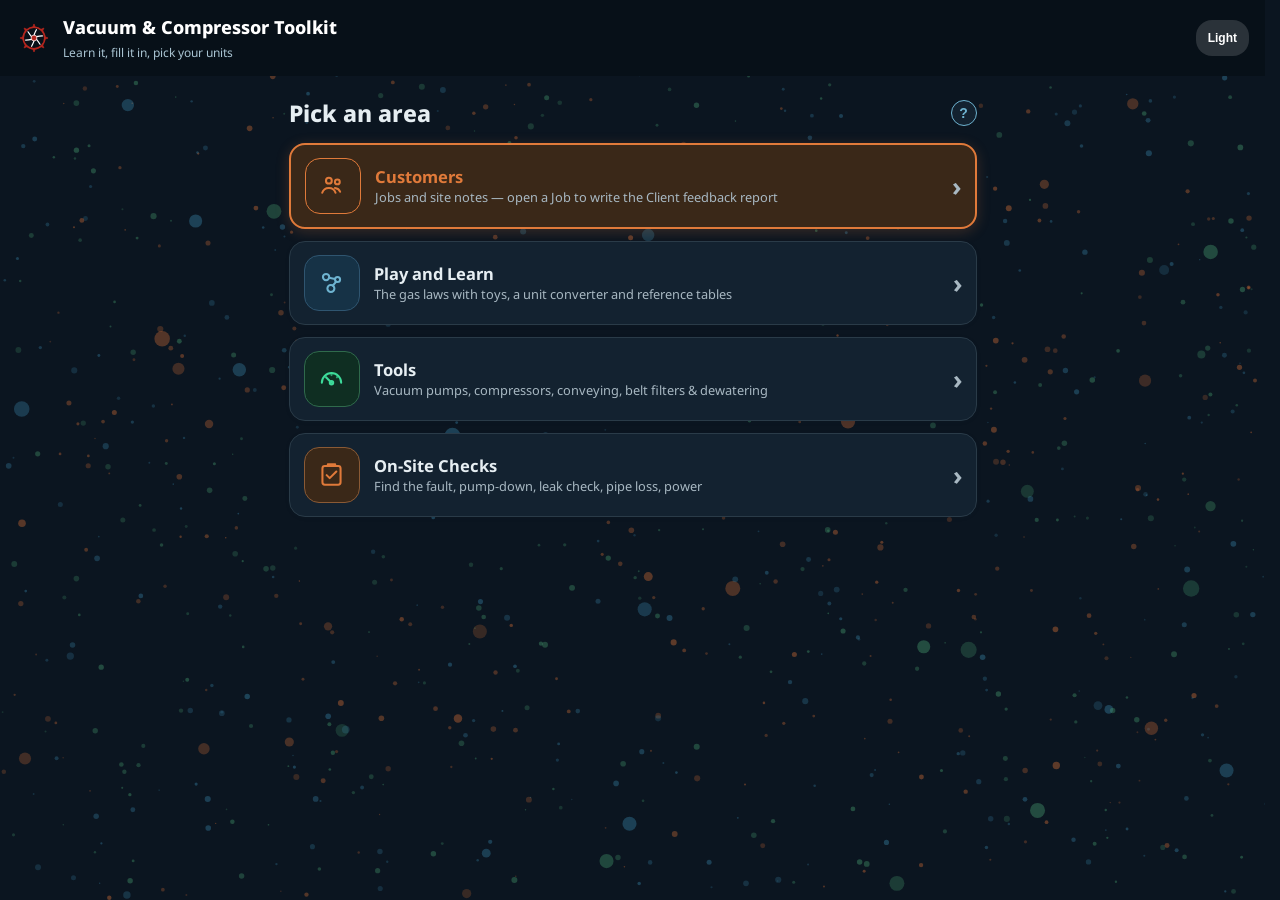
==== commit 870cbc34: "Toolkit: put extra contact email under DATE in letter header Christoff rejected inline beside CONTAC" ====
--- a/index.html
+++ b/index.html
@@ -7531,9 +7531,8 @@
  var ccName=((j&&j.fbCcName)||"").trim(), ccEmail=((j&&j.fbCcEmail)||"").trim();
  var ccParts=[]; if(ccName)ccParts.push(ccName); if(ccEmail)ccParts.push(ccEmail);
  var contactName=(fb.contactName||"").trim(), contactEmail=(fb.contactEmail||"").trim();
- var contactParts=[]; if(contactName)contactParts.push(contactName); if(contactEmail)contactParts.push(contactEmail);
  var vals={
-  email:fb.email,company:fb.company,contact:contactParts.join(" · "),from:fb.from,
+  email:fb.email,company:fb.company,contact:contactName,from:fb.from,
   phone:fb.phone,date:custFbDateLabel(fb),cc:ccParts.join(" · ")
  };
  function build(order){
@@ -7546,6 +7545,16 @@
  }
  var left=build(custFbHeaderOrder(j,"left"));
  var right=build(custFbHeaderOrder(j,"right"));
+ // Extra contact email sits under DATE in the right column (not beside CONTACT).
+ // Omitted entirely when empty. Top EMAIL stays the letter TO recipient.
+ if(contactEmail){
+  var dateLab=CUST_FB_HEADER_FIELD_LABELS.date.toUpperCase();
+  var insertAt=right.length, ri;
+  for(ri=0;ri<right.length;ri++){
+   if(right[ri][0]===dateLab){insertAt=ri+1;break;}
+  }
+  right.splice(insertAt,0,[CUST_FB_HEADER_FIELD_LABELS.email.toUpperCase(),contactEmail]);
+ }
  var refs=[];
  function add(arr,lab,val){val=(val==null?"":String(val).trim());if(val)arr.push([lab,val]);}
  add(refs,"SUBJECT",fb.subject);
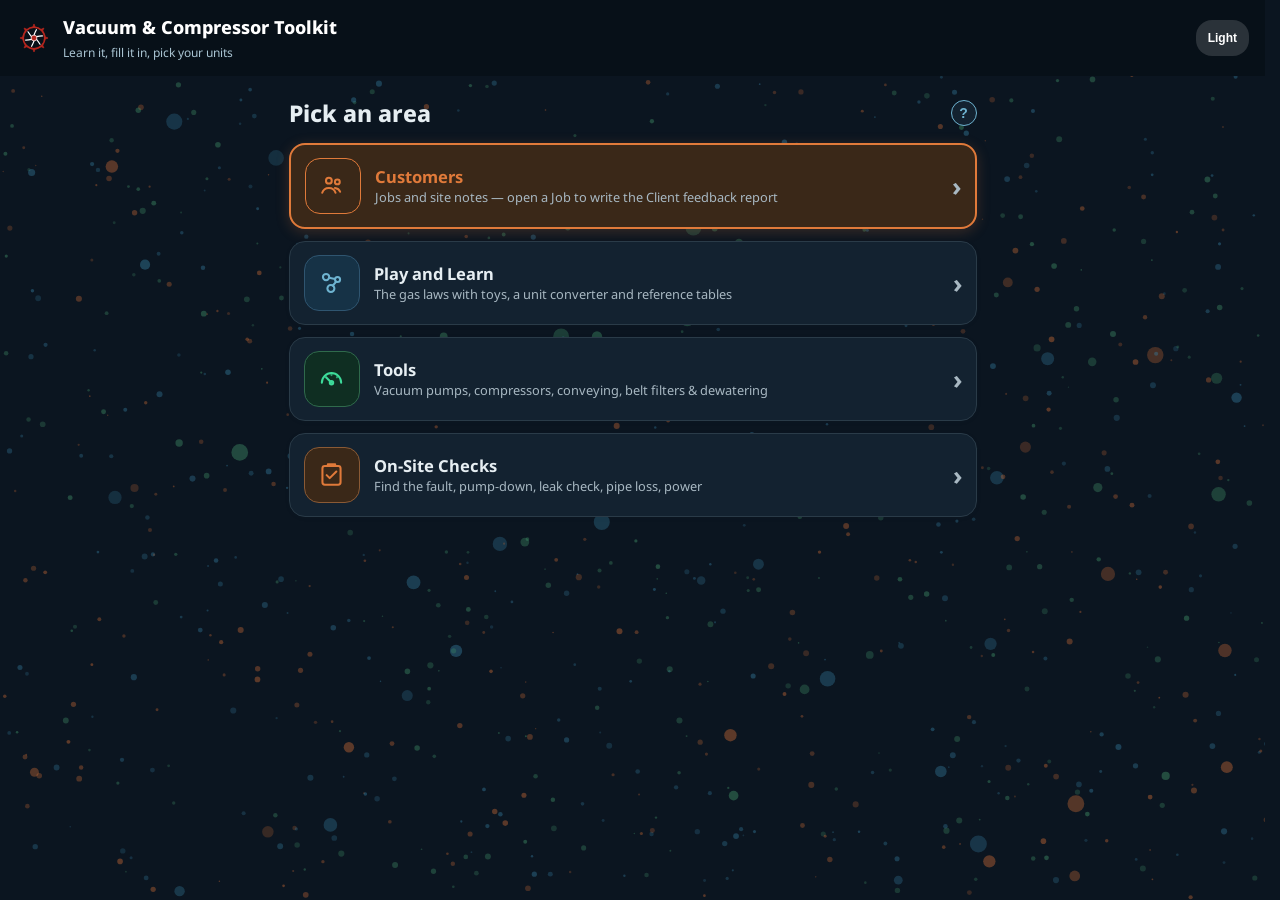
==== commit fb8a33bc: "Toolkit: edit the job letter header on the customer Move From, Date, CC, column order, subject, refs" ====
--- a/index.html
+++ b/index.html
@@ -1411,6 +1411,19 @@
 <div id="cv_logo_missing" class="note warn" style="display:none;margin:6px 0">No logo — letter shows Busch only.</div>
 <div class="fld"><div class="fh"><label>Recipient email</label></div><div class="ctrl"><input type="text" id="cv_letter_email" placeholder="e.g. rh.operations.processing@royhill.com.au"></div><p class="sub cv-help">TO address on the Client feedback letter header.</p></div>
 <div class="fld"><div class="fh"><label>Contact name</label></div><div class="ctrl"><input type="text" id="cv_contact_name" placeholder="e.g. Site contact"></div><p class="sub cv-help">Who you&rsquo;re writing to on the letter.</p></div>
+<p class="sub" style="margin:10px 0 8px;font-size:12.5px">Letter header for every job. Leave a field blank to keep printing that job&rsquo;s saved value. Save letter fields to use the value here instead.</p>
+<div class="mgrid"><div class="mgf"><span class="mlab">From</span><div class="ctrl"><input type="text" id="cj_fb_from"></div></div><div class="mgf"><span class="mlab">Date</span><div class="ctrl"><input type="date" id="cj_fb_date"></div></div></div>
+<div class="mgrid"><div class="mgf"><span class="mlab">CC name</span><div class="ctrl"><input type="text" id="cj_fb_cc_name"></div></div><div class="mgf"><span class="mlab">CC email</span><div class="ctrl"><input type="text" id="cj_fb_cc_email"></div></div></div>
+<p class="sub" style="margin:10px 0 2px;font-size:12.5px">Order these print top-to-bottom in each column — use the arrows to rearrange.</p>
+<div class="mgrid" id="cj_fb_header_order"></div>
+<div class="fld"><div class="fh"><label>Subject</label></div><div class="ctrl"><input type="text" id="cj_fb_subject" placeholder="e.g. Liquid ring vacuum pump chemical flush feedback report"></div></div>
+<div class="mgrid"><div class="mgf"><span class="mlab">Busch ref</span><div class="ctrl"><input type="text" id="cj_fb_busch_ref" placeholder="e.g. 26NBQ146"></div></div><div class="mgf"><span class="mlab">Your ref</span><div class="ctrl"><input type="text" id="cj_fb_your_ref" placeholder="e.g. DESANDS MODULE VACUUM PUMP FLT 151"></div></div></div>
+<div class="cj-fb-sizes-box">
+<h4 style="margin:14px 0 2px;font-size:14px;font-weight:800;color:var(--teal)">Letter text sizes</h4>
+<p class="sub" style="margin:0 0 6px;font-size:12.5px">Applies to all your letters. The preview and the PDF change together.</p>
+<div id="cj_fb_sizes"></div>
+<button type="button" class="clrbtn" style="margin:6px 0 0" onclick="custFbSizeReset()">Reset to standard sizes</button>
+</div>
 <div class="fld"><div class="fh"><label>Phone</label></div><div class="ctrl"><input type="text" id="cv_contact_phone" placeholder="e.g. +61 …"></div><p class="sub cv-help">Prints on the letter if filled.</p></div>
 <div class="fld"><div class="fh"><label>Email</label></div><div class="ctrl"><input type="text" id="cv_contact_email" placeholder="e.g. name@customer.com.au"></div><p class="sub cv-help">Extra contact email (site / person). Recipient email above is the letter TO.</p></div>
 <button class="exbtn" onclick="custSaveView('letter')">Save letter fields</button>
@@ -1445,23 +1458,6 @@
 <div class="vt-collapse-body">
 <p style="font-size:13px;color:var(--soft);margin:0 0 10px">Client feedback report — edit here. Preview updates as you type.</p>
 <p style="font-size:12.5px;color:var(--soft);margin:0 0 10px">Green light = live on Preview / PDF. Tag photos below with a Letter section so they land in the right place. Auto-saves on this device.</p>
-<div class="cj-fb-letter-hdr cj-fb-letter-hdr-top vt-collapsible" id="cj_sec_letter_hdr" data-vt-collapse="cj_letter_hdr">
-<div class="vt-collapse-bar"><button type="button" class="vt-collapse-arrow" aria-label="Expand or collapse Letter header" onclick="vtCollapseToggle('cj_sec_letter_hdr')">▾</button><span class="vt-collapse-title">Letter header</span><span class="vt-collapse-hint" id="cj_hint_letter_hdr" aria-hidden="true"></span></div>
-<div class="vt-collapse-body cj-fb-letter-hdr-fields">
-<p class="sub" style="margin:0 0 8px;font-size:12.5px">Recipient email and Contact name live under Customer → For the letter. Company and phone also come from the Customer.</p>
-<div class="mgrid"><div class="mgf"><span class="mlab">From</span><div class="ctrl"><input type="text" id="cj_fb_from"></div></div><div class="mgf"><span class="mlab">Date</span><div class="ctrl"><input type="date" id="cj_fb_date"></div></div></div>
-<div class="mgrid"><div class="mgf"><span class="mlab">CC name</span><div class="ctrl"><input type="text" id="cj_fb_cc_name"></div></div><div class="mgf"><span class="mlab">CC email</span><div class="ctrl"><input type="text" id="cj_fb_cc_email"></div></div></div>
-<p class="sub" style="margin:10px 0 2px;font-size:12.5px">Order these print top-to-bottom in each column — use the arrows to rearrange.</p>
-<div class="mgrid" id="cj_fb_header_order"></div>
-<div class="fld"><div class="fh"><label>Subject</label></div><div class="ctrl"><input type="text" id="cj_fb_subject" placeholder="e.g. Liquid ring vacuum pump chemical flush feedback report"></div></div>
-<div class="mgrid"><div class="mgf"><span class="mlab">Busch ref</span><div class="ctrl"><input type="text" id="cj_fb_busch_ref" placeholder="e.g. 26NBQ146"></div></div><div class="mgf"><span class="mlab">Your ref</span><div class="ctrl"><input type="text" id="cj_fb_your_ref" placeholder="e.g. DESANDS MODULE VACUUM PUMP FLT 151"></div></div></div>
-</div></div>
-<div class="cj-fb-sizes-box">
-<h4 style="margin:14px 0 2px;font-size:14px;font-weight:800;color:var(--teal)">Letter text sizes</h4>
-<p class="sub" style="margin:0 0 6px;font-size:12.5px">Applies to all your letters. The preview and the PDF change together.</p>
-<div id="cj_fb_sizes"></div>
-<button type="button" class="clrbtn" style="margin:6px 0 0" onclick="custFbSizeReset()">Reset to standard sizes</button>
-</div>
 <h4 style="margin:14px 0 4px;font-size:14px;font-weight:800;color:var(--teal)">Sections in this report</h4>
 <p class="cj-fb-secs-hint">Green light = live on Preview + PDF. Arrow folds the section on this phone.</p>
 <div id="cj_fb_sections">
@@ -5635,6 +5631,16 @@
  var le=document.getElementById("cv_letter_email");if(le)le.value=c.letterEmail||"";
  custMigrateLetterFields(c);
  if(le&&!(le.value||"").trim()&&(c.letterEmail||"").trim())le.value=c.letterEmail;
+ function setLetter(id,v){var e=document.getElementById(id);if(e)e.value=v==null?"":v;}
+ setLetter("cj_fb_from",c.letterFrom||"");
+ setLetter("cj_fb_date",c.letterDate||"");
+ setLetter("cj_fb_cc_name",c.letterCcName||"");
+ setLetter("cj_fb_cc_email",c.letterCcEmail||"");
+ setLetter("cj_fb_subject",c.letterSubject||"");
+ setLetter("cj_fb_busch_ref",c.letterBuschRef||"");
+ setLetter("cj_fb_your_ref",c.letterYourRef||"");
+ custRenderFbHeaderOrder();
+ custRenderFbSizeUi();
  vtLiveBtnSync(document.getElementById("cv_letter_live"),c.letterLive!==false);
  var no=document.getElementById("cv_notes");if(no)no.value=c.notes||"";
  var eq=document.getElementById("cv_equip");
@@ -5980,7 +5986,9 @@
   var letterEmail=(document.getElementById("cv_letter_email")||{}).value||"";
   var contact=(document.getElementById("cv_contact_name")||{}).value||"";
   var phone=(document.getElementById("cv_contact_phone")||{}).value||"";
-  vtHintSet("cv_hint_letter",vtHintJoin([contact,letterEmail||phone]));
+  var from=(document.getElementById("cj_fb_from")||{}).value||"";
+  var subj=(document.getElementById("cj_fb_subject")||{}).value||"";
+  vtHintSet("cv_hint_letter",vtHintJoin([contact,letterEmail||phone,subj||from]));
   var nJobs=0;
   try{var c=typeof custFind==="function"&&typeof CUST_CUR!=="undefined"?custFind(CUST_CUR):null;if(c)nJobs=(c.jobs||[]).length;}catch(e1){}
   vtHintSet("cv_hint_jobs",nJobs? (nJobs+" job"+(nJobs===1?"":"s")) : "");
@@ -5990,10 +5998,6 @@
   var jdate=(document.getElementById("cj_date")||{}).value||"";
   var jstatus=(document.getElementById("cj_status")||{}).value||"";
   vtHintSet("cj_hint_visit",vtHintJoin([jname||jtype,jdate,jstatus]));
-  var from=(document.getElementById("cj_fb_from")||{}).value||"";
-  var fdate=(document.getElementById("cj_fb_date")||{}).value||"";
-  var subj=(document.getElementById("cj_fb_subject")||{}).value||"";
-  vtHintSet("cj_hint_letter_hdr",vtHintJoin([from,fdate,subj]));
   function taHint(tid,hid){var v=(document.getElementById(tid)||{}).value||"";vtHintSet(hid,vtHintClip(v.split(/\n/)[0],36));}
   taHint("cj_fb_greeting","cj_hint_fb_exec");
   var mboxes=document.querySelectorAll("#cj_fb_method_types .cj-fb-method-cb:checked");
@@ -6088,7 +6092,10 @@
  if(!c)return;
  if(c.letterEmail==null)c.letterEmail="";
  if(c.letterLive===undefined)c.letterLive=true;
- // Pull Recipient email / Contact name from jobs that still hold the old Job-header fields.
+ // Recipient email / Contact name, and the letter header (From, Date, CC, subject,
+ // refs, column order) live on the customer. The job letter reads them.
+ // Header fields are NOT copied off jobs here: an empty customer field keeps
+ // printing that job's saved value until Save letter fields stores one.
  var jobs=c.jobs||[],i,j;
  if(!(c.letterEmail||"").trim()){
   for(i=0;i<jobs.length;i++){
@@ -6102,6 +6109,12 @@
    if(j&&(j.fbContactName||"").trim()){c.contactName=String(j.fbContactName).trim();break;}
   }
  }
+}
+// Customer value wins once it is non-empty. Empty customer field → keep the job value.
+function custLetterPick(custVal, jobVal){
+ if(custVal!=null && String(custVal).trim()!=="") return String(custVal).trim();
+ if(jobVal==null) return "";
+ return String(jobVal).trim();
 }
 
 function custSaveView(which){
@@ -6119,6 +6132,16 @@
  if(ePhone)c.contactPhone=ePhone.value||"";
  if(eEmail)c.contactEmail=eEmail.value||"";
  if(eLetter)c.letterEmail=eLetter.value||"";
+ // Letter header — same Save letter fields path as recipient email / contact name.
+ function grabLetter(id){var e=document.getElementById(id);return e?e.value:null;}
+ var lv;
+ lv=grabLetter("cj_fb_from");if(lv!==null)c.letterFrom=lv||"";
+ lv=grabLetter("cj_fb_date");if(lv!==null)c.letterDate=lv||"";
+ lv=grabLetter("cj_fb_cc_name");if(lv!==null)c.letterCcName=lv||"";
+ lv=grabLetter("cj_fb_cc_email");if(lv!==null)c.letterCcEmail=lv||"";
+ lv=grabLetter("cj_fb_subject");if(lv!==null)c.letterSubject=lv||"";
+ lv=grabLetter("cj_fb_busch_ref");if(lv!==null)c.letterBuschRef=lv||"";
+ lv=grabLetter("cj_fb_your_ref");if(lv!==null)c.letterYourRef=lv||"";
  var eNotes=document.getElementById("cv_notes");
  if(eNotes)c.notes=eNotes.value||"";
  var eEquip=document.getElementById("cv_equip");
@@ -6246,9 +6269,7 @@
  if(j.fbContactName===undefined)j.fbContactName=(c&&c.contactName)||"";
  set("cj_fb_email",j.fbEmail||"");
  set("cj_fb_contact_name",j.fbContactName);
- set("cj_fb_from",j.fbFrom);set("cj_fb_date",j.fbDate);
- set("cj_fb_cc_name",j.fbCcName);set("cj_fb_cc_email",j.fbCcEmail);
- set("cj_fb_subject",j.fbSubject);set("cj_fb_busch_ref",j.fbBuschRef);set("cj_fb_your_ref",j.fbYourRef);
+ // From / Date / CC / subject / refs are edited on Customer → For the letter.
  set("cj_fb_greeting",j.fbGreeting);set("cj_fb_intro_head",j.fbIntroHead);set("cj_fb_intro_body",j.fbIntroBody);
  (function(){
   var mkeys=j.fbMethodKeys||[],boxes=document.querySelectorAll("#cj_fb_method_types .cj-fb-method-cb");
@@ -6466,13 +6487,8 @@
  v=grab("cj_findings");if(v!==null)j.findings=v||"";
  v=grab("cj_fb_email");if(v!==null)j.fbEmail=v||"";
  v=grab("cj_fb_contact_name");if(v!==null)j.fbContactName=v||"";
- v=grab("cj_fb_from");if(v!==null)j.fbFrom=v||"";
- v=grab("cj_fb_date");if(v!==null)j.fbDate=v||"";
- v=grab("cj_fb_cc_name");if(v!==null)j.fbCcName=v||"";
- v=grab("cj_fb_cc_email");if(v!==null)j.fbCcEmail=v||"";
- v=grab("cj_fb_subject");if(v!==null)j.fbSubject=v||"";
- v=grab("cj_fb_busch_ref");if(v!==null)j.fbBuschRef=v||"";
- v=grab("cj_fb_your_ref");if(v!==null)j.fbYourRef=v||"";
+ // Header inputs now live on the customer. Do not copy them onto the job
+ // (an empty customer field must not wipe a job that already has a value).
  v=grab("cj_fb_greeting");if(v!==null)j.fbGreeting=v||"";
  v=grab("cj_fb_intro_head");if(v!==null)j.fbIntroHead=v||"";
  v=grab("cj_fb_intro_body");if(v!==null)j.fbIntroBody=v||"";
@@ -7266,6 +7282,8 @@
 function custFbResolve(j,c){
  // COMPANY from customer name; phone from Customer → For the letter.
  // Recipient email + Contact name live on Customer → For the letter (migrated from Job).
+ // From / Date / CC / subject / refs / column order also live on the customer.
+ // Empty customer field → keep printing the job value. Saved customer value wins.
  if(c){custMigrateContacts(c);custMigrateLetterFields(c);}
  var o={};
  var letterOn=!(c&&c.letterLive===false);
@@ -7274,11 +7292,11 @@
  o.phone=letterOn?(((c&&c.contactPhone)||"").trim()):"";
  o.contactName=letterOn?(((c&&c.contactName)||"").trim()||((j.fbContactName!=null&&j.fbContactName!=="")?String(j.fbContactName).trim():"")):"";
  o.contactEmail=letterOn?(((c&&c.contactEmail)||"").trim()):"";
- o.from=(j.fbFrom||CUST_FB_DEFAULTS.from||"").trim();
- o.date=j.fbDate||j.date||"";
- o.buschRef=(j.fbBuschRef||"").trim();
- o.yourRef=(j.fbYourRef||j.site||"").trim();
- o.subject=(j.fbSubject||CUST_FB_DEFAULTS.subject||"Vacuum pump chem-flush feedback report").trim();
+ o.from=(custLetterPick(c&&c.letterFrom, j&&j.fbFrom)||CUST_FB_DEFAULTS.from||"").trim();
+ o.date=custLetterPick(c&&c.letterDate, (j&&j.fbDate)||(j&&j.date)||"");
+ o.buschRef=custLetterPick(c&&c.letterBuschRef, j&&j.fbBuschRef);
+ o.yourRef=custLetterPick(c&&c.letterYourRef, (j&&j.fbYourRef)||(j&&j.site)||"");
+ o.subject=(custLetterPick(c&&c.letterSubject, j&&j.fbSubject)||CUST_FB_DEFAULTS.subject||"Vacuum pump chem-flush feedback report").trim();
  o.greeting=(j.fbGreeting!=null&&j.fbGreeting!=="")?j.fbGreeting:CUST_FB_DEFAULTS.greeting;
  o.introHead=(j.fbIntroHead!=null&&j.fbIntroHead!=="")?j.fbIntroHead:CUST_FB_DEFAULTS.introHead;
  o.introBody=(j.fbIntroBody!=null&&j.fbIntroBody!=="")?j.fbIntroBody:CUST_FB_DEFAULTS.introBody;
@@ -7475,14 +7493,26 @@
 }
 window.custFbSizeStep=custFbSizeStep;window.custFbSizeReset=custFbSizeReset;
 // Which fields can print in each column, and their default top-to-bottom order.
-// custFbHeaderOrder() lets a job override the order within each column (not
-// which column a field is in — that stays fixed left/right).
+// Column membership stays fixed left/right. Order is edited on the customer;
+// until that is saved, the job's own order still prints.
 var CUST_FB_HEADER_LEFT_DEFAULT=["email","company","contact","from"];
 var CUST_FB_HEADER_RIGHT_DEFAULT=["phone","date","cc"];
 var CUST_FB_HEADER_FIELD_LABELS={email:"Email",company:"Company",contact:"Contact",from:"From",phone:"Phone",date:"Date",cc:"CC"};
+function custLetterCustomerOf(j){
+ if(j){
+  var i,k,c,jobs;
+  for(i=0;i<(CUST_DB.customers||[]).length;i++){
+   c=CUST_DB.customers[i];jobs=c.jobs||[];
+   for(k=0;k<jobs.length;k++) if(jobs[k]===j||(j.id&&jobs[k].id===j.id)) return c;
+  }
+ }
+ return (typeof custFind==="function")?custFind(CUST_CUR):null;
+}
 function custFbHeaderOrder(j,side){
  var def=side==="right"?CUST_FB_HEADER_RIGHT_DEFAULT:CUST_FB_HEADER_LEFT_DEFAULT;
- var stored=j&&(side==="right"?j.fbHeaderRightOrder:j.fbHeaderLeftOrder);
+ var c=custLetterCustomerOf(j);
+ var custStored=c&&(side==="right"?c.letterHeaderRightOrder:c.letterHeaderLeftOrder);
+ var stored=(Array.isArray(custStored)&&custStored.length)?custStored:(j&&(side==="right"?j.fbHeaderRightOrder:j.fbHeaderLeftOrder));
  if(!Array.isArray(stored)||!stored.length)return def.slice();
  // Guard against a stale order missing/duplicating keys (e.g. after an app
  // update) by keeping only known keys, then appending any the user's order
@@ -7492,11 +7522,10 @@
  return out;
 }
 function custRenderFbHeaderOrder(){
- var pair=custFindJob();var el=document.getElementById("cj_fb_header_order");
- if(!el||!pair)return;
- var j=pair.j;
+ var c=custFind(CUST_CUR);var el=document.getElementById("cj_fb_header_order");
+ if(!el||!c)return;
  function col(side,title){
-  var order=custFbHeaderOrder(j,side),h,i,k;
+  var order=custFbHeaderOrder(null,side),h,i,k;
   h='<div class="mgf"><span class="mlab">'+title+'</span><div class="cj-header-order-list">';
   for(i=0;i<order.length;i++){
    k=order[i];
@@ -7510,16 +7539,15 @@
  el.innerHTML=col("left","Left column")+col("right","Right column");
 }
 function custMoveHeaderField(side,key,dir){
- var pair=custFindJob();if(!pair)return;
- var j=pair.j;
- var order=custFbHeaderOrder(j,side);
+ var c=custFind(CUST_CUR);if(!c)return;
+ var order=custFbHeaderOrder(null,side);
  var idx=order.indexOf(key);if(idx<0)return;
  var swapIdx=idx+dir;if(swapIdx<0||swapIdx>=order.length)return;
  var tmp=order[idx];order[idx]=order[swapIdx];order[swapIdx]=tmp;
- if(side==="right")j.fbHeaderRightOrder=order;else j.fbHeaderLeftOrder=order;
+ if(side==="right")c.letterHeaderRightOrder=order;else c.letterHeaderLeftOrder=order;
  custPersist();
  custRenderFbHeaderOrder();
- cjRefreshLivePreview();
+ if(typeof cjRefreshLivePreview==="function")cjRefreshLivePreview();
 }
 window.custMoveHeaderField=custMoveHeaderField;
 // Single source of truth for the letter header's meta rows, shared by the HTML
@@ -7528,7 +7556,8 @@
 // every label, and CC name/email — two fields on the Job form — collapse into
 // one CC row instead of a second, confusingly-labelled "EMAIL" row.
 function custFbLetterMetaRows(fb,j){
- var ccName=((j&&j.fbCcName)||"").trim(), ccEmail=((j&&j.fbCcEmail)||"").trim();
+ var c=custLetterCustomerOf(j);
+ var ccName=custLetterPick(c&&c.letterCcName, j&&j.fbCcName), ccEmail=custLetterPick(c&&c.letterCcEmail, j&&j.fbCcEmail);
  var ccParts=[]; if(ccName)ccParts.push(ccName); if(ccEmail)ccParts.push(ccEmail);
  var contactName=(fb.contactName||"").trim(), contactEmail=(fb.contactEmail||"").trim();
  var vals={
@@ -8714,7 +8743,8 @@
 (function vtHintListeners(){
  function refresh(){try{vtCollapseHintsRefresh();}catch(e){}}
  ["cv_name","cv_site","cv_letter_email","cv_contact_name","cv_contact_phone","cv_contact_email",
-  "cj_name","cj_date","cj_type","cj_status","cj_fb_from","cj_fb_date","cj_fb_subject",
+  "cj_fb_from","cj_fb_date","cj_fb_cc_name","cj_fb_cc_email","cj_fb_subject","cj_fb_busch_ref","cj_fb_your_ref",
+  "cj_name","cj_date","cj_type","cj_status",
   "cj_fb_greeting","cj_fb_intro_head","cj_fb_scope","cj_fb_equipment","cj_fb_findings","cj_fb_results",
   "cj_fb_additional","cj_fb_recommendations","cj_fb_safety","cj_fb_parts","cj_fb_outstanding","cj_fb_next_visit","cj_fb_closing"
  ].forEach(function(id){
@@ -8726,7 +8756,7 @@
 // installed app window (laptop) / home-screen app (phone) can keep an old copy
 // open far longer, so a published fix can look like "nothing changed".
 // VT_BUILD must be bumped on every change to this file (see CLAUDE.md).
-var VT_BUILD="2026-09-30.8";
+var VT_BUILD="2026-10-03.1";
 (function vtAutoUpdate(){
  if(location.protocol!=="http:"&&location.protocol!=="https:")return;
  var url=location.href.split("#")[0],bar=null,busy=false;
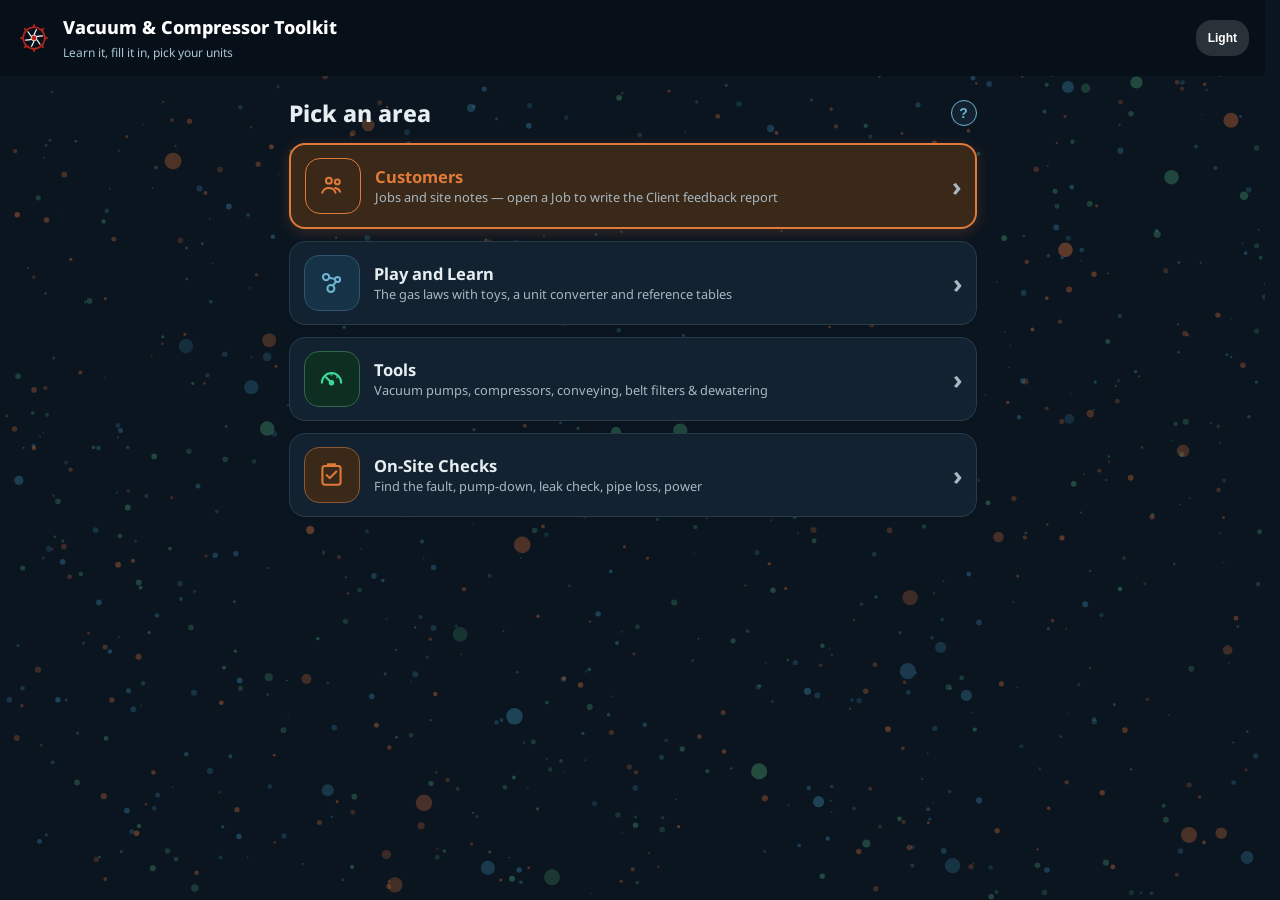
==== commit cb492d32: "Toolkit: sit letter before/after photos side by side Pair an explicit before photo with its after ph" ====
--- a/index.html
+++ b/index.html
@@ -498,6 +498,12 @@
 .cj-phblock-title{font-size:12.5px;font-weight:750;margin:0 0 4px;color:var(--ink);}
 .cj-fb-letter .fb-aspect{font-size:11.5px;font-weight:800;color:#333;margin:10px 0 4px;}
 .cj-fb-letter .fb-ba-side{font-size:10.5px;font-weight:800;color:#E85D04;text-transform:uppercase;letter-spacing:.03em;margin:8px 0 4px;}
+.cj-fb-letter .fb-ba-pair{display:grid;grid-template-columns:minmax(0,1fr) minmax(0,1fr);gap:10px;margin:0 0 12px;align-items:start;page-break-inside:avoid;break-inside:avoid;}
+.cj-fb-letter .fb-ba-pair .fb-ba-side{margin:0 0 4px;}
+.cj-fb-letter .fb-ba-pair .fb-ph-letter{min-width:0;}
+@media print{
+.cj-fb-letter .fb-ba-pair{display:grid !important;grid-template-columns:minmax(0,1fr) minmax(0,1fr) !important;}
+}
 .lri-relwrap{margin-top:8px;}
 
 .cj-fb-letter-hdr{margin-top:14px;padding-top:12px;border-top:1px solid var(--line);}
@@ -7592,16 +7598,95 @@
  return {left:left,right:right,refs:refs};
 }
 
+function custFbBaRole(ph){
+ var side=String(ph&&ph.side||"").toLowerCase();
+ if(side==="before"||side==="after")return side;
+ var cap=String(ph&&ph.caption||"").trim().toLowerCase();
+ var m=/^(before|after)\b/.exec(cap);
+ return m?m[1]:"";
+}
+function custFbPhLetterHtml(src,cap){
+ return '<div class="fb-ph-letter"><div class="fb-ph-frame"><img src="'+src+'" alt=""></div><div class="cap">'+custEsc(cap)+'</div></div>';
+}
+function custFbBaPairHtml(bSrc,bCap,aSrc,aCap){
+ return '<div class="fb-ba-pair"><div class="fb-ba-cell"><div class="fb-ba-side">Before</div>'+custFbPhLetterHtml(bSrc,bCap)+'</div><div class="fb-ba-cell"><div class="fb-ba-side">After</div>'+custFbPhLetterHtml(aSrc,aCap)+'</div></div>';
+}
+function custFbLetterPhotoGridHtml(items){
+ if(!items||!items.length)return "";
+ var h='<div class="fb-photos-letter">',i,it;
+ for(i=0;i<items.length;i++){
+  it=items[i];
+  h+='<div class="fb-ph-letter'+(it.full?" full":"")+'"><div class="fb-ph-frame"><img src="'+it.src+'" alt=""></div><div class="cap">'+custEsc(it.cap)+'</div></div>';
+ }
+ return h+"</div>";
+}
+function custFbLetterBaGroupsHtml(before,after,other){
+ var h="",n=Math.min(before.length,after.length),i;
+ for(i=0;i<n;i++)h+=custFbBaPairHtml(before[i].src,before[i].cap,after[i].src,after[i].cap);
+ if(before.length>n)h+='<div class="fb-ba-side">Before</div>'+custFbLetterPhotoGridHtml(before.slice(n));
+ if(after.length>n)h+='<div class="fb-ba-side">After</div>'+custFbLetterPhotoGridHtml(after.slice(n));
+ if(other&&other.length)h+=custFbLetterPhotoGridHtml(other);
+ return h;
+}
+function custFbLetterDrawBaPair(L,b,a){
+ var halfW=(L.contentW-4)/2,maxH=62,capFs=8,capLh=3.2,labH=4.2;
+ function prep(cell){
+  L.doc.setFont("helvetica","normal");L.doc.setFontSize(capFs);
+  var capLines=L.doc.splitTextToSize(cell.cap,halfW-2);
+  var scale=Math.min(halfW/Math.max(1,cell.w),maxH/Math.max(1,cell.h));
+  return {capLines:capLines,w:cell.w*scale,h:cell.h*scale};
+ }
+ var pb=prep(b),pa=prep(a);
+ var capH=Math.max(pb.capLines.length,pa.capLines.length)*capLh+2;
+ var imgBlock=Math.max(pb.h,pa.h);
+ var need=labH+imgBlock+capH+6;
+ custFbLetterEnsure(L,Math.min(need,40));
+ if(L.y+need>L.bottom)custFbLetterNewPage(L);
+ function paint(cell,meta,x,title){
+  L.doc.setFont("helvetica","bold");L.doc.setFontSize(9);
+  L.doc.setTextColor(L.orange[0],L.orange[1],L.orange[2]);
+  L.doc.text(title,x,L.y+3.2);
+  var iy=L.y+labH,fmt;
+  try{fmt=/^data:image\/jpe?g/i.test(cell.src)?"JPEG":"PNG";L.doc.addImage(cell.src,fmt,x,iy,meta.w,meta.h);}catch(err){}
+  L.doc.setDrawColor(L.orange[0],L.orange[1],L.orange[2]);L.doc.setLineWidth(0.4);L.doc.rect(x,iy,meta.w,meta.h);
+  L.doc.setFont("helvetica","normal");L.doc.setFontSize(capFs);
+  L.doc.setTextColor(L.body[0],L.body[1],L.body[2]);
+  L.doc.text(meta.capLines,x+1,iy+meta.h+2.2+capLh);
+ }
+ paint(b,pb,L.m,"Before");
+ paint(a,pa,L.m+halfW+4,"After");
+ L.y+=labH+imgBlock+capH+7;
+ L.doc.setTextColor(0,0,0);
+}
+function custFbLetterDrawLoose(L,list,title){
+ if(!list||!list.length)return;
+ if(title)custFbLetterSubHead(L,title,false);
+ var photos=[],norm=[],idxs=[],i;
+ for(i=0;i<list.length;i++){
+  photos.push({caption:list[i].cap,size:list[i].full?"full":"half"});
+  norm.push({src:list[i].src,w:list[i].w||1000,h:list[i].h||750});
+  idxs.push(i);
+ }
+ custFbLetterPhotos(L,photos,norm,idxs);
+}
+function custFbLetterDrawBaGroups(L,before,after,other){
+ var n=Math.min(before.length,after.length),i;
+ for(i=0;i<n;i++)custFbLetterDrawBaPair(L,before[i],after[i]);
+ if(before.length>n)custFbLetterDrawLoose(L,before.slice(n),"Before");
+ if(after.length>n)custFbLetterDrawLoose(L,after.slice(n),"After");
+ if(other&&other.length)custFbLetterDrawLoose(L,other,"");
+}
 function custFbPhotosForSection(photos,idxs,sectionKey,j){
  var baOn=!!(j&&j.photoBa&&j.photoBa[sectionKey]);
- if(!baOn) return {mode:"flat",idxs:idxs||[]};
- var before=[],after=[],other=[],i,ix,ph;
+ var before=[],after=[],other=[],i,ix,ph,role;
  for(i=0;i<(idxs||[]).length;i++){
   ix=idxs[i];ph=photos[ix];if(!ph)continue;
-  if((ph.side||"")==="before")before.push(ix);
-  else if((ph.side||"")==="after")after.push(ix);
+  role=custFbBaRole(ph);
+  if(role==="before")before.push(ix);
+  else if(role==="after")after.push(ix);
   else other.push(ix);
  }
+ if(!baOn && !(before.length&&after.length)) return {mode:"flat",idxs:idxs||[]};
  return {mode:"ba",before:before,after:after,other:other};
 }
 function custFbRelBlocksFor(j,key){
@@ -7620,35 +7705,35 @@
   if(pack.idxs&&pack.idxs.length)h+=custFbLetterPhotosHtml(photos,pack.idxs);
   return h;
  }
- if(pack.before&&pack.before.length){h+='<div class="fb-ba-side">Before</div>';h+=custFbLetterPhotosHtml(photos,pack.before);}
- if(pack.after&&pack.after.length){h+='<div class="fb-ba-side">After</div>';h+=custFbLetterPhotosHtml(photos,pack.after);}
- if(pack.other&&pack.other.length)h+=custFbLetterPhotosHtml(photos,pack.other);
- return h;
+ function itemFromIx(ix){
+  var ph=photos[ix]; if(!ph)return null;
+  return {src:ph.dataUrl,cap:(ph.caption||"").trim()||("Photo "+(ix+1)),full:ph.size==="full"};
+ }
+ function take(arr){
+  var out=[],i,it;
+  for(i=0;i<(arr||[]).length;i++){it=itemFromIx(arr[i]);if(it)out.push(it);}
+  return out;
+ }
+ return custFbLetterBaGroupsHtml(take(pack.before),take(pack.after),take(pack.other));
 }
 function custFbLetterBlockPhotosHtml(blk){
- var photos=blk.photos||[],h="",i,ph,cap;
- function emit(list,title){
-  if(!list.length)return;
-  if(title)h+='<div class="fb-ba-side">'+custEsc(title)+'</div>';
-  h+='<div class="fb-photos-letter">';
-  for(i=0;i<list.length;i++){
-   ph=list[i];cap=(ph.caption||"").trim()||("Photo "+(i+1));
-   h+='<div class="fb-ph-letter"><div class="fb-ph-frame"><img src="'+ph.dataUrl+'" alt=""></div><div class="cap">'+custEsc(cap)+'</div></div>';
+ var photos=blk.photos||[],before=[],after=[],other=[],i,role;
+ function asItems(list){
+  var out=[],k,ph;
+  for(k=0;k<list.length;k++){
+   ph=list[k];
+   out.push({src:ph.dataUrl,cap:(ph.caption||"").trim()||("Photo "+(k+1)),full:false});
   }
-  h+='</div>';
- }
- if(blk.ba){
-  var before=[],after=[],other=[];
-  for(i=0;i<photos.length;i++){
-   if((photos[i].side||"")==="before")before.push(photos[i]);
-   else if((photos[i].side||"")==="after")after.push(photos[i]);
-   else other.push(photos[i]);
-  }
-  emit(before,"Before");emit(after,"After");emit(other,"");
- }else{
-  emit(photos,"");
- }
- return h;
+  return out;
+ }
+ for(i=0;i<photos.length;i++){
+  role=custFbBaRole(photos[i]);
+  if(role==="before")before.push(photos[i]);
+  else if(role==="after")after.push(photos[i]);
+  else other.push(photos[i]);
+ }
+ if(blk.ba||(before.length&&after.length)) return custFbLetterBaGroupsHtml(asItems(before),asItems(after),asItems(other));
+ return custFbLetterPhotoGridHtml(asItems(photos));
 }
 function custFbLetterRelBlocksHtml(j,key){
  var blocks=custFbRelBlocksFor(j,key),h="",b,blk;
@@ -7682,20 +7767,27 @@
   }
   return out+'</div>';
  }
- if(arr.length){
-  if(!baOn)h+=listHtml(arr);
-  else{
-   var before=[],after=[],other=[];
-   for(i=0;i<arr.length;i++){
-    if((arr[i].side||"")==="before")before.push(arr[i]);
-    else if((arr[i].side||"")==="after")after.push(arr[i]);
-    else other.push(arr[i]);
-   }
-   if(before.length){h+='<div class="fb-ba-side">Before</div>';h+=listHtml(before);}
-   if(after.length){h+='<div class="fb-ba-side">After</div>';h+=listHtml(after);}
-   if(other.length)h+=listHtml(other);
+ function pumpBaItems(list){
+  var out=[],ii,ph,cap;
+  for(ii=0;ii<(list||[]).length;ii++){
+   ph=list[ii];cap=(ph.caption||"").trim()||("Photo "+(ii+1));
+   out.push({src:ph.src||ph.dataUrl,cap:cap,full:false});
   }
- }
+  return out;
+ }
+ function emitClassified(list,forceBa){
+  if(!list||!list.length)return "";
+  var before=[],after=[],other=[],ii,role;
+  for(ii=0;ii<list.length;ii++){
+   role=custFbBaRole(list[ii]);
+   if(role==="before")before.push(list[ii]);
+   else if(role==="after")after.push(list[ii]);
+   else other.push(list[ii]);
+  }
+  if(forceBa||(before.length&&after.length))return custFbLetterBaGroupsHtml(pumpBaItems(before),pumpBaItems(after),pumpBaItems(other));
+  return listHtml(list);
+ }
+ if(arr.length)h+=emitClassified(arr,baOn);
  if(st&&st.blocks){
   var b,blk,photos,raw;
   for(b=0;b<st.blocks.length;b++){
@@ -7704,17 +7796,7 @@
    if((blk.label||"").trim())h+='<div class="fb-aspect">'+custEsc(blk.label.trim())+'</div>';
    if((blk.notes||"").trim())h+='<div class="fb-body">'+custEsc(blk.notes).replace(/\n/g,"<br>")+'</div>';
    raw=photos.map(function(ph){return {src:ph.src,caption:ph.caption,side:ph.side||""};});
-   if(blk.ba){
-    before=[];after=[];other=[];
-    for(i=0;i<raw.length;i++){
-     if(raw[i].side==="before")before.push(raw[i]);
-     else if(raw[i].side==="after")after.push(raw[i]);
-     else other.push(raw[i]);
-    }
-    if(before.length){h+='<div class="fb-ba-side">Before</div>';h+=listHtml(before);}
-    if(after.length){h+='<div class="fb-ba-side">After</div>';h+=listHtml(after);}
-    if(other.length)h+=listHtml(other);
-   }else h+=listHtml(raw);
+   h+=emitClassified(raw,!!blk.ba);
   }
  }
  return h;
@@ -7931,18 +8013,27 @@
   var idxs=[];for(var i=0;i<fake.length;i++)idxs.push(i);
   custFbLetterPhotos(L,fake,norm,idxs);
  }
- if(arr.length){
-  if(!baOn)drawPseudo(arr,"");
-  else{
-   var before=[],after=[],other=[],i;
-   for(i=0;i<arr.length;i++){
-    if((arr[i].side||"")==="before")before.push(arr[i]);
-    else if((arr[i].side||"")==="after")after.push(arr[i]);
-    else other.push(arr[i]);
-   }
-   drawPseudo(before,"Before");drawPseudo(after,"After");drawPseudo(other,"");
+ function cellsOf(list){
+  var out=[],k,ph;
+  for(k=0;k<list.length;k++){
+   ph=list[k];
+   out.push({src:ph.src||ph.dataUrl,w:ph.w||1000,h:ph.h||750,cap:(ph.caption||"").trim()||("Photo "+(k+1)),full:false});
   }
- }
+  return out;
+ }
+ function drawClassified(list,forceBa){
+  if(!list||!list.length)return;
+  var before=[],after=[],other=[],k,role;
+  for(k=0;k<list.length;k++){
+   role=custFbBaRole(list[k]);
+   if(role==="before")before.push(list[k]);
+   else if(role==="after")after.push(list[k]);
+   else other.push(list[k]);
+  }
+  if(forceBa||(before.length&&after.length))custFbLetterDrawBaGroups(L,cellsOf(before),cellsOf(after),cellsOf(other));
+  else drawPseudo(list,"");
+ }
+ drawClassified(arr,baOn);
  if(st&&st.blocks){
   var b,blk,photos;
   for(b=0;b<st.blocks.length;b++){
@@ -7950,20 +8041,10 @@
    if(!(blk.label||"").trim()&&!(blk.notes||"").trim()&&!photos.length)continue;
    if((blk.label||"").trim())custFbLetterSubHead(L,blk.label.trim(),true);
    if((blk.notes||"").trim())custFbLetterBodyText(L,blk.notes,{gapAfter:3});
-   if(blk.ba){
-    before=[];after=[];other=[];
-    for(i=0;i<photos.length;i++){
-     if((photos[i].side||"")==="before")before.push(photos[i]);
-     else if((photos[i].side||"")==="after")after.push(photos[i]);
-     else other.push(photos[i]);
-    }
-    drawPseudo(before,"Before");drawPseudo(after,"After");drawPseudo(other,"");
-   }else drawPseudo(photos,"");
+   drawClassified(photos,!!blk.ba);
   }
  }
 }
-// PDF mirror of custFbLetterRowsHtml: a tinted, rounded-corner table for the
-// same "rows" blocks the preview draws as a table, so Preview stays == PDF.
 function custFbLetterRowsPdf(L,text){
  var lines=String(text||"").split("\n").filter(function(x){return x;});
  if(!lines.length)return;
@@ -8072,9 +8153,16 @@
   if(pack.idxs&&pack.idxs.length)custFbLetterPhotos(L,photos,norm,pack.idxs);
   return;
  }
- if(pack.before&&pack.before.length){custFbLetterSubHead(L,"Before",false);custFbLetterPhotos(L,photos,norm,pack.before);}
- if(pack.after&&pack.after.length){custFbLetterSubHead(L,"After",false);custFbLetterPhotos(L,photos,norm,pack.after);}
- if(pack.other&&pack.other.length)custFbLetterPhotos(L,photos,norm,pack.other);
+ function cell(ix){
+  var ph=photos[ix],dim=norm[ix]; if(!ph||!dim)return null;
+  return {src:dim.src,w:dim.w,h:dim.h,cap:(ph.caption||"").trim()||("Photo "+(ix+1)),full:ph.size==="full"};
+ }
+ function take(arr){
+  var out=[],i,it;
+  for(i=0;i<(arr||[]).length;i++){it=cell(arr[i]);if(it)out.push(it);}
+  return out;
+ }
+ custFbLetterDrawBaGroups(L,take(pack.before),take(pack.after),take(pack.other));
 }
 function custFbLetterRelBlocksPdf(L,j,key){
  var blocks=custFbRelBlocksFor(j,key),b,blk,photos,i,before,after,other,ph,item,normOne;
@@ -8119,14 +8207,23 @@
    }
    flush();
   }
-  if(blk.ba){
-   before=[];after=[];other=[];
-   for(i=0;i<photos.length;i++){
-    if((photos[i].side||"")==="before")before.push(photos[i]);
-    else if((photos[i].side||"")==="after")after.push(photos[i]);
-    else other.push(photos[i]);
+  before=[];after=[];other=[];
+  for(i=0;i<photos.length;i++){
+   var role=custFbBaRole(photos[i]);
+   if(role==="before")before.push(photos[i]);
+   else if(role==="after")after.push(photos[i]);
+   else other.push(photos[i]);
+  }
+  if(blk.ba||(before.length&&after.length)){
+   function baCell(list){
+    var out=[],k,ph;
+    for(k=0;k<list.length;k++){
+     ph=list[k];
+     out.push({src:ph.dataUrl,w:ph.w||1000,h:ph.h||750,cap:(ph.caption||"").trim()||("Photo "+(k+1)),full:false});
+    }
+    return out;
    }
-   drawList(before,"Before");drawList(after,"After");drawList(other,"");
+   custFbLetterDrawBaGroups(L,baCell(before),baCell(after),baCell(other));
   }else drawList(photos,"");
  }
 }
@@ -8756,7 +8853,7 @@
 // installed app window (laptop) / home-screen app (phone) can keep an old copy
 // open far longer, so a published fix can look like "nothing changed".
 // VT_BUILD must be bumped on every change to this file (see CLAUDE.md).
-var VT_BUILD="2026-10-03.1";
+var VT_BUILD="2026-10-03.2";
 (function vtAutoUpdate(){
  if(location.protocol!=="http:"&&location.protocol!=="https:")return;
  var url=location.href.split("#")[0],bar=null,busy=false;
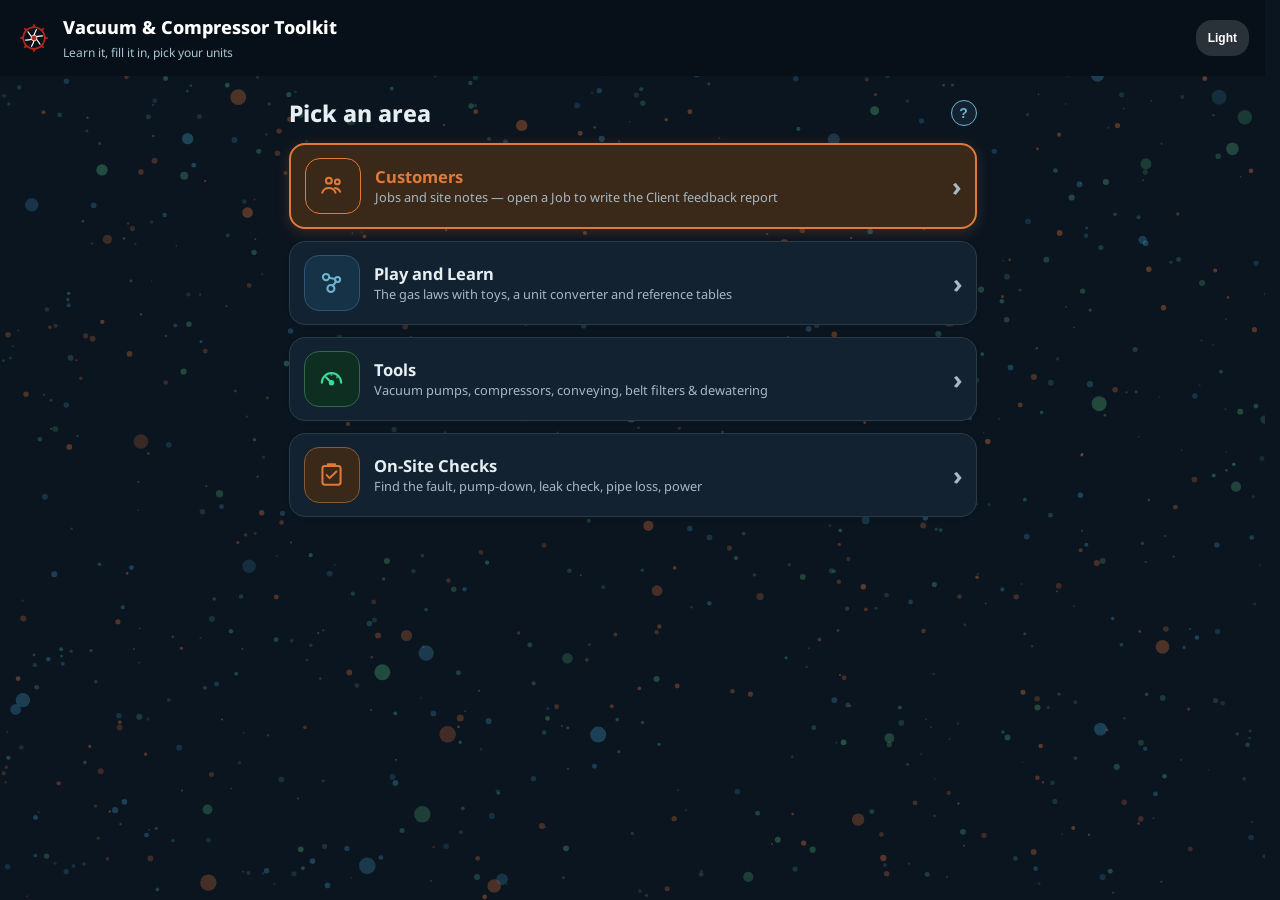
==== commit cebaff48: "Toolkit: method list titles, first photo block labels, section picker, client PO, pump WO, preview b" ====
--- a/index.html
+++ b/index.html
@@ -443,7 +443,8 @@
 .cj-fb-letter .fb-val{color:#333;word-break:break-word;font-size:13px;font-weight:400;}
 .cj-fb-letter .fb-meta-rule{border:none;border-top:1px solid #B8C0C6;margin:8px 0 10px;height:0;}
 .cj-fb-letter .fb-refs{margin:0 0 14px;font-size:13px;}
-.cj-fb-letter .fb-body{white-space:pre-wrap;color:#333;margin:0 0 10px;font-size:9.5px;line-height:1.35;}
+.cj-fb-letter .fb-body{white-space:pre-wrap !important;color:#333;margin:0 0 10px;font-size:9.5px;line-height:1.35;}
+.cj-fb-letter .fb-sec-letter{overflow-wrap:anywhere;}
 .cj-fb-letter .fb-sec-letter{font-size:17px;font-weight:800;letter-spacing:.04em;text-transform:uppercase;color:#E85D04;margin:16px 0 6px;padding-bottom:3px;border-bottom:2px solid #E85D04;}
 .cj-fb-letter .fb-pump-tag{font-size:12px;font-weight:800;color:#333;margin:14px 0 4px;}
 .cj-fb-letter .fb-pump-sub{font-size:10.5px;font-weight:800;color:#E85D04;text-transform:uppercase;letter-spacing:.02em;margin:8px 0 2px;}
@@ -478,6 +479,19 @@
 .cj-fb-sec .cj-fb-sec-body{margin-top:10px;}
 .cj-fb-sec .cj-fb-sec-body[hidden]{display:none !important;}
 .cj-fb-secs-hint{font-size:12.5px;color:var(--soft);margin:4px 0 10px;}
+.cj-sec-picker{margin:8px 0 12px;border:1px solid var(--line);border-radius:10px;background:var(--elev);padding:0 0 2px;}
+.cj-sec-picker>summary{list-style:none;cursor:pointer;padding:12px 12px;font-weight:700;font-size:14px;min-height:44px;display:flex;align-items:center;gap:8px;-webkit-tap-highlight-color:transparent;}
+.cj-sec-picker>summary::-webkit-details-marker{display:none;}
+.cj-sec-picker>summary::before{content:"▸";display:inline-block;width:1em;color:var(--soft);transition:transform .15s ease;}
+.cj-sec-picker[open]>summary::before{transform:rotate(90deg);}
+.cj-sec-picker-body{padding:0 12px 12px;}
+.cj-sec-picker-grid{display:flex;flex-direction:column;gap:2px;}
+.cj-sec-picker-grid .chk{font-weight:500;}
+.cj-sec-picker-custom{margin-top:10px;padding-top:8px;border-top:1px solid var(--line);}
+.cj-sec-picker-custom .cj-custom-row{display:flex;align-items:center;gap:8px;margin:6px 0;}
+.cj-sec-picker-custom .cj-custom-row .ctrl{flex:1;min-width:0;}
+.cj-fb-sec.is-offjob{display:none !important;}
+
 .cj-relwrap{margin-top:10px;}
 .cj-ba-row{display:flex;align-items:center;gap:10px;margin:8px 0 6px;flex-wrap:wrap;}
 .cj-photo-row{display:flex;align-items:center;gap:16px;margin:8px 0 6px;flex-wrap:wrap;}
@@ -1465,10 +1479,11 @@
 <p style="font-size:13px;color:var(--soft);margin:0 0 10px">Client feedback report — edit here. Preview updates as you type.</p>
 <p style="font-size:12.5px;color:var(--soft);margin:0 0 10px">Green light = live on Preview / PDF. Tag photos below with a Letter section so they land in the right place. Auto-saves on this device.</p>
 <h4 style="margin:14px 0 4px;font-size:14px;font-weight:800;color:var(--teal)">Sections in this report</h4>
-<p class="cj-fb-secs-hint">Green light = live on Preview + PDF. Arrow folds the section on this phone.</p>
+<p class="cj-fb-secs-hint">Green light = live on Preview + PDF. Arrow folds the section on this phone. Use the section picker after Method to add Scope, Findings, and the rest.</p>
 <div id="cj_fb_sections">
 <div class="cj-fb-sec vt-collapsible" data-tick="exec" id="cj_sec_fb_exec" data-vt-collapse="fb_exec" data-vt-live="exec"><div class="vt-collapse-bar"><button type="button" class="vt-collapse-arrow" aria-label="Expand or collapse Executive summary" onclick="vtCollapseToggle('cj_sec_fb_exec')">▾</button><span class="vt-collapse-title">Executive summary</span><span class="vt-collapse-hint" id="cj_hint_fb_exec" aria-hidden="true"></span><button type="button" class="vt-live-btn" id="cj_fb_live_exec" aria-label="Live on Preview" onclick="vtFbLiveToggle('exec',event)"><span class="vt-live-lab">on Preview</span><span class="vt-live-dot" aria-hidden="true"></span></button></div><input type="checkbox" class="vt-tick-hidden" id="cj_fb_tick_exec" onchange="custFbTickChanged(this)" tabindex="-1" aria-hidden="true"><div class="cj-fb-sec-body vt-collapse-body" id="cj_fb_body_exec"><div class="fld" style="padding-top:0"><div class="ctrl"><textarea id="cj_fb_greeting" rows="4" placeholder="Executive summary / greeting"></textarea></div></div></div></div>
 <div class="cj-fb-sec vt-collapsible" data-tick="method" id="cj_sec_fb_method" data-vt-collapse="fb_method" data-vt-live="method"><div class="vt-collapse-bar"><button type="button" class="vt-collapse-arrow" aria-label="Expand or collapse Method" onclick="vtCollapseToggle('cj_sec_fb_method')">▾</button><span class="vt-collapse-title">Method</span><span class="vt-collapse-hint" id="cj_hint_fb_method" aria-hidden="true"></span><button type="button" class="vt-live-btn" id="cj_fb_live_method" aria-label="Live on Preview" onclick="vtFbLiveToggle('method',event)"><span class="vt-live-lab">on Preview</span><span class="vt-live-dot" aria-hidden="true"></span></button></div><input type="checkbox" class="vt-tick-hidden" id="cj_fb_tick_method" onchange="custFbTickChanged(this)" tabindex="-1" aria-hidden="true"><div class="cj-fb-sec-body vt-collapse-body" id="cj_fb_body_method"><div class="fld" style="padding-top:0"><div class="fh"><label>Service type(s)</label></div><div class="ctrl" id="cj_fb_method_types" style="display:flex;flex-direction:column;gap:2px"><label class="chk" style="font-weight:500"><input type="checkbox" class="cj-fb-method-cb" value="flush" onchange="custFbMethodChanged()"> Chemical flush</label><label class="chk" style="font-weight:500"><input type="checkbox" class="cj-fb-method-cb" value="perf" onchange="custFbMethodChanged()"> Performance / efficiency testing</label><label class="chk" style="font-weight:500"><input type="checkbox" class="cj-fb-method-cb" value="internal" onchange="custFbMethodChanged()"> Internal inspection (fiberscope)</label><label class="chk" style="font-weight:500"><input type="checkbox" class="cj-fb-method-cb" value="bearing" onchange="custFbMethodChanged()"> Bearing replacement</label><label class="chk" style="font-weight:500"><input type="checkbox" class="cj-fb-method-cb" value="gland" onchange="custFbMethodChanged()"> Gland packing replacement</label><label class="chk" style="font-weight:500"><input type="checkbox" class="cj-fb-method-cb" value="valve" onchange="custFbMethodChanged()"> Valve &amp; intercepting plate replacement</label><label class="chk" style="font-weight:500"><input type="checkbox" class="cj-fb-method-cb" value="belt" onchange="custFbMethodChanged()"> Drive pulley / V-belt replacement</label><label class="chk" style="font-weight:500"><input type="checkbox" class="cj-fb-method-cb" value="rotable" onchange="custFbMethodChanged()"> Rotable spare pump preservation</label><label class="chk" style="font-weight:500"><input type="checkbox" class="cj-fb-method-cb" value="diag" onchange="custFbMethodChanged()"> Site inspection / diagnostics</label></div><p class="sub" style="margin:4px 0 0;font-size:12.5px">Tick all that apply — fills Heading &amp; Details below from the Busch capability statement. Edit freely after; re-ticking rebuilds Heading &amp; Details from scratch.</p><button type="button" class="clrbtn" style="margin-top:6px" onclick="custFbMethodClearAll()">Clear all / write my own</button></div><div class="fld"><div class="fh"><label>Heading</label></div><div class="ctrl"><input type="text" id="cj_fb_intro_head"></div></div><div class="fld"><div class="fh"><label>Details</label></div><div class="ctrl"><textarea id="cj_fb_intro_body" rows="5"></textarea></div></div><div id="cj_phhost_method" class="cj-phhost" data-phkey="method"></div></div></div>
+<details class="cj-sec-picker" id="cj_fb_sec_picker"><summary>Add sections to this report</summary><div class="cj-sec-picker-body"><p class="sub" style="margin:0 0 8px;font-size:12.5px">Tick a section to put it on this job (editor + Preview light appear below). Untick to hide it from the job and the letter — existing text and photos stay saved.</p><div class="cj-sec-picker-grid" id="cj_fb_sec_picker_grid"></div><div class="cj-sec-picker-custom" id="cj_fb_sec_picker_custom"></div></div></details>
 <div class="cj-fb-sec vt-collapsible" data-tick="scope" id="cj_sec_fb_scope" data-vt-collapse="fb_scope" data-vt-live="scope"><div class="vt-collapse-bar"><button type="button" class="vt-collapse-arrow" aria-label="Expand or collapse Scope" onclick="vtCollapseToggle('cj_sec_fb_scope')">▾</button><span class="vt-collapse-title">Scope</span><span class="vt-collapse-hint" id="cj_hint_fb_scope" aria-hidden="true"></span><button type="button" class="vt-live-btn" id="cj_fb_live_scope" aria-label="Live on Preview" onclick="vtFbLiveToggle('scope',event)"><span class="vt-live-lab">on Preview</span><span class="vt-live-dot" aria-hidden="true"></span></button></div><input type="checkbox" class="vt-tick-hidden" id="cj_fb_tick_scope" onchange="custFbTickChanged(this)" tabindex="-1" aria-hidden="true"><div class="cj-fb-sec-body vt-collapse-body" id="cj_fb_body_scope"><div class="fld" style="padding-top:0"><div class="ctrl"><textarea id="cj_fb_scope" rows="3" placeholder="What was requested / scope"></textarea></div></div><div id="cj_phhost_scope" class="cj-phhost" data-phkey="scope"></div></div></div>
 <div class="cj-fb-sec vt-collapsible" data-tick="equipment" id="cj_sec_fb_equipment" data-vt-collapse="fb_equipment" data-vt-live="equipment"><div class="vt-collapse-bar"><button type="button" class="vt-collapse-arrow" aria-label="Expand or collapse Equipment" onclick="vtCollapseToggle('cj_sec_fb_equipment')">▾</button><span class="vt-collapse-title">Equipment</span><span class="vt-collapse-hint" id="cj_hint_fb_equipment" aria-hidden="true"></span><button type="button" class="vt-live-btn" id="cj_fb_live_equipment" aria-label="Live on Preview" onclick="vtFbLiveToggle('equipment',event)"><span class="vt-live-lab">on Preview</span><span class="vt-live-dot" aria-hidden="true"></span></button></div><input type="checkbox" class="vt-tick-hidden" id="cj_fb_tick_equipment" onchange="custFbTickChanged(this)" tabindex="-1" aria-hidden="true"><div class="cj-fb-sec-body vt-collapse-body" id="cj_fb_body_equipment"><div class="fld" style="padding-top:0"><div class="ctrl"><textarea id="cj_fb_equipment" rows="3" placeholder="Pump tag, system, location"></textarea></div></div><div id="cj_phhost_equipment" class="cj-phhost" data-phkey="equipment"></div></div></div>
 <div class="cj-fb-sec vt-collapsible" data-tick="findings" id="cj_sec_fb_findings" data-vt-collapse="fb_findings" data-vt-live="findings"><div class="vt-collapse-bar"><button type="button" class="vt-collapse-arrow" aria-label="Expand or collapse Findings" onclick="vtCollapseToggle('cj_sec_fb_findings')">▾</button><span class="vt-collapse-title">Findings</span><span class="vt-collapse-hint" id="cj_hint_fb_findings" aria-hidden="true"></span><button type="button" class="vt-live-btn" id="cj_fb_live_findings" aria-label="Live on Preview" onclick="vtFbLiveToggle('findings',event)"><span class="vt-live-lab">on Preview</span><span class="vt-live-dot" aria-hidden="true"></span></button></div><input type="checkbox" class="vt-tick-hidden" id="cj_fb_tick_findings" onchange="custFbTickChanged(this)" tabindex="-1" aria-hidden="true"><div class="cj-fb-sec-body vt-collapse-body" id="cj_fb_body_findings"><div class="fld" style="padding-top:0"><div class="ctrl"><textarea id="cj_fb_findings" rows="3" placeholder="As-found condition"></textarea></div></div><div id="cj_phhost_findings" class="cj-phhost" data-phkey="findings"></div></div></div>
@@ -1482,6 +1497,7 @@
 <div class="cj-fb-sec vt-collapsible" data-tick="outstanding" id="cj_sec_fb_outstanding" data-vt-collapse="fb_outstanding" data-vt-live="outstanding"><div class="vt-collapse-bar"><button type="button" class="vt-collapse-arrow" aria-label="Expand or collapse Outstanding" onclick="vtCollapseToggle('cj_sec_fb_outstanding')">▾</button><span class="vt-collapse-title">Outstanding</span><span class="vt-collapse-hint" id="cj_hint_fb_outstanding" aria-hidden="true"></span><button type="button" class="vt-live-btn" id="cj_fb_live_outstanding" aria-label="Live on Preview" onclick="vtFbLiveToggle('outstanding',event)"><span class="vt-live-lab">on Preview</span><span class="vt-live-dot" aria-hidden="true"></span></button></div><input type="checkbox" class="vt-tick-hidden" id="cj_fb_tick_outstanding" onchange="custFbTickChanged(this)" tabindex="-1" aria-hidden="true"><div class="cj-fb-sec-body vt-collapse-body" id="cj_fb_body_outstanding" hidden><div class="fld" style="padding-top:0"><div class="ctrl"><textarea id="cj_fb_outstanding" rows="2" placeholder="Open items"></textarea></div></div><div id="cj_phhost_outstanding" class="cj-phhost" data-phkey="outstanding"></div></div></div>
 <div class="cj-fb-sec vt-collapsible" data-tick="nextVisit" id="cj_sec_fb_nextVisit" data-vt-collapse="fb_nextVisit" data-vt-live="nextVisit"><div class="vt-collapse-bar"><button type="button" class="vt-collapse-arrow" aria-label="Expand or collapse Next visit" onclick="vtCollapseToggle('cj_sec_fb_nextVisit')">▾</button><span class="vt-collapse-title">Next visit</span><span class="vt-collapse-hint" id="cj_hint_fb_nextVisit" aria-hidden="true"></span><button type="button" class="vt-live-btn" id="cj_fb_live_nextVisit" aria-label="Live on Preview" onclick="vtFbLiveToggle('nextVisit',event)"><span class="vt-live-lab">on Preview</span><span class="vt-live-dot" aria-hidden="true"></span></button></div><input type="checkbox" class="vt-tick-hidden" id="cj_fb_tick_nextVisit" onchange="custFbTickChanged(this)" tabindex="-1" aria-hidden="true"><div class="cj-fb-sec-body vt-collapse-body" id="cj_fb_body_nextVisit" hidden><div class="fld" style="padding-top:0"><div class="ctrl"><textarea id="cj_fb_next_visit" rows="2" placeholder="Suggested next visit / follow-up"></textarea></div></div><div id="cj_phhost_nextVisit" class="cj-phhost" data-phkey="nextVisit"></div></div></div>
 <div class="cj-fb-sec vt-collapsible" data-tick="closing" id="cj_sec_fb_closing" data-vt-collapse="fb_closing" data-vt-live="closing"><div class="vt-collapse-bar"><button type="button" class="vt-collapse-arrow" aria-label="Expand or collapse Closing" onclick="vtCollapseToggle('cj_sec_fb_closing')">▾</button><span class="vt-collapse-title">Closing</span><span class="vt-collapse-hint" id="cj_hint_fb_closing" aria-hidden="true"></span><button type="button" class="vt-live-btn" id="cj_fb_live_closing" aria-label="Live on Preview" onclick="vtFbLiveToggle('closing',event)"><span class="vt-live-lab">on Preview</span><span class="vt-live-dot" aria-hidden="true"></span></button></div><input type="checkbox" class="vt-tick-hidden" id="cj_fb_tick_closing" onchange="custFbTickChanged(this)" tabindex="-1" aria-hidden="true"><div class="cj-fb-sec-body vt-collapse-body" id="cj_fb_body_closing"><div class="fld" style="padding-top:0"><div class="ctrl"><textarea id="cj_fb_closing" rows="3"></textarea></div></div></div></div>
+<div id="cj_fb_custom_host"></div>
 <div class="cj-fb-sec cj-fb-sec-signoff vt-collapsible" id="cj_sec_fb_signoff" data-vt-collapse="fb_signoff"><div class="vt-collapse-bar"><button type="button" class="vt-collapse-arrow" aria-label="Expand or collapse Sign-off" onclick="vtCollapseToggle('cj_sec_fb_signoff')">▾</button><span class="vt-collapse-title">Sign-off <span style="font-weight:500;color:var(--soft);text-transform:none;letter-spacing:0">(always last)</span></span><span class="vt-collapse-hint" id="cj_hint_fb_signoff" aria-hidden="true"></span></div><div class="cj-fb-sec-body vt-collapse-body">
 <div class="fld"><label class="chk"><input type="checkbox" id="cj_fb_sign_chris" checked onchange="custSaveJob('auto')"> Include Chris de Wet sign-off</label></div>
 <div class="fld" style="margin-top:4px"><label class="chk"><input type="checkbox" id="cj_fb_sign_andre" checked onchange="custSaveJob('auto')"> Include André de Wet sign-off</label></div>
@@ -3687,9 +3703,13 @@
  return !!(b&&b.ba);
 }
 function lriSecEnsureBlocks(key){
- if(!LRI_SEC_BLOCKS[key])LRI_SEC_BLOCKS[key]={ba:false,blocks:[]};
+ if(!LRI_SEC_BLOCKS[key])LRI_SEC_BLOCKS[key]={ba:false,label:"",blocks:[]};
+ if(LRI_SEC_BLOCKS[key].label===undefined)LRI_SEC_BLOCKS[key].label="";
  if(!Array.isArray(LRI_SEC_BLOCKS[key].blocks))LRI_SEC_BLOCKS[key].blocks=[];
  return LRI_SEC_BLOCKS[key];
+}
+function lriSecMainLabelChanged(key,val){
+ var st=lriSecEnsureBlocks(key);st.label=val;lriSave(true);
 }
 function lriNewRelBlock(){
  return {id:"b"+Date.now().toString(36)+Math.floor(Math.random()*1e4).toString(36),label:"",notes:"",ba:false,photos:[]};
@@ -3705,6 +3725,7 @@
  var arr=LRI_SEC_PHOTOS[key]||[];
  var baOn=!!st.ba;
  var h='<div class="fld" style="margin-top:8px"><div class="fh"><label>Photos for this check</label></div>';
+ h+='<div class="cj-rel-head" style="margin:0 0 6px"><div class="ctrl"><input type="text" placeholder="Block label — e.g. Packing, Lantern rings" value="'+pEsc(st.label||'')+'" oninput="lriSecMainLabelChanged(\''+key+'\',this.value)"></div></div>';
  h+='<div class="cj-ba-row"><label class="chk"><input type="checkbox" '+(baOn?'checked':'')+' onchange="lriSecToggleBa(\''+key+'\',this.checked)"> Before &amp; after</label></div>';
  if(!baOn){
   h+='<div id="lri_secphlist_'+key+'" class="lri-secph-list">';
@@ -3845,13 +3866,14 @@
  for(var key in LRI_SEC_PHOTOS)if(LRI_SEC_PHOTOS.hasOwnProperty(key)&&key.indexOf(prefix)===0)delete LRI_SEC_PHOTOS[key];
  for(var key2 in LRI_SEC_BLOCKS)if(LRI_SEC_BLOCKS.hasOwnProperty(key2)&&key2.indexOf(prefix)===0)delete LRI_SEC_BLOCKS[key2];
 }
-window.lriSecHandleFiles=lriSecHandleFiles;window.lriSecPhotoCaption=lriSecPhotoCaption;window.lriSecRemovePhoto=lriSecRemovePhoto;window.lriSecToggleBa=lriSecToggleBa;window.lriAddRelBlock=lriAddRelBlock;window.lriRemoveRelBlock=lriRemoveRelBlock;window.lriRelBlockField=lriRelBlockField;window.lriRelBlockBa=lriRelBlockBa;
+window.lriSecHandleFiles=lriSecHandleFiles;window.lriSecPhotoCaption=lriSecPhotoCaption;window.lriSecRemovePhoto=lriSecRemovePhoto;window.lriSecToggleBa=lriSecToggleBa;window.lriSecMainLabelChanged=lriSecMainLabelChanged;window.lriAddRelBlock=lriAddRelBlock;window.lriRemoveRelBlock=lriRemoveRelBlock;window.lriRelBlockField=lriRelBlockField;window.lriRelBlockBa=lriRelBlockBa;
 function lriRowHTML(n){
  var p="lri_r"+n+"_";
  function SB(id,opts,check){return lriSelBlock(id,opts,!!(check&&n>1));}
  return '<details class="card" id="lri_row'+n+'" open><summary>Pump '+n+' <span class="lri-sum-st open" data-lri-sum="'+n+'">Open</span></summary><div class="lripump-body">'+
  (n>1?'<button type="button" class="lri-sameprev" onclick="lriCopyPrevPump('+n+')">Same as previous pump<small>Copies filled checks from Pump '+(n-1)+'. Pump ID/tag is kept.</small></button>':'')+
  '<div class="fld"><div class="fh"><label>Pump ID / tag</label></div><div class="ctrl"><input type="text" id="'+p+'tag" placeholder="e.g. Hogging Vacuum Pump A"></div></div>'+
+ '<div class="fld"><div class="fh"><label>Work order (optional)</label></div><div class="ctrl"><input type="text" id="'+p+'wo" placeholder="Client work order for this pump"></div></div>'+
  '<div class="mgrid"><div class="mgf"><select class="mlab-select" id="'+p+'make_role" title="Choose what this name means before you type it"><option value="make">Manufacturer</option><option value="rebuilt">Repaired / rebuilt by</option></select><div class="ctrl"><input type="text" id="'+p+'make" placeholder="Name — leave blank if you\'d rather not name a competitor"></div></div><div class="mgf"><span class="mlab">Model</span><div class="ctrl"><input type="text" id="'+p+'model"></div></div></div>'+
  '<p style="font-size:12px;color:var(--soft);margin:2px 0 6px">Switch the dropdown above to &ldquo;Repaired / rebuilt by&rdquo;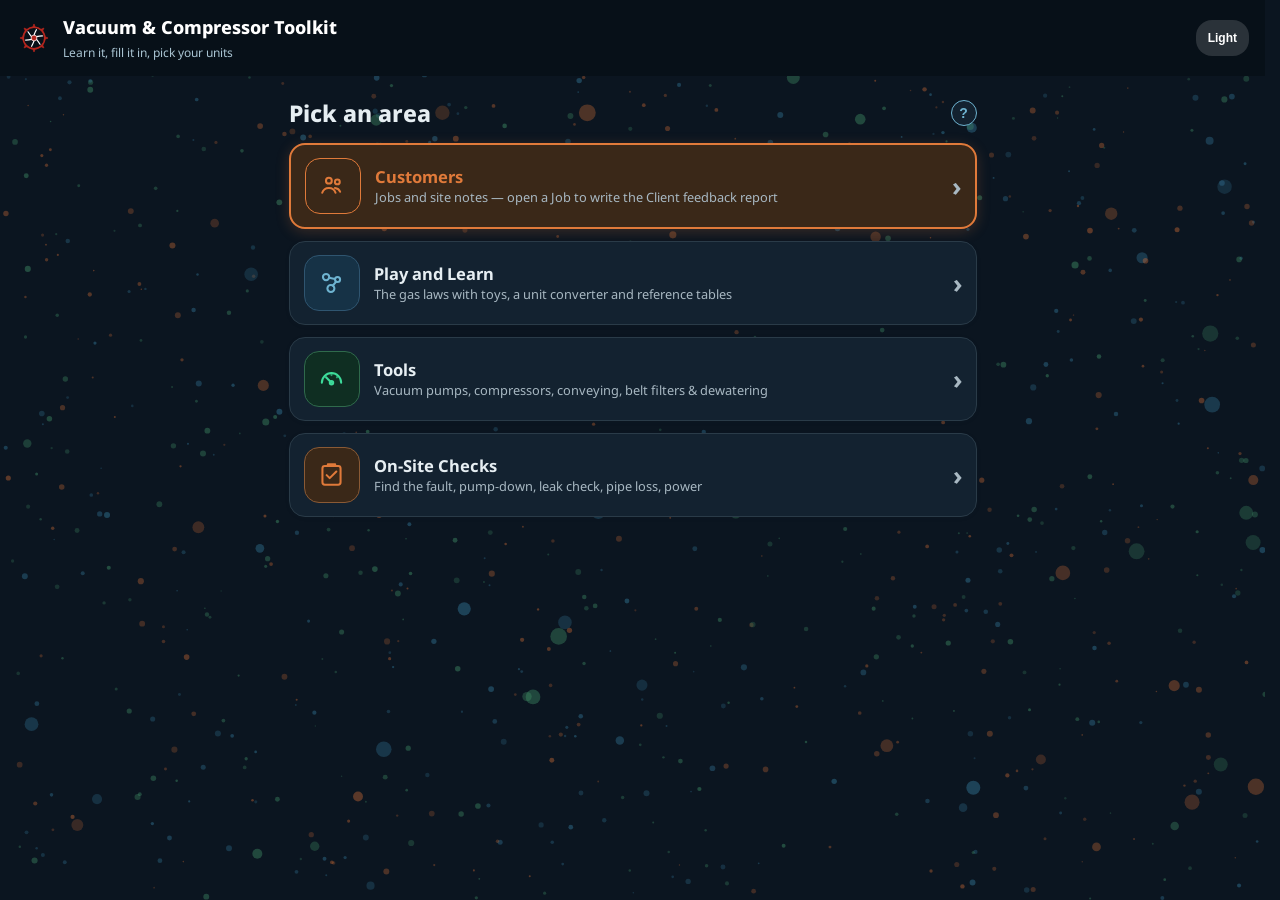
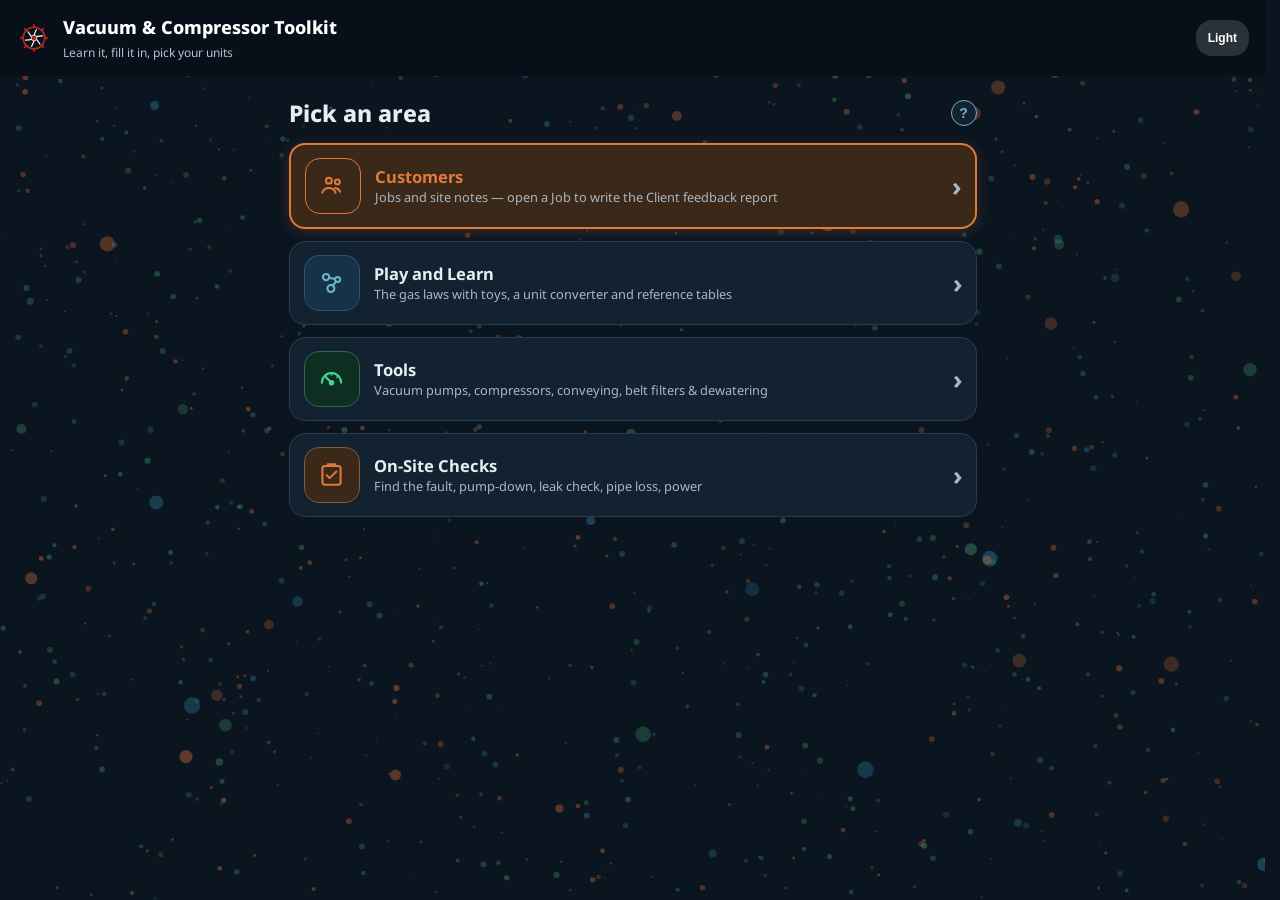
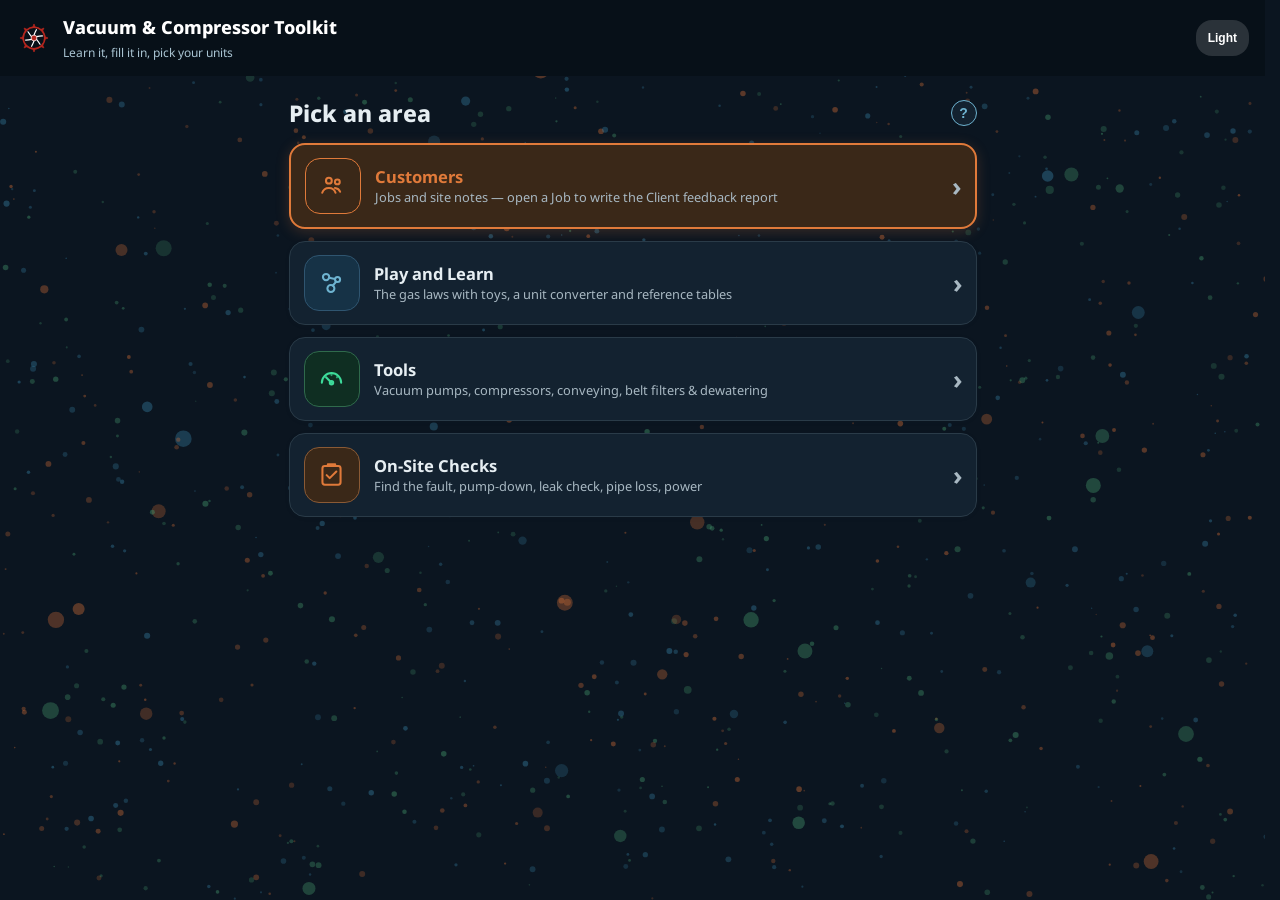
